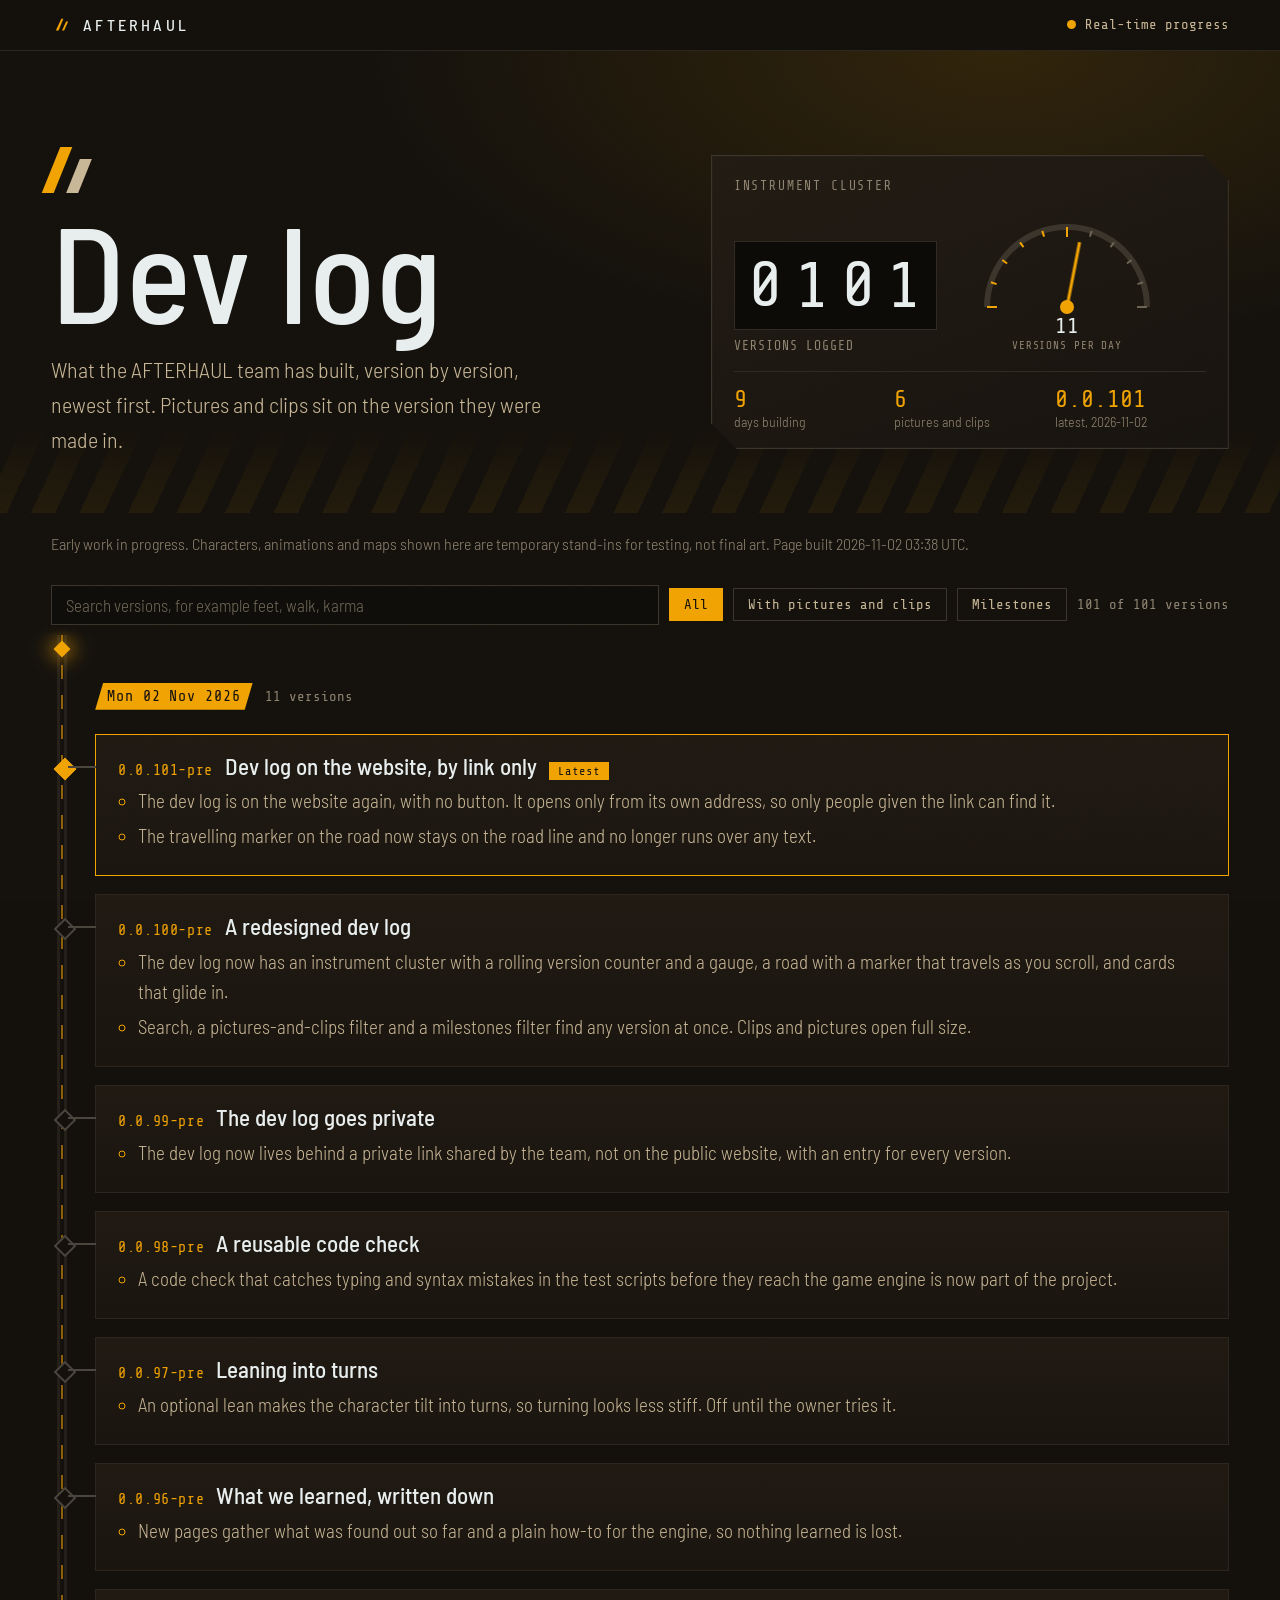
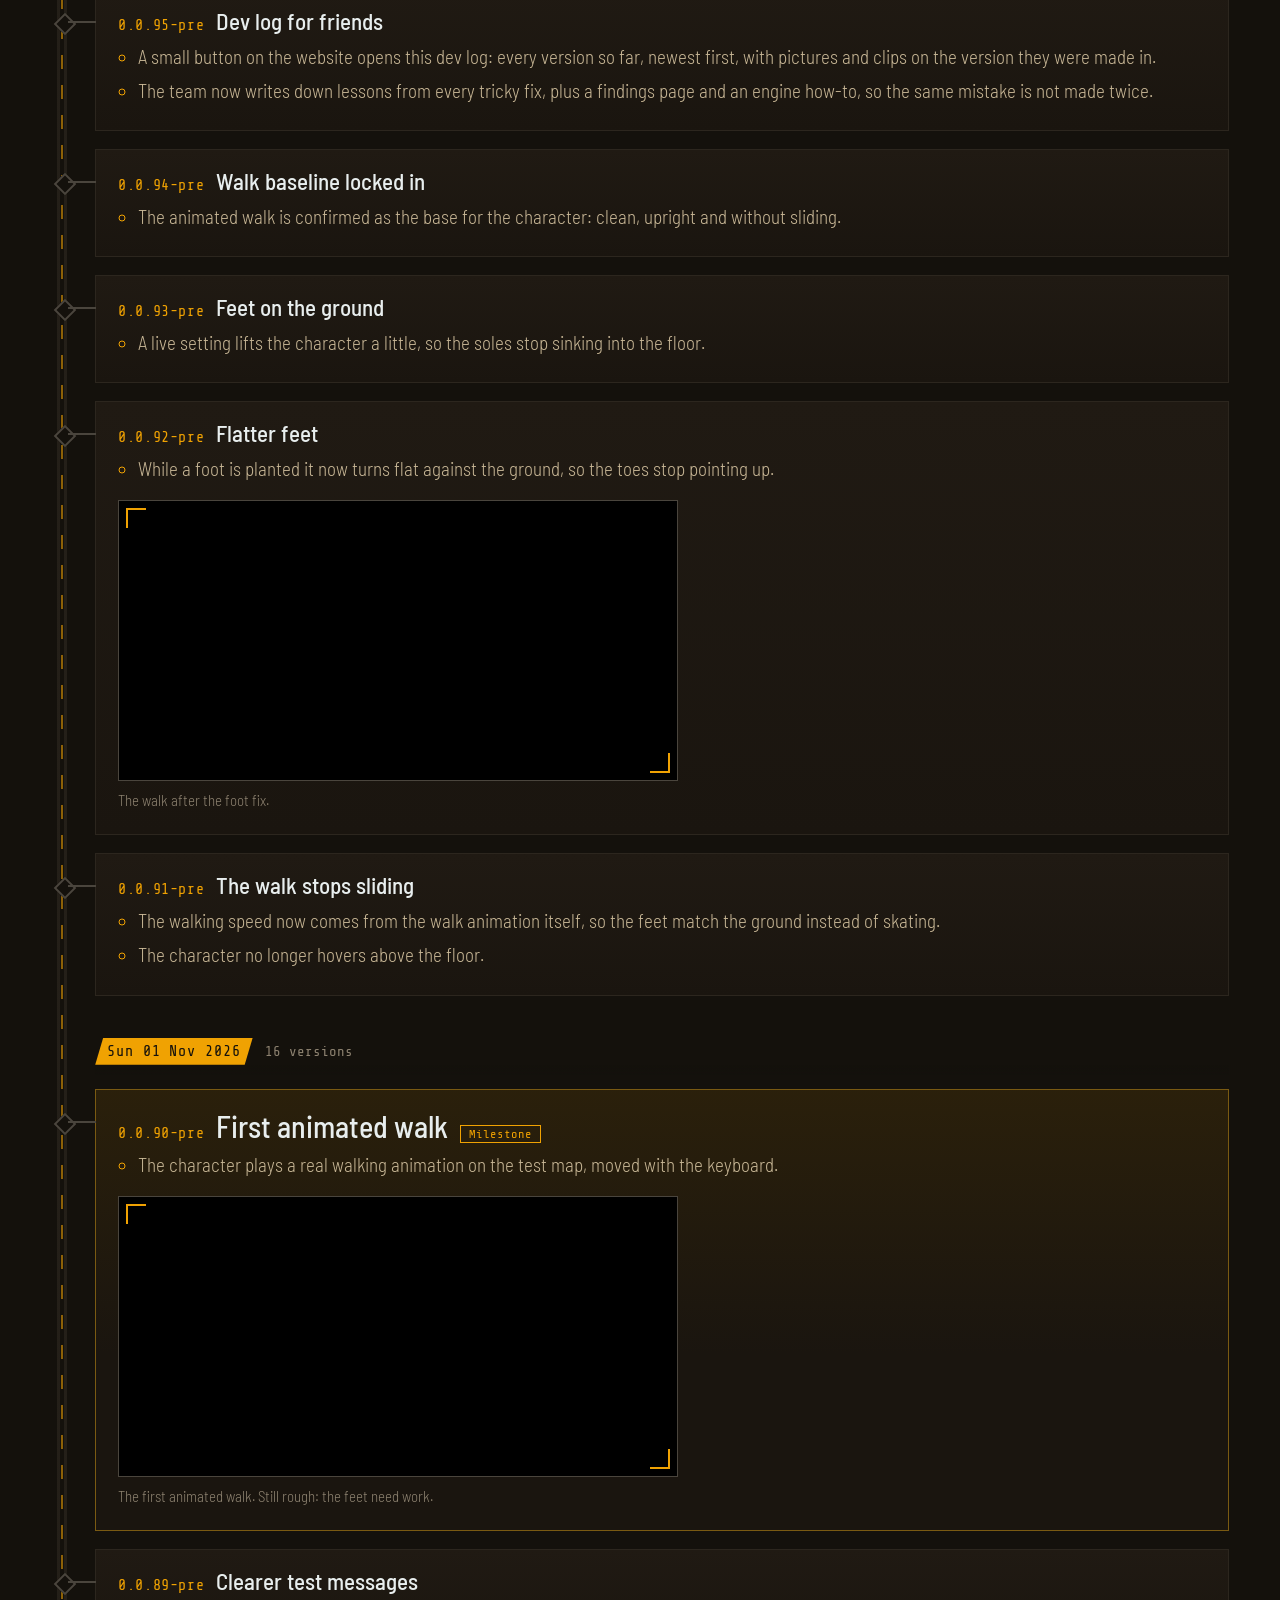
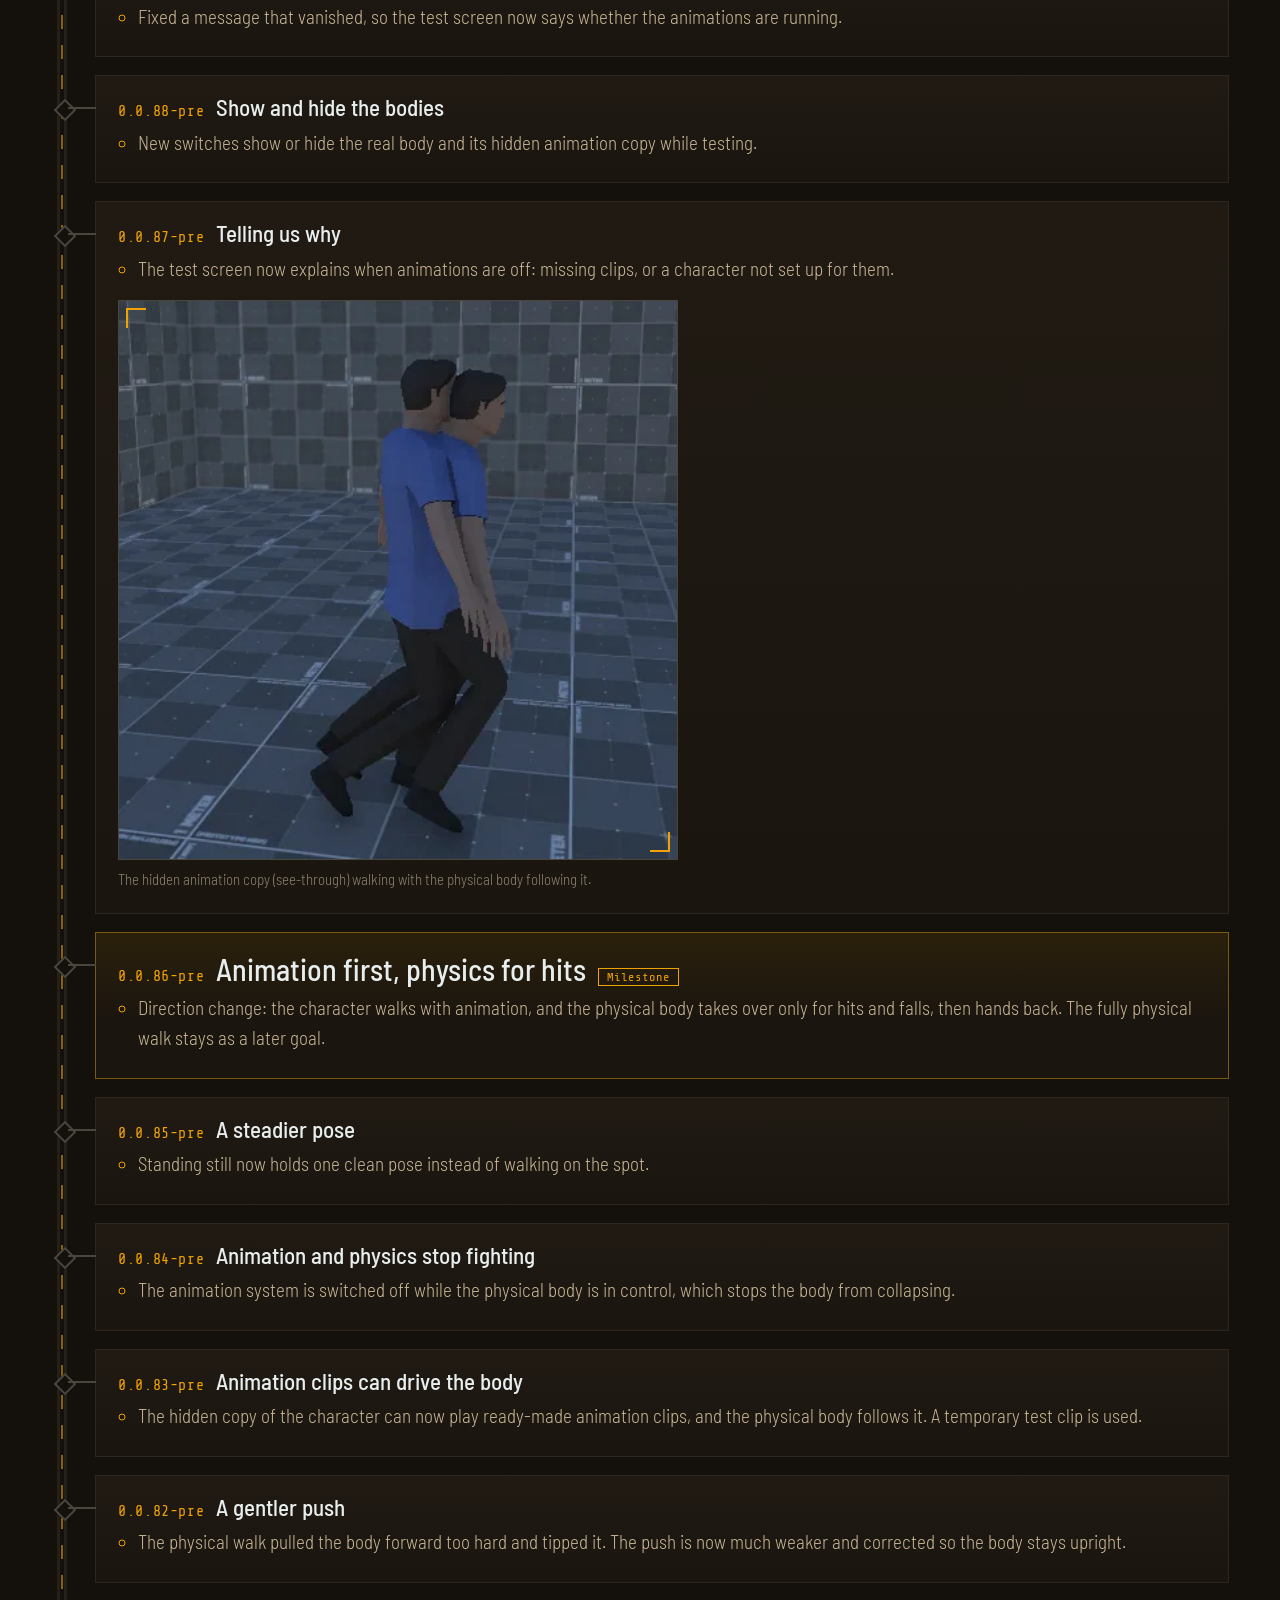
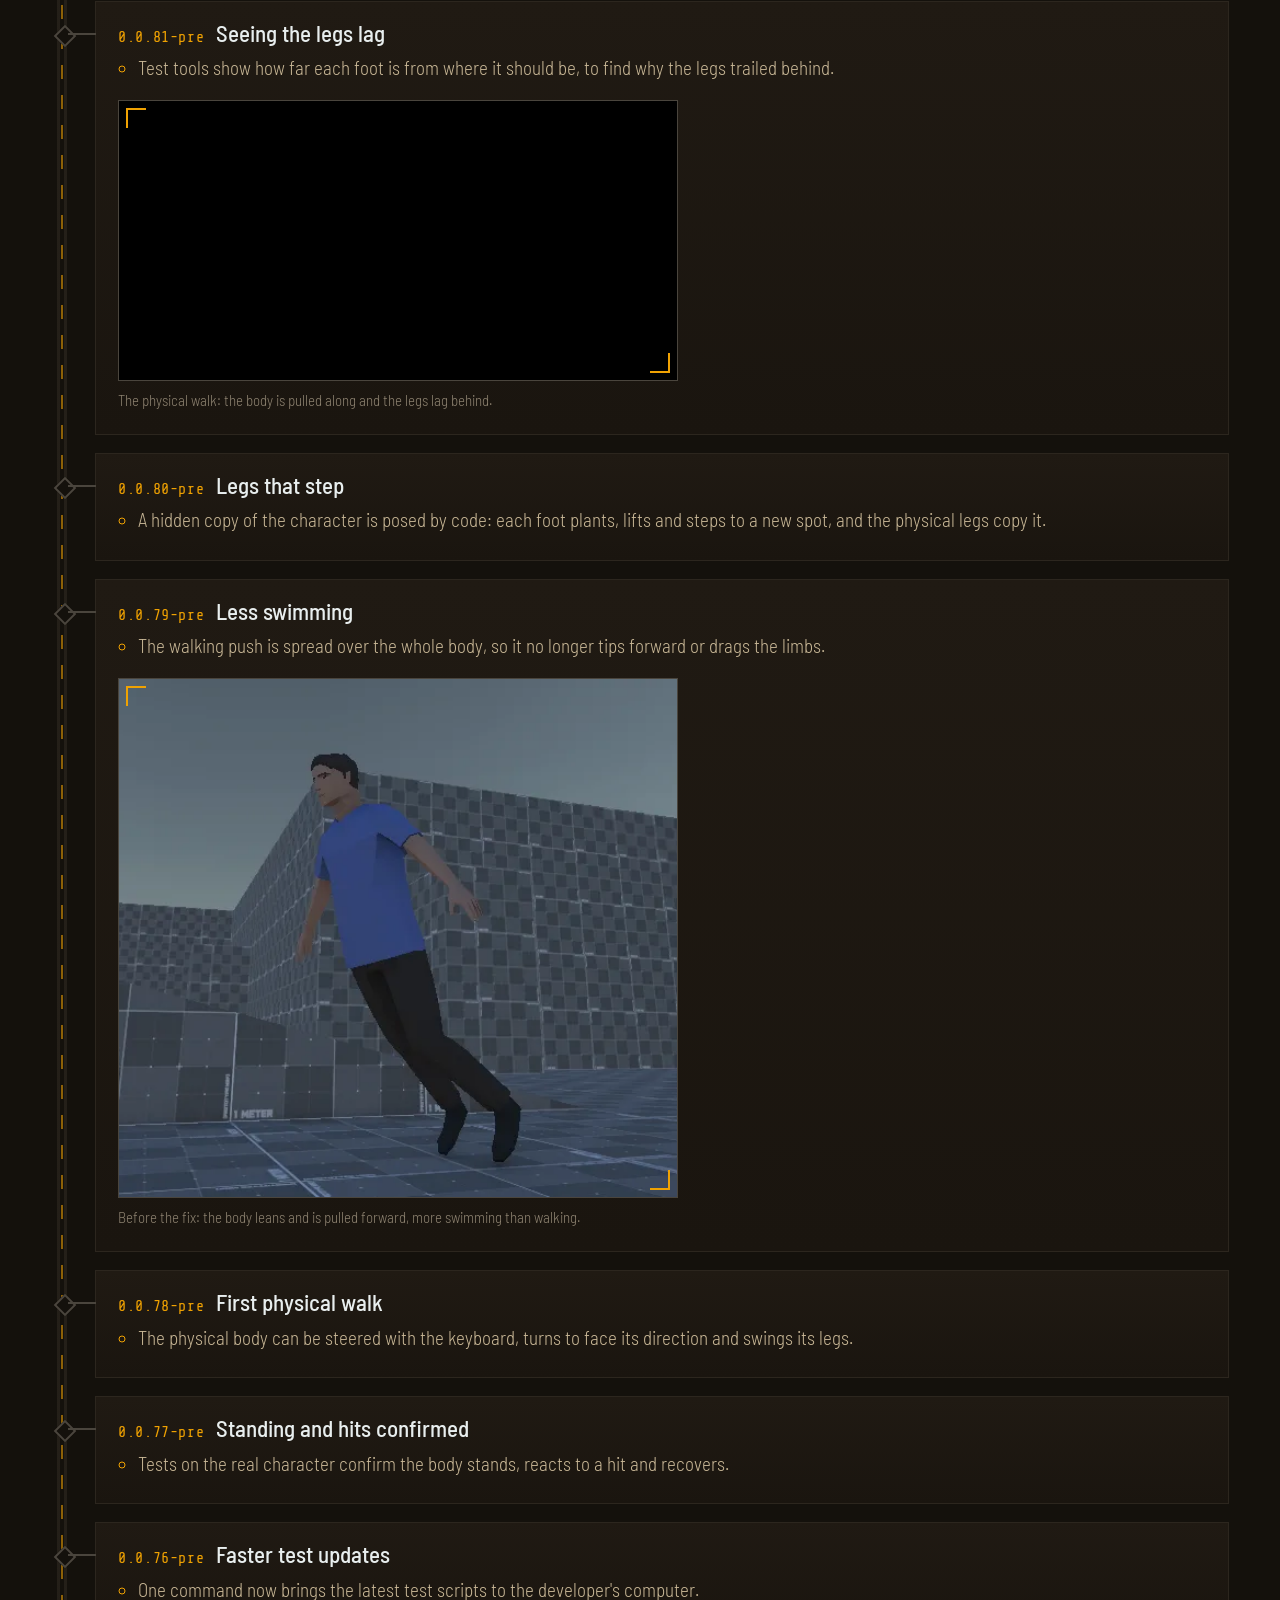
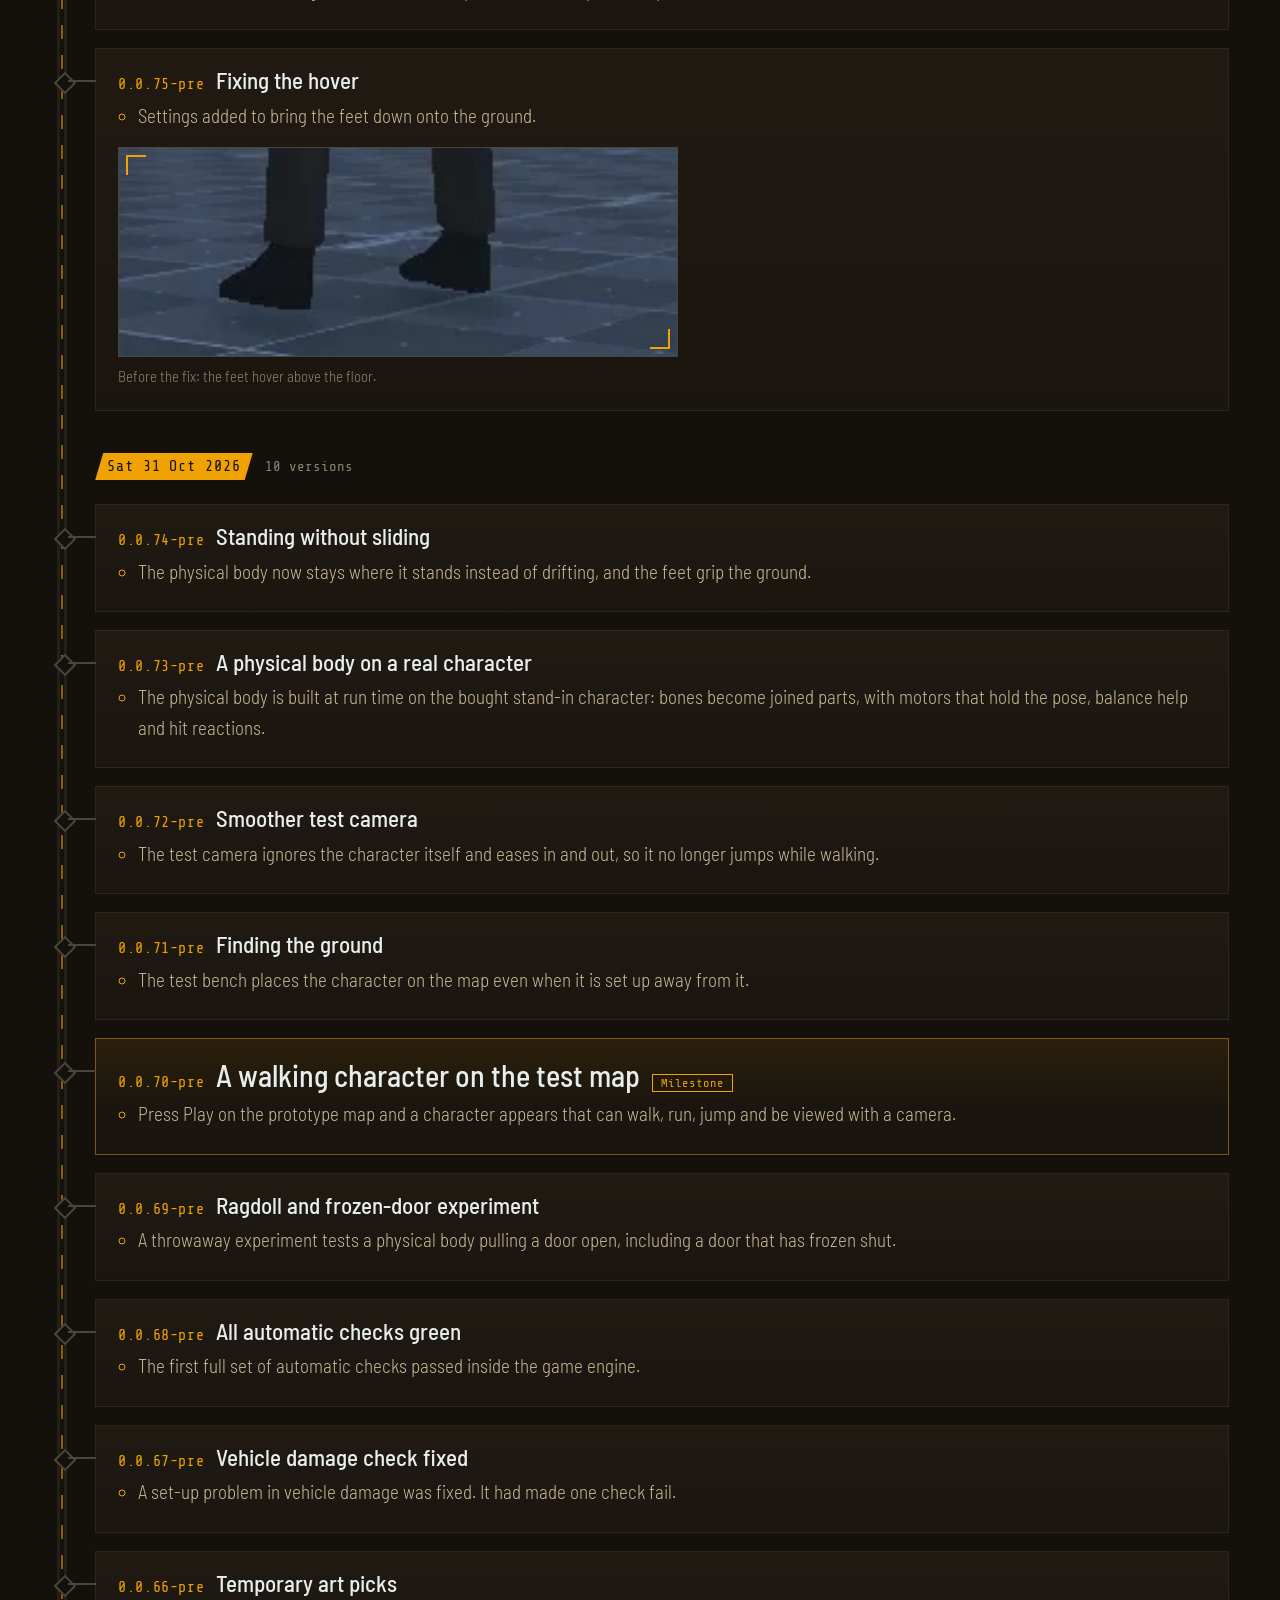
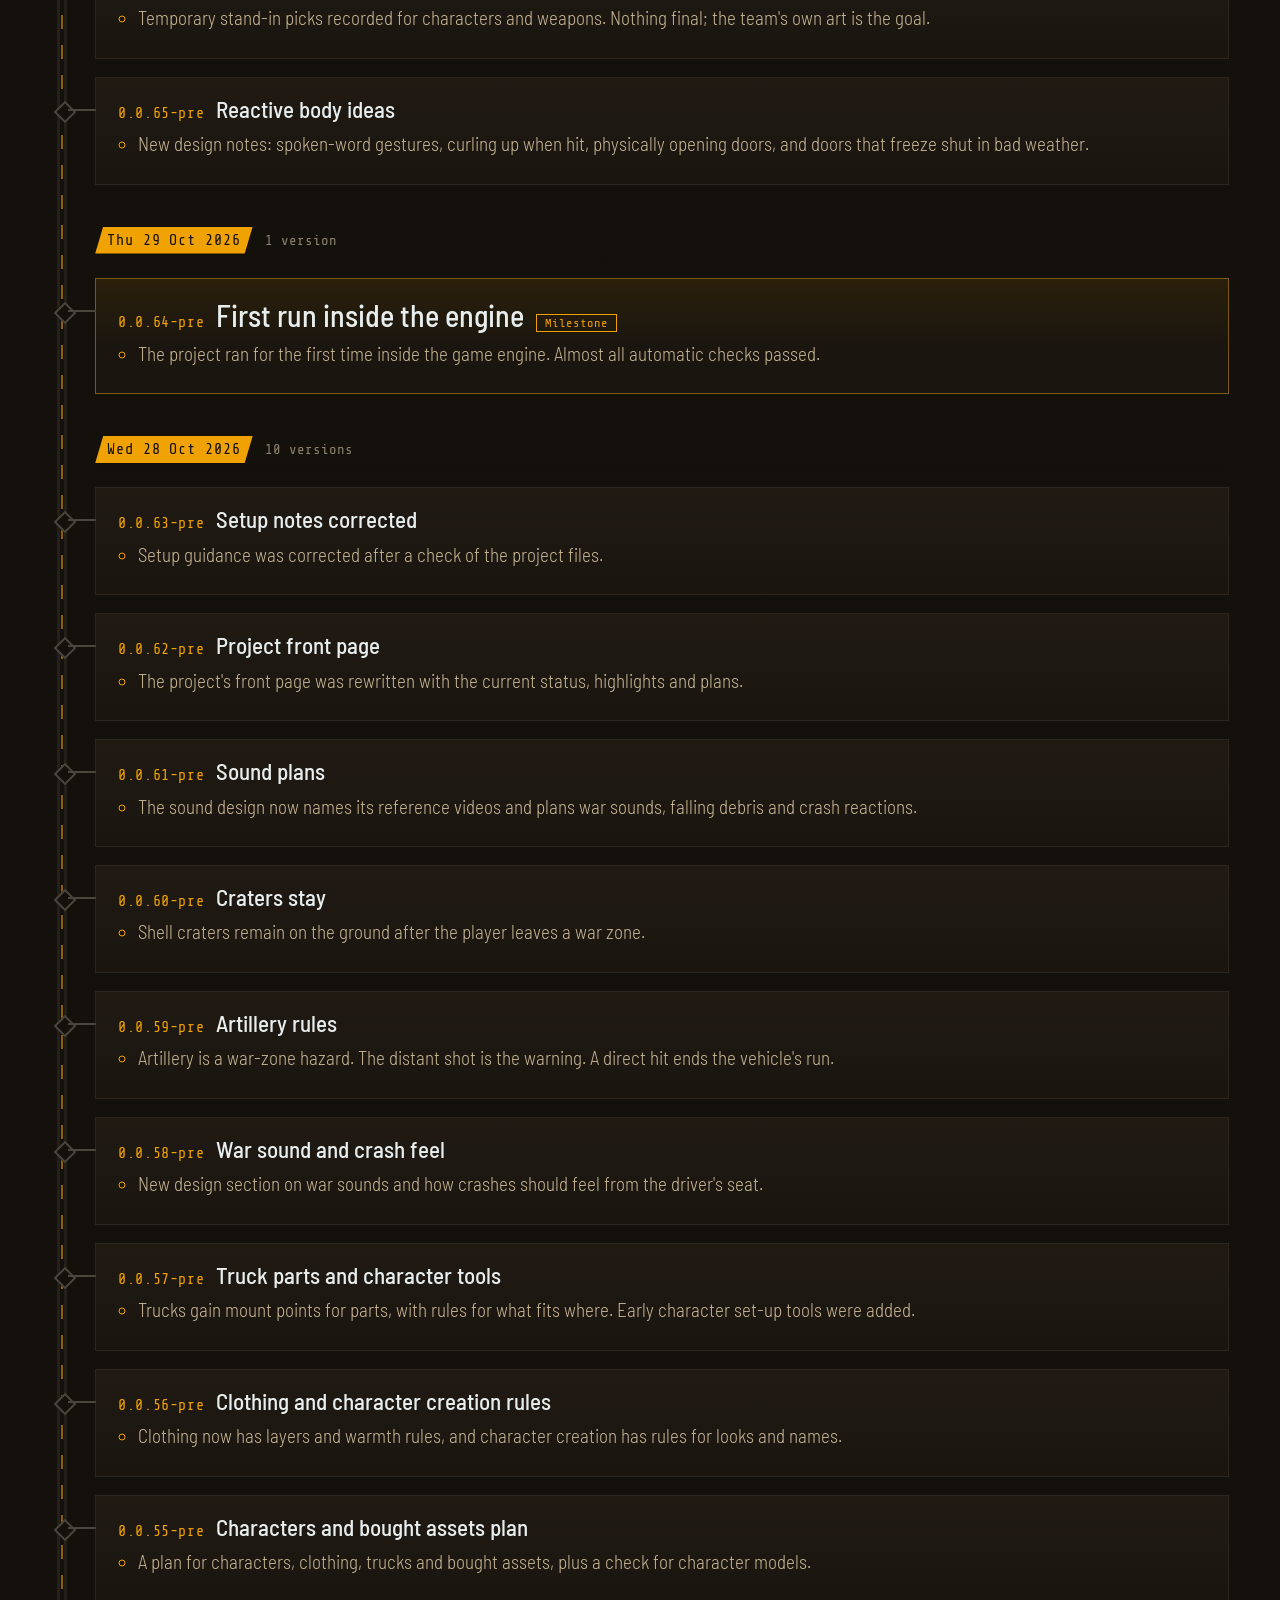
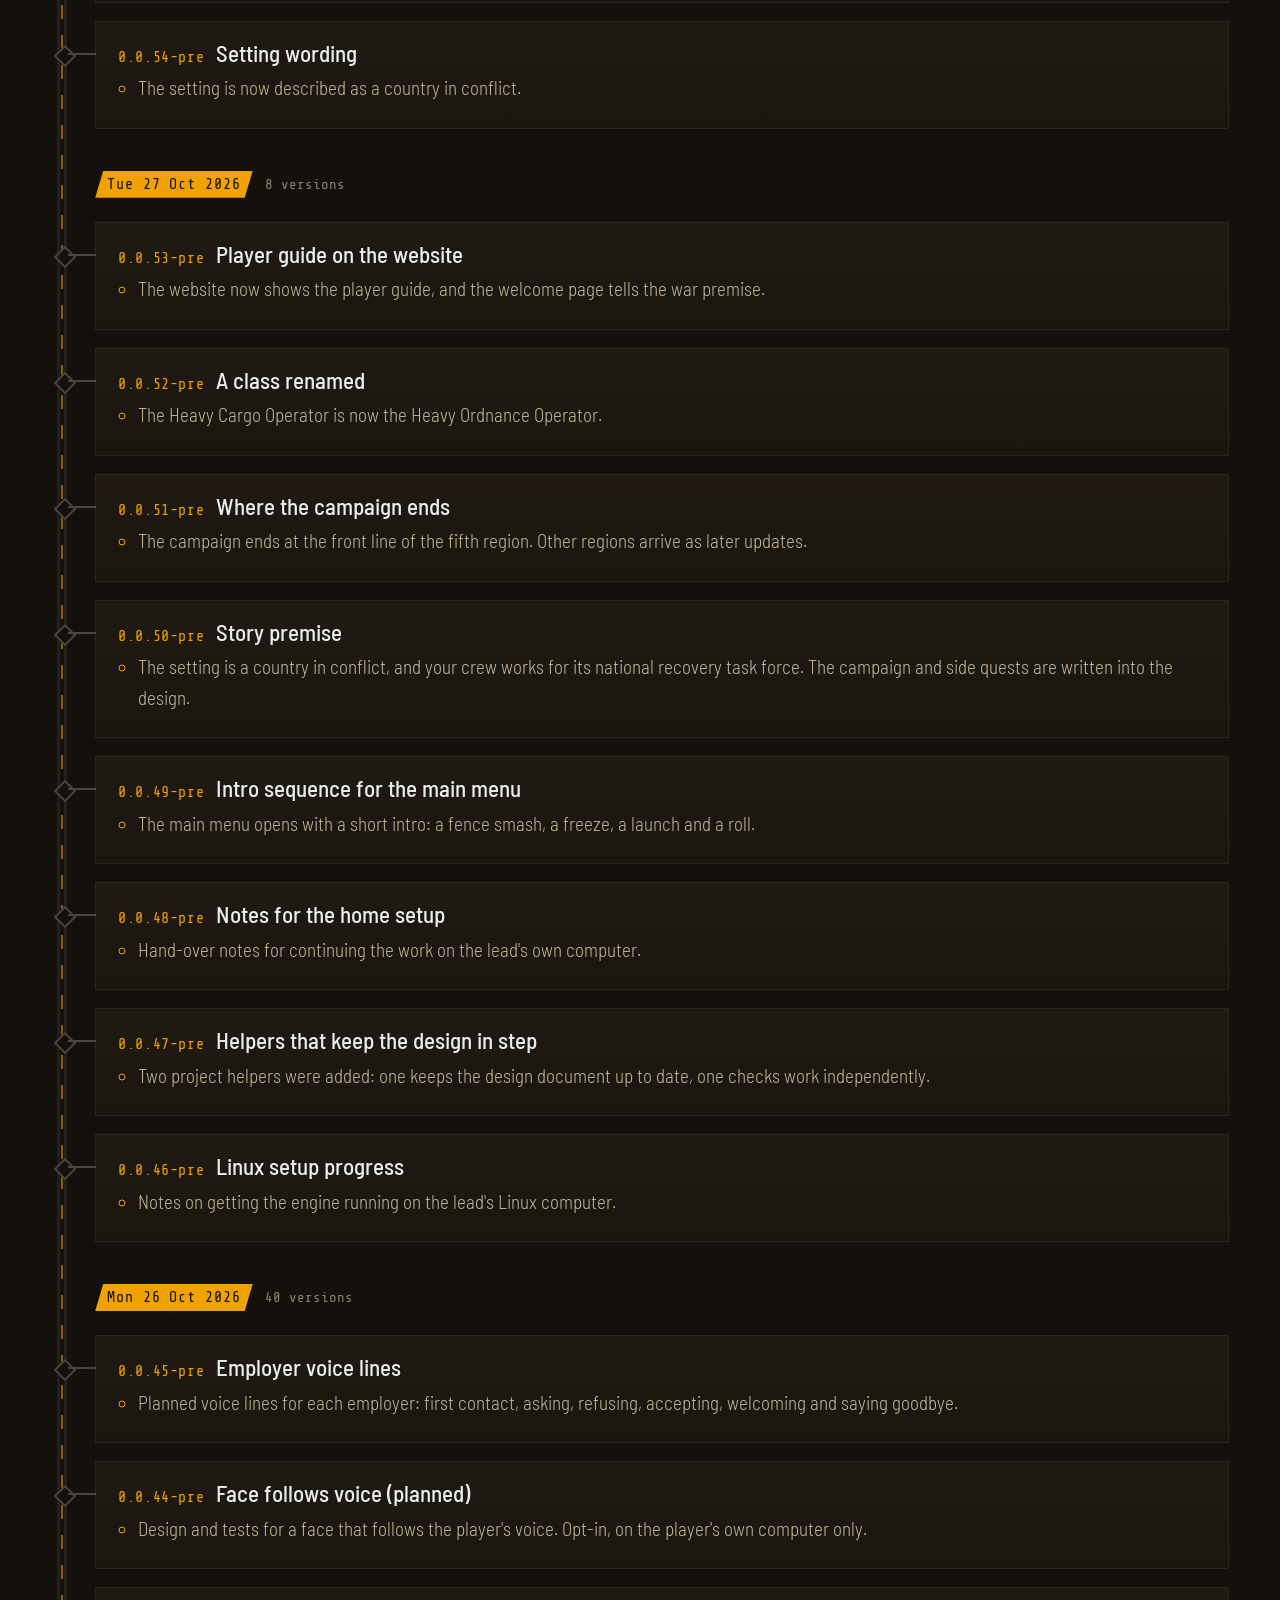
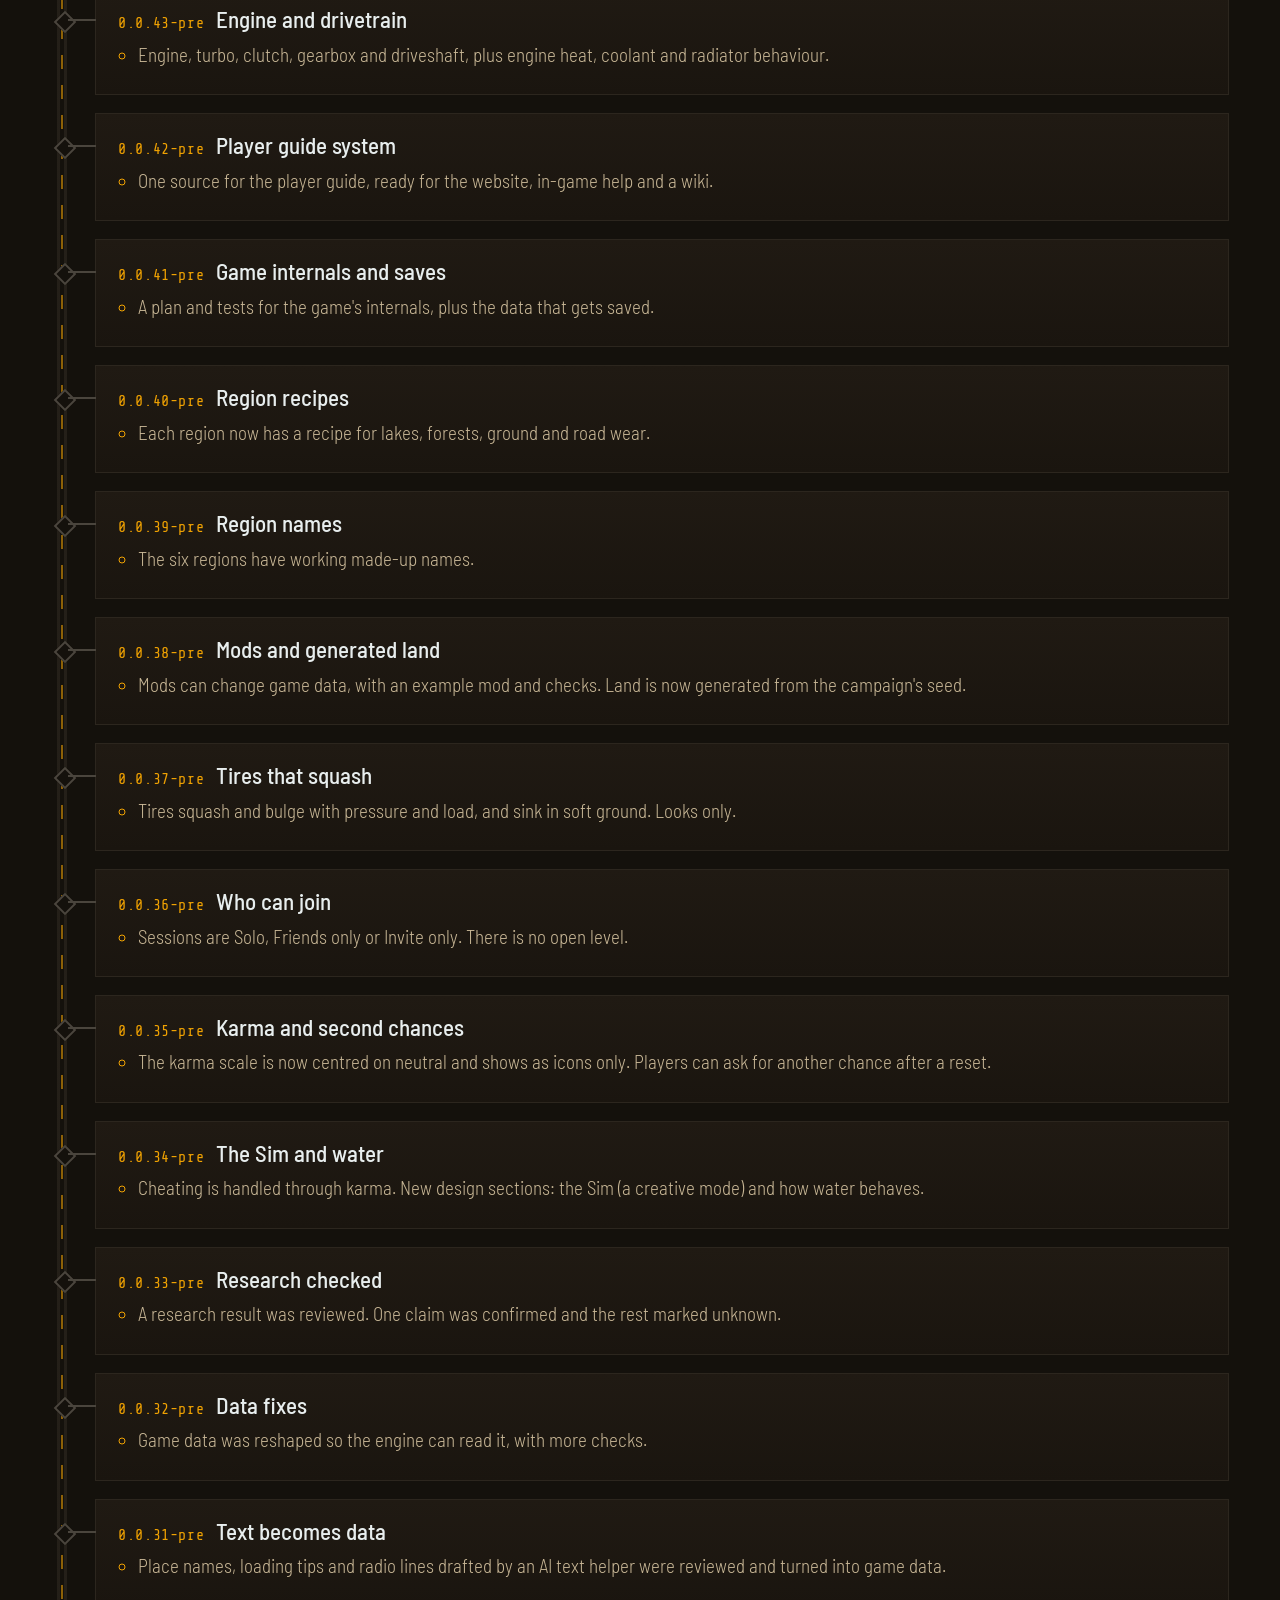
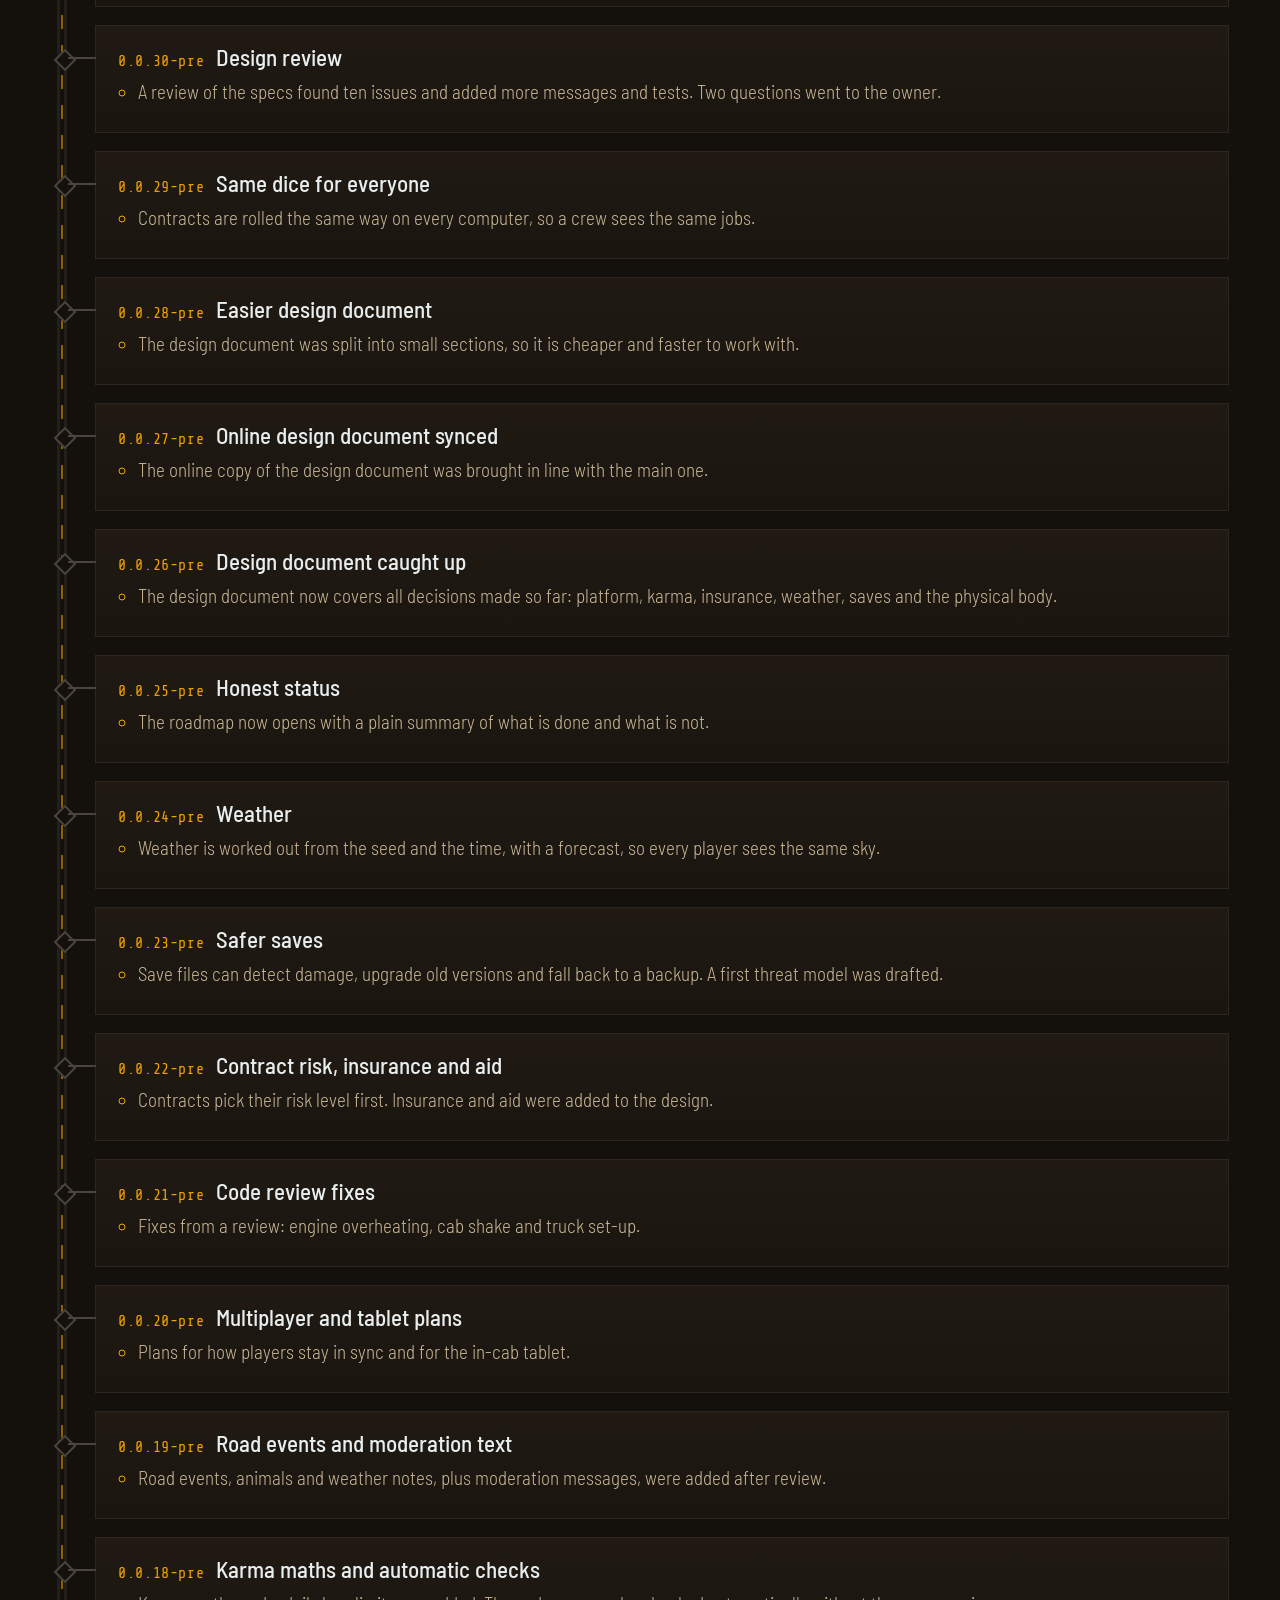
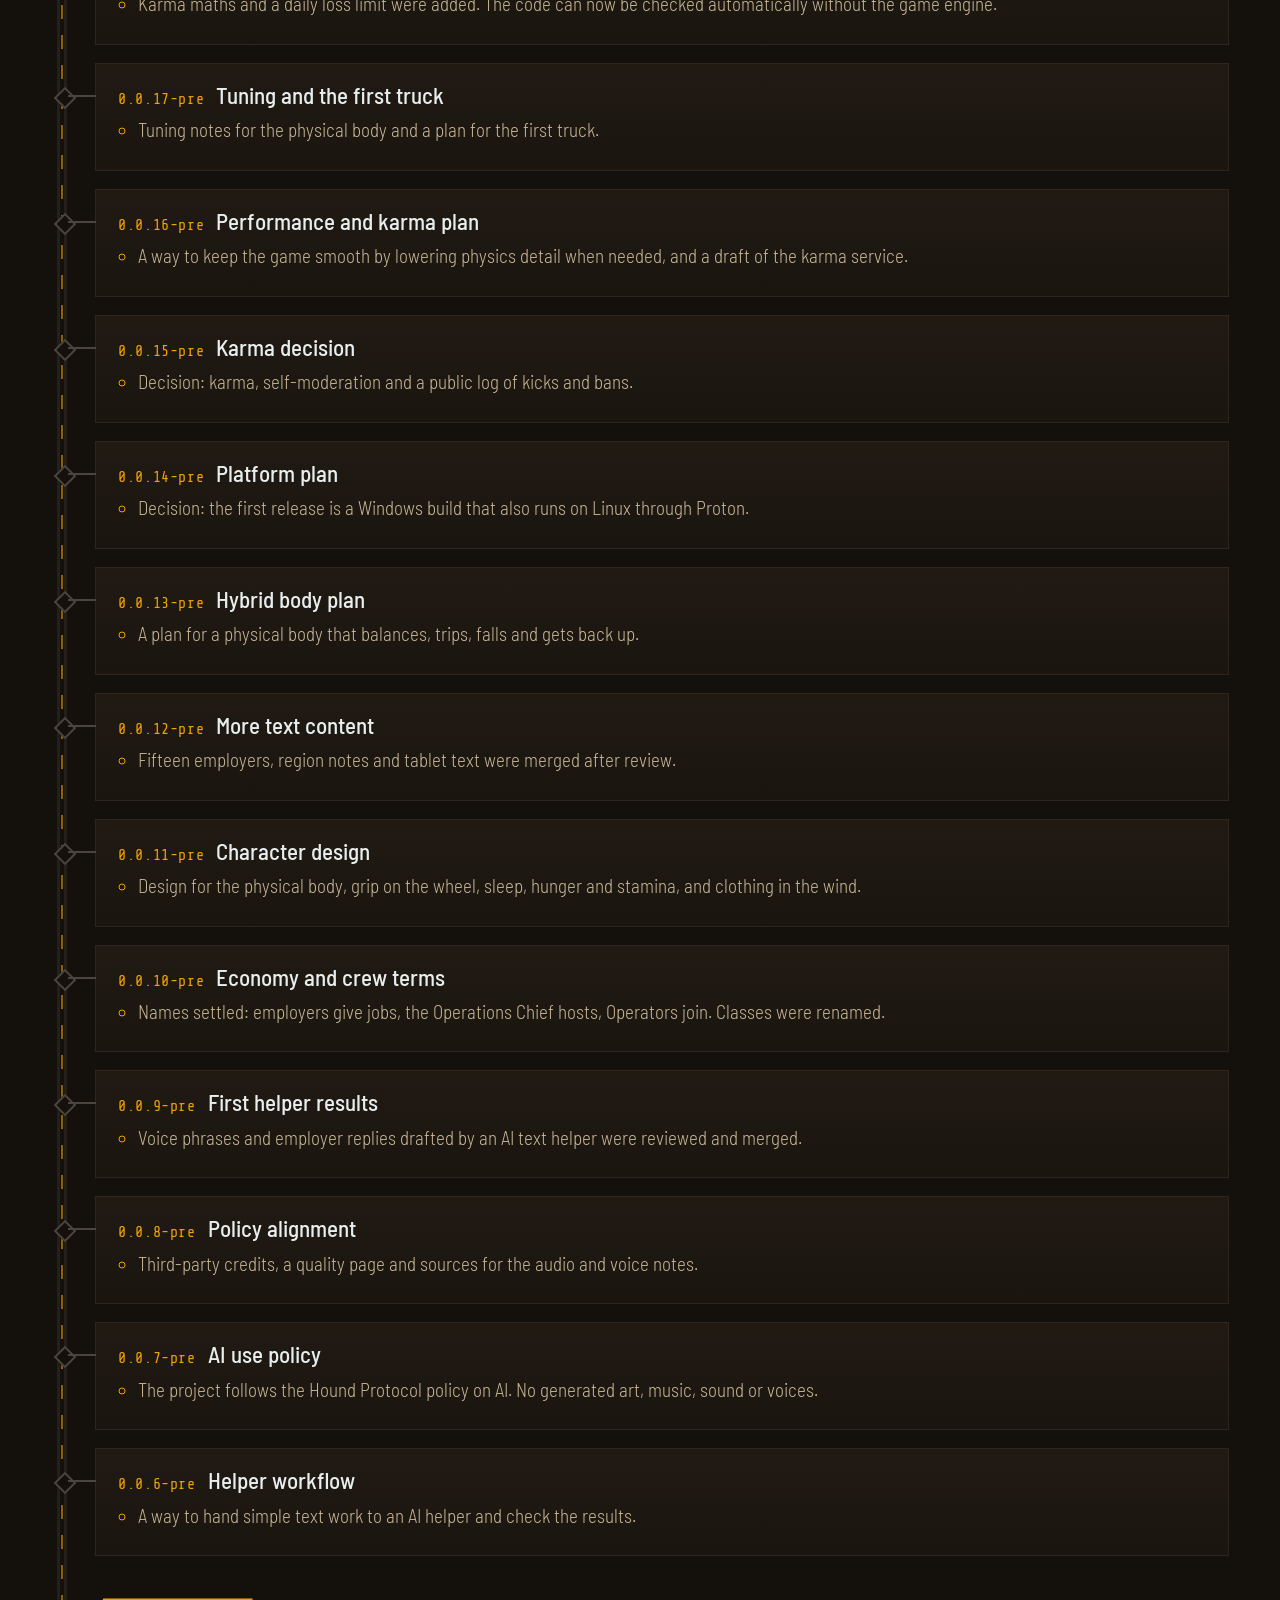
==== devlog/index.html @ 40c46827 "Dev log page back at devlog/, no button (0.8.2-pre) Co-Authored-By: Claude Sonnet 5.5 <noreply@anthr" ====
<!doctype html>
<html lang="en"><head><meta charset="utf-8"><meta name="viewport" content="width=device-width, initial-scale=1">
<title>AFTERHAUL dev log</title>
<meta name="robots" content="noindex,nofollow"><meta name="description" content="Real-time progress on AFTERHAUL, for the team and friends.">
<link rel="icon" href="../assets/img/favicon.svg" type="image/svg+xml"><style>@font-face{font-family:"Barlow Semi Condensed";font-weight:300;font-display:swap;src:url("../assets/fonts/barlow-semi-condensed-light.woff") format("woff")}@font-face{font-family:"Barlow Semi Condensed";font-weight:500;font-display:swap;src:url("../assets/fonts/barlow-semi-condensed-medium.woff") format("woff")}@font-face{font-family:"Share Tech Mono";font-weight:400;font-display:swap;src:url("../assets/fonts/share-tech-mono-regular.woff") format("woff")}</style><style>
/* Layout idea: an instrument cluster up top, then a road that runs down the page with one marker per version. */
:root{color-scheme:dark;--soot:#14110c;--soot-2:#1d1812;--iron:#4a453d;--dust:#c8b796;--frost:#e8eeee;--amber:#f0a202;
--ui:"Barlow Semi Condensed","Arial Narrow",Arial,sans-serif;--mono:"Share Tech Mono",ui-monospace,Consolas,monospace;--gut:clamp(16px,4vw,56px)}
*{box-sizing:border-box}html{scroll-behavior:smooth;background:var(--soot)}
body{margin:0;background:var(--soot);color:var(--dust);font:300 19px/1.6 var(--ui);overflow-x:hidden}
body::before{content:"";position:fixed;inset:0;z-index:50;pointer-events:none;opacity:.07;mix-blend-mode:overlay;background:url("data:image/svg+xml,%3Csvg xmlns='http://www.w3.org/2000/svg' width='160' height='160'%3E%3Cfilter id='n'%3E%3CfeTurbulence type='fractalNoise' baseFrequency='.9' numOctaves='2' stitchTiles='stitch'/%3E%3C/filter%3E%3Crect width='160' height='160' filter='url(%23n)'/%3E%3C/svg%3E")}
a{color:var(--frost);text-decoration-color:var(--amber);text-underline-offset:4px}
:focus-visible{outline:2px solid var(--amber);outline-offset:3px}
::selection{background:var(--amber);color:var(--soot)}
.bar{position:sticky;top:0;z-index:20;display:flex;align-items:center;justify-content:space-between;gap:16px;padding:12px var(--gut);background:rgba(20,17,12,.82);backdrop-filter:blur(10px);-webkit-backdrop-filter:blur(10px);border-bottom:1px solid #2a251d}
.bar::after{content:"";position:absolute;left:0;right:0;bottom:-1px;height:2px;background:var(--amber);transform-origin:0 50%;transform:scaleX(0)}
.mark{display:flex;align-items:center;gap:10px;color:var(--frost);font-weight:500;letter-spacing:.2em;text-transform:uppercase;font-size:16px}
.mark svg{width:22px;height:22px;fill:var(--amber)}
.live{display:flex;align-items:center;gap:9px;font:400 14px var(--mono);color:var(--dust)}
.live i{width:9px;height:9px;border-radius:50%;background:var(--amber);box-shadow:0 0 0 0 rgba(240,162,2,.6);animation:ping 2s ease-out infinite}
@keyframes ping{70%{box-shadow:0 0 0 10px rgba(240,162,2,0)}100%{box-shadow:0 0 0 0 rgba(240,162,2,0)}}
.hero{position:relative;overflow:hidden;padding:clamp(40px,8vw,96px) var(--gut) clamp(28px,5vw,56px);background:radial-gradient(900px 420px at 78% 0%,rgba(240,162,2,.13),transparent 70%),linear-gradient(var(--soot),var(--soot))}
.hero::after{content:"";position:absolute;left:0;right:0;bottom:0;height:90px;background:repeating-linear-gradient(115deg,transparent 0 22px,rgba(240,162,2,.07) 22px 44px);mask-image:linear-gradient(transparent,#000);-webkit-mask-image:linear-gradient(transparent,#000);pointer-events:none}
.hero-in{position:relative;z-index:1;max-width:1180px;margin:0 auto;display:grid;grid-template-columns:minmax(0,1.15fr) minmax(0,1fr);gap:clamp(24px,5vw,64px);align-items:center}
.slash{display:flex;gap:10px;margin:0 0 14px}
.slash i{display:block;width:12px;height:46px;background:var(--amber);transform:skewX(-22deg);animation:slide .9s cubic-bezier(.2,.8,.2,1) both}
.slash i+i{background:var(--dust);animation-delay:.12s;height:34px;margin-top:12px}
@keyframes slide{from{transform:translateX(-40px) skewX(-22deg);opacity:0}to{transform:translateX(0) skewX(-22deg);opacity:1}}
h1{margin:0;font-weight:500;font-size:clamp(56px,11vw,136px);line-height:.92;letter-spacing:.005em;color:var(--frost);text-wrap:balance}
.lede{margin:20px 0 0;max-width:46ch;font-size:clamp(18px,2vw,22px);color:var(--dust)}
.cluster{position:relative;padding:22px 22px 18px;background:linear-gradient(160deg,#211b13,#17130e);border:1px solid #3a342b;clip-path:polygon(0 0,calc(100% - 26px) 0,100% 26px,100% 100%,26px 100%,0 calc(100% - 26px));box-shadow:inset 0 0 0 1px rgba(255,255,255,.02)}
.cluster h2{margin:0 0 14px;font:400 13px var(--mono);letter-spacing:.14em;color:#8d8270;font-weight:400;text-transform:none}
.dials{display:flex;align-items:flex-end;gap:clamp(14px,3vw,30px);flex-wrap:wrap}
.odo{display:flex;align-items:center;gap:4px;padding:8px 10px;background:#0c0a07;border:1px solid #2f2a22;font:400 clamp(44px,6vw,64px)/1 var(--mono);color:var(--frost)}
.dg{display:inline-block;width:.66em;height:1.1em;overflow:hidden;position:relative}
.dg ol{margin:0;padding:0;list-style:none;transform:translateY(calc(var(--d)*-1.1em));animation:roll 1.7s cubic-bezier(.2,.8,.15,1) both;animation-delay:calc(var(--i)*.14s)}
.dg li{height:1.1em;line-height:1.1em;text-align:center}
@keyframes roll{from{transform:translateY(0)}}
.odo-l{display:block;margin-top:8px;font:400 13px var(--mono);color:#8d8270;letter-spacing:.08em}
.gauge{width:clamp(150px,22vw,200px)}
.gauge .arc{fill:none;stroke:#3a342b;stroke-width:6}.gauge .tk{stroke:#6a6253;stroke-width:2}.gauge .tk.hi{stroke:var(--amber)}
.gauge .nd{transform-origin:100px 100px;transform:rotate(var(--ang));animation:sweep 1.8s cubic-bezier(.2,.9,.2,1) .2s both}
@keyframes sweep{from{transform:rotate(-90deg)}}
.gauge text{font:400 22px var(--mono);fill:var(--frost);text-anchor:middle}.gauge .sm{font-size:11px;fill:#8d8270;letter-spacing:.08em}
.stats{display:grid;grid-template-columns:repeat(3,1fr);gap:10px;margin:18px 0 0;padding:14px 0 0;border-top:1px solid #2f2a22}
.stats div{display:flex;flex-direction:column}.stats b{font:400 24px var(--mono);color:var(--amber)}.stats span{font-size:14px;color:#8d8270;line-height:1.25}
.notice{max-width:calc(1180px + 2*var(--gut));margin:0 auto;padding:18px var(--gut) 0;font-size:16px;color:#8d8270}
.tools{position:sticky;top:54px;z-index:15;max-width:calc(1180px + 2*var(--gut));margin:18px auto 0;padding:10px var(--gut);display:flex;flex-wrap:wrap;gap:10px;align-items:center;background:linear-gradient(var(--soot) 84%,transparent)}
.tools input{flex:1 1 220px;min-width:0;padding:9px 14px;background:#0f0d09;border:1px solid #3a342b;color:var(--frost);font:300 17px var(--ui)}
.tools input::placeholder{color:#6f6757}
.chip{padding:8px 14px;background:transparent;border:1px solid #3a342b;color:var(--dust);font:400 14px var(--mono);cursor:pointer}
.chip[aria-pressed=true]{background:var(--amber);border-color:var(--amber);color:var(--soot)}
.chip:hover{border-color:var(--amber)}
.count{font:400 14px var(--mono);color:#8d8270;margin-left:auto}
main{position:relative;max-width:calc(1180px + 2*var(--gut));margin:0 auto;padding:6px var(--gut) 96px}
main::before{content:"";position:absolute;top:0;bottom:70px;left:calc(var(--gut) + 6px);width:10px;background:linear-gradient(90deg,#26211a 0 3px,transparent 3px 7px,#26211a 7px);opacity:.9}
.road{position:absolute;top:0;bottom:70px;left:calc(var(--gut) + 10px);width:2px;background:repeating-linear-gradient(var(--amber) 0 14px,transparent 14px 30px);opacity:.55;animation:drive 1.2s linear infinite}
@keyframes drive{to{background-position:0 30px}}
.truck{position:fixed;left:calc(var(--gut) - 6px);top:140px;opacity:0;transition:opacity .2s;width:12px;height:12px;background:var(--amber);transform:rotate(45deg);box-shadow:0 0 18px 4px rgba(240,162,2,.55);z-index:12;pointer-events:none}
.grp{position:relative;padding-left:44px}
.day{position:sticky;top:112px;z-index:5;display:flex;align-items:baseline;gap:12px;margin:34px 0 14px;padding:8px 0 10px;background:linear-gradient(var(--soot) 78%,transparent)}
.day b{padding:5px 12px;background:var(--amber);color:var(--soot);font:400 15px var(--mono);letter-spacing:.06em;clip-path:polygon(8px 0,100% 0,calc(100% - 8px) 100%,0 100%)}
.day span{font:400 14px var(--mono);color:#8d8270}
.log{margin:0;padding:0;list-style:none;display:grid;gap:18px}
.log>li{position:relative;padding:18px 22px 20px;background:linear-gradient(180deg,#201a13,#1a150f);border:1px solid #2c261e;transition:transform .25s ease,border-color .25s ease,box-shadow .25s ease}
.log>li::before{content:"";position:absolute;left:-39px;top:26px;width:12px;height:12px;background:var(--soot);border:2px solid var(--iron);transform:rotate(45deg);transition:background .25s,border-color .25s}
.log>li::after{content:"";position:absolute;left:-28px;top:31px;width:28px;height:2px;background:var(--iron)}
.log>li:hover{transform:translateX(4px);border-color:#5a5142;box-shadow:0 12px 30px -16px rgba(0,0,0,.9)}
.log>li:hover::before{background:var(--amber);border-color:var(--amber)}
.log>li.latest{border-color:var(--amber);animation:glow 3s ease-in-out infinite}
.log>li.latest::before{background:var(--amber);border-color:var(--amber)}
@keyframes glow{50%{box-shadow:0 0 0 1px rgba(240,162,2,.4),0 0 34px -6px rgba(240,162,2,.35)}}
.log>li.ms{background:linear-gradient(180deg,rgba(240,162,2,.10),#1a150f 60%);border-color:#7a5a12}
.log>li.ms h3{font-size:clamp(24px,3vw,30px)}
.log h3{margin:0 0 6px;display:flex;flex-wrap:wrap;align-items:baseline;gap:6px 12px;font-weight:500;font-size:23px;line-height:1.2;color:var(--frost);text-wrap:balance}
.v{font:400 15px var(--mono);color:var(--amber);letter-spacing:.04em}
.tag{font:400 12px var(--mono);letter-spacing:.08em;padding:1px 8px;border:1px solid var(--amber);color:var(--amber);text-transform:none}
.tag.fill{background:var(--amber);color:var(--soot)}
.log ul{margin:0;padding-left:20px}.log ul li{margin:4px 0}.log ul li::marker{color:var(--amber)}
figure.m{margin:16px 0 2px;max-width:560px}
.zoom{position:relative;display:block;width:100%;padding:0;border:1px solid var(--iron);background:#000;cursor:zoom-in;overflow:hidden}
.zoom::before,.zoom::after{content:"";position:absolute;width:18px;height:18px;border:2px solid var(--amber);z-index:2;pointer-events:none;transition:all .25s}
.zoom::before{top:7px;left:7px;border-right:0;border-bottom:0}.zoom::after{right:7px;bottom:7px;border-left:0;border-top:0}
.zoom:hover::before{top:12px;left:12px}.zoom:hover::after{right:12px;bottom:12px}
.zoom video,.zoom img{display:block;width:100%;height:auto;transition:transform .5s ease}
.zoom:hover video,.zoom:hover img{transform:scale(1.03)}
.hint{position:absolute;right:10px;top:10px;z-index:2;padding:2px 9px;background:rgba(20,17,12,.8);font:400 12px var(--mono);color:var(--frost);opacity:0;transition:opacity .2s}
.zoom:hover .hint,.zoom:focus-visible .hint{opacity:1}
figcaption{margin-top:7px;font-size:15px;color:#8d8270}
.none{display:none;padding:40px 0;font:400 16px var(--mono);color:#8d8270}
footer{max-width:calc(1180px + 2*var(--gut));margin:0 auto;padding:28px var(--gut) 72px;border-top:1px solid #2a251d;font-size:15px;color:#8d8270}footer p{margin:0 0 6px}
dialog{max-width:min(94vw,1100px);max-height:92vh;padding:0;border:1px solid var(--amber);background:#000;color:var(--frost)}
dialog::backdrop{background:rgba(10,8,5,.88);backdrop-filter:blur(4px)}
dialog .box{position:relative}dialog img,dialog video{display:block;max-width:100%;max-height:82vh;margin:0 auto}
dialog p{margin:0;padding:12px 18px;font-size:16px;color:var(--dust);background:#14110c}
dialog button{position:absolute;top:8px;right:8px;z-index:3;padding:6px 12px;background:var(--amber);border:0;color:var(--soot);font:400 14px var(--mono);cursor:pointer}
@supports (animation-timeline:view()){
.log>li{animation:rise linear both;animation-timeline:view();animation-range:entry 0% entry 40%}
@keyframes rise{from{opacity:.3;transform:translateY(22px)}to{opacity:1;transform:none}}
.log>li.latest{animation:rise linear both,glow 3s ease-in-out infinite;animation-timeline:view(),auto;animation-range:entry 0% entry 40%,normal}
}
@supports (animation-timeline:scroll()){
.bar::after{animation:prog linear both;animation-timeline:scroll(root)}
@keyframes prog{to{transform:scaleX(1)}}
}
@media (max-width:820px){.hero-in{grid-template-columns:1fr}.cluster{max-width:560px}.grp{padding-left:34px}.log>li::before{left:-31px}.log>li::after{left:-20px;width:20px}.day{top:106px}}
@media (max-width:520px){body{font-size:18px}.log>li{padding:14px 14px 16px}.stats{grid-template-columns:1fr 1fr 1fr}.tools{top:52px}.count{margin-left:0;width:100%}}
@media (prefers-reduced-motion:reduce){*,*::before,*::after{animation:none!important;transition:none!important;scroll-behavior:auto!important}.log>li{opacity:1!important;transform:none!important}}
</style></head><body>
<div class="bar"><span class="mark" role="img" aria-label="AFTERHAUL"><svg viewBox="0 0 64 64" aria-hidden="true"><path d="M14 48 L30 14 h6 L22 48z"/><path d="M32 48 L44 22 h6 L38 48z"/></svg><span>Afterhaul</span></span><span class="live"><i aria-hidden="true"></i>Real-time progress</span></div>
<header class="hero"><div class="hero-in">
<div><div class="slash" aria-hidden="true"><i></i><i></i></div><h1>Dev log</h1><p class="lede">What the AFTERHAUL team has built, version by version, newest first. Pictures and clips sit on the version they were made in.</p></div>
<aside class="cluster" aria-label="Progress at a glance"><h2>INSTRUMENT CLUSTER</h2>
<div class="dials"><div><div class="odo" role="img" aria-label="101 versions"><span class="dg" style="--d:0;--i:0"><ol><li>0</li><li>1</li><li>2</li><li>3</li><li>4</li><li>5</li><li>6</li><li>7</li><li>8</li><li>9</li></ol></span><span class="dg" style="--d:1;--i:1"><ol><li>0</li><li>1</li><li>2</li><li>3</li><li>4</li><li>5</li><li>6</li><li>7</li><li>8</li><li>9</li></ol></span><span class="dg" style="--d:0;--i:2"><ol><li>0</li><li>1</li><li>2</li><li>3</li><li>4</li><li>5</li><li>6</li><li>7</li><li>8</li><li>9</li></ol></span><span class="dg" style="--d:1;--i:3"><ol><li>0</li><li>1</li><li>2</li><li>3</li><li>4</li><li>5</li><li>6</li><li>7</li><li>8</li><li>9</li></ol></span></div><span class="odo-l">VERSIONS LOGGED</span></div><svg class="gauge" viewBox="0 0 200 146" role="img" aria-label="11 versions per day"><path class="arc" d="M20 100 A80 80 0 0 1 180 100"/><line class="tk hi" x1="30.0" y1="100.0" x2="20.0" y2="100.0"/><line class="tk hi" x1="29.6" y1="77.1" x2="23.9" y2="75.3"/><line class="tk hi" x1="40.1" y1="56.5" x2="35.3" y2="53.0"/><line class="tk hi" x1="56.5" y1="40.1" x2="53.0" y2="35.3"/><line class="tk hi" x1="77.1" y1="29.6" x2="75.3" y2="23.9"/><line class="tk hi" x1="100.0" y1="30.0" x2="100.0" y2="20.0"/><line class="tk" x1="122.9" y1="29.6" x2="124.7" y2="23.9"/><line class="tk" x1="143.5" y1="40.1" x2="147.0" y2="35.3"/><line class="tk" x1="159.9" y1="56.5" x2="164.7" y2="53.0"/><line class="tk" x1="170.4" y1="77.1" x2="176.1" y2="75.3"/><line class="tk" x1="170.0" y1="100.0" x2="180.0" y2="100.0"/><g class="nd" style="--ang:11deg"><line x1="100" y1="100" x2="100" y2="34" stroke="#f0a202" stroke-width="3"/></g><circle cx="100" cy="100" r="7" fill="#f0a202"/><text x="100" y="126" >11</text><text class="sm" x="100" y="142">VERSIONS PER DAY</text></svg></div>
<div class="stats"><div><b>9</b><span>days building</span></div><div><b>6</b><span>pictures and clips</span></div><div><b>0.0.101</b><span>latest, 2026-11-02</span></div></div></aside>
</div></header>
<p class="notice">Early work in progress. Characters, animations and maps shown here are temporary stand-ins for testing, not final art. Page built 2026-11-02 03:38 UTC.</p>
<div class="tools" role="search"><input id="q" type="search" placeholder="Search versions, for example feet, walk, karma" aria-label="Search the dev log"><button class="chip" data-m="all" aria-pressed="true" type="button">All</button><button class="chip" data-m="media" aria-pressed="false" type="button">With pictures and clips</button><button class="chip" data-m="ms" aria-pressed="false" type="button">Milestones</button><span class="count" id="cnt" aria-live="polite"></span></div>
<main><div class="road" aria-hidden="true"></div><div class="truck" aria-hidden="true"></div><section class="grp"><h2 class="day"><b>Mon 02 Nov 2026</b><span>11 versions</span></h2><ol class="log"><li id="v0.0.101-pre" class="latest" data-t="0.0.101-pre dev log on the website, by link only the dev log is on the website again, with no button. it opens only from its own address, so only people given the link can find it. the travelling marker on the road now stays on the road line and no longer runs over any text."><h3><span class="v">0.0.101-pre</span>Dev log on the website, by link only<span class="tag fill">Latest</span></h3><ul><li>The dev log is on the website again, with no button. It opens only from its own address, so only people given the link can find it.</li><li>The travelling marker on the road now stays on the road line and no longer runs over any text.</li></ul></li><li id="v0.0.100-pre" class="" data-t="0.0.100-pre a redesigned dev log the dev log now has an instrument cluster with a rolling version counter and a gauge, a road with a marker that travels as you scroll, and cards that glide in. search, a pictures-and-clips filter and a milestones filter find any version at once. clips and pictures open full size."><h3><span class="v">0.0.100-pre</span>A redesigned dev log</h3><ul><li>The dev log now has an instrument cluster with a rolling version counter and a gauge, a road with a marker that travels as you scroll, and cards that glide in.</li><li>Search, a pictures-and-clips filter and a milestones filter find any version at once. Clips and pictures open full size.</li></ul></li><li id="v0.0.99-pre" class="" data-t="0.0.99-pre the dev log goes private the dev log now lives behind a private link shared by the team, not on the public website, with an entry for every version."><h3><span class="v">0.0.99-pre</span>The dev log goes private</h3><ul><li>The dev log now lives behind a private link shared by the team, not on the public website, with an entry for every version.</li></ul></li><li id="v0.0.98-pre" class="" data-t="0.0.98-pre a reusable code check a code check that catches typing and syntax mistakes in the test scripts before they reach the game engine is now part of the project."><h3><span class="v">0.0.98-pre</span>A reusable code check</h3><ul><li>A code check that catches typing and syntax mistakes in the test scripts before they reach the game engine is now part of the project.</li></ul></li><li id="v0.0.97-pre" class="" data-t="0.0.97-pre leaning into turns an optional lean makes the character tilt into turns, so turning looks less stiff. off until the owner tries it."><h3><span class="v">0.0.97-pre</span>Leaning into turns</h3><ul><li>An optional lean makes the character tilt into turns, so turning looks less stiff. Off until the owner tries it.</li></ul></li><li id="v0.0.96-pre" class="" data-t="0.0.96-pre what we learned, written down new pages gather what was found out so far and a plain how-to for the engine, so nothing learned is lost."><h3><span class="v">0.0.96-pre</span>What we learned, written down</h3><ul><li>New pages gather what was found out so far and a plain how-to for the engine, so nothing learned is lost.</li></ul></li><li id="v0.0.95-pre" class="" data-t="0.0.95-pre dev log for friends a small button on the website opens this dev log: every version so far, newest first, with pictures and clips on the version they were made in. the team now writes down lessons from every tricky fix, plus a findings page and an engine how-to, so the same mistake is not made twice."><h3><span class="v">0.0.95-pre</span>Dev log for friends</h3><ul><li>A small button on the website opens this dev log: every version so far, newest first, with pictures and clips on the version they were made in.</li><li>The team now writes down lessons from every tricky fix, plus a findings page and an engine how-to, so the same mistake is not made twice.</li></ul></li><li id="v0.0.94-pre" class="" data-t="0.0.94-pre walk baseline locked in the animated walk is confirmed as the base for the character: clean, upright and without sliding."><h3><span class="v">0.0.94-pre</span>Walk baseline locked in</h3><ul><li>The animated walk is confirmed as the base for the character: clean, upright and without sliding.</li></ul></li><li id="v0.0.93-pre" class="" data-t="0.0.93-pre feet on the ground a live setting lifts the character a little, so the soles stop sinking into the floor."><h3><span class="v">0.0.93-pre</span>Feet on the ground</h3><ul><li>A live setting lifts the character a little, so the soles stop sinking into the floor.</li></ul></li><li id="v0.0.92-pre" class="" data-t="0.0.92-pre flatter feet while a foot is planted it now turns flat against the ground, so the toes stop pointing up. the walk after the foot fix."><h3><span class="v">0.0.92-pre</span>Flatter feet</h3><ul><li>While a foot is planted it now turns flat against the ground, so the toes stop pointing up.</li></ul><figure class="m"><button type="button" class="zoom" aria-label="Enlarge: The walk after the foot fix."><video src="media/devlog-0.0.92-feet.mp4" muted loop playsinline preload="metadata" aria-label="The walk after the foot fix."></video><span class="hint">Enlarge</span></button><figcaption>The walk after the foot fix.</figcaption></figure></li><li id="v0.0.91-pre" class="" data-t="0.0.91-pre the walk stops sliding the walking speed now comes from the walk animation itself, so the feet match the ground instead of skating. the character no longer hovers above the floor."><h3><span class="v">0.0.91-pre</span>The walk stops sliding</h3><ul><li>The walking speed now comes from the walk animation itself, so the feet match the ground instead of skating.</li><li>The character no longer hovers above the floor.</li></ul></li></ol></section><section class="grp"><h2 class="day"><b>Sun 01 Nov 2026</b><span>16 versions</span></h2><ol class="log"><li id="v0.0.90-pre" class="ms" data-t="0.0.90-pre first animated walk the character plays a real walking animation on the test map, moved with the keyboard. the first animated walk. still rough: the feet need work."><h3><span class="v">0.0.90-pre</span>First animated walk<span class="tag">Milestone</span></h3><ul><li>The character plays a real walking animation on the test map, moved with the keyboard.</li></ul><figure class="m"><button type="button" class="zoom" aria-label="Enlarge: The first animated walk. Still rough: the feet need work."><video src="media/devlog-0.0.90-walk.mp4" muted loop playsinline preload="metadata" aria-label="The first animated walk. Still rough: the feet need work."></video><span class="hint">Enlarge</span></button><figcaption>The first animated walk. Still rough: the feet need work.</figcaption></figure></li><li id="v0.0.89-pre" class="" data-t="0.0.89-pre clearer test messages fixed a message that vanished, so the test screen now says whether the animations are running."><h3><span class="v">0.0.89-pre</span>Clearer test messages</h3><ul><li>Fixed a message that vanished, so the test screen now says whether the animations are running.</li></ul></li><li id="v0.0.88-pre" class="" data-t="0.0.88-pre show and hide the bodies new switches show or hide the real body and its hidden animation copy while testing."><h3><span class="v">0.0.88-pre</span>Show and hide the bodies</h3><ul><li>New switches show or hide the real body and its hidden animation copy while testing.</li></ul></li><li id="v0.0.87-pre" class="" data-t="0.0.87-pre telling us why the test screen now explains when animations are off: missing clips, or a character not set up for them. the hidden animation copy (see-through) walking with the physical body following it."><h3><span class="v">0.0.87-pre</span>Telling us why</h3><ul><li>The test screen now explains when animations are off: missing clips, or a character not set up for them.</li></ul><figure class="m"><button type="button" class="zoom" aria-label="Enlarge: The hidden animation copy (see-through) walking with the physical body following it."><img src="media/devlog-0.0.87-twin.webp" loading="lazy" alt="The hidden animation copy (see-through) walking with the physical body following it."><span class="hint">Enlarge</span></button><figcaption>The hidden animation copy (see-through) walking with the physical body following it.</figcaption></figure></li><li id="v0.0.86-pre" class="ms" data-t="0.0.86-pre animation first, physics for hits direction change: the character walks with animation, and the physical body takes over only for hits and falls, then hands back. the fully physical walk stays as a later goal."><h3><span class="v">0.0.86-pre</span>Animation first, physics for hits<span class="tag">Milestone</span></h3><ul><li>Direction change: the character walks with animation, and the physical body takes over only for hits and falls, then hands back. The fully physical walk stays as a later goal.</li></ul></li><li id="v0.0.85-pre" class="" data-t="0.0.85-pre a steadier pose standing still now holds one clean pose instead of walking on the spot."><h3><span class="v">0.0.85-pre</span>A steadier pose</h3><ul><li>Standing still now holds one clean pose instead of walking on the spot.</li></ul></li><li id="v0.0.84-pre" class="" data-t="0.0.84-pre animation and physics stop fighting the animation system is switched off while the physical body is in control, which stops the body from collapsing."><h3><span class="v">0.0.84-pre</span>Animation and physics stop fighting</h3><ul><li>The animation system is switched off while the physical body is in control, which stops the body from collapsing.</li></ul></li><li id="v0.0.83-pre" class="" data-t="0.0.83-pre animation clips can drive the body the hidden copy of the character can now play ready-made animation clips, and the physical body follows it. a temporary test clip is used."><h3><span class="v">0.0.83-pre</span>Animation clips can drive the body</h3><ul><li>The hidden copy of the character can now play ready-made animation clips, and the physical body follows it. A temporary test clip is used.</li></ul></li><li id="v0.0.82-pre" class="" data-t="0.0.82-pre a gentler push the physical walk pulled the body forward too hard and tipped it. the push is now much weaker and corrected so the body stays upright."><h3><span class="v">0.0.82-pre</span>A gentler push</h3><ul><li>The physical walk pulled the body forward too hard and tipped it. The push is now much weaker and corrected so the body stays upright.</li></ul></li><li id="v0.0.81-pre" class="" data-t="0.0.81-pre seeing the legs lag test tools show how far each foot is from where it should be, to find why the legs trailed behind. the physical walk: the body is pulled along and the legs lag behind."><h3><span class="v">0.0.81-pre</span>Seeing the legs lag</h3><ul><li>Test tools show how far each foot is from where it should be, to find why the legs trailed behind.</li></ul><figure class="m"><button type="button" class="zoom" aria-label="Enlarge: The physical walk: the body is pulled along and the legs lag behind."><video src="media/devlog-0.0.81-physical-walk.mp4" muted loop playsinline preload="metadata" aria-label="The physical walk: the body is pulled along and the legs lag behind."></video><span class="hint">Enlarge</span></button><figcaption>The physical walk: the body is pulled along and the legs lag behind.</figcaption></figure></li><li id="v0.0.80-pre" class="" data-t="0.0.80-pre legs that step a hidden copy of the character is posed by code: each foot plants, lifts and steps to a new spot, and the physical legs copy it."><h3><span class="v">0.0.80-pre</span>Legs that step</h3><ul><li>A hidden copy of the character is posed by code: each foot plants, lifts and steps to a new spot, and the physical legs copy it.</li></ul></li><li id="v0.0.79-pre" class="" data-t="0.0.79-pre less swimming the walking push is spread over the whole body, so it no longer tips forward or drags the limbs. before the fix: the body leans and is pulled forward, more swimming than walking."><h3><span class="v">0.0.79-pre</span>Less swimming</h3><ul><li>The walking push is spread over the whole body, so it no longer tips forward or drags the limbs.</li></ul><figure class="m"><button type="button" class="zoom" aria-label="Enlarge: Before the fix: the body leans and is pulled forward, more swimming than walking."><img src="media/devlog-0.0.79-swimming.webp" loading="lazy" alt="Before the fix: the body leans and is pulled forward, more swimming than walking."><span class="hint">Enlarge</span></button><figcaption>Before the fix: the body leans and is pulled forward, more swimming than walking.</figcaption></figure></li><li id="v0.0.78-pre" class="" data-t="0.0.78-pre first physical walk the physical body can be steered with the keyboard, turns to face its direction and swings its legs."><h3><span class="v">0.0.78-pre</span>First physical walk</h3><ul><li>The physical body can be steered with the keyboard, turns to face its direction and swings its legs.</li></ul></li><li id="v0.0.77-pre" class="" data-t="0.0.77-pre standing and hits confirmed tests on the real character confirm the body stands, reacts to a hit and recovers."><h3><span class="v">0.0.77-pre</span>Standing and hits confirmed</h3><ul><li>Tests on the real character confirm the body stands, reacts to a hit and recovers.</li></ul></li><li id="v0.0.76-pre" class="" data-t="0.0.76-pre faster test updates one command now brings the latest test scripts to the developer&#x27;s computer."><h3><span class="v">0.0.76-pre</span>Faster test updates</h3><ul><li>One command now brings the latest test scripts to the developer's computer.</li></ul></li><li id="v0.0.75-pre" class="" data-t="0.0.75-pre fixing the hover settings added to bring the feet down onto the ground. before the fix: the feet hover above the floor."><h3><span class="v">0.0.75-pre</span>Fixing the hover</h3><ul><li>Settings added to bring the feet down onto the ground.</li></ul><figure class="m"><button type="button" class="zoom" aria-label="Enlarge: Before the fix: the feet hover above the floor."><img src="media/devlog-0.0.75-hover.webp" loading="lazy" alt="Before the fix: the feet hover above the floor."><span class="hint">Enlarge</span></button><figcaption>Before the fix: the feet hover above the floor.</figcaption></figure></li></ol></section><section class="grp"><h2 class="day"><b>Sat 31 Oct 2026</b><span>10 versions</span></h2><ol class="log"><li id="v0.0.74-pre" class="" data-t="0.0.74-pre standing without sliding the physical body now stays where it stands instead of drifting, and the feet grip the ground."><h3><span class="v">0.0.74-pre</span>Standing without sliding</h3><ul><li>The physical body now stays where it stands instead of drifting, and the feet grip the ground.</li></ul></li><li id="v0.0.73-pre" class="" data-t="0.0.73-pre a physical body on a real character the physical body is built at run time on the bought stand-in character: bones become joined parts, with motors that hold the pose, balance help and hit reactions."><h3><span class="v">0.0.73-pre</span>A physical body on a real character</h3><ul><li>The physical body is built at run time on the bought stand-in character: bones become joined parts, with motors that hold the pose, balance help and hit reactions.</li></ul></li><li id="v0.0.72-pre" class="" data-t="0.0.72-pre smoother test camera the test camera ignores the character itself and eases in and out, so it no longer jumps while walking."><h3><span class="v">0.0.72-pre</span>Smoother test camera</h3><ul><li>The test camera ignores the character itself and eases in and out, so it no longer jumps while walking.</li></ul></li><li id="v0.0.71-pre" class="" data-t="0.0.71-pre finding the ground the test bench places the character on the map even when it is set up away from it."><h3><span class="v">0.0.71-pre</span>Finding the ground</h3><ul><li>The test bench places the character on the map even when it is set up away from it.</li></ul></li><li id="v0.0.70-pre" class="ms" data-t="0.0.70-pre a walking character on the test map press play on the prototype map and a character appears that can walk, run, jump and be viewed with a camera."><h3><span class="v">0.0.70-pre</span>A walking character on the test map<span class="tag">Milestone</span></h3><ul><li>Press Play on the prototype map and a character appears that can walk, run, jump and be viewed with a camera.</li></ul></li><li id="v0.0.69-pre" class="" data-t="0.0.69-pre ragdoll and frozen-door experiment a throwaway experiment tests a physical body pulling a door open, including a door that has frozen shut."><h3><span class="v">0.0.69-pre</span>Ragdoll and frozen-door experiment</h3><ul><li>A throwaway experiment tests a physical body pulling a door open, including a door that has frozen shut.</li></ul></li><li id="v0.0.68-pre" class="" data-t="0.0.68-pre all automatic checks green the first full set of automatic checks passed inside the game engine."><h3><span class="v">0.0.68-pre</span>All automatic checks green</h3><ul><li>The first full set of automatic checks passed inside the game engine.</li></ul></li><li id="v0.0.67-pre" class="" data-t="0.0.67-pre vehicle damage check fixed a set-up problem in vehicle damage was fixed. it had made one check fail."><h3><span class="v">0.0.67-pre</span>Vehicle damage check fixed</h3><ul><li>A set-up problem in vehicle damage was fixed. It had made one check fail.</li></ul></li><li id="v0.0.66-pre" class="" data-t="0.0.66-pre temporary art picks temporary stand-in picks recorded for characters and weapons. nothing final; the team&#x27;s own art is the goal."><h3><span class="v">0.0.66-pre</span>Temporary art picks</h3><ul><li>Temporary stand-in picks recorded for characters and weapons. Nothing final; the team's own art is the goal.</li></ul></li><li id="v0.0.65-pre" class="" data-t="0.0.65-pre reactive body ideas new design notes: spoken-word gestures, curling up when hit, physically opening doors, and doors that freeze shut in bad weather."><h3><span class="v">0.0.65-pre</span>Reactive body ideas</h3><ul><li>New design notes: spoken-word gestures, curling up when hit, physically opening doors, and doors that freeze shut in bad weather.</li></ul></li></ol></section><section class="grp"><h2 class="day"><b>Thu 29 Oct 2026</b><span>1 version</span></h2><ol class="log"><li id="v0.0.64-pre" class="ms" data-t="0.0.64-pre first run inside the engine the project ran for the first time inside the game engine. almost all automatic checks passed."><h3><span class="v">0.0.64-pre</span>First run inside the engine<span class="tag">Milestone</span></h3><ul><li>The project ran for the first time inside the game engine. Almost all automatic checks passed.</li></ul></li></ol></section><section class="grp"><h2 class="day"><b>Wed 28 Oct 2026</b><span>10 versions</span></h2><ol class="log"><li id="v0.0.63-pre" class="" data-t="0.0.63-pre setup notes corrected setup guidance was corrected after a check of the project files."><h3><span class="v">0.0.63-pre</span>Setup notes corrected</h3><ul><li>Setup guidance was corrected after a check of the project files.</li></ul></li><li id="v0.0.62-pre" class="" data-t="0.0.62-pre project front page the project&#x27;s front page was rewritten with the current status, highlights and plans."><h3><span class="v">0.0.62-pre</span>Project front page</h3><ul><li>The project's front page was rewritten with the current status, highlights and plans.</li></ul></li><li id="v0.0.61-pre" class="" data-t="0.0.61-pre sound plans the sound design now names its reference videos and plans war sounds, falling debris and crash reactions."><h3><span class="v">0.0.61-pre</span>Sound plans</h3><ul><li>The sound design now names its reference videos and plans war sounds, falling debris and crash reactions.</li></ul></li><li id="v0.0.60-pre" class="" data-t="0.0.60-pre craters stay shell craters remain on the ground after the player leaves a war zone."><h3><span class="v">0.0.60-pre</span>Craters stay</h3><ul><li>Shell craters remain on the ground after the player leaves a war zone.</li></ul></li><li id="v0.0.59-pre" class="" data-t="0.0.59-pre artillery rules artillery is a war-zone hazard. the distant shot is the warning. a direct hit ends the vehicle&#x27;s run."><h3><span class="v">0.0.59-pre</span>Artillery rules</h3><ul><li>Artillery is a war-zone hazard. The distant shot is the warning. A direct hit ends the vehicle's run.</li></ul></li><li id="v0.0.58-pre" class="" data-t="0.0.58-pre war sound and crash feel new design section on war sounds and how crashes should feel from the driver&#x27;s seat."><h3><span class="v">0.0.58-pre</span>War sound and crash feel</h3><ul><li>New design section on war sounds and how crashes should feel from the driver's seat.</li></ul></li><li id="v0.0.57-pre" class="" data-t="0.0.57-pre truck parts and character tools trucks gain mount points for parts, with rules for what fits where. early character set-up tools were added."><h3><span class="v">0.0.57-pre</span>Truck parts and character tools</h3><ul><li>Trucks gain mount points for parts, with rules for what fits where. Early character set-up tools were added.</li></ul></li><li id="v0.0.56-pre" class="" data-t="0.0.56-pre clothing and character creation rules clothing now has layers and warmth rules, and character creation has rules for looks and names."><h3><span class="v">0.0.56-pre</span>Clothing and character creation rules</h3><ul><li>Clothing now has layers and warmth rules, and character creation has rules for looks and names.</li></ul></li><li id="v0.0.55-pre" class="" data-t="0.0.55-pre characters and bought assets plan a plan for characters, clothing, trucks and bought assets, plus a check for character models."><h3><span class="v">0.0.55-pre</span>Characters and bought assets plan</h3><ul><li>A plan for characters, clothing, trucks and bought assets, plus a check for character models.</li></ul></li><li id="v0.0.54-pre" class="" data-t="0.0.54-pre setting wording the setting is now described as a country in conflict."><h3><span class="v">0.0.54-pre</span>Setting wording</h3><ul><li>The setting is now described as a country in conflict.</li></ul></li></ol></section><section class="grp"><h2 class="day"><b>Tue 27 Oct 2026</b><span>8 versions</span></h2><ol class="log"><li id="v0.0.53-pre" class="" data-t="0.0.53-pre player guide on the website the website now shows the player guide, and the welcome page tells the war premise."><h3><span class="v">0.0.53-pre</span>Player guide on the website</h3><ul><li>The website now shows the player guide, and the welcome page tells the war premise.</li></ul></li><li id="v0.0.52-pre" class="" data-t="0.0.52-pre a class renamed the heavy cargo operator is now the heavy ordnance operator."><h3><span class="v">0.0.52-pre</span>A class renamed</h3><ul><li>The Heavy Cargo Operator is now the Heavy Ordnance Operator.</li></ul></li><li id="v0.0.51-pre" class="" data-t="0.0.51-pre where the campaign ends the campaign ends at the front line of the fifth region. other regions arrive as later updates."><h3><span class="v">0.0.51-pre</span>Where the campaign ends</h3><ul><li>The campaign ends at the front line of the fifth region. Other regions arrive as later updates.</li></ul></li><li id="v0.0.50-pre" class="" data-t="0.0.50-pre story premise the setting is a country in conflict, and your crew works for its national recovery task force. the campaign and side quests are written into the design."><h3><span class="v">0.0.50-pre</span>Story premise</h3><ul><li>The setting is a country in conflict, and your crew works for its national recovery task force. The campaign and side quests are written into the design.</li></ul></li><li id="v0.0.49-pre" class="" data-t="0.0.49-pre intro sequence for the main menu the main menu opens with a short intro: a fence smash, a freeze, a launch and a roll."><h3><span class="v">0.0.49-pre</span>Intro sequence for the main menu</h3><ul><li>The main menu opens with a short intro: a fence smash, a freeze, a launch and a roll.</li></ul></li><li id="v0.0.48-pre" class="" data-t="0.0.48-pre notes for the home setup hand-over notes for continuing the work on the lead&#x27;s own computer."><h3><span class="v">0.0.48-pre</span>Notes for the home setup</h3><ul><li>Hand-over notes for continuing the work on the lead's own computer.</li></ul></li><li id="v0.0.47-pre" class="" data-t="0.0.47-pre helpers that keep the design in step two project helpers were added: one keeps the design document up to date, one checks work independently."><h3><span class="v">0.0.47-pre</span>Helpers that keep the design in step</h3><ul><li>Two project helpers were added: one keeps the design document up to date, one checks work independently.</li></ul></li><li id="v0.0.46-pre" class="" data-t="0.0.46-pre linux setup progress notes on getting the engine running on the lead&#x27;s linux computer."><h3><span class="v">0.0.46-pre</span>Linux setup progress</h3><ul><li>Notes on getting the engine running on the lead's Linux computer.</li></ul></li></ol></section><section class="grp"><h2 class="day"><b>Mon 26 Oct 2026</b><span>40 versions</span></h2><ol class="log"><li id="v0.0.45-pre" class="" data-t="0.0.45-pre employer voice lines planned voice lines for each employer: first contact, asking, refusing, accepting, welcoming and saying goodbye."><h3><span class="v">0.0.45-pre</span>Employer voice lines</h3><ul><li>Planned voice lines for each employer: first contact, asking, refusing, accepting, welcoming and saying goodbye.</li></ul></li><li id="v0.0.44-pre" class="" data-t="0.0.44-pre face follows voice (planned) design and tests for a face that follows the player&#x27;s voice. opt-in, on the player&#x27;s own computer only."><h3><span class="v">0.0.44-pre</span>Face follows voice (planned)</h3><ul><li>Design and tests for a face that follows the player's voice. Opt-in, on the player's own computer only.</li></ul></li><li id="v0.0.43-pre" class="" data-t="0.0.43-pre engine and drivetrain engine, turbo, clutch, gearbox and driveshaft, plus engine heat, coolant and radiator behaviour."><h3><span class="v">0.0.43-pre</span>Engine and drivetrain</h3><ul><li>Engine, turbo, clutch, gearbox and driveshaft, plus engine heat, coolant and radiator behaviour.</li></ul></li><li id="v0.0.42-pre" class="" data-t="0.0.42-pre player guide system one source for the player guide, ready for the website, in-game help and a wiki."><h3><span class="v">0.0.42-pre</span>Player guide system</h3><ul><li>One source for the player guide, ready for the website, in-game help and a wiki.</li></ul></li><li id="v0.0.41-pre" class="" data-t="0.0.41-pre game internals and saves a plan and tests for the game&#x27;s internals, plus the data that gets saved."><h3><span class="v">0.0.41-pre</span>Game internals and saves</h3><ul><li>A plan and tests for the game's internals, plus the data that gets saved.</li></ul></li><li id="v0.0.40-pre" class="" data-t="0.0.40-pre region recipes each region now has a recipe for lakes, forests, ground and road wear."><h3><span class="v">0.0.40-pre</span>Region recipes</h3><ul><li>Each region now has a recipe for lakes, forests, ground and road wear.</li></ul></li><li id="v0.0.39-pre" class="" data-t="0.0.39-pre region names the six regions have working made-up names."><h3><span class="v">0.0.39-pre</span>Region names</h3><ul><li>The six regions have working made-up names.</li></ul></li><li id="v0.0.38-pre" class="" data-t="0.0.38-pre mods and generated land mods can change game data, with an example mod and checks. land is now generated from the campaign&#x27;s seed."><h3><span class="v">0.0.38-pre</span>Mods and generated land</h3><ul><li>Mods can change game data, with an example mod and checks. Land is now generated from the campaign's seed.</li></ul></li><li id="v0.0.37-pre" class="" data-t="0.0.37-pre tires that squash tires squash and bulge with pressure and load, and sink in soft ground. looks only."><h3><span class="v">0.0.37-pre</span>Tires that squash</h3><ul><li>Tires squash and bulge with pressure and load, and sink in soft ground. Looks only.</li></ul></li><li id="v0.0.36-pre" class="" data-t="0.0.36-pre who can join sessions are solo, friends only or invite only. there is no open level."><h3><span class="v">0.0.36-pre</span>Who can join</h3><ul><li>Sessions are Solo, Friends only or Invite only. There is no open level.</li></ul></li><li id="v0.0.35-pre" class="" data-t="0.0.35-pre karma and second chances the karma scale is now centred on neutral and shows as icons only. players can ask for another chance after a reset."><h3><span class="v">0.0.35-pre</span>Karma and second chances</h3><ul><li>The karma scale is now centred on neutral and shows as icons only. Players can ask for another chance after a reset.</li></ul></li><li id="v0.0.34-pre" class="" data-t="0.0.34-pre the sim and water cheating is handled through karma. new design sections: the sim (a creative mode) and how water behaves."><h3><span class="v">0.0.34-pre</span>The Sim and water</h3><ul><li>Cheating is handled through karma. New design sections: the Sim (a creative mode) and how water behaves.</li></ul></li><li id="v0.0.33-pre" class="" data-t="0.0.33-pre research checked a research result was reviewed. one claim was confirmed and the rest marked unknown."><h3><span class="v">0.0.33-pre</span>Research checked</h3><ul><li>A research result was reviewed. One claim was confirmed and the rest marked unknown.</li></ul></li><li id="v0.0.32-pre" class="" data-t="0.0.32-pre data fixes game data was reshaped so the engine can read it, with more checks."><h3><span class="v">0.0.32-pre</span>Data fixes</h3><ul><li>Game data was reshaped so the engine can read it, with more checks.</li></ul></li><li id="v0.0.31-pre" class="" data-t="0.0.31-pre text becomes data place names, loading tips and radio lines drafted by an ai text helper were reviewed and turned into game data."><h3><span class="v">0.0.31-pre</span>Text becomes data</h3><ul><li>Place names, loading tips and radio lines drafted by an AI text helper were reviewed and turned into game data.</li></ul></li><li id="v0.0.30-pre" class="" data-t="0.0.30-pre design review a review of the specs found ten issues and added more messages and tests. two questions went to the owner."><h3><span class="v">0.0.30-pre</span>Design review</h3><ul><li>A review of the specs found ten issues and added more messages and tests. Two questions went to the owner.</li></ul></li><li id="v0.0.29-pre" class="" data-t="0.0.29-pre same dice for everyone contracts are rolled the same way on every computer, so a crew sees the same jobs."><h3><span class="v">0.0.29-pre</span>Same dice for everyone</h3><ul><li>Contracts are rolled the same way on every computer, so a crew sees the same jobs.</li></ul></li><li id="v0.0.28-pre" class="" data-t="0.0.28-pre easier design document the design document was split into small sections, so it is cheaper and faster to work with."><h3><span class="v">0.0.28-pre</span>Easier design document</h3><ul><li>The design document was split into small sections, so it is cheaper and faster to work with.</li></ul></li><li id="v0.0.27-pre" class="" data-t="0.0.27-pre online design document synced the online copy of the design document was brought in line with the main one."><h3><span class="v">0.0.27-pre</span>Online design document synced</h3><ul><li>The online copy of the design document was brought in line with the main one.</li></ul></li><li id="v0.0.26-pre" class="" data-t="0.0.26-pre design document caught up the design document now covers all decisions made so far: platform, karma, insurance, weather, saves and the physical body."><h3><span class="v">0.0.26-pre</span>Design document caught up</h3><ul><li>The design document now covers all decisions made so far: platform, karma, insurance, weather, saves and the physical body.</li></ul></li><li id="v0.0.25-pre" class="" data-t="0.0.25-pre honest status the roadmap now opens with a plain summary of what is done and what is not."><h3><span class="v">0.0.25-pre</span>Honest status</h3><ul><li>The roadmap now opens with a plain summary of what is done and what is not.</li></ul></li><li id="v0.0.24-pre" class="" data-t="0.0.24-pre weather weather is worked out from the seed and the time, with a forecast, so every player sees the same sky."><h3><span class="v">0.0.24-pre</span>Weather</h3><ul><li>Weather is worked out from the seed and the time, with a forecast, so every player sees the same sky.</li></ul></li><li id="v0.0.23-pre" class="" data-t="0.0.23-pre safer saves save files can detect damage, upgrade old versions and fall back to a backup. a first threat model was drafted."><h3><span class="v">0.0.23-pre</span>Safer saves</h3><ul><li>Save files can detect damage, upgrade old versions and fall back to a backup. A first threat model was drafted.</li></ul></li><li id="v0.0.22-pre" class="" data-t="0.0.22-pre contract risk, insurance and aid contracts pick their risk level first. insurance and aid were added to the design."><h3><span class="v">0.0.22-pre</span>Contract risk, insurance and aid</h3><ul><li>Contracts pick their risk level first. Insurance and aid were added to the design.</li></ul></li><li id="v0.0.21-pre" class="" data-t="0.0.21-pre code review fixes fixes from a review: engine overheating, cab shake and truck set-up."><h3><span class="v">0.0.21-pre</span>Code review fixes</h3><ul><li>Fixes from a review: engine overheating, cab shake and truck set-up.</li></ul></li><li id="v0.0.20-pre" class="" data-t="0.0.20-pre multiplayer and tablet plans plans for how players stay in sync and for the in-cab tablet."><h3><span class="v">0.0.20-pre</span>Multiplayer and tablet plans</h3><ul><li>Plans for how players stay in sync and for the in-cab tablet.</li></ul></li><li id="v0.0.19-pre" class="" data-t="0.0.19-pre road events and moderation text road events, animals and weather notes, plus moderation messages, were added after review."><h3><span class="v">0.0.19-pre</span>Road events and moderation text</h3><ul><li>Road events, animals and weather notes, plus moderation messages, were added after review.</li></ul></li><li id="v0.0.18-pre" class="" data-t="0.0.18-pre karma maths and automatic checks karma maths and a daily loss limit were added. the code can now be checked automatically without the game engine."><h3><span class="v">0.0.18-pre</span>Karma maths and automatic checks</h3><ul><li>Karma maths and a daily loss limit were added. The code can now be checked automatically without the game engine.</li></ul></li><li id="v0.0.17-pre" class="" data-t="0.0.17-pre tuning and the first truck tuning notes for the physical body and a plan for the first truck."><h3><span class="v">0.0.17-pre</span>Tuning and the first truck</h3><ul><li>Tuning notes for the physical body and a plan for the first truck.</li></ul></li><li id="v0.0.16-pre" class="" data-t="0.0.16-pre performance and karma plan a way to keep the game smooth by lowering physics detail when needed, and a draft of the karma service."><h3><span class="v">0.0.16-pre</span>Performance and karma plan</h3><ul><li>A way to keep the game smooth by lowering physics detail when needed, and a draft of the karma service.</li></ul></li><li id="v0.0.15-pre" class="" data-t="0.0.15-pre karma decision decision: karma, self-moderation and a public log of kicks and bans."><h3><span class="v">0.0.15-pre</span>Karma decision</h3><ul><li>Decision: karma, self-moderation and a public log of kicks and bans.</li></ul></li><li id="v0.0.14-pre" class="" data-t="0.0.14-pre platform plan decision: the first release is a windows build that also runs on linux through proton."><h3><span class="v">0.0.14-pre</span>Platform plan</h3><ul><li>Decision: the first release is a Windows build that also runs on Linux through Proton.</li></ul></li><li id="v0.0.13-pre" class="" data-t="0.0.13-pre hybrid body plan a plan for a physical body that balances, trips, falls and gets back up."><h3><span class="v">0.0.13-pre</span>Hybrid body plan</h3><ul><li>A plan for a physical body that balances, trips, falls and gets back up.</li></ul></li><li id="v0.0.12-pre" class="" data-t="0.0.12-pre more text content fifteen employers, region notes and tablet text were merged after review."><h3><span class="v">0.0.12-pre</span>More text content</h3><ul><li>Fifteen employers, region notes and tablet text were merged after review.</li></ul></li><li id="v0.0.11-pre" class="" data-t="0.0.11-pre character design design for the physical body, grip on the wheel, sleep, hunger and stamina, and clothing in the wind."><h3><span class="v">0.0.11-pre</span>Character design</h3><ul><li>Design for the physical body, grip on the wheel, sleep, hunger and stamina, and clothing in the wind.</li></ul></li><li id="v0.0.10-pre" class="" data-t="0.0.10-pre economy and crew terms names settled: employers give jobs, the operations chief hosts, operators join. classes were renamed."><h3><span class="v">0.0.10-pre</span>Economy and crew terms</h3><ul><li>Names settled: employers give jobs, the Operations Chief hosts, Operators join. Classes were renamed.</li></ul></li><li id="v0.0.9-pre" class="" data-t="0.0.9-pre first helper results voice phrases and employer replies drafted by an ai text helper were reviewed and merged."><h3><span class="v">0.0.9-pre</span>First helper results</h3><ul><li>Voice phrases and employer replies drafted by an AI text helper were reviewed and merged.</li></ul></li><li id="v0.0.8-pre" class="" data-t="0.0.8-pre policy alignment third-party credits, a quality page and sources for the audio and voice notes."><h3><span class="v">0.0.8-pre</span>Policy alignment</h3><ul><li>Third-party credits, a quality page and sources for the audio and voice notes.</li></ul></li><li id="v0.0.7-pre" class="" data-t="0.0.7-pre ai use policy the project follows the hound protocol policy on ai. no generated art, music, sound or voices."><h3><span class="v">0.0.7-pre</span>AI use policy</h3><ul><li>The project follows the Hound Protocol policy on AI. No generated art, music, sound or voices.</li></ul></li><li id="v0.0.6-pre" class="" data-t="0.0.6-pre helper workflow a way to hand simple text work to an ai helper and check the results."><h3><span class="v">0.0.6-pre</span>Helper workflow</h3><ul><li>A way to hand simple text work to an AI helper and check the results.</li></ul></li></ol></section><section class="grp"><h2 class="day"><b>Sun 25 Oct 2026</b><span>5 versions</span></h2><ol class="log"><li id="v0.0.5-pre" class="" data-t="0.0.5-pre content data first draft data for surfaces, grip, weather, seasons, regions, items, contracts and the economy."><h3><span class="v">0.0.5-pre</span>Content data</h3><ul><li>First draft data for surfaces, grip, weather, seasons, regions, items, contracts and the economy.</li></ul></li><li id="v0.0.4-pre" class="" data-t="0.0.4-pre audio choice and data the audio tool was chosen. the first master data table was added, with checks."><h3><span class="v">0.0.4-pre</span>Audio choice and data</h3><ul><li>The audio tool was chosen. The first master data table was added, with checks.</li></ul></li><li id="v0.0.3-pre" class="" data-t="0.0.3-pre truck folder and multiplayer model each truck lives in one folder. multiplayer is planned so that lag never shows as stutter."><h3><span class="v">0.0.3-pre</span>Truck folder and multiplayer model</h3><ul><li>Each truck lives in one folder. Multiplayer is planned so that lag never shows as stutter.</li></ul></li><li id="v0.0.2-pre" class="" data-t="0.0.2-pre groundwork eight classes for eight crew slots, and the first multiplayer and audio proposals."><h3><span class="v">0.0.2-pre</span>Groundwork</h3><ul><li>Eight classes for eight crew slots, and the first multiplayer and audio proposals.</li></ul></li><li id="v0.0.1-pre" class="ms" data-t="0.0.1-pre the skeleton the project&#x27;s skeleton: rules, checks, the first design document and the plan for the first modules."><h3><span class="v">0.0.1-pre</span>The skeleton<span class="tag">Milestone</span></h3><ul><li>The project's skeleton: rules, checks, the first design document and the plan for the first modules.</li></ul></li></ol></section><p class="none" id="none">No version matches. Clear the search or pick All.</p></main>
<footer><p>AFTERHAUL by Hound Protocol. Private link for the team and friends. Please do not share it further.</p><p>Plain-English summaries only. The full working log is private.</p></footer>
<dialog id="lb" aria-label="Enlarged picture or clip"><div class="box"><button type="button" id="lbx">Close</button><div id="lbbox"></div><p id="lbcap"></p></div></dialog>
<script>
(function(){
var q=document.getElementById('q'),chips=[].slice.call(document.querySelectorAll('.chip')),cnt=document.getElementById('cnt'),none=document.getElementById('none');
var items=[].slice.call(document.querySelectorAll('.log>li')),groups=[].slice.call(document.querySelectorAll('.grp')),mode='all';
function apply(){var t=(q.value||'').toLowerCase().trim(),n=0;
 items.forEach(function(li){var ok=(!t||li.getAttribute('data-t').indexOf(t)>-1)&&(mode==='all'||(mode==='media'&&li.querySelector('figure'))||(mode==='ms'&&li.classList.contains('ms')));li.hidden=!ok;if(ok)n++});
 groups.forEach(function(g){var any=g.querySelector('.log>li:not([hidden])');g.hidden=!any});
 cnt.textContent=n+' of '+items.length+' versions';none.style.display=n?'none':'block'}
q.addEventListener('input',apply);
chips.forEach(function(c){c.addEventListener('click',function(){mode=c.getAttribute('data-m');chips.forEach(function(x){x.setAttribute('aria-pressed',x===c?'true':'false')});apply()})});
var calm=window.matchMedia&&matchMedia('(prefers-reduced-motion: reduce)').matches;
var vids=[].slice.call(document.querySelectorAll('.zoom video'));
if(calm||!('IntersectionObserver' in window)){vids.forEach(function(v){v.controls=false})}
else{var io=new IntersectionObserver(function(es){es.forEach(function(e){if(e.isIntersecting){e.target.play().catch(function(){})}else{e.target.pause()}})},{threshold:.4});vids.forEach(function(v){io.observe(v)})}
var dlg=document.getElementById('lb'),box=document.getElementById('lbbox'),cap=document.getElementById('lbcap');
function openLb(btn){var m=btn.querySelector('video,img'),c=btn.parentNode.querySelector('figcaption').textContent;box.innerHTML='';
 var el;if(m.tagName==='VIDEO'){el=document.createElement('video');el.src=m.getAttribute('src');el.loop=true;el.muted=true;el.controls=true;el.autoplay=true;el.playsInline=true}else{el=document.createElement('img');el.src=m.getAttribute('src');el.alt=c}
 box.appendChild(el);cap.textContent=c;try{dlg.showModal()}catch(e){dlg.setAttribute('open','')}}
[].slice.call(document.querySelectorAll('.zoom')).forEach(function(b){b.addEventListener('click',function(){openLb(b)})});
function closeLb(){box.innerHTML='';try{dlg.close()}catch(e){dlg.removeAttribute('open')}}
document.getElementById('lbx').addEventListener('click',closeLb);
dlg.addEventListener('click',function(e){if(e.target===dlg)closeLb()});dlg.addEventListener('close',function(){box.innerHTML=''});
var road=document.querySelector('.road'),truck=document.querySelector('.truck');
// The marker rides the road: it follows the scroll position but never leaves the road, never goes under the sticky bars, and hides when the road is off screen.
function place(){if(!road||!truck)return;var r=road.getBoundingClientRect(),vh=window.innerHeight,de=document.documentElement,max=Math.max(1,de.scrollHeight-vh),p=Math.min(1,Math.max(0,(window.scrollY||de.scrollTop)/max));
 var top=Math.max(r.top+8,132),bot=Math.min(r.bottom-8,vh-48);
 if(bot<=top||r.bottom<132||r.top>vh){truck.style.opacity='0';return}
 var want=132+p*(vh-132-48),y=Math.min(bot,Math.max(top,want));
 truck.style.left=(r.left+1-6)+'px';truck.style.top=y+'px';truck.style.opacity='1'}
place();window.addEventListener('resize',place);window.addEventListener('scroll',place,{passive:true});
apply();
})();
</script></body></html>
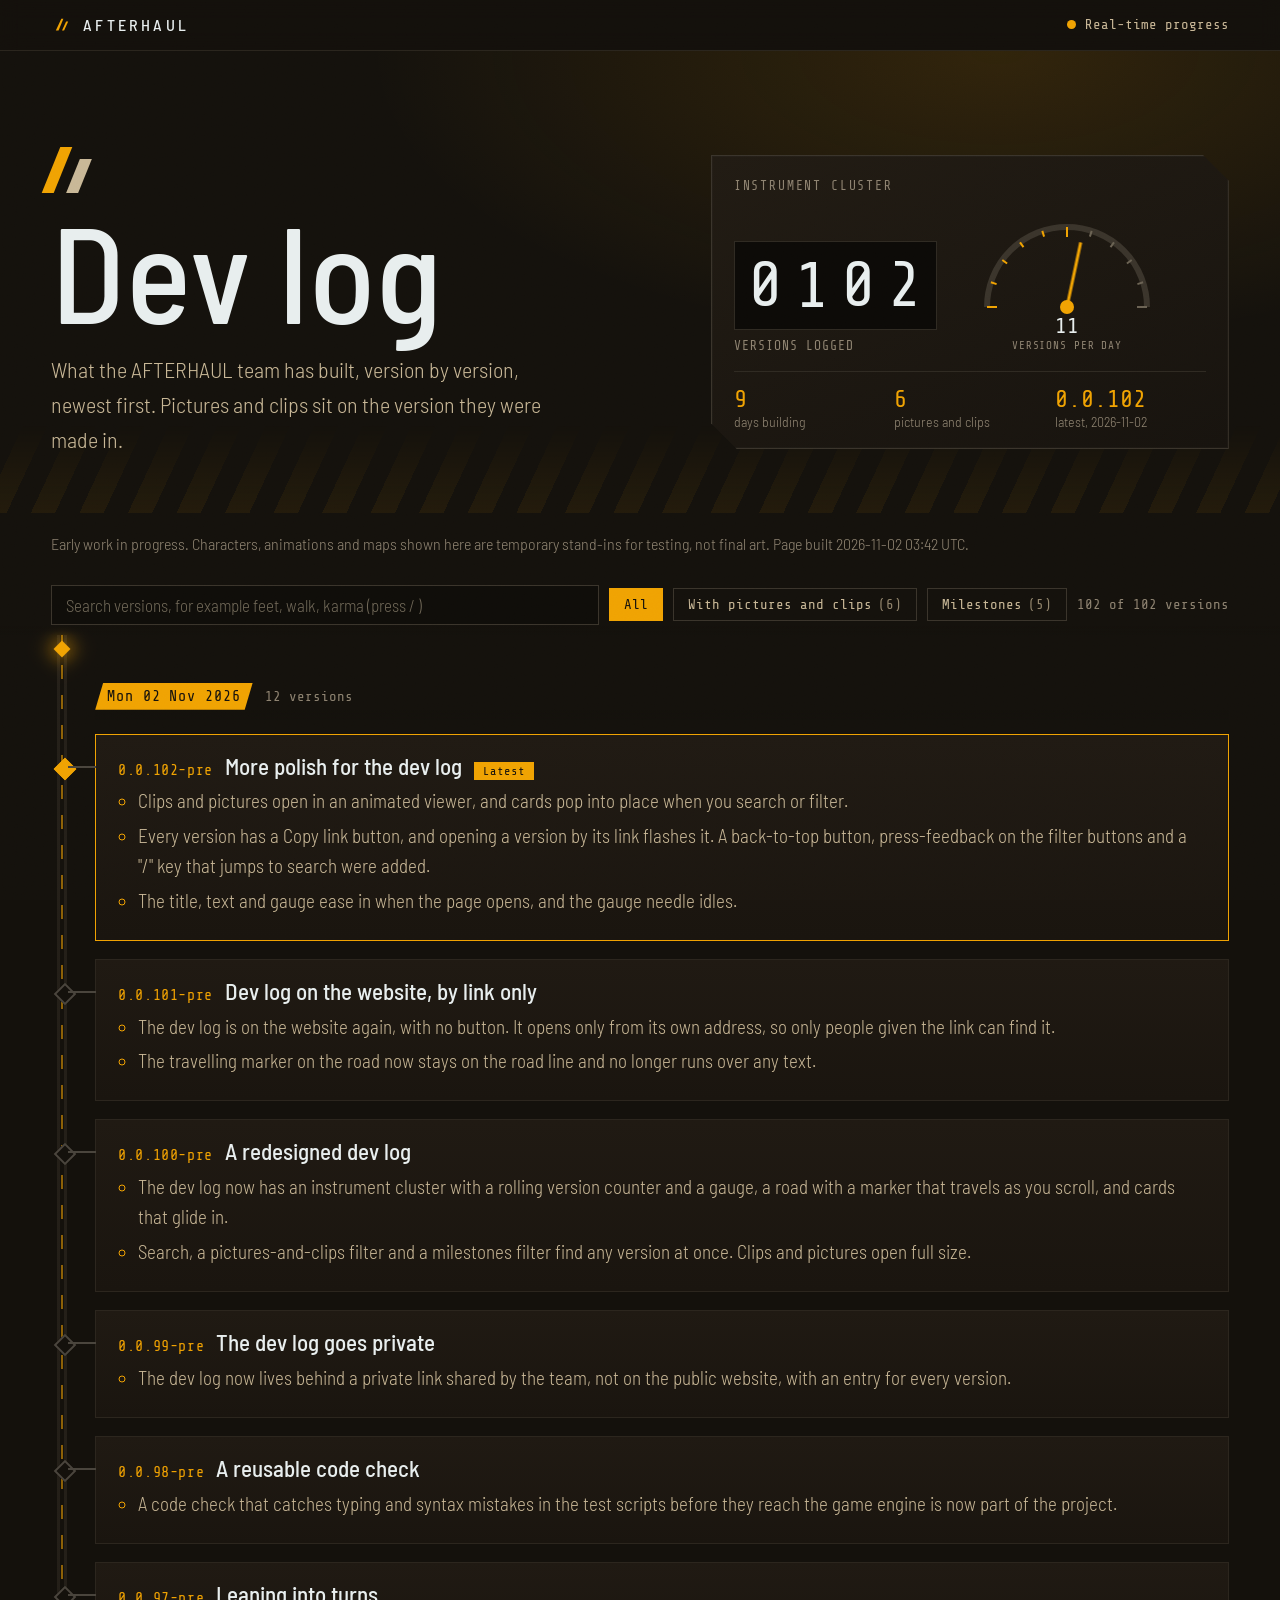
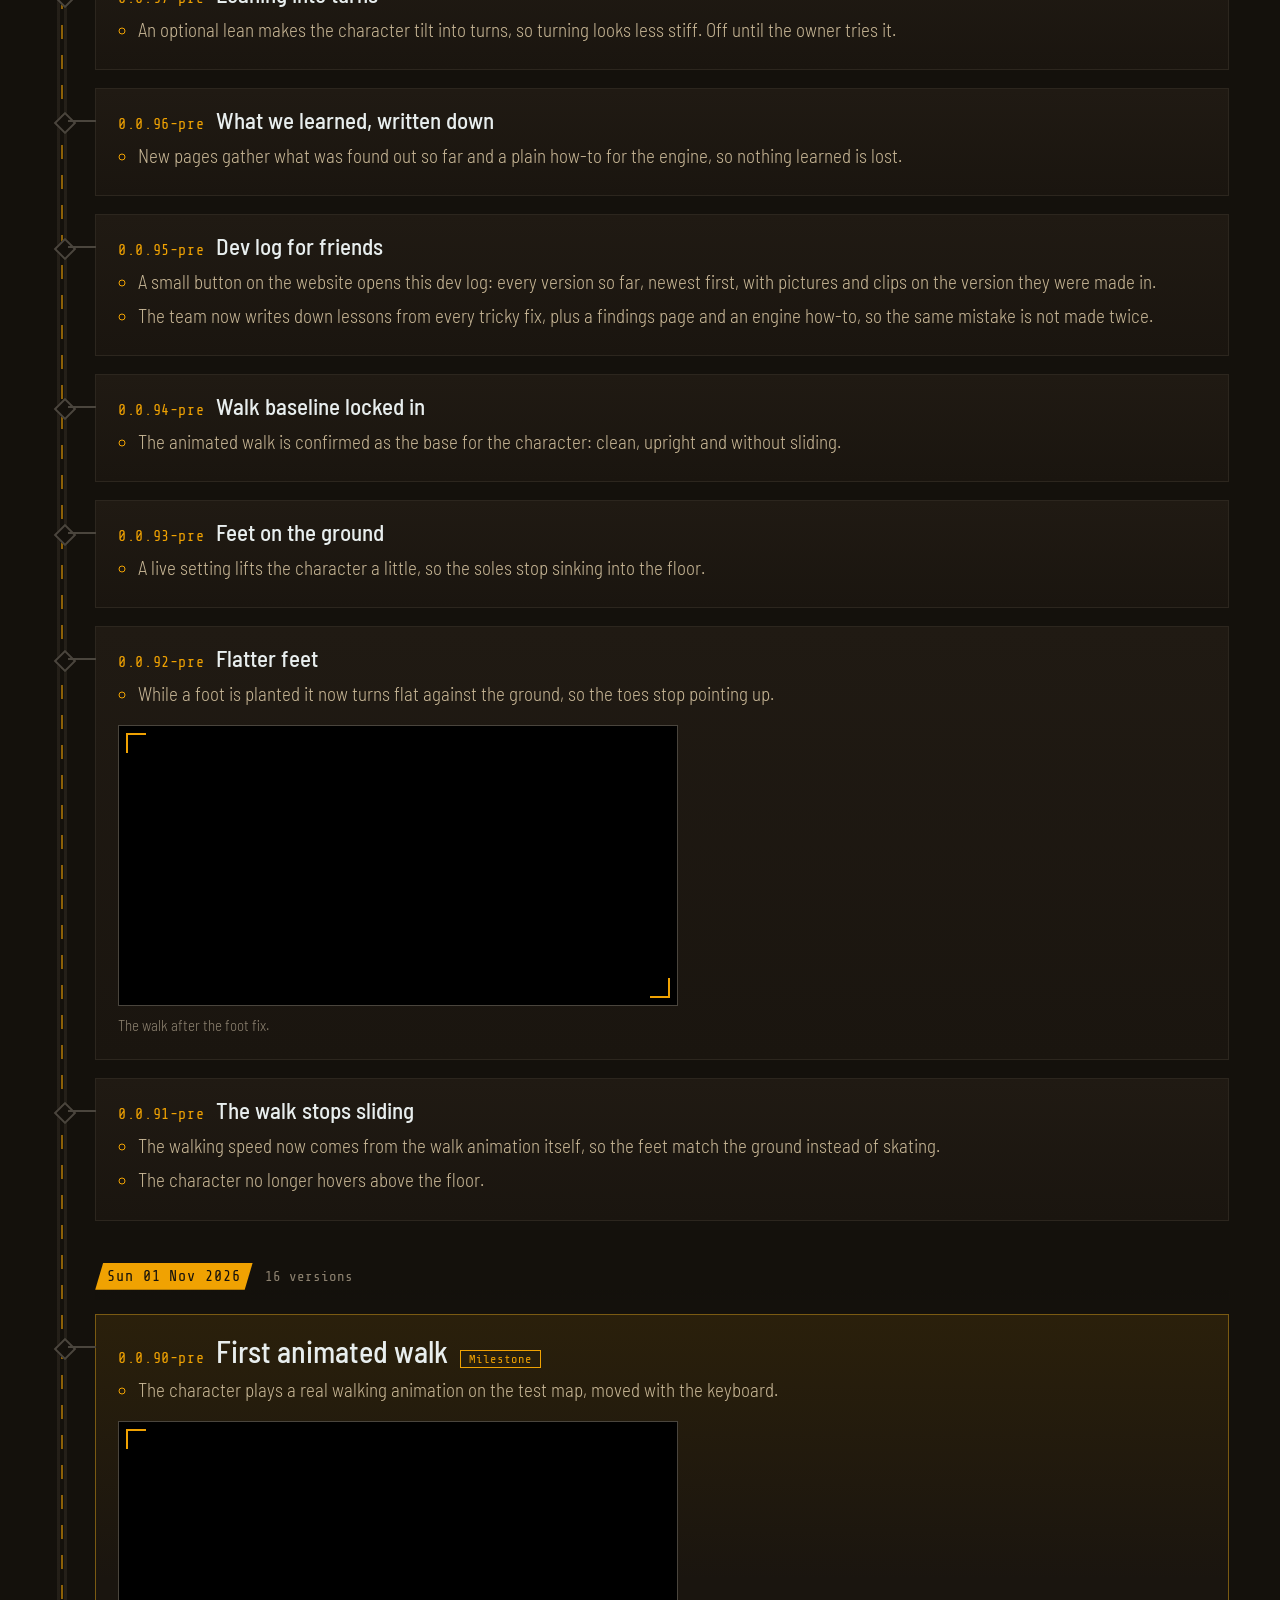
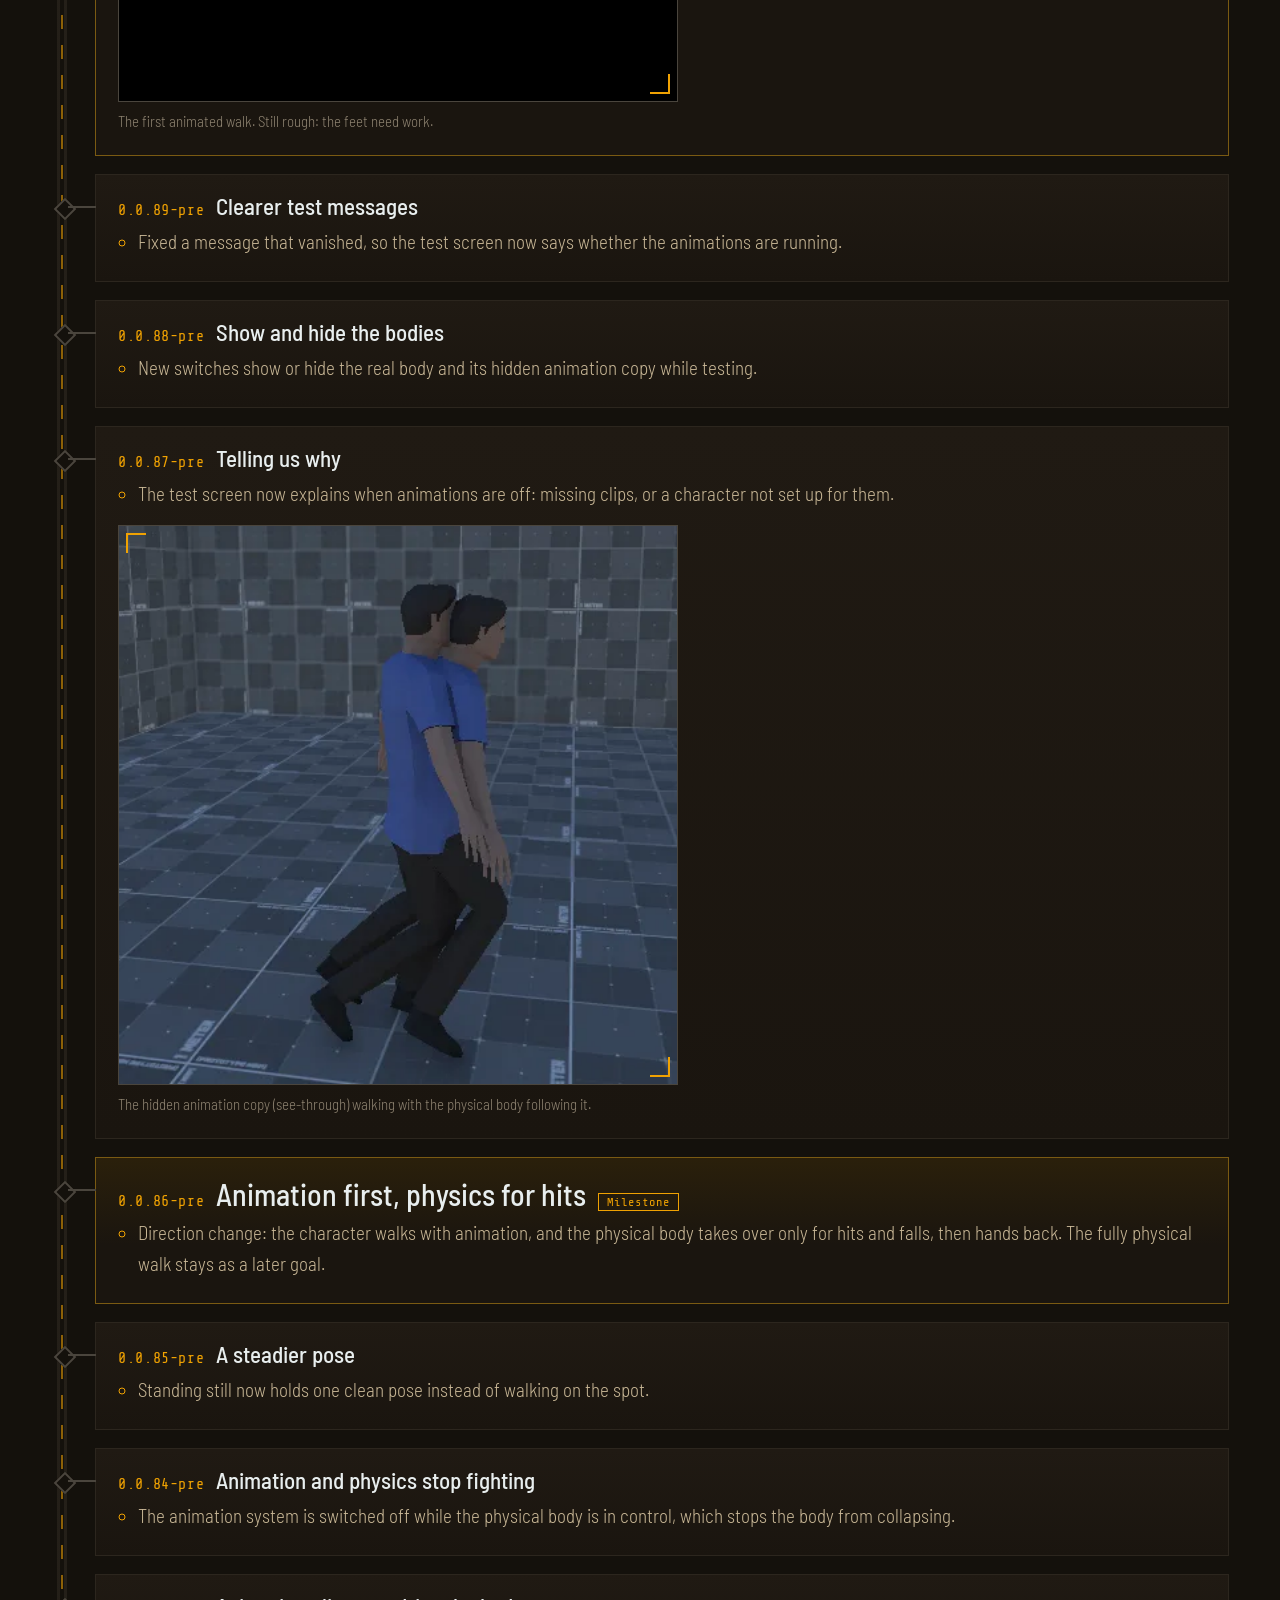
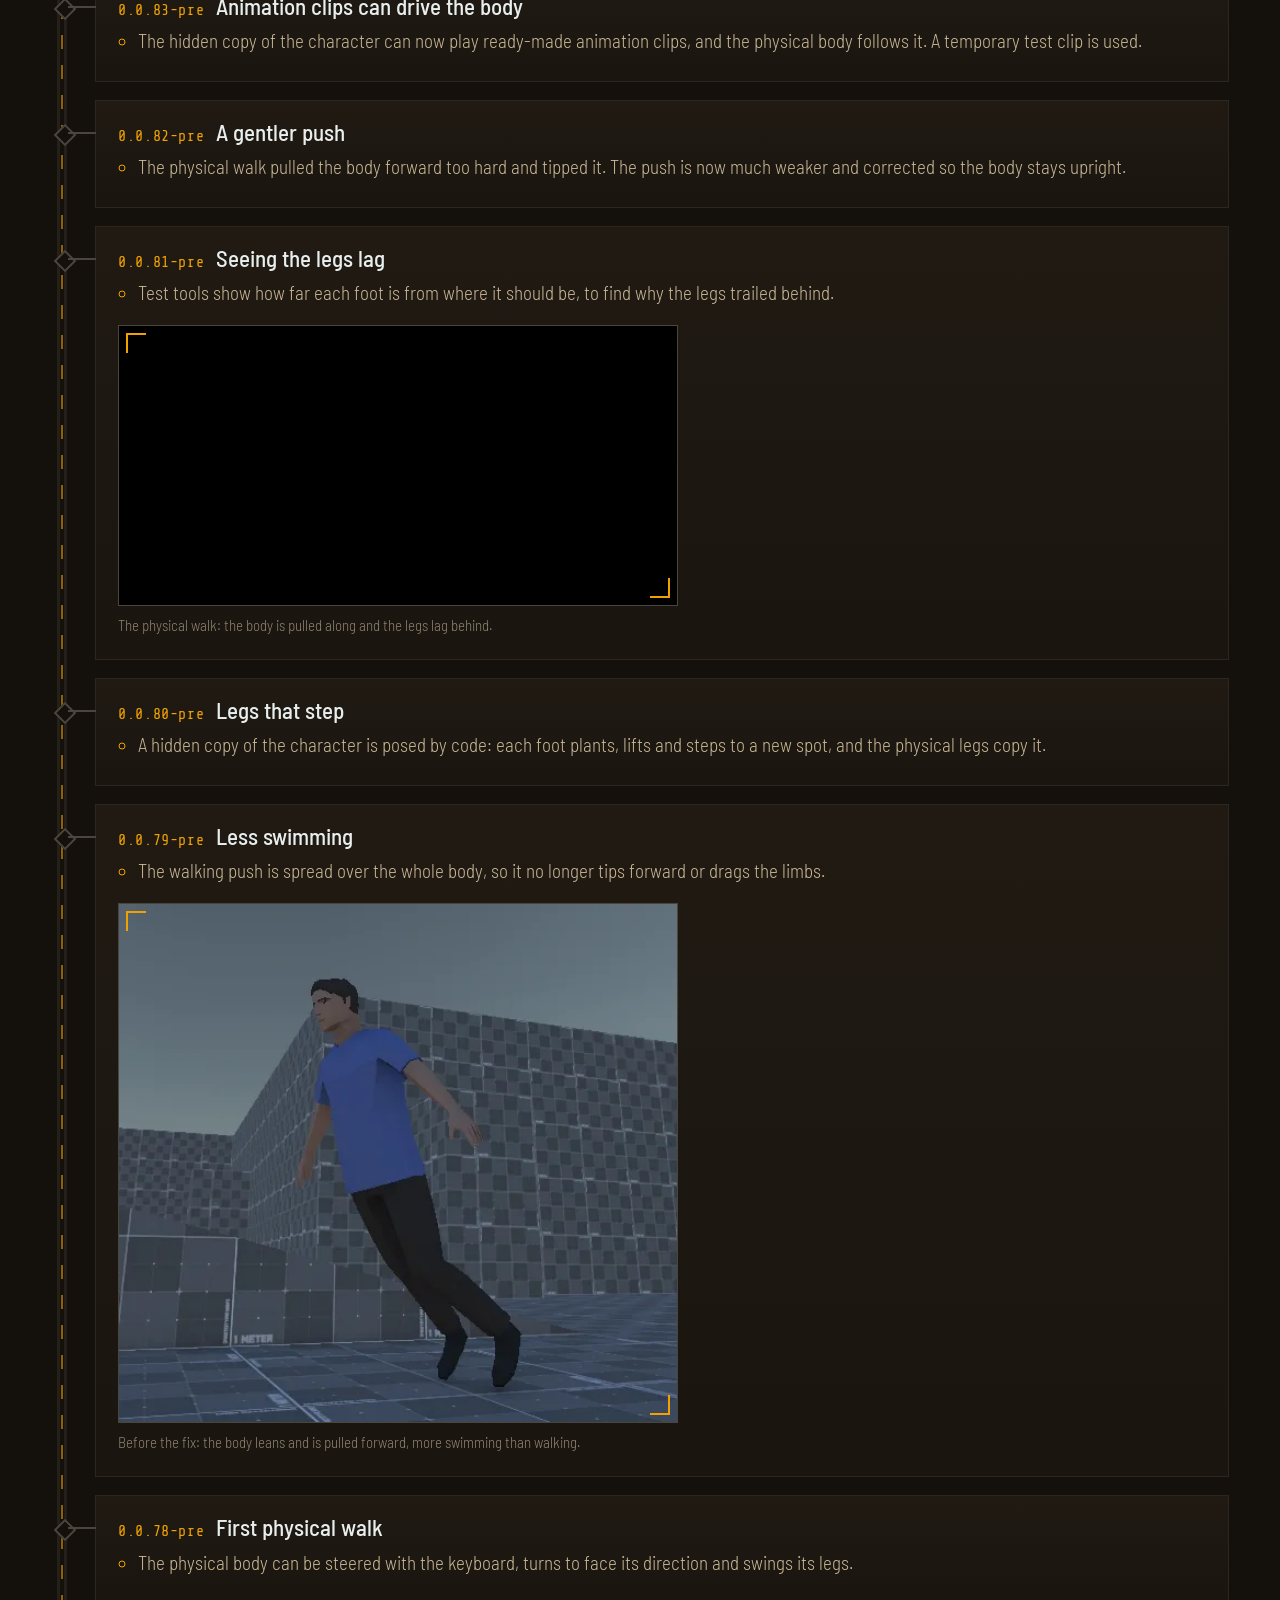
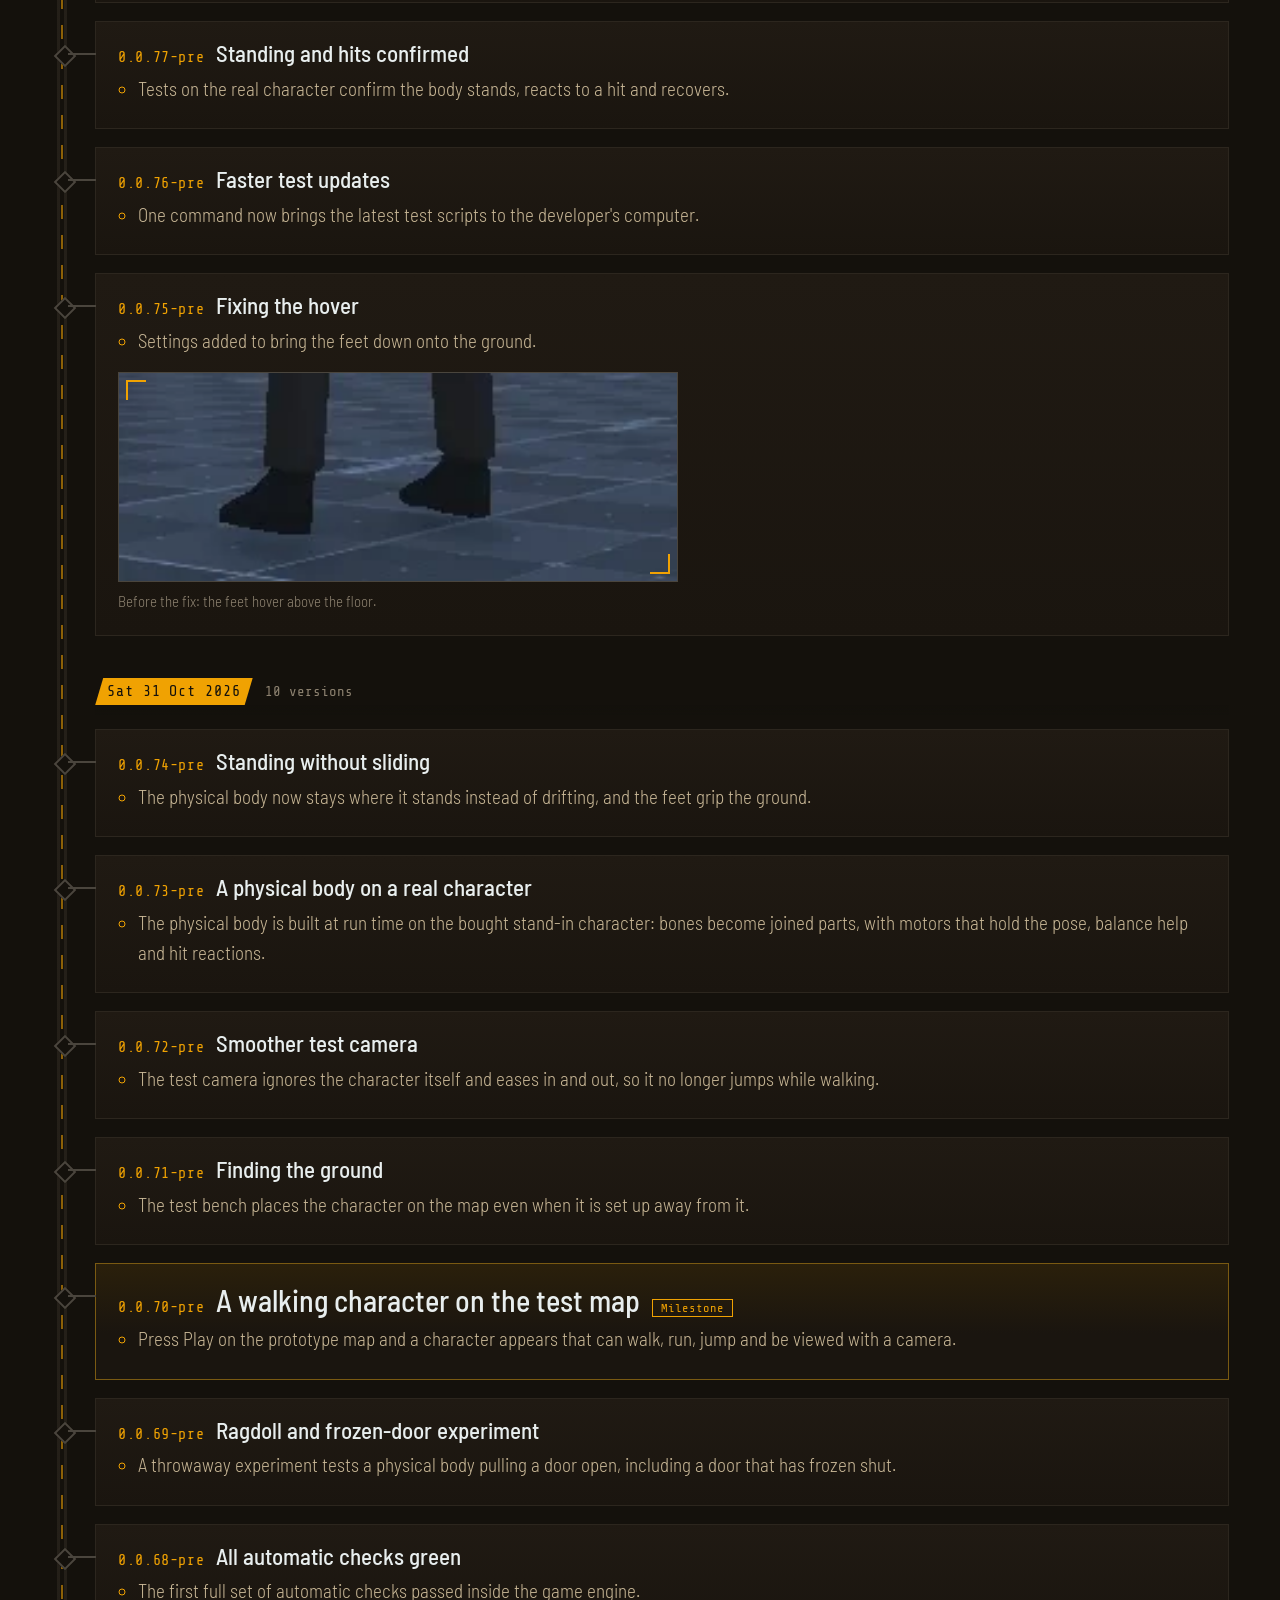
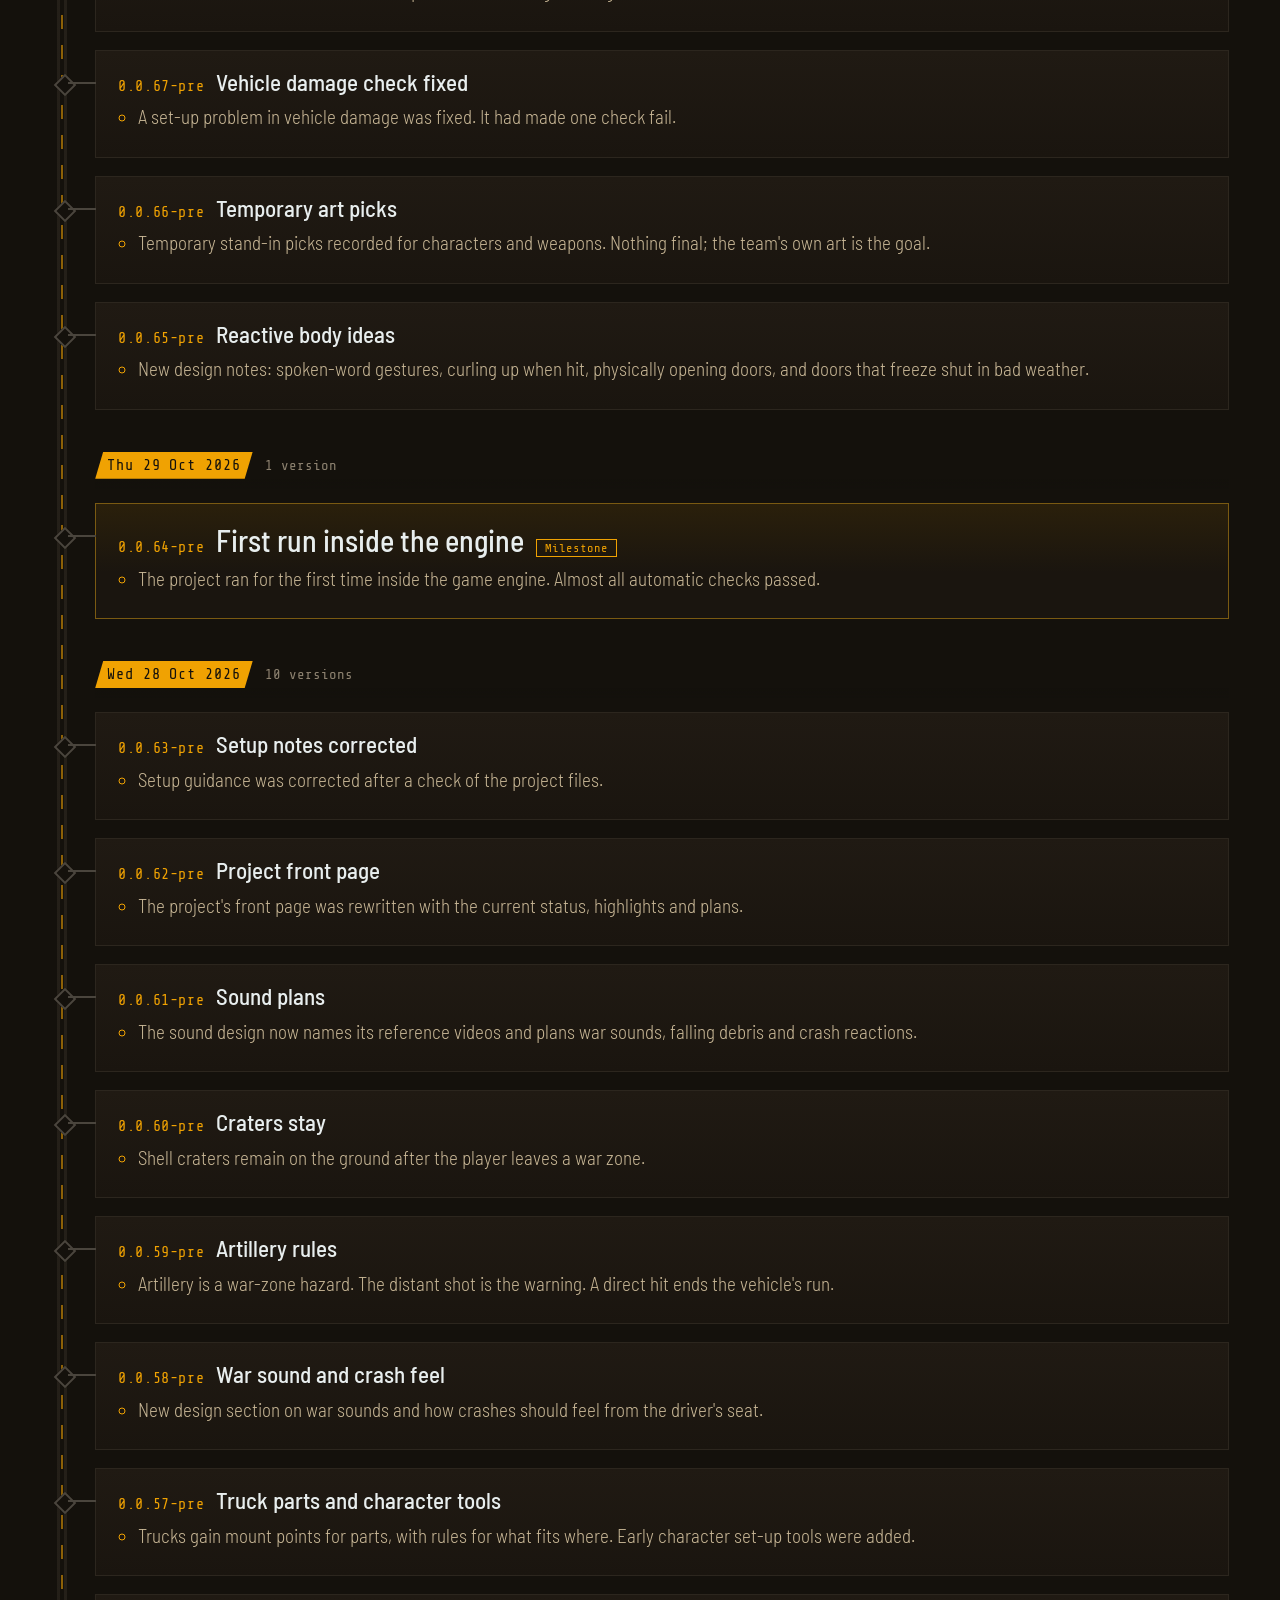
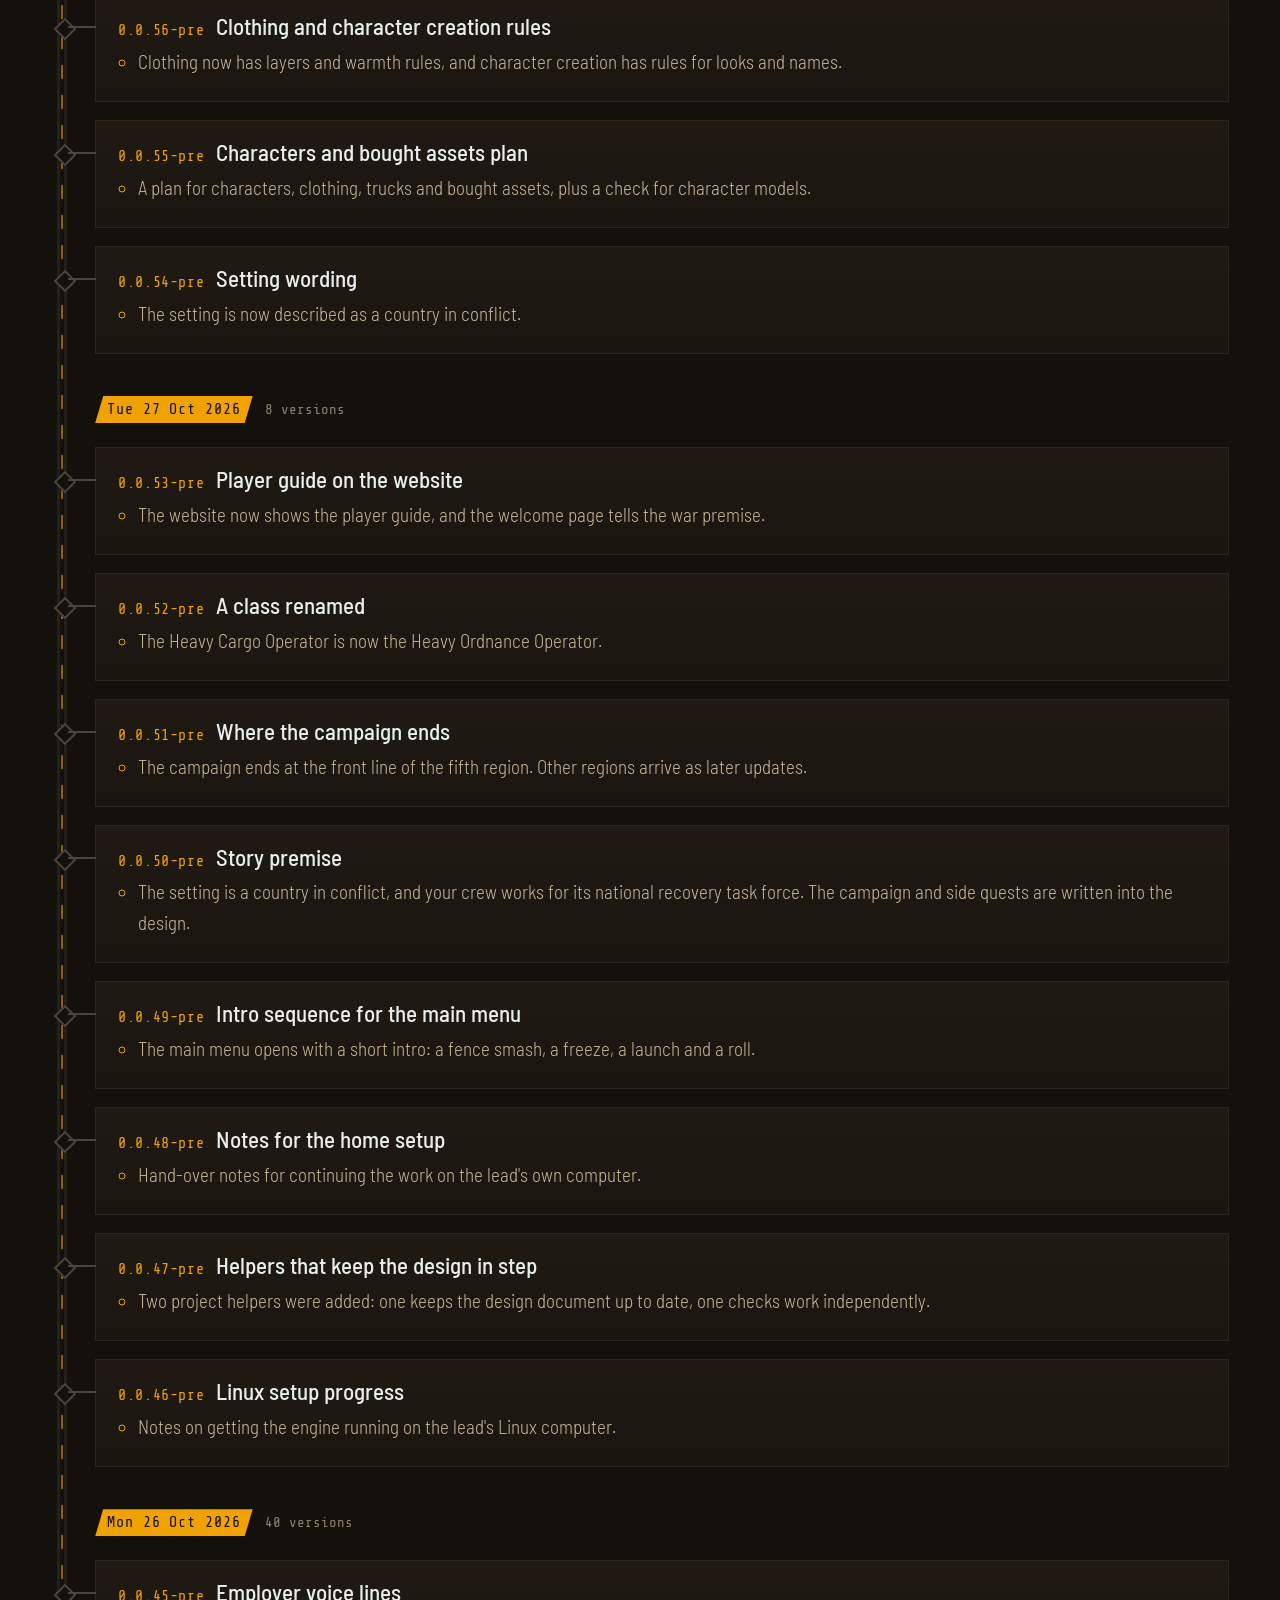
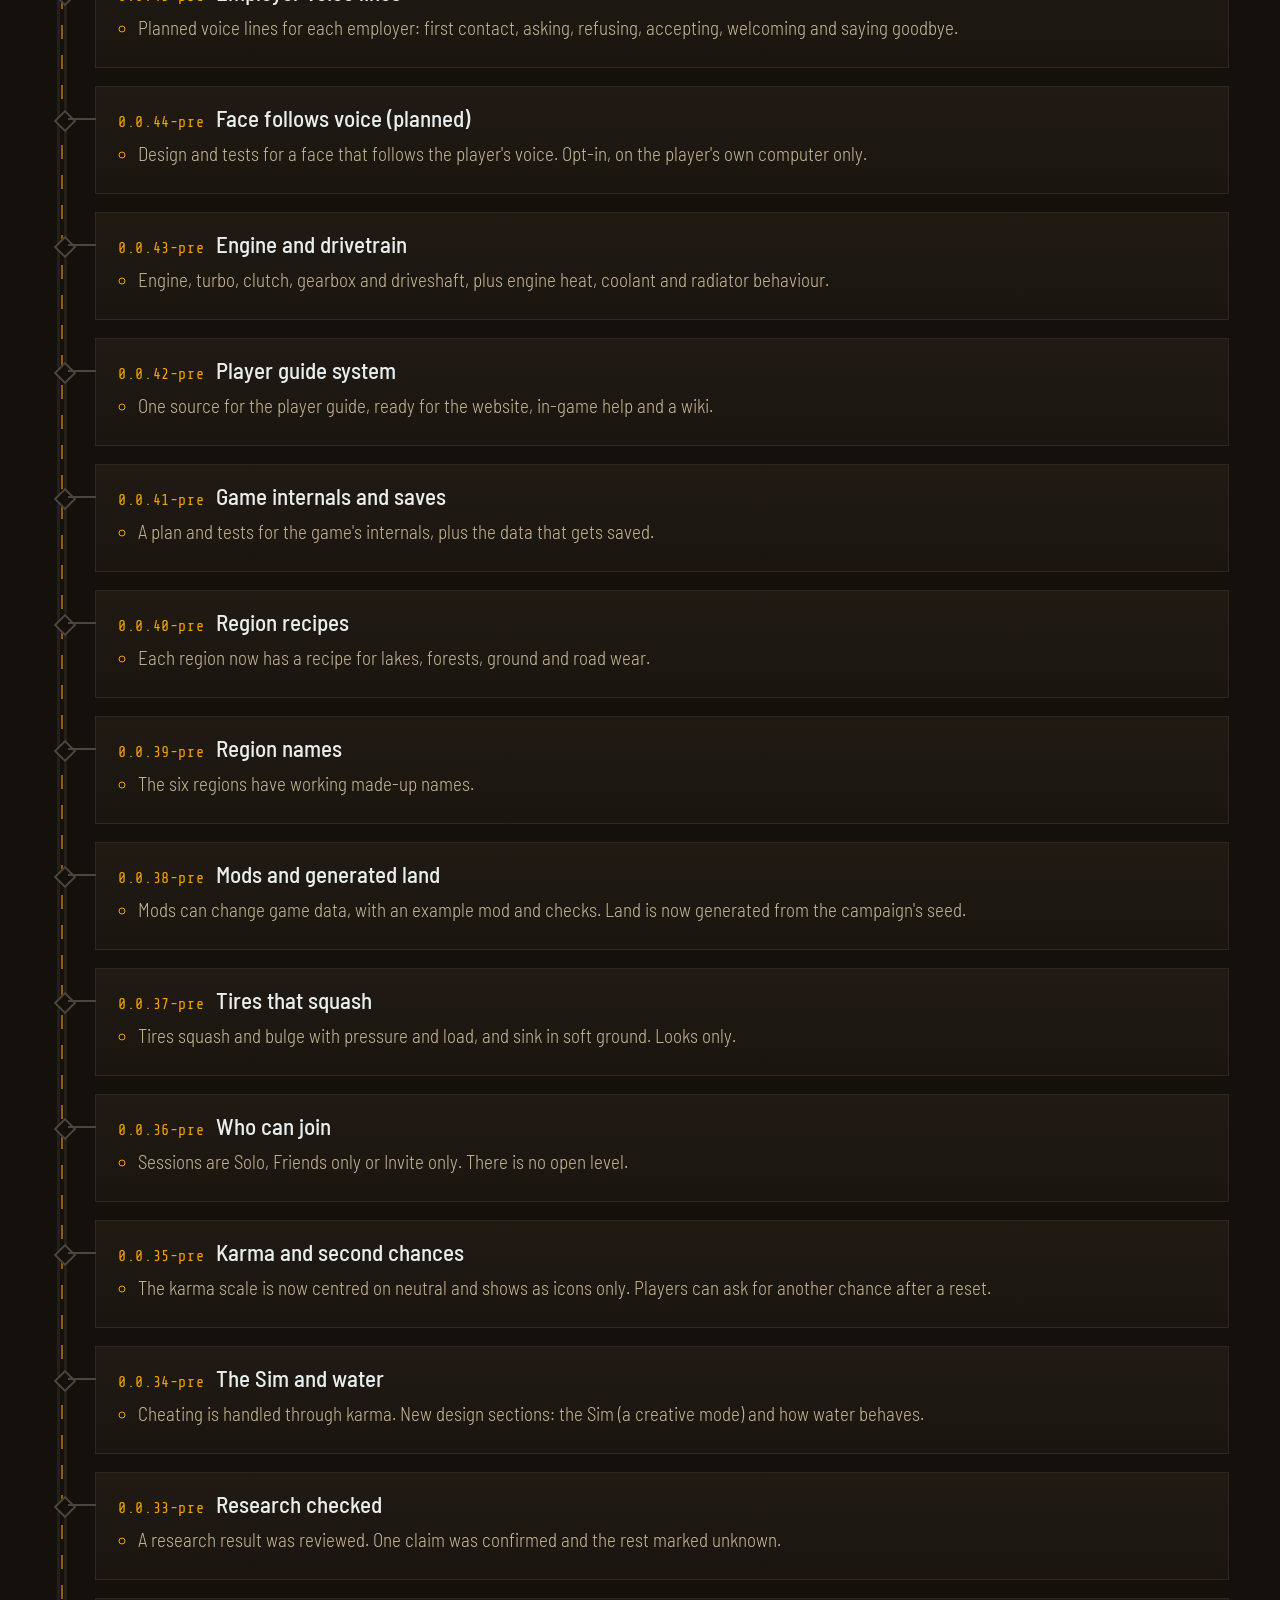
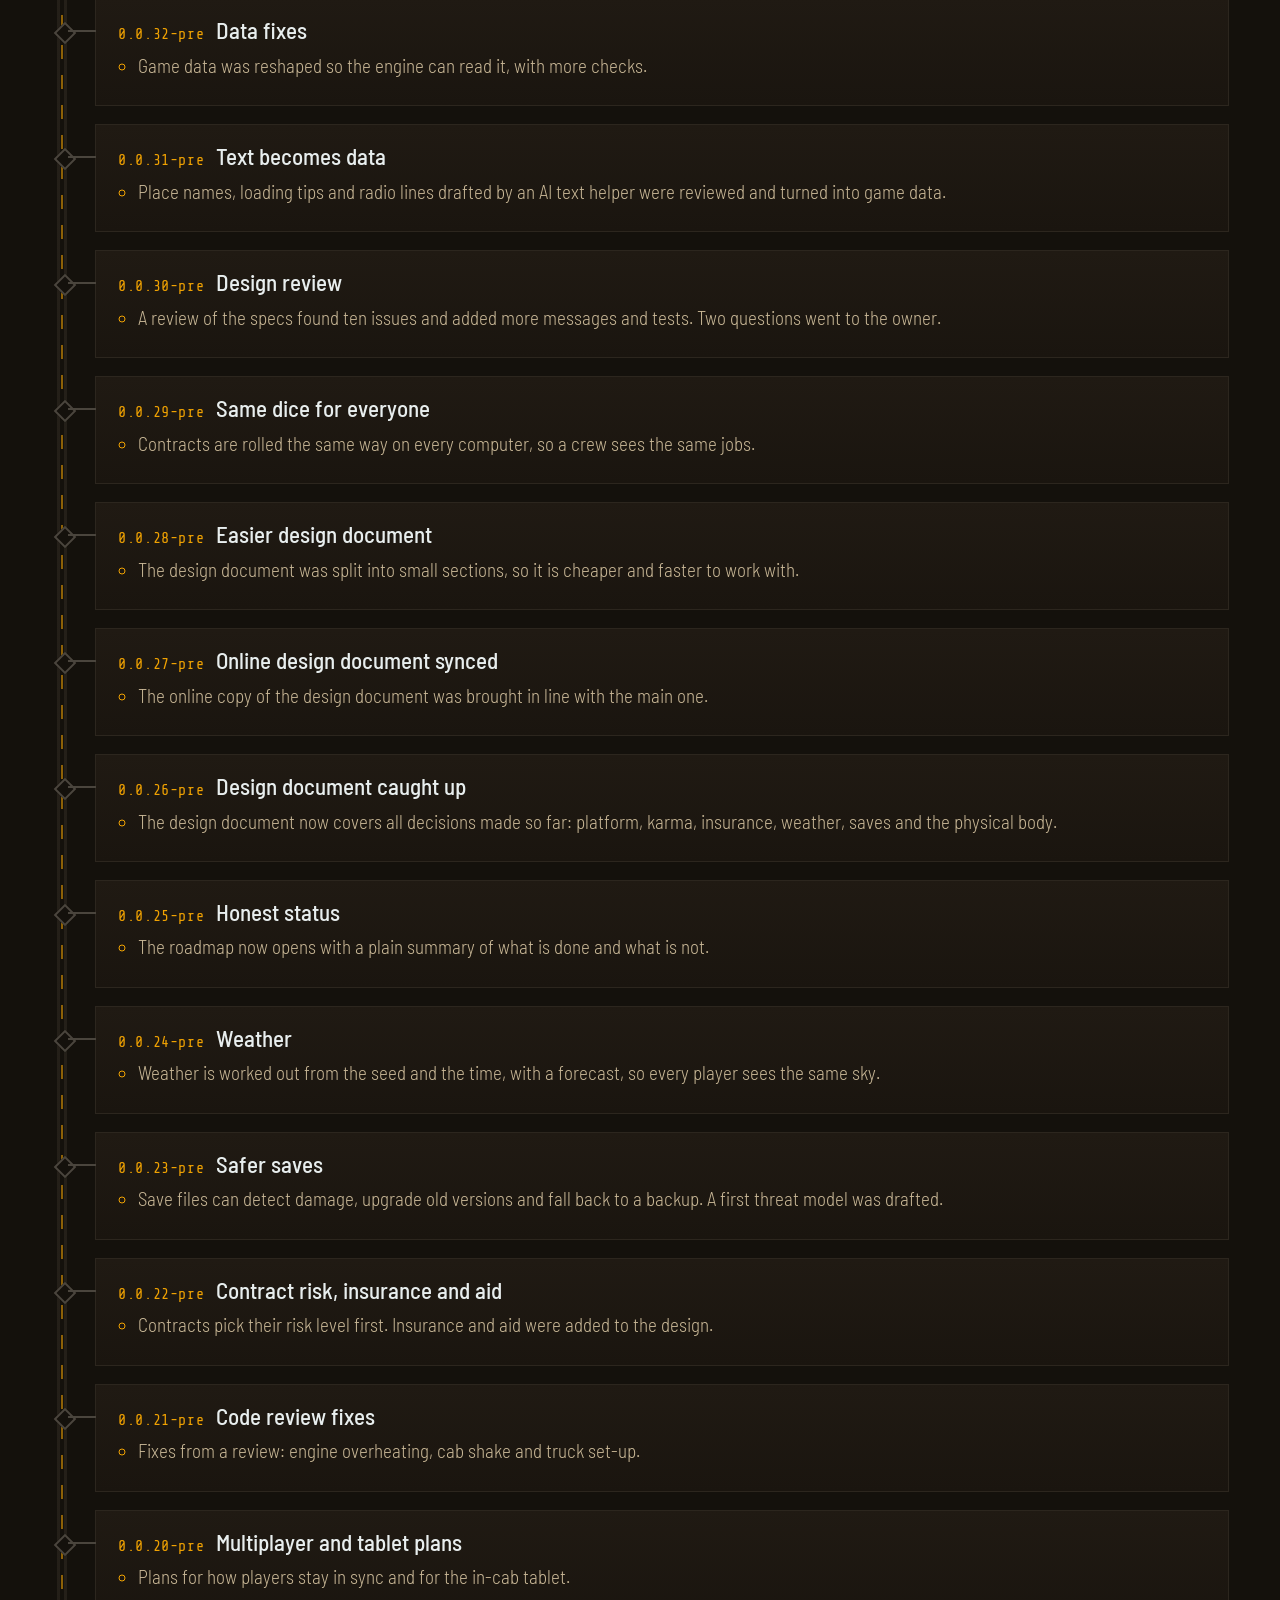
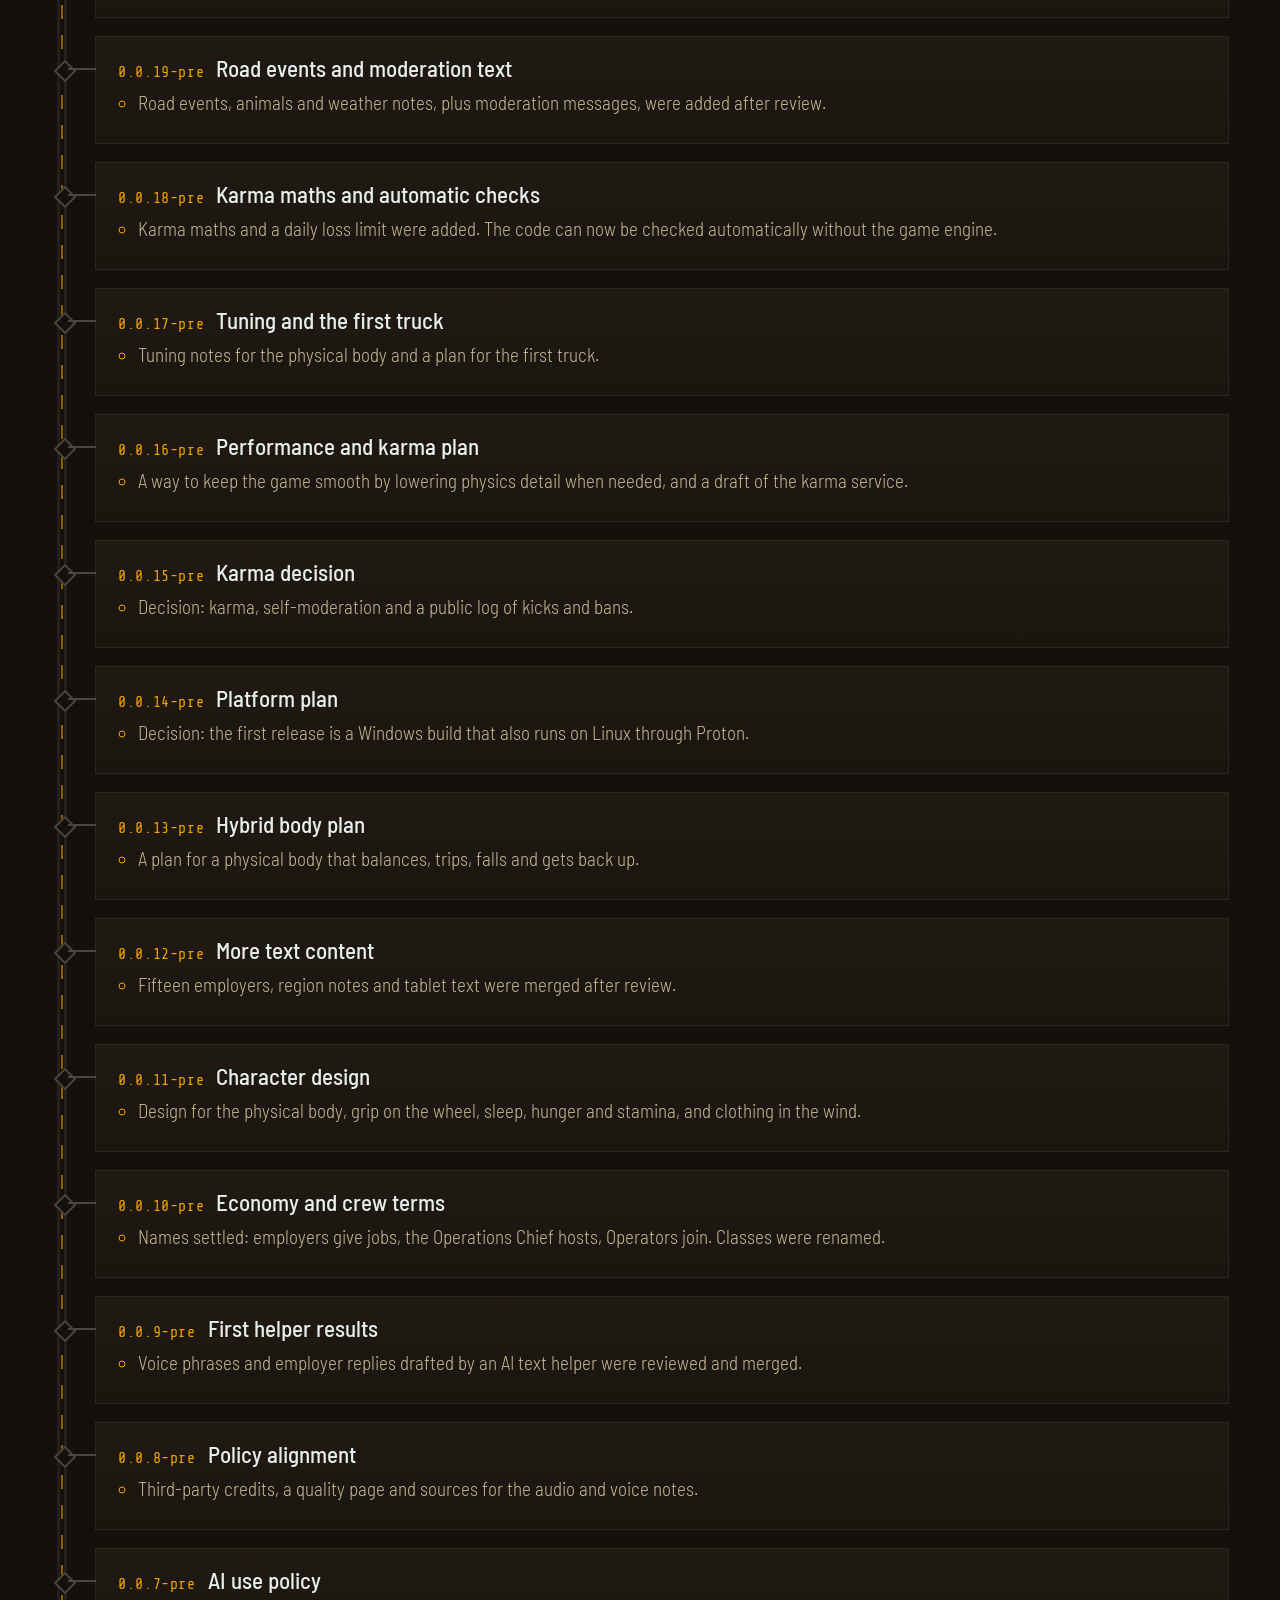
==== commit 9b16812e: "Dev log: polish and motion (0.0.102-pre) Co-Authored-By: Claude Sonnet 5.5 <noreply@anthropic.com> C" ====
--- a/devlog/index.html
+++ b/devlog/index.html
@@ -6,7 +6,7 @@
 /* Layout idea: an instrument cluster up top, then a road that runs down the page with one marker per version. */
 :root{color-scheme:dark;--soot:#14110c;--soot-2:#1d1812;--iron:#4a453d;--dust:#c8b796;--frost:#e8eeee;--amber:#f0a202;
 --ui:"Barlow Semi Condensed","Arial Narrow",Arial,sans-serif;--mono:"Share Tech Mono",ui-monospace,Consolas,monospace;--gut:clamp(16px,4vw,56px)}
-*{box-sizing:border-box}html{scroll-behavior:smooth;background:var(--soot)}
+*{box-sizing:border-box}html{scroll-behavior:smooth;scroll-padding-top:136px;background:var(--soot)}
 body{margin:0;background:var(--soot);color:var(--dust);font:300 19px/1.6 var(--ui);overflow-x:hidden}
 body::before{content:"";position:fixed;inset:0;z-index:50;pointer-events:none;opacity:.07;mix-blend-mode:overlay;background:url("data:image/svg+xml,%3Csvg xmlns='http://www.w3.org/2000/svg' width='160' height='160'%3E%3Cfilter id='n'%3E%3CfeTurbulence type='fractalNoise' baseFrequency='.9' numOctaves='2' stitchTiles='stitch'/%3E%3C/filter%3E%3Crect width='160' height='160' filter='url(%23n)'/%3E%3C/svg%3E")}
 a{color:var(--frost);text-decoration-color:var(--amber);text-underline-offset:4px}
@@ -25,10 +25,12 @@
 .slash{display:flex;gap:10px;margin:0 0 14px}
 .slash i{display:block;width:12px;height:46px;background:var(--amber);transform:skewX(-22deg);animation:slide .9s cubic-bezier(.2,.8,.2,1) both}
 .slash i+i{background:var(--dust);animation-delay:.12s;height:34px;margin-top:12px}
+@keyframes lift{from{transform:translateY(18px);opacity:.5}to{transform:none;opacity:1}}
+@keyframes dock{from{transform:translateX(34px);opacity:.5}to{transform:none;opacity:1}}
 @keyframes slide{from{transform:translateX(-40px) skewX(-22deg);opacity:0}to{transform:translateX(0) skewX(-22deg);opacity:1}}
-h1{margin:0;font-weight:500;font-size:clamp(56px,11vw,136px);line-height:.92;letter-spacing:.005em;color:var(--frost);text-wrap:balance}
-.lede{margin:20px 0 0;max-width:46ch;font-size:clamp(18px,2vw,22px);color:var(--dust)}
-.cluster{position:relative;padding:22px 22px 18px;background:linear-gradient(160deg,#211b13,#17130e);border:1px solid #3a342b;clip-path:polygon(0 0,calc(100% - 26px) 0,100% 26px,100% 100%,26px 100%,0 calc(100% - 26px));box-shadow:inset 0 0 0 1px rgba(255,255,255,.02)}
+h1{animation:lift .8s cubic-bezier(.2,.8,.2,1) .15s both;margin:0;font-weight:500;font-size:clamp(56px,11vw,136px);line-height:.92;letter-spacing:.005em;color:var(--frost);text-wrap:balance}
+.lede{animation:lift .8s cubic-bezier(.2,.8,.2,1) .3s both;margin:20px 0 0;max-width:46ch;font-size:clamp(18px,2vw,22px);color:var(--dust)}
+.cluster{animation:dock .9s cubic-bezier(.2,.8,.2,1) .25s both;position:relative;padding:22px 22px 18px;background:linear-gradient(160deg,#211b13,#17130e);border:1px solid #3a342b;clip-path:polygon(0 0,calc(100% - 26px) 0,100% 26px,100% 100%,26px 100%,0 calc(100% - 26px));box-shadow:inset 0 0 0 1px rgba(255,255,255,.02)}
 .cluster h2{margin:0 0 14px;font:400 13px var(--mono);letter-spacing:.14em;color:#8d8270;font-weight:400;text-transform:none}
 .dials{display:flex;align-items:flex-end;gap:clamp(14px,3vw,30px);flex-wrap:wrap}
 .odo{display:flex;align-items:center;gap:4px;padding:8px 10px;background:#0c0a07;border:1px solid #2f2a22;font:400 clamp(44px,6vw,64px)/1 var(--mono);color:var(--frost)}
@@ -39,6 +41,8 @@
 .odo-l{display:block;margin-top:8px;font:400 13px var(--mono);color:#8d8270;letter-spacing:.08em}
 .gauge{width:clamp(150px,22vw,200px)}
 .gauge .arc{fill:none;stroke:#3a342b;stroke-width:6}.gauge .tk{stroke:#6a6253;stroke-width:2}.gauge .tk.hi{stroke:var(--amber)}
+.gauge .jit{transform-origin:100px 100px;animation:idle 3.6s ease-in-out 2.2s infinite}
+@keyframes idle{0%,100%{transform:rotate(0)}35%{transform:rotate(1.6deg)}70%{transform:rotate(-1.2deg)}}
 .gauge .nd{transform-origin:100px 100px;transform:rotate(var(--ang));animation:sweep 1.8s cubic-bezier(.2,.9,.2,1) .2s both}
 @keyframes sweep{from{transform:rotate(-90deg)}}
 .gauge text{font:400 22px var(--mono);fill:var(--frost);text-anchor:middle}.gauge .sm{font-size:11px;fill:#8d8270;letter-spacing:.08em}
@@ -46,12 +50,18 @@
 .stats div{display:flex;flex-direction:column}.stats b{font:400 24px var(--mono);color:var(--amber)}.stats span{font-size:14px;color:#8d8270;line-height:1.25}
 .notice{max-width:calc(1180px + 2*var(--gut));margin:0 auto;padding:18px var(--gut) 0;font-size:16px;color:#8d8270}
 .tools{position:sticky;top:54px;z-index:15;max-width:calc(1180px + 2*var(--gut));margin:18px auto 0;padding:10px var(--gut);display:flex;flex-wrap:wrap;gap:10px;align-items:center;background:linear-gradient(var(--soot) 84%,transparent)}
-.tools input{flex:1 1 220px;min-width:0;padding:9px 14px;background:#0f0d09;border:1px solid #3a342b;color:var(--frost);font:300 17px var(--ui)}
+.sw{position:relative;flex:1 1 220px;min-width:0}.tools input{width:100%;padding:9px 38px 9px 14px;background:#0f0d09;border:1px solid #3a342b;color:var(--frost);font:300 17px var(--ui);transition:border-color .2s,box-shadow .25s}
+.tools input:focus{outline:none;border-color:var(--amber);box-shadow:0 0 0 3px rgba(240,162,2,.18),0 0 24px -6px rgba(240,162,2,.5)}
+.qx{position:absolute;right:6px;top:50%;width:26px;height:26px;margin-top:-13px;border:0;background:transparent;color:var(--dust);font:400 18px/1 var(--mono);cursor:pointer;transition:transform .2s,color .2s}.qx:hover{color:var(--amber);transform:rotate(90deg)}
 .tools input::placeholder{color:#6f6757}
-.chip{padding:8px 14px;background:transparent;border:1px solid #3a342b;color:var(--dust);font:400 14px var(--mono);cursor:pointer}
+.chip{position:relative;overflow:hidden;padding:8px 14px;background:transparent;border:1px solid #3a342b;color:var(--dust);font:400 14px var(--mono);cursor:pointer;transition:background .25s,color .25s,border-color .25s,transform .12s}
+.chip em{font-style:normal;margin-left:6px;opacity:.7}
+.chip::after{content:"";position:absolute;inset:0;background:radial-gradient(circle at var(--rx,50%) var(--ry,50%),rgba(240,162,2,.45),transparent 60%);opacity:0;transform:scale(.4);transition:opacity .5s,transform .5s}
+.chip:active{transform:scale(.95)}.chip.rip::after{opacity:1;transform:scale(2.4);transition:none}
 .chip[aria-pressed=true]{background:var(--amber);border-color:var(--amber);color:var(--soot)}
 .chip:hover{border-color:var(--amber)}
-.count{font:400 14px var(--mono);color:#8d8270;margin-left:auto}
+.count{font:400 14px var(--mono);color:#8d8270;margin-left:auto}.count.bump{animation:bump .35s ease}
+@keyframes bump{40%{color:var(--amber);transform:translateY(-2px)}}
 main{position:relative;max-width:calc(1180px + 2*var(--gut));margin:0 auto;padding:6px var(--gut) 96px}
 main::before{content:"";position:absolute;top:0;bottom:70px;left:calc(var(--gut) + 6px);width:10px;background:linear-gradient(90deg,#26211a 0 3px,transparent 3px 7px,#26211a 7px);opacity:.9}
 .road{position:absolute;top:0;bottom:70px;left:calc(var(--gut) + 10px);width:2px;background:repeating-linear-gradient(var(--amber) 0 14px,transparent 14px 30px);opacity:.55;animation:drive 1.2s linear infinite}
@@ -87,13 +97,27 @@
 .hint{position:absolute;right:10px;top:10px;z-index:2;padding:2px 9px;background:rgba(20,17,12,.8);font:400 12px var(--mono);color:var(--frost);opacity:0;transition:opacity .2s}
 .zoom:hover .hint,.zoom:focus-visible .hint{opacity:1}
 figcaption{margin-top:7px;font-size:15px;color:#8d8270}
+.log>li.pop{animation:pop .42s cubic-bezier(.2,.9,.2,1) both;animation-delay:var(--pd,0s)}
+@keyframes pop{from{transform:translateY(14px) scale(.985);opacity:.4}to{transform:none;opacity:1}}
+.cp{position:absolute;right:12px;top:12px;padding:4px 10px;background:transparent;border:1px solid #3a342b;color:#8d8270;font:400 12px var(--mono);letter-spacing:.06em;cursor:pointer;opacity:0;transform:translateY(-4px);transition:opacity .2s,transform .2s,color .2s,border-color .2s,background .2s}
+.log>li:hover .cp,.cp:focus-visible{opacity:1;transform:none}.cp:hover{color:var(--amber);border-color:var(--amber)}.cp.ok{opacity:1;transform:none;background:var(--amber);border-color:var(--amber);color:var(--soot)}
+@media (hover:none){.cp{opacity:1;transform:none}}
+.log>li:target{animation:flash 1.8s ease-out 1}
+@keyframes flash{0%{box-shadow:0 0 0 2px var(--amber),0 0 40px 0 rgba(240,162,2,.6)}100%{box-shadow:0 0 0 0 transparent}}
+.tag{transition:background .2s,color .2s}.log>li:hover .tag{background:var(--amber);color:var(--soot)}
+#top{position:fixed;right:clamp(14px,3vw,32px);bottom:clamp(14px,3vw,32px);z-index:25;width:46px;height:46px;display:grid;place-items:center;background:var(--amber);border:0;color:var(--soot);cursor:pointer;clip-path:polygon(0 0,calc(100% - 12px) 0,100% 12px,100% 100%,12px 100%,0 calc(100% - 12px));opacity:0;transform:translateY(16px);pointer-events:none;transition:opacity .3s,transform .3s}
+#top.show{opacity:1;transform:none;pointer-events:auto}#top:hover svg{animation:nudge .6s ease infinite}#top:active{transform:scale(.94)}
+#top svg{width:20px;height:20px}@keyframes nudge{50%{transform:translateY(-4px)}}
 .none{display:none;padding:40px 0;font:400 16px var(--mono);color:#8d8270}
 footer{max-width:calc(1180px + 2*var(--gut));margin:0 auto;padding:28px var(--gut) 72px;border-top:1px solid #2a251d;font-size:15px;color:#8d8270}footer p{margin:0 0 6px}
-dialog{max-width:min(94vw,1100px);max-height:92vh;padding:0;border:1px solid var(--amber);background:#000;color:var(--frost)}
-dialog::backdrop{background:rgba(10,8,5,.88);backdrop-filter:blur(4px)}
+dialog{max-width:min(94vw,1100px);max-height:92vh;padding:0;border:1px solid var(--amber);background:#000;color:var(--frost);opacity:0;transform:scale(.95) translateY(14px);transition:opacity .28s ease,transform .28s cubic-bezier(.2,.9,.2,1),overlay .28s allow-discrete,display .28s allow-discrete}
+dialog[open]{opacity:1;transform:none}
+dialog::backdrop{background:rgba(10,8,5,0);backdrop-filter:blur(0);transition:background .28s,backdrop-filter .28s,overlay .28s allow-discrete,display .28s allow-discrete}
+dialog[open]::backdrop{background:rgba(10,8,5,.88);backdrop-filter:blur(4px)}
+@starting-style{dialog[open]{opacity:0;transform:scale(.95) translateY(14px)}dialog[open]::backdrop{background:rgba(10,8,5,0);backdrop-filter:blur(0)}}
 dialog .box{position:relative}dialog img,dialog video{display:block;max-width:100%;max-height:82vh;margin:0 auto}
 dialog p{margin:0;padding:12px 18px;font-size:16px;color:var(--dust);background:#14110c}
-dialog button{position:absolute;top:8px;right:8px;z-index:3;padding:6px 12px;background:var(--amber);border:0;color:var(--soot);font:400 14px var(--mono);cursor:pointer}
+dialog button{transition:transform .15s,background .2s;position:absolute;top:8px;right:8px;z-index:3;padding:6px 12px;background:var(--amber);border:0;color:var(--soot);font:400 14px var(--mono);cursor:pointer}
 @supports (animation-timeline:view()){
 .log>li{animation:rise linear both;animation-timeline:view();animation-range:entry 0% entry 40%}
 @keyframes rise{from{opacity:.3;transform:translateY(22px)}to{opacity:1;transform:none}}
@@ -105,31 +129,51 @@
 }
 @media (max-width:820px){.hero-in{grid-template-columns:1fr}.cluster{max-width:560px}.grp{padding-left:34px}.log>li::before{left:-31px}.log>li::after{left:-20px;width:20px}.day{top:106px}}
 @media (max-width:520px){body{font-size:18px}.log>li{padding:14px 14px 16px}.stats{grid-template-columns:1fr 1fr 1fr}.tools{top:52px}.count{margin-left:0;width:100%}}
+dialog button:hover{background:var(--frost)}dialog button:active{transform:scale(.94)}
 @media (prefers-reduced-motion:reduce){*,*::before,*::after{animation:none!important;transition:none!important;scroll-behavior:auto!important}.log>li{opacity:1!important;transform:none!important}}
 </style></head><body>
 <div class="bar"><span class="mark" role="img" aria-label="AFTERHAUL"><svg viewBox="0 0 64 64" aria-hidden="true"><path d="M14 48 L30 14 h6 L22 48z"/><path d="M32 48 L44 22 h6 L38 48z"/></svg><span>Afterhaul</span></span><span class="live"><i aria-hidden="true"></i>Real-time progress</span></div>
 <header class="hero"><div class="hero-in">
 <div><div class="slash" aria-hidden="true"><i></i><i></i></div><h1>Dev log</h1><p class="lede">What the AFTERHAUL team has built, version by version, newest first. Pictures and clips sit on the version they were made in.</p></div>
 <aside class="cluster" aria-label="Progress at a glance"><h2>INSTRUMENT CLUSTER</h2>
-<div class="dials"><div><div class="odo" role="img" aria-label="101 versions"><span class="dg" style="--d:0;--i:0"><ol><li>0</li><li>1</li><li>2</li><li>3</li><li>4</li><li>5</li><li>6</li><li>7</li><li>8</li><li>9</li></ol></span><span class="dg" style="--d:1;--i:1"><ol><li>0</li><li>1</li><li>2</li><li>3</li><li>4</li><li>5</li><li>6</li><li>7</li><li>8</li><li>9</li></ol></span><span class="dg" style="--d:0;--i:2"><ol><li>0</li><li>1</li><li>2</li><li>3</li><li>4</li><li>5</li><li>6</li><li>7</li><li>8</li><li>9</li></ol></span><span class="dg" style="--d:1;--i:3"><ol><li>0</li><li>1</li><li>2</li><li>3</li><li>4</li><li>5</li><li>6</li><li>7</li><li>8</li><li>9</li></ol></span></div><span class="odo-l">VERSIONS LOGGED</span></div><svg class="gauge" viewBox="0 0 200 146" role="img" aria-label="11 versions per day"><path class="arc" d="M20 100 A80 80 0 0 1 180 100"/><line class="tk hi" x1="30.0" y1="100.0" x2="20.0" y2="100.0"/><line class="tk hi" x1="29.6" y1="77.1" x2="23.9" y2="75.3"/><line class="tk hi" x1="40.1" y1="56.5" x2="35.3" y2="53.0"/><line class="tk hi" x1="56.5" y1="40.1" x2="53.0" y2="35.3"/><line class="tk hi" x1="77.1" y1="29.6" x2="75.3" y2="23.9"/><line class="tk hi" x1="100.0" y1="30.0" x2="100.0" y2="20.0"/><line class="tk" x1="122.9" y1="29.6" x2="124.7" y2="23.9"/><line class="tk" x1="143.5" y1="40.1" x2="147.0" y2="35.3"/><line class="tk" x1="159.9" y1="56.5" x2="164.7" y2="53.0"/><line class="tk" x1="170.4" y1="77.1" x2="176.1" y2="75.3"/><line class="tk" x1="170.0" y1="100.0" x2="180.0" y2="100.0"/><g class="nd" style="--ang:11deg"><line x1="100" y1="100" x2="100" y2="34" stroke="#f0a202" stroke-width="3"/></g><circle cx="100" cy="100" r="7" fill="#f0a202"/><text x="100" y="126" >11</text><text class="sm" x="100" y="142">VERSIONS PER DAY</text></svg></div>
-<div class="stats"><div><b>9</b><span>days building</span></div><div><b>6</b><span>pictures and clips</span></div><div><b>0.0.101</b><span>latest, 2026-11-02</span></div></div></aside>
+<div class="dials"><div><div class="odo" role="img" aria-label="102 versions"><span class="dg" style="--d:0;--i:0"><ol><li>0</li><li>1</li><li>2</li><li>3</li><li>4</li><li>5</li><li>6</li><li>7</li><li>8</li><li>9</li></ol></span><span class="dg" style="--d:1;--i:1"><ol><li>0</li><li>1</li><li>2</li><li>3</li><li>4</li><li>5</li><li>6</li><li>7</li><li>8</li><li>9</li></ol></span><span class="dg" style="--d:0;--i:2"><ol><li>0</li><li>1</li><li>2</li><li>3</li><li>4</li><li>5</li><li>6</li><li>7</li><li>8</li><li>9</li></ol></span><span class="dg" style="--d:2;--i:3"><ol><li>0</li><li>1</li><li>2</li><li>3</li><li>4</li><li>5</li><li>6</li><li>7</li><li>8</li><li>9</li></ol></span></div><span class="odo-l">VERSIONS LOGGED</span></div><svg class="gauge" viewBox="0 0 200 146" role="img" aria-label="11 versions per day"><path class="arc" d="M20 100 A80 80 0 0 1 180 100"/><line class="tk hi" x1="30.0" y1="100.0" x2="20.0" y2="100.0"/><line class="tk hi" x1="29.6" y1="77.1" x2="23.9" y2="75.3"/><line class="tk hi" x1="40.1" y1="56.5" x2="35.3" y2="53.0"/><line class="tk hi" x1="56.5" y1="40.1" x2="53.0" y2="35.3"/><line class="tk hi" x1="77.1" y1="29.6" x2="75.3" y2="23.9"/><line class="tk hi" x1="100.0" y1="30.0" x2="100.0" y2="20.0"/><line class="tk" x1="122.9" y1="29.6" x2="124.7" y2="23.9"/><line class="tk" x1="143.5" y1="40.1" x2="147.0" y2="35.3"/><line class="tk" x1="159.9" y1="56.5" x2="164.7" y2="53.0"/><line class="tk" x1="170.4" y1="77.1" x2="176.1" y2="75.3"/><line class="tk" x1="170.0" y1="100.0" x2="180.0" y2="100.0"/><g class="nd" style="--ang:12deg"><g class="jit"><line x1="100" y1="100" x2="100" y2="34" stroke="#f0a202" stroke-width="3"/></g></g><circle cx="100" cy="100" r="7" fill="#f0a202"/><text x="100" y="126" >11</text><text class="sm" x="100" y="142">VERSIONS PER DAY</text></svg></div>
+<div class="stats"><div><b>9</b><span>days building</span></div><div><b>6</b><span>pictures and clips</span></div><div><b>0.0.102</b><span>latest, 2026-11-02</span></div></div></aside>
 </div></header>
-<p class="notice">Early work in progress. Characters, animations and maps shown here are temporary stand-ins for testing, not final art. Page built 2026-11-02 03:38 UTC.</p>
-<div class="tools" role="search"><input id="q" type="search" placeholder="Search versions, for example feet, walk, karma" aria-label="Search the dev log"><button class="chip" data-m="all" aria-pressed="true" type="button">All</button><button class="chip" data-m="media" aria-pressed="false" type="button">With pictures and clips</button><button class="chip" data-m="ms" aria-pressed="false" type="button">Milestones</button><span class="count" id="cnt" aria-live="polite"></span></div>
-<main><div class="road" aria-hidden="true"></div><div class="truck" aria-hidden="true"></div><section class="grp"><h2 class="day"><b>Mon 02 Nov 2026</b><span>11 versions</span></h2><ol class="log"><li id="v0.0.101-pre" class="latest" data-t="0.0.101-pre dev log on the website, by link only the dev log is on the website again, with no button. it opens only from its own address, so only people given the link can find it. the travelling marker on the road now stays on the road line and no longer runs over any text."><h3><span class="v">0.0.101-pre</span>Dev log on the website, by link only<span class="tag fill">Latest</span></h3><ul><li>The dev log is on the website again, with no button. It opens only from its own address, so only people given the link can find it.</li><li>The travelling marker on the road now stays on the road line and no longer runs over any text.</li></ul></li><li id="v0.0.100-pre" class="" data-t="0.0.100-pre a redesigned dev log the dev log now has an instrument cluster with a rolling version counter and a gauge, a road with a marker that travels as you scroll, and cards that glide in. search, a pictures-and-clips filter and a milestones filter find any version at once. clips and pictures open full size."><h3><span class="v">0.0.100-pre</span>A redesigned dev log</h3><ul><li>The dev log now has an instrument cluster with a rolling version counter and a gauge, a road with a marker that travels as you scroll, and cards that glide in.</li><li>Search, a pictures-and-clips filter and a milestones filter find any version at once. Clips and pictures open full size.</li></ul></li><li id="v0.0.99-pre" class="" data-t="0.0.99-pre the dev log goes private the dev log now lives behind a private link shared by the team, not on the public website, with an entry for every version."><h3><span class="v">0.0.99-pre</span>The dev log goes private</h3><ul><li>The dev log now lives behind a private link shared by the team, not on the public website, with an entry for every version.</li></ul></li><li id="v0.0.98-pre" class="" data-t="0.0.98-pre a reusable code check a code check that catches typing and syntax mistakes in the test scripts before they reach the game engine is now part of the project."><h3><span class="v">0.0.98-pre</span>A reusable code check</h3><ul><li>A code check that catches typing and syntax mistakes in the test scripts before they reach the game engine is now part of the project.</li></ul></li><li id="v0.0.97-pre" class="" data-t="0.0.97-pre leaning into turns an optional lean makes the character tilt into turns, so turning looks less stiff. off until the owner tries it."><h3><span class="v">0.0.97-pre</span>Leaning into turns</h3><ul><li>An optional lean makes the character tilt into turns, so turning looks less stiff. Off until the owner tries it.</li></ul></li><li id="v0.0.96-pre" class="" data-t="0.0.96-pre what we learned, written down new pages gather what was found out so far and a plain how-to for the engine, so nothing learned is lost."><h3><span class="v">0.0.96-pre</span>What we learned, written down</h3><ul><li>New pages gather what was found out so far and a plain how-to for the engine, so nothing learned is lost.</li></ul></li><li id="v0.0.95-pre" class="" data-t="0.0.95-pre dev log for friends a small button on the website opens this dev log: every version so far, newest first, with pictures and clips on the version they were made in. the team now writes down lessons from every tricky fix, plus a findings page and an engine how-to, so the same mistake is not made twice."><h3><span class="v">0.0.95-pre</span>Dev log for friends</h3><ul><li>A small button on the website opens this dev log: every version so far, newest first, with pictures and clips on the version they were made in.</li><li>The team now writes down lessons from every tricky fix, plus a findings page and an engine how-to, so the same mistake is not made twice.</li></ul></li><li id="v0.0.94-pre" class="" data-t="0.0.94-pre walk baseline locked in the animated walk is confirmed as the base for the character: clean, upright and without sliding."><h3><span class="v">0.0.94-pre</span>Walk baseline locked in</h3><ul><li>The animated walk is confirmed as the base for the character: clean, upright and without sliding.</li></ul></li><li id="v0.0.93-pre" class="" data-t="0.0.93-pre feet on the ground a live setting lifts the character a little, so the soles stop sinking into the floor."><h3><span class="v">0.0.93-pre</span>Feet on the ground</h3><ul><li>A live setting lifts the character a little, so the soles stop sinking into the floor.</li></ul></li><li id="v0.0.92-pre" class="" data-t="0.0.92-pre flatter feet while a foot is planted it now turns flat against the ground, so the toes stop pointing up. the walk after the foot fix."><h3><span class="v">0.0.92-pre</span>Flatter feet</h3><ul><li>While a foot is planted it now turns flat against the ground, so the toes stop pointing up.</li></ul><figure class="m"><button type="button" class="zoom" aria-label="Enlarge: The walk after the foot fix."><video src="media/devlog-0.0.92-feet.mp4" muted loop playsinline preload="metadata" aria-label="The walk after the foot fix."></video><span class="hint">Enlarge</span></button><figcaption>The walk after the foot fix.</figcaption></figure></li><li id="v0.0.91-pre" class="" data-t="0.0.91-pre the walk stops sliding the walking speed now comes from the walk animation itself, so the feet match the ground instead of skating. the character no longer hovers above the floor."><h3><span class="v">0.0.91-pre</span>The walk stops sliding</h3><ul><li>The walking speed now comes from the walk animation itself, so the feet match the ground instead of skating.</li><li>The character no longer hovers above the floor.</li></ul></li></ol></section><section class="grp"><h2 class="day"><b>Sun 01 Nov 2026</b><span>16 versions</span></h2><ol class="log"><li id="v0.0.90-pre" class="ms" data-t="0.0.90-pre first animated walk the character plays a real walking animation on the test map, moved with the keyboard. the first animated walk. still rough: the feet need work."><h3><span class="v">0.0.90-pre</span>First animated walk<span class="tag">Milestone</span></h3><ul><li>The character plays a real walking animation on the test map, moved with the keyboard.</li></ul><figure class="m"><button type="button" class="zoom" aria-label="Enlarge: The first animated walk. Still rough: the feet need work."><video src="media/devlog-0.0.90-walk.mp4" muted loop playsinline preload="metadata" aria-label="The first animated walk. Still rough: the feet need work."></video><span class="hint">Enlarge</span></button><figcaption>The first animated walk. Still rough: the feet need work.</figcaption></figure></li><li id="v0.0.89-pre" class="" data-t="0.0.89-pre clearer test messages fixed a message that vanished, so the test screen now says whether the animations are running."><h3><span class="v">0.0.89-pre</span>Clearer test messages</h3><ul><li>Fixed a message that vanished, so the test screen now says whether the animations are running.</li></ul></li><li id="v0.0.88-pre" class="" data-t="0.0.88-pre show and hide the bodies new switches show or hide the real body and its hidden animation copy while testing."><h3><span class="v">0.0.88-pre</span>Show and hide the bodies</h3><ul><li>New switches show or hide the real body and its hidden animation copy while testing.</li></ul></li><li id="v0.0.87-pre" class="" data-t="0.0.87-pre telling us why the test screen now explains when animations are off: missing clips, or a character not set up for them. the hidden animation copy (see-through) walking with the physical body following it."><h3><span class="v">0.0.87-pre</span>Telling us why</h3><ul><li>The test screen now explains when animations are off: missing clips, or a character not set up for them.</li></ul><figure class="m"><button type="button" class="zoom" aria-label="Enlarge: The hidden animation copy (see-through) walking with the physical body following it."><img src="media/devlog-0.0.87-twin.webp" loading="lazy" alt="The hidden animation copy (see-through) walking with the physical body following it."><span class="hint">Enlarge</span></button><figcaption>The hidden animation copy (see-through) walking with the physical body following it.</figcaption></figure></li><li id="v0.0.86-pre" class="ms" data-t="0.0.86-pre animation first, physics for hits direction change: the character walks with animation, and the physical body takes over only for hits and falls, then hands back. the fully physical walk stays as a later goal."><h3><span class="v">0.0.86-pre</span>Animation first, physics for hits<span class="tag">Milestone</span></h3><ul><li>Direction change: the character walks with animation, and the physical body takes over only for hits and falls, then hands back. The fully physical walk stays as a later goal.</li></ul></li><li id="v0.0.85-pre" class="" data-t="0.0.85-pre a steadier pose standing still now holds one clean pose instead of walking on the spot."><h3><span class="v">0.0.85-pre</span>A steadier pose</h3><ul><li>Standing still now holds one clean pose instead of walking on the spot.</li></ul></li><li id="v0.0.84-pre" class="" data-t="0.0.84-pre animation and physics stop fighting the animation system is switched off while the physical body is in control, which stops the body from collapsing."><h3><span class="v">0.0.84-pre</span>Animation and physics stop fighting</h3><ul><li>The animation system is switched off while the physical body is in control, which stops the body from collapsing.</li></ul></li><li id="v0.0.83-pre" class="" data-t="0.0.83-pre animation clips can drive the body the hidden copy of the character can now play ready-made animation clips, and the physical body follows it. a temporary test clip is used."><h3><span class="v">0.0.83-pre</span>Animation clips can drive the body</h3><ul><li>The hidden copy of the character can now play ready-made animation clips, and the physical body follows it. A temporary test clip is used.</li></ul></li><li id="v0.0.82-pre" class="" data-t="0.0.82-pre a gentler push the physical walk pulled the body forward too hard and tipped it. the push is now much weaker and corrected so the body stays upright."><h3><span class="v">0.0.82-pre</span>A gentler push</h3><ul><li>The physical walk pulled the body forward too hard and tipped it. The push is now much weaker and corrected so the body stays upright.</li></ul></li><li id="v0.0.81-pre" class="" data-t="0.0.81-pre seeing the legs lag test tools show how far each foot is from where it should be, to find why the legs trailed behind. the physical walk: the body is pulled along and the legs lag behind."><h3><span class="v">0.0.81-pre</span>Seeing the legs lag</h3><ul><li>Test tools show how far each foot is from where it should be, to find why the legs trailed behind.</li></ul><figure class="m"><button type="button" class="zoom" aria-label="Enlarge: The physical walk: the body is pulled along and the legs lag behind."><video src="media/devlog-0.0.81-physical-walk.mp4" muted loop playsinline preload="metadata" aria-label="The physical walk: the body is pulled along and the legs lag behind."></video><span class="hint">Enlarge</span></button><figcaption>The physical walk: the body is pulled along and the legs lag behind.</figcaption></figure></li><li id="v0.0.80-pre" class="" data-t="0.0.80-pre legs that step a hidden copy of the character is posed by code: each foot plants, lifts and steps to a new spot, and the physical legs copy it."><h3><span class="v">0.0.80-pre</span>Legs that step</h3><ul><li>A hidden copy of the character is posed by code: each foot plants, lifts and steps to a new spot, and the physical legs copy it.</li></ul></li><li id="v0.0.79-pre" class="" data-t="0.0.79-pre less swimming the walking push is spread over the whole body, so it no longer tips forward or drags the limbs. before the fix: the body leans and is pulled forward, more swimming than walking."><h3><span class="v">0.0.79-pre</span>Less swimming</h3><ul><li>The walking push is spread over the whole body, so it no longer tips forward or drags the limbs.</li></ul><figure class="m"><button type="button" class="zoom" aria-label="Enlarge: Before the fix: the body leans and is pulled forward, more swimming than walking."><img src="media/devlog-0.0.79-swimming.webp" loading="lazy" alt="Before the fix: the body leans and is pulled forward, more swimming than walking."><span class="hint">Enlarge</span></button><figcaption>Before the fix: the body leans and is pulled forward, more swimming than walking.</figcaption></figure></li><li id="v0.0.78-pre" class="" data-t="0.0.78-pre first physical walk the physical body can be steered with the keyboard, turns to face its direction and swings its legs."><h3><span class="v">0.0.78-pre</span>First physical walk</h3><ul><li>The physical body can be steered with the keyboard, turns to face its direction and swings its legs.</li></ul></li><li id="v0.0.77-pre" class="" data-t="0.0.77-pre standing and hits confirmed tests on the real character confirm the body stands, reacts to a hit and recovers."><h3><span class="v">0.0.77-pre</span>Standing and hits confirmed</h3><ul><li>Tests on the real character confirm the body stands, reacts to a hit and recovers.</li></ul></li><li id="v0.0.76-pre" class="" data-t="0.0.76-pre faster test updates one command now brings the latest test scripts to the developer&#x27;s computer."><h3><span class="v">0.0.76-pre</span>Faster test updates</h3><ul><li>One command now brings the latest test scripts to the developer's computer.</li></ul></li><li id="v0.0.75-pre" class="" data-t="0.0.75-pre fixing the hover settings added to bring the feet down onto the ground. before the fix: the feet hover above the floor."><h3><span class="v">0.0.75-pre</span>Fixing the hover</h3><ul><li>Settings added to bring the feet down onto the ground.</li></ul><figure class="m"><button type="button" class="zoom" aria-label="Enlarge: Before the fix: the feet hover above the floor."><img src="media/devlog-0.0.75-hover.webp" loading="lazy" alt="Before the fix: the feet hover above the floor."><span class="hint">Enlarge</span></button><figcaption>Before the fix: the feet hover above the floor.</figcaption></figure></li></ol></section><section class="grp"><h2 class="day"><b>Sat 31 Oct 2026</b><span>10 versions</span></h2><ol class="log"><li id="v0.0.74-pre" class="" data-t="0.0.74-pre standing without sliding the physical body now stays where it stands instead of drifting, and the feet grip the ground."><h3><span class="v">0.0.74-pre</span>Standing without sliding</h3><ul><li>The physical body now stays where it stands instead of drifting, and the feet grip the ground.</li></ul></li><li id="v0.0.73-pre" class="" data-t="0.0.73-pre a physical body on a real character the physical body is built at run time on the bought stand-in character: bones become joined parts, with motors that hold the pose, balance help and hit reactions."><h3><span class="v">0.0.73-pre</span>A physical body on a real character</h3><ul><li>The physical body is built at run time on the bought stand-in character: bones become joined parts, with motors that hold the pose, balance help and hit reactions.</li></ul></li><li id="v0.0.72-pre" class="" data-t="0.0.72-pre smoother test camera the test camera ignores the character itself and eases in and out, so it no longer jumps while walking."><h3><span class="v">0.0.72-pre</span>Smoother test camera</h3><ul><li>The test camera ignores the character itself and eases in and out, so it no longer jumps while walking.</li></ul></li><li id="v0.0.71-pre" class="" data-t="0.0.71-pre finding the ground the test bench places the character on the map even when it is set up away from it."><h3><span class="v">0.0.71-pre</span>Finding the ground</h3><ul><li>The test bench places the character on the map even when it is set up away from it.</li></ul></li><li id="v0.0.70-pre" class="ms" data-t="0.0.70-pre a walking character on the test map press play on the prototype map and a character appears that can walk, run, jump and be viewed with a camera."><h3><span class="v">0.0.70-pre</span>A walking character on the test map<span class="tag">Milestone</span></h3><ul><li>Press Play on the prototype map and a character appears that can walk, run, jump and be viewed with a camera.</li></ul></li><li id="v0.0.69-pre" class="" data-t="0.0.69-pre ragdoll and frozen-door experiment a throwaway experiment tests a physical body pulling a door open, including a door that has frozen shut."><h3><span class="v">0.0.69-pre</span>Ragdoll and frozen-door experiment</h3><ul><li>A throwaway experiment tests a physical body pulling a door open, including a door that has frozen shut.</li></ul></li><li id="v0.0.68-pre" class="" data-t="0.0.68-pre all automatic checks green the first full set of automatic checks passed inside the game engine."><h3><span class="v">0.0.68-pre</span>All automatic checks green</h3><ul><li>The first full set of automatic checks passed inside the game engine.</li></ul></li><li id="v0.0.67-pre" class="" data-t="0.0.67-pre vehicle damage check fixed a set-up problem in vehicle damage was fixed. it had made one check fail."><h3><span class="v">0.0.67-pre</span>Vehicle damage check fixed</h3><ul><li>A set-up problem in vehicle damage was fixed. It had made one check fail.</li></ul></li><li id="v0.0.66-pre" class="" data-t="0.0.66-pre temporary art picks temporary stand-in picks recorded for characters and weapons. nothing final; the team&#x27;s own art is the goal."><h3><span class="v">0.0.66-pre</span>Temporary art picks</h3><ul><li>Temporary stand-in picks recorded for characters and weapons. Nothing final; the team's own art is the goal.</li></ul></li><li id="v0.0.65-pre" class="" data-t="0.0.65-pre reactive body ideas new design notes: spoken-word gestures, curling up when hit, physically opening doors, and doors that freeze shut in bad weather."><h3><span class="v">0.0.65-pre</span>Reactive body ideas</h3><ul><li>New design notes: spoken-word gestures, curling up when hit, physically opening doors, and doors that freeze shut in bad weather.</li></ul></li></ol></section><section class="grp"><h2 class="day"><b>Thu 29 Oct 2026</b><span>1 version</span></h2><ol class="log"><li id="v0.0.64-pre" class="ms" data-t="0.0.64-pre first run inside the engine the project ran for the first time inside the game engine. almost all automatic checks passed."><h3><span class="v">0.0.64-pre</span>First run inside the engine<span class="tag">Milestone</span></h3><ul><li>The project ran for the first time inside the game engine. Almost all automatic checks passed.</li></ul></li></ol></section><section class="grp"><h2 class="day"><b>Wed 28 Oct 2026</b><span>10 versions</span></h2><ol class="log"><li id="v0.0.63-pre" class="" data-t="0.0.63-pre setup notes corrected setup guidance was corrected after a check of the project files."><h3><span class="v">0.0.63-pre</span>Setup notes corrected</h3><ul><li>Setup guidance was corrected after a check of the project files.</li></ul></li><li id="v0.0.62-pre" class="" data-t="0.0.62-pre project front page the project&#x27;s front page was rewritten with the current status, highlights and plans."><h3><span class="v">0.0.62-pre</span>Project front page</h3><ul><li>The project's front page was rewritten with the current status, highlights and plans.</li></ul></li><li id="v0.0.61-pre" class="" data-t="0.0.61-pre sound plans the sound design now names its reference videos and plans war sounds, falling debris and crash reactions."><h3><span class="v">0.0.61-pre</span>Sound plans</h3><ul><li>The sound design now names its reference videos and plans war sounds, falling debris and crash reactions.</li></ul></li><li id="v0.0.60-pre" class="" data-t="0.0.60-pre craters stay shell craters remain on the ground after the player leaves a war zone."><h3><span class="v">0.0.60-pre</span>Craters stay</h3><ul><li>Shell craters remain on the ground after the player leaves a war zone.</li></ul></li><li id="v0.0.59-pre" class="" data-t="0.0.59-pre artillery rules artillery is a war-zone hazard. the distant shot is the warning. a direct hit ends the vehicle&#x27;s run."><h3><span class="v">0.0.59-pre</span>Artillery rules</h3><ul><li>Artillery is a war-zone hazard. The distant shot is the warning. A direct hit ends the vehicle's run.</li></ul></li><li id="v0.0.58-pre" class="" data-t="0.0.58-pre war sound and crash feel new design section on war sounds and how crashes should feel from the driver&#x27;s seat."><h3><span class="v">0.0.58-pre</span>War sound and crash feel</h3><ul><li>New design section on war sounds and how crashes should feel from the driver's seat.</li></ul></li><li id="v0.0.57-pre" class="" data-t="0.0.57-pre truck parts and character tools trucks gain mount points for parts, with rules for what fits where. early character set-up tools were added."><h3><span class="v">0.0.57-pre</span>Truck parts and character tools</h3><ul><li>Trucks gain mount points for parts, with rules for what fits where. Early character set-up tools were added.</li></ul></li><li id="v0.0.56-pre" class="" data-t="0.0.56-pre clothing and character creation rules clothing now has layers and warmth rules, and character creation has rules for looks and names."><h3><span class="v">0.0.56-pre</span>Clothing and character creation rules</h3><ul><li>Clothing now has layers and warmth rules, and character creation has rules for looks and names.</li></ul></li><li id="v0.0.55-pre" class="" data-t="0.0.55-pre characters and bought assets plan a plan for characters, clothing, trucks and bought assets, plus a check for character models."><h3><span class="v">0.0.55-pre</span>Characters and bought assets plan</h3><ul><li>A plan for characters, clothing, trucks and bought assets, plus a check for character models.</li></ul></li><li id="v0.0.54-pre" class="" data-t="0.0.54-pre setting wording the setting is now described as a country in conflict."><h3><span class="v">0.0.54-pre</span>Setting wording</h3><ul><li>The setting is now described as a country in conflict.</li></ul></li></ol></section><section class="grp"><h2 class="day"><b>Tue 27 Oct 2026</b><span>8 versions</span></h2><ol class="log"><li id="v0.0.53-pre" class="" data-t="0.0.53-pre player guide on the website the website now shows the player guide, and the welcome page tells the war premise."><h3><span class="v">0.0.53-pre</span>Player guide on the website</h3><ul><li>The website now shows the player guide, and the welcome page tells the war premise.</li></ul></li><li id="v0.0.52-pre" class="" data-t="0.0.52-pre a class renamed the heavy cargo operator is now the heavy ordnance operator."><h3><span class="v">0.0.52-pre</span>A class renamed</h3><ul><li>The Heavy Cargo Operator is now the Heavy Ordnance Operator.</li></ul></li><li id="v0.0.51-pre" class="" data-t="0.0.51-pre where the campaign ends the campaign ends at the front line of the fifth region. other regions arrive as later updates."><h3><span class="v">0.0.51-pre</span>Where the campaign ends</h3><ul><li>The campaign ends at the front line of the fifth region. Other regions arrive as later updates.</li></ul></li><li id="v0.0.50-pre" class="" data-t="0.0.50-pre story premise the setting is a country in conflict, and your crew works for its national recovery task force. the campaign and side quests are written into the design."><h3><span class="v">0.0.50-pre</span>Story premise</h3><ul><li>The setting is a country in conflict, and your crew works for its national recovery task force. The campaign and side quests are written into the design.</li></ul></li><li id="v0.0.49-pre" class="" data-t="0.0.49-pre intro sequence for the main menu the main menu opens with a short intro: a fence smash, a freeze, a launch and a roll."><h3><span class="v">0.0.49-pre</span>Intro sequence for the main menu</h3><ul><li>The main menu opens with a short intro: a fence smash, a freeze, a launch and a roll.</li></ul></li><li id="v0.0.48-pre" class="" data-t="0.0.48-pre notes for the home setup hand-over notes for continuing the work on the lead&#x27;s own computer."><h3><span class="v">0.0.48-pre</span>Notes for the home setup</h3><ul><li>Hand-over notes for continuing the work on the lead's own computer.</li></ul></li><li id="v0.0.47-pre" class="" data-t="0.0.47-pre helpers that keep the design in step two project helpers were added: one keeps the design document up to date, one checks work independently."><h3><span class="v">0.0.47-pre</span>Helpers that keep the design in step</h3><ul><li>Two project helpers were added: one keeps the design document up to date, one checks work independently.</li></ul></li><li id="v0.0.46-pre" class="" data-t="0.0.46-pre linux setup progress notes on getting the engine running on the lead&#x27;s linux computer."><h3><span class="v">0.0.46-pre</span>Linux setup progress</h3><ul><li>Notes on getting the engine running on the lead's Linux computer.</li></ul></li></ol></section><section class="grp"><h2 class="day"><b>Mon 26 Oct 2026</b><span>40 versions</span></h2><ol class="log"><li id="v0.0.45-pre" class="" data-t="0.0.45-pre employer voice lines planned voice lines for each employer: first contact, asking, refusing, accepting, welcoming and saying goodbye."><h3><span class="v">0.0.45-pre</span>Employer voice lines</h3><ul><li>Planned voice lines for each employer: first contact, asking, refusing, accepting, welcoming and saying goodbye.</li></ul></li><li id="v0.0.44-pre" class="" data-t="0.0.44-pre face follows voice (planned) design and tests for a face that follows the player&#x27;s voice. opt-in, on the player&#x27;s own computer only."><h3><span class="v">0.0.44-pre</span>Face follows voice (planned)</h3><ul><li>Design and tests for a face that follows the player's voice. Opt-in, on the player's own computer only.</li></ul></li><li id="v0.0.43-pre" class="" data-t="0.0.43-pre engine and drivetrain engine, turbo, clutch, gearbox and driveshaft, plus engine heat, coolant and radiator behaviour."><h3><span class="v">0.0.43-pre</span>Engine and drivetrain</h3><ul><li>Engine, turbo, clutch, gearbox and driveshaft, plus engine heat, coolant and radiator behaviour.</li></ul></li><li id="v0.0.42-pre" class="" data-t="0.0.42-pre player guide system one source for the player guide, ready for the website, in-game help and a wiki."><h3><span class="v">0.0.42-pre</span>Player guide system</h3><ul><li>One source for the player guide, ready for the website, in-game help and a wiki.</li></ul></li><li id="v0.0.41-pre" class="" data-t="0.0.41-pre game internals and saves a plan and tests for the game&#x27;s internals, plus the data that gets saved."><h3><span class="v">0.0.41-pre</span>Game internals and saves</h3><ul><li>A plan and tests for the game's internals, plus the data that gets saved.</li></ul></li><li id="v0.0.40-pre" class="" data-t="0.0.40-pre region recipes each region now has a recipe for lakes, forests, ground and road wear."><h3><span class="v">0.0.40-pre</span>Region recipes</h3><ul><li>Each region now has a recipe for lakes, forests, ground and road wear.</li></ul></li><li id="v0.0.39-pre" class="" data-t="0.0.39-pre region names the six regions have working made-up names."><h3><span class="v">0.0.39-pre</span>Region names</h3><ul><li>The six regions have working made-up names.</li></ul></li><li id="v0.0.38-pre" class="" data-t="0.0.38-pre mods and generated land mods can change game data, with an example mod and checks. land is now generated from the campaign&#x27;s seed."><h3><span class="v">0.0.38-pre</span>Mods and generated land</h3><ul><li>Mods can change game data, with an example mod and checks. Land is now generated from the campaign's seed.</li></ul></li><li id="v0.0.37-pre" class="" data-t="0.0.37-pre tires that squash tires squash and bulge with pressure and load, and sink in soft ground. looks only."><h3><span class="v">0.0.37-pre</span>Tires that squash</h3><ul><li>Tires squash and bulge with pressure and load, and sink in soft ground. Looks only.</li></ul></li><li id="v0.0.36-pre" class="" data-t="0.0.36-pre who can join sessions are solo, friends only or invite only. there is no open level."><h3><span class="v">0.0.36-pre</span>Who can join</h3><ul><li>Sessions are Solo, Friends only or Invite only. There is no open level.</li></ul></li><li id="v0.0.35-pre" class="" data-t="0.0.35-pre karma and second chances the karma scale is now centred on neutral and shows as icons only. players can ask for another chance after a reset."><h3><span class="v">0.0.35-pre</span>Karma and second chances</h3><ul><li>The karma scale is now centred on neutral and shows as icons only. Players can ask for another chance after a reset.</li></ul></li><li id="v0.0.34-pre" class="" data-t="0.0.34-pre the sim and water cheating is handled through karma. new design sections: the sim (a creative mode) and how water behaves."><h3><span class="v">0.0.34-pre</span>The Sim and water</h3><ul><li>Cheating is handled through karma. New design sections: the Sim (a creative mode) and how water behaves.</li></ul></li><li id="v0.0.33-pre" class="" data-t="0.0.33-pre research checked a research result was reviewed. one claim was confirmed and the rest marked unknown."><h3><span class="v">0.0.33-pre</span>Research checked</h3><ul><li>A research result was reviewed. One claim was confirmed and the rest marked unknown.</li></ul></li><li id="v0.0.32-pre" class="" data-t="0.0.32-pre data fixes game data was reshaped so the engine can read it, with more checks."><h3><span class="v">0.0.32-pre</span>Data fixes</h3><ul><li>Game data was reshaped so the engine can read it, with more checks.</li></ul></li><li id="v0.0.31-pre" class="" data-t="0.0.31-pre text becomes data place names, loading tips and radio lines drafted by an ai text helper were reviewed and turned into game data."><h3><span class="v">0.0.31-pre</span>Text becomes data</h3><ul><li>Place names, loading tips and radio lines drafted by an AI text helper were reviewed and turned into game data.</li></ul></li><li id="v0.0.30-pre" class="" data-t="0.0.30-pre design review a review of the specs found ten issues and added more messages and tests. two questions went to the owner."><h3><span class="v">0.0.30-pre</span>Design review</h3><ul><li>A review of the specs found ten issues and added more messages and tests. Two questions went to the owner.</li></ul></li><li id="v0.0.29-pre" class="" data-t="0.0.29-pre same dice for everyone contracts are rolled the same way on every computer, so a crew sees the same jobs."><h3><span class="v">0.0.29-pre</span>Same dice for everyone</h3><ul><li>Contracts are rolled the same way on every computer, so a crew sees the same jobs.</li></ul></li><li id="v0.0.28-pre" class="" data-t="0.0.28-pre easier design document the design document was split into small sections, so it is cheaper and faster to work with."><h3><span class="v">0.0.28-pre</span>Easier design document</h3><ul><li>The design document was split into small sections, so it is cheaper and faster to work with.</li></ul></li><li id="v0.0.27-pre" class="" data-t="0.0.27-pre online design document synced the online copy of the design document was brought in line with the main one."><h3><span class="v">0.0.27-pre</span>Online design document synced</h3><ul><li>The online copy of the design document was brought in line with the main one.</li></ul></li><li id="v0.0.26-pre" class="" data-t="0.0.26-pre design document caught up the design document now covers all decisions made so far: platform, karma, insurance, weather, saves and the physical body."><h3><span class="v">0.0.26-pre</span>Design document caught up</h3><ul><li>The design document now covers all decisions made so far: platform, karma, insurance, weather, saves and the physical body.</li></ul></li><li id="v0.0.25-pre" class="" data-t="0.0.25-pre honest status the roadmap now opens with a plain summary of what is done and what is not."><h3><span class="v">0.0.25-pre</span>Honest status</h3><ul><li>The roadmap now opens with a plain summary of what is done and what is not.</li></ul></li><li id="v0.0.24-pre" class="" data-t="0.0.24-pre weather weather is worked out from the seed and the time, with a forecast, so every player sees the same sky."><h3><span class="v">0.0.24-pre</span>Weather</h3><ul><li>Weather is worked out from the seed and the time, with a forecast, so every player sees the same sky.</li></ul></li><li id="v0.0.23-pre" class="" data-t="0.0.23-pre safer saves save files can detect damage, upgrade old versions and fall back to a backup. a first threat model was drafted."><h3><span class="v">0.0.23-pre</span>Safer saves</h3><ul><li>Save files can detect damage, upgrade old versions and fall back to a backup. A first threat model was drafted.</li></ul></li><li id="v0.0.22-pre" class="" data-t="0.0.22-pre contract risk, insurance and aid contracts pick their risk level first. insurance and aid were added to the design."><h3><span class="v">0.0.22-pre</span>Contract risk, insurance and aid</h3><ul><li>Contracts pick their risk level first. Insurance and aid were added to the design.</li></ul></li><li id="v0.0.21-pre" class="" data-t="0.0.21-pre code review fixes fixes from a review: engine overheating, cab shake and truck set-up."><h3><span class="v">0.0.21-pre</span>Code review fixes</h3><ul><li>Fixes from a review: engine overheating, cab shake and truck set-up.</li></ul></li><li id="v0.0.20-pre" class="" data-t="0.0.20-pre multiplayer and tablet plans plans for how players stay in sync and for the in-cab tablet."><h3><span class="v">0.0.20-pre</span>Multiplayer and tablet plans</h3><ul><li>Plans for how players stay in sync and for the in-cab tablet.</li></ul></li><li id="v0.0.19-pre" class="" data-t="0.0.19-pre road events and moderation text road events, animals and weather notes, plus moderation messages, were added after review."><h3><span class="v">0.0.19-pre</span>Road events and moderation text</h3><ul><li>Road events, animals and weather notes, plus moderation messages, were added after review.</li></ul></li><li id="v0.0.18-pre" class="" data-t="0.0.18-pre karma maths and automatic checks karma maths and a daily loss limit were added. the code can now be checked automatically without the game engine."><h3><span class="v">0.0.18-pre</span>Karma maths and automatic checks</h3><ul><li>Karma maths and a daily loss limit were added. The code can now be checked automatically without the game engine.</li></ul></li><li id="v0.0.17-pre" class="" data-t="0.0.17-pre tuning and the first truck tuning notes for the physical body and a plan for the first truck."><h3><span class="v">0.0.17-pre</span>Tuning and the first truck</h3><ul><li>Tuning notes for the physical body and a plan for the first truck.</li></ul></li><li id="v0.0.16-pre" class="" data-t="0.0.16-pre performance and karma plan a way to keep the game smooth by lowering physics detail when needed, and a draft of the karma service."><h3><span class="v">0.0.16-pre</span>Performance and karma plan</h3><ul><li>A way to keep the game smooth by lowering physics detail when needed, and a draft of the karma service.</li></ul></li><li id="v0.0.15-pre" class="" data-t="0.0.15-pre karma decision decision: karma, self-moderation and a public log of kicks and bans."><h3><span class="v">0.0.15-pre</span>Karma decision</h3><ul><li>Decision: karma, self-moderation and a public log of kicks and bans.</li></ul></li><li id="v0.0.14-pre" class="" data-t="0.0.14-pre platform plan decision: the first release is a windows build that also runs on linux through proton."><h3><span class="v">0.0.14-pre</span>Platform plan</h3><ul><li>Decision: the first release is a Windows build that also runs on Linux through Proton.</li></ul></li><li id="v0.0.13-pre" class="" data-t="0.0.13-pre hybrid body plan a plan for a physical body that balances, trips, falls and gets back up."><h3><span class="v">0.0.13-pre</span>Hybrid body plan</h3><ul><li>A plan for a physical body that balances, trips, falls and gets back up.</li></ul></li><li id="v0.0.12-pre" class="" data-t="0.0.12-pre more text content fifteen employers, region notes and tablet text were merged after review."><h3><span class="v">0.0.12-pre</span>More text content</h3><ul><li>Fifteen employers, region notes and tablet text were merged after review.</li></ul></li><li id="v0.0.11-pre" class="" data-t="0.0.11-pre character design design for the physical body, grip on the wheel, sleep, hunger and stamina, and clothing in the wind."><h3><span class="v">0.0.11-pre</span>Character design</h3><ul><li>Design for the physical body, grip on the wheel, sleep, hunger and stamina, and clothing in the wind.</li></ul></li><li id="v0.0.10-pre" class="" data-t="0.0.10-pre economy and crew terms names settled: employers give jobs, the operations chief hosts, operators join. classes were renamed."><h3><span class="v">0.0.10-pre</span>Economy and crew terms</h3><ul><li>Names settled: employers give jobs, the Operations Chief hosts, Operators join. Classes were renamed.</li></ul></li><li id="v0.0.9-pre" class="" data-t="0.0.9-pre first helper results voice phrases and employer replies drafted by an ai text helper were reviewed and merged."><h3><span class="v">0.0.9-pre</span>First helper results</h3><ul><li>Voice phrases and employer replies drafted by an AI text helper were reviewed and merged.</li></ul></li><li id="v0.0.8-pre" class="" data-t="0.0.8-pre policy alignment third-party credits, a quality page and sources for the audio and voice notes."><h3><span class="v">0.0.8-pre</span>Policy alignment</h3><ul><li>Third-party credits, a quality page and sources for the audio and voice notes.</li></ul></li><li id="v0.0.7-pre" class="" data-t="0.0.7-pre ai use policy the project follows the hound protocol policy on ai. no generated art, music, sound or voices."><h3><span class="v">0.0.7-pre</span>AI use policy</h3><ul><li>The project follows the Hound Protocol policy on AI. No generated art, music, sound or voices.</li></ul></li><li id="v0.0.6-pre" class="" data-t="0.0.6-pre helper workflow a way to hand simple text work to an ai helper and check the results."><h3><span class="v">0.0.6-pre</span>Helper workflow</h3><ul><li>A way to hand simple text work to an AI helper and check the results.</li></ul></li></ol></section><section class="grp"><h2 class="day"><b>Sun 25 Oct 2026</b><span>5 versions</span></h2><ol class="log"><li id="v0.0.5-pre" class="" data-t="0.0.5-pre content data first draft data for surfaces, grip, weather, seasons, regions, items, contracts and the economy."><h3><span class="v">0.0.5-pre</span>Content data</h3><ul><li>First draft data for surfaces, grip, weather, seasons, regions, items, contracts and the economy.</li></ul></li><li id="v0.0.4-pre" class="" data-t="0.0.4-pre audio choice and data the audio tool was chosen. the first master data table was added, with checks."><h3><span class="v">0.0.4-pre</span>Audio choice and data</h3><ul><li>The audio tool was chosen. The first master data table was added, with checks.</li></ul></li><li id="v0.0.3-pre" class="" data-t="0.0.3-pre truck folder and multiplayer model each truck lives in one folder. multiplayer is planned so that lag never shows as stutter."><h3><span class="v">0.0.3-pre</span>Truck folder and multiplayer model</h3><ul><li>Each truck lives in one folder. Multiplayer is planned so that lag never shows as stutter.</li></ul></li><li id="v0.0.2-pre" class="" data-t="0.0.2-pre groundwork eight classes for eight crew slots, and the first multiplayer and audio proposals."><h3><span class="v">0.0.2-pre</span>Groundwork</h3><ul><li>Eight classes for eight crew slots, and the first multiplayer and audio proposals.</li></ul></li><li id="v0.0.1-pre" class="ms" data-t="0.0.1-pre the skeleton the project&#x27;s skeleton: rules, checks, the first design document and the plan for the first modules."><h3><span class="v">0.0.1-pre</span>The skeleton<span class="tag">Milestone</span></h3><ul><li>The project's skeleton: rules, checks, the first design document and the plan for the first modules.</li></ul></li></ol></section><p class="none" id="none">No version matches. Clear the search or pick All.</p></main>
+<p class="notice">Early work in progress. Characters, animations and maps shown here are temporary stand-ins for testing, not final art. Page built 2026-11-02 03:42 UTC.</p>
+<div class="tools" role="search"><div class="sw"><input id="q" type="search" placeholder="Search versions, for example feet, walk, karma (press / )" aria-label="Search the dev log"><button class="qx" id="qx" type="button" aria-label="Clear search" hidden>&times;</button></div><button class="chip" data-m="all" aria-pressed="true" type="button">All</button><button class="chip" data-m="media" aria-pressed="false" type="button">With pictures and clips<em id="n-media"></em></button><button class="chip" data-m="ms" aria-pressed="false" type="button">Milestones<em id="n-ms"></em></button><span class="count" id="cnt" aria-live="polite"></span></div>
+<main><div class="road" aria-hidden="true"></div><div class="truck" aria-hidden="true"></div><section class="grp"><h2 class="day"><b>Mon 02 Nov 2026</b><span>12 versions</span></h2><ol class="log"><li id="v0.0.102-pre" class="latest" data-t="0.0.102-pre more polish for the dev log clips and pictures open in an animated viewer, and cards pop into place when you search or filter. every version has a copy link button, and opening a version by its link flashes it. a back-to-top button, press-feedback on the filter buttons and a &quot;/&quot; key that jumps to search were added. the title, text and gauge ease in when the page opens, and the gauge needle idles."><button type="button" class="cp" aria-label="Copy link to 0.0.102-pre">Copy link</button><h3><span class="v">0.0.102-pre</span>More polish for the dev log<span class="tag fill">Latest</span></h3><ul><li>Clips and pictures open in an animated viewer, and cards pop into place when you search or filter.</li><li>Every version has a Copy link button, and opening a version by its link flashes it. A back-to-top button, press-feedback on the filter buttons and a "/" key that jumps to search were added.</li><li>The title, text and gauge ease in when the page opens, and the gauge needle idles.</li></ul></li><li id="v0.0.101-pre" class="" data-t="0.0.101-pre dev log on the website, by link only the dev log is on the website again, with no button. it opens only from its own address, so only people given the link can find it. the travelling marker on the road now stays on the road line and no longer runs over any text."><button type="button" class="cp" aria-label="Copy link to 0.0.101-pre">Copy link</button><h3><span class="v">0.0.101-pre</span>Dev log on the website, by link only</h3><ul><li>The dev log is on the website again, with no button. It opens only from its own address, so only people given the link can find it.</li><li>The travelling marker on the road now stays on the road line and no longer runs over any text.</li></ul></li><li id="v0.0.100-pre" class="" data-t="0.0.100-pre a redesigned dev log the dev log now has an instrument cluster with a rolling version counter and a gauge, a road with a marker that travels as you scroll, and cards that glide in. search, a pictures-and-clips filter and a milestones filter find any version at once. clips and pictures open full size."><button type="button" class="cp" aria-label="Copy link to 0.0.100-pre">Copy link</button><h3><span class="v">0.0.100-pre</span>A redesigned dev log</h3><ul><li>The dev log now has an instrument cluster with a rolling version counter and a gauge, a road with a marker that travels as you scroll, and cards that glide in.</li><li>Search, a pictures-and-clips filter and a milestones filter find any version at once. Clips and pictures open full size.</li></ul></li><li id="v0.0.99-pre" class="" data-t="0.0.99-pre the dev log goes private the dev log now lives behind a private link shared by the team, not on the public website, with an entry for every version."><button type="button" class="cp" aria-label="Copy link to 0.0.99-pre">Copy link</button><h3><span class="v">0.0.99-pre</span>The dev log goes private</h3><ul><li>The dev log now lives behind a private link shared by the team, not on the public website, with an entry for every version.</li></ul></li><li id="v0.0.98-pre" class="" data-t="0.0.98-pre a reusable code check a code check that catches typing and syntax mistakes in the test scripts before they reach the game engine is now part of the project."><button type="button" class="cp" aria-label="Copy link to 0.0.98-pre">Copy link</button><h3><span class="v">0.0.98-pre</span>A reusable code check</h3><ul><li>A code check that catches typing and syntax mistakes in the test scripts before they reach the game engine is now part of the project.</li></ul></li><li id="v0.0.97-pre" class="" data-t="0.0.97-pre leaning into turns an optional lean makes the character tilt into turns, so turning looks less stiff. off until the owner tries it."><button type="button" class="cp" aria-label="Copy link to 0.0.97-pre">Copy link</button><h3><span class="v">0.0.97-pre</span>Leaning into turns</h3><ul><li>An optional lean makes the character tilt into turns, so turning looks less stiff. Off until the owner tries it.</li></ul></li><li id="v0.0.96-pre" class="" data-t="0.0.96-pre what we learned, written down new pages gather what was found out so far and a plain how-to for the engine, so nothing learned is lost."><button type="button" class="cp" aria-label="Copy link to 0.0.96-pre">Copy link</button><h3><span class="v">0.0.96-pre</span>What we learned, written down</h3><ul><li>New pages gather what was found out so far and a plain how-to for the engine, so nothing learned is lost.</li></ul></li><li id="v0.0.95-pre" class="" data-t="0.0.95-pre dev log for friends a small button on the website opens this dev log: every version so far, newest first, with pictures and clips on the version they were made in. the team now writes down lessons from every tricky fix, plus a findings page and an engine how-to, so the same mistake is not made twice."><button type="button" class="cp" aria-label="Copy link to 0.0.95-pre">Copy link</button><h3><span class="v">0.0.95-pre</span>Dev log for friends</h3><ul><li>A small button on the website opens this dev log: every version so far, newest first, with pictures and clips on the version they were made in.</li><li>The team now writes down lessons from every tricky fix, plus a findings page and an engine how-to, so the same mistake is not made twice.</li></ul></li><li id="v0.0.94-pre" class="" data-t="0.0.94-pre walk baseline locked in the animated walk is confirmed as the base for the character: clean, upright and without sliding."><button type="button" class="cp" aria-label="Copy link to 0.0.94-pre">Copy link</button><h3><span class="v">0.0.94-pre</span>Walk baseline locked in</h3><ul><li>The animated walk is confirmed as the base for the character: clean, upright and without sliding.</li></ul></li><li id="v0.0.93-pre" class="" data-t="0.0.93-pre feet on the ground a live setting lifts the character a little, so the soles stop sinking into the floor."><button type="button" class="cp" aria-label="Copy link to 0.0.93-pre">Copy link</button><h3><span class="v">0.0.93-pre</span>Feet on the ground</h3><ul><li>A live setting lifts the character a little, so the soles stop sinking into the floor.</li></ul></li><li id="v0.0.92-pre" class="" data-t="0.0.92-pre flatter feet while a foot is planted it now turns flat against the ground, so the toes stop pointing up. the walk after the foot fix."><button type="button" class="cp" aria-label="Copy link to 0.0.92-pre">Copy link</button><h3><span class="v">0.0.92-pre</span>Flatter feet</h3><ul><li>While a foot is planted it now turns flat against the ground, so the toes stop pointing up.</li></ul><figure class="m"><button type="button" class="zoom" aria-label="Enlarge: The walk after the foot fix."><video src="media/devlog-0.0.92-feet.mp4" muted loop playsinline preload="metadata" aria-label="The walk after the foot fix."></video><span class="hint">Enlarge</span></button><figcaption>The walk after the foot fix.</figcaption></figure></li><li id="v0.0.91-pre" class="" data-t="0.0.91-pre the walk stops sliding the walking speed now comes from the walk animation itself, so the feet match the ground instead of skating. the character no longer hovers above the floor."><button type="button" class="cp" aria-label="Copy link to 0.0.91-pre">Copy link</button><h3><span class="v">0.0.91-pre</span>The walk stops sliding</h3><ul><li>The walking speed now comes from the walk animation itself, so the feet match the ground instead of skating.</li><li>The character no longer hovers above the floor.</li></ul></li></ol></section><section class="grp"><h2 class="day"><b>Sun 01 Nov 2026</b><span>16 versions</span></h2><ol class="log"><li id="v0.0.90-pre" class="ms" data-t="0.0.90-pre first animated walk the character plays a real walking animation on the test map, moved with the keyboard. the first animated walk. still rough: the feet need work."><button type="button" class="cp" aria-label="Copy link to 0.0.90-pre">Copy link</button><h3><span class="v">0.0.90-pre</span>First animated walk<span class="tag">Milestone</span></h3><ul><li>The character plays a real walking animation on the test map, moved with the keyboard.</li></ul><figure class="m"><button type="button" class="zoom" aria-label="Enlarge: The first animated walk. Still rough: the feet need work."><video src="media/devlog-0.0.90-walk.mp4" muted loop playsinline preload="metadata" aria-label="The first animated walk. Still rough: the feet need work."></video><span class="hint">Enlarge</span></button><figcaption>The first animated walk. Still rough: the feet need work.</figcaption></figure></li><li id="v0.0.89-pre" class="" data-t="0.0.89-pre clearer test messages fixed a message that vanished, so the test screen now says whether the animations are running."><button type="button" class="cp" aria-label="Copy link to 0.0.89-pre">Copy link</button><h3><span class="v">0.0.89-pre</span>Clearer test messages</h3><ul><li>Fixed a message that vanished, so the test screen now says whether the animations are running.</li></ul></li><li id="v0.0.88-pre" class="" data-t="0.0.88-pre show and hide the bodies new switches show or hide the real body and its hidden animation copy while testing."><button type="button" class="cp" aria-label="Copy link to 0.0.88-pre">Copy link</button><h3><span class="v">0.0.88-pre</span>Show and hide the bodies</h3><ul><li>New switches show or hide the real body and its hidden animation copy while testing.</li></ul></li><li id="v0.0.87-pre" class="" data-t="0.0.87-pre telling us why the test screen now explains when animations are off: missing clips, or a character not set up for them. the hidden animation copy (see-through) walking with the physical body following it."><button type="button" class="cp" aria-label="Copy link to 0.0.87-pre">Copy link</button><h3><span class="v">0.0.87-pre</span>Telling us why</h3><ul><li>The test screen now explains when animations are off: missing clips, or a character not set up for them.</li></ul><figure class="m"><button type="button" class="zoom" aria-label="Enlarge: The hidden animation copy (see-through) walking with the physical body following it."><img src="media/devlog-0.0.87-twin.webp" loading="lazy" alt="The hidden animation copy (see-through) walking with the physical body following it."><span class="hint">Enlarge</span></button><figcaption>The hidden animation copy (see-through) walking with the physical body following it.</figcaption></figure></li><li id="v0.0.86-pre" class="ms" data-t="0.0.86-pre animation first, physics for hits direction change: the character walks with animation, and the physical body takes over only for hits and falls, then hands back. the fully physical walk stays as a later goal."><button type="button" class="cp" aria-label="Copy link to 0.0.86-pre">Copy link</button><h3><span class="v">0.0.86-pre</span>Animation first, physics for hits<span class="tag">Milestone</span></h3><ul><li>Direction change: the character walks with animation, and the physical body takes over only for hits and falls, then hands back. The fully physical walk stays as a later goal.</li></ul></li><li id="v0.0.85-pre" class="" data-t="0.0.85-pre a steadier pose standing still now holds one clean pose instead of walking on the spot."><button type="button" class="cp" aria-label="Copy link to 0.0.85-pre">Copy link</button><h3><span class="v">0.0.85-pre</span>A steadier pose</h3><ul><li>Standing still now holds one clean pose instead of walking on the spot.</li></ul></li><li id="v0.0.84-pre" class="" data-t="0.0.84-pre animation and physics stop fighting the animation system is switched off while the physical body is in control, which stops the body from collapsing."><button type="button" class="cp" aria-label="Copy link to 0.0.84-pre">Copy link</button><h3><span class="v">0.0.84-pre</span>Animation and physics stop fighting</h3><ul><li>The animation system is switched off while the physical body is in control, which stops the body from collapsing.</li></ul></li><li id="v0.0.83-pre" class="" data-t="0.0.83-pre animation clips can drive the body the hidden copy of the character can now play ready-made animation clips, and the physical body follows it. a temporary test clip is used."><button type="button" class="cp" aria-label="Copy link to 0.0.83-pre">Copy link</button><h3><span class="v">0.0.83-pre</span>Animation clips can drive the body</h3><ul><li>The hidden copy of the character can now play ready-made animation clips, and the physical body follows it. A temporary test clip is used.</li></ul></li><li id="v0.0.82-pre" class="" data-t="0.0.82-pre a gentler push the physical walk pulled the body forward too hard and tipped it. the push is now much weaker and corrected so the body stays upright."><button type="button" class="cp" aria-label="Copy link to 0.0.82-pre">Copy link</button><h3><span class="v">0.0.82-pre</span>A gentler push</h3><ul><li>The physical walk pulled the body forward too hard and tipped it. The push is now much weaker and corrected so the body stays upright.</li></ul></li><li id="v0.0.81-pre" class="" data-t="0.0.81-pre seeing the legs lag test tools show how far each foot is from where it should be, to find why the legs trailed behind. the physical walk: the body is pulled along and the legs lag behind."><button type="button" class="cp" aria-label="Copy link to 0.0.81-pre">Copy link</button><h3><span class="v">0.0.81-pre</span>Seeing the legs lag</h3><ul><li>Test tools show how far each foot is from where it should be, to find why the legs trailed behind.</li></ul><figure class="m"><button type="button" class="zoom" aria-label="Enlarge: The physical walk: the body is pulled along and the legs lag behind."><video src="media/devlog-0.0.81-physical-walk.mp4" muted loop playsinline preload="metadata" aria-label="The physical walk: the body is pulled along and the legs lag behind."></video><span class="hint">Enlarge</span></button><figcaption>The physical walk: the body is pulled along and the legs lag behind.</figcaption></figure></li><li id="v0.0.80-pre" class="" data-t="0.0.80-pre legs that step a hidden copy of the character is posed by code: each foot plants, lifts and steps to a new spot, and the physical legs copy it."><button type="button" class="cp" aria-label="Copy link to 0.0.80-pre">Copy link</button><h3><span class="v">0.0.80-pre</span>Legs that step</h3><ul><li>A hidden copy of the character is posed by code: each foot plants, lifts and steps to a new spot, and the physical legs copy it.</li></ul></li><li id="v0.0.79-pre" class="" data-t="0.0.79-pre less swimming the walking push is spread over the whole body, so it no longer tips forward or drags the limbs. before the fix: the body leans and is pulled forward, more swimming than walking."><button type="button" class="cp" aria-label="Copy link to 0.0.79-pre">Copy link</button><h3><span class="v">0.0.79-pre</span>Less swimming</h3><ul><li>The walking push is spread over the whole body, so it no longer tips forward or drags the limbs.</li></ul><figure class="m"><button type="button" class="zoom" aria-label="Enlarge: Before the fix: the body leans and is pulled forward, more swimming than walking."><img src="media/devlog-0.0.79-swimming.webp" loading="lazy" alt="Before the fix: the body leans and is pulled forward, more swimming than walking."><span class="hint">Enlarge</span></button><figcaption>Before the fix: the body leans and is pulled forward, more swimming than walking.</figcaption></figure></li><li id="v0.0.78-pre" class="" data-t="0.0.78-pre first physical walk the physical body can be steered with the keyboard, turns to face its direction and swings its legs."><button type="button" class="cp" aria-label="Copy link to 0.0.78-pre">Copy link</button><h3><span class="v">0.0.78-pre</span>First physical walk</h3><ul><li>The physical body can be steered with the keyboard, turns to face its direction and swings its legs.</li></ul></li><li id="v0.0.77-pre" class="" data-t="0.0.77-pre standing and hits confirmed tests on the real character confirm the body stands, reacts to a hit and recovers."><button type="button" class="cp" aria-label="Copy link to 0.0.77-pre">Copy link</button><h3><span class="v">0.0.77-pre</span>Standing and hits confirmed</h3><ul><li>Tests on the real character confirm the body stands, reacts to a hit and recovers.</li></ul></li><li id="v0.0.76-pre" class="" data-t="0.0.76-pre faster test updates one command now brings the latest test scripts to the developer&#x27;s computer."><button type="button" class="cp" aria-label="Copy link to 0.0.76-pre">Copy link</button><h3><span class="v">0.0.76-pre</span>Faster test updates</h3><ul><li>One command now brings the latest test scripts to the developer's computer.</li></ul></li><li id="v0.0.75-pre" class="" data-t="0.0.75-pre fixing the hover settings added to bring the feet down onto the ground. before the fix: the feet hover above the floor."><button type="button" class="cp" aria-label="Copy link to 0.0.75-pre">Copy link</button><h3><span class="v">0.0.75-pre</span>Fixing the hover</h3><ul><li>Settings added to bring the feet down onto the ground.</li></ul><figure class="m"><button type="button" class="zoom" aria-label="Enlarge: Before the fix: the feet hover above the floor."><img src="media/devlog-0.0.75-hover.webp" loading="lazy" alt="Before the fix: the feet hover above the floor."><span class="hint">Enlarge</span></button><figcaption>Before the fix: the feet hover above the floor.</figcaption></figure></li></ol></section><section class="grp"><h2 class="day"><b>Sat 31 Oct 2026</b><span>10 versions</span></h2><ol class="log"><li id="v0.0.74-pre" class="" data-t="0.0.74-pre standing without sliding the physical body now stays where it stands instead of drifting, and the feet grip the ground."><button type="button" class="cp" aria-label="Copy link to 0.0.74-pre">Copy link</button><h3><span class="v">0.0.74-pre</span>Standing without sliding</h3><ul><li>The physical body now stays where it stands instead of drifting, and the feet grip the ground.</li></ul></li><li id="v0.0.73-pre" class="" data-t="0.0.73-pre a physical body on a real character the physical body is built at run time on the bought stand-in character: bones become joined parts, with motors that hold the pose, balance help and hit reactions."><button type="button" class="cp" aria-label="Copy link to 0.0.73-pre">Copy link</button><h3><span class="v">0.0.73-pre</span>A physical body on a real character</h3><ul><li>The physical body is built at run time on the bought stand-in character: bones become joined parts, with motors that hold the pose, balance help and hit reactions.</li></ul></li><li id="v0.0.72-pre" class="" data-t="0.0.72-pre smoother test camera the test camera ignores the character itself and eases in and out, so it no longer jumps while walking."><button type="button" class="cp" aria-label="Copy link to 0.0.72-pre">Copy link</button><h3><span class="v">0.0.72-pre</span>Smoother test camera</h3><ul><li>The test camera ignores the character itself and eases in and out, so it no longer jumps while walking.</li></ul></li><li id="v0.0.71-pre" class="" data-t="0.0.71-pre finding the ground the test bench places the character on the map even when it is set up away from it."><button type="button" class="cp" aria-label="Copy link to 0.0.71-pre">Copy link</button><h3><span class="v">0.0.71-pre</span>Finding the ground</h3><ul><li>The test bench places the character on the map even when it is set up away from it.</li></ul></li><li id="v0.0.70-pre" class="ms" data-t="0.0.70-pre a walking character on the test map press play on the prototype map and a character appears that can walk, run, jump and be viewed with a camera."><button type="button" class="cp" aria-label="Copy link to 0.0.70-pre">Copy link</button><h3><span class="v">0.0.70-pre</span>A walking character on the test map<span class="tag">Milestone</span></h3><ul><li>Press Play on the prototype map and a character appears that can walk, run, jump and be viewed with a camera.</li></ul></li><li id="v0.0.69-pre" class="" data-t="0.0.69-pre ragdoll and frozen-door experiment a throwaway experiment tests a physical body pulling a door open, including a door that has frozen shut."><button type="button" class="cp" aria-label="Copy link to 0.0.69-pre">Copy link</button><h3><span class="v">0.0.69-pre</span>Ragdoll and frozen-door experiment</h3><ul><li>A throwaway experiment tests a physical body pulling a door open, including a door that has frozen shut.</li></ul></li><li id="v0.0.68-pre" class="" data-t="0.0.68-pre all automatic checks green the first full set of automatic checks passed inside the game engine."><button type="button" class="cp" aria-label="Copy link to 0.0.68-pre">Copy link</button><h3><span class="v">0.0.68-pre</span>All automatic checks green</h3><ul><li>The first full set of automatic checks passed inside the game engine.</li></ul></li><li id="v0.0.67-pre" class="" data-t="0.0.67-pre vehicle damage check fixed a set-up problem in vehicle damage was fixed. it had made one check fail."><button type="button" class="cp" aria-label="Copy link to 0.0.67-pre">Copy link</button><h3><span class="v">0.0.67-pre</span>Vehicle damage check fixed</h3><ul><li>A set-up problem in vehicle damage was fixed. It had made one check fail.</li></ul></li><li id="v0.0.66-pre" class="" data-t="0.0.66-pre temporary art picks temporary stand-in picks recorded for characters and weapons. nothing final; the team&#x27;s own art is the goal."><button type="button" class="cp" aria-label="Copy link to 0.0.66-pre">Copy link</button><h3><span class="v">0.0.66-pre</span>Temporary art picks</h3><ul><li>Temporary stand-in picks recorded for characters and weapons. Nothing final; the team's own art is the goal.</li></ul></li><li id="v0.0.65-pre" class="" data-t="0.0.65-pre reactive body ideas new design notes: spoken-word gestures, curling up when hit, physically opening doors, and doors that freeze shut in bad weather."><button type="button" class="cp" aria-label="Copy link to 0.0.65-pre">Copy link</button><h3><span class="v">0.0.65-pre</span>Reactive body ideas</h3><ul><li>New design notes: spoken-word gestures, curling up when hit, physically opening doors, and doors that freeze shut in bad weather.</li></ul></li></ol></section><section class="grp"><h2 class="day"><b>Thu 29 Oct 2026</b><span>1 version</span></h2><ol class="log"><li id="v0.0.64-pre" class="ms" data-t="0.0.64-pre first run inside the engine the project ran for the first time inside the game engine. almost all automatic checks passed."><button type="button" class="cp" aria-label="Copy link to 0.0.64-pre">Copy link</button><h3><span class="v">0.0.64-pre</span>First run inside the engine<span class="tag">Milestone</span></h3><ul><li>The project ran for the first time inside the game engine. Almost all automatic checks passed.</li></ul></li></ol></section><section class="grp"><h2 class="day"><b>Wed 28 Oct 2026</b><span>10 versions</span></h2><ol class="log"><li id="v0.0.63-pre" class="" data-t="0.0.63-pre setup notes corrected setup guidance was corrected after a check of the project files."><button type="button" class="cp" aria-label="Copy link to 0.0.63-pre">Copy link</button><h3><span class="v">0.0.63-pre</span>Setup notes corrected</h3><ul><li>Setup guidance was corrected after a check of the project files.</li></ul></li><li id="v0.0.62-pre" class="" data-t="0.0.62-pre project front page the project&#x27;s front page was rewritten with the current status, highlights and plans."><button type="button" class="cp" aria-label="Copy link to 0.0.62-pre">Copy link</button><h3><span class="v">0.0.62-pre</span>Project front page</h3><ul><li>The project's front page was rewritten with the current status, highlights and plans.</li></ul></li><li id="v0.0.61-pre" class="" data-t="0.0.61-pre sound plans the sound design now names its reference videos and plans war sounds, falling debris and crash reactions."><button type="button" class="cp" aria-label="Copy link to 0.0.61-pre">Copy link</button><h3><span class="v">0.0.61-pre</span>Sound plans</h3><ul><li>The sound design now names its reference videos and plans war sounds, falling debris and crash reactions.</li></ul></li><li id="v0.0.60-pre" class="" data-t="0.0.60-pre craters stay shell craters remain on the ground after the player leaves a war zone."><button type="button" class="cp" aria-label="Copy link to 0.0.60-pre">Copy link</button><h3><span class="v">0.0.60-pre</span>Craters stay</h3><ul><li>Shell craters remain on the ground after the player leaves a war zone.</li></ul></li><li id="v0.0.59-pre" class="" data-t="0.0.59-pre artillery rules artillery is a war-zone hazard. the distant shot is the warning. a direct hit ends the vehicle&#x27;s run."><button type="button" class="cp" aria-label="Copy link to 0.0.59-pre">Copy link</button><h3><span class="v">0.0.59-pre</span>Artillery rules</h3><ul><li>Artillery is a war-zone hazard. The distant shot is the warning. A direct hit ends the vehicle's run.</li></ul></li><li id="v0.0.58-pre" class="" data-t="0.0.58-pre war sound and crash feel new design section on war sounds and how crashes should feel from the driver&#x27;s seat."><button type="button" class="cp" aria-label="Copy link to 0.0.58-pre">Copy link</button><h3><span class="v">0.0.58-pre</span>War sound and crash feel</h3><ul><li>New design section on war sounds and how crashes should feel from the driver's seat.</li></ul></li><li id="v0.0.57-pre" class="" data-t="0.0.57-pre truck parts and character tools trucks gain mount points for parts, with rules for what fits where. early character set-up tools were added."><button type="button" class="cp" aria-label="Copy link to 0.0.57-pre">Copy link</button><h3><span class="v">0.0.57-pre</span>Truck parts and character tools</h3><ul><li>Trucks gain mount points for parts, with rules for what fits where. Early character set-up tools were added.</li></ul></li><li id="v0.0.56-pre" class="" data-t="0.0.56-pre clothing and character creation rules clothing now has layers and warmth rules, and character creation has rules for looks and names."><button type="button" class="cp" aria-label="Copy link to 0.0.56-pre">Copy link</button><h3><span class="v">0.0.56-pre</span>Clothing and character creation rules</h3><ul><li>Clothing now has layers and warmth rules, and character creation has rules for looks and names.</li></ul></li><li id="v0.0.55-pre" class="" data-t="0.0.55-pre characters and bought assets plan a plan for characters, clothing, trucks and bought assets, plus a check for character models."><button type="button" class="cp" aria-label="Copy link to 0.0.55-pre">Copy link</button><h3><span class="v">0.0.55-pre</span>Characters and bought assets plan</h3><ul><li>A plan for characters, clothing, trucks and bought assets, plus a check for character models.</li></ul></li><li id="v0.0.54-pre" class="" data-t="0.0.54-pre setting wording the setting is now described as a country in conflict."><button type="button" class="cp" aria-label="Copy link to 0.0.54-pre">Copy link</button><h3><span class="v">0.0.54-pre</span>Setting wording</h3><ul><li>The setting is now described as a country in conflict.</li></ul></li></ol></section><section class="grp"><h2 class="day"><b>Tue 27 Oct 2026</b><span>8 versions</span></h2><ol class="log"><li id="v0.0.53-pre" class="" data-t="0.0.53-pre player guide on the website the website now shows the player guide, and the welcome page tells the war premise."><button type="button" class="cp" aria-label="Copy link to 0.0.53-pre">Copy link</button><h3><span class="v">0.0.53-pre</span>Player guide on the website</h3><ul><li>The website now shows the player guide, and the welcome page tells the war premise.</li></ul></li><li id="v0.0.52-pre" class="" data-t="0.0.52-pre a class renamed the heavy cargo operator is now the heavy ordnance operator."><button type="button" class="cp" aria-label="Copy link to 0.0.52-pre">Copy link</button><h3><span class="v">0.0.52-pre</span>A class renamed</h3><ul><li>The Heavy Cargo Operator is now the Heavy Ordnance Operator.</li></ul></li><li id="v0.0.51-pre" class="" data-t="0.0.51-pre where the campaign ends the campaign ends at the front line of the fifth region. other regions arrive as later updates."><button type="button" class="cp" aria-label="Copy link to 0.0.51-pre">Copy link</button><h3><span class="v">0.0.51-pre</span>Where the campaign ends</h3><ul><li>The campaign ends at the front line of the fifth region. Other regions arrive as later updates.</li></ul></li><li id="v0.0.50-pre" class="" data-t="0.0.50-pre story premise the setting is a country in conflict, and your crew works for its national recovery task force. the campaign and side quests are written into the design."><button type="button" class="cp" aria-label="Copy link to 0.0.50-pre">Copy link</button><h3><span class="v">0.0.50-pre</span>Story premise</h3><ul><li>The setting is a country in conflict, and your crew works for its national recovery task force. The campaign and side quests are written into the design.</li></ul></li><li id="v0.0.49-pre" class="" data-t="0.0.49-pre intro sequence for the main menu the main menu opens with a short intro: a fence smash, a freeze, a launch and a roll."><button type="button" class="cp" aria-label="Copy link to 0.0.49-pre">Copy link</button><h3><span class="v">0.0.49-pre</span>Intro sequence for the main menu</h3><ul><li>The main menu opens with a short intro: a fence smash, a freeze, a launch and a roll.</li></ul></li><li id="v0.0.48-pre" class="" data-t="0.0.48-pre notes for the home setup hand-over notes for continuing the work on the lead&#x27;s own computer."><button type="button" class="cp" aria-label="Copy link to 0.0.48-pre">Copy link</button><h3><span class="v">0.0.48-pre</span>Notes for the home setup</h3><ul><li>Hand-over notes for continuing the work on the lead's own computer.</li></ul></li><li id="v0.0.47-pre" class="" data-t="0.0.47-pre helpers that keep the design in step two project helpers were added: one keeps the design document up to date, one checks work independently."><button type="button" class="cp" aria-label="Copy link to 0.0.47-pre">Copy link</button><h3><span class="v">0.0.47-pre</span>Helpers that keep the design in step</h3><ul><li>Two project helpers were added: one keeps the design document up to date, one checks work independently.</li></ul></li><li id="v0.0.46-pre" class="" data-t="0.0.46-pre linux setup progress notes on getting the engine running on the lead&#x27;s linux computer."><button type="button" class="cp" aria-label="Copy link to 0.0.46-pre">Copy link</button><h3><span class="v">0.0.46-pre</span>Linux setup progress</h3><ul><li>Notes on getting the engine running on the lead's Linux computer.</li></ul></li></ol></section><section class="grp"><h2 class="day"><b>Mon 26 Oct 2026</b><span>40 versions</span></h2><ol class="log"><li id="v0.0.45-pre" class="" data-t="0.0.45-pre employer voice lines planned voice lines for each employer: first contact, asking, refusing, accepting, welcoming and saying goodbye."><button type="button" class="cp" aria-label="Copy link to 0.0.45-pre">Copy link</button><h3><span class="v">0.0.45-pre</span>Employer voice lines</h3><ul><li>Planned voice lines for each employer: first contact, asking, refusing, accepting, welcoming and saying goodbye.</li></ul></li><li id="v0.0.44-pre" class="" data-t="0.0.44-pre face follows voice (planned) design and tests for a face that follows the player&#x27;s voice. opt-in, on the player&#x27;s own computer only."><button type="button" class="cp" aria-label="Copy link to 0.0.44-pre">Copy link</button><h3><span class="v">0.0.44-pre</span>Face follows voice (planned)</h3><ul><li>Design and tests for a face that follows the player's voice. Opt-in, on the player's own computer only.</li></ul></li><li id="v0.0.43-pre" class="" data-t="0.0.43-pre engine and drivetrain engine, turbo, clutch, gearbox and driveshaft, plus engine heat, coolant and radiator behaviour."><button type="button" class="cp" aria-label="Copy link to 0.0.43-pre">Copy link</button><h3><span class="v">0.0.43-pre</span>Engine and drivetrain</h3><ul><li>Engine, turbo, clutch, gearbox and driveshaft, plus engine heat, coolant and radiator behaviour.</li></ul></li><li id="v0.0.42-pre" class="" data-t="0.0.42-pre player guide system one source for the player guide, ready for the website, in-game help and a wiki."><button type="button" class="cp" aria-label="Copy link to 0.0.42-pre">Copy link</button><h3><span class="v">0.0.42-pre</span>Player guide system</h3><ul><li>One source for the player guide, ready for the website, in-game help and a wiki.</li></ul></li><li id="v0.0.41-pre" class="" data-t="0.0.41-pre game internals and saves a plan and tests for the game&#x27;s internals, plus the data that gets saved."><button type="button" class="cp" aria-label="Copy link to 0.0.41-pre">Copy link</button><h3><span class="v">0.0.41-pre</span>Game internals and saves</h3><ul><li>A plan and tests for the game's internals, plus the data that gets saved.</li></ul></li><li id="v0.0.40-pre" class="" data-t="0.0.40-pre region recipes each region now has a recipe for lakes, forests, ground and road wear."><button type="button" class="cp" aria-label="Copy link to 0.0.40-pre">Copy link</button><h3><span class="v">0.0.40-pre</span>Region recipes</h3><ul><li>Each region now has a recipe for lakes, forests, ground and road wear.</li></ul></li><li id="v0.0.39-pre" class="" data-t="0.0.39-pre region names the six regions have working made-up names."><button type="button" class="cp" aria-label="Copy link to 0.0.39-pre">Copy link</button><h3><span class="v">0.0.39-pre</span>Region names</h3><ul><li>The six regions have working made-up names.</li></ul></li><li id="v0.0.38-pre" class="" data-t="0.0.38-pre mods and generated land mods can change game data, with an example mod and checks. land is now generated from the campaign&#x27;s seed."><button type="button" class="cp" aria-label="Copy link to 0.0.38-pre">Copy link</button><h3><span class="v">0.0.38-pre</span>Mods and generated land</h3><ul><li>Mods can change game data, with an example mod and checks. Land is now generated from the campaign's seed.</li></ul></li><li id="v0.0.37-pre" class="" data-t="0.0.37-pre tires that squash tires squash and bulge with pressure and load, and sink in soft ground. looks only."><button type="button" class="cp" aria-label="Copy link to 0.0.37-pre">Copy link</button><h3><span class="v">0.0.37-pre</span>Tires that squash</h3><ul><li>Tires squash and bulge with pressure and load, and sink in soft ground. Looks only.</li></ul></li><li id="v0.0.36-pre" class="" data-t="0.0.36-pre who can join sessions are solo, friends only or invite only. there is no open level."><button type="button" class="cp" aria-label="Copy link to 0.0.36-pre">Copy link</button><h3><span class="v">0.0.36-pre</span>Who can join</h3><ul><li>Sessions are Solo, Friends only or Invite only. There is no open level.</li></ul></li><li id="v0.0.35-pre" class="" data-t="0.0.35-pre karma and second chances the karma scale is now centred on neutral and shows as icons only. players can ask for another chance after a reset."><button type="button" class="cp" aria-label="Copy link to 0.0.35-pre">Copy link</button><h3><span class="v">0.0.35-pre</span>Karma and second chances</h3><ul><li>The karma scale is now centred on neutral and shows as icons only. Players can ask for another chance after a reset.</li></ul></li><li id="v0.0.34-pre" class="" data-t="0.0.34-pre the sim and water cheating is handled through karma. new design sections: the sim (a creative mode) and how water behaves."><button type="button" class="cp" aria-label="Copy link to 0.0.34-pre">Copy link</button><h3><span class="v">0.0.34-pre</span>The Sim and water</h3><ul><li>Cheating is handled through karma. New design sections: the Sim (a creative mode) and how water behaves.</li></ul></li><li id="v0.0.33-pre" class="" data-t="0.0.33-pre research checked a research result was reviewed. one claim was confirmed and the rest marked unknown."><button type="button" class="cp" aria-label="Copy link to 0.0.33-pre">Copy link</button><h3><span class="v">0.0.33-pre</span>Research checked</h3><ul><li>A research result was reviewed. One claim was confirmed and the rest marked unknown.</li></ul></li><li id="v0.0.32-pre" class="" data-t="0.0.32-pre data fixes game data was reshaped so the engine can read it, with more checks."><button type="button" class="cp" aria-label="Copy link to 0.0.32-pre">Copy link</button><h3><span class="v">0.0.32-pre</span>Data fixes</h3><ul><li>Game data was reshaped so the engine can read it, with more checks.</li></ul></li><li id="v0.0.31-pre" class="" data-t="0.0.31-pre text becomes data place names, loading tips and radio lines drafted by an ai text helper were reviewed and turned into game data."><button type="button" class="cp" aria-label="Copy link to 0.0.31-pre">Copy link</button><h3><span class="v">0.0.31-pre</span>Text becomes data</h3><ul><li>Place names, loading tips and radio lines drafted by an AI text helper were reviewed and turned into game data.</li></ul></li><li id="v0.0.30-pre" class="" data-t="0.0.30-pre design review a review of the specs found ten issues and added more messages and tests. two questions went to the owner."><button type="button" class="cp" aria-label="Copy link to 0.0.30-pre">Copy link</button><h3><span class="v">0.0.30-pre</span>Design review</h3><ul><li>A review of the specs found ten issues and added more messages and tests. Two questions went to the owner.</li></ul></li><li id="v0.0.29-pre" class="" data-t="0.0.29-pre same dice for everyone contracts are rolled the same way on every computer, so a crew sees the same jobs."><button type="button" class="cp" aria-label="Copy link to 0.0.29-pre">Copy link</button><h3><span class="v">0.0.29-pre</span>Same dice for everyone</h3><ul><li>Contracts are rolled the same way on every computer, so a crew sees the same jobs.</li></ul></li><li id="v0.0.28-pre" class="" data-t="0.0.28-pre easier design document the design document was split into small sections, so it is cheaper and faster to work with."><button type="button" class="cp" aria-label="Copy link to 0.0.28-pre">Copy link</button><h3><span class="v">0.0.28-pre</span>Easier design document</h3><ul><li>The design document was split into small sections, so it is cheaper and faster to work with.</li></ul></li><li id="v0.0.27-pre" class="" data-t="0.0.27-pre online design document synced the online copy of the design document was brought in line with the main one."><button type="button" class="cp" aria-label="Copy link to 0.0.27-pre">Copy link</button><h3><span class="v">0.0.27-pre</span>Online design document synced</h3><ul><li>The online copy of the design document was brought in line with the main one.</li></ul></li><li id="v0.0.26-pre" class="" data-t="0.0.26-pre design document caught up the design document now covers all decisions made so far: platform, karma, insurance, weather, saves and the physical body."><button type="button" class="cp" aria-label="Copy link to 0.0.26-pre">Copy link</button><h3><span class="v">0.0.26-pre</span>Design document caught up</h3><ul><li>The design document now covers all decisions made so far: platform, karma, insurance, weather, saves and the physical body.</li></ul></li><li id="v0.0.25-pre" class="" data-t="0.0.25-pre honest status the roadmap now opens with a plain summary of what is done and what is not."><button type="button" class="cp" aria-label="Copy link to 0.0.25-pre">Copy link</button><h3><span class="v">0.0.25-pre</span>Honest status</h3><ul><li>The roadmap now opens with a plain summary of what is done and what is not.</li></ul></li><li id="v0.0.24-pre" class="" data-t="0.0.24-pre weather weather is worked out from the seed and the time, with a forecast, so every player sees the same sky."><button type="button" class="cp" aria-label="Copy link to 0.0.24-pre">Copy link</button><h3><span class="v">0.0.24-pre</span>Weather</h3><ul><li>Weather is worked out from the seed and the time, with a forecast, so every player sees the same sky.</li></ul></li><li id="v0.0.23-pre" class="" data-t="0.0.23-pre safer saves save files can detect damage, upgrade old versions and fall back to a backup. a first threat model was drafted."><button type="button" class="cp" aria-label="Copy link to 0.0.23-pre">Copy link</button><h3><span class="v">0.0.23-pre</span>Safer saves</h3><ul><li>Save files can detect damage, upgrade old versions and fall back to a backup. A first threat model was drafted.</li></ul></li><li id="v0.0.22-pre" class="" data-t="0.0.22-pre contract risk, insurance and aid contracts pick their risk level first. insurance and aid were added to the design."><button type="button" class="cp" aria-label="Copy link to 0.0.22-pre">Copy link</button><h3><span class="v">0.0.22-pre</span>Contract risk, insurance and aid</h3><ul><li>Contracts pick their risk level first. Insurance and aid were added to the design.</li></ul></li><li id="v0.0.21-pre" class="" data-t="0.0.21-pre code review fixes fixes from a review: engine overheating, cab shake and truck set-up."><button type="button" class="cp" aria-label="Copy link to 0.0.21-pre">Copy link</button><h3><span class="v">0.0.21-pre</span>Code review fixes</h3><ul><li>Fixes from a review: engine overheating, cab shake and truck set-up.</li></ul></li><li id="v0.0.20-pre" class="" data-t="0.0.20-pre multiplayer and tablet plans plans for how players stay in sync and for the in-cab tablet."><button type="button" class="cp" aria-label="Copy link to 0.0.20-pre">Copy link</button><h3><span class="v">0.0.20-pre</span>Multiplayer and tablet plans</h3><ul><li>Plans for how players stay in sync and for the in-cab tablet.</li></ul></li><li id="v0.0.19-pre" class="" data-t="0.0.19-pre road events and moderation text road events, animals and weather notes, plus moderation messages, were added after review."><button type="button" class="cp" aria-label="Copy link to 0.0.19-pre">Copy link</button><h3><span class="v">0.0.19-pre</span>Road events and moderation text</h3><ul><li>Road events, animals and weather notes, plus moderation messages, were added after review.</li></ul></li><li id="v0.0.18-pre" class="" data-t="0.0.18-pre karma maths and automatic checks karma maths and a daily loss limit were added. the code can now be checked automatically without the game engine."><button type="button" class="cp" aria-label="Copy link to 0.0.18-pre">Copy link</button><h3><span class="v">0.0.18-pre</span>Karma maths and automatic checks</h3><ul><li>Karma maths and a daily loss limit were added. The code can now be checked automatically without the game engine.</li></ul></li><li id="v0.0.17-pre" class="" data-t="0.0.17-pre tuning and the first truck tuning notes for the physical body and a plan for the first truck."><button type="button" class="cp" aria-label="Copy link to 0.0.17-pre">Copy link</button><h3><span class="v">0.0.17-pre</span>Tuning and the first truck</h3><ul><li>Tuning notes for the physical body and a plan for the first truck.</li></ul></li><li id="v0.0.16-pre" class="" data-t="0.0.16-pre performance and karma plan a way to keep the game smooth by lowering physics detail when needed, and a draft of the karma service."><button type="button" class="cp" aria-label="Copy link to 0.0.16-pre">Copy link</button><h3><span class="v">0.0.16-pre</span>Performance and karma plan</h3><ul><li>A way to keep the game smooth by lowering physics detail when needed, and a draft of the karma service.</li></ul></li><li id="v0.0.15-pre" class="" data-t="0.0.15-pre karma decision decision: karma, self-moderation and a public log of kicks and bans."><button type="button" class="cp" aria-label="Copy link to 0.0.15-pre">Copy link</button><h3><span class="v">0.0.15-pre</span>Karma decision</h3><ul><li>Decision: karma, self-moderation and a public log of kicks and bans.</li></ul></li><li id="v0.0.14-pre" class="" data-t="0.0.14-pre platform plan decision: the first release is a windows build that also runs on linux through proton."><button type="button" class="cp" aria-label="Copy link to 0.0.14-pre">Copy link</button><h3><span class="v">0.0.14-pre</span>Platform plan</h3><ul><li>Decision: the first release is a Windows build that also runs on Linux through Proton.</li></ul></li><li id="v0.0.13-pre" class="" data-t="0.0.13-pre hybrid body plan a plan for a physical body that balances, trips, falls and gets back up."><button type="button" class="cp" aria-label="Copy link to 0.0.13-pre">Copy link</button><h3><span class="v">0.0.13-pre</span>Hybrid body plan</h3><ul><li>A plan for a physical body that balances, trips, falls and gets back up.</li></ul></li><li id="v0.0.12-pre" class="" data-t="0.0.12-pre more text content fifteen employers, region notes and tablet text were merged after review."><button type="button" class="cp" aria-label="Copy link to 0.0.12-pre">Copy link</button><h3><span class="v">0.0.12-pre</span>More text content</h3><ul><li>Fifteen employers, region notes and tablet text were merged after review.</li></ul></li><li id="v0.0.11-pre" class="" data-t="0.0.11-pre character design design for the physical body, grip on the wheel, sleep, hunger and stamina, and clothing in the wind."><button type="button" class="cp" aria-label="Copy link to 0.0.11-pre">Copy link</button><h3><span class="v">0.0.11-pre</span>Character design</h3><ul><li>Design for the physical body, grip on the wheel, sleep, hunger and stamina, and clothing in the wind.</li></ul></li><li id="v0.0.10-pre" class="" data-t="0.0.10-pre economy and crew terms names settled: employers give jobs, the operations chief hosts, operators join. classes were renamed."><button type="button" class="cp" aria-label="Copy link to 0.0.10-pre">Copy link</button><h3><span class="v">0.0.10-pre</span>Economy and crew terms</h3><ul><li>Names settled: employers give jobs, the Operations Chief hosts, Operators join. Classes were renamed.</li></ul></li><li id="v0.0.9-pre" class="" data-t="0.0.9-pre first helper results voice phrases and employer replies drafted by an ai text helper were reviewed and merged."><button type="button" class="cp" aria-label="Copy link to 0.0.9-pre">Copy link</button><h3><span class="v">0.0.9-pre</span>First helper results</h3><ul><li>Voice phrases and employer replies drafted by an AI text helper were reviewed and merged.</li></ul></li><li id="v0.0.8-pre" class="" data-t="0.0.8-pre policy alignment third-party credits, a quality page and sources for the audio and voice notes."><button type="button" class="cp" aria-label="Copy link to 0.0.8-pre">Copy link</button><h3><span class="v">0.0.8-pre</span>Policy alignment</h3><ul><li>Third-party credits, a quality page and sources for the audio and voice notes.</li></ul></li><li id="v0.0.7-pre" class="" data-t="0.0.7-pre ai use policy the project follows the hound protocol policy on ai. no generated art, music, sound or voices."><button type="button" class="cp" aria-label="Copy link to 0.0.7-pre">Copy link</button><h3><span class="v">0.0.7-pre</span>AI use policy</h3><ul><li>The project follows the Hound Protocol policy on AI. No generated art, music, sound or voices.</li></ul></li><li id="v0.0.6-pre" class="" data-t="0.0.6-pre helper workflow a way to hand simple text work to an ai helper and check the results."><button type="button" class="cp" aria-label="Copy link to 0.0.6-pre">Copy link</button><h3><span class="v">0.0.6-pre</span>Helper workflow</h3><ul><li>A way to hand simple text work to an AI helper and check the results.</li></ul></li></ol></section><section class="grp"><h2 class="day"><b>Sun 25 Oct 2026</b><span>5 versions</span></h2><ol class="log"><li id="v0.0.5-pre" class="" data-t="0.0.5-pre content data first draft data for surfaces, grip, weather, seasons, regions, items, contracts and the economy."><button type="button" class="cp" aria-label="Copy link to 0.0.5-pre">Copy link</button><h3><span class="v">0.0.5-pre</span>Content data</h3><ul><li>First draft data for surfaces, grip, weather, seasons, regions, items, contracts and the economy.</li></ul></li><li id="v0.0.4-pre" class="" data-t="0.0.4-pre audio choice and data the audio tool was chosen. the first master data table was added, with checks."><button type="button" class="cp" aria-label="Copy link to 0.0.4-pre">Copy link</button><h3><span class="v">0.0.4-pre</span>Audio choice and data</h3><ul><li>The audio tool was chosen. The first master data table was added, with checks.</li></ul></li><li id="v0.0.3-pre" class="" data-t="0.0.3-pre truck folder and multiplayer model each truck lives in one folder. multiplayer is planned so that lag never shows as stutter."><button type="button" class="cp" aria-label="Copy link to 0.0.3-pre">Copy link</button><h3><span class="v">0.0.3-pre</span>Truck folder and multiplayer model</h3><ul><li>Each truck lives in one folder. Multiplayer is planned so that lag never shows as stutter.</li></ul></li><li id="v0.0.2-pre" class="" data-t="0.0.2-pre groundwork eight classes for eight crew slots, and the first multiplayer and audio proposals."><button type="button" class="cp" aria-label="Copy link to 0.0.2-pre">Copy link</button><h3><span class="v">0.0.2-pre</span>Groundwork</h3><ul><li>Eight classes for eight crew slots, and the first multiplayer and audio proposals.</li></ul></li><li id="v0.0.1-pre" class="ms" data-t="0.0.1-pre the skeleton the project&#x27;s skeleton: rules, checks, the first design document and the plan for the first modules."><button type="button" class="cp" aria-label="Copy link to 0.0.1-pre">Copy link</button><h3><span class="v">0.0.1-pre</span>The skeleton<span class="tag">Milestone</span></h3><ul><li>The project's skeleton: rules, checks, the first design document and the plan for the first modules.</li></ul></li></ol></section><p class="none" id="none">No version matches. Clear the search or pick All.</p></main>
 <footer><p>AFTERHAUL by Hound Protocol. Private link for the team and friends. Please do not share it further.</p><p>Plain-English summaries only. The full working log is private.</p></footer>
+<button type="button" id="top" aria-label="Back to the top"><svg viewBox="0 0 24 24" fill="none" stroke="currentColor" stroke-width="2.6" stroke-linecap="square"><path d="M12 20V5M5 12l7-7 7 7"/></svg></button>
 <dialog id="lb" aria-label="Enlarged picture or clip"><div class="box"><button type="button" id="lbx">Close</button><div id="lbbox"></div><p id="lbcap"></p></div></dialog>
 <script>
 (function(){
 var q=document.getElementById('q'),chips=[].slice.call(document.querySelectorAll('.chip')),cnt=document.getElementById('cnt'),none=document.getElementById('none');
 var items=[].slice.call(document.querySelectorAll('.log>li')),groups=[].slice.call(document.querySelectorAll('.grp')),mode='all';
-function apply(){var t=(q.value||'').toLowerCase().trim(),n=0;
- items.forEach(function(li){var ok=(!t||li.getAttribute('data-t').indexOf(t)>-1)&&(mode==='all'||(mode==='media'&&li.querySelector('figure'))||(mode==='ms'&&li.classList.contains('ms')));li.hidden=!ok;if(ok)n++});
+var calm=window.matchMedia&&matchMedia('(prefers-reduced-motion: reduce)').matches,qx=document.getElementById('qx'),first=true;
+document.getElementById('n-media').textContent='('+items.filter(function(li){return li.querySelector('figure')}).length+')';
+document.getElementById('n-ms').textContent='('+items.filter(function(li){return li.classList.contains('ms')}).length+')';
+function apply(){var t=(q.value||'').toLowerCase().trim(),n=0,k=0;qx.hidden=!t;
+ items.forEach(function(li){var ok=(!t||li.getAttribute('data-t').indexOf(t)>-1)&&(mode==='all'||(mode==='media'&&li.querySelector('figure'))||(mode==='ms'&&li.classList.contains('ms')));
+  var was=!li.hidden;li.hidden=!ok;if(ok)n++;
+  if(ok&&!was&&!first&&!calm){li.style.setProperty('--pd',(Math.min(k,8)*0.045)+'s');li.classList.remove('pop');void li.offsetWidth;li.classList.add('pop');k++}});
  groups.forEach(function(g){var any=g.querySelector('.log>li:not([hidden])');g.hidden=!any});
- cnt.textContent=n+' of '+items.length+' versions';none.style.display=n?'none':'block'}
+ var txt=n+' of '+items.length+' versions';if(cnt.textContent!==txt&&!first){cnt.classList.remove('bump');void cnt.offsetWidth;cnt.classList.add('bump')}
+ cnt.textContent=txt;none.style.display=n?'none':'block';first=false}
 q.addEventListener('input',apply);
-chips.forEach(function(c){c.addEventListener('click',function(){mode=c.getAttribute('data-m');chips.forEach(function(x){x.setAttribute('aria-pressed',x===c?'true':'false')});apply()})});
-var calm=window.matchMedia&&matchMedia('(prefers-reduced-motion: reduce)').matches;
+qx.addEventListener('click',function(){q.value='';apply();q.focus()});
+chips.forEach(function(c){c.addEventListener('click',function(e){var r=c.getBoundingClientRect();c.style.setProperty('--rx',(e.clientX-r.left)+'px');c.style.setProperty('--ry',(e.clientY-r.top)+'px');c.classList.remove('rip');void c.offsetWidth;c.classList.add('rip');setTimeout(function(){c.classList.remove('rip')},40);
+ mode=c.getAttribute('data-m');chips.forEach(function(x){x.setAttribute('aria-pressed',x===c?'true':'false')});apply()})});
+document.addEventListener('keydown',function(e){var tg=(e.target&&e.target.tagName)||'';
+ if(e.key==='/'&&tg!=='INPUT'&&tg!=='TEXTAREA'){e.preventDefault();q.focus();q.select()}
+ else if(e.key==='Escape'&&e.target===q){q.value='';apply();q.blur()}});
+var topb=document.getElementById('top');
+function topShow(){topb.classList.toggle('show',(window.scrollY||document.documentElement.scrollTop)>700)}
+topb.addEventListener('click',function(){window.scrollTo({top:0,behavior:calm?'auto':'smooth'})});
+window.addEventListener('scroll',topShow,{passive:true});topShow();
+[].slice.call(document.querySelectorAll('.cp')).forEach(function(b){b.addEventListener('click',function(){
+ var li=b.parentNode,url=location.href.split('#')[0]+'#'+li.id;
+ function done(ok){b.textContent=ok?'Copied':'Copy failed';b.classList.add('ok');setTimeout(function(){b.textContent='Copy link';b.classList.remove('ok')},1400)}
+ try{navigator.clipboard.writeText(url).then(function(){done(true)},function(){done(false)})}catch(e){done(false)}})});
 var vids=[].slice.call(document.querySelectorAll('.zoom video'));
 if(calm||!('IntersectionObserver' in window)){vids.forEach(function(v){v.controls=false})}
 else{var io=new IntersectionObserver(function(es){es.forEach(function(e){if(e.isIntersecting){e.target.play().catch(function(){})}else{e.target.pause()}})},{threshold:.4});vids.forEach(function(v){io.observe(v)})}
@@ -138,7 +182,7 @@
  var el;if(m.tagName==='VIDEO'){el=document.createElement('video');el.src=m.getAttribute('src');el.loop=true;el.muted=true;el.controls=true;el.autoplay=true;el.playsInline=true}else{el=document.createElement('img');el.src=m.getAttribute('src');el.alt=c}
  box.appendChild(el);cap.textContent=c;try{dlg.showModal()}catch(e){dlg.setAttribute('open','')}}
 [].slice.call(document.querySelectorAll('.zoom')).forEach(function(b){b.addEventListener('click',function(){openLb(b)})});
-function closeLb(){box.innerHTML='';try{dlg.close()}catch(e){dlg.removeAttribute('open')}}
+function closeLb(){try{dlg.close()}catch(e){dlg.removeAttribute('open');box.innerHTML=''}}
 document.getElementById('lbx').addEventListener('click',closeLb);
 dlg.addEventListener('click',function(e){if(e.target===dlg)closeLb()});dlg.addEventListener('close',function(){box.innerHTML=''});
 var road=document.querySelector('.road'),truck=document.querySelector('.truck');
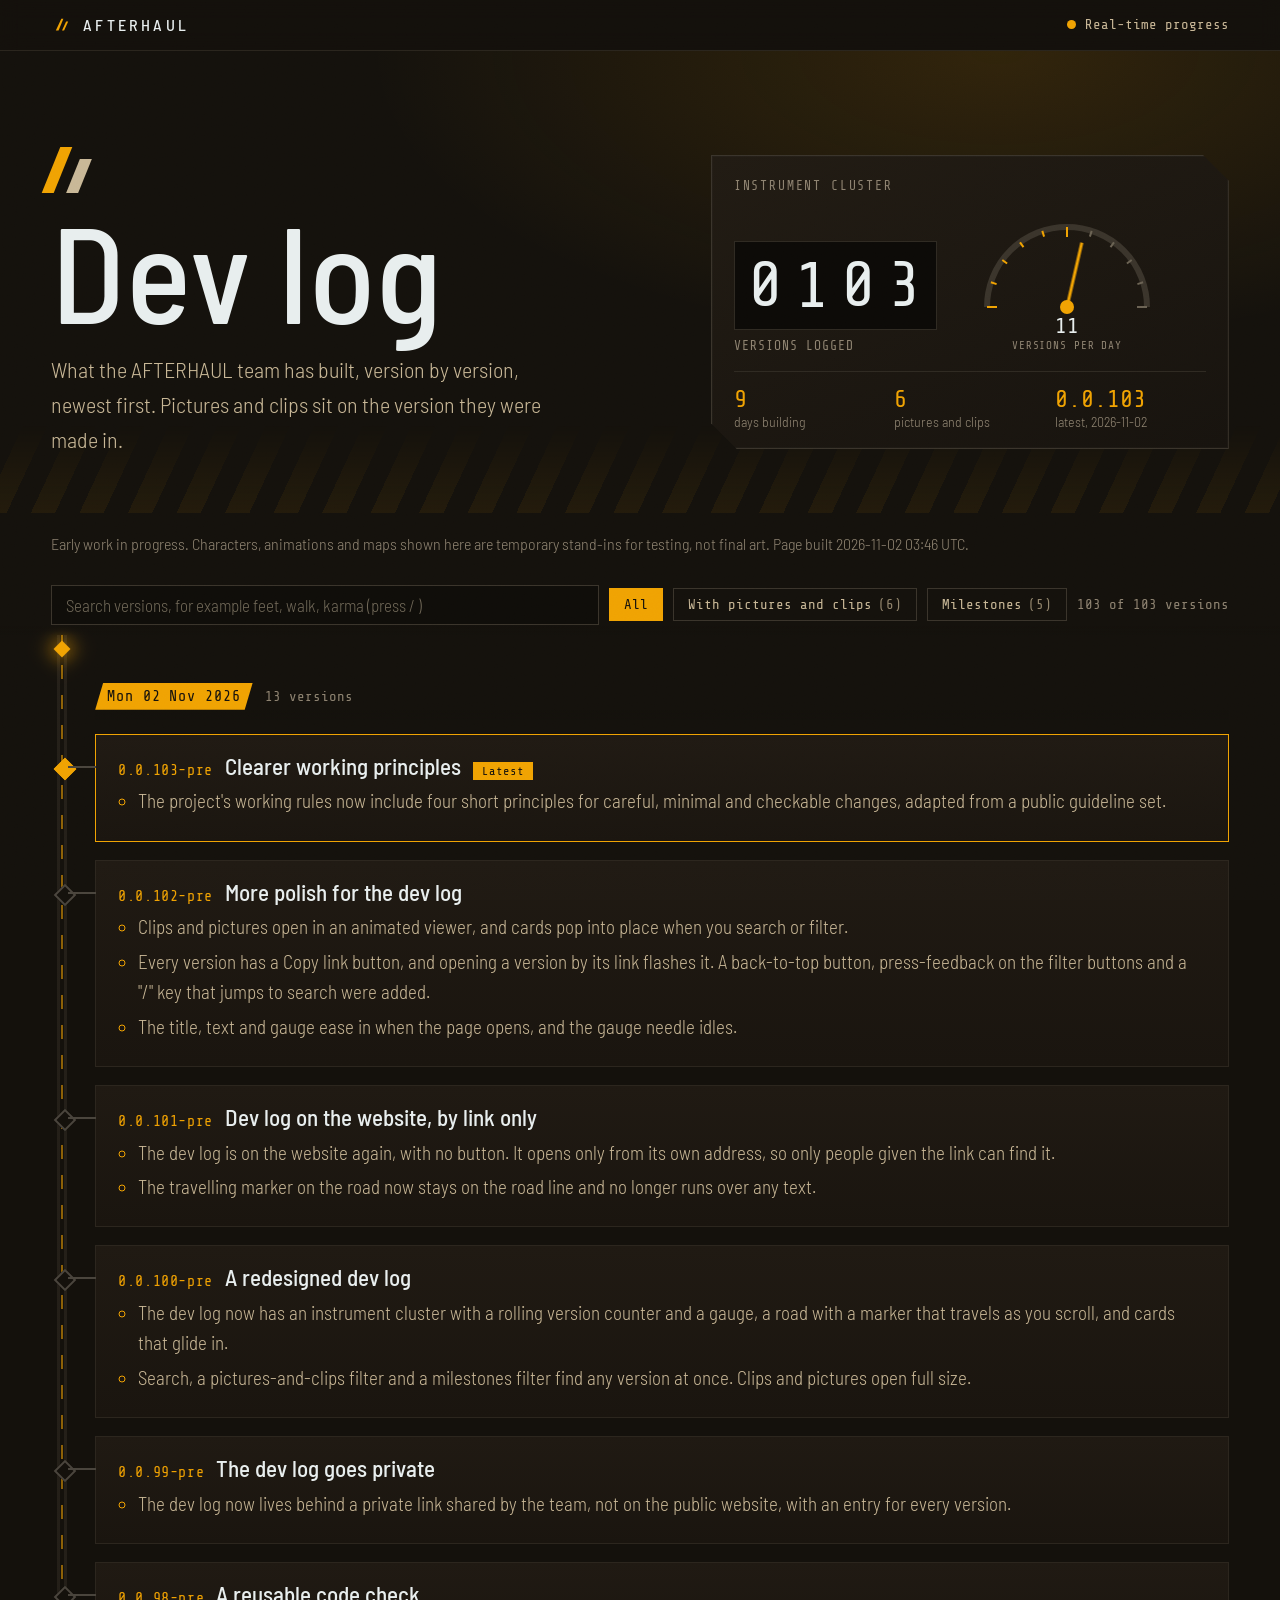
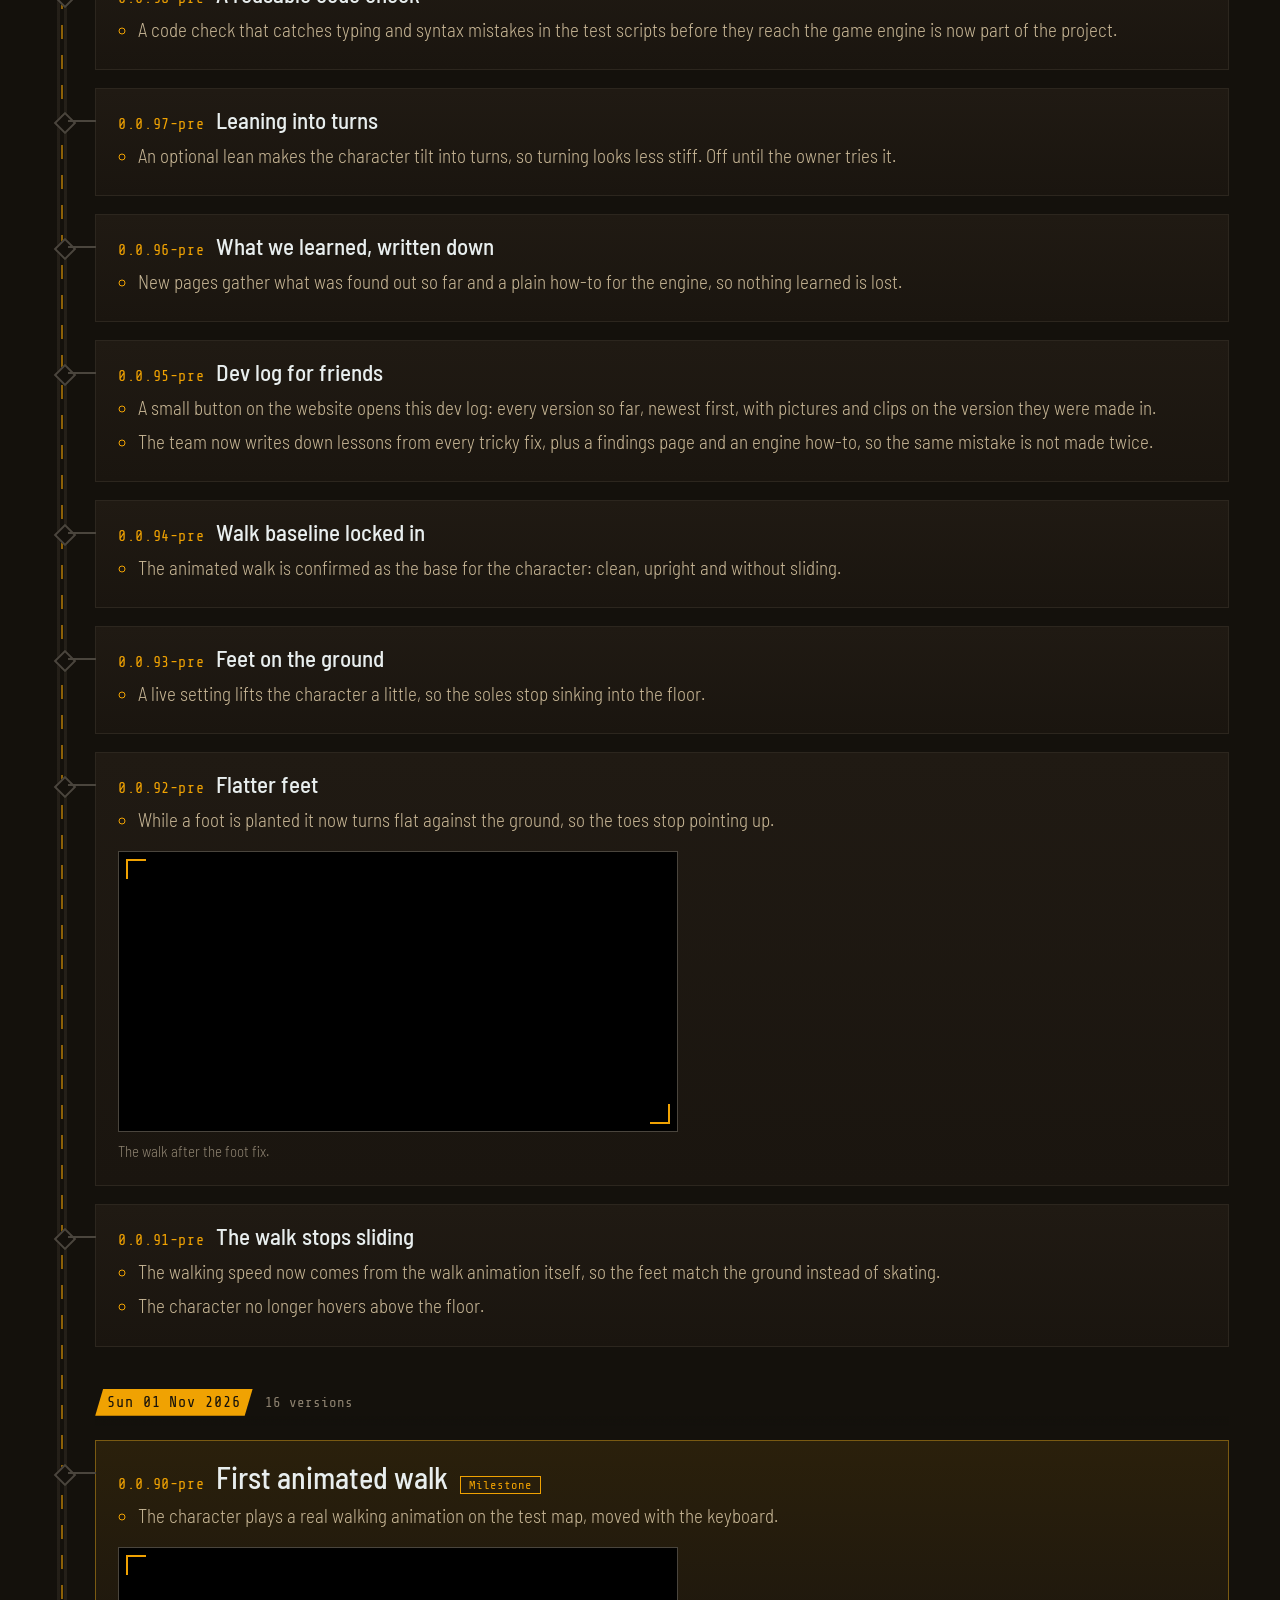
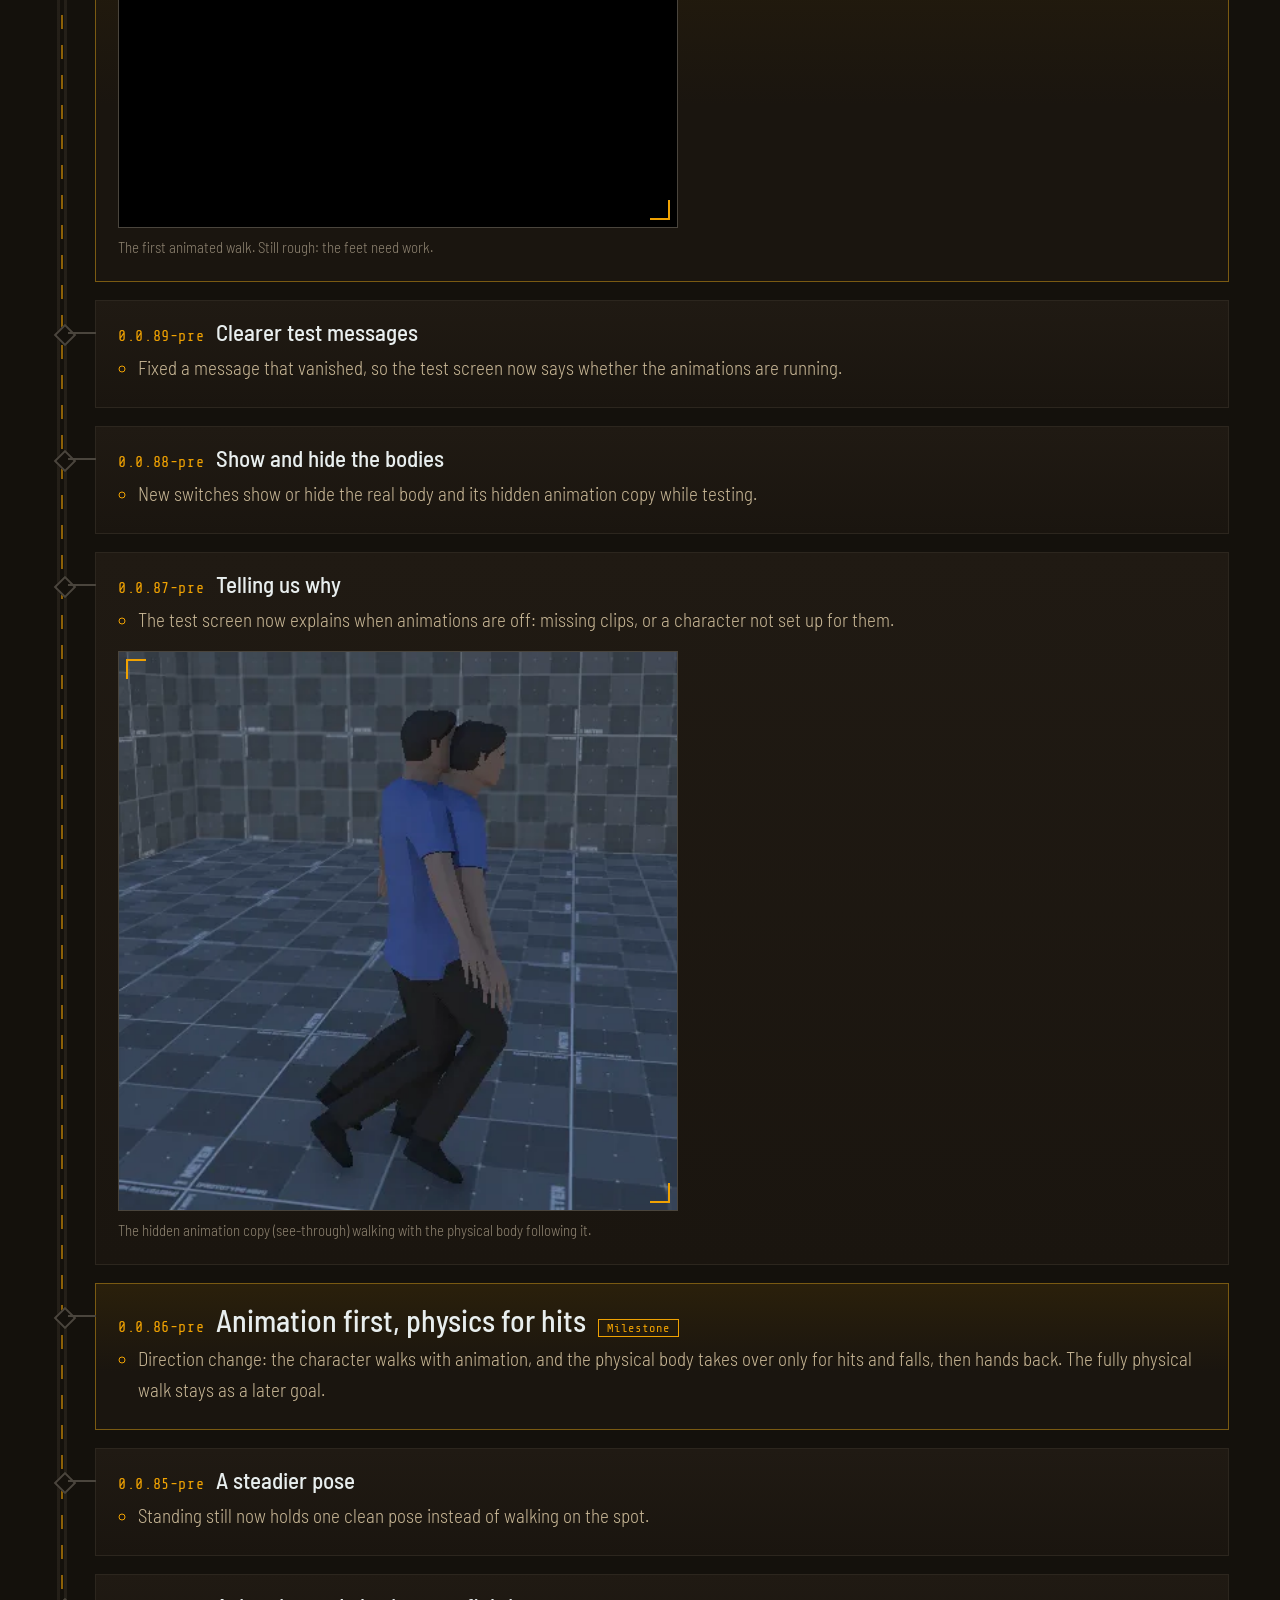
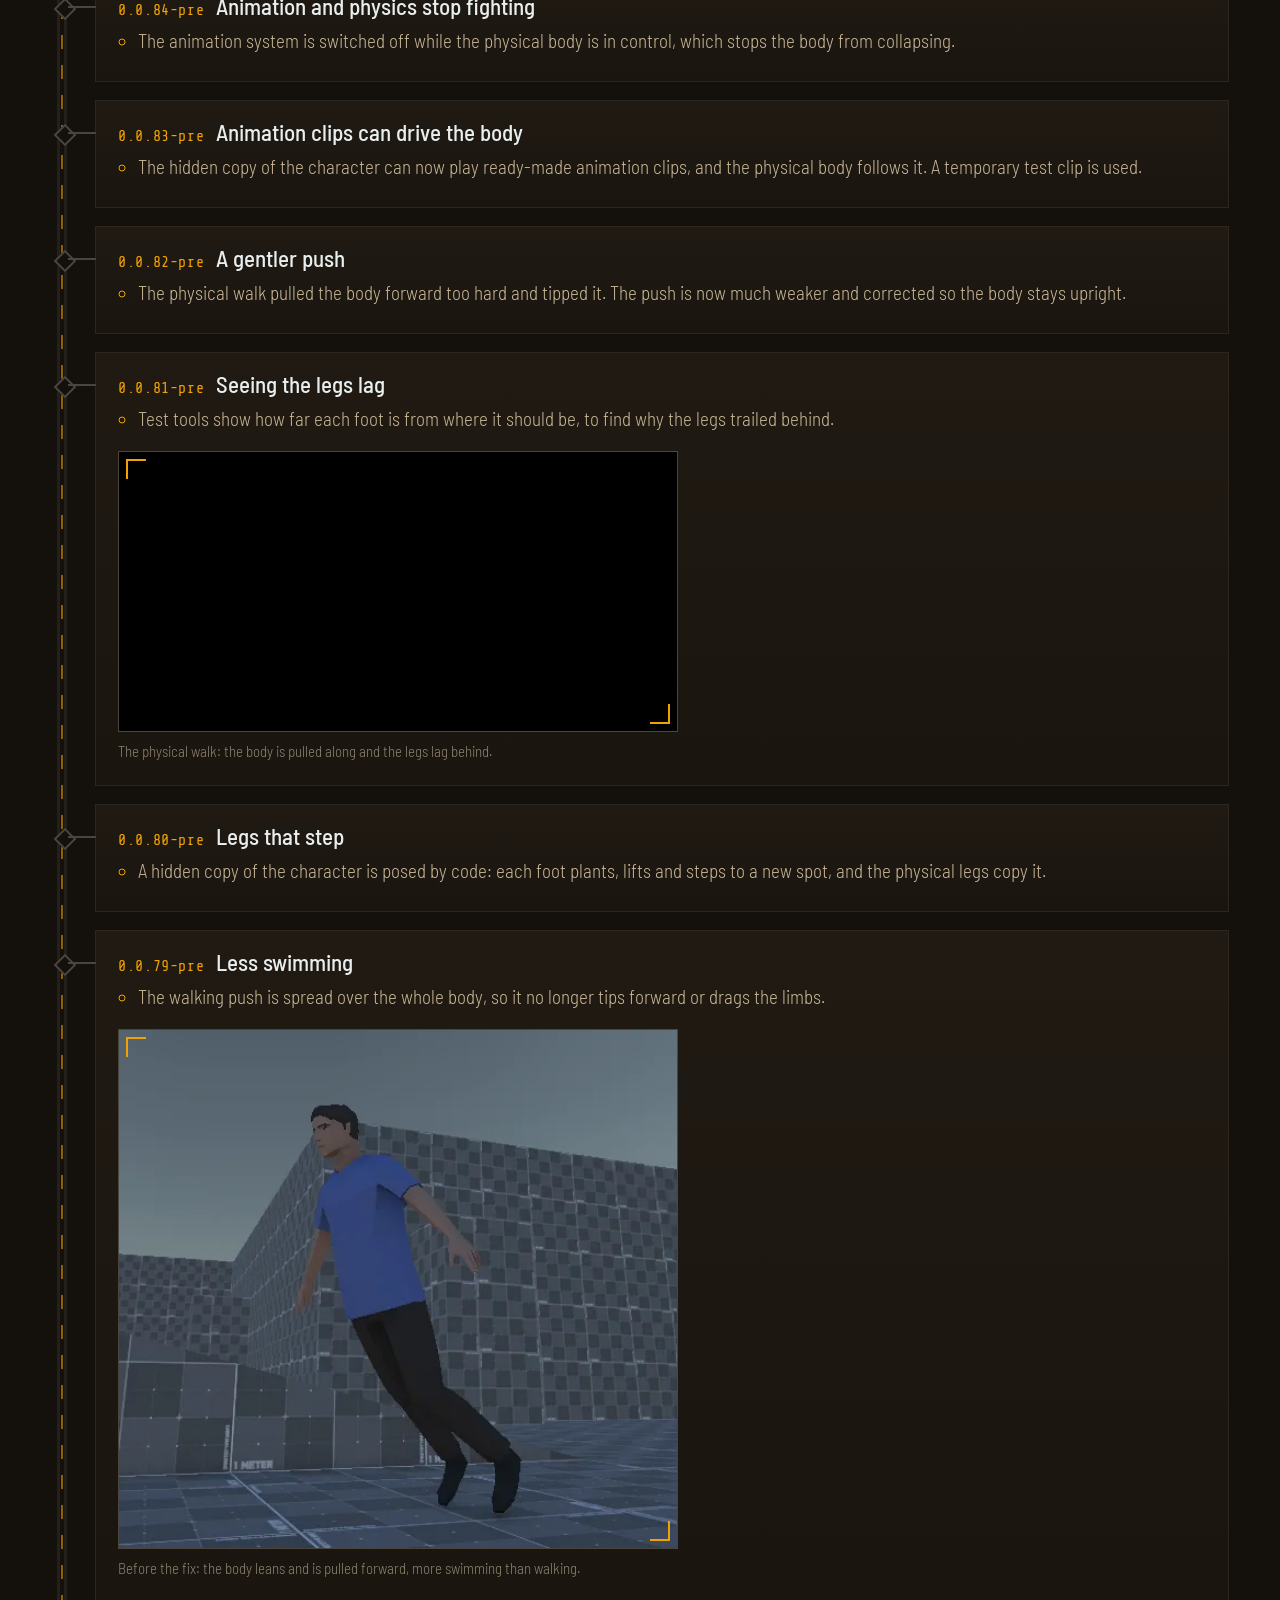
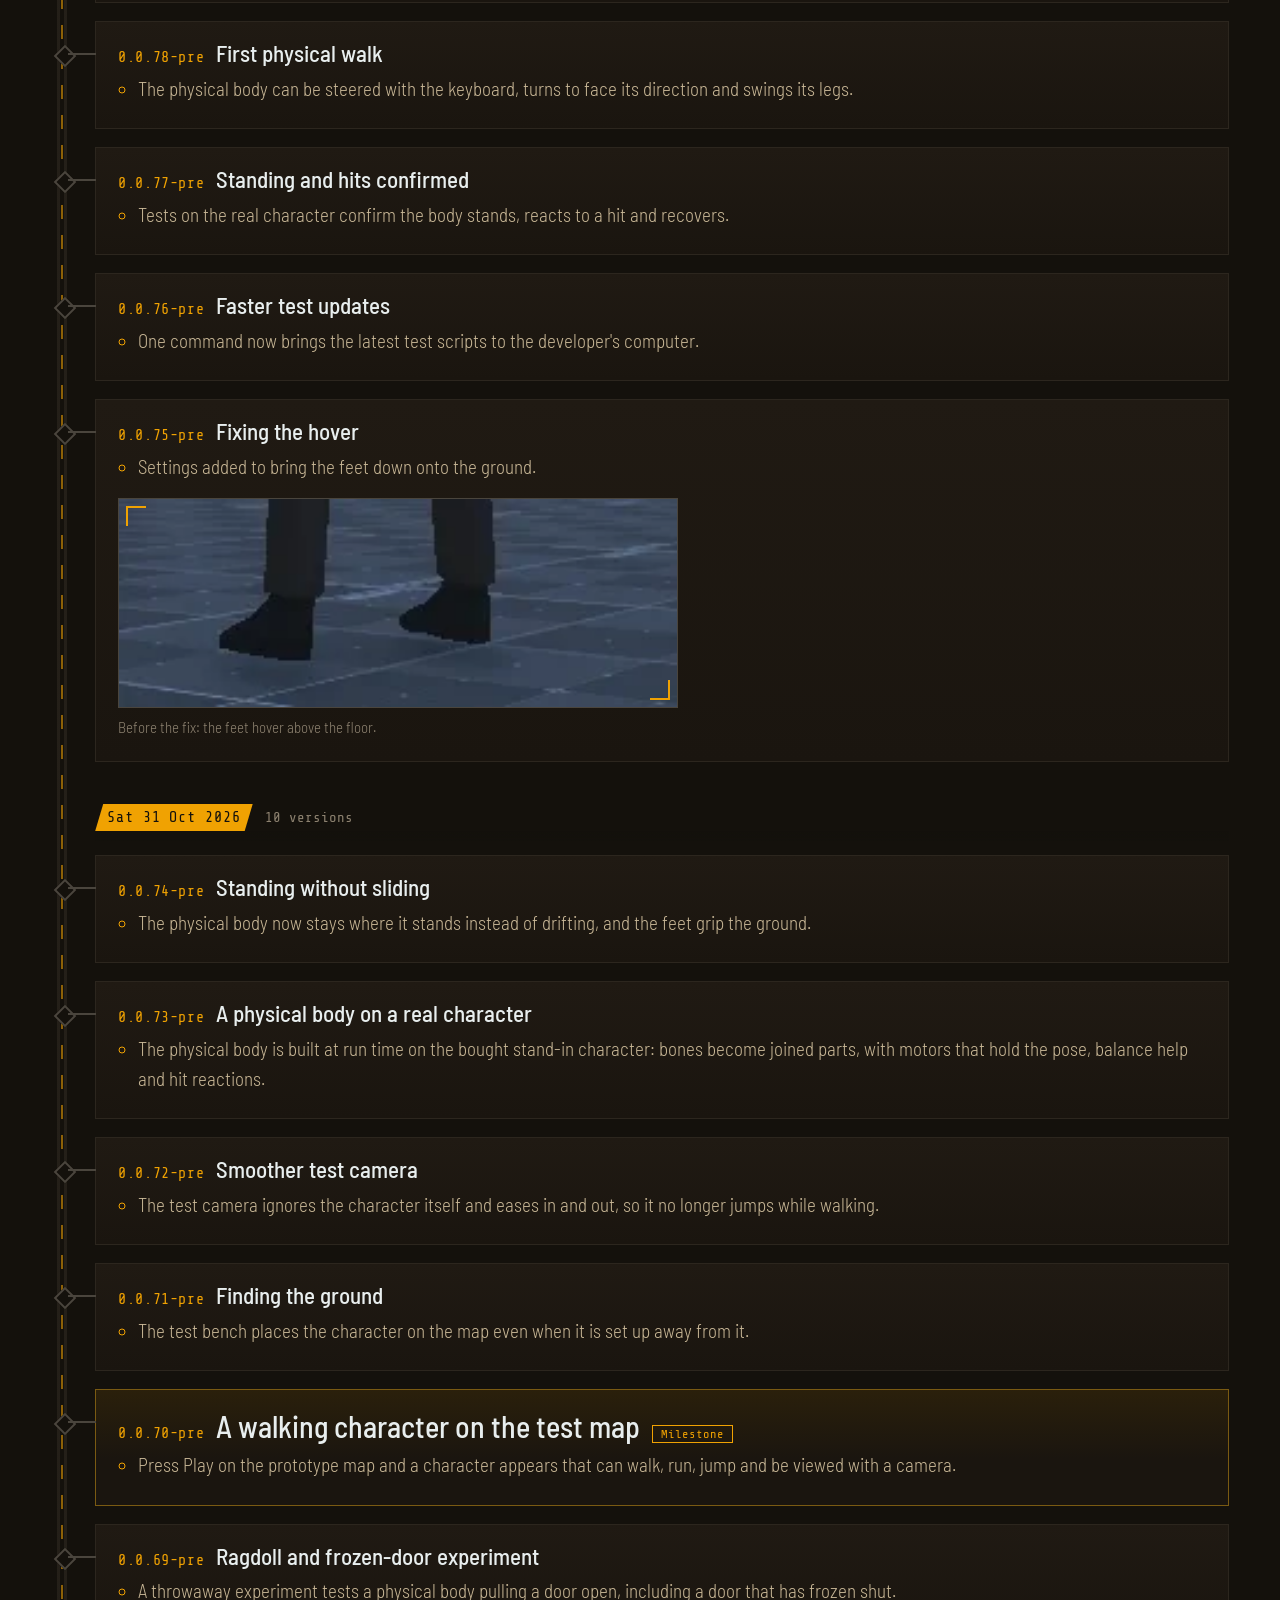
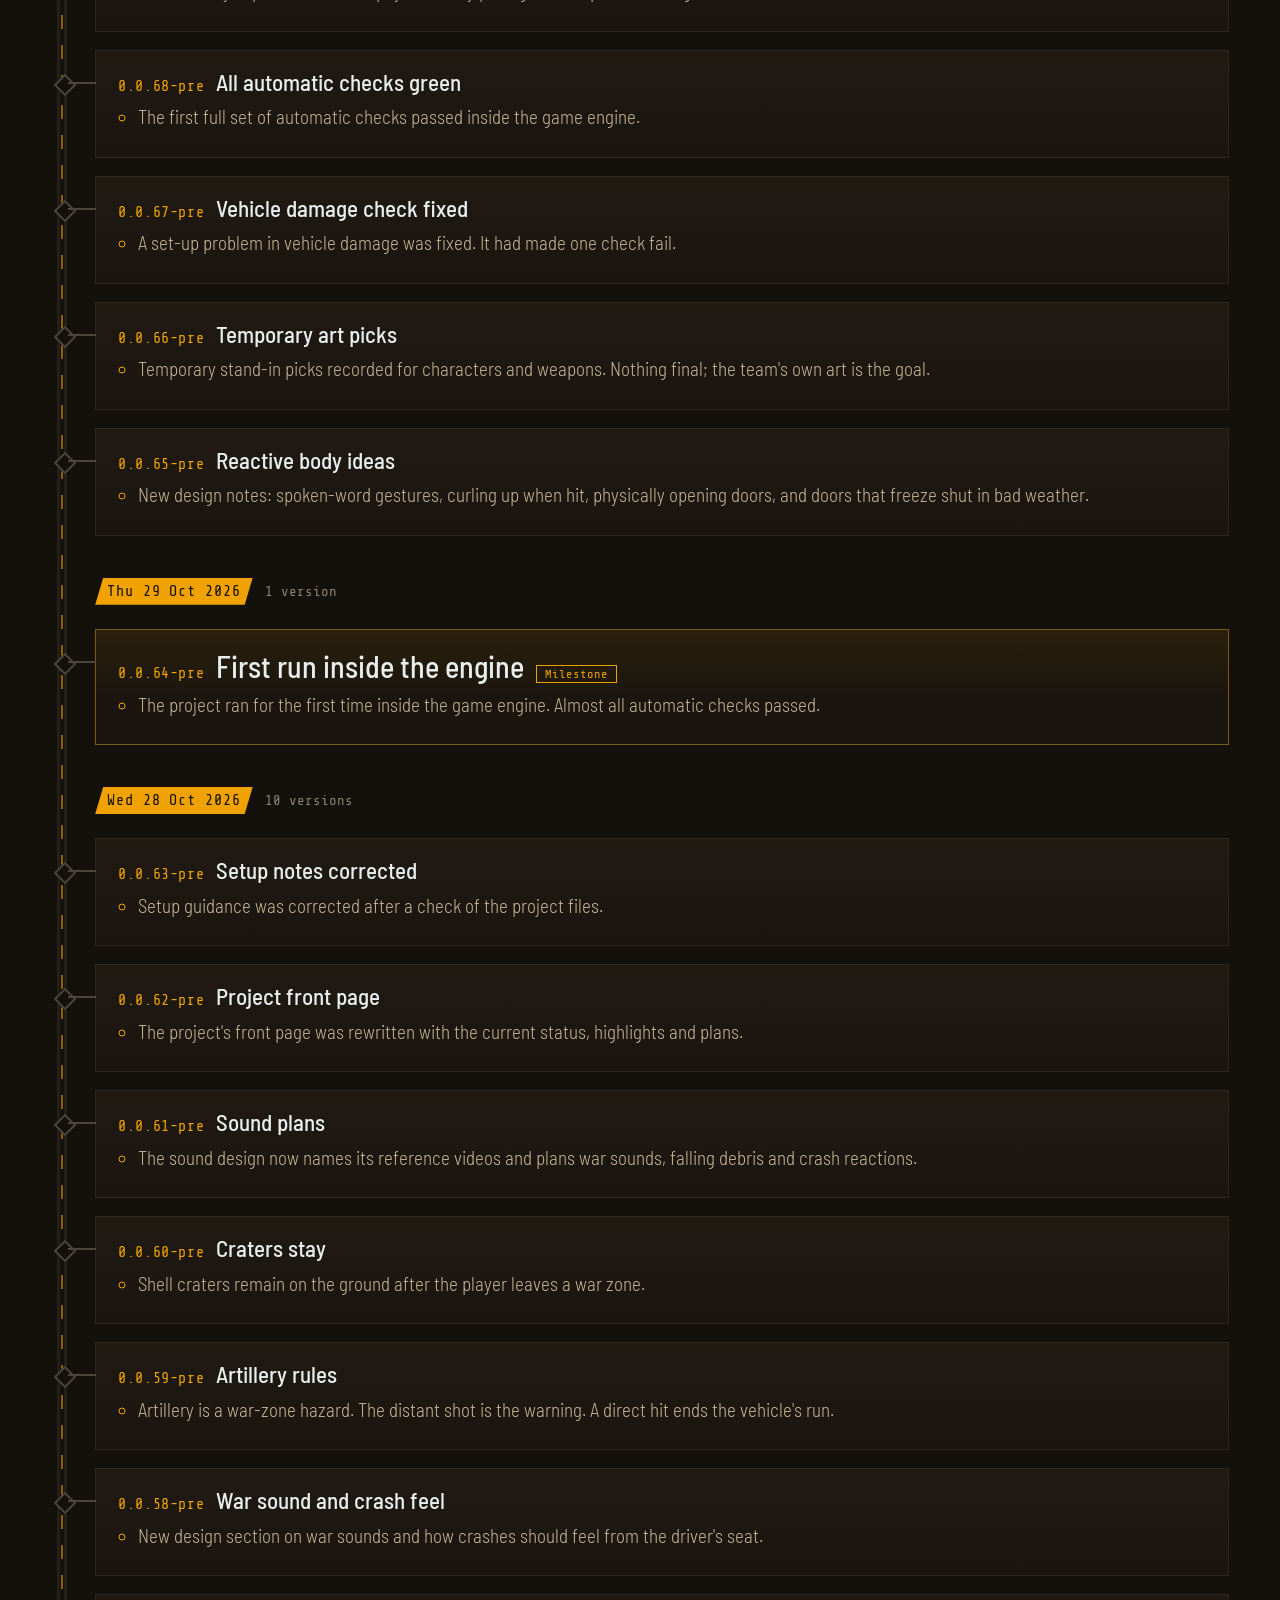
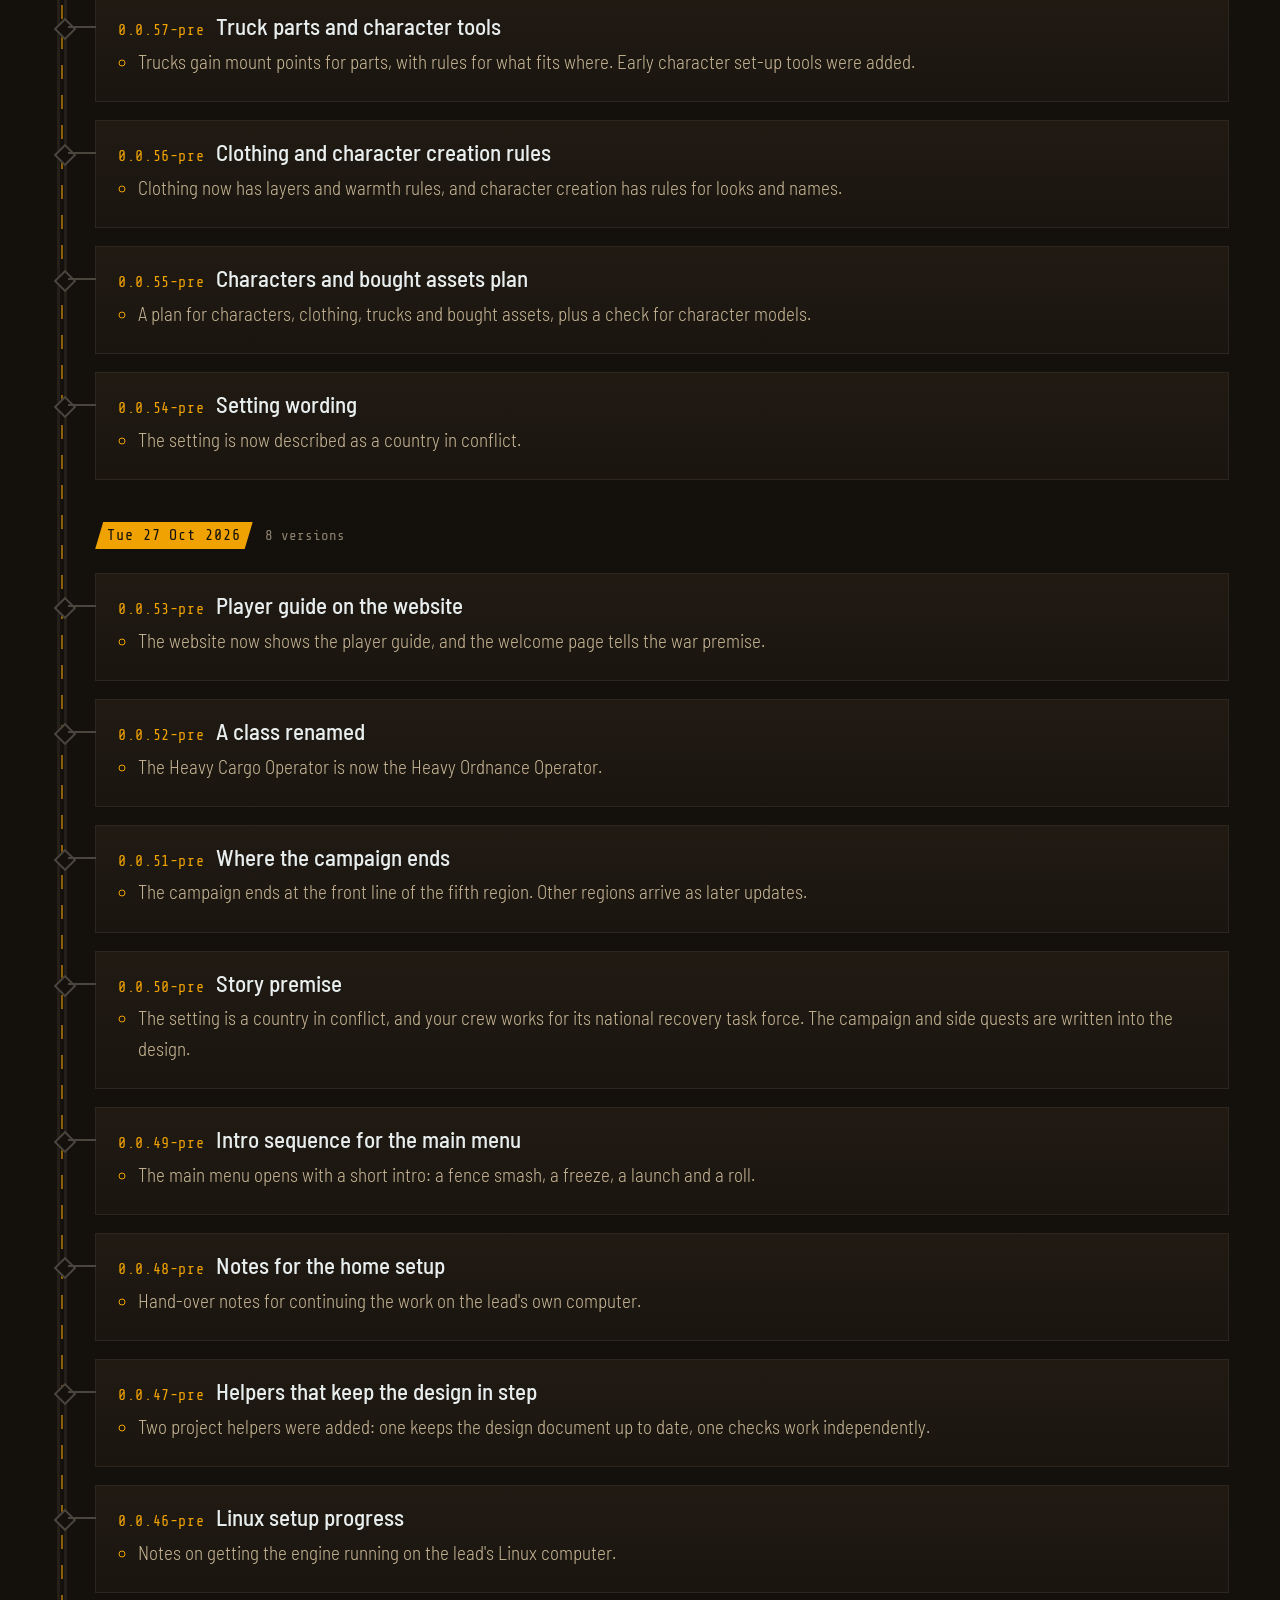
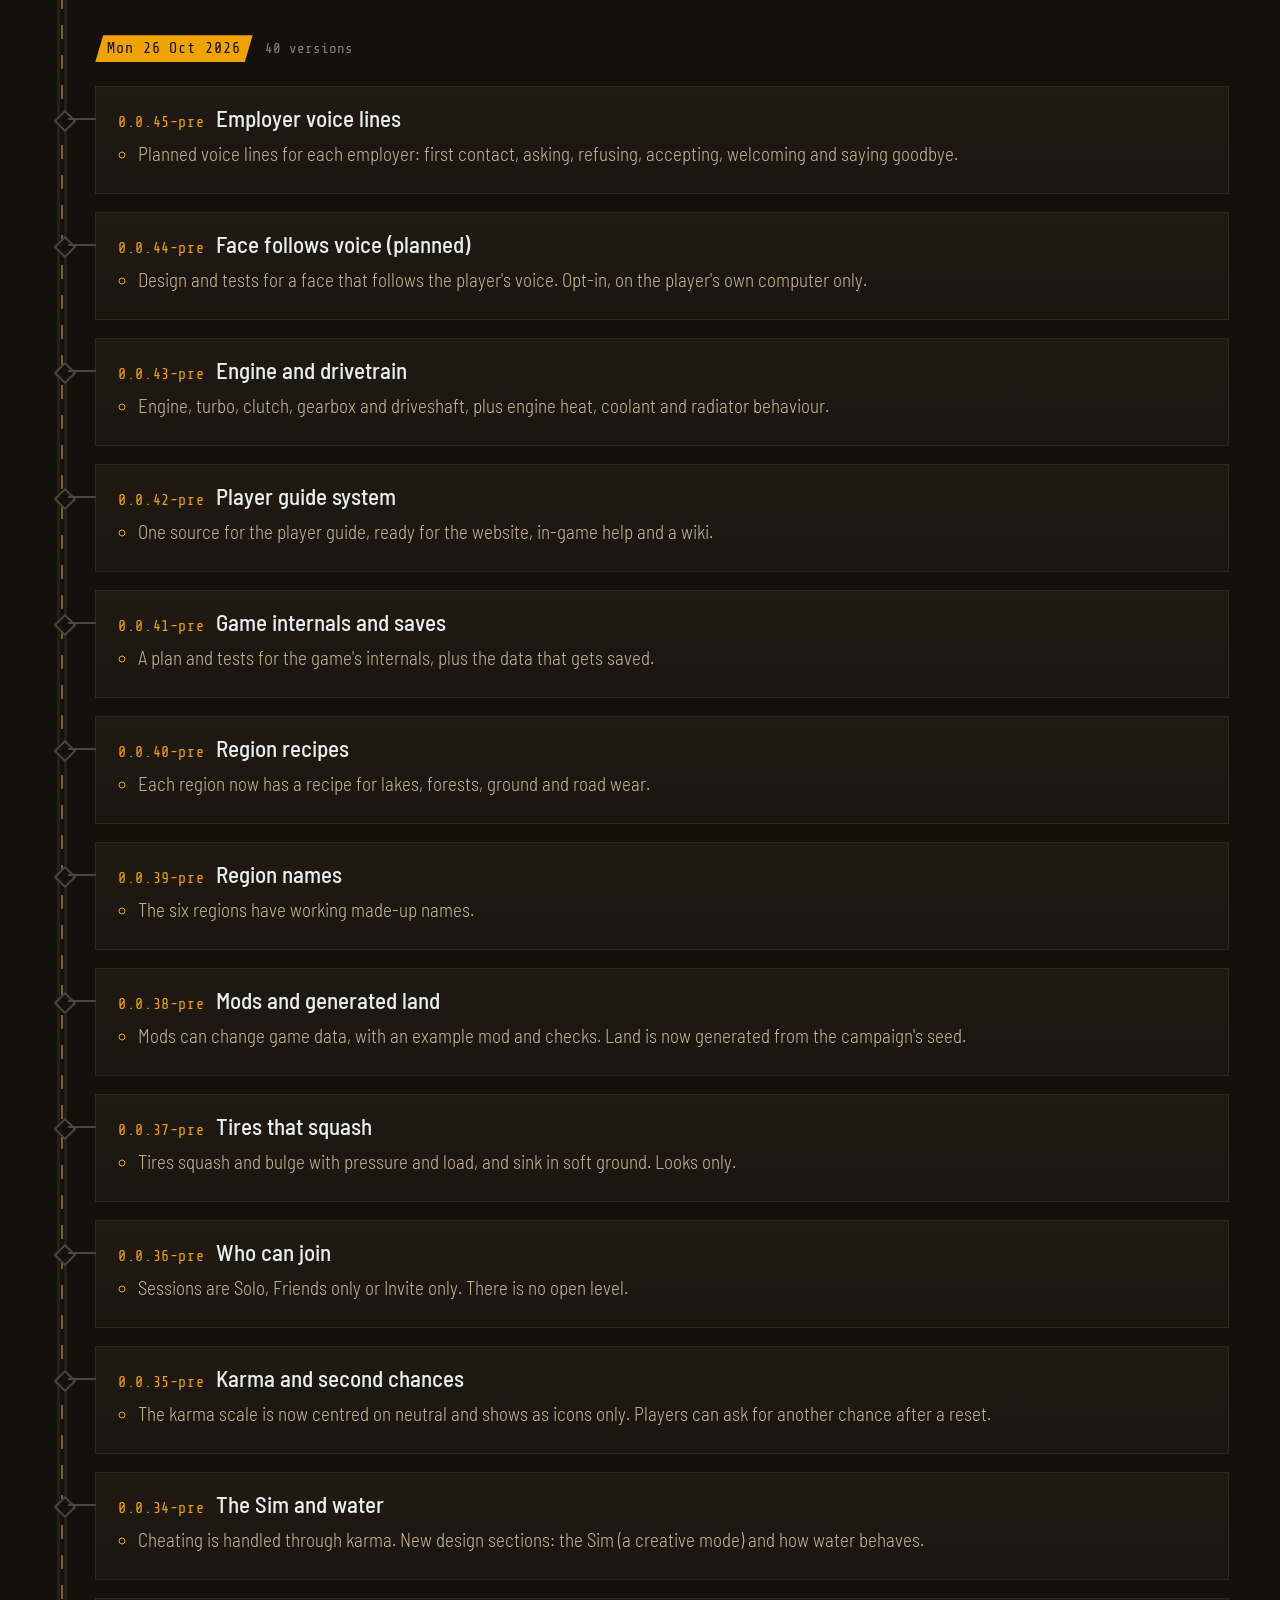
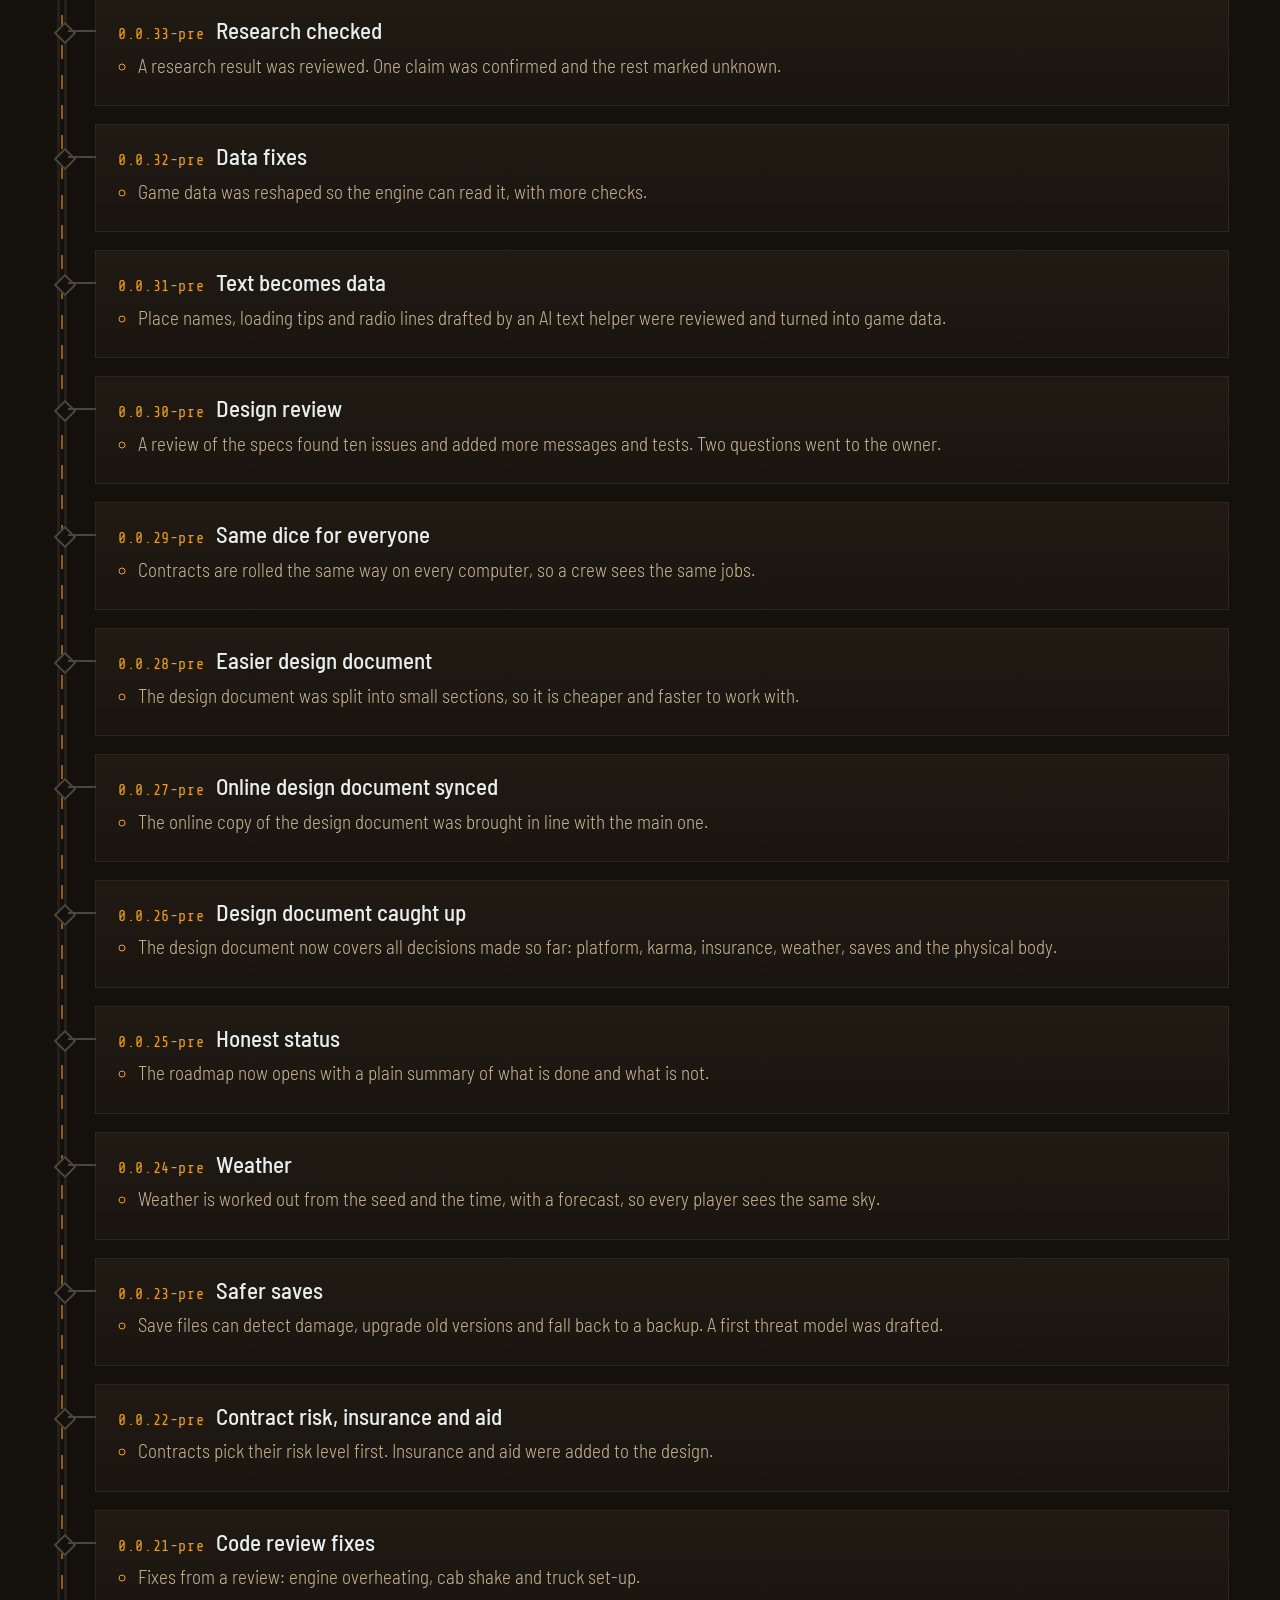
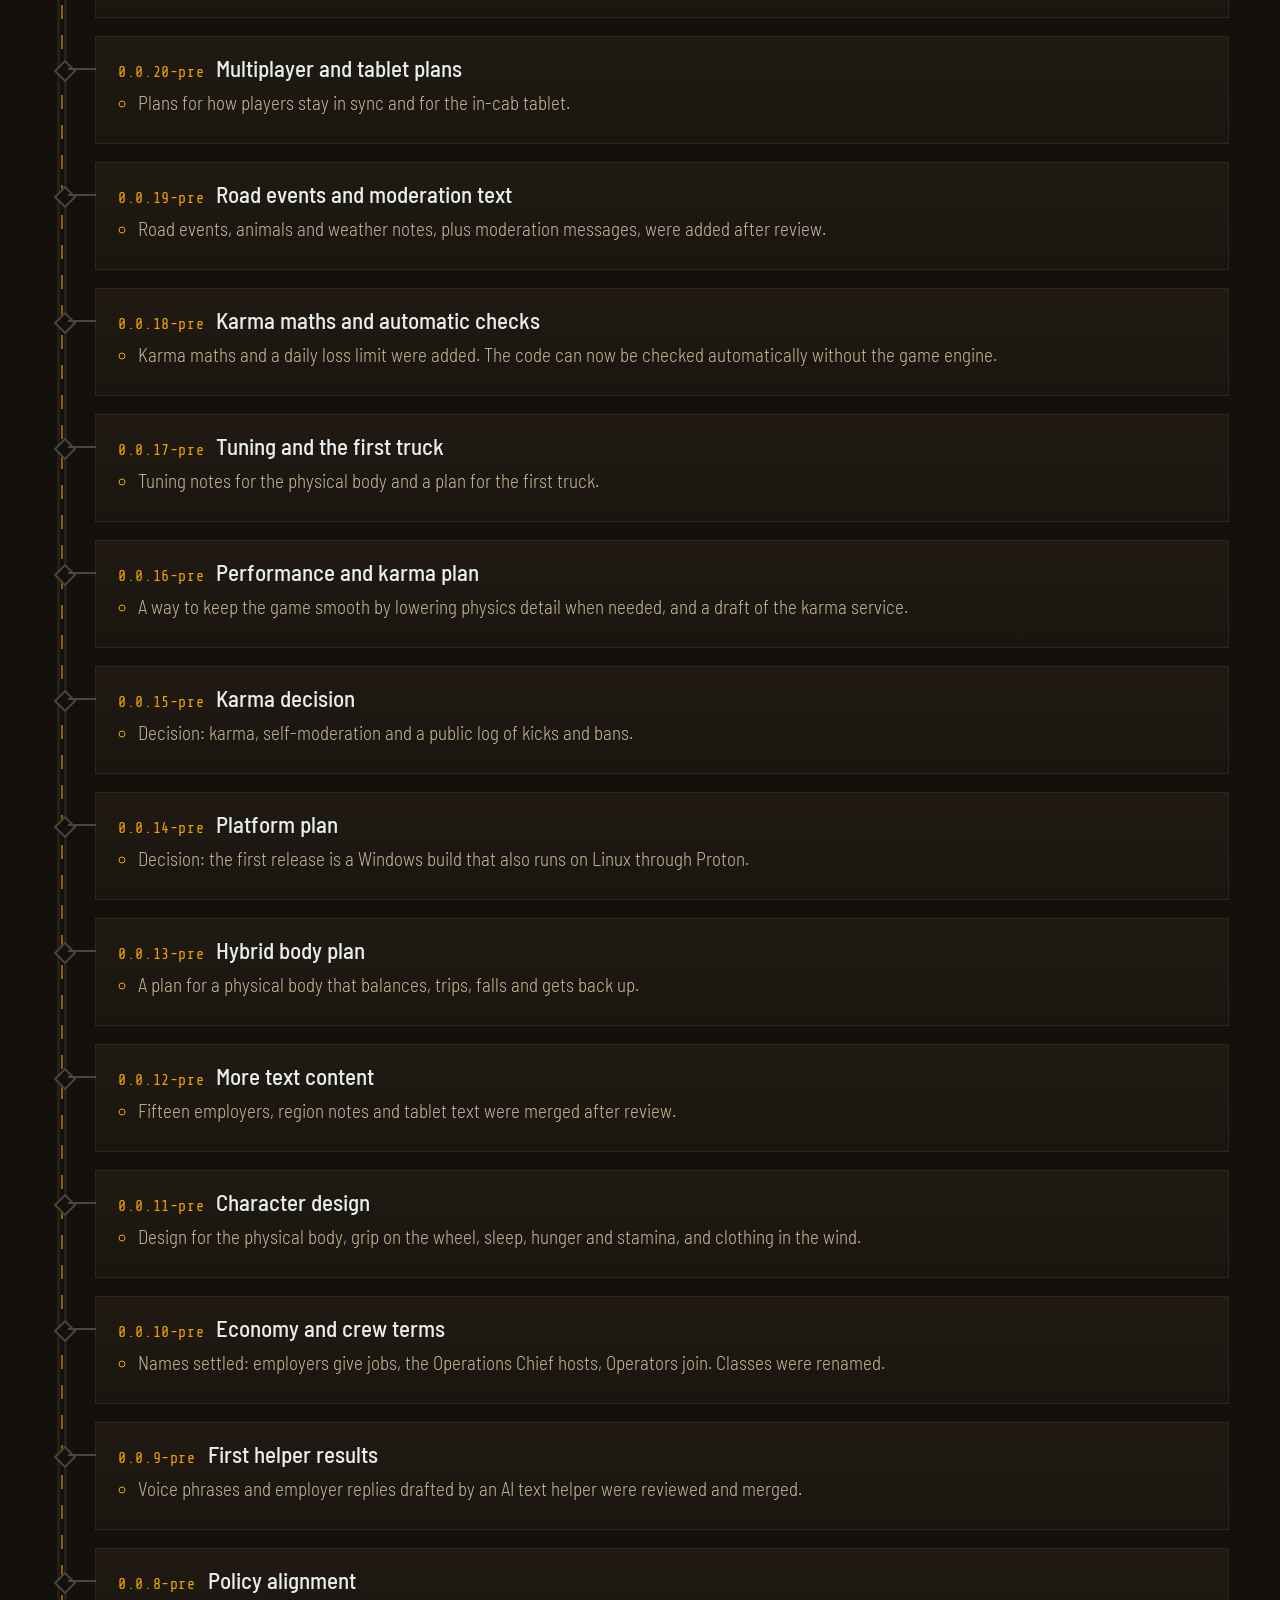
==== commit edae0c22: "Dev log: 0.0.103-pre Co-Authored-By: Claude Sonnet 5.5 <noreply@anthropic.com> Claude-Session: https" ====
--- a/devlog/index.html
+++ b/devlog/index.html
@@ -136,12 +136,12 @@
 <header class="hero"><div class="hero-in">
 <div><div class="slash" aria-hidden="true"><i></i><i></i></div><h1>Dev log</h1><p class="lede">What the AFTERHAUL team has built, version by version, newest first. Pictures and clips sit on the version they were made in.</p></div>
 <aside class="cluster" aria-label="Progress at a glance"><h2>INSTRUMENT CLUSTER</h2>
-<div class="dials"><div><div class="odo" role="img" aria-label="102 versions"><span class="dg" style="--d:0;--i:0"><ol><li>0</li><li>1</li><li>2</li><li>3</li><li>4</li><li>5</li><li>6</li><li>7</li><li>8</li><li>9</li></ol></span><span class="dg" style="--d:1;--i:1"><ol><li>0</li><li>1</li><li>2</li><li>3</li><li>4</li><li>5</li><li>6</li><li>7</li><li>8</li><li>9</li></ol></span><span class="dg" style="--d:0;--i:2"><ol><li>0</li><li>1</li><li>2</li><li>3</li><li>4</li><li>5</li><li>6</li><li>7</li><li>8</li><li>9</li></ol></span><span class="dg" style="--d:2;--i:3"><ol><li>0</li><li>1</li><li>2</li><li>3</li><li>4</li><li>5</li><li>6</li><li>7</li><li>8</li><li>9</li></ol></span></div><span class="odo-l">VERSIONS LOGGED</span></div><svg class="gauge" viewBox="0 0 200 146" role="img" aria-label="11 versions per day"><path class="arc" d="M20 100 A80 80 0 0 1 180 100"/><line class="tk hi" x1="30.0" y1="100.0" x2="20.0" y2="100.0"/><line class="tk hi" x1="29.6" y1="77.1" x2="23.9" y2="75.3"/><line class="tk hi" x1="40.1" y1="56.5" x2="35.3" y2="53.0"/><line class="tk hi" x1="56.5" y1="40.1" x2="53.0" y2="35.3"/><line class="tk hi" x1="77.1" y1="29.6" x2="75.3" y2="23.9"/><line class="tk hi" x1="100.0" y1="30.0" x2="100.0" y2="20.0"/><line class="tk" x1="122.9" y1="29.6" x2="124.7" y2="23.9"/><line class="tk" x1="143.5" y1="40.1" x2="147.0" y2="35.3"/><line class="tk" x1="159.9" y1="56.5" x2="164.7" y2="53.0"/><line class="tk" x1="170.4" y1="77.1" x2="176.1" y2="75.3"/><line class="tk" x1="170.0" y1="100.0" x2="180.0" y2="100.0"/><g class="nd" style="--ang:12deg"><g class="jit"><line x1="100" y1="100" x2="100" y2="34" stroke="#f0a202" stroke-width="3"/></g></g><circle cx="100" cy="100" r="7" fill="#f0a202"/><text x="100" y="126" >11</text><text class="sm" x="100" y="142">VERSIONS PER DAY</text></svg></div>
-<div class="stats"><div><b>9</b><span>days building</span></div><div><b>6</b><span>pictures and clips</span></div><div><b>0.0.102</b><span>latest, 2026-11-02</span></div></div></aside>
+<div class="dials"><div><div class="odo" role="img" aria-label="103 versions"><span class="dg" style="--d:0;--i:0"><ol><li>0</li><li>1</li><li>2</li><li>3</li><li>4</li><li>5</li><li>6</li><li>7</li><li>8</li><li>9</li></ol></span><span class="dg" style="--d:1;--i:1"><ol><li>0</li><li>1</li><li>2</li><li>3</li><li>4</li><li>5</li><li>6</li><li>7</li><li>8</li><li>9</li></ol></span><span class="dg" style="--d:0;--i:2"><ol><li>0</li><li>1</li><li>2</li><li>3</li><li>4</li><li>5</li><li>6</li><li>7</li><li>8</li><li>9</li></ol></span><span class="dg" style="--d:3;--i:3"><ol><li>0</li><li>1</li><li>2</li><li>3</li><li>4</li><li>5</li><li>6</li><li>7</li><li>8</li><li>9</li></ol></span></div><span class="odo-l">VERSIONS LOGGED</span></div><svg class="gauge" viewBox="0 0 200 146" role="img" aria-label="11 versions per day"><path class="arc" d="M20 100 A80 80 0 0 1 180 100"/><line class="tk hi" x1="30.0" y1="100.0" x2="20.0" y2="100.0"/><line class="tk hi" x1="29.6" y1="77.1" x2="23.9" y2="75.3"/><line class="tk hi" x1="40.1" y1="56.5" x2="35.3" y2="53.0"/><line class="tk hi" x1="56.5" y1="40.1" x2="53.0" y2="35.3"/><line class="tk hi" x1="77.1" y1="29.6" x2="75.3" y2="23.9"/><line class="tk hi" x1="100.0" y1="30.0" x2="100.0" y2="20.0"/><line class="tk" x1="122.9" y1="29.6" x2="124.7" y2="23.9"/><line class="tk" x1="143.5" y1="40.1" x2="147.0" y2="35.3"/><line class="tk" x1="159.9" y1="56.5" x2="164.7" y2="53.0"/><line class="tk" x1="170.4" y1="77.1" x2="176.1" y2="75.3"/><line class="tk" x1="170.0" y1="100.0" x2="180.0" y2="100.0"/><g class="nd" style="--ang:13deg"><g class="jit"><line x1="100" y1="100" x2="100" y2="34" stroke="#f0a202" stroke-width="3"/></g></g><circle cx="100" cy="100" r="7" fill="#f0a202"/><text x="100" y="126" >11</text><text class="sm" x="100" y="142">VERSIONS PER DAY</text></svg></div>
+<div class="stats"><div><b>9</b><span>days building</span></div><div><b>6</b><span>pictures and clips</span></div><div><b>0.0.103</b><span>latest, 2026-11-02</span></div></div></aside>
 </div></header>
-<p class="notice">Early work in progress. Characters, animations and maps shown here are temporary stand-ins for testing, not final art. Page built 2026-11-02 03:42 UTC.</p>
+<p class="notice">Early work in progress. Characters, animations and maps shown here are temporary stand-ins for testing, not final art. Page built 2026-11-02 03:46 UTC.</p>
 <div class="tools" role="search"><div class="sw"><input id="q" type="search" placeholder="Search versions, for example feet, walk, karma (press / )" aria-label="Search the dev log"><button class="qx" id="qx" type="button" aria-label="Clear search" hidden>&times;</button></div><button class="chip" data-m="all" aria-pressed="true" type="button">All</button><button class="chip" data-m="media" aria-pressed="false" type="button">With pictures and clips<em id="n-media"></em></button><button class="chip" data-m="ms" aria-pressed="false" type="button">Milestones<em id="n-ms"></em></button><span class="count" id="cnt" aria-live="polite"></span></div>
-<main><div class="road" aria-hidden="true"></div><div class="truck" aria-hidden="true"></div><section class="grp"><h2 class="day"><b>Mon 02 Nov 2026</b><span>12 versions</span></h2><ol class="log"><li id="v0.0.102-pre" class="latest" data-t="0.0.102-pre more polish for the dev log clips and pictures open in an animated viewer, and cards pop into place when you search or filter. every version has a copy link button, and opening a version by its link flashes it. a back-to-top button, press-feedback on the filter buttons and a &quot;/&quot; key that jumps to search were added. the title, text and gauge ease in when the page opens, and the gauge needle idles."><button type="button" class="cp" aria-label="Copy link to 0.0.102-pre">Copy link</button><h3><span class="v">0.0.102-pre</span>More polish for the dev log<span class="tag fill">Latest</span></h3><ul><li>Clips and pictures open in an animated viewer, and cards pop into place when you search or filter.</li><li>Every version has a Copy link button, and opening a version by its link flashes it. A back-to-top button, press-feedback on the filter buttons and a "/" key that jumps to search were added.</li><li>The title, text and gauge ease in when the page opens, and the gauge needle idles.</li></ul></li><li id="v0.0.101-pre" class="" data-t="0.0.101-pre dev log on the website, by link only the dev log is on the website again, with no button. it opens only from its own address, so only people given the link can find it. the travelling marker on the road now stays on the road line and no longer runs over any text."><button type="button" class="cp" aria-label="Copy link to 0.0.101-pre">Copy link</button><h3><span class="v">0.0.101-pre</span>Dev log on the website, by link only</h3><ul><li>The dev log is on the website again, with no button. It opens only from its own address, so only people given the link can find it.</li><li>The travelling marker on the road now stays on the road line and no longer runs over any text.</li></ul></li><li id="v0.0.100-pre" class="" data-t="0.0.100-pre a redesigned dev log the dev log now has an instrument cluster with a rolling version counter and a gauge, a road with a marker that travels as you scroll, and cards that glide in. search, a pictures-and-clips filter and a milestones filter find any version at once. clips and pictures open full size."><button type="button" class="cp" aria-label="Copy link to 0.0.100-pre">Copy link</button><h3><span class="v">0.0.100-pre</span>A redesigned dev log</h3><ul><li>The dev log now has an instrument cluster with a rolling version counter and a gauge, a road with a marker that travels as you scroll, and cards that glide in.</li><li>Search, a pictures-and-clips filter and a milestones filter find any version at once. Clips and pictures open full size.</li></ul></li><li id="v0.0.99-pre" class="" data-t="0.0.99-pre the dev log goes private the dev log now lives behind a private link shared by the team, not on the public website, with an entry for every version."><button type="button" class="cp" aria-label="Copy link to 0.0.99-pre">Copy link</button><h3><span class="v">0.0.99-pre</span>The dev log goes private</h3><ul><li>The dev log now lives behind a private link shared by the team, not on the public website, with an entry for every version.</li></ul></li><li id="v0.0.98-pre" class="" data-t="0.0.98-pre a reusable code check a code check that catches typing and syntax mistakes in the test scripts before they reach the game engine is now part of the project."><button type="button" class="cp" aria-label="Copy link to 0.0.98-pre">Copy link</button><h3><span class="v">0.0.98-pre</span>A reusable code check</h3><ul><li>A code check that catches typing and syntax mistakes in the test scripts before they reach the game engine is now part of the project.</li></ul></li><li id="v0.0.97-pre" class="" data-t="0.0.97-pre leaning into turns an optional lean makes the character tilt into turns, so turning looks less stiff. off until the owner tries it."><button type="button" class="cp" aria-label="Copy link to 0.0.97-pre">Copy link</button><h3><span class="v">0.0.97-pre</span>Leaning into turns</h3><ul><li>An optional lean makes the character tilt into turns, so turning looks less stiff. Off until the owner tries it.</li></ul></li><li id="v0.0.96-pre" class="" data-t="0.0.96-pre what we learned, written down new pages gather what was found out so far and a plain how-to for the engine, so nothing learned is lost."><button type="button" class="cp" aria-label="Copy link to 0.0.96-pre">Copy link</button><h3><span class="v">0.0.96-pre</span>What we learned, written down</h3><ul><li>New pages gather what was found out so far and a plain how-to for the engine, so nothing learned is lost.</li></ul></li><li id="v0.0.95-pre" class="" data-t="0.0.95-pre dev log for friends a small button on the website opens this dev log: every version so far, newest first, with pictures and clips on the version they were made in. the team now writes down lessons from every tricky fix, plus a findings page and an engine how-to, so the same mistake is not made twice."><button type="button" class="cp" aria-label="Copy link to 0.0.95-pre">Copy link</button><h3><span class="v">0.0.95-pre</span>Dev log for friends</h3><ul><li>A small button on the website opens this dev log: every version so far, newest first, with pictures and clips on the version they were made in.</li><li>The team now writes down lessons from every tricky fix, plus a findings page and an engine how-to, so the same mistake is not made twice.</li></ul></li><li id="v0.0.94-pre" class="" data-t="0.0.94-pre walk baseline locked in the animated walk is confirmed as the base for the character: clean, upright and without sliding."><button type="button" class="cp" aria-label="Copy link to 0.0.94-pre">Copy link</button><h3><span class="v">0.0.94-pre</span>Walk baseline locked in</h3><ul><li>The animated walk is confirmed as the base for the character: clean, upright and without sliding.</li></ul></li><li id="v0.0.93-pre" class="" data-t="0.0.93-pre feet on the ground a live setting lifts the character a little, so the soles stop sinking into the floor."><button type="button" class="cp" aria-label="Copy link to 0.0.93-pre">Copy link</button><h3><span class="v">0.0.93-pre</span>Feet on the ground</h3><ul><li>A live setting lifts the character a little, so the soles stop sinking into the floor.</li></ul></li><li id="v0.0.92-pre" class="" data-t="0.0.92-pre flatter feet while a foot is planted it now turns flat against the ground, so the toes stop pointing up. the walk after the foot fix."><button type="button" class="cp" aria-label="Copy link to 0.0.92-pre">Copy link</button><h3><span class="v">0.0.92-pre</span>Flatter feet</h3><ul><li>While a foot is planted it now turns flat against the ground, so the toes stop pointing up.</li></ul><figure class="m"><button type="button" class="zoom" aria-label="Enlarge: The walk after the foot fix."><video src="media/devlog-0.0.92-feet.mp4" muted loop playsinline preload="metadata" aria-label="The walk after the foot fix."></video><span class="hint">Enlarge</span></button><figcaption>The walk after the foot fix.</figcaption></figure></li><li id="v0.0.91-pre" class="" data-t="0.0.91-pre the walk stops sliding the walking speed now comes from the walk animation itself, so the feet match the ground instead of skating. the character no longer hovers above the floor."><button type="button" class="cp" aria-label="Copy link to 0.0.91-pre">Copy link</button><h3><span class="v">0.0.91-pre</span>The walk stops sliding</h3><ul><li>The walking speed now comes from the walk animation itself, so the feet match the ground instead of skating.</li><li>The character no longer hovers above the floor.</li></ul></li></ol></section><section class="grp"><h2 class="day"><b>Sun 01 Nov 2026</b><span>16 versions</span></h2><ol class="log"><li id="v0.0.90-pre" class="ms" data-t="0.0.90-pre first animated walk the character plays a real walking animation on the test map, moved with the keyboard. the first animated walk. still rough: the feet need work."><button type="button" class="cp" aria-label="Copy link to 0.0.90-pre">Copy link</button><h3><span class="v">0.0.90-pre</span>First animated walk<span class="tag">Milestone</span></h3><ul><li>The character plays a real walking animation on the test map, moved with the keyboard.</li></ul><figure class="m"><button type="button" class="zoom" aria-label="Enlarge: The first animated walk. Still rough: the feet need work."><video src="media/devlog-0.0.90-walk.mp4" muted loop playsinline preload="metadata" aria-label="The first animated walk. Still rough: the feet need work."></video><span class="hint">Enlarge</span></button><figcaption>The first animated walk. Still rough: the feet need work.</figcaption></figure></li><li id="v0.0.89-pre" class="" data-t="0.0.89-pre clearer test messages fixed a message that vanished, so the test screen now says whether the animations are running."><button type="button" class="cp" aria-label="Copy link to 0.0.89-pre">Copy link</button><h3><span class="v">0.0.89-pre</span>Clearer test messages</h3><ul><li>Fixed a message that vanished, so the test screen now says whether the animations are running.</li></ul></li><li id="v0.0.88-pre" class="" data-t="0.0.88-pre show and hide the bodies new switches show or hide the real body and its hidden animation copy while testing."><button type="button" class="cp" aria-label="Copy link to 0.0.88-pre">Copy link</button><h3><span class="v">0.0.88-pre</span>Show and hide the bodies</h3><ul><li>New switches show or hide the real body and its hidden animation copy while testing.</li></ul></li><li id="v0.0.87-pre" class="" data-t="0.0.87-pre telling us why the test screen now explains when animations are off: missing clips, or a character not set up for them. the hidden animation copy (see-through) walking with the physical body following it."><button type="button" class="cp" aria-label="Copy link to 0.0.87-pre">Copy link</button><h3><span class="v">0.0.87-pre</span>Telling us why</h3><ul><li>The test screen now explains when animations are off: missing clips, or a character not set up for them.</li></ul><figure class="m"><button type="button" class="zoom" aria-label="Enlarge: The hidden animation copy (see-through) walking with the physical body following it."><img src="media/devlog-0.0.87-twin.webp" loading="lazy" alt="The hidden animation copy (see-through) walking with the physical body following it."><span class="hint">Enlarge</span></button><figcaption>The hidden animation copy (see-through) walking with the physical body following it.</figcaption></figure></li><li id="v0.0.86-pre" class="ms" data-t="0.0.86-pre animation first, physics for hits direction change: the character walks with animation, and the physical body takes over only for hits and falls, then hands back. the fully physical walk stays as a later goal."><button type="button" class="cp" aria-label="Copy link to 0.0.86-pre">Copy link</button><h3><span class="v">0.0.86-pre</span>Animation first, physics for hits<span class="tag">Milestone</span></h3><ul><li>Direction change: the character walks with animation, and the physical body takes over only for hits and falls, then hands back. The fully physical walk stays as a later goal.</li></ul></li><li id="v0.0.85-pre" class="" data-t="0.0.85-pre a steadier pose standing still now holds one clean pose instead of walking on the spot."><button type="button" class="cp" aria-label="Copy link to 0.0.85-pre">Copy link</button><h3><span class="v">0.0.85-pre</span>A steadier pose</h3><ul><li>Standing still now holds one clean pose instead of walking on the spot.</li></ul></li><li id="v0.0.84-pre" class="" data-t="0.0.84-pre animation and physics stop fighting the animation system is switched off while the physical body is in control, which stops the body from collapsing."><button type="button" class="cp" aria-label="Copy link to 0.0.84-pre">Copy link</button><h3><span class="v">0.0.84-pre</span>Animation and physics stop fighting</h3><ul><li>The animation system is switched off while the physical body is in control, which stops the body from collapsing.</li></ul></li><li id="v0.0.83-pre" class="" data-t="0.0.83-pre animation clips can drive the body the hidden copy of the character can now play ready-made animation clips, and the physical body follows it. a temporary test clip is used."><button type="button" class="cp" aria-label="Copy link to 0.0.83-pre">Copy link</button><h3><span class="v">0.0.83-pre</span>Animation clips can drive the body</h3><ul><li>The hidden copy of the character can now play ready-made animation clips, and the physical body follows it. A temporary test clip is used.</li></ul></li><li id="v0.0.82-pre" class="" data-t="0.0.82-pre a gentler push the physical walk pulled the body forward too hard and tipped it. the push is now much weaker and corrected so the body stays upright."><button type="button" class="cp" aria-label="Copy link to 0.0.82-pre">Copy link</button><h3><span class="v">0.0.82-pre</span>A gentler push</h3><ul><li>The physical walk pulled the body forward too hard and tipped it. The push is now much weaker and corrected so the body stays upright.</li></ul></li><li id="v0.0.81-pre" class="" data-t="0.0.81-pre seeing the legs lag test tools show how far each foot is from where it should be, to find why the legs trailed behind. the physical walk: the body is pulled along and the legs lag behind."><button type="button" class="cp" aria-label="Copy link to 0.0.81-pre">Copy link</button><h3><span class="v">0.0.81-pre</span>Seeing the legs lag</h3><ul><li>Test tools show how far each foot is from where it should be, to find why the legs trailed behind.</li></ul><figure class="m"><button type="button" class="zoom" aria-label="Enlarge: The physical walk: the body is pulled along and the legs lag behind."><video src="media/devlog-0.0.81-physical-walk.mp4" muted loop playsinline preload="metadata" aria-label="The physical walk: the body is pulled along and the legs lag behind."></video><span class="hint">Enlarge</span></button><figcaption>The physical walk: the body is pulled along and the legs lag behind.</figcaption></figure></li><li id="v0.0.80-pre" class="" data-t="0.0.80-pre legs that step a hidden copy of the character is posed by code: each foot plants, lifts and steps to a new spot, and the physical legs copy it."><button type="button" class="cp" aria-label="Copy link to 0.0.80-pre">Copy link</button><h3><span class="v">0.0.80-pre</span>Legs that step</h3><ul><li>A hidden copy of the character is posed by code: each foot plants, lifts and steps to a new spot, and the physical legs copy it.</li></ul></li><li id="v0.0.79-pre" class="" data-t="0.0.79-pre less swimming the walking push is spread over the whole body, so it no longer tips forward or drags the limbs. before the fix: the body leans and is pulled forward, more swimming than walking."><button type="button" class="cp" aria-label="Copy link to 0.0.79-pre">Copy link</button><h3><span class="v">0.0.79-pre</span>Less swimming</h3><ul><li>The walking push is spread over the whole body, so it no longer tips forward or drags the limbs.</li></ul><figure class="m"><button type="button" class="zoom" aria-label="Enlarge: Before the fix: the body leans and is pulled forward, more swimming than walking."><img src="media/devlog-0.0.79-swimming.webp" loading="lazy" alt="Before the fix: the body leans and is pulled forward, more swimming than walking."><span class="hint">Enlarge</span></button><figcaption>Before the fix: the body leans and is pulled forward, more swimming than walking.</figcaption></figure></li><li id="v0.0.78-pre" class="" data-t="0.0.78-pre first physical walk the physical body can be steered with the keyboard, turns to face its direction and swings its legs."><button type="button" class="cp" aria-label="Copy link to 0.0.78-pre">Copy link</button><h3><span class="v">0.0.78-pre</span>First physical walk</h3><ul><li>The physical body can be steered with the keyboard, turns to face its direction and swings its legs.</li></ul></li><li id="v0.0.77-pre" class="" data-t="0.0.77-pre standing and hits confirmed tests on the real character confirm the body stands, reacts to a hit and recovers."><button type="button" class="cp" aria-label="Copy link to 0.0.77-pre">Copy link</button><h3><span class="v">0.0.77-pre</span>Standing and hits confirmed</h3><ul><li>Tests on the real character confirm the body stands, reacts to a hit and recovers.</li></ul></li><li id="v0.0.76-pre" class="" data-t="0.0.76-pre faster test updates one command now brings the latest test scripts to the developer&#x27;s computer."><button type="button" class="cp" aria-label="Copy link to 0.0.76-pre">Copy link</button><h3><span class="v">0.0.76-pre</span>Faster test updates</h3><ul><li>One command now brings the latest test scripts to the developer's computer.</li></ul></li><li id="v0.0.75-pre" class="" data-t="0.0.75-pre fixing the hover settings added to bring the feet down onto the ground. before the fix: the feet hover above the floor."><button type="button" class="cp" aria-label="Copy link to 0.0.75-pre">Copy link</button><h3><span class="v">0.0.75-pre</span>Fixing the hover</h3><ul><li>Settings added to bring the feet down onto the ground.</li></ul><figure class="m"><button type="button" class="zoom" aria-label="Enlarge: Before the fix: the feet hover above the floor."><img src="media/devlog-0.0.75-hover.webp" loading="lazy" alt="Before the fix: the feet hover above the floor."><span class="hint">Enlarge</span></button><figcaption>Before the fix: the feet hover above the floor.</figcaption></figure></li></ol></section><section class="grp"><h2 class="day"><b>Sat 31 Oct 2026</b><span>10 versions</span></h2><ol class="log"><li id="v0.0.74-pre" class="" data-t="0.0.74-pre standing without sliding the physical body now stays where it stands instead of drifting, and the feet grip the ground."><button type="button" class="cp" aria-label="Copy link to 0.0.74-pre">Copy link</button><h3><span class="v">0.0.74-pre</span>Standing without sliding</h3><ul><li>The physical body now stays where it stands instead of drifting, and the feet grip the ground.</li></ul></li><li id="v0.0.73-pre" class="" data-t="0.0.73-pre a physical body on a real character the physical body is built at run time on the bought stand-in character: bones become joined parts, with motors that hold the pose, balance help and hit reactions."><button type="button" class="cp" aria-label="Copy link to 0.0.73-pre">Copy link</button><h3><span class="v">0.0.73-pre</span>A physical body on a real character</h3><ul><li>The physical body is built at run time on the bought stand-in character: bones become joined parts, with motors that hold the pose, balance help and hit reactions.</li></ul></li><li id="v0.0.72-pre" class="" data-t="0.0.72-pre smoother test camera the test camera ignores the character itself and eases in and out, so it no longer jumps while walking."><button type="button" class="cp" aria-label="Copy link to 0.0.72-pre">Copy link</button><h3><span class="v">0.0.72-pre</span>Smoother test camera</h3><ul><li>The test camera ignores the character itself and eases in and out, so it no longer jumps while walking.</li></ul></li><li id="v0.0.71-pre" class="" data-t="0.0.71-pre finding the ground the test bench places the character on the map even when it is set up away from it."><button type="button" class="cp" aria-label="Copy link to 0.0.71-pre">Copy link</button><h3><span class="v">0.0.71-pre</span>Finding the ground</h3><ul><li>The test bench places the character on the map even when it is set up away from it.</li></ul></li><li id="v0.0.70-pre" class="ms" data-t="0.0.70-pre a walking character on the test map press play on the prototype map and a character appears that can walk, run, jump and be viewed with a camera."><button type="button" class="cp" aria-label="Copy link to 0.0.70-pre">Copy link</button><h3><span class="v">0.0.70-pre</span>A walking character on the test map<span class="tag">Milestone</span></h3><ul><li>Press Play on the prototype map and a character appears that can walk, run, jump and be viewed with a camera.</li></ul></li><li id="v0.0.69-pre" class="" data-t="0.0.69-pre ragdoll and frozen-door experiment a throwaway experiment tests a physical body pulling a door open, including a door that has frozen shut."><button type="button" class="cp" aria-label="Copy link to 0.0.69-pre">Copy link</button><h3><span class="v">0.0.69-pre</span>Ragdoll and frozen-door experiment</h3><ul><li>A throwaway experiment tests a physical body pulling a door open, including a door that has frozen shut.</li></ul></li><li id="v0.0.68-pre" class="" data-t="0.0.68-pre all automatic checks green the first full set of automatic checks passed inside the game engine."><button type="button" class="cp" aria-label="Copy link to 0.0.68-pre">Copy link</button><h3><span class="v">0.0.68-pre</span>All automatic checks green</h3><ul><li>The first full set of automatic checks passed inside the game engine.</li></ul></li><li id="v0.0.67-pre" class="" data-t="0.0.67-pre vehicle damage check fixed a set-up problem in vehicle damage was fixed. it had made one check fail."><button type="button" class="cp" aria-label="Copy link to 0.0.67-pre">Copy link</button><h3><span class="v">0.0.67-pre</span>Vehicle damage check fixed</h3><ul><li>A set-up problem in vehicle damage was fixed. It had made one check fail.</li></ul></li><li id="v0.0.66-pre" class="" data-t="0.0.66-pre temporary art picks temporary stand-in picks recorded for characters and weapons. nothing final; the team&#x27;s own art is the goal."><button type="button" class="cp" aria-label="Copy link to 0.0.66-pre">Copy link</button><h3><span class="v">0.0.66-pre</span>Temporary art picks</h3><ul><li>Temporary stand-in picks recorded for characters and weapons. Nothing final; the team's own art is the goal.</li></ul></li><li id="v0.0.65-pre" class="" data-t="0.0.65-pre reactive body ideas new design notes: spoken-word gestures, curling up when hit, physically opening doors, and doors that freeze shut in bad weather."><button type="button" class="cp" aria-label="Copy link to 0.0.65-pre">Copy link</button><h3><span class="v">0.0.65-pre</span>Reactive body ideas</h3><ul><li>New design notes: spoken-word gestures, curling up when hit, physically opening doors, and doors that freeze shut in bad weather.</li></ul></li></ol></section><section class="grp"><h2 class="day"><b>Thu 29 Oct 2026</b><span>1 version</span></h2><ol class="log"><li id="v0.0.64-pre" class="ms" data-t="0.0.64-pre first run inside the engine the project ran for the first time inside the game engine. almost all automatic checks passed."><button type="button" class="cp" aria-label="Copy link to 0.0.64-pre">Copy link</button><h3><span class="v">0.0.64-pre</span>First run inside the engine<span class="tag">Milestone</span></h3><ul><li>The project ran for the first time inside the game engine. Almost all automatic checks passed.</li></ul></li></ol></section><section class="grp"><h2 class="day"><b>Wed 28 Oct 2026</b><span>10 versions</span></h2><ol class="log"><li id="v0.0.63-pre" class="" data-t="0.0.63-pre setup notes corrected setup guidance was corrected after a check of the project files."><button type="button" class="cp" aria-label="Copy link to 0.0.63-pre">Copy link</button><h3><span class="v">0.0.63-pre</span>Setup notes corrected</h3><ul><li>Setup guidance was corrected after a check of the project files.</li></ul></li><li id="v0.0.62-pre" class="" data-t="0.0.62-pre project front page the project&#x27;s front page was rewritten with the current status, highlights and plans."><button type="button" class="cp" aria-label="Copy link to 0.0.62-pre">Copy link</button><h3><span class="v">0.0.62-pre</span>Project front page</h3><ul><li>The project's front page was rewritten with the current status, highlights and plans.</li></ul></li><li id="v0.0.61-pre" class="" data-t="0.0.61-pre sound plans the sound design now names its reference videos and plans war sounds, falling debris and crash reactions."><button type="button" class="cp" aria-label="Copy link to 0.0.61-pre">Copy link</button><h3><span class="v">0.0.61-pre</span>Sound plans</h3><ul><li>The sound design now names its reference videos and plans war sounds, falling debris and crash reactions.</li></ul></li><li id="v0.0.60-pre" class="" data-t="0.0.60-pre craters stay shell craters remain on the ground after the player leaves a war zone."><button type="button" class="cp" aria-label="Copy link to 0.0.60-pre">Copy link</button><h3><span class="v">0.0.60-pre</span>Craters stay</h3><ul><li>Shell craters remain on the ground after the player leaves a war zone.</li></ul></li><li id="v0.0.59-pre" class="" data-t="0.0.59-pre artillery rules artillery is a war-zone hazard. the distant shot is the warning. a direct hit ends the vehicle&#x27;s run."><button type="button" class="cp" aria-label="Copy link to 0.0.59-pre">Copy link</button><h3><span class="v">0.0.59-pre</span>Artillery rules</h3><ul><li>Artillery is a war-zone hazard. The distant shot is the warning. A direct hit ends the vehicle's run.</li></ul></li><li id="v0.0.58-pre" class="" data-t="0.0.58-pre war sound and crash feel new design section on war sounds and how crashes should feel from the driver&#x27;s seat."><button type="button" class="cp" aria-label="Copy link to 0.0.58-pre">Copy link</button><h3><span class="v">0.0.58-pre</span>War sound and crash feel</h3><ul><li>New design section on war sounds and how crashes should feel from the driver's seat.</li></ul></li><li id="v0.0.57-pre" class="" data-t="0.0.57-pre truck parts and character tools trucks gain mount points for parts, with rules for what fits where. early character set-up tools were added."><button type="button" class="cp" aria-label="Copy link to 0.0.57-pre">Copy link</button><h3><span class="v">0.0.57-pre</span>Truck parts and character tools</h3><ul><li>Trucks gain mount points for parts, with rules for what fits where. Early character set-up tools were added.</li></ul></li><li id="v0.0.56-pre" class="" data-t="0.0.56-pre clothing and character creation rules clothing now has layers and warmth rules, and character creation has rules for looks and names."><button type="button" class="cp" aria-label="Copy link to 0.0.56-pre">Copy link</button><h3><span class="v">0.0.56-pre</span>Clothing and character creation rules</h3><ul><li>Clothing now has layers and warmth rules, and character creation has rules for looks and names.</li></ul></li><li id="v0.0.55-pre" class="" data-t="0.0.55-pre characters and bought assets plan a plan for characters, clothing, trucks and bought assets, plus a check for character models."><button type="button" class="cp" aria-label="Copy link to 0.0.55-pre">Copy link</button><h3><span class="v">0.0.55-pre</span>Characters and bought assets plan</h3><ul><li>A plan for characters, clothing, trucks and bought assets, plus a check for character models.</li></ul></li><li id="v0.0.54-pre" class="" data-t="0.0.54-pre setting wording the setting is now described as a country in conflict."><button type="button" class="cp" aria-label="Copy link to 0.0.54-pre">Copy link</button><h3><span class="v">0.0.54-pre</span>Setting wording</h3><ul><li>The setting is now described as a country in conflict.</li></ul></li></ol></section><section class="grp"><h2 class="day"><b>Tue 27 Oct 2026</b><span>8 versions</span></h2><ol class="log"><li id="v0.0.53-pre" class="" data-t="0.0.53-pre player guide on the website the website now shows the player guide, and the welcome page tells the war premise."><button type="button" class="cp" aria-label="Copy link to 0.0.53-pre">Copy link</button><h3><span class="v">0.0.53-pre</span>Player guide on the website</h3><ul><li>The website now shows the player guide, and the welcome page tells the war premise.</li></ul></li><li id="v0.0.52-pre" class="" data-t="0.0.52-pre a class renamed the heavy cargo operator is now the heavy ordnance operator."><button type="button" class="cp" aria-label="Copy link to 0.0.52-pre">Copy link</button><h3><span class="v">0.0.52-pre</span>A class renamed</h3><ul><li>The Heavy Cargo Operator is now the Heavy Ordnance Operator.</li></ul></li><li id="v0.0.51-pre" class="" data-t="0.0.51-pre where the campaign ends the campaign ends at the front line of the fifth region. other regions arrive as later updates."><button type="button" class="cp" aria-label="Copy link to 0.0.51-pre">Copy link</button><h3><span class="v">0.0.51-pre</span>Where the campaign ends</h3><ul><li>The campaign ends at the front line of the fifth region. Other regions arrive as later updates.</li></ul></li><li id="v0.0.50-pre" class="" data-t="0.0.50-pre story premise the setting is a country in conflict, and your crew works for its national recovery task force. the campaign and side quests are written into the design."><button type="button" class="cp" aria-label="Copy link to 0.0.50-pre">Copy link</button><h3><span class="v">0.0.50-pre</span>Story premise</h3><ul><li>The setting is a country in conflict, and your crew works for its national recovery task force. The campaign and side quests are written into the design.</li></ul></li><li id="v0.0.49-pre" class="" data-t="0.0.49-pre intro sequence for the main menu the main menu opens with a short intro: a fence smash, a freeze, a launch and a roll."><button type="button" class="cp" aria-label="Copy link to 0.0.49-pre">Copy link</button><h3><span class="v">0.0.49-pre</span>Intro sequence for the main menu</h3><ul><li>The main menu opens with a short intro: a fence smash, a freeze, a launch and a roll.</li></ul></li><li id="v0.0.48-pre" class="" data-t="0.0.48-pre notes for the home setup hand-over notes for continuing the work on the lead&#x27;s own computer."><button type="button" class="cp" aria-label="Copy link to 0.0.48-pre">Copy link</button><h3><span class="v">0.0.48-pre</span>Notes for the home setup</h3><ul><li>Hand-over notes for continuing the work on the lead's own computer.</li></ul></li><li id="v0.0.47-pre" class="" data-t="0.0.47-pre helpers that keep the design in step two project helpers were added: one keeps the design document up to date, one checks work independently."><button type="button" class="cp" aria-label="Copy link to 0.0.47-pre">Copy link</button><h3><span class="v">0.0.47-pre</span>Helpers that keep the design in step</h3><ul><li>Two project helpers were added: one keeps the design document up to date, one checks work independently.</li></ul></li><li id="v0.0.46-pre" class="" data-t="0.0.46-pre linux setup progress notes on getting the engine running on the lead&#x27;s linux computer."><button type="button" class="cp" aria-label="Copy link to 0.0.46-pre">Copy link</button><h3><span class="v">0.0.46-pre</span>Linux setup progress</h3><ul><li>Notes on getting the engine running on the lead's Linux computer.</li></ul></li></ol></section><section class="grp"><h2 class="day"><b>Mon 26 Oct 2026</b><span>40 versions</span></h2><ol class="log"><li id="v0.0.45-pre" class="" data-t="0.0.45-pre employer voice lines planned voice lines for each employer: first contact, asking, refusing, accepting, welcoming and saying goodbye."><button type="button" class="cp" aria-label="Copy link to 0.0.45-pre">Copy link</button><h3><span class="v">0.0.45-pre</span>Employer voice lines</h3><ul><li>Planned voice lines for each employer: first contact, asking, refusing, accepting, welcoming and saying goodbye.</li></ul></li><li id="v0.0.44-pre" class="" data-t="0.0.44-pre face follows voice (planned) design and tests for a face that follows the player&#x27;s voice. opt-in, on the player&#x27;s own computer only."><button type="button" class="cp" aria-label="Copy link to 0.0.44-pre">Copy link</button><h3><span class="v">0.0.44-pre</span>Face follows voice (planned)</h3><ul><li>Design and tests for a face that follows the player's voice. Opt-in, on the player's own computer only.</li></ul></li><li id="v0.0.43-pre" class="" data-t="0.0.43-pre engine and drivetrain engine, turbo, clutch, gearbox and driveshaft, plus engine heat, coolant and radiator behaviour."><button type="button" class="cp" aria-label="Copy link to 0.0.43-pre">Copy link</button><h3><span class="v">0.0.43-pre</span>Engine and drivetrain</h3><ul><li>Engine, turbo, clutch, gearbox and driveshaft, plus engine heat, coolant and radiator behaviour.</li></ul></li><li id="v0.0.42-pre" class="" data-t="0.0.42-pre player guide system one source for the player guide, ready for the website, in-game help and a wiki."><button type="button" class="cp" aria-label="Copy link to 0.0.42-pre">Copy link</button><h3><span class="v">0.0.42-pre</span>Player guide system</h3><ul><li>One source for the player guide, ready for the website, in-game help and a wiki.</li></ul></li><li id="v0.0.41-pre" class="" data-t="0.0.41-pre game internals and saves a plan and tests for the game&#x27;s internals, plus the data that gets saved."><button type="button" class="cp" aria-label="Copy link to 0.0.41-pre">Copy link</button><h3><span class="v">0.0.41-pre</span>Game internals and saves</h3><ul><li>A plan and tests for the game's internals, plus the data that gets saved.</li></ul></li><li id="v0.0.40-pre" class="" data-t="0.0.40-pre region recipes each region now has a recipe for lakes, forests, ground and road wear."><button type="button" class="cp" aria-label="Copy link to 0.0.40-pre">Copy link</button><h3><span class="v">0.0.40-pre</span>Region recipes</h3><ul><li>Each region now has a recipe for lakes, forests, ground and road wear.</li></ul></li><li id="v0.0.39-pre" class="" data-t="0.0.39-pre region names the six regions have working made-up names."><button type="button" class="cp" aria-label="Copy link to 0.0.39-pre">Copy link</button><h3><span class="v">0.0.39-pre</span>Region names</h3><ul><li>The six regions have working made-up names.</li></ul></li><li id="v0.0.38-pre" class="" data-t="0.0.38-pre mods and generated land mods can change game data, with an example mod and checks. land is now generated from the campaign&#x27;s seed."><button type="button" class="cp" aria-label="Copy link to 0.0.38-pre">Copy link</button><h3><span class="v">0.0.38-pre</span>Mods and generated land</h3><ul><li>Mods can change game data, with an example mod and checks. Land is now generated from the campaign's seed.</li></ul></li><li id="v0.0.37-pre" class="" data-t="0.0.37-pre tires that squash tires squash and bulge with pressure and load, and sink in soft ground. looks only."><button type="button" class="cp" aria-label="Copy link to 0.0.37-pre">Copy link</button><h3><span class="v">0.0.37-pre</span>Tires that squash</h3><ul><li>Tires squash and bulge with pressure and load, and sink in soft ground. Looks only.</li></ul></li><li id="v0.0.36-pre" class="" data-t="0.0.36-pre who can join sessions are solo, friends only or invite only. there is no open level."><button type="button" class="cp" aria-label="Copy link to 0.0.36-pre">Copy link</button><h3><span class="v">0.0.36-pre</span>Who can join</h3><ul><li>Sessions are Solo, Friends only or Invite only. There is no open level.</li></ul></li><li id="v0.0.35-pre" class="" data-t="0.0.35-pre karma and second chances the karma scale is now centred on neutral and shows as icons only. players can ask for another chance after a reset."><button type="button" class="cp" aria-label="Copy link to 0.0.35-pre">Copy link</button><h3><span class="v">0.0.35-pre</span>Karma and second chances</h3><ul><li>The karma scale is now centred on neutral and shows as icons only. Players can ask for another chance after a reset.</li></ul></li><li id="v0.0.34-pre" class="" data-t="0.0.34-pre the sim and water cheating is handled through karma. new design sections: the sim (a creative mode) and how water behaves."><button type="button" class="cp" aria-label="Copy link to 0.0.34-pre">Copy link</button><h3><span class="v">0.0.34-pre</span>The Sim and water</h3><ul><li>Cheating is handled through karma. New design sections: the Sim (a creative mode) and how water behaves.</li></ul></li><li id="v0.0.33-pre" class="" data-t="0.0.33-pre research checked a research result was reviewed. one claim was confirmed and the rest marked unknown."><button type="button" class="cp" aria-label="Copy link to 0.0.33-pre">Copy link</button><h3><span class="v">0.0.33-pre</span>Research checked</h3><ul><li>A research result was reviewed. One claim was confirmed and the rest marked unknown.</li></ul></li><li id="v0.0.32-pre" class="" data-t="0.0.32-pre data fixes game data was reshaped so the engine can read it, with more checks."><button type="button" class="cp" aria-label="Copy link to 0.0.32-pre">Copy link</button><h3><span class="v">0.0.32-pre</span>Data fixes</h3><ul><li>Game data was reshaped so the engine can read it, with more checks.</li></ul></li><li id="v0.0.31-pre" class="" data-t="0.0.31-pre text becomes data place names, loading tips and radio lines drafted by an ai text helper were reviewed and turned into game data."><button type="button" class="cp" aria-label="Copy link to 0.0.31-pre">Copy link</button><h3><span class="v">0.0.31-pre</span>Text becomes data</h3><ul><li>Place names, loading tips and radio lines drafted by an AI text helper were reviewed and turned into game data.</li></ul></li><li id="v0.0.30-pre" class="" data-t="0.0.30-pre design review a review of the specs found ten issues and added more messages and tests. two questions went to the owner."><button type="button" class="cp" aria-label="Copy link to 0.0.30-pre">Copy link</button><h3><span class="v">0.0.30-pre</span>Design review</h3><ul><li>A review of the specs found ten issues and added more messages and tests. Two questions went to the owner.</li></ul></li><li id="v0.0.29-pre" class="" data-t="0.0.29-pre same dice for everyone contracts are rolled the same way on every computer, so a crew sees the same jobs."><button type="button" class="cp" aria-label="Copy link to 0.0.29-pre">Copy link</button><h3><span class="v">0.0.29-pre</span>Same dice for everyone</h3><ul><li>Contracts are rolled the same way on every computer, so a crew sees the same jobs.</li></ul></li><li id="v0.0.28-pre" class="" data-t="0.0.28-pre easier design document the design document was split into small sections, so it is cheaper and faster to work with."><button type="button" class="cp" aria-label="Copy link to 0.0.28-pre">Copy link</button><h3><span class="v">0.0.28-pre</span>Easier design document</h3><ul><li>The design document was split into small sections, so it is cheaper and faster to work with.</li></ul></li><li id="v0.0.27-pre" class="" data-t="0.0.27-pre online design document synced the online copy of the design document was brought in line with the main one."><button type="button" class="cp" aria-label="Copy link to 0.0.27-pre">Copy link</button><h3><span class="v">0.0.27-pre</span>Online design document synced</h3><ul><li>The online copy of the design document was brought in line with the main one.</li></ul></li><li id="v0.0.26-pre" class="" data-t="0.0.26-pre design document caught up the design document now covers all decisions made so far: platform, karma, insurance, weather, saves and the physical body."><button type="button" class="cp" aria-label="Copy link to 0.0.26-pre">Copy link</button><h3><span class="v">0.0.26-pre</span>Design document caught up</h3><ul><li>The design document now covers all decisions made so far: platform, karma, insurance, weather, saves and the physical body.</li></ul></li><li id="v0.0.25-pre" class="" data-t="0.0.25-pre honest status the roadmap now opens with a plain summary of what is done and what is not."><button type="button" class="cp" aria-label="Copy link to 0.0.25-pre">Copy link</button><h3><span class="v">0.0.25-pre</span>Honest status</h3><ul><li>The roadmap now opens with a plain summary of what is done and what is not.</li></ul></li><li id="v0.0.24-pre" class="" data-t="0.0.24-pre weather weather is worked out from the seed and the time, with a forecast, so every player sees the same sky."><button type="button" class="cp" aria-label="Copy link to 0.0.24-pre">Copy link</button><h3><span class="v">0.0.24-pre</span>Weather</h3><ul><li>Weather is worked out from the seed and the time, with a forecast, so every player sees the same sky.</li></ul></li><li id="v0.0.23-pre" class="" data-t="0.0.23-pre safer saves save files can detect damage, upgrade old versions and fall back to a backup. a first threat model was drafted."><button type="button" class="cp" aria-label="Copy link to 0.0.23-pre">Copy link</button><h3><span class="v">0.0.23-pre</span>Safer saves</h3><ul><li>Save files can detect damage, upgrade old versions and fall back to a backup. A first threat model was drafted.</li></ul></li><li id="v0.0.22-pre" class="" data-t="0.0.22-pre contract risk, insurance and aid contracts pick their risk level first. insurance and aid were added to the design."><button type="button" class="cp" aria-label="Copy link to 0.0.22-pre">Copy link</button><h3><span class="v">0.0.22-pre</span>Contract risk, insurance and aid</h3><ul><li>Contracts pick their risk level first. Insurance and aid were added to the design.</li></ul></li><li id="v0.0.21-pre" class="" data-t="0.0.21-pre code review fixes fixes from a review: engine overheating, cab shake and truck set-up."><button type="button" class="cp" aria-label="Copy link to 0.0.21-pre">Copy link</button><h3><span class="v">0.0.21-pre</span>Code review fixes</h3><ul><li>Fixes from a review: engine overheating, cab shake and truck set-up.</li></ul></li><li id="v0.0.20-pre" class="" data-t="0.0.20-pre multiplayer and tablet plans plans for how players stay in sync and for the in-cab tablet."><button type="button" class="cp" aria-label="Copy link to 0.0.20-pre">Copy link</button><h3><span class="v">0.0.20-pre</span>Multiplayer and tablet plans</h3><ul><li>Plans for how players stay in sync and for the in-cab tablet.</li></ul></li><li id="v0.0.19-pre" class="" data-t="0.0.19-pre road events and moderation text road events, animals and weather notes, plus moderation messages, were added after review."><button type="button" class="cp" aria-label="Copy link to 0.0.19-pre">Copy link</button><h3><span class="v">0.0.19-pre</span>Road events and moderation text</h3><ul><li>Road events, animals and weather notes, plus moderation messages, were added after review.</li></ul></li><li id="v0.0.18-pre" class="" data-t="0.0.18-pre karma maths and automatic checks karma maths and a daily loss limit were added. the code can now be checked automatically without the game engine."><button type="button" class="cp" aria-label="Copy link to 0.0.18-pre">Copy link</button><h3><span class="v">0.0.18-pre</span>Karma maths and automatic checks</h3><ul><li>Karma maths and a daily loss limit were added. The code can now be checked automatically without the game engine.</li></ul></li><li id="v0.0.17-pre" class="" data-t="0.0.17-pre tuning and the first truck tuning notes for the physical body and a plan for the first truck."><button type="button" class="cp" aria-label="Copy link to 0.0.17-pre">Copy link</button><h3><span class="v">0.0.17-pre</span>Tuning and the first truck</h3><ul><li>Tuning notes for the physical body and a plan for the first truck.</li></ul></li><li id="v0.0.16-pre" class="" data-t="0.0.16-pre performance and karma plan a way to keep the game smooth by lowering physics detail when needed, and a draft of the karma service."><button type="button" class="cp" aria-label="Copy link to 0.0.16-pre">Copy link</button><h3><span class="v">0.0.16-pre</span>Performance and karma plan</h3><ul><li>A way to keep the game smooth by lowering physics detail when needed, and a draft of the karma service.</li></ul></li><li id="v0.0.15-pre" class="" data-t="0.0.15-pre karma decision decision: karma, self-moderation and a public log of kicks and bans."><button type="button" class="cp" aria-label="Copy link to 0.0.15-pre">Copy link</button><h3><span class="v">0.0.15-pre</span>Karma decision</h3><ul><li>Decision: karma, self-moderation and a public log of kicks and bans.</li></ul></li><li id="v0.0.14-pre" class="" data-t="0.0.14-pre platform plan decision: the first release is a windows build that also runs on linux through proton."><button type="button" class="cp" aria-label="Copy link to 0.0.14-pre">Copy link</button><h3><span class="v">0.0.14-pre</span>Platform plan</h3><ul><li>Decision: the first release is a Windows build that also runs on Linux through Proton.</li></ul></li><li id="v0.0.13-pre" class="" data-t="0.0.13-pre hybrid body plan a plan for a physical body that balances, trips, falls and gets back up."><button type="button" class="cp" aria-label="Copy link to 0.0.13-pre">Copy link</button><h3><span class="v">0.0.13-pre</span>Hybrid body plan</h3><ul><li>A plan for a physical body that balances, trips, falls and gets back up.</li></ul></li><li id="v0.0.12-pre" class="" data-t="0.0.12-pre more text content fifteen employers, region notes and tablet text were merged after review."><button type="button" class="cp" aria-label="Copy link to 0.0.12-pre">Copy link</button><h3><span class="v">0.0.12-pre</span>More text content</h3><ul><li>Fifteen employers, region notes and tablet text were merged after review.</li></ul></li><li id="v0.0.11-pre" class="" data-t="0.0.11-pre character design design for the physical body, grip on the wheel, sleep, hunger and stamina, and clothing in the wind."><button type="button" class="cp" aria-label="Copy link to 0.0.11-pre">Copy link</button><h3><span class="v">0.0.11-pre</span>Character design</h3><ul><li>Design for the physical body, grip on the wheel, sleep, hunger and stamina, and clothing in the wind.</li></ul></li><li id="v0.0.10-pre" class="" data-t="0.0.10-pre economy and crew terms names settled: employers give jobs, the operations chief hosts, operators join. classes were renamed."><button type="button" class="cp" aria-label="Copy link to 0.0.10-pre">Copy link</button><h3><span class="v">0.0.10-pre</span>Economy and crew terms</h3><ul><li>Names settled: employers give jobs, the Operations Chief hosts, Operators join. Classes were renamed.</li></ul></li><li id="v0.0.9-pre" class="" data-t="0.0.9-pre first helper results voice phrases and employer replies drafted by an ai text helper were reviewed and merged."><button type="button" class="cp" aria-label="Copy link to 0.0.9-pre">Copy link</button><h3><span class="v">0.0.9-pre</span>First helper results</h3><ul><li>Voice phrases and employer replies drafted by an AI text helper were reviewed and merged.</li></ul></li><li id="v0.0.8-pre" class="" data-t="0.0.8-pre policy alignment third-party credits, a quality page and sources for the audio and voice notes."><button type="button" class="cp" aria-label="Copy link to 0.0.8-pre">Copy link</button><h3><span class="v">0.0.8-pre</span>Policy alignment</h3><ul><li>Third-party credits, a quality page and sources for the audio and voice notes.</li></ul></li><li id="v0.0.7-pre" class="" data-t="0.0.7-pre ai use policy the project follows the hound protocol policy on ai. no generated art, music, sound or voices."><button type="button" class="cp" aria-label="Copy link to 0.0.7-pre">Copy link</button><h3><span class="v">0.0.7-pre</span>AI use policy</h3><ul><li>The project follows the Hound Protocol policy on AI. No generated art, music, sound or voices.</li></ul></li><li id="v0.0.6-pre" class="" data-t="0.0.6-pre helper workflow a way to hand simple text work to an ai helper and check the results."><button type="button" class="cp" aria-label="Copy link to 0.0.6-pre">Copy link</button><h3><span class="v">0.0.6-pre</span>Helper workflow</h3><ul><li>A way to hand simple text work to an AI helper and check the results.</li></ul></li></ol></section><section class="grp"><h2 class="day"><b>Sun 25 Oct 2026</b><span>5 versions</span></h2><ol class="log"><li id="v0.0.5-pre" class="" data-t="0.0.5-pre content data first draft data for surfaces, grip, weather, seasons, regions, items, contracts and the economy."><button type="button" class="cp" aria-label="Copy link to 0.0.5-pre">Copy link</button><h3><span class="v">0.0.5-pre</span>Content data</h3><ul><li>First draft data for surfaces, grip, weather, seasons, regions, items, contracts and the economy.</li></ul></li><li id="v0.0.4-pre" class="" data-t="0.0.4-pre audio choice and data the audio tool was chosen. the first master data table was added, with checks."><button type="button" class="cp" aria-label="Copy link to 0.0.4-pre">Copy link</button><h3><span class="v">0.0.4-pre</span>Audio choice and data</h3><ul><li>The audio tool was chosen. The first master data table was added, with checks.</li></ul></li><li id="v0.0.3-pre" class="" data-t="0.0.3-pre truck folder and multiplayer model each truck lives in one folder. multiplayer is planned so that lag never shows as stutter."><button type="button" class="cp" aria-label="Copy link to 0.0.3-pre">Copy link</button><h3><span class="v">0.0.3-pre</span>Truck folder and multiplayer model</h3><ul><li>Each truck lives in one folder. Multiplayer is planned so that lag never shows as stutter.</li></ul></li><li id="v0.0.2-pre" class="" data-t="0.0.2-pre groundwork eight classes for eight crew slots, and the first multiplayer and audio proposals."><button type="button" class="cp" aria-label="Copy link to 0.0.2-pre">Copy link</button><h3><span class="v">0.0.2-pre</span>Groundwork</h3><ul><li>Eight classes for eight crew slots, and the first multiplayer and audio proposals.</li></ul></li><li id="v0.0.1-pre" class="ms" data-t="0.0.1-pre the skeleton the project&#x27;s skeleton: rules, checks, the first design document and the plan for the first modules."><button type="button" class="cp" aria-label="Copy link to 0.0.1-pre">Copy link</button><h3><span class="v">0.0.1-pre</span>The skeleton<span class="tag">Milestone</span></h3><ul><li>The project's skeleton: rules, checks, the first design document and the plan for the first modules.</li></ul></li></ol></section><p class="none" id="none">No version matches. Clear the search or pick All.</p></main>
+<main><div class="road" aria-hidden="true"></div><div class="truck" aria-hidden="true"></div><section class="grp"><h2 class="day"><b>Mon 02 Nov 2026</b><span>13 versions</span></h2><ol class="log"><li id="v0.0.103-pre" class="latest" data-t="0.0.103-pre clearer working principles the project&#x27;s working rules now include four short principles for careful, minimal and checkable changes, adapted from a public guideline set."><button type="button" class="cp" aria-label="Copy link to 0.0.103-pre">Copy link</button><h3><span class="v">0.0.103-pre</span>Clearer working principles<span class="tag fill">Latest</span></h3><ul><li>The project's working rules now include four short principles for careful, minimal and checkable changes, adapted from a public guideline set.</li></ul></li><li id="v0.0.102-pre" class="" data-t="0.0.102-pre more polish for the dev log clips and pictures open in an animated viewer, and cards pop into place when you search or filter. every version has a copy link button, and opening a version by its link flashes it. a back-to-top button, press-feedback on the filter buttons and a &quot;/&quot; key that jumps to search were added. the title, text and gauge ease in when the page opens, and the gauge needle idles."><button type="button" class="cp" aria-label="Copy link to 0.0.102-pre">Copy link</button><h3><span class="v">0.0.102-pre</span>More polish for the dev log</h3><ul><li>Clips and pictures open in an animated viewer, and cards pop into place when you search or filter.</li><li>Every version has a Copy link button, and opening a version by its link flashes it. A back-to-top button, press-feedback on the filter buttons and a "/" key that jumps to search were added.</li><li>The title, text and gauge ease in when the page opens, and the gauge needle idles.</li></ul></li><li id="v0.0.101-pre" class="" data-t="0.0.101-pre dev log on the website, by link only the dev log is on the website again, with no button. it opens only from its own address, so only people given the link can find it. the travelling marker on the road now stays on the road line and no longer runs over any text."><button type="button" class="cp" aria-label="Copy link to 0.0.101-pre">Copy link</button><h3><span class="v">0.0.101-pre</span>Dev log on the website, by link only</h3><ul><li>The dev log is on the website again, with no button. It opens only from its own address, so only people given the link can find it.</li><li>The travelling marker on the road now stays on the road line and no longer runs over any text.</li></ul></li><li id="v0.0.100-pre" class="" data-t="0.0.100-pre a redesigned dev log the dev log now has an instrument cluster with a rolling version counter and a gauge, a road with a marker that travels as you scroll, and cards that glide in. search, a pictures-and-clips filter and a milestones filter find any version at once. clips and pictures open full size."><button type="button" class="cp" aria-label="Copy link to 0.0.100-pre">Copy link</button><h3><span class="v">0.0.100-pre</span>A redesigned dev log</h3><ul><li>The dev log now has an instrument cluster with a rolling version counter and a gauge, a road with a marker that travels as you scroll, and cards that glide in.</li><li>Search, a pictures-and-clips filter and a milestones filter find any version at once. Clips and pictures open full size.</li></ul></li><li id="v0.0.99-pre" class="" data-t="0.0.99-pre the dev log goes private the dev log now lives behind a private link shared by the team, not on the public website, with an entry for every version."><button type="button" class="cp" aria-label="Copy link to 0.0.99-pre">Copy link</button><h3><span class="v">0.0.99-pre</span>The dev log goes private</h3><ul><li>The dev log now lives behind a private link shared by the team, not on the public website, with an entry for every version.</li></ul></li><li id="v0.0.98-pre" class="" data-t="0.0.98-pre a reusable code check a code check that catches typing and syntax mistakes in the test scripts before they reach the game engine is now part of the project."><button type="button" class="cp" aria-label="Copy link to 0.0.98-pre">Copy link</button><h3><span class="v">0.0.98-pre</span>A reusable code check</h3><ul><li>A code check that catches typing and syntax mistakes in the test scripts before they reach the game engine is now part of the project.</li></ul></li><li id="v0.0.97-pre" class="" data-t="0.0.97-pre leaning into turns an optional lean makes the character tilt into turns, so turning looks less stiff. off until the owner tries it."><button type="button" class="cp" aria-label="Copy link to 0.0.97-pre">Copy link</button><h3><span class="v">0.0.97-pre</span>Leaning into turns</h3><ul><li>An optional lean makes the character tilt into turns, so turning looks less stiff. Off until the owner tries it.</li></ul></li><li id="v0.0.96-pre" class="" data-t="0.0.96-pre what we learned, written down new pages gather what was found out so far and a plain how-to for the engine, so nothing learned is lost."><button type="button" class="cp" aria-label="Copy link to 0.0.96-pre">Copy link</button><h3><span class="v">0.0.96-pre</span>What we learned, written down</h3><ul><li>New pages gather what was found out so far and a plain how-to for the engine, so nothing learned is lost.</li></ul></li><li id="v0.0.95-pre" class="" data-t="0.0.95-pre dev log for friends a small button on the website opens this dev log: every version so far, newest first, with pictures and clips on the version they were made in. the team now writes down lessons from every tricky fix, plus a findings page and an engine how-to, so the same mistake is not made twice."><button type="button" class="cp" aria-label="Copy link to 0.0.95-pre">Copy link</button><h3><span class="v">0.0.95-pre</span>Dev log for friends</h3><ul><li>A small button on the website opens this dev log: every version so far, newest first, with pictures and clips on the version they were made in.</li><li>The team now writes down lessons from every tricky fix, plus a findings page and an engine how-to, so the same mistake is not made twice.</li></ul></li><li id="v0.0.94-pre" class="" data-t="0.0.94-pre walk baseline locked in the animated walk is confirmed as the base for the character: clean, upright and without sliding."><button type="button" class="cp" aria-label="Copy link to 0.0.94-pre">Copy link</button><h3><span class="v">0.0.94-pre</span>Walk baseline locked in</h3><ul><li>The animated walk is confirmed as the base for the character: clean, upright and without sliding.</li></ul></li><li id="v0.0.93-pre" class="" data-t="0.0.93-pre feet on the ground a live setting lifts the character a little, so the soles stop sinking into the floor."><button type="button" class="cp" aria-label="Copy link to 0.0.93-pre">Copy link</button><h3><span class="v">0.0.93-pre</span>Feet on the ground</h3><ul><li>A live setting lifts the character a little, so the soles stop sinking into the floor.</li></ul></li><li id="v0.0.92-pre" class="" data-t="0.0.92-pre flatter feet while a foot is planted it now turns flat against the ground, so the toes stop pointing up. the walk after the foot fix."><button type="button" class="cp" aria-label="Copy link to 0.0.92-pre">Copy link</button><h3><span class="v">0.0.92-pre</span>Flatter feet</h3><ul><li>While a foot is planted it now turns flat against the ground, so the toes stop pointing up.</li></ul><figure class="m"><button type="button" class="zoom" aria-label="Enlarge: The walk after the foot fix."><video src="media/devlog-0.0.92-feet.mp4" muted loop playsinline preload="metadata" aria-label="The walk after the foot fix."></video><span class="hint">Enlarge</span></button><figcaption>The walk after the foot fix.</figcaption></figure></li><li id="v0.0.91-pre" class="" data-t="0.0.91-pre the walk stops sliding the walking speed now comes from the walk animation itself, so the feet match the ground instead of skating. the character no longer hovers above the floor."><button type="button" class="cp" aria-label="Copy link to 0.0.91-pre">Copy link</button><h3><span class="v">0.0.91-pre</span>The walk stops sliding</h3><ul><li>The walking speed now comes from the walk animation itself, so the feet match the ground instead of skating.</li><li>The character no longer hovers above the floor.</li></ul></li></ol></section><section class="grp"><h2 class="day"><b>Sun 01 Nov 2026</b><span>16 versions</span></h2><ol class="log"><li id="v0.0.90-pre" class="ms" data-t="0.0.90-pre first animated walk the character plays a real walking animation on the test map, moved with the keyboard. the first animated walk. still rough: the feet need work."><button type="button" class="cp" aria-label="Copy link to 0.0.90-pre">Copy link</button><h3><span class="v">0.0.90-pre</span>First animated walk<span class="tag">Milestone</span></h3><ul><li>The character plays a real walking animation on the test map, moved with the keyboard.</li></ul><figure class="m"><button type="button" class="zoom" aria-label="Enlarge: The first animated walk. Still rough: the feet need work."><video src="media/devlog-0.0.90-walk.mp4" muted loop playsinline preload="metadata" aria-label="The first animated walk. Still rough: the feet need work."></video><span class="hint">Enlarge</span></button><figcaption>The first animated walk. Still rough: the feet need work.</figcaption></figure></li><li id="v0.0.89-pre" class="" data-t="0.0.89-pre clearer test messages fixed a message that vanished, so the test screen now says whether the animations are running."><button type="button" class="cp" aria-label="Copy link to 0.0.89-pre">Copy link</button><h3><span class="v">0.0.89-pre</span>Clearer test messages</h3><ul><li>Fixed a message that vanished, so the test screen now says whether the animations are running.</li></ul></li><li id="v0.0.88-pre" class="" data-t="0.0.88-pre show and hide the bodies new switches show or hide the real body and its hidden animation copy while testing."><button type="button" class="cp" aria-label="Copy link to 0.0.88-pre">Copy link</button><h3><span class="v">0.0.88-pre</span>Show and hide the bodies</h3><ul><li>New switches show or hide the real body and its hidden animation copy while testing.</li></ul></li><li id="v0.0.87-pre" class="" data-t="0.0.87-pre telling us why the test screen now explains when animations are off: missing clips, or a character not set up for them. the hidden animation copy (see-through) walking with the physical body following it."><button type="button" class="cp" aria-label="Copy link to 0.0.87-pre">Copy link</button><h3><span class="v">0.0.87-pre</span>Telling us why</h3><ul><li>The test screen now explains when animations are off: missing clips, or a character not set up for them.</li></ul><figure class="m"><button type="button" class="zoom" aria-label="Enlarge: The hidden animation copy (see-through) walking with the physical body following it."><img src="media/devlog-0.0.87-twin.webp" loading="lazy" alt="The hidden animation copy (see-through) walking with the physical body following it."><span class="hint">Enlarge</span></button><figcaption>The hidden animation copy (see-through) walking with the physical body following it.</figcaption></figure></li><li id="v0.0.86-pre" class="ms" data-t="0.0.86-pre animation first, physics for hits direction change: the character walks with animation, and the physical body takes over only for hits and falls, then hands back. the fully physical walk stays as a later goal."><button type="button" class="cp" aria-label="Copy link to 0.0.86-pre">Copy link</button><h3><span class="v">0.0.86-pre</span>Animation first, physics for hits<span class="tag">Milestone</span></h3><ul><li>Direction change: the character walks with animation, and the physical body takes over only for hits and falls, then hands back. The fully physical walk stays as a later goal.</li></ul></li><li id="v0.0.85-pre" class="" data-t="0.0.85-pre a steadier pose standing still now holds one clean pose instead of walking on the spot."><button type="button" class="cp" aria-label="Copy link to 0.0.85-pre">Copy link</button><h3><span class="v">0.0.85-pre</span>A steadier pose</h3><ul><li>Standing still now holds one clean pose instead of walking on the spot.</li></ul></li><li id="v0.0.84-pre" class="" data-t="0.0.84-pre animation and physics stop fighting the animation system is switched off while the physical body is in control, which stops the body from collapsing."><button type="button" class="cp" aria-label="Copy link to 0.0.84-pre">Copy link</button><h3><span class="v">0.0.84-pre</span>Animation and physics stop fighting</h3><ul><li>The animation system is switched off while the physical body is in control, which stops the body from collapsing.</li></ul></li><li id="v0.0.83-pre" class="" data-t="0.0.83-pre animation clips can drive the body the hidden copy of the character can now play ready-made animation clips, and the physical body follows it. a temporary test clip is used."><button type="button" class="cp" aria-label="Copy link to 0.0.83-pre">Copy link</button><h3><span class="v">0.0.83-pre</span>Animation clips can drive the body</h3><ul><li>The hidden copy of the character can now play ready-made animation clips, and the physical body follows it. A temporary test clip is used.</li></ul></li><li id="v0.0.82-pre" class="" data-t="0.0.82-pre a gentler push the physical walk pulled the body forward too hard and tipped it. the push is now much weaker and corrected so the body stays upright."><button type="button" class="cp" aria-label="Copy link to 0.0.82-pre">Copy link</button><h3><span class="v">0.0.82-pre</span>A gentler push</h3><ul><li>The physical walk pulled the body forward too hard and tipped it. The push is now much weaker and corrected so the body stays upright.</li></ul></li><li id="v0.0.81-pre" class="" data-t="0.0.81-pre seeing the legs lag test tools show how far each foot is from where it should be, to find why the legs trailed behind. the physical walk: the body is pulled along and the legs lag behind."><button type="button" class="cp" aria-label="Copy link to 0.0.81-pre">Copy link</button><h3><span class="v">0.0.81-pre</span>Seeing the legs lag</h3><ul><li>Test tools show how far each foot is from where it should be, to find why the legs trailed behind.</li></ul><figure class="m"><button type="button" class="zoom" aria-label="Enlarge: The physical walk: the body is pulled along and the legs lag behind."><video src="media/devlog-0.0.81-physical-walk.mp4" muted loop playsinline preload="metadata" aria-label="The physical walk: the body is pulled along and the legs lag behind."></video><span class="hint">Enlarge</span></button><figcaption>The physical walk: the body is pulled along and the legs lag behind.</figcaption></figure></li><li id="v0.0.80-pre" class="" data-t="0.0.80-pre legs that step a hidden copy of the character is posed by code: each foot plants, lifts and steps to a new spot, and the physical legs copy it."><button type="button" class="cp" aria-label="Copy link to 0.0.80-pre">Copy link</button><h3><span class="v">0.0.80-pre</span>Legs that step</h3><ul><li>A hidden copy of the character is posed by code: each foot plants, lifts and steps to a new spot, and the physical legs copy it.</li></ul></li><li id="v0.0.79-pre" class="" data-t="0.0.79-pre less swimming the walking push is spread over the whole body, so it no longer tips forward or drags the limbs. before the fix: the body leans and is pulled forward, more swimming than walking."><button type="button" class="cp" aria-label="Copy link to 0.0.79-pre">Copy link</button><h3><span class="v">0.0.79-pre</span>Less swimming</h3><ul><li>The walking push is spread over the whole body, so it no longer tips forward or drags the limbs.</li></ul><figure class="m"><button type="button" class="zoom" aria-label="Enlarge: Before the fix: the body leans and is pulled forward, more swimming than walking."><img src="media/devlog-0.0.79-swimming.webp" loading="lazy" alt="Before the fix: the body leans and is pulled forward, more swimming than walking."><span class="hint">Enlarge</span></button><figcaption>Before the fix: the body leans and is pulled forward, more swimming than walking.</figcaption></figure></li><li id="v0.0.78-pre" class="" data-t="0.0.78-pre first physical walk the physical body can be steered with the keyboard, turns to face its direction and swings its legs."><button type="button" class="cp" aria-label="Copy link to 0.0.78-pre">Copy link</button><h3><span class="v">0.0.78-pre</span>First physical walk</h3><ul><li>The physical body can be steered with the keyboard, turns to face its direction and swings its legs.</li></ul></li><li id="v0.0.77-pre" class="" data-t="0.0.77-pre standing and hits confirmed tests on the real character confirm the body stands, reacts to a hit and recovers."><button type="button" class="cp" aria-label="Copy link to 0.0.77-pre">Copy link</button><h3><span class="v">0.0.77-pre</span>Standing and hits confirmed</h3><ul><li>Tests on the real character confirm the body stands, reacts to a hit and recovers.</li></ul></li><li id="v0.0.76-pre" class="" data-t="0.0.76-pre faster test updates one command now brings the latest test scripts to the developer&#x27;s computer."><button type="button" class="cp" aria-label="Copy link to 0.0.76-pre">Copy link</button><h3><span class="v">0.0.76-pre</span>Faster test updates</h3><ul><li>One command now brings the latest test scripts to the developer's computer.</li></ul></li><li id="v0.0.75-pre" class="" data-t="0.0.75-pre fixing the hover settings added to bring the feet down onto the ground. before the fix: the feet hover above the floor."><button type="button" class="cp" aria-label="Copy link to 0.0.75-pre">Copy link</button><h3><span class="v">0.0.75-pre</span>Fixing the hover</h3><ul><li>Settings added to bring the feet down onto the ground.</li></ul><figure class="m"><button type="button" class="zoom" aria-label="Enlarge: Before the fix: the feet hover above the floor."><img src="media/devlog-0.0.75-hover.webp" loading="lazy" alt="Before the fix: the feet hover above the floor."><span class="hint">Enlarge</span></button><figcaption>Before the fix: the feet hover above the floor.</figcaption></figure></li></ol></section><section class="grp"><h2 class="day"><b>Sat 31 Oct 2026</b><span>10 versions</span></h2><ol class="log"><li id="v0.0.74-pre" class="" data-t="0.0.74-pre standing without sliding the physical body now stays where it stands instead of drifting, and the feet grip the ground."><button type="button" class="cp" aria-label="Copy link to 0.0.74-pre">Copy link</button><h3><span class="v">0.0.74-pre</span>Standing without sliding</h3><ul><li>The physical body now stays where it stands instead of drifting, and the feet grip the ground.</li></ul></li><li id="v0.0.73-pre" class="" data-t="0.0.73-pre a physical body on a real character the physical body is built at run time on the bought stand-in character: bones become joined parts, with motors that hold the pose, balance help and hit reactions."><button type="button" class="cp" aria-label="Copy link to 0.0.73-pre">Copy link</button><h3><span class="v">0.0.73-pre</span>A physical body on a real character</h3><ul><li>The physical body is built at run time on the bought stand-in character: bones become joined parts, with motors that hold the pose, balance help and hit reactions.</li></ul></li><li id="v0.0.72-pre" class="" data-t="0.0.72-pre smoother test camera the test camera ignores the character itself and eases in and out, so it no longer jumps while walking."><button type="button" class="cp" aria-label="Copy link to 0.0.72-pre">Copy link</button><h3><span class="v">0.0.72-pre</span>Smoother test camera</h3><ul><li>The test camera ignores the character itself and eases in and out, so it no longer jumps while walking.</li></ul></li><li id="v0.0.71-pre" class="" data-t="0.0.71-pre finding the ground the test bench places the character on the map even when it is set up away from it."><button type="button" class="cp" aria-label="Copy link to 0.0.71-pre">Copy link</button><h3><span class="v">0.0.71-pre</span>Finding the ground</h3><ul><li>The test bench places the character on the map even when it is set up away from it.</li></ul></li><li id="v0.0.70-pre" class="ms" data-t="0.0.70-pre a walking character on the test map press play on the prototype map and a character appears that can walk, run, jump and be viewed with a camera."><button type="button" class="cp" aria-label="Copy link to 0.0.70-pre">Copy link</button><h3><span class="v">0.0.70-pre</span>A walking character on the test map<span class="tag">Milestone</span></h3><ul><li>Press Play on the prototype map and a character appears that can walk, run, jump and be viewed with a camera.</li></ul></li><li id="v0.0.69-pre" class="" data-t="0.0.69-pre ragdoll and frozen-door experiment a throwaway experiment tests a physical body pulling a door open, including a door that has frozen shut."><button type="button" class="cp" aria-label="Copy link to 0.0.69-pre">Copy link</button><h3><span class="v">0.0.69-pre</span>Ragdoll and frozen-door experiment</h3><ul><li>A throwaway experiment tests a physical body pulling a door open, including a door that has frozen shut.</li></ul></li><li id="v0.0.68-pre" class="" data-t="0.0.68-pre all automatic checks green the first full set of automatic checks passed inside the game engine."><button type="button" class="cp" aria-label="Copy link to 0.0.68-pre">Copy link</button><h3><span class="v">0.0.68-pre</span>All automatic checks green</h3><ul><li>The first full set of automatic checks passed inside the game engine.</li></ul></li><li id="v0.0.67-pre" class="" data-t="0.0.67-pre vehicle damage check fixed a set-up problem in vehicle damage was fixed. it had made one check fail."><button type="button" class="cp" aria-label="Copy link to 0.0.67-pre">Copy link</button><h3><span class="v">0.0.67-pre</span>Vehicle damage check fixed</h3><ul><li>A set-up problem in vehicle damage was fixed. It had made one check fail.</li></ul></li><li id="v0.0.66-pre" class="" data-t="0.0.66-pre temporary art picks temporary stand-in picks recorded for characters and weapons. nothing final; the team&#x27;s own art is the goal."><button type="button" class="cp" aria-label="Copy link to 0.0.66-pre">Copy link</button><h3><span class="v">0.0.66-pre</span>Temporary art picks</h3><ul><li>Temporary stand-in picks recorded for characters and weapons. Nothing final; the team's own art is the goal.</li></ul></li><li id="v0.0.65-pre" class="" data-t="0.0.65-pre reactive body ideas new design notes: spoken-word gestures, curling up when hit, physically opening doors, and doors that freeze shut in bad weather."><button type="button" class="cp" aria-label="Copy link to 0.0.65-pre">Copy link</button><h3><span class="v">0.0.65-pre</span>Reactive body ideas</h3><ul><li>New design notes: spoken-word gestures, curling up when hit, physically opening doors, and doors that freeze shut in bad weather.</li></ul></li></ol></section><section class="grp"><h2 class="day"><b>Thu 29 Oct 2026</b><span>1 version</span></h2><ol class="log"><li id="v0.0.64-pre" class="ms" data-t="0.0.64-pre first run inside the engine the project ran for the first time inside the game engine. almost all automatic checks passed."><button type="button" class="cp" aria-label="Copy link to 0.0.64-pre">Copy link</button><h3><span class="v">0.0.64-pre</span>First run inside the engine<span class="tag">Milestone</span></h3><ul><li>The project ran for the first time inside the game engine. Almost all automatic checks passed.</li></ul></li></ol></section><section class="grp"><h2 class="day"><b>Wed 28 Oct 2026</b><span>10 versions</span></h2><ol class="log"><li id="v0.0.63-pre" class="" data-t="0.0.63-pre setup notes corrected setup guidance was corrected after a check of the project files."><button type="button" class="cp" aria-label="Copy link to 0.0.63-pre">Copy link</button><h3><span class="v">0.0.63-pre</span>Setup notes corrected</h3><ul><li>Setup guidance was corrected after a check of the project files.</li></ul></li><li id="v0.0.62-pre" class="" data-t="0.0.62-pre project front page the project&#x27;s front page was rewritten with the current status, highlights and plans."><button type="button" class="cp" aria-label="Copy link to 0.0.62-pre">Copy link</button><h3><span class="v">0.0.62-pre</span>Project front page</h3><ul><li>The project's front page was rewritten with the current status, highlights and plans.</li></ul></li><li id="v0.0.61-pre" class="" data-t="0.0.61-pre sound plans the sound design now names its reference videos and plans war sounds, falling debris and crash reactions."><button type="button" class="cp" aria-label="Copy link to 0.0.61-pre">Copy link</button><h3><span class="v">0.0.61-pre</span>Sound plans</h3><ul><li>The sound design now names its reference videos and plans war sounds, falling debris and crash reactions.</li></ul></li><li id="v0.0.60-pre" class="" data-t="0.0.60-pre craters stay shell craters remain on the ground after the player leaves a war zone."><button type="button" class="cp" aria-label="Copy link to 0.0.60-pre">Copy link</button><h3><span class="v">0.0.60-pre</span>Craters stay</h3><ul><li>Shell craters remain on the ground after the player leaves a war zone.</li></ul></li><li id="v0.0.59-pre" class="" data-t="0.0.59-pre artillery rules artillery is a war-zone hazard. the distant shot is the warning. a direct hit ends the vehicle&#x27;s run."><button type="button" class="cp" aria-label="Copy link to 0.0.59-pre">Copy link</button><h3><span class="v">0.0.59-pre</span>Artillery rules</h3><ul><li>Artillery is a war-zone hazard. The distant shot is the warning. A direct hit ends the vehicle's run.</li></ul></li><li id="v0.0.58-pre" class="" data-t="0.0.58-pre war sound and crash feel new design section on war sounds and how crashes should feel from the driver&#x27;s seat."><button type="button" class="cp" aria-label="Copy link to 0.0.58-pre">Copy link</button><h3><span class="v">0.0.58-pre</span>War sound and crash feel</h3><ul><li>New design section on war sounds and how crashes should feel from the driver's seat.</li></ul></li><li id="v0.0.57-pre" class="" data-t="0.0.57-pre truck parts and character tools trucks gain mount points for parts, with rules for what fits where. early character set-up tools were added."><button type="button" class="cp" aria-label="Copy link to 0.0.57-pre">Copy link</button><h3><span class="v">0.0.57-pre</span>Truck parts and character tools</h3><ul><li>Trucks gain mount points for parts, with rules for what fits where. Early character set-up tools were added.</li></ul></li><li id="v0.0.56-pre" class="" data-t="0.0.56-pre clothing and character creation rules clothing now has layers and warmth rules, and character creation has rules for looks and names."><button type="button" class="cp" aria-label="Copy link to 0.0.56-pre">Copy link</button><h3><span class="v">0.0.56-pre</span>Clothing and character creation rules</h3><ul><li>Clothing now has layers and warmth rules, and character creation has rules for looks and names.</li></ul></li><li id="v0.0.55-pre" class="" data-t="0.0.55-pre characters and bought assets plan a plan for characters, clothing, trucks and bought assets, plus a check for character models."><button type="button" class="cp" aria-label="Copy link to 0.0.55-pre">Copy link</button><h3><span class="v">0.0.55-pre</span>Characters and bought assets plan</h3><ul><li>A plan for characters, clothing, trucks and bought assets, plus a check for character models.</li></ul></li><li id="v0.0.54-pre" class="" data-t="0.0.54-pre setting wording the setting is now described as a country in conflict."><button type="button" class="cp" aria-label="Copy link to 0.0.54-pre">Copy link</button><h3><span class="v">0.0.54-pre</span>Setting wording</h3><ul><li>The setting is now described as a country in conflict.</li></ul></li></ol></section><section class="grp"><h2 class="day"><b>Tue 27 Oct 2026</b><span>8 versions</span></h2><ol class="log"><li id="v0.0.53-pre" class="" data-t="0.0.53-pre player guide on the website the website now shows the player guide, and the welcome page tells the war premise."><button type="button" class="cp" aria-label="Copy link to 0.0.53-pre">Copy link</button><h3><span class="v">0.0.53-pre</span>Player guide on the website</h3><ul><li>The website now shows the player guide, and the welcome page tells the war premise.</li></ul></li><li id="v0.0.52-pre" class="" data-t="0.0.52-pre a class renamed the heavy cargo operator is now the heavy ordnance operator."><button type="button" class="cp" aria-label="Copy link to 0.0.52-pre">Copy link</button><h3><span class="v">0.0.52-pre</span>A class renamed</h3><ul><li>The Heavy Cargo Operator is now the Heavy Ordnance Operator.</li></ul></li><li id="v0.0.51-pre" class="" data-t="0.0.51-pre where the campaign ends the campaign ends at the front line of the fifth region. other regions arrive as later updates."><button type="button" class="cp" aria-label="Copy link to 0.0.51-pre">Copy link</button><h3><span class="v">0.0.51-pre</span>Where the campaign ends</h3><ul><li>The campaign ends at the front line of the fifth region. Other regions arrive as later updates.</li></ul></li><li id="v0.0.50-pre" class="" data-t="0.0.50-pre story premise the setting is a country in conflict, and your crew works for its national recovery task force. the campaign and side quests are written into the design."><button type="button" class="cp" aria-label="Copy link to 0.0.50-pre">Copy link</button><h3><span class="v">0.0.50-pre</span>Story premise</h3><ul><li>The setting is a country in conflict, and your crew works for its national recovery task force. The campaign and side quests are written into the design.</li></ul></li><li id="v0.0.49-pre" class="" data-t="0.0.49-pre intro sequence for the main menu the main menu opens with a short intro: a fence smash, a freeze, a launch and a roll."><button type="button" class="cp" aria-label="Copy link to 0.0.49-pre">Copy link</button><h3><span class="v">0.0.49-pre</span>Intro sequence for the main menu</h3><ul><li>The main menu opens with a short intro: a fence smash, a freeze, a launch and a roll.</li></ul></li><li id="v0.0.48-pre" class="" data-t="0.0.48-pre notes for the home setup hand-over notes for continuing the work on the lead&#x27;s own computer."><button type="button" class="cp" aria-label="Copy link to 0.0.48-pre">Copy link</button><h3><span class="v">0.0.48-pre</span>Notes for the home setup</h3><ul><li>Hand-over notes for continuing the work on the lead's own computer.</li></ul></li><li id="v0.0.47-pre" class="" data-t="0.0.47-pre helpers that keep the design in step two project helpers were added: one keeps the design document up to date, one checks work independently."><button type="button" class="cp" aria-label="Copy link to 0.0.47-pre">Copy link</button><h3><span class="v">0.0.47-pre</span>Helpers that keep the design in step</h3><ul><li>Two project helpers were added: one keeps the design document up to date, one checks work independently.</li></ul></li><li id="v0.0.46-pre" class="" data-t="0.0.46-pre linux setup progress notes on getting the engine running on the lead&#x27;s linux computer."><button type="button" class="cp" aria-label="Copy link to 0.0.46-pre">Copy link</button><h3><span class="v">0.0.46-pre</span>Linux setup progress</h3><ul><li>Notes on getting the engine running on the lead's Linux computer.</li></ul></li></ol></section><section class="grp"><h2 class="day"><b>Mon 26 Oct 2026</b><span>40 versions</span></h2><ol class="log"><li id="v0.0.45-pre" class="" data-t="0.0.45-pre employer voice lines planned voice lines for each employer: first contact, asking, refusing, accepting, welcoming and saying goodbye."><button type="button" class="cp" aria-label="Copy link to 0.0.45-pre">Copy link</button><h3><span class="v">0.0.45-pre</span>Employer voice lines</h3><ul><li>Planned voice lines for each employer: first contact, asking, refusing, accepting, welcoming and saying goodbye.</li></ul></li><li id="v0.0.44-pre" class="" data-t="0.0.44-pre face follows voice (planned) design and tests for a face that follows the player&#x27;s voice. opt-in, on the player&#x27;s own computer only."><button type="button" class="cp" aria-label="Copy link to 0.0.44-pre">Copy link</button><h3><span class="v">0.0.44-pre</span>Face follows voice (planned)</h3><ul><li>Design and tests for a face that follows the player's voice. Opt-in, on the player's own computer only.</li></ul></li><li id="v0.0.43-pre" class="" data-t="0.0.43-pre engine and drivetrain engine, turbo, clutch, gearbox and driveshaft, plus engine heat, coolant and radiator behaviour."><button type="button" class="cp" aria-label="Copy link to 0.0.43-pre">Copy link</button><h3><span class="v">0.0.43-pre</span>Engine and drivetrain</h3><ul><li>Engine, turbo, clutch, gearbox and driveshaft, plus engine heat, coolant and radiator behaviour.</li></ul></li><li id="v0.0.42-pre" class="" data-t="0.0.42-pre player guide system one source for the player guide, ready for the website, in-game help and a wiki."><button type="button" class="cp" aria-label="Copy link to 0.0.42-pre">Copy link</button><h3><span class="v">0.0.42-pre</span>Player guide system</h3><ul><li>One source for the player guide, ready for the website, in-game help and a wiki.</li></ul></li><li id="v0.0.41-pre" class="" data-t="0.0.41-pre game internals and saves a plan and tests for the game&#x27;s internals, plus the data that gets saved."><button type="button" class="cp" aria-label="Copy link to 0.0.41-pre">Copy link</button><h3><span class="v">0.0.41-pre</span>Game internals and saves</h3><ul><li>A plan and tests for the game's internals, plus the data that gets saved.</li></ul></li><li id="v0.0.40-pre" class="" data-t="0.0.40-pre region recipes each region now has a recipe for lakes, forests, ground and road wear."><button type="button" class="cp" aria-label="Copy link to 0.0.40-pre">Copy link</button><h3><span class="v">0.0.40-pre</span>Region recipes</h3><ul><li>Each region now has a recipe for lakes, forests, ground and road wear.</li></ul></li><li id="v0.0.39-pre" class="" data-t="0.0.39-pre region names the six regions have working made-up names."><button type="button" class="cp" aria-label="Copy link to 0.0.39-pre">Copy link</button><h3><span class="v">0.0.39-pre</span>Region names</h3><ul><li>The six regions have working made-up names.</li></ul></li><li id="v0.0.38-pre" class="" data-t="0.0.38-pre mods and generated land mods can change game data, with an example mod and checks. land is now generated from the campaign&#x27;s seed."><button type="button" class="cp" aria-label="Copy link to 0.0.38-pre">Copy link</button><h3><span class="v">0.0.38-pre</span>Mods and generated land</h3><ul><li>Mods can change game data, with an example mod and checks. Land is now generated from the campaign's seed.</li></ul></li><li id="v0.0.37-pre" class="" data-t="0.0.37-pre tires that squash tires squash and bulge with pressure and load, and sink in soft ground. looks only."><button type="button" class="cp" aria-label="Copy link to 0.0.37-pre">Copy link</button><h3><span class="v">0.0.37-pre</span>Tires that squash</h3><ul><li>Tires squash and bulge with pressure and load, and sink in soft ground. Looks only.</li></ul></li><li id="v0.0.36-pre" class="" data-t="0.0.36-pre who can join sessions are solo, friends only or invite only. there is no open level."><button type="button" class="cp" aria-label="Copy link to 0.0.36-pre">Copy link</button><h3><span class="v">0.0.36-pre</span>Who can join</h3><ul><li>Sessions are Solo, Friends only or Invite only. There is no open level.</li></ul></li><li id="v0.0.35-pre" class="" data-t="0.0.35-pre karma and second chances the karma scale is now centred on neutral and shows as icons only. players can ask for another chance after a reset."><button type="button" class="cp" aria-label="Copy link to 0.0.35-pre">Copy link</button><h3><span class="v">0.0.35-pre</span>Karma and second chances</h3><ul><li>The karma scale is now centred on neutral and shows as icons only. Players can ask for another chance after a reset.</li></ul></li><li id="v0.0.34-pre" class="" data-t="0.0.34-pre the sim and water cheating is handled through karma. new design sections: the sim (a creative mode) and how water behaves."><button type="button" class="cp" aria-label="Copy link to 0.0.34-pre">Copy link</button><h3><span class="v">0.0.34-pre</span>The Sim and water</h3><ul><li>Cheating is handled through karma. New design sections: the Sim (a creative mode) and how water behaves.</li></ul></li><li id="v0.0.33-pre" class="" data-t="0.0.33-pre research checked a research result was reviewed. one claim was confirmed and the rest marked unknown."><button type="button" class="cp" aria-label="Copy link to 0.0.33-pre">Copy link</button><h3><span class="v">0.0.33-pre</span>Research checked</h3><ul><li>A research result was reviewed. One claim was confirmed and the rest marked unknown.</li></ul></li><li id="v0.0.32-pre" class="" data-t="0.0.32-pre data fixes game data was reshaped so the engine can read it, with more checks."><button type="button" class="cp" aria-label="Copy link to 0.0.32-pre">Copy link</button><h3><span class="v">0.0.32-pre</span>Data fixes</h3><ul><li>Game data was reshaped so the engine can read it, with more checks.</li></ul></li><li id="v0.0.31-pre" class="" data-t="0.0.31-pre text becomes data place names, loading tips and radio lines drafted by an ai text helper were reviewed and turned into game data."><button type="button" class="cp" aria-label="Copy link to 0.0.31-pre">Copy link</button><h3><span class="v">0.0.31-pre</span>Text becomes data</h3><ul><li>Place names, loading tips and radio lines drafted by an AI text helper were reviewed and turned into game data.</li></ul></li><li id="v0.0.30-pre" class="" data-t="0.0.30-pre design review a review of the specs found ten issues and added more messages and tests. two questions went to the owner."><button type="button" class="cp" aria-label="Copy link to 0.0.30-pre">Copy link</button><h3><span class="v">0.0.30-pre</span>Design review</h3><ul><li>A review of the specs found ten issues and added more messages and tests. Two questions went to the owner.</li></ul></li><li id="v0.0.29-pre" class="" data-t="0.0.29-pre same dice for everyone contracts are rolled the same way on every computer, so a crew sees the same jobs."><button type="button" class="cp" aria-label="Copy link to 0.0.29-pre">Copy link</button><h3><span class="v">0.0.29-pre</span>Same dice for everyone</h3><ul><li>Contracts are rolled the same way on every computer, so a crew sees the same jobs.</li></ul></li><li id="v0.0.28-pre" class="" data-t="0.0.28-pre easier design document the design document was split into small sections, so it is cheaper and faster to work with."><button type="button" class="cp" aria-label="Copy link to 0.0.28-pre">Copy link</button><h3><span class="v">0.0.28-pre</span>Easier design document</h3><ul><li>The design document was split into small sections, so it is cheaper and faster to work with.</li></ul></li><li id="v0.0.27-pre" class="" data-t="0.0.27-pre online design document synced the online copy of the design document was brought in line with the main one."><button type="button" class="cp" aria-label="Copy link to 0.0.27-pre">Copy link</button><h3><span class="v">0.0.27-pre</span>Online design document synced</h3><ul><li>The online copy of the design document was brought in line with the main one.</li></ul></li><li id="v0.0.26-pre" class="" data-t="0.0.26-pre design document caught up the design document now covers all decisions made so far: platform, karma, insurance, weather, saves and the physical body."><button type="button" class="cp" aria-label="Copy link to 0.0.26-pre">Copy link</button><h3><span class="v">0.0.26-pre</span>Design document caught up</h3><ul><li>The design document now covers all decisions made so far: platform, karma, insurance, weather, saves and the physical body.</li></ul></li><li id="v0.0.25-pre" class="" data-t="0.0.25-pre honest status the roadmap now opens with a plain summary of what is done and what is not."><button type="button" class="cp" aria-label="Copy link to 0.0.25-pre">Copy link</button><h3><span class="v">0.0.25-pre</span>Honest status</h3><ul><li>The roadmap now opens with a plain summary of what is done and what is not.</li></ul></li><li id="v0.0.24-pre" class="" data-t="0.0.24-pre weather weather is worked out from the seed and the time, with a forecast, so every player sees the same sky."><button type="button" class="cp" aria-label="Copy link to 0.0.24-pre">Copy link</button><h3><span class="v">0.0.24-pre</span>Weather</h3><ul><li>Weather is worked out from the seed and the time, with a forecast, so every player sees the same sky.</li></ul></li><li id="v0.0.23-pre" class="" data-t="0.0.23-pre safer saves save files can detect damage, upgrade old versions and fall back to a backup. a first threat model was drafted."><button type="button" class="cp" aria-label="Copy link to 0.0.23-pre">Copy link</button><h3><span class="v">0.0.23-pre</span>Safer saves</h3><ul><li>Save files can detect damage, upgrade old versions and fall back to a backup. A first threat model was drafted.</li></ul></li><li id="v0.0.22-pre" class="" data-t="0.0.22-pre contract risk, insurance and aid contracts pick their risk level first. insurance and aid were added to the design."><button type="button" class="cp" aria-label="Copy link to 0.0.22-pre">Copy link</button><h3><span class="v">0.0.22-pre</span>Contract risk, insurance and aid</h3><ul><li>Contracts pick their risk level first. Insurance and aid were added to the design.</li></ul></li><li id="v0.0.21-pre" class="" data-t="0.0.21-pre code review fixes fixes from a review: engine overheating, cab shake and truck set-up."><button type="button" class="cp" aria-label="Copy link to 0.0.21-pre">Copy link</button><h3><span class="v">0.0.21-pre</span>Code review fixes</h3><ul><li>Fixes from a review: engine overheating, cab shake and truck set-up.</li></ul></li><li id="v0.0.20-pre" class="" data-t="0.0.20-pre multiplayer and tablet plans plans for how players stay in sync and for the in-cab tablet."><button type="button" class="cp" aria-label="Copy link to 0.0.20-pre">Copy link</button><h3><span class="v">0.0.20-pre</span>Multiplayer and tablet plans</h3><ul><li>Plans for how players stay in sync and for the in-cab tablet.</li></ul></li><li id="v0.0.19-pre" class="" data-t="0.0.19-pre road events and moderation text road events, animals and weather notes, plus moderation messages, were added after review."><button type="button" class="cp" aria-label="Copy link to 0.0.19-pre">Copy link</button><h3><span class="v">0.0.19-pre</span>Road events and moderation text</h3><ul><li>Road events, animals and weather notes, plus moderation messages, were added after review.</li></ul></li><li id="v0.0.18-pre" class="" data-t="0.0.18-pre karma maths and automatic checks karma maths and a daily loss limit were added. the code can now be checked automatically without the game engine."><button type="button" class="cp" aria-label="Copy link to 0.0.18-pre">Copy link</button><h3><span class="v">0.0.18-pre</span>Karma maths and automatic checks</h3><ul><li>Karma maths and a daily loss limit were added. The code can now be checked automatically without the game engine.</li></ul></li><li id="v0.0.17-pre" class="" data-t="0.0.17-pre tuning and the first truck tuning notes for the physical body and a plan for the first truck."><button type="button" class="cp" aria-label="Copy link to 0.0.17-pre">Copy link</button><h3><span class="v">0.0.17-pre</span>Tuning and the first truck</h3><ul><li>Tuning notes for the physical body and a plan for the first truck.</li></ul></li><li id="v0.0.16-pre" class="" data-t="0.0.16-pre performance and karma plan a way to keep the game smooth by lowering physics detail when needed, and a draft of the karma service."><button type="button" class="cp" aria-label="Copy link to 0.0.16-pre">Copy link</button><h3><span class="v">0.0.16-pre</span>Performance and karma plan</h3><ul><li>A way to keep the game smooth by lowering physics detail when needed, and a draft of the karma service.</li></ul></li><li id="v0.0.15-pre" class="" data-t="0.0.15-pre karma decision decision: karma, self-moderation and a public log of kicks and bans."><button type="button" class="cp" aria-label="Copy link to 0.0.15-pre">Copy link</button><h3><span class="v">0.0.15-pre</span>Karma decision</h3><ul><li>Decision: karma, self-moderation and a public log of kicks and bans.</li></ul></li><li id="v0.0.14-pre" class="" data-t="0.0.14-pre platform plan decision: the first release is a windows build that also runs on linux through proton."><button type="button" class="cp" aria-label="Copy link to 0.0.14-pre">Copy link</button><h3><span class="v">0.0.14-pre</span>Platform plan</h3><ul><li>Decision: the first release is a Windows build that also runs on Linux through Proton.</li></ul></li><li id="v0.0.13-pre" class="" data-t="0.0.13-pre hybrid body plan a plan for a physical body that balances, trips, falls and gets back up."><button type="button" class="cp" aria-label="Copy link to 0.0.13-pre">Copy link</button><h3><span class="v">0.0.13-pre</span>Hybrid body plan</h3><ul><li>A plan for a physical body that balances, trips, falls and gets back up.</li></ul></li><li id="v0.0.12-pre" class="" data-t="0.0.12-pre more text content fifteen employers, region notes and tablet text were merged after review."><button type="button" class="cp" aria-label="Copy link to 0.0.12-pre">Copy link</button><h3><span class="v">0.0.12-pre</span>More text content</h3><ul><li>Fifteen employers, region notes and tablet text were merged after review.</li></ul></li><li id="v0.0.11-pre" class="" data-t="0.0.11-pre character design design for the physical body, grip on the wheel, sleep, hunger and stamina, and clothing in the wind."><button type="button" class="cp" aria-label="Copy link to 0.0.11-pre">Copy link</button><h3><span class="v">0.0.11-pre</span>Character design</h3><ul><li>Design for the physical body, grip on the wheel, sleep, hunger and stamina, and clothing in the wind.</li></ul></li><li id="v0.0.10-pre" class="" data-t="0.0.10-pre economy and crew terms names settled: employers give jobs, the operations chief hosts, operators join. classes were renamed."><button type="button" class="cp" aria-label="Copy link to 0.0.10-pre">Copy link</button><h3><span class="v">0.0.10-pre</span>Economy and crew terms</h3><ul><li>Names settled: employers give jobs, the Operations Chief hosts, Operators join. Classes were renamed.</li></ul></li><li id="v0.0.9-pre" class="" data-t="0.0.9-pre first helper results voice phrases and employer replies drafted by an ai text helper were reviewed and merged."><button type="button" class="cp" aria-label="Copy link to 0.0.9-pre">Copy link</button><h3><span class="v">0.0.9-pre</span>First helper results</h3><ul><li>Voice phrases and employer replies drafted by an AI text helper were reviewed and merged.</li></ul></li><li id="v0.0.8-pre" class="" data-t="0.0.8-pre policy alignment third-party credits, a quality page and sources for the audio and voice notes."><button type="button" class="cp" aria-label="Copy link to 0.0.8-pre">Copy link</button><h3><span class="v">0.0.8-pre</span>Policy alignment</h3><ul><li>Third-party credits, a quality page and sources for the audio and voice notes.</li></ul></li><li id="v0.0.7-pre" class="" data-t="0.0.7-pre ai use policy the project follows the hound protocol policy on ai. no generated art, music, sound or voices."><button type="button" class="cp" aria-label="Copy link to 0.0.7-pre">Copy link</button><h3><span class="v">0.0.7-pre</span>AI use policy</h3><ul><li>The project follows the Hound Protocol policy on AI. No generated art, music, sound or voices.</li></ul></li><li id="v0.0.6-pre" class="" data-t="0.0.6-pre helper workflow a way to hand simple text work to an ai helper and check the results."><button type="button" class="cp" aria-label="Copy link to 0.0.6-pre">Copy link</button><h3><span class="v">0.0.6-pre</span>Helper workflow</h3><ul><li>A way to hand simple text work to an AI helper and check the results.</li></ul></li></ol></section><section class="grp"><h2 class="day"><b>Sun 25 Oct 2026</b><span>5 versions</span></h2><ol class="log"><li id="v0.0.5-pre" class="" data-t="0.0.5-pre content data first draft data for surfaces, grip, weather, seasons, regions, items, contracts and the economy."><button type="button" class="cp" aria-label="Copy link to 0.0.5-pre">Copy link</button><h3><span class="v">0.0.5-pre</span>Content data</h3><ul><li>First draft data for surfaces, grip, weather, seasons, regions, items, contracts and the economy.</li></ul></li><li id="v0.0.4-pre" class="" data-t="0.0.4-pre audio choice and data the audio tool was chosen. the first master data table was added, with checks."><button type="button" class="cp" aria-label="Copy link to 0.0.4-pre">Copy link</button><h3><span class="v">0.0.4-pre</span>Audio choice and data</h3><ul><li>The audio tool was chosen. The first master data table was added, with checks.</li></ul></li><li id="v0.0.3-pre" class="" data-t="0.0.3-pre truck folder and multiplayer model each truck lives in one folder. multiplayer is planned so that lag never shows as stutter."><button type="button" class="cp" aria-label="Copy link to 0.0.3-pre">Copy link</button><h3><span class="v">0.0.3-pre</span>Truck folder and multiplayer model</h3><ul><li>Each truck lives in one folder. Multiplayer is planned so that lag never shows as stutter.</li></ul></li><li id="v0.0.2-pre" class="" data-t="0.0.2-pre groundwork eight classes for eight crew slots, and the first multiplayer and audio proposals."><button type="button" class="cp" aria-label="Copy link to 0.0.2-pre">Copy link</button><h3><span class="v">0.0.2-pre</span>Groundwork</h3><ul><li>Eight classes for eight crew slots, and the first multiplayer and audio proposals.</li></ul></li><li id="v0.0.1-pre" class="ms" data-t="0.0.1-pre the skeleton the project&#x27;s skeleton: rules, checks, the first design document and the plan for the first modules."><button type="button" class="cp" aria-label="Copy link to 0.0.1-pre">Copy link</button><h3><span class="v">0.0.1-pre</span>The skeleton<span class="tag">Milestone</span></h3><ul><li>The project's skeleton: rules, checks, the first design document and the plan for the first modules.</li></ul></li></ol></section><p class="none" id="none">No version matches. Clear the search or pick All.</p></main>
 <footer><p>AFTERHAUL by Hound Protocol. Private link for the team and friends. Please do not share it further.</p><p>Plain-English summaries only. The full working log is private.</p></footer>
 <button type="button" id="top" aria-label="Back to the top"><svg viewBox="0 0 24 24" fill="none" stroke="currentColor" stroke-width="2.6" stroke-linecap="square"><path d="M12 20V5M5 12l7-7 7 7"/></svg></button>
 <dialog id="lb" aria-label="Enlarged picture or clip"><div class="box"><button type="button" id="lbx">Close</button><div id="lbbox"></div><p id="lbcap"></p></div></dialog>
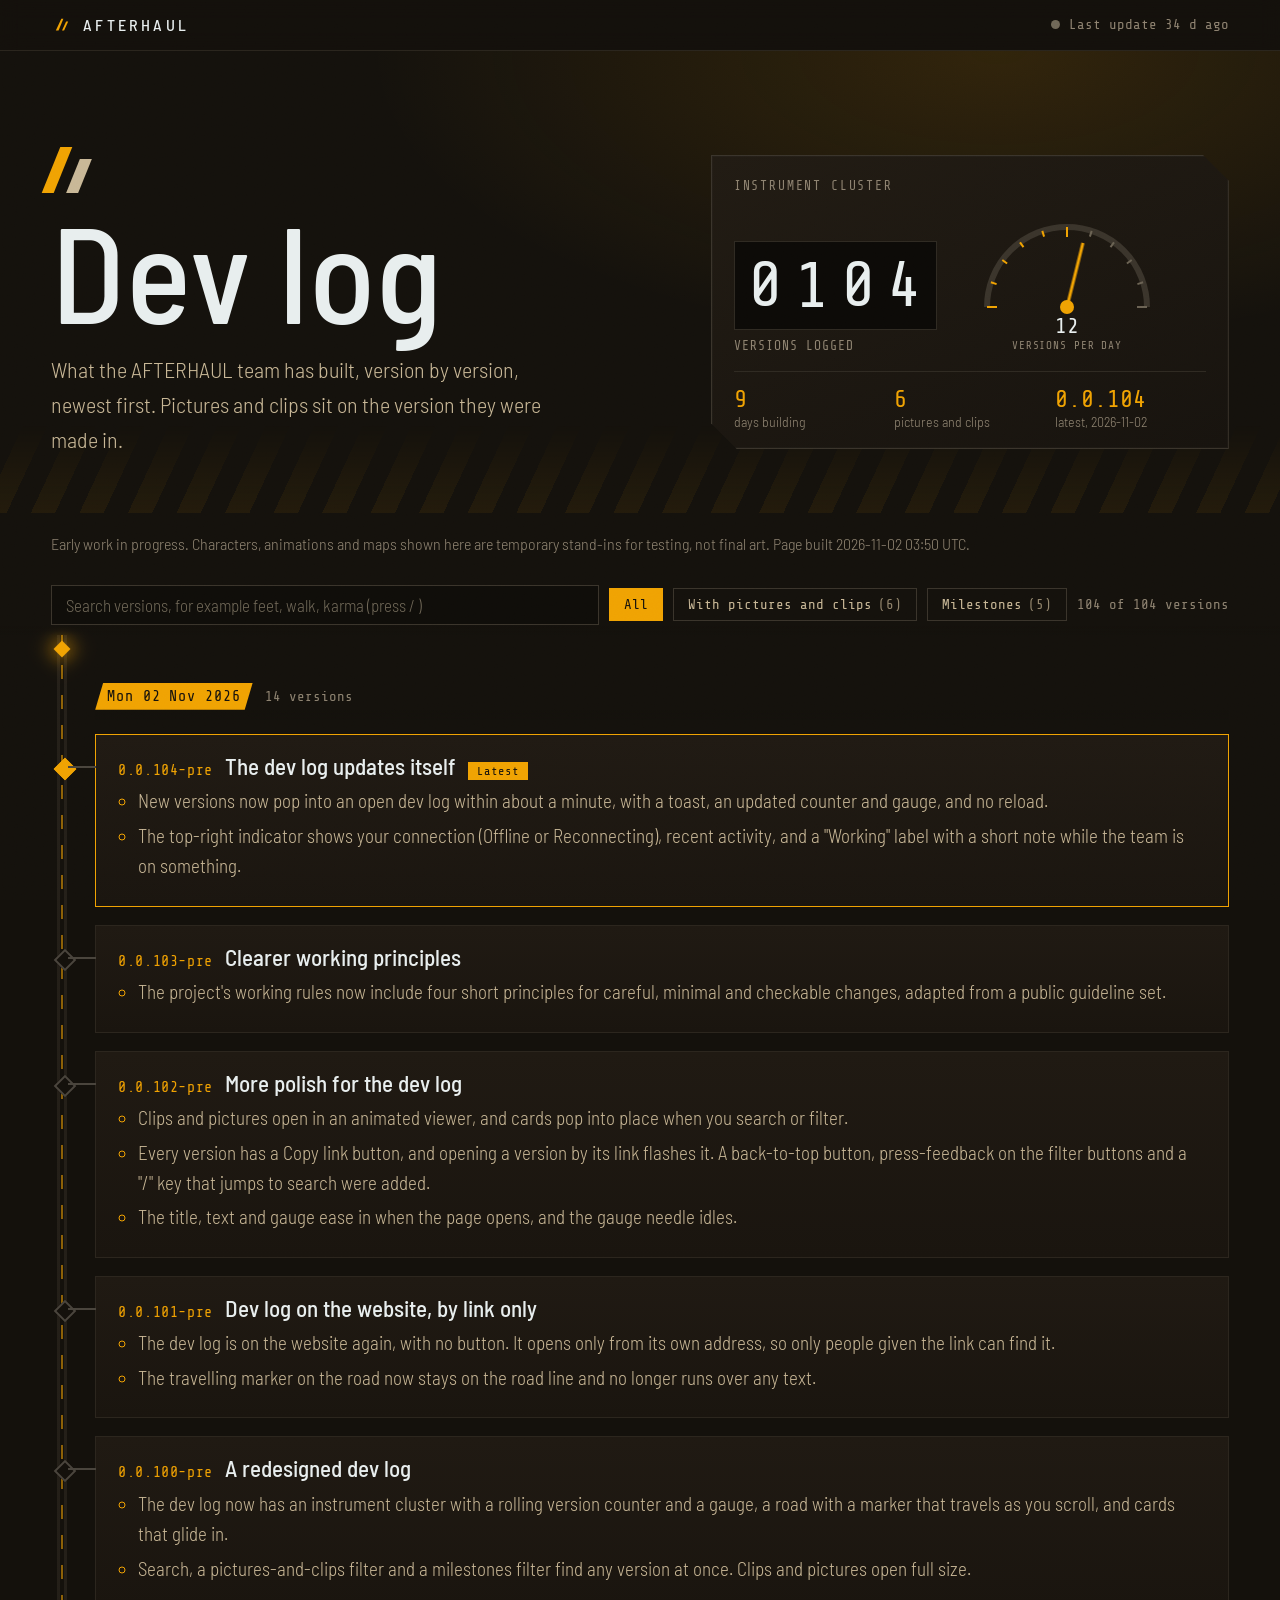
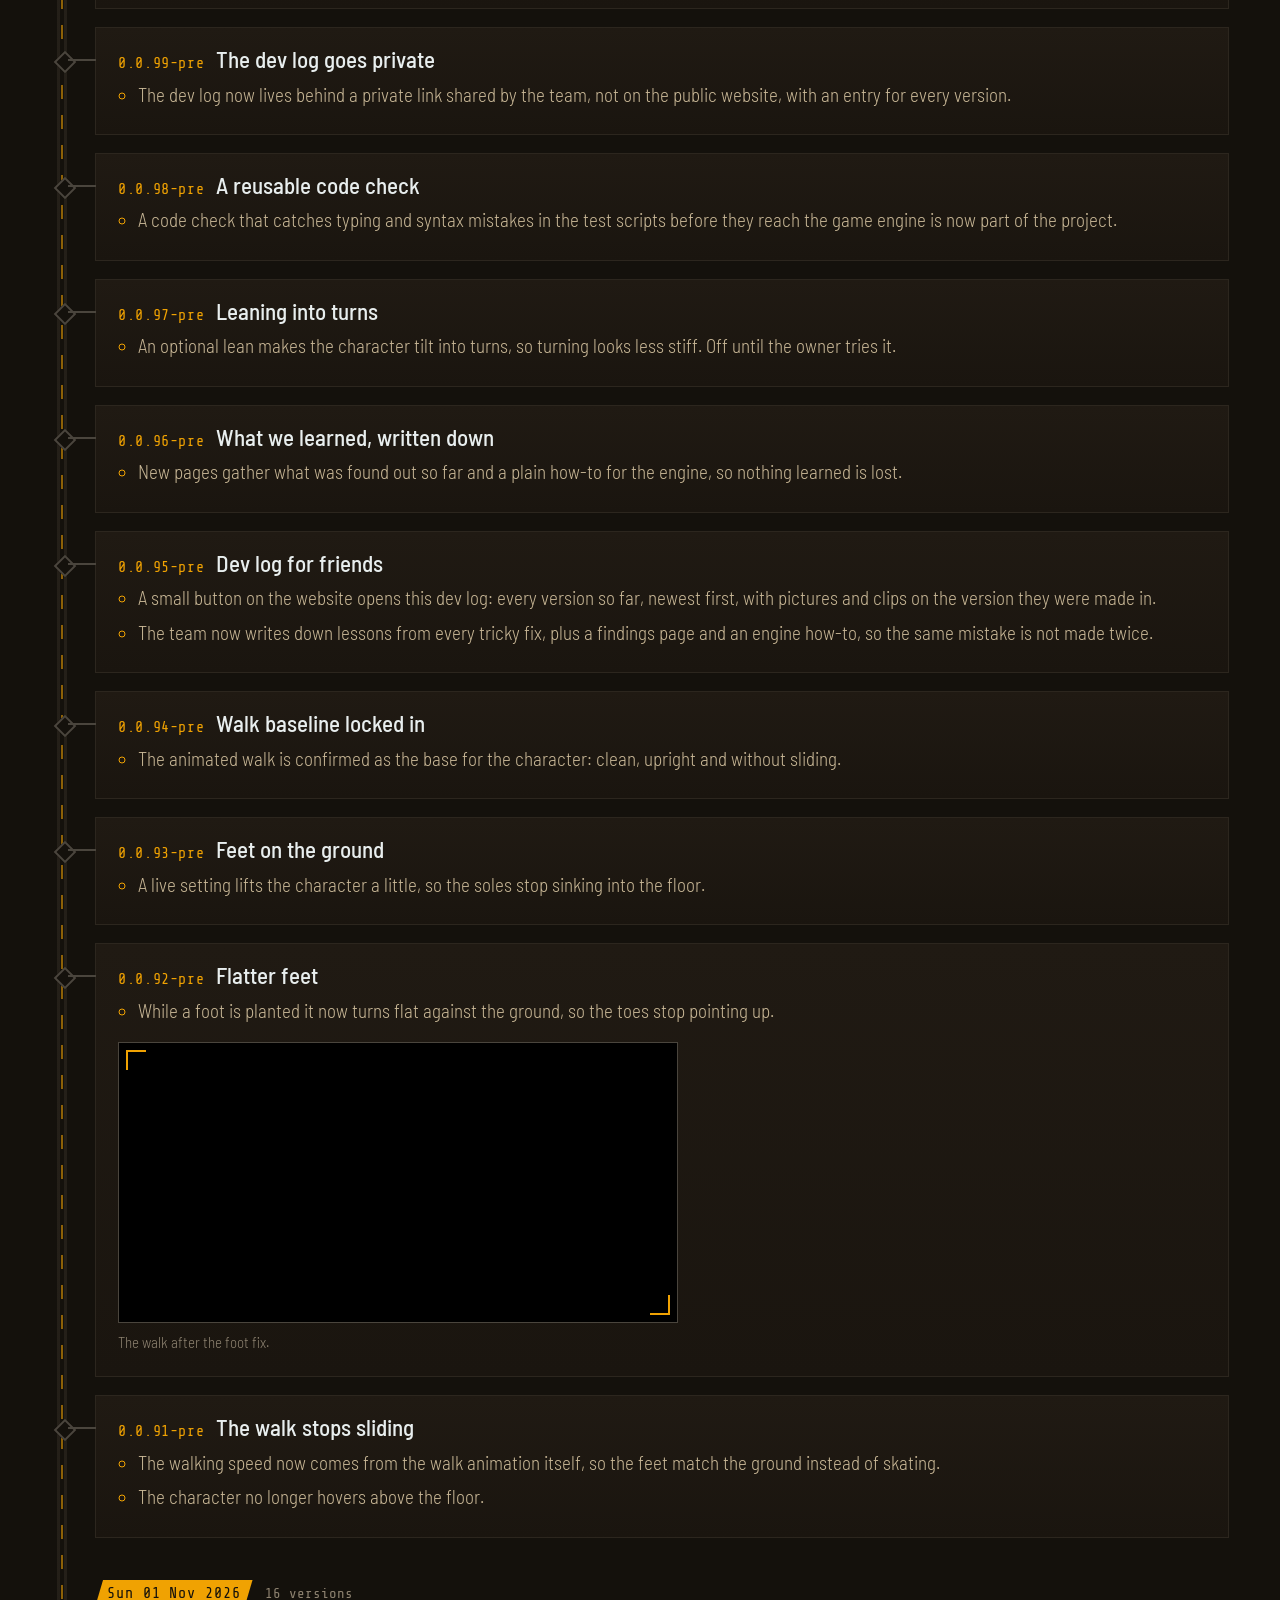
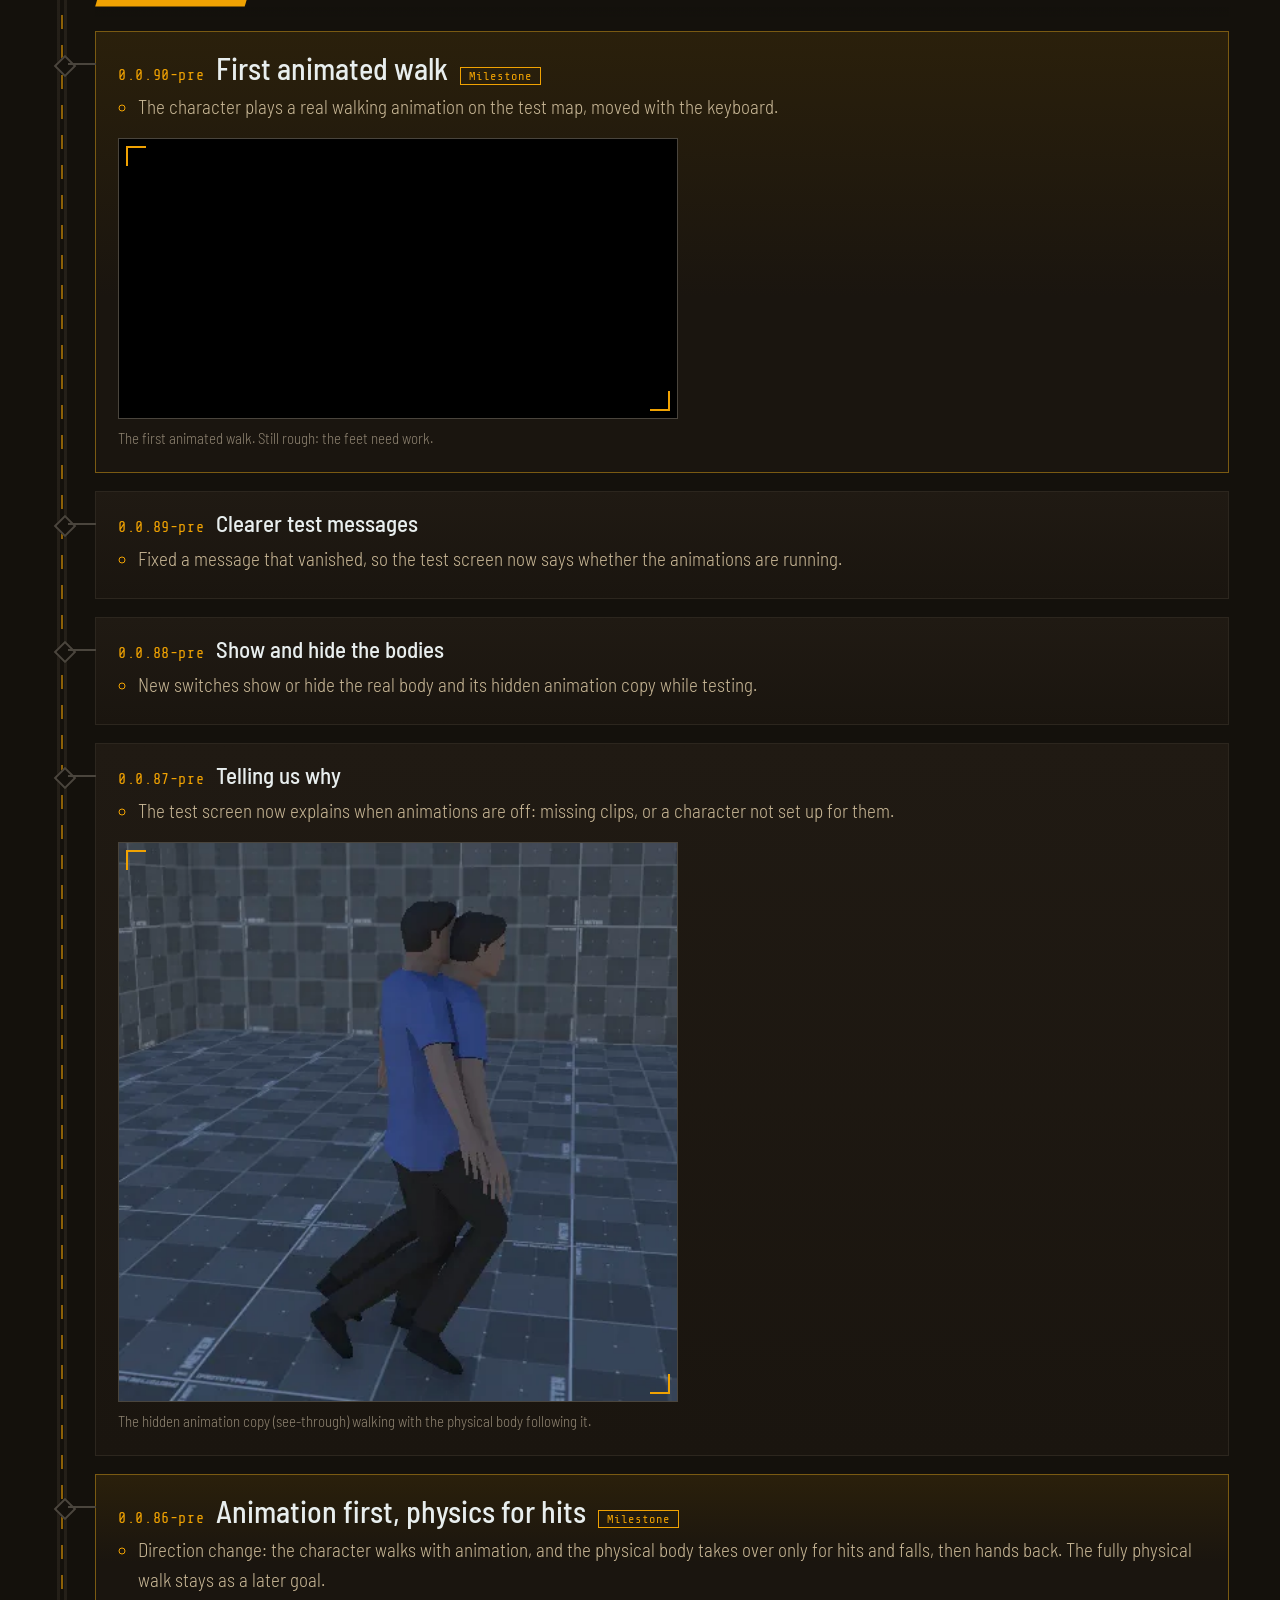
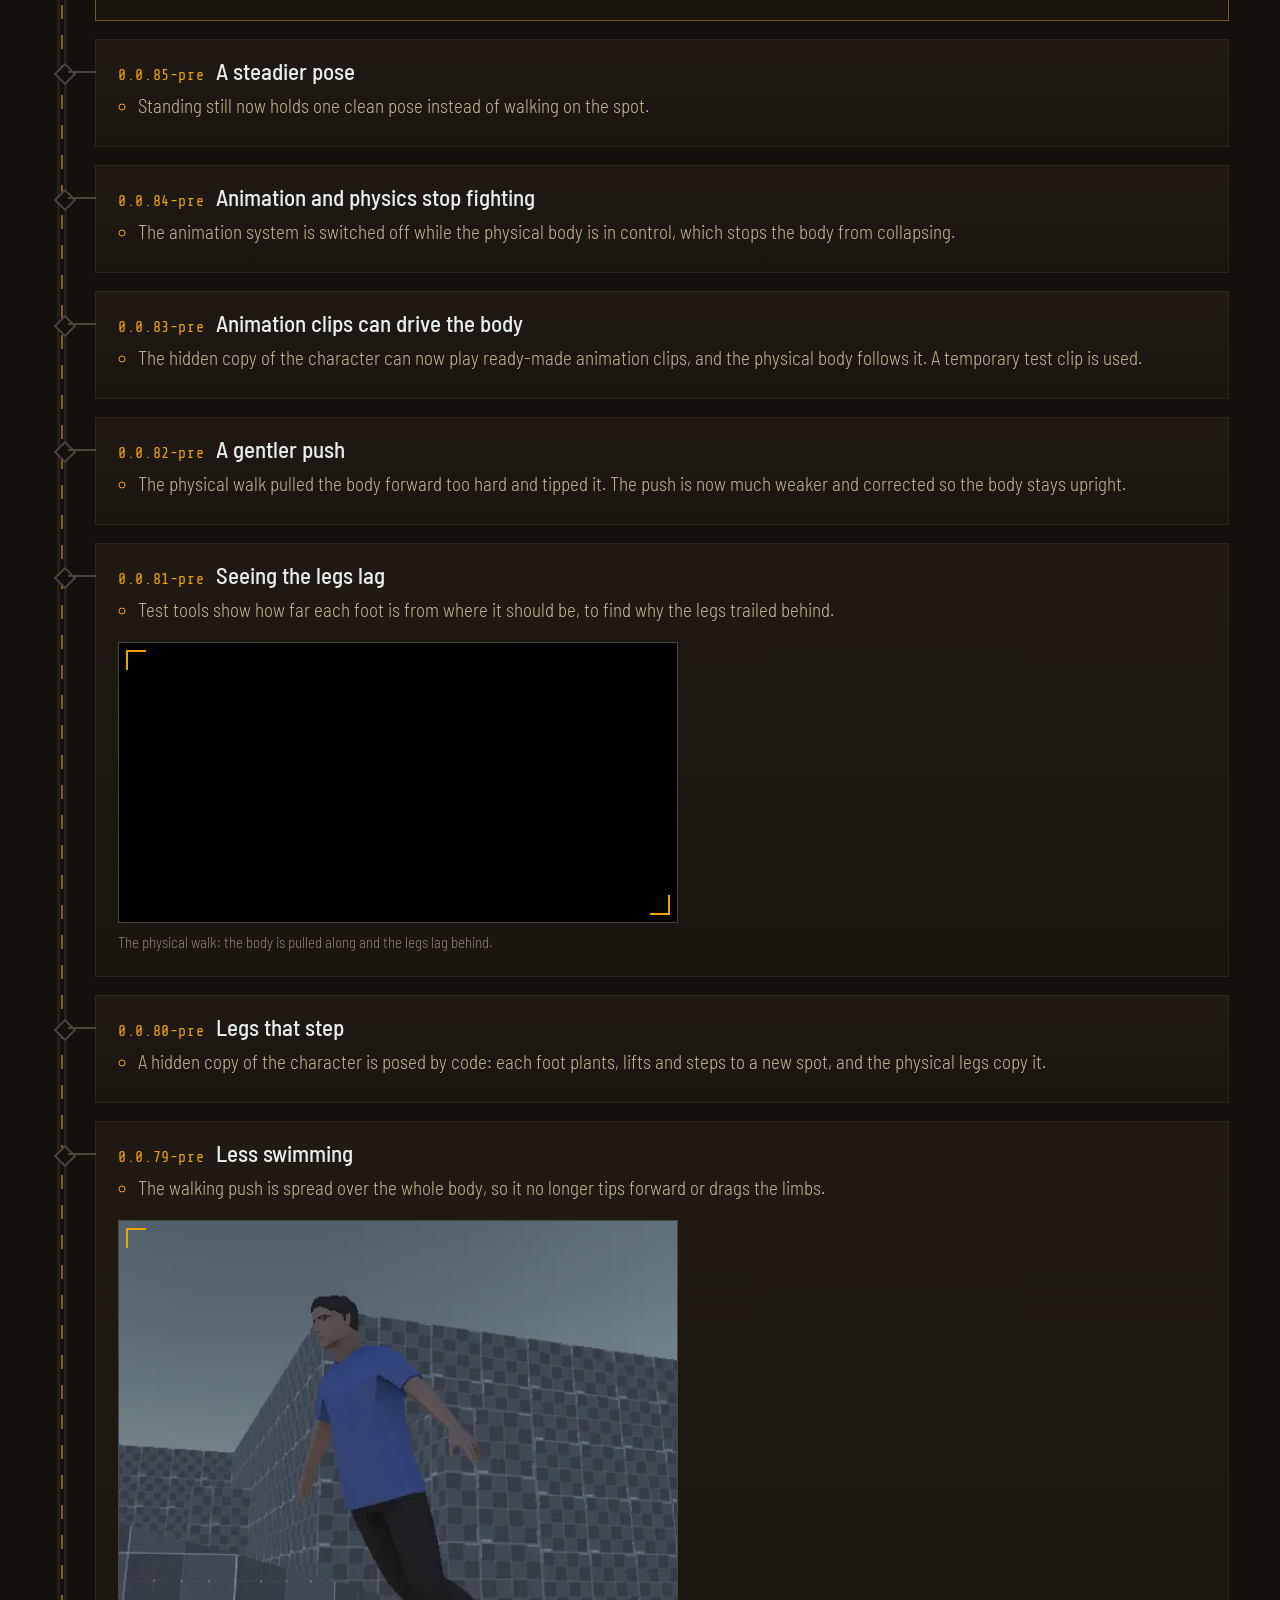
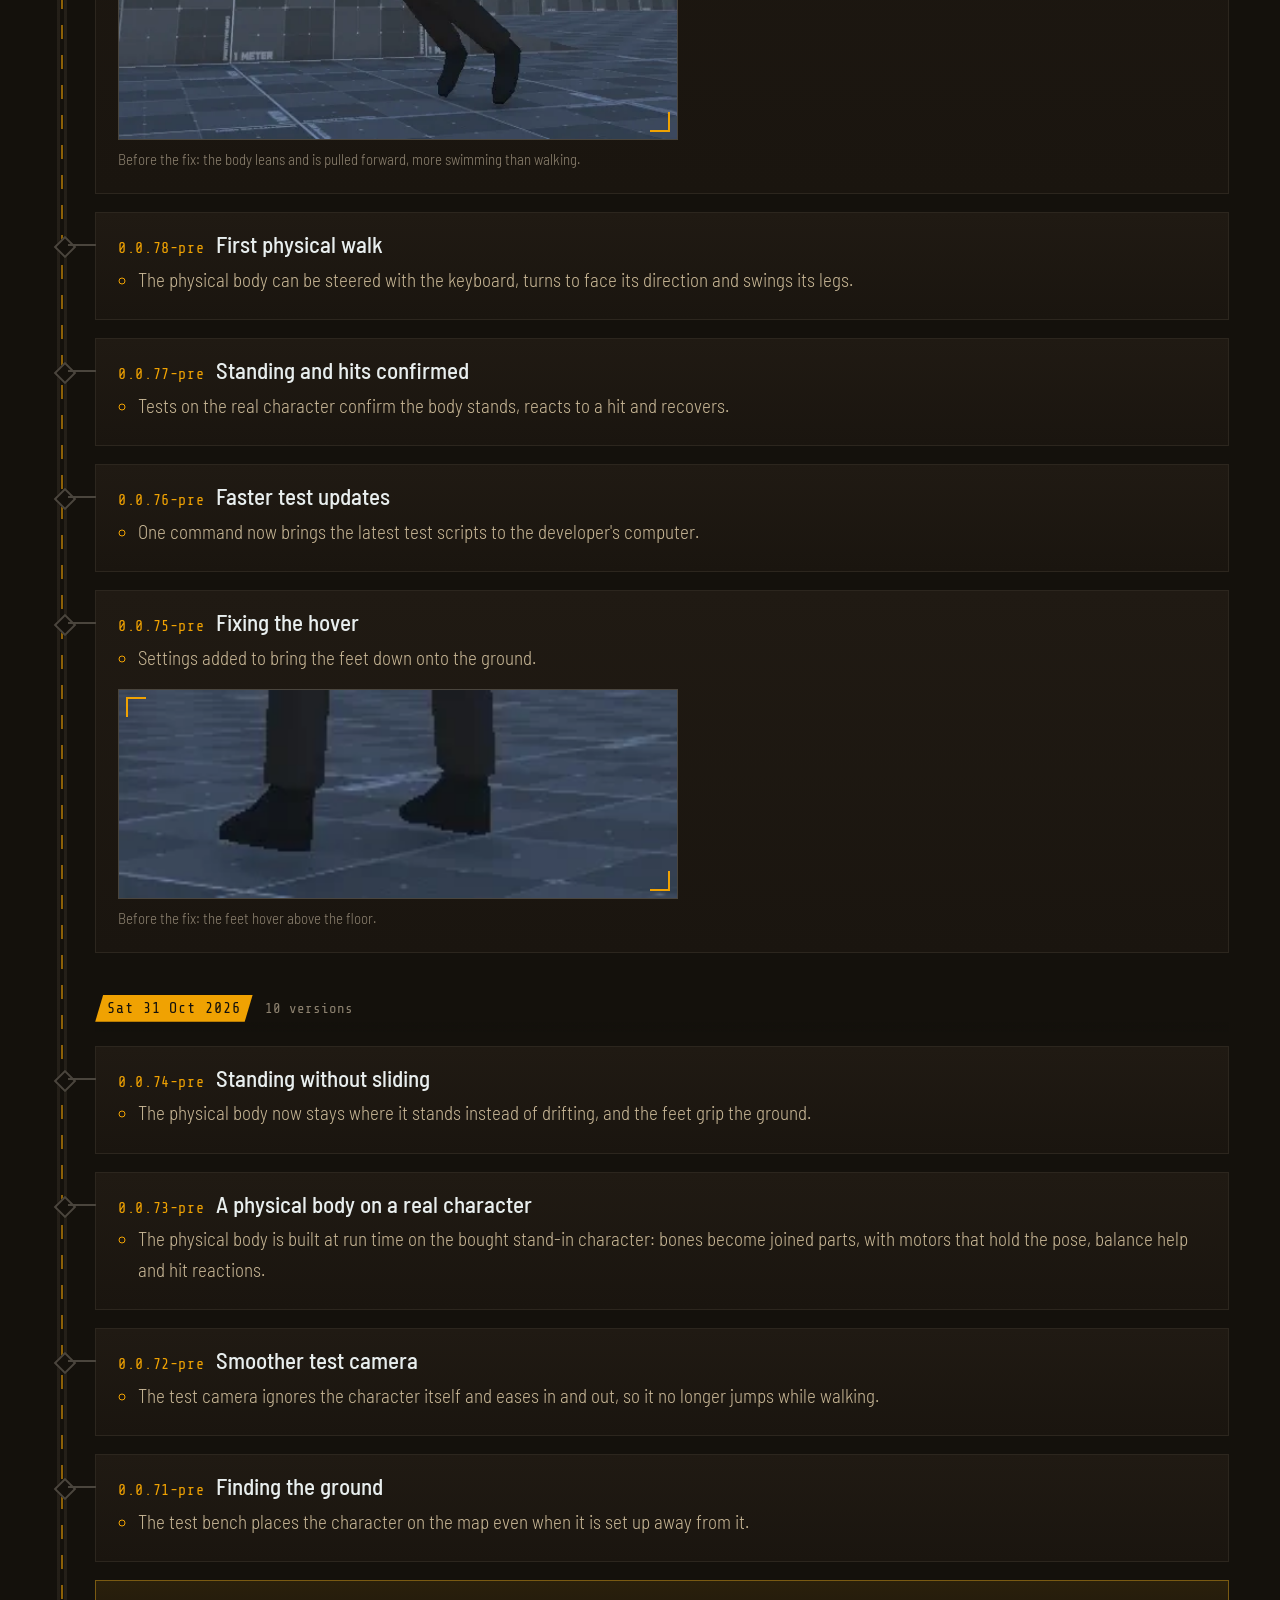
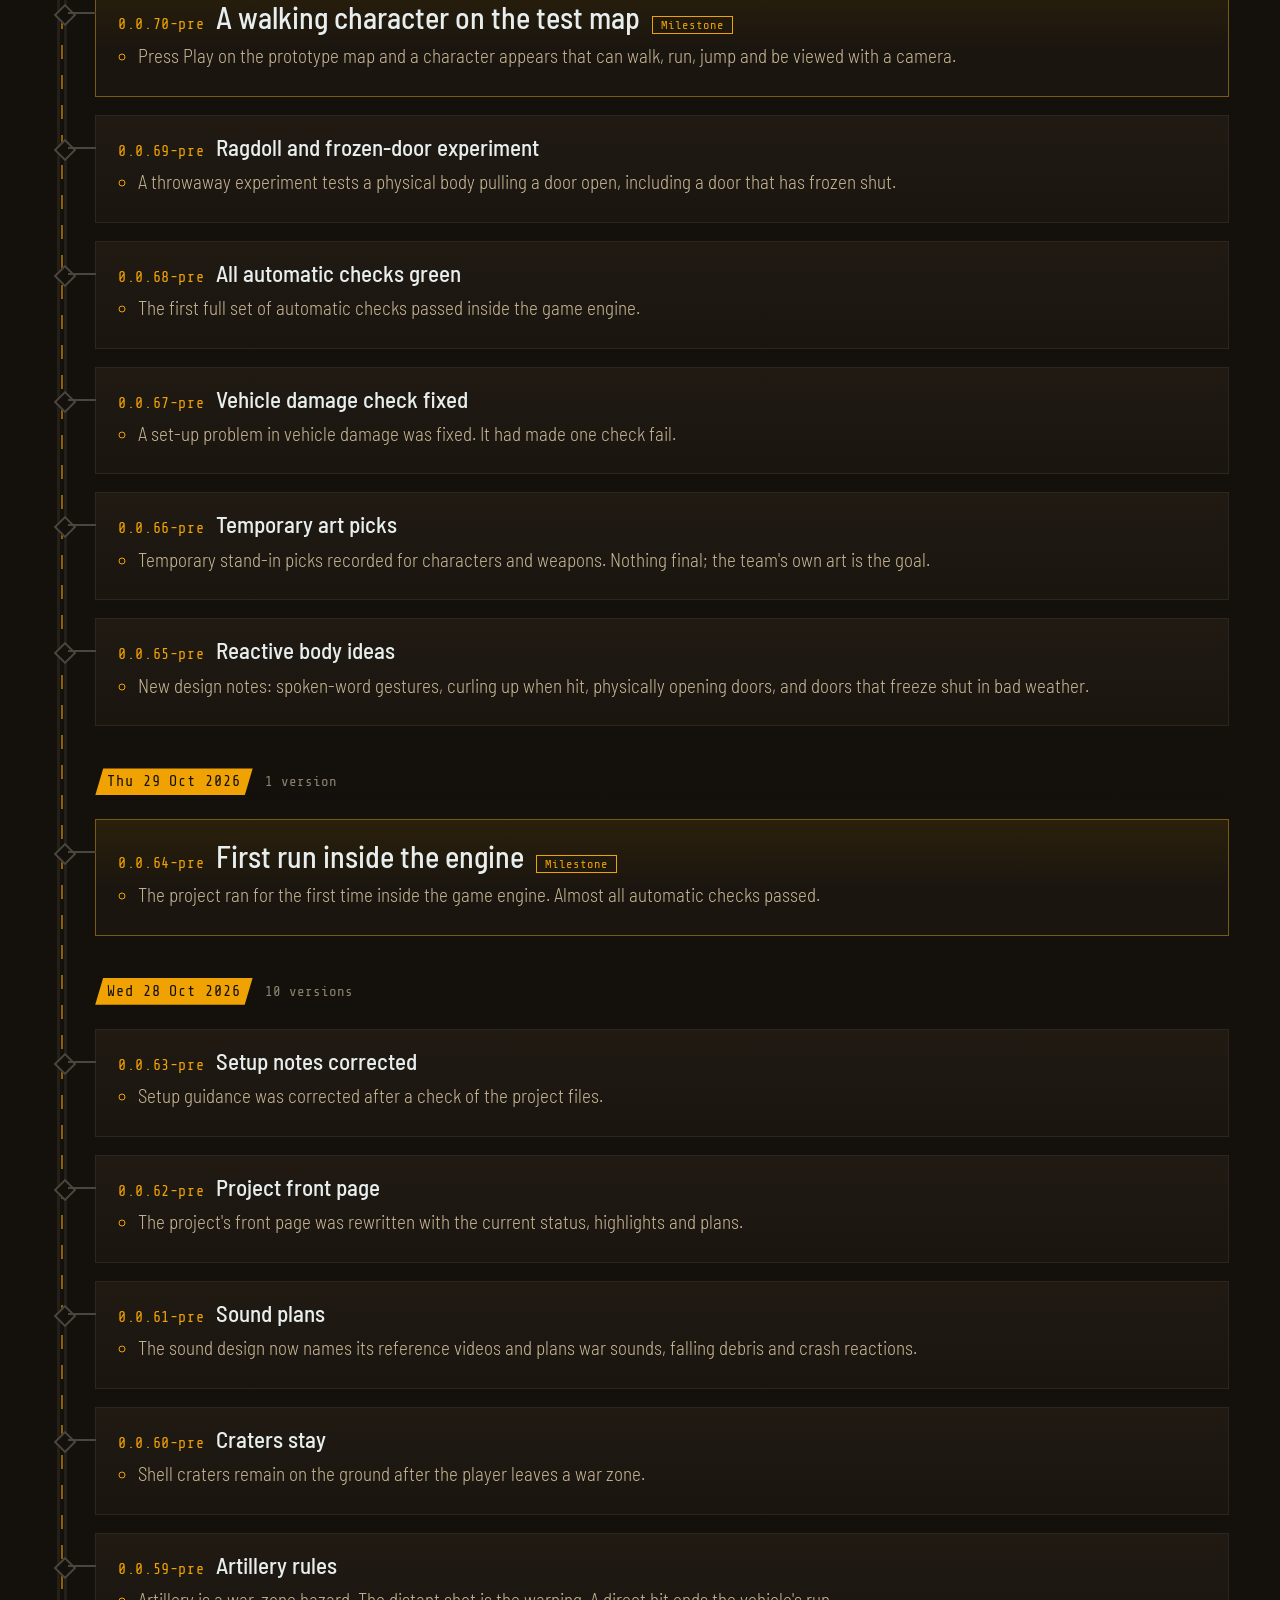
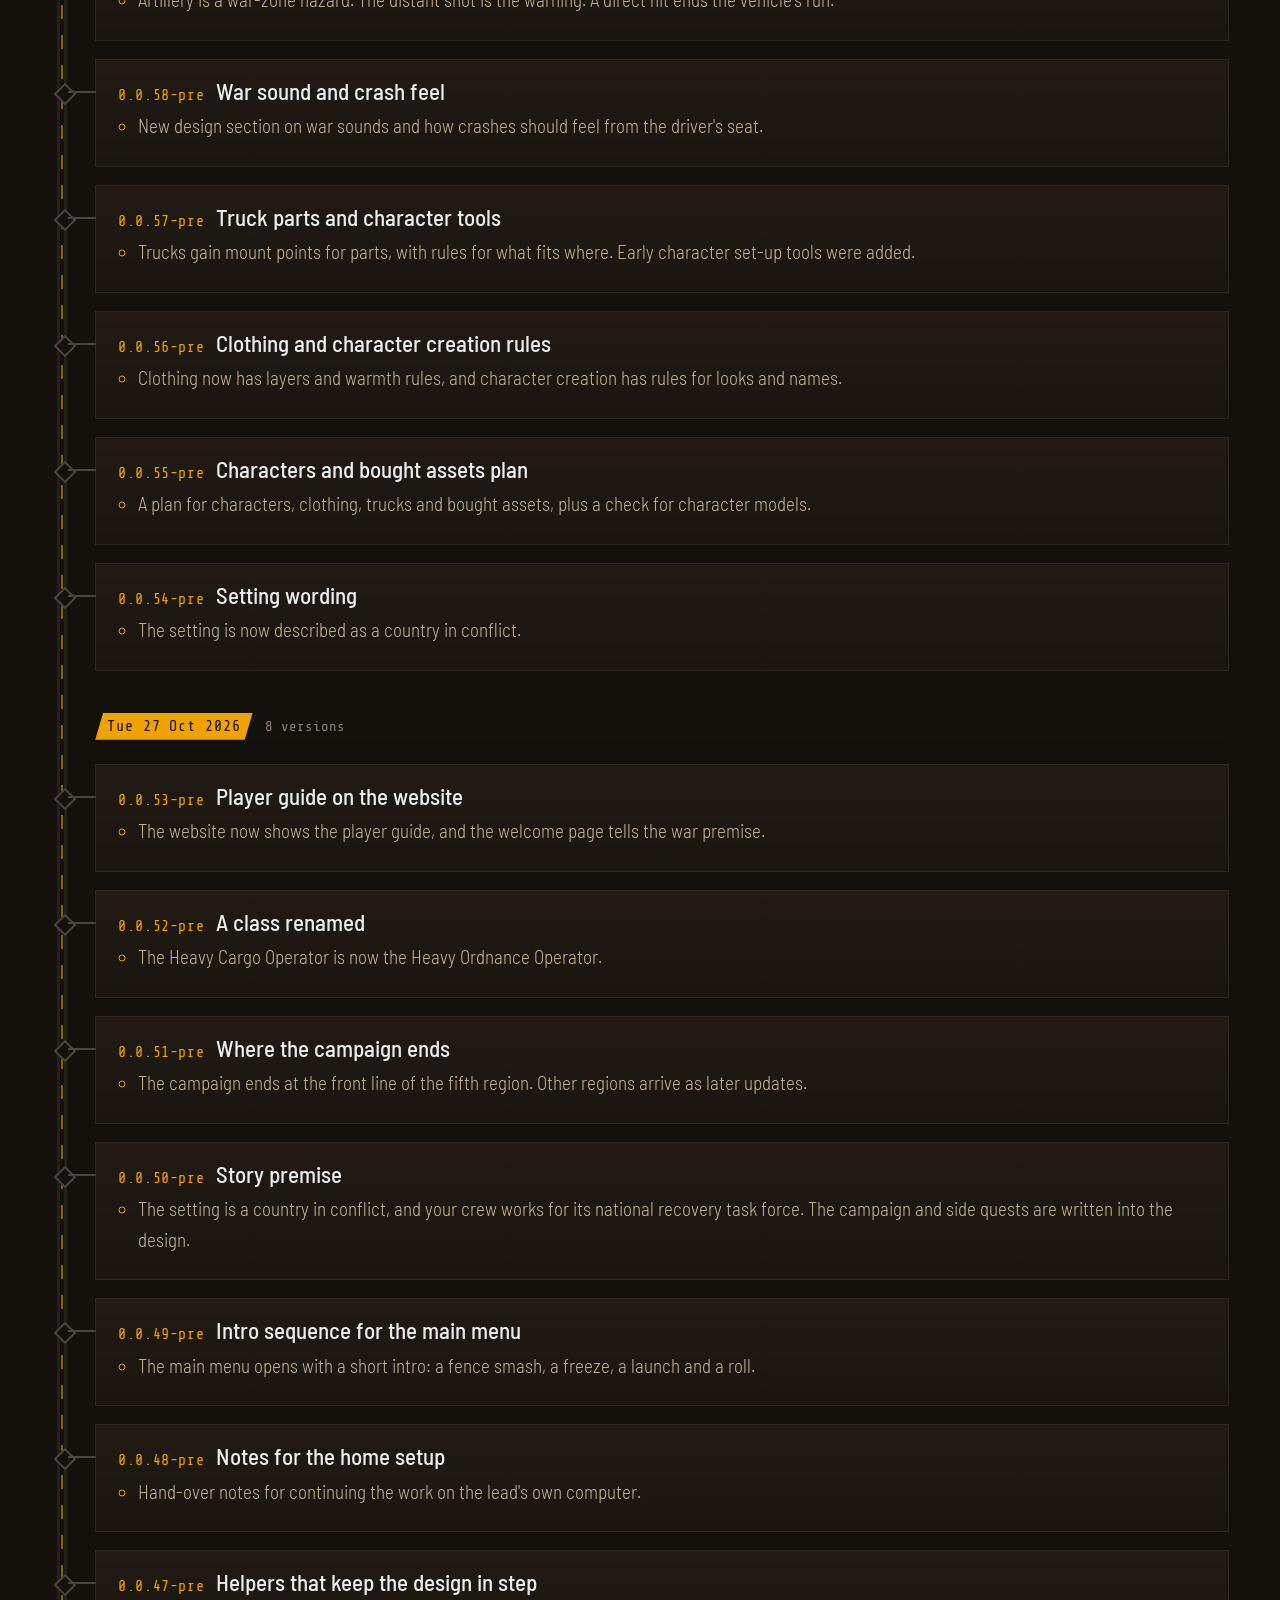
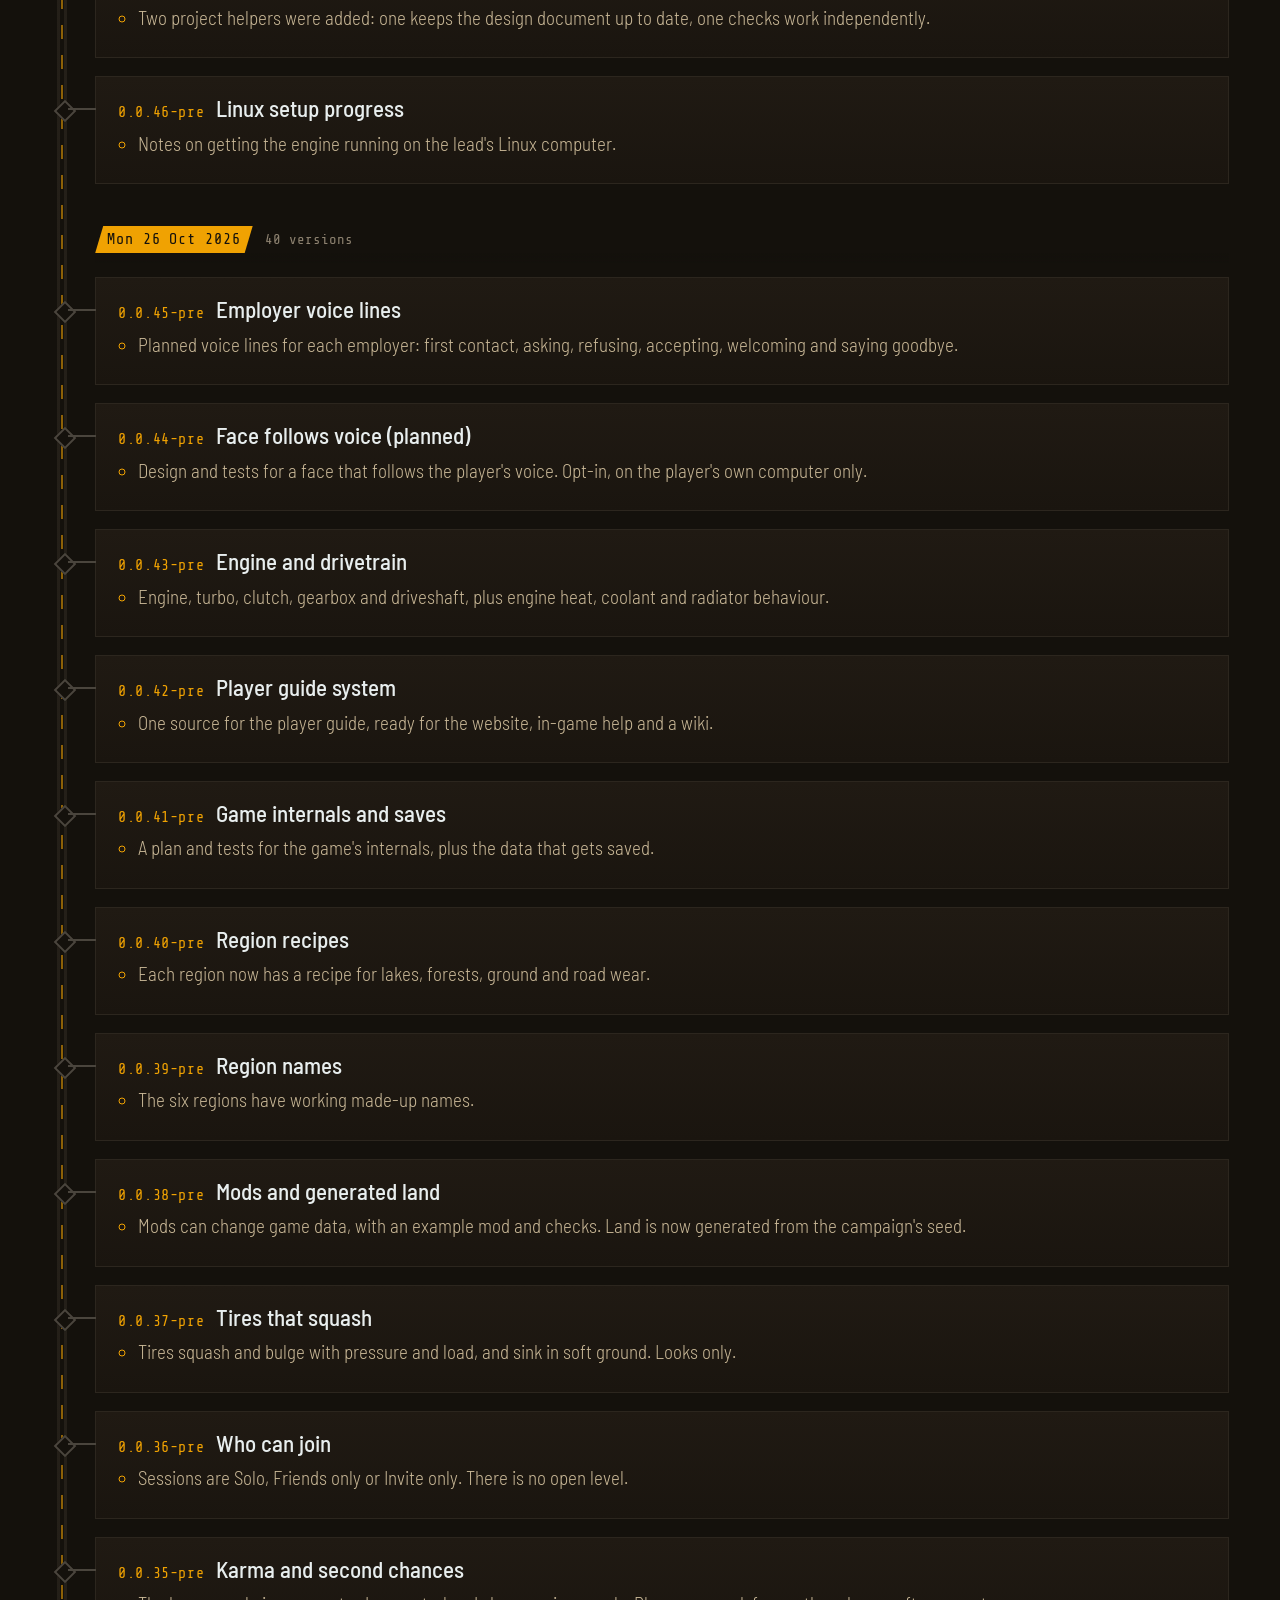
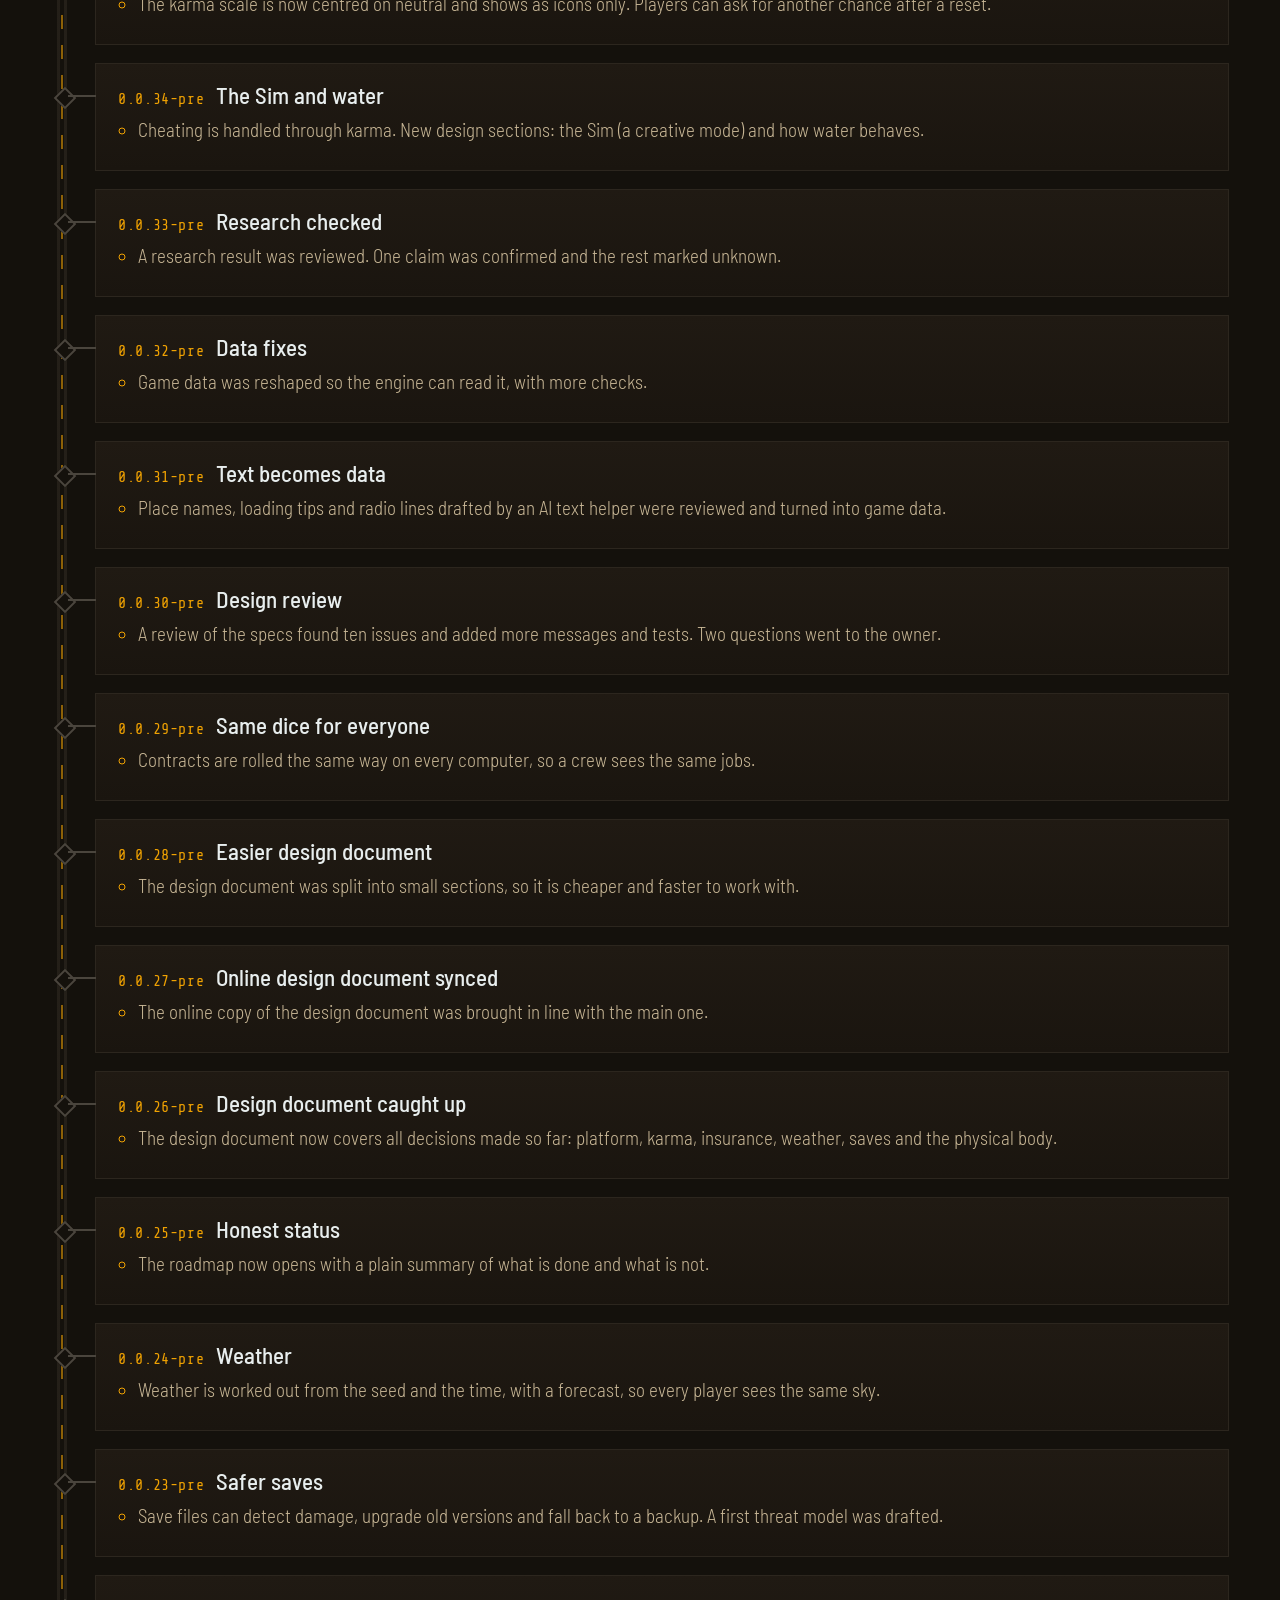
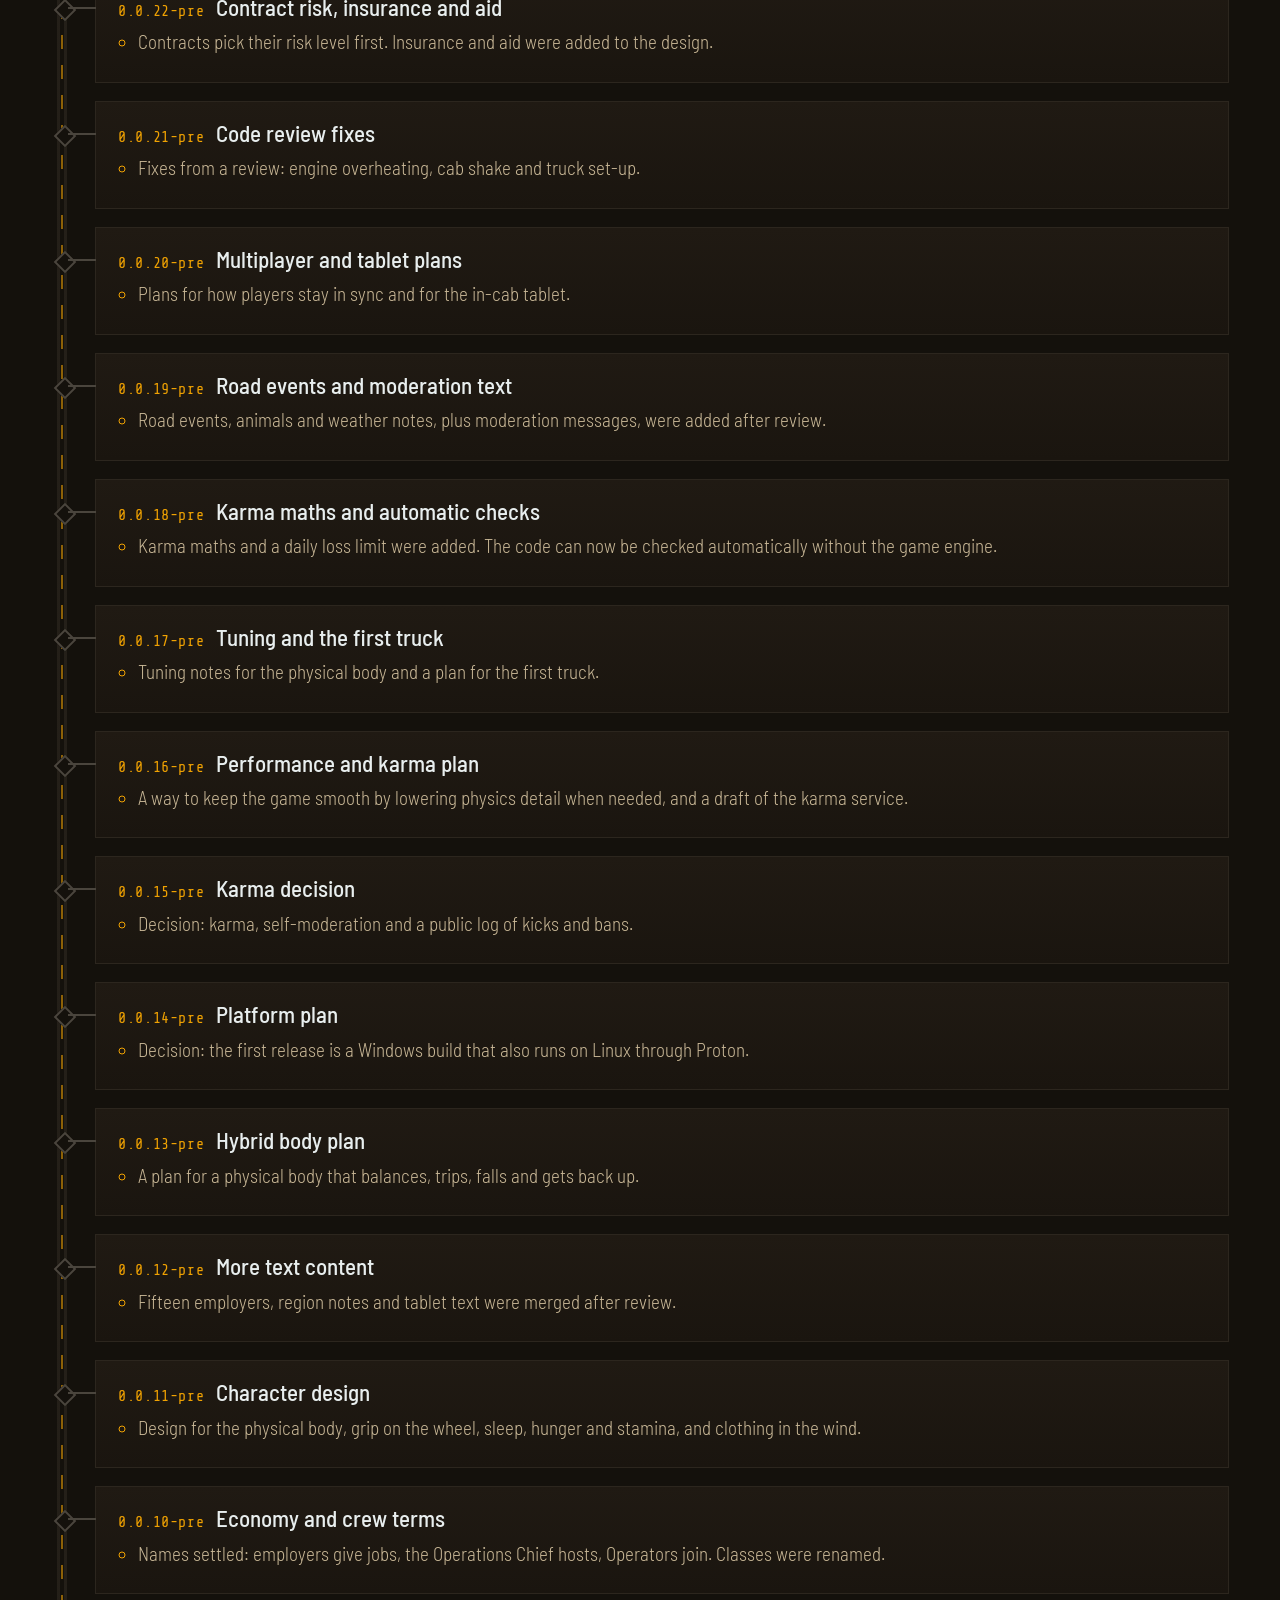
==== commit 2df38cd0: "Dev log: live updates and status (0.0.104-pre) Co-Authored-By: Claude Sonnet 5.5 <noreply@anthropic." ====
--- a/devlog/index.html
+++ b/devlog/index.html
@@ -1,5 +1,5 @@
 <!doctype html>
-<html lang="en"><head><meta charset="utf-8"><meta name="viewport" content="width=device-width, initial-scale=1">
+<html lang="en" data-tpl="f2a394e650" data-rev="8c55b42857d5" data-built="2026-11-02T03:50:27Z"><head><meta charset="utf-8"><meta name="viewport" content="width=device-width, initial-scale=1">
 <title>AFTERHAUL dev log</title>
 <meta name="robots" content="noindex,nofollow"><meta name="description" content="Real-time progress on AFTERHAUL, for the team and friends.">
 <link rel="icon" href="../assets/img/favicon.svg" type="image/svg+xml"><style>@font-face{font-family:"Barlow Semi Condensed";font-weight:300;font-display:swap;src:url("../assets/fonts/barlow-semi-condensed-light.woff") format("woff")}@font-face{font-family:"Barlow Semi Condensed";font-weight:500;font-display:swap;src:url("../assets/fonts/barlow-semi-condensed-medium.woff") format("woff")}@font-face{font-family:"Share Tech Mono";font-weight:400;font-display:swap;src:url("../assets/fonts/share-tech-mono-regular.woff") format("woff")}</style><style>
@@ -17,6 +17,7 @@
 .mark{display:flex;align-items:center;gap:10px;color:var(--frost);font-weight:500;letter-spacing:.2em;text-transform:uppercase;font-size:16px}
 .mark svg{width:22px;height:22px;fill:var(--amber)}
 .live{display:flex;align-items:center;gap:9px;font:400 14px var(--mono);color:var(--dust)}
+.live.off i,.live.idle i{background:#6f6757;animation:none}.live.off{color:#8d8270}.live.idle{color:#8d8270}.live.rec i{animation:none}.live.work{color:var(--frost)}
 .live i{width:9px;height:9px;border-radius:50%;background:var(--amber);box-shadow:0 0 0 0 rgba(240,162,2,.6);animation:ping 2s ease-out infinite}
 @keyframes ping{70%{box-shadow:0 0 0 10px rgba(240,162,2,0)}100%{box-shadow:0 0 0 0 rgba(240,162,2,0)}}
 .hero{position:relative;overflow:hidden;padding:clamp(40px,8vw,96px) var(--gut) clamp(28px,5vw,56px);background:radial-gradient(900px 420px at 78% 0%,rgba(240,162,2,.13),transparent 70%),linear-gradient(var(--soot),var(--soot))}
@@ -108,6 +109,14 @@
 #top{position:fixed;right:clamp(14px,3vw,32px);bottom:clamp(14px,3vw,32px);z-index:25;width:46px;height:46px;display:grid;place-items:center;background:var(--amber);border:0;color:var(--soot);cursor:pointer;clip-path:polygon(0 0,calc(100% - 12px) 0,100% 12px,100% 100%,12px 100%,0 calc(100% - 12px));opacity:0;transform:translateY(16px);pointer-events:none;transition:opacity .3s,transform .3s}
 #top.show{opacity:1;transform:none;pointer-events:auto}#top:hover svg{animation:nudge .6s ease infinite}#top:active{transform:scale(.94)}
 #top svg{width:20px;height:20px}@keyframes nudge{50%{transform:translateY(-4px)}}
+#toast{position:fixed;left:50%;bottom:clamp(14px,3vw,30px);z-index:40;display:flex;align-items:center;gap:14px;max-width:min(92vw,560px);padding:12px 16px;background:#1d1812;border:1px solid var(--amber);color:var(--frost);box-shadow:0 18px 50px -12px rgba(0,0,0,.9),0 0 40px -10px rgba(240,162,2,.5);transform:translate(-50%,24px);opacity:0;pointer-events:none;transition:opacity .35s,transform .45s cubic-bezier(.2,.9,.2,1)}
+#toast.show{transform:translate(-50%,0);opacity:1;pointer-events:auto}
+#toast i{flex:none;width:10px;height:10px;background:var(--amber);transform:rotate(45deg);animation:ping 1.6s ease-out infinite}
+#toast span{font-size:17px;line-height:1.3}#toast b{font:400 14px var(--mono);color:var(--amber);margin-right:6px}
+#toast button{flex:none;padding:6px 12px;background:var(--amber);border:0;color:var(--soot);font:400 13px var(--mono);cursor:pointer;transition:transform .15s}#toast button:active{transform:scale(.94)}
+#toast button.x{background:transparent;color:var(--dust);border:1px solid #3a342b}
+.log>li.fresh{animation:fresh 2.6s ease-out 1}
+@keyframes fresh{0%{box-shadow:0 0 0 2px var(--amber),0 0 46px 0 rgba(240,162,2,.7);transform:translateY(-18px) scale(.98);opacity:.3}18%{transform:none;opacity:1}100%{box-shadow:0 0 0 0 transparent}}
 .none{display:none;padding:40px 0;font:400 16px var(--mono);color:#8d8270}
 footer{max-width:calc(1180px + 2*var(--gut));margin:0 auto;padding:28px var(--gut) 72px;border-top:1px solid #2a251d;font-size:15px;color:#8d8270}footer p{margin:0 0 6px}
 dialog{max-width:min(94vw,1100px);max-height:92vh;padding:0;border:1px solid var(--amber);background:#000;color:var(--frost);opacity:0;transform:scale(.95) translateY(14px);transition:opacity .28s ease,transform .28s cubic-bezier(.2,.9,.2,1),overlay .28s allow-discrete,display .28s allow-discrete}
@@ -132,18 +141,17 @@
 dialog button:hover{background:var(--frost)}dialog button:active{transform:scale(.94)}
 @media (prefers-reduced-motion:reduce){*,*::before,*::after{animation:none!important;transition:none!important;scroll-behavior:auto!important}.log>li{opacity:1!important;transform:none!important}}
 </style></head><body>
-<div class="bar"><span class="mark" role="img" aria-label="AFTERHAUL"><svg viewBox="0 0 64 64" aria-hidden="true"><path d="M14 48 L30 14 h6 L22 48z"/><path d="M32 48 L44 22 h6 L38 48z"/></svg><span>Afterhaul</span></span><span class="live"><i aria-hidden="true"></i>Real-time progress</span></div>
+<div class="bar"><span class="mark" role="img" aria-label="AFTERHAUL"><svg viewBox="0 0 64 64" aria-hidden="true"><path d="M14 48 L30 14 h6 L22 48z"/><path d="M32 48 L44 22 h6 L38 48z"/></svg><span>Afterhaul</span></span><span class="live" id="live" title="Shows recent project activity and your connection. It cannot see whether a Claude window is open."><i aria-hidden="true"></i><span id="livet">Real-time progress</span></span></div>
 <header class="hero"><div class="hero-in">
 <div><div class="slash" aria-hidden="true"><i></i><i></i></div><h1>Dev log</h1><p class="lede">What the AFTERHAUL team has built, version by version, newest first. Pictures and clips sit on the version they were made in.</p></div>
-<aside class="cluster" aria-label="Progress at a glance"><h2>INSTRUMENT CLUSTER</h2>
-<div class="dials"><div><div class="odo" role="img" aria-label="103 versions"><span class="dg" style="--d:0;--i:0"><ol><li>0</li><li>1</li><li>2</li><li>3</li><li>4</li><li>5</li><li>6</li><li>7</li><li>8</li><li>9</li></ol></span><span class="dg" style="--d:1;--i:1"><ol><li>0</li><li>1</li><li>2</li><li>3</li><li>4</li><li>5</li><li>6</li><li>7</li><li>8</li><li>9</li></ol></span><span class="dg" style="--d:0;--i:2"><ol><li>0</li><li>1</li><li>2</li><li>3</li><li>4</li><li>5</li><li>6</li><li>7</li><li>8</li><li>9</li></ol></span><span class="dg" style="--d:3;--i:3"><ol><li>0</li><li>1</li><li>2</li><li>3</li><li>4</li><li>5</li><li>6</li><li>7</li><li>8</li><li>9</li></ol></span></div><span class="odo-l">VERSIONS LOGGED</span></div><svg class="gauge" viewBox="0 0 200 146" role="img" aria-label="11 versions per day"><path class="arc" d="M20 100 A80 80 0 0 1 180 100"/><line class="tk hi" x1="30.0" y1="100.0" x2="20.0" y2="100.0"/><line class="tk hi" x1="29.6" y1="77.1" x2="23.9" y2="75.3"/><line class="tk hi" x1="40.1" y1="56.5" x2="35.3" y2="53.0"/><line class="tk hi" x1="56.5" y1="40.1" x2="53.0" y2="35.3"/><line class="tk hi" x1="77.1" y1="29.6" x2="75.3" y2="23.9"/><line class="tk hi" x1="100.0" y1="30.0" x2="100.0" y2="20.0"/><line class="tk" x1="122.9" y1="29.6" x2="124.7" y2="23.9"/><line class="tk" x1="143.5" y1="40.1" x2="147.0" y2="35.3"/><line class="tk" x1="159.9" y1="56.5" x2="164.7" y2="53.0"/><line class="tk" x1="170.4" y1="77.1" x2="176.1" y2="75.3"/><line class="tk" x1="170.0" y1="100.0" x2="180.0" y2="100.0"/><g class="nd" style="--ang:13deg"><g class="jit"><line x1="100" y1="100" x2="100" y2="34" stroke="#f0a202" stroke-width="3"/></g></g><circle cx="100" cy="100" r="7" fill="#f0a202"/><text x="100" y="126" >11</text><text class="sm" x="100" y="142">VERSIONS PER DAY</text></svg></div>
-<div class="stats"><div><b>9</b><span>days building</span></div><div><b>6</b><span>pictures and clips</span></div><div><b>0.0.103</b><span>latest, 2026-11-02</span></div></div></aside>
+<aside class="cluster" aria-label="Progress at a glance"><h2>INSTRUMENT CLUSTER</h2><div class="dials"><div><div class="odo" role="img" aria-label="104 versions"><span class="dg" style="--d:0;--i:0"><ol><li>0</li><li>1</li><li>2</li><li>3</li><li>4</li><li>5</li><li>6</li><li>7</li><li>8</li><li>9</li></ol></span><span class="dg" style="--d:1;--i:1"><ol><li>0</li><li>1</li><li>2</li><li>3</li><li>4</li><li>5</li><li>6</li><li>7</li><li>8</li><li>9</li></ol></span><span class="dg" style="--d:0;--i:2"><ol><li>0</li><li>1</li><li>2</li><li>3</li><li>4</li><li>5</li><li>6</li><li>7</li><li>8</li><li>9</li></ol></span><span class="dg" style="--d:4;--i:3"><ol><li>0</li><li>1</li><li>2</li><li>3</li><li>4</li><li>5</li><li>6</li><li>7</li><li>8</li><li>9</li></ol></span></div><span class="odo-l">VERSIONS LOGGED</span></div><svg class="gauge" viewBox="0 0 200 146" role="img" aria-label="12 versions per day"><path class="arc" d="M20 100 A80 80 0 0 1 180 100"/><line class="tk hi" x1="30.0" y1="100.0" x2="20.0" y2="100.0"/><line class="tk hi" x1="29.6" y1="77.1" x2="23.9" y2="75.3"/><line class="tk hi" x1="40.1" y1="56.5" x2="35.3" y2="53.0"/><line class="tk hi" x1="56.5" y1="40.1" x2="53.0" y2="35.3"/><line class="tk hi" x1="77.1" y1="29.6" x2="75.3" y2="23.9"/><line class="tk hi" x1="100.0" y1="30.0" x2="100.0" y2="20.0"/><line class="tk" x1="122.9" y1="29.6" x2="124.7" y2="23.9"/><line class="tk" x1="143.5" y1="40.1" x2="147.0" y2="35.3"/><line class="tk" x1="159.9" y1="56.5" x2="164.7" y2="53.0"/><line class="tk" x1="170.4" y1="77.1" x2="176.1" y2="75.3"/><line class="tk" x1="170.0" y1="100.0" x2="180.0" y2="100.0"/><g class="nd" style="--ang:14deg"><g class="jit"><line x1="100" y1="100" x2="100" y2="34" stroke="#f0a202" stroke-width="3"/></g></g><circle cx="100" cy="100" r="7" fill="#f0a202"/><text x="100" y="126" >12</text><text class="sm" x="100" y="142">VERSIONS PER DAY</text></svg></div><div class="stats"><div><b>9</b><span>days building</span></div><div><b>6</b><span>pictures and clips</span></div><div><b>0.0.104</b><span>latest, 2026-11-02</span></div></div></aside>
 </div></header>
-<p class="notice">Early work in progress. Characters, animations and maps shown here are temporary stand-ins for testing, not final art. Page built 2026-11-02 03:46 UTC.</p>
+<p class="notice">Early work in progress. Characters, animations and maps shown here are temporary stand-ins for testing, not final art. Page built 2026-11-02 03:50 UTC.</p>
 <div class="tools" role="search"><div class="sw"><input id="q" type="search" placeholder="Search versions, for example feet, walk, karma (press / )" aria-label="Search the dev log"><button class="qx" id="qx" type="button" aria-label="Clear search" hidden>&times;</button></div><button class="chip" data-m="all" aria-pressed="true" type="button">All</button><button class="chip" data-m="media" aria-pressed="false" type="button">With pictures and clips<em id="n-media"></em></button><button class="chip" data-m="ms" aria-pressed="false" type="button">Milestones<em id="n-ms"></em></button><span class="count" id="cnt" aria-live="polite"></span></div>
-<main><div class="road" aria-hidden="true"></div><div class="truck" aria-hidden="true"></div><section class="grp"><h2 class="day"><b>Mon 02 Nov 2026</b><span>13 versions</span></h2><ol class="log"><li id="v0.0.103-pre" class="latest" data-t="0.0.103-pre clearer working principles the project&#x27;s working rules now include four short principles for careful, minimal and checkable changes, adapted from a public guideline set."><button type="button" class="cp" aria-label="Copy link to 0.0.103-pre">Copy link</button><h3><span class="v">0.0.103-pre</span>Clearer working principles<span class="tag fill">Latest</span></h3><ul><li>The project's working rules now include four short principles for careful, minimal and checkable changes, adapted from a public guideline set.</li></ul></li><li id="v0.0.102-pre" class="" data-t="0.0.102-pre more polish for the dev log clips and pictures open in an animated viewer, and cards pop into place when you search or filter. every version has a copy link button, and opening a version by its link flashes it. a back-to-top button, press-feedback on the filter buttons and a &quot;/&quot; key that jumps to search were added. the title, text and gauge ease in when the page opens, and the gauge needle idles."><button type="button" class="cp" aria-label="Copy link to 0.0.102-pre">Copy link</button><h3><span class="v">0.0.102-pre</span>More polish for the dev log</h3><ul><li>Clips and pictures open in an animated viewer, and cards pop into place when you search or filter.</li><li>Every version has a Copy link button, and opening a version by its link flashes it. A back-to-top button, press-feedback on the filter buttons and a "/" key that jumps to search were added.</li><li>The title, text and gauge ease in when the page opens, and the gauge needle idles.</li></ul></li><li id="v0.0.101-pre" class="" data-t="0.0.101-pre dev log on the website, by link only the dev log is on the website again, with no button. it opens only from its own address, so only people given the link can find it. the travelling marker on the road now stays on the road line and no longer runs over any text."><button type="button" class="cp" aria-label="Copy link to 0.0.101-pre">Copy link</button><h3><span class="v">0.0.101-pre</span>Dev log on the website, by link only</h3><ul><li>The dev log is on the website again, with no button. It opens only from its own address, so only people given the link can find it.</li><li>The travelling marker on the road now stays on the road line and no longer runs over any text.</li></ul></li><li id="v0.0.100-pre" class="" data-t="0.0.100-pre a redesigned dev log the dev log now has an instrument cluster with a rolling version counter and a gauge, a road with a marker that travels as you scroll, and cards that glide in. search, a pictures-and-clips filter and a milestones filter find any version at once. clips and pictures open full size."><button type="button" class="cp" aria-label="Copy link to 0.0.100-pre">Copy link</button><h3><span class="v">0.0.100-pre</span>A redesigned dev log</h3><ul><li>The dev log now has an instrument cluster with a rolling version counter and a gauge, a road with a marker that travels as you scroll, and cards that glide in.</li><li>Search, a pictures-and-clips filter and a milestones filter find any version at once. Clips and pictures open full size.</li></ul></li><li id="v0.0.99-pre" class="" data-t="0.0.99-pre the dev log goes private the dev log now lives behind a private link shared by the team, not on the public website, with an entry for every version."><button type="button" class="cp" aria-label="Copy link to 0.0.99-pre">Copy link</button><h3><span class="v">0.0.99-pre</span>The dev log goes private</h3><ul><li>The dev log now lives behind a private link shared by the team, not on the public website, with an entry for every version.</li></ul></li><li id="v0.0.98-pre" class="" data-t="0.0.98-pre a reusable code check a code check that catches typing and syntax mistakes in the test scripts before they reach the game engine is now part of the project."><button type="button" class="cp" aria-label="Copy link to 0.0.98-pre">Copy link</button><h3><span class="v">0.0.98-pre</span>A reusable code check</h3><ul><li>A code check that catches typing and syntax mistakes in the test scripts before they reach the game engine is now part of the project.</li></ul></li><li id="v0.0.97-pre" class="" data-t="0.0.97-pre leaning into turns an optional lean makes the character tilt into turns, so turning looks less stiff. off until the owner tries it."><button type="button" class="cp" aria-label="Copy link to 0.0.97-pre">Copy link</button><h3><span class="v">0.0.97-pre</span>Leaning into turns</h3><ul><li>An optional lean makes the character tilt into turns, so turning looks less stiff. Off until the owner tries it.</li></ul></li><li id="v0.0.96-pre" class="" data-t="0.0.96-pre what we learned, written down new pages gather what was found out so far and a plain how-to for the engine, so nothing learned is lost."><button type="button" class="cp" aria-label="Copy link to 0.0.96-pre">Copy link</button><h3><span class="v">0.0.96-pre</span>What we learned, written down</h3><ul><li>New pages gather what was found out so far and a plain how-to for the engine, so nothing learned is lost.</li></ul></li><li id="v0.0.95-pre" class="" data-t="0.0.95-pre dev log for friends a small button on the website opens this dev log: every version so far, newest first, with pictures and clips on the version they were made in. the team now writes down lessons from every tricky fix, plus a findings page and an engine how-to, so the same mistake is not made twice."><button type="button" class="cp" aria-label="Copy link to 0.0.95-pre">Copy link</button><h3><span class="v">0.0.95-pre</span>Dev log for friends</h3><ul><li>A small button on the website opens this dev log: every version so far, newest first, with pictures and clips on the version they were made in.</li><li>The team now writes down lessons from every tricky fix, plus a findings page and an engine how-to, so the same mistake is not made twice.</li></ul></li><li id="v0.0.94-pre" class="" data-t="0.0.94-pre walk baseline locked in the animated walk is confirmed as the base for the character: clean, upright and without sliding."><button type="button" class="cp" aria-label="Copy link to 0.0.94-pre">Copy link</button><h3><span class="v">0.0.94-pre</span>Walk baseline locked in</h3><ul><li>The animated walk is confirmed as the base for the character: clean, upright and without sliding.</li></ul></li><li id="v0.0.93-pre" class="" data-t="0.0.93-pre feet on the ground a live setting lifts the character a little, so the soles stop sinking into the floor."><button type="button" class="cp" aria-label="Copy link to 0.0.93-pre">Copy link</button><h3><span class="v">0.0.93-pre</span>Feet on the ground</h3><ul><li>A live setting lifts the character a little, so the soles stop sinking into the floor.</li></ul></li><li id="v0.0.92-pre" class="" data-t="0.0.92-pre flatter feet while a foot is planted it now turns flat against the ground, so the toes stop pointing up. the walk after the foot fix."><button type="button" class="cp" aria-label="Copy link to 0.0.92-pre">Copy link</button><h3><span class="v">0.0.92-pre</span>Flatter feet</h3><ul><li>While a foot is planted it now turns flat against the ground, so the toes stop pointing up.</li></ul><figure class="m"><button type="button" class="zoom" aria-label="Enlarge: The walk after the foot fix."><video src="media/devlog-0.0.92-feet.mp4" muted loop playsinline preload="metadata" aria-label="The walk after the foot fix."></video><span class="hint">Enlarge</span></button><figcaption>The walk after the foot fix.</figcaption></figure></li><li id="v0.0.91-pre" class="" data-t="0.0.91-pre the walk stops sliding the walking speed now comes from the walk animation itself, so the feet match the ground instead of skating. the character no longer hovers above the floor."><button type="button" class="cp" aria-label="Copy link to 0.0.91-pre">Copy link</button><h3><span class="v">0.0.91-pre</span>The walk stops sliding</h3><ul><li>The walking speed now comes from the walk animation itself, so the feet match the ground instead of skating.</li><li>The character no longer hovers above the floor.</li></ul></li></ol></section><section class="grp"><h2 class="day"><b>Sun 01 Nov 2026</b><span>16 versions</span></h2><ol class="log"><li id="v0.0.90-pre" class="ms" data-t="0.0.90-pre first animated walk the character plays a real walking animation on the test map, moved with the keyboard. the first animated walk. still rough: the feet need work."><button type="button" class="cp" aria-label="Copy link to 0.0.90-pre">Copy link</button><h3><span class="v">0.0.90-pre</span>First animated walk<span class="tag">Milestone</span></h3><ul><li>The character plays a real walking animation on the test map, moved with the keyboard.</li></ul><figure class="m"><button type="button" class="zoom" aria-label="Enlarge: The first animated walk. Still rough: the feet need work."><video src="media/devlog-0.0.90-walk.mp4" muted loop playsinline preload="metadata" aria-label="The first animated walk. Still rough: the feet need work."></video><span class="hint">Enlarge</span></button><figcaption>The first animated walk. Still rough: the feet need work.</figcaption></figure></li><li id="v0.0.89-pre" class="" data-t="0.0.89-pre clearer test messages fixed a message that vanished, so the test screen now says whether the animations are running."><button type="button" class="cp" aria-label="Copy link to 0.0.89-pre">Copy link</button><h3><span class="v">0.0.89-pre</span>Clearer test messages</h3><ul><li>Fixed a message that vanished, so the test screen now says whether the animations are running.</li></ul></li><li id="v0.0.88-pre" class="" data-t="0.0.88-pre show and hide the bodies new switches show or hide the real body and its hidden animation copy while testing."><button type="button" class="cp" aria-label="Copy link to 0.0.88-pre">Copy link</button><h3><span class="v">0.0.88-pre</span>Show and hide the bodies</h3><ul><li>New switches show or hide the real body and its hidden animation copy while testing.</li></ul></li><li id="v0.0.87-pre" class="" data-t="0.0.87-pre telling us why the test screen now explains when animations are off: missing clips, or a character not set up for them. the hidden animation copy (see-through) walking with the physical body following it."><button type="button" class="cp" aria-label="Copy link to 0.0.87-pre">Copy link</button><h3><span class="v">0.0.87-pre</span>Telling us why</h3><ul><li>The test screen now explains when animations are off: missing clips, or a character not set up for them.</li></ul><figure class="m"><button type="button" class="zoom" aria-label="Enlarge: The hidden animation copy (see-through) walking with the physical body following it."><img src="media/devlog-0.0.87-twin.webp" loading="lazy" alt="The hidden animation copy (see-through) walking with the physical body following it."><span class="hint">Enlarge</span></button><figcaption>The hidden animation copy (see-through) walking with the physical body following it.</figcaption></figure></li><li id="v0.0.86-pre" class="ms" data-t="0.0.86-pre animation first, physics for hits direction change: the character walks with animation, and the physical body takes over only for hits and falls, then hands back. the fully physical walk stays as a later goal."><button type="button" class="cp" aria-label="Copy link to 0.0.86-pre">Copy link</button><h3><span class="v">0.0.86-pre</span>Animation first, physics for hits<span class="tag">Milestone</span></h3><ul><li>Direction change: the character walks with animation, and the physical body takes over only for hits and falls, then hands back. The fully physical walk stays as a later goal.</li></ul></li><li id="v0.0.85-pre" class="" data-t="0.0.85-pre a steadier pose standing still now holds one clean pose instead of walking on the spot."><button type="button" class="cp" aria-label="Copy link to 0.0.85-pre">Copy link</button><h3><span class="v">0.0.85-pre</span>A steadier pose</h3><ul><li>Standing still now holds one clean pose instead of walking on the spot.</li></ul></li><li id="v0.0.84-pre" class="" data-t="0.0.84-pre animation and physics stop fighting the animation system is switched off while the physical body is in control, which stops the body from collapsing."><button type="button" class="cp" aria-label="Copy link to 0.0.84-pre">Copy link</button><h3><span class="v">0.0.84-pre</span>Animation and physics stop fighting</h3><ul><li>The animation system is switched off while the physical body is in control, which stops the body from collapsing.</li></ul></li><li id="v0.0.83-pre" class="" data-t="0.0.83-pre animation clips can drive the body the hidden copy of the character can now play ready-made animation clips, and the physical body follows it. a temporary test clip is used."><button type="button" class="cp" aria-label="Copy link to 0.0.83-pre">Copy link</button><h3><span class="v">0.0.83-pre</span>Animation clips can drive the body</h3><ul><li>The hidden copy of the character can now play ready-made animation clips, and the physical body follows it. A temporary test clip is used.</li></ul></li><li id="v0.0.82-pre" class="" data-t="0.0.82-pre a gentler push the physical walk pulled the body forward too hard and tipped it. the push is now much weaker and corrected so the body stays upright."><button type="button" class="cp" aria-label="Copy link to 0.0.82-pre">Copy link</button><h3><span class="v">0.0.82-pre</span>A gentler push</h3><ul><li>The physical walk pulled the body forward too hard and tipped it. The push is now much weaker and corrected so the body stays upright.</li></ul></li><li id="v0.0.81-pre" class="" data-t="0.0.81-pre seeing the legs lag test tools show how far each foot is from where it should be, to find why the legs trailed behind. the physical walk: the body is pulled along and the legs lag behind."><button type="button" class="cp" aria-label="Copy link to 0.0.81-pre">Copy link</button><h3><span class="v">0.0.81-pre</span>Seeing the legs lag</h3><ul><li>Test tools show how far each foot is from where it should be, to find why the legs trailed behind.</li></ul><figure class="m"><button type="button" class="zoom" aria-label="Enlarge: The physical walk: the body is pulled along and the legs lag behind."><video src="media/devlog-0.0.81-physical-walk.mp4" muted loop playsinline preload="metadata" aria-label="The physical walk: the body is pulled along and the legs lag behind."></video><span class="hint">Enlarge</span></button><figcaption>The physical walk: the body is pulled along and the legs lag behind.</figcaption></figure></li><li id="v0.0.80-pre" class="" data-t="0.0.80-pre legs that step a hidden copy of the character is posed by code: each foot plants, lifts and steps to a new spot, and the physical legs copy it."><button type="button" class="cp" aria-label="Copy link to 0.0.80-pre">Copy link</button><h3><span class="v">0.0.80-pre</span>Legs that step</h3><ul><li>A hidden copy of the character is posed by code: each foot plants, lifts and steps to a new spot, and the physical legs copy it.</li></ul></li><li id="v0.0.79-pre" class="" data-t="0.0.79-pre less swimming the walking push is spread over the whole body, so it no longer tips forward or drags the limbs. before the fix: the body leans and is pulled forward, more swimming than walking."><button type="button" class="cp" aria-label="Copy link to 0.0.79-pre">Copy link</button><h3><span class="v">0.0.79-pre</span>Less swimming</h3><ul><li>The walking push is spread over the whole body, so it no longer tips forward or drags the limbs.</li></ul><figure class="m"><button type="button" class="zoom" aria-label="Enlarge: Before the fix: the body leans and is pulled forward, more swimming than walking."><img src="media/devlog-0.0.79-swimming.webp" loading="lazy" alt="Before the fix: the body leans and is pulled forward, more swimming than walking."><span class="hint">Enlarge</span></button><figcaption>Before the fix: the body leans and is pulled forward, more swimming than walking.</figcaption></figure></li><li id="v0.0.78-pre" class="" data-t="0.0.78-pre first physical walk the physical body can be steered with the keyboard, turns to face its direction and swings its legs."><button type="button" class="cp" aria-label="Copy link to 0.0.78-pre">Copy link</button><h3><span class="v">0.0.78-pre</span>First physical walk</h3><ul><li>The physical body can be steered with the keyboard, turns to face its direction and swings its legs.</li></ul></li><li id="v0.0.77-pre" class="" data-t="0.0.77-pre standing and hits confirmed tests on the real character confirm the body stands, reacts to a hit and recovers."><button type="button" class="cp" aria-label="Copy link to 0.0.77-pre">Copy link</button><h3><span class="v">0.0.77-pre</span>Standing and hits confirmed</h3><ul><li>Tests on the real character confirm the body stands, reacts to a hit and recovers.</li></ul></li><li id="v0.0.76-pre" class="" data-t="0.0.76-pre faster test updates one command now brings the latest test scripts to the developer&#x27;s computer."><button type="button" class="cp" aria-label="Copy link to 0.0.76-pre">Copy link</button><h3><span class="v">0.0.76-pre</span>Faster test updates</h3><ul><li>One command now brings the latest test scripts to the developer's computer.</li></ul></li><li id="v0.0.75-pre" class="" data-t="0.0.75-pre fixing the hover settings added to bring the feet down onto the ground. before the fix: the feet hover above the floor."><button type="button" class="cp" aria-label="Copy link to 0.0.75-pre">Copy link</button><h3><span class="v">0.0.75-pre</span>Fixing the hover</h3><ul><li>Settings added to bring the feet down onto the ground.</li></ul><figure class="m"><button type="button" class="zoom" aria-label="Enlarge: Before the fix: the feet hover above the floor."><img src="media/devlog-0.0.75-hover.webp" loading="lazy" alt="Before the fix: the feet hover above the floor."><span class="hint">Enlarge</span></button><figcaption>Before the fix: the feet hover above the floor.</figcaption></figure></li></ol></section><section class="grp"><h2 class="day"><b>Sat 31 Oct 2026</b><span>10 versions</span></h2><ol class="log"><li id="v0.0.74-pre" class="" data-t="0.0.74-pre standing without sliding the physical body now stays where it stands instead of drifting, and the feet grip the ground."><button type="button" class="cp" aria-label="Copy link to 0.0.74-pre">Copy link</button><h3><span class="v">0.0.74-pre</span>Standing without sliding</h3><ul><li>The physical body now stays where it stands instead of drifting, and the feet grip the ground.</li></ul></li><li id="v0.0.73-pre" class="" data-t="0.0.73-pre a physical body on a real character the physical body is built at run time on the bought stand-in character: bones become joined parts, with motors that hold the pose, balance help and hit reactions."><button type="button" class="cp" aria-label="Copy link to 0.0.73-pre">Copy link</button><h3><span class="v">0.0.73-pre</span>A physical body on a real character</h3><ul><li>The physical body is built at run time on the bought stand-in character: bones become joined parts, with motors that hold the pose, balance help and hit reactions.</li></ul></li><li id="v0.0.72-pre" class="" data-t="0.0.72-pre smoother test camera the test camera ignores the character itself and eases in and out, so it no longer jumps while walking."><button type="button" class="cp" aria-label="Copy link to 0.0.72-pre">Copy link</button><h3><span class="v">0.0.72-pre</span>Smoother test camera</h3><ul><li>The test camera ignores the character itself and eases in and out, so it no longer jumps while walking.</li></ul></li><li id="v0.0.71-pre" class="" data-t="0.0.71-pre finding the ground the test bench places the character on the map even when it is set up away from it."><button type="button" class="cp" aria-label="Copy link to 0.0.71-pre">Copy link</button><h3><span class="v">0.0.71-pre</span>Finding the ground</h3><ul><li>The test bench places the character on the map even when it is set up away from it.</li></ul></li><li id="v0.0.70-pre" class="ms" data-t="0.0.70-pre a walking character on the test map press play on the prototype map and a character appears that can walk, run, jump and be viewed with a camera."><button type="button" class="cp" aria-label="Copy link to 0.0.70-pre">Copy link</button><h3><span class="v">0.0.70-pre</span>A walking character on the test map<span class="tag">Milestone</span></h3><ul><li>Press Play on the prototype map and a character appears that can walk, run, jump and be viewed with a camera.</li></ul></li><li id="v0.0.69-pre" class="" data-t="0.0.69-pre ragdoll and frozen-door experiment a throwaway experiment tests a physical body pulling a door open, including a door that has frozen shut."><button type="button" class="cp" aria-label="Copy link to 0.0.69-pre">Copy link</button><h3><span class="v">0.0.69-pre</span>Ragdoll and frozen-door experiment</h3><ul><li>A throwaway experiment tests a physical body pulling a door open, including a door that has frozen shut.</li></ul></li><li id="v0.0.68-pre" class="" data-t="0.0.68-pre all automatic checks green the first full set of automatic checks passed inside the game engine."><button type="button" class="cp" aria-label="Copy link to 0.0.68-pre">Copy link</button><h3><span class="v">0.0.68-pre</span>All automatic checks green</h3><ul><li>The first full set of automatic checks passed inside the game engine.</li></ul></li><li id="v0.0.67-pre" class="" data-t="0.0.67-pre vehicle damage check fixed a set-up problem in vehicle damage was fixed. it had made one check fail."><button type="button" class="cp" aria-label="Copy link to 0.0.67-pre">Copy link</button><h3><span class="v">0.0.67-pre</span>Vehicle damage check fixed</h3><ul><li>A set-up problem in vehicle damage was fixed. It had made one check fail.</li></ul></li><li id="v0.0.66-pre" class="" data-t="0.0.66-pre temporary art picks temporary stand-in picks recorded for characters and weapons. nothing final; the team&#x27;s own art is the goal."><button type="button" class="cp" aria-label="Copy link to 0.0.66-pre">Copy link</button><h3><span class="v">0.0.66-pre</span>Temporary art picks</h3><ul><li>Temporary stand-in picks recorded for characters and weapons. Nothing final; the team's own art is the goal.</li></ul></li><li id="v0.0.65-pre" class="" data-t="0.0.65-pre reactive body ideas new design notes: spoken-word gestures, curling up when hit, physically opening doors, and doors that freeze shut in bad weather."><button type="button" class="cp" aria-label="Copy link to 0.0.65-pre">Copy link</button><h3><span class="v">0.0.65-pre</span>Reactive body ideas</h3><ul><li>New design notes: spoken-word gestures, curling up when hit, physically opening doors, and doors that freeze shut in bad weather.</li></ul></li></ol></section><section class="grp"><h2 class="day"><b>Thu 29 Oct 2026</b><span>1 version</span></h2><ol class="log"><li id="v0.0.64-pre" class="ms" data-t="0.0.64-pre first run inside the engine the project ran for the first time inside the game engine. almost all automatic checks passed."><button type="button" class="cp" aria-label="Copy link to 0.0.64-pre">Copy link</button><h3><span class="v">0.0.64-pre</span>First run inside the engine<span class="tag">Milestone</span></h3><ul><li>The project ran for the first time inside the game engine. Almost all automatic checks passed.</li></ul></li></ol></section><section class="grp"><h2 class="day"><b>Wed 28 Oct 2026</b><span>10 versions</span></h2><ol class="log"><li id="v0.0.63-pre" class="" data-t="0.0.63-pre setup notes corrected setup guidance was corrected after a check of the project files."><button type="button" class="cp" aria-label="Copy link to 0.0.63-pre">Copy link</button><h3><span class="v">0.0.63-pre</span>Setup notes corrected</h3><ul><li>Setup guidance was corrected after a check of the project files.</li></ul></li><li id="v0.0.62-pre" class="" data-t="0.0.62-pre project front page the project&#x27;s front page was rewritten with the current status, highlights and plans."><button type="button" class="cp" aria-label="Copy link to 0.0.62-pre">Copy link</button><h3><span class="v">0.0.62-pre</span>Project front page</h3><ul><li>The project's front page was rewritten with the current status, highlights and plans.</li></ul></li><li id="v0.0.61-pre" class="" data-t="0.0.61-pre sound plans the sound design now names its reference videos and plans war sounds, falling debris and crash reactions."><button type="button" class="cp" aria-label="Copy link to 0.0.61-pre">Copy link</button><h3><span class="v">0.0.61-pre</span>Sound plans</h3><ul><li>The sound design now names its reference videos and plans war sounds, falling debris and crash reactions.</li></ul></li><li id="v0.0.60-pre" class="" data-t="0.0.60-pre craters stay shell craters remain on the ground after the player leaves a war zone."><button type="button" class="cp" aria-label="Copy link to 0.0.60-pre">Copy link</button><h3><span class="v">0.0.60-pre</span>Craters stay</h3><ul><li>Shell craters remain on the ground after the player leaves a war zone.</li></ul></li><li id="v0.0.59-pre" class="" data-t="0.0.59-pre artillery rules artillery is a war-zone hazard. the distant shot is the warning. a direct hit ends the vehicle&#x27;s run."><button type="button" class="cp" aria-label="Copy link to 0.0.59-pre">Copy link</button><h3><span class="v">0.0.59-pre</span>Artillery rules</h3><ul><li>Artillery is a war-zone hazard. The distant shot is the warning. A direct hit ends the vehicle's run.</li></ul></li><li id="v0.0.58-pre" class="" data-t="0.0.58-pre war sound and crash feel new design section on war sounds and how crashes should feel from the driver&#x27;s seat."><button type="button" class="cp" aria-label="Copy link to 0.0.58-pre">Copy link</button><h3><span class="v">0.0.58-pre</span>War sound and crash feel</h3><ul><li>New design section on war sounds and how crashes should feel from the driver's seat.</li></ul></li><li id="v0.0.57-pre" class="" data-t="0.0.57-pre truck parts and character tools trucks gain mount points for parts, with rules for what fits where. early character set-up tools were added."><button type="button" class="cp" aria-label="Copy link to 0.0.57-pre">Copy link</button><h3><span class="v">0.0.57-pre</span>Truck parts and character tools</h3><ul><li>Trucks gain mount points for parts, with rules for what fits where. Early character set-up tools were added.</li></ul></li><li id="v0.0.56-pre" class="" data-t="0.0.56-pre clothing and character creation rules clothing now has layers and warmth rules, and character creation has rules for looks and names."><button type="button" class="cp" aria-label="Copy link to 0.0.56-pre">Copy link</button><h3><span class="v">0.0.56-pre</span>Clothing and character creation rules</h3><ul><li>Clothing now has layers and warmth rules, and character creation has rules for looks and names.</li></ul></li><li id="v0.0.55-pre" class="" data-t="0.0.55-pre characters and bought assets plan a plan for characters, clothing, trucks and bought assets, plus a check for character models."><button type="button" class="cp" aria-label="Copy link to 0.0.55-pre">Copy link</button><h3><span class="v">0.0.55-pre</span>Characters and bought assets plan</h3><ul><li>A plan for characters, clothing, trucks and bought assets, plus a check for character models.</li></ul></li><li id="v0.0.54-pre" class="" data-t="0.0.54-pre setting wording the setting is now described as a country in conflict."><button type="button" class="cp" aria-label="Copy link to 0.0.54-pre">Copy link</button><h3><span class="v">0.0.54-pre</span>Setting wording</h3><ul><li>The setting is now described as a country in conflict.</li></ul></li></ol></section><section class="grp"><h2 class="day"><b>Tue 27 Oct 2026</b><span>8 versions</span></h2><ol class="log"><li id="v0.0.53-pre" class="" data-t="0.0.53-pre player guide on the website the website now shows the player guide, and the welcome page tells the war premise."><button type="button" class="cp" aria-label="Copy link to 0.0.53-pre">Copy link</button><h3><span class="v">0.0.53-pre</span>Player guide on the website</h3><ul><li>The website now shows the player guide, and the welcome page tells the war premise.</li></ul></li><li id="v0.0.52-pre" class="" data-t="0.0.52-pre a class renamed the heavy cargo operator is now the heavy ordnance operator."><button type="button" class="cp" aria-label="Copy link to 0.0.52-pre">Copy link</button><h3><span class="v">0.0.52-pre</span>A class renamed</h3><ul><li>The Heavy Cargo Operator is now the Heavy Ordnance Operator.</li></ul></li><li id="v0.0.51-pre" class="" data-t="0.0.51-pre where the campaign ends the campaign ends at the front line of the fifth region. other regions arrive as later updates."><button type="button" class="cp" aria-label="Copy link to 0.0.51-pre">Copy link</button><h3><span class="v">0.0.51-pre</span>Where the campaign ends</h3><ul><li>The campaign ends at the front line of the fifth region. Other regions arrive as later updates.</li></ul></li><li id="v0.0.50-pre" class="" data-t="0.0.50-pre story premise the setting is a country in conflict, and your crew works for its national recovery task force. the campaign and side quests are written into the design."><button type="button" class="cp" aria-label="Copy link to 0.0.50-pre">Copy link</button><h3><span class="v">0.0.50-pre</span>Story premise</h3><ul><li>The setting is a country in conflict, and your crew works for its national recovery task force. The campaign and side quests are written into the design.</li></ul></li><li id="v0.0.49-pre" class="" data-t="0.0.49-pre intro sequence for the main menu the main menu opens with a short intro: a fence smash, a freeze, a launch and a roll."><button type="button" class="cp" aria-label="Copy link to 0.0.49-pre">Copy link</button><h3><span class="v">0.0.49-pre</span>Intro sequence for the main menu</h3><ul><li>The main menu opens with a short intro: a fence smash, a freeze, a launch and a roll.</li></ul></li><li id="v0.0.48-pre" class="" data-t="0.0.48-pre notes for the home setup hand-over notes for continuing the work on the lead&#x27;s own computer."><button type="button" class="cp" aria-label="Copy link to 0.0.48-pre">Copy link</button><h3><span class="v">0.0.48-pre</span>Notes for the home setup</h3><ul><li>Hand-over notes for continuing the work on the lead's own computer.</li></ul></li><li id="v0.0.47-pre" class="" data-t="0.0.47-pre helpers that keep the design in step two project helpers were added: one keeps the design document up to date, one checks work independently."><button type="button" class="cp" aria-label="Copy link to 0.0.47-pre">Copy link</button><h3><span class="v">0.0.47-pre</span>Helpers that keep the design in step</h3><ul><li>Two project helpers were added: one keeps the design document up to date, one checks work independently.</li></ul></li><li id="v0.0.46-pre" class="" data-t="0.0.46-pre linux setup progress notes on getting the engine running on the lead&#x27;s linux computer."><button type="button" class="cp" aria-label="Copy link to 0.0.46-pre">Copy link</button><h3><span class="v">0.0.46-pre</span>Linux setup progress</h3><ul><li>Notes on getting the engine running on the lead's Linux computer.</li></ul></li></ol></section><section class="grp"><h2 class="day"><b>Mon 26 Oct 2026</b><span>40 versions</span></h2><ol class="log"><li id="v0.0.45-pre" class="" data-t="0.0.45-pre employer voice lines planned voice lines for each employer: first contact, asking, refusing, accepting, welcoming and saying goodbye."><button type="button" class="cp" aria-label="Copy link to 0.0.45-pre">Copy link</button><h3><span class="v">0.0.45-pre</span>Employer voice lines</h3><ul><li>Planned voice lines for each employer: first contact, asking, refusing, accepting, welcoming and saying goodbye.</li></ul></li><li id="v0.0.44-pre" class="" data-t="0.0.44-pre face follows voice (planned) design and tests for a face that follows the player&#x27;s voice. opt-in, on the player&#x27;s own computer only."><button type="button" class="cp" aria-label="Copy link to 0.0.44-pre">Copy link</button><h3><span class="v">0.0.44-pre</span>Face follows voice (planned)</h3><ul><li>Design and tests for a face that follows the player's voice. Opt-in, on the player's own computer only.</li></ul></li><li id="v0.0.43-pre" class="" data-t="0.0.43-pre engine and drivetrain engine, turbo, clutch, gearbox and driveshaft, plus engine heat, coolant and radiator behaviour."><button type="button" class="cp" aria-label="Copy link to 0.0.43-pre">Copy link</button><h3><span class="v">0.0.43-pre</span>Engine and drivetrain</h3><ul><li>Engine, turbo, clutch, gearbox and driveshaft, plus engine heat, coolant and radiator behaviour.</li></ul></li><li id="v0.0.42-pre" class="" data-t="0.0.42-pre player guide system one source for the player guide, ready for the website, in-game help and a wiki."><button type="button" class="cp" aria-label="Copy link to 0.0.42-pre">Copy link</button><h3><span class="v">0.0.42-pre</span>Player guide system</h3><ul><li>One source for the player guide, ready for the website, in-game help and a wiki.</li></ul></li><li id="v0.0.41-pre" class="" data-t="0.0.41-pre game internals and saves a plan and tests for the game&#x27;s internals, plus the data that gets saved."><button type="button" class="cp" aria-label="Copy link to 0.0.41-pre">Copy link</button><h3><span class="v">0.0.41-pre</span>Game internals and saves</h3><ul><li>A plan and tests for the game's internals, plus the data that gets saved.</li></ul></li><li id="v0.0.40-pre" class="" data-t="0.0.40-pre region recipes each region now has a recipe for lakes, forests, ground and road wear."><button type="button" class="cp" aria-label="Copy link to 0.0.40-pre">Copy link</button><h3><span class="v">0.0.40-pre</span>Region recipes</h3><ul><li>Each region now has a recipe for lakes, forests, ground and road wear.</li></ul></li><li id="v0.0.39-pre" class="" data-t="0.0.39-pre region names the six regions have working made-up names."><button type="button" class="cp" aria-label="Copy link to 0.0.39-pre">Copy link</button><h3><span class="v">0.0.39-pre</span>Region names</h3><ul><li>The six regions have working made-up names.</li></ul></li><li id="v0.0.38-pre" class="" data-t="0.0.38-pre mods and generated land mods can change game data, with an example mod and checks. land is now generated from the campaign&#x27;s seed."><button type="button" class="cp" aria-label="Copy link to 0.0.38-pre">Copy link</button><h3><span class="v">0.0.38-pre</span>Mods and generated land</h3><ul><li>Mods can change game data, with an example mod and checks. Land is now generated from the campaign's seed.</li></ul></li><li id="v0.0.37-pre" class="" data-t="0.0.37-pre tires that squash tires squash and bulge with pressure and load, and sink in soft ground. looks only."><button type="button" class="cp" aria-label="Copy link to 0.0.37-pre">Copy link</button><h3><span class="v">0.0.37-pre</span>Tires that squash</h3><ul><li>Tires squash and bulge with pressure and load, and sink in soft ground. Looks only.</li></ul></li><li id="v0.0.36-pre" class="" data-t="0.0.36-pre who can join sessions are solo, friends only or invite only. there is no open level."><button type="button" class="cp" aria-label="Copy link to 0.0.36-pre">Copy link</button><h3><span class="v">0.0.36-pre</span>Who can join</h3><ul><li>Sessions are Solo, Friends only or Invite only. There is no open level.</li></ul></li><li id="v0.0.35-pre" class="" data-t="0.0.35-pre karma and second chances the karma scale is now centred on neutral and shows as icons only. players can ask for another chance after a reset."><button type="button" class="cp" aria-label="Copy link to 0.0.35-pre">Copy link</button><h3><span class="v">0.0.35-pre</span>Karma and second chances</h3><ul><li>The karma scale is now centred on neutral and shows as icons only. Players can ask for another chance after a reset.</li></ul></li><li id="v0.0.34-pre" class="" data-t="0.0.34-pre the sim and water cheating is handled through karma. new design sections: the sim (a creative mode) and how water behaves."><button type="button" class="cp" aria-label="Copy link to 0.0.34-pre">Copy link</button><h3><span class="v">0.0.34-pre</span>The Sim and water</h3><ul><li>Cheating is handled through karma. New design sections: the Sim (a creative mode) and how water behaves.</li></ul></li><li id="v0.0.33-pre" class="" data-t="0.0.33-pre research checked a research result was reviewed. one claim was confirmed and the rest marked unknown."><button type="button" class="cp" aria-label="Copy link to 0.0.33-pre">Copy link</button><h3><span class="v">0.0.33-pre</span>Research checked</h3><ul><li>A research result was reviewed. One claim was confirmed and the rest marked unknown.</li></ul></li><li id="v0.0.32-pre" class="" data-t="0.0.32-pre data fixes game data was reshaped so the engine can read it, with more checks."><button type="button" class="cp" aria-label="Copy link to 0.0.32-pre">Copy link</button><h3><span class="v">0.0.32-pre</span>Data fixes</h3><ul><li>Game data was reshaped so the engine can read it, with more checks.</li></ul></li><li id="v0.0.31-pre" class="" data-t="0.0.31-pre text becomes data place names, loading tips and radio lines drafted by an ai text helper were reviewed and turned into game data."><button type="button" class="cp" aria-label="Copy link to 0.0.31-pre">Copy link</button><h3><span class="v">0.0.31-pre</span>Text becomes data</h3><ul><li>Place names, loading tips and radio lines drafted by an AI text helper were reviewed and turned into game data.</li></ul></li><li id="v0.0.30-pre" class="" data-t="0.0.30-pre design review a review of the specs found ten issues and added more messages and tests. two questions went to the owner."><button type="button" class="cp" aria-label="Copy link to 0.0.30-pre">Copy link</button><h3><span class="v">0.0.30-pre</span>Design review</h3><ul><li>A review of the specs found ten issues and added more messages and tests. Two questions went to the owner.</li></ul></li><li id="v0.0.29-pre" class="" data-t="0.0.29-pre same dice for everyone contracts are rolled the same way on every computer, so a crew sees the same jobs."><button type="button" class="cp" aria-label="Copy link to 0.0.29-pre">Copy link</button><h3><span class="v">0.0.29-pre</span>Same dice for everyone</h3><ul><li>Contracts are rolled the same way on every computer, so a crew sees the same jobs.</li></ul></li><li id="v0.0.28-pre" class="" data-t="0.0.28-pre easier design document the design document was split into small sections, so it is cheaper and faster to work with."><button type="button" class="cp" aria-label="Copy link to 0.0.28-pre">Copy link</button><h3><span class="v">0.0.28-pre</span>Easier design document</h3><ul><li>The design document was split into small sections, so it is cheaper and faster to work with.</li></ul></li><li id="v0.0.27-pre" class="" data-t="0.0.27-pre online design document synced the online copy of the design document was brought in line with the main one."><button type="button" class="cp" aria-label="Copy link to 0.0.27-pre">Copy link</button><h3><span class="v">0.0.27-pre</span>Online design document synced</h3><ul><li>The online copy of the design document was brought in line with the main one.</li></ul></li><li id="v0.0.26-pre" class="" data-t="0.0.26-pre design document caught up the design document now covers all decisions made so far: platform, karma, insurance, weather, saves and the physical body."><button type="button" class="cp" aria-label="Copy link to 0.0.26-pre">Copy link</button><h3><span class="v">0.0.26-pre</span>Design document caught up</h3><ul><li>The design document now covers all decisions made so far: platform, karma, insurance, weather, saves and the physical body.</li></ul></li><li id="v0.0.25-pre" class="" data-t="0.0.25-pre honest status the roadmap now opens with a plain summary of what is done and what is not."><button type="button" class="cp" aria-label="Copy link to 0.0.25-pre">Copy link</button><h3><span class="v">0.0.25-pre</span>Honest status</h3><ul><li>The roadmap now opens with a plain summary of what is done and what is not.</li></ul></li><li id="v0.0.24-pre" class="" data-t="0.0.24-pre weather weather is worked out from the seed and the time, with a forecast, so every player sees the same sky."><button type="button" class="cp" aria-label="Copy link to 0.0.24-pre">Copy link</button><h3><span class="v">0.0.24-pre</span>Weather</h3><ul><li>Weather is worked out from the seed and the time, with a forecast, so every player sees the same sky.</li></ul></li><li id="v0.0.23-pre" class="" data-t="0.0.23-pre safer saves save files can detect damage, upgrade old versions and fall back to a backup. a first threat model was drafted."><button type="button" class="cp" aria-label="Copy link to 0.0.23-pre">Copy link</button><h3><span class="v">0.0.23-pre</span>Safer saves</h3><ul><li>Save files can detect damage, upgrade old versions and fall back to a backup. A first threat model was drafted.</li></ul></li><li id="v0.0.22-pre" class="" data-t="0.0.22-pre contract risk, insurance and aid contracts pick their risk level first. insurance and aid were added to the design."><button type="button" class="cp" aria-label="Copy link to 0.0.22-pre">Copy link</button><h3><span class="v">0.0.22-pre</span>Contract risk, insurance and aid</h3><ul><li>Contracts pick their risk level first. Insurance and aid were added to the design.</li></ul></li><li id="v0.0.21-pre" class="" data-t="0.0.21-pre code review fixes fixes from a review: engine overheating, cab shake and truck set-up."><button type="button" class="cp" aria-label="Copy link to 0.0.21-pre">Copy link</button><h3><span class="v">0.0.21-pre</span>Code review fixes</h3><ul><li>Fixes from a review: engine overheating, cab shake and truck set-up.</li></ul></li><li id="v0.0.20-pre" class="" data-t="0.0.20-pre multiplayer and tablet plans plans for how players stay in sync and for the in-cab tablet."><button type="button" class="cp" aria-label="Copy link to 0.0.20-pre">Copy link</button><h3><span class="v">0.0.20-pre</span>Multiplayer and tablet plans</h3><ul><li>Plans for how players stay in sync and for the in-cab tablet.</li></ul></li><li id="v0.0.19-pre" class="" data-t="0.0.19-pre road events and moderation text road events, animals and weather notes, plus moderation messages, were added after review."><button type="button" class="cp" aria-label="Copy link to 0.0.19-pre">Copy link</button><h3><span class="v">0.0.19-pre</span>Road events and moderation text</h3><ul><li>Road events, animals and weather notes, plus moderation messages, were added after review.</li></ul></li><li id="v0.0.18-pre" class="" data-t="0.0.18-pre karma maths and automatic checks karma maths and a daily loss limit were added. the code can now be checked automatically without the game engine."><button type="button" class="cp" aria-label="Copy link to 0.0.18-pre">Copy link</button><h3><span class="v">0.0.18-pre</span>Karma maths and automatic checks</h3><ul><li>Karma maths and a daily loss limit were added. The code can now be checked automatically without the game engine.</li></ul></li><li id="v0.0.17-pre" class="" data-t="0.0.17-pre tuning and the first truck tuning notes for the physical body and a plan for the first truck."><button type="button" class="cp" aria-label="Copy link to 0.0.17-pre">Copy link</button><h3><span class="v">0.0.17-pre</span>Tuning and the first truck</h3><ul><li>Tuning notes for the physical body and a plan for the first truck.</li></ul></li><li id="v0.0.16-pre" class="" data-t="0.0.16-pre performance and karma plan a way to keep the game smooth by lowering physics detail when needed, and a draft of the karma service."><button type="button" class="cp" aria-label="Copy link to 0.0.16-pre">Copy link</button><h3><span class="v">0.0.16-pre</span>Performance and karma plan</h3><ul><li>A way to keep the game smooth by lowering physics detail when needed, and a draft of the karma service.</li></ul></li><li id="v0.0.15-pre" class="" data-t="0.0.15-pre karma decision decision: karma, self-moderation and a public log of kicks and bans."><button type="button" class="cp" aria-label="Copy link to 0.0.15-pre">Copy link</button><h3><span class="v">0.0.15-pre</span>Karma decision</h3><ul><li>Decision: karma, self-moderation and a public log of kicks and bans.</li></ul></li><li id="v0.0.14-pre" class="" data-t="0.0.14-pre platform plan decision: the first release is a windows build that also runs on linux through proton."><button type="button" class="cp" aria-label="Copy link to 0.0.14-pre">Copy link</button><h3><span class="v">0.0.14-pre</span>Platform plan</h3><ul><li>Decision: the first release is a Windows build that also runs on Linux through Proton.</li></ul></li><li id="v0.0.13-pre" class="" data-t="0.0.13-pre hybrid body plan a plan for a physical body that balances, trips, falls and gets back up."><button type="button" class="cp" aria-label="Copy link to 0.0.13-pre">Copy link</button><h3><span class="v">0.0.13-pre</span>Hybrid body plan</h3><ul><li>A plan for a physical body that balances, trips, falls and gets back up.</li></ul></li><li id="v0.0.12-pre" class="" data-t="0.0.12-pre more text content fifteen employers, region notes and tablet text were merged after review."><button type="button" class="cp" aria-label="Copy link to 0.0.12-pre">Copy link</button><h3><span class="v">0.0.12-pre</span>More text content</h3><ul><li>Fifteen employers, region notes and tablet text were merged after review.</li></ul></li><li id="v0.0.11-pre" class="" data-t="0.0.11-pre character design design for the physical body, grip on the wheel, sleep, hunger and stamina, and clothing in the wind."><button type="button" class="cp" aria-label="Copy link to 0.0.11-pre">Copy link</button><h3><span class="v">0.0.11-pre</span>Character design</h3><ul><li>Design for the physical body, grip on the wheel, sleep, hunger and stamina, and clothing in the wind.</li></ul></li><li id="v0.0.10-pre" class="" data-t="0.0.10-pre economy and crew terms names settled: employers give jobs, the operations chief hosts, operators join. classes were renamed."><button type="button" class="cp" aria-label="Copy link to 0.0.10-pre">Copy link</button><h3><span class="v">0.0.10-pre</span>Economy and crew terms</h3><ul><li>Names settled: employers give jobs, the Operations Chief hosts, Operators join. Classes were renamed.</li></ul></li><li id="v0.0.9-pre" class="" data-t="0.0.9-pre first helper results voice phrases and employer replies drafted by an ai text helper were reviewed and merged."><button type="button" class="cp" aria-label="Copy link to 0.0.9-pre">Copy link</button><h3><span class="v">0.0.9-pre</span>First helper results</h3><ul><li>Voice phrases and employer replies drafted by an AI text helper were reviewed and merged.</li></ul></li><li id="v0.0.8-pre" class="" data-t="0.0.8-pre policy alignment third-party credits, a quality page and sources for the audio and voice notes."><button type="button" class="cp" aria-label="Copy link to 0.0.8-pre">Copy link</button><h3><span class="v">0.0.8-pre</span>Policy alignment</h3><ul><li>Third-party credits, a quality page and sources for the audio and voice notes.</li></ul></li><li id="v0.0.7-pre" class="" data-t="0.0.7-pre ai use policy the project follows the hound protocol policy on ai. no generated art, music, sound or voices."><button type="button" class="cp" aria-label="Copy link to 0.0.7-pre">Copy link</button><h3><span class="v">0.0.7-pre</span>AI use policy</h3><ul><li>The project follows the Hound Protocol policy on AI. No generated art, music, sound or voices.</li></ul></li><li id="v0.0.6-pre" class="" data-t="0.0.6-pre helper workflow a way to hand simple text work to an ai helper and check the results."><button type="button" class="cp" aria-label="Copy link to 0.0.6-pre">Copy link</button><h3><span class="v">0.0.6-pre</span>Helper workflow</h3><ul><li>A way to hand simple text work to an AI helper and check the results.</li></ul></li></ol></section><section class="grp"><h2 class="day"><b>Sun 25 Oct 2026</b><span>5 versions</span></h2><ol class="log"><li id="v0.0.5-pre" class="" data-t="0.0.5-pre content data first draft data for surfaces, grip, weather, seasons, regions, items, contracts and the economy."><button type="button" class="cp" aria-label="Copy link to 0.0.5-pre">Copy link</button><h3><span class="v">0.0.5-pre</span>Content data</h3><ul><li>First draft data for surfaces, grip, weather, seasons, regions, items, contracts and the economy.</li></ul></li><li id="v0.0.4-pre" class="" data-t="0.0.4-pre audio choice and data the audio tool was chosen. the first master data table was added, with checks."><button type="button" class="cp" aria-label="Copy link to 0.0.4-pre">Copy link</button><h3><span class="v">0.0.4-pre</span>Audio choice and data</h3><ul><li>The audio tool was chosen. The first master data table was added, with checks.</li></ul></li><li id="v0.0.3-pre" class="" data-t="0.0.3-pre truck folder and multiplayer model each truck lives in one folder. multiplayer is planned so that lag never shows as stutter."><button type="button" class="cp" aria-label="Copy link to 0.0.3-pre">Copy link</button><h3><span class="v">0.0.3-pre</span>Truck folder and multiplayer model</h3><ul><li>Each truck lives in one folder. Multiplayer is planned so that lag never shows as stutter.</li></ul></li><li id="v0.0.2-pre" class="" data-t="0.0.2-pre groundwork eight classes for eight crew slots, and the first multiplayer and audio proposals."><button type="button" class="cp" aria-label="Copy link to 0.0.2-pre">Copy link</button><h3><span class="v">0.0.2-pre</span>Groundwork</h3><ul><li>Eight classes for eight crew slots, and the first multiplayer and audio proposals.</li></ul></li><li id="v0.0.1-pre" class="ms" data-t="0.0.1-pre the skeleton the project&#x27;s skeleton: rules, checks, the first design document and the plan for the first modules."><button type="button" class="cp" aria-label="Copy link to 0.0.1-pre">Copy link</button><h3><span class="v">0.0.1-pre</span>The skeleton<span class="tag">Milestone</span></h3><ul><li>The project's skeleton: rules, checks, the first design document and the plan for the first modules.</li></ul></li></ol></section><p class="none" id="none">No version matches. Clear the search or pick All.</p></main>
+<main><div class="road" aria-hidden="true"></div><div class="truck" aria-hidden="true"></div><section class="grp" data-date="2026-11-02"><h2 class="day"><b>Mon 02 Nov 2026</b><span>14 versions</span></h2><ol class="log"><li id="v0.0.104-pre" class="latest" data-h="8a044edbc1" data-t="0.0.104-pre the dev log updates itself new versions now pop into an open dev log within about a minute, with a toast, an updated counter and gauge, and no reload. the top-right indicator shows your connection (offline or reconnecting), recent activity, and a &quot;working&quot; label with a short note while the team is on something."><button type="button" class="cp" aria-label="Copy link to 0.0.104-pre">Copy link</button><h3><span class="v">0.0.104-pre</span>The dev log updates itself<span class="tag fill">Latest</span></h3><ul><li>New versions now pop into an open dev log within about a minute, with a toast, an updated counter and gauge, and no reload.</li><li>The top-right indicator shows your connection (Offline or Reconnecting), recent activity, and a "Working" label with a short note while the team is on something.</li></ul></li><li id="v0.0.103-pre" class="" data-h="6f3fc319e0" data-t="0.0.103-pre clearer working principles the project&#x27;s working rules now include four short principles for careful, minimal and checkable changes, adapted from a public guideline set."><button type="button" class="cp" aria-label="Copy link to 0.0.103-pre">Copy link</button><h3><span class="v">0.0.103-pre</span>Clearer working principles</h3><ul><li>The project's working rules now include four short principles for careful, minimal and checkable changes, adapted from a public guideline set.</li></ul></li><li id="v0.0.102-pre" class="" data-h="5911ebcafc" data-t="0.0.102-pre more polish for the dev log clips and pictures open in an animated viewer, and cards pop into place when you search or filter. every version has a copy link button, and opening a version by its link flashes it. a back-to-top button, press-feedback on the filter buttons and a &quot;/&quot; key that jumps to search were added. the title, text and gauge ease in when the page opens, and the gauge needle idles."><button type="button" class="cp" aria-label="Copy link to 0.0.102-pre">Copy link</button><h3><span class="v">0.0.102-pre</span>More polish for the dev log</h3><ul><li>Clips and pictures open in an animated viewer, and cards pop into place when you search or filter.</li><li>Every version has a Copy link button, and opening a version by its link flashes it. A back-to-top button, press-feedback on the filter buttons and a "/" key that jumps to search were added.</li><li>The title, text and gauge ease in when the page opens, and the gauge needle idles.</li></ul></li><li id="v0.0.101-pre" class="" data-h="ccb606a703" data-t="0.0.101-pre dev log on the website, by link only the dev log is on the website again, with no button. it opens only from its own address, so only people given the link can find it. the travelling marker on the road now stays on the road line and no longer runs over any text."><button type="button" class="cp" aria-label="Copy link to 0.0.101-pre">Copy link</button><h3><span class="v">0.0.101-pre</span>Dev log on the website, by link only</h3><ul><li>The dev log is on the website again, with no button. It opens only from its own address, so only people given the link can find it.</li><li>The travelling marker on the road now stays on the road line and no longer runs over any text.</li></ul></li><li id="v0.0.100-pre" class="" data-h="f63a6efac8" data-t="0.0.100-pre a redesigned dev log the dev log now has an instrument cluster with a rolling version counter and a gauge, a road with a marker that travels as you scroll, and cards that glide in. search, a pictures-and-clips filter and a milestones filter find any version at once. clips and pictures open full size."><button type="button" class="cp" aria-label="Copy link to 0.0.100-pre">Copy link</button><h3><span class="v">0.0.100-pre</span>A redesigned dev log</h3><ul><li>The dev log now has an instrument cluster with a rolling version counter and a gauge, a road with a marker that travels as you scroll, and cards that glide in.</li><li>Search, a pictures-and-clips filter and a milestones filter find any version at once. Clips and pictures open full size.</li></ul></li><li id="v0.0.99-pre" class="" data-h="4c1c7ffb6f" data-t="0.0.99-pre the dev log goes private the dev log now lives behind a private link shared by the team, not on the public website, with an entry for every version."><button type="button" class="cp" aria-label="Copy link to 0.0.99-pre">Copy link</button><h3><span class="v">0.0.99-pre</span>The dev log goes private</h3><ul><li>The dev log now lives behind a private link shared by the team, not on the public website, with an entry for every version.</li></ul></li><li id="v0.0.98-pre" class="" data-h="765a206022" data-t="0.0.98-pre a reusable code check a code check that catches typing and syntax mistakes in the test scripts before they reach the game engine is now part of the project."><button type="button" class="cp" aria-label="Copy link to 0.0.98-pre">Copy link</button><h3><span class="v">0.0.98-pre</span>A reusable code check</h3><ul><li>A code check that catches typing and syntax mistakes in the test scripts before they reach the game engine is now part of the project.</li></ul></li><li id="v0.0.97-pre" class="" data-h="fe37ee31d2" data-t="0.0.97-pre leaning into turns an optional lean makes the character tilt into turns, so turning looks less stiff. off until the owner tries it."><button type="button" class="cp" aria-label="Copy link to 0.0.97-pre">Copy link</button><h3><span class="v">0.0.97-pre</span>Leaning into turns</h3><ul><li>An optional lean makes the character tilt into turns, so turning looks less stiff. Off until the owner tries it.</li></ul></li><li id="v0.0.96-pre" class="" data-h="7437d9f3a1" data-t="0.0.96-pre what we learned, written down new pages gather what was found out so far and a plain how-to for the engine, so nothing learned is lost."><button type="button" class="cp" aria-label="Copy link to 0.0.96-pre">Copy link</button><h3><span class="v">0.0.96-pre</span>What we learned, written down</h3><ul><li>New pages gather what was found out so far and a plain how-to for the engine, so nothing learned is lost.</li></ul></li><li id="v0.0.95-pre" class="" data-h="4cc6288012" data-t="0.0.95-pre dev log for friends a small button on the website opens this dev log: every version so far, newest first, with pictures and clips on the version they were made in. the team now writes down lessons from every tricky fix, plus a findings page and an engine how-to, so the same mistake is not made twice."><button type="button" class="cp" aria-label="Copy link to 0.0.95-pre">Copy link</button><h3><span class="v">0.0.95-pre</span>Dev log for friends</h3><ul><li>A small button on the website opens this dev log: every version so far, newest first, with pictures and clips on the version they were made in.</li><li>The team now writes down lessons from every tricky fix, plus a findings page and an engine how-to, so the same mistake is not made twice.</li></ul></li><li id="v0.0.94-pre" class="" data-h="652cff8ccc" data-t="0.0.94-pre walk baseline locked in the animated walk is confirmed as the base for the character: clean, upright and without sliding."><button type="button" class="cp" aria-label="Copy link to 0.0.94-pre">Copy link</button><h3><span class="v">0.0.94-pre</span>Walk baseline locked in</h3><ul><li>The animated walk is confirmed as the base for the character: clean, upright and without sliding.</li></ul></li><li id="v0.0.93-pre" class="" data-h="198be5d1d9" data-t="0.0.93-pre feet on the ground a live setting lifts the character a little, so the soles stop sinking into the floor."><button type="button" class="cp" aria-label="Copy link to 0.0.93-pre">Copy link</button><h3><span class="v">0.0.93-pre</span>Feet on the ground</h3><ul><li>A live setting lifts the character a little, so the soles stop sinking into the floor.</li></ul></li><li id="v0.0.92-pre" class="" data-h="732d35fb99" data-t="0.0.92-pre flatter feet while a foot is planted it now turns flat against the ground, so the toes stop pointing up. the walk after the foot fix."><button type="button" class="cp" aria-label="Copy link to 0.0.92-pre">Copy link</button><h3><span class="v">0.0.92-pre</span>Flatter feet</h3><ul><li>While a foot is planted it now turns flat against the ground, so the toes stop pointing up.</li></ul><figure class="m"><button type="button" class="zoom" aria-label="Enlarge: The walk after the foot fix."><video src="media/devlog-0.0.92-feet.mp4" muted loop playsinline preload="metadata" aria-label="The walk after the foot fix."></video><span class="hint">Enlarge</span></button><figcaption>The walk after the foot fix.</figcaption></figure></li><li id="v0.0.91-pre" class="" data-h="84f34bd36e" data-t="0.0.91-pre the walk stops sliding the walking speed now comes from the walk animation itself, so the feet match the ground instead of skating. the character no longer hovers above the floor."><button type="button" class="cp" aria-label="Copy link to 0.0.91-pre">Copy link</button><h3><span class="v">0.0.91-pre</span>The walk stops sliding</h3><ul><li>The walking speed now comes from the walk animation itself, so the feet match the ground instead of skating.</li><li>The character no longer hovers above the floor.</li></ul></li></ol></section><section class="grp" data-date="2026-11-01"><h2 class="day"><b>Sun 01 Nov 2026</b><span>16 versions</span></h2><ol class="log"><li id="v0.0.90-pre" class="ms" data-h="070598a542" data-t="0.0.90-pre first animated walk the character plays a real walking animation on the test map, moved with the keyboard. the first animated walk. still rough: the feet need work."><button type="button" class="cp" aria-label="Copy link to 0.0.90-pre">Copy link</button><h3><span class="v">0.0.90-pre</span>First animated walk<span class="tag">Milestone</span></h3><ul><li>The character plays a real walking animation on the test map, moved with the keyboard.</li></ul><figure class="m"><button type="button" class="zoom" aria-label="Enlarge: The first animated walk. Still rough: the feet need work."><video src="media/devlog-0.0.90-walk.mp4" muted loop playsinline preload="metadata" aria-label="The first animated walk. Still rough: the feet need work."></video><span class="hint">Enlarge</span></button><figcaption>The first animated walk. Still rough: the feet need work.</figcaption></figure></li><li id="v0.0.89-pre" class="" data-h="98aea108de" data-t="0.0.89-pre clearer test messages fixed a message that vanished, so the test screen now says whether the animations are running."><button type="button" class="cp" aria-label="Copy link to 0.0.89-pre">Copy link</button><h3><span class="v">0.0.89-pre</span>Clearer test messages</h3><ul><li>Fixed a message that vanished, so the test screen now says whether the animations are running.</li></ul></li><li id="v0.0.88-pre" class="" data-h="1e67e6f7b8" data-t="0.0.88-pre show and hide the bodies new switches show or hide the real body and its hidden animation copy while testing."><button type="button" class="cp" aria-label="Copy link to 0.0.88-pre">Copy link</button><h3><span class="v">0.0.88-pre</span>Show and hide the bodies</h3><ul><li>New switches show or hide the real body and its hidden animation copy while testing.</li></ul></li><li id="v0.0.87-pre" class="" data-h="33ff24dd87" data-t="0.0.87-pre telling us why the test screen now explains when animations are off: missing clips, or a character not set up for them. the hidden animation copy (see-through) walking with the physical body following it."><button type="button" class="cp" aria-label="Copy link to 0.0.87-pre">Copy link</button><h3><span class="v">0.0.87-pre</span>Telling us why</h3><ul><li>The test screen now explains when animations are off: missing clips, or a character not set up for them.</li></ul><figure class="m"><button type="button" class="zoom" aria-label="Enlarge: The hidden animation copy (see-through) walking with the physical body following it."><img src="media/devlog-0.0.87-twin.webp" loading="lazy" alt="The hidden animation copy (see-through) walking with the physical body following it."><span class="hint">Enlarge</span></button><figcaption>The hidden animation copy (see-through) walking with the physical body following it.</figcaption></figure></li><li id="v0.0.86-pre" class="ms" data-h="8e2f951cb3" data-t="0.0.86-pre animation first, physics for hits direction change: the character walks with animation, and the physical body takes over only for hits and falls, then hands back. the fully physical walk stays as a later goal."><button type="button" class="cp" aria-label="Copy link to 0.0.86-pre">Copy link</button><h3><span class="v">0.0.86-pre</span>Animation first, physics for hits<span class="tag">Milestone</span></h3><ul><li>Direction change: the character walks with animation, and the physical body takes over only for hits and falls, then hands back. The fully physical walk stays as a later goal.</li></ul></li><li id="v0.0.85-pre" class="" data-h="461b79418c" data-t="0.0.85-pre a steadier pose standing still now holds one clean pose instead of walking on the spot."><button type="button" class="cp" aria-label="Copy link to 0.0.85-pre">Copy link</button><h3><span class="v">0.0.85-pre</span>A steadier pose</h3><ul><li>Standing still now holds one clean pose instead of walking on the spot.</li></ul></li><li id="v0.0.84-pre" class="" data-h="5c68fa5ff8" data-t="0.0.84-pre animation and physics stop fighting the animation system is switched off while the physical body is in control, which stops the body from collapsing."><button type="button" class="cp" aria-label="Copy link to 0.0.84-pre">Copy link</button><h3><span class="v">0.0.84-pre</span>Animation and physics stop fighting</h3><ul><li>The animation system is switched off while the physical body is in control, which stops the body from collapsing.</li></ul></li><li id="v0.0.83-pre" class="" data-h="70de3faa4c" data-t="0.0.83-pre animation clips can drive the body the hidden copy of the character can now play ready-made animation clips, and the physical body follows it. a temporary test clip is used."><button type="button" class="cp" aria-label="Copy link to 0.0.83-pre">Copy link</button><h3><span class="v">0.0.83-pre</span>Animation clips can drive the body</h3><ul><li>The hidden copy of the character can now play ready-made animation clips, and the physical body follows it. A temporary test clip is used.</li></ul></li><li id="v0.0.82-pre" class="" data-h="108a16f194" data-t="0.0.82-pre a gentler push the physical walk pulled the body forward too hard and tipped it. the push is now much weaker and corrected so the body stays upright."><button type="button" class="cp" aria-label="Copy link to 0.0.82-pre">Copy link</button><h3><span class="v">0.0.82-pre</span>A gentler push</h3><ul><li>The physical walk pulled the body forward too hard and tipped it. The push is now much weaker and corrected so the body stays upright.</li></ul></li><li id="v0.0.81-pre" class="" data-h="398c531076" data-t="0.0.81-pre seeing the legs lag test tools show how far each foot is from where it should be, to find why the legs trailed behind. the physical walk: the body is pulled along and the legs lag behind."><button type="button" class="cp" aria-label="Copy link to 0.0.81-pre">Copy link</button><h3><span class="v">0.0.81-pre</span>Seeing the legs lag</h3><ul><li>Test tools show how far each foot is from where it should be, to find why the legs trailed behind.</li></ul><figure class="m"><button type="button" class="zoom" aria-label="Enlarge: The physical walk: the body is pulled along and the legs lag behind."><video src="media/devlog-0.0.81-physical-walk.mp4" muted loop playsinline preload="metadata" aria-label="The physical walk: the body is pulled along and the legs lag behind."></video><span class="hint">Enlarge</span></button><figcaption>The physical walk: the body is pulled along and the legs lag behind.</figcaption></figure></li><li id="v0.0.80-pre" class="" data-h="0e2a1472ae" data-t="0.0.80-pre legs that step a hidden copy of the character is posed by code: each foot plants, lifts and steps to a new spot, and the physical legs copy it."><button type="button" class="cp" aria-label="Copy link to 0.0.80-pre">Copy link</button><h3><span class="v">0.0.80-pre</span>Legs that step</h3><ul><li>A hidden copy of the character is posed by code: each foot plants, lifts and steps to a new spot, and the physical legs copy it.</li></ul></li><li id="v0.0.79-pre" class="" data-h="4d1b9457a0" data-t="0.0.79-pre less swimming the walking push is spread over the whole body, so it no longer tips forward or drags the limbs. before the fix: the body leans and is pulled forward, more swimming than walking."><button type="button" class="cp" aria-label="Copy link to 0.0.79-pre">Copy link</button><h3><span class="v">0.0.79-pre</span>Less swimming</h3><ul><li>The walking push is spread over the whole body, so it no longer tips forward or drags the limbs.</li></ul><figure class="m"><button type="button" class="zoom" aria-label="Enlarge: Before the fix: the body leans and is pulled forward, more swimming than walking."><img src="media/devlog-0.0.79-swimming.webp" loading="lazy" alt="Before the fix: the body leans and is pulled forward, more swimming than walking."><span class="hint">Enlarge</span></button><figcaption>Before the fix: the body leans and is pulled forward, more swimming than walking.</figcaption></figure></li><li id="v0.0.78-pre" class="" data-h="c85b6e31d8" data-t="0.0.78-pre first physical walk the physical body can be steered with the keyboard, turns to face its direction and swings its legs."><button type="button" class="cp" aria-label="Copy link to 0.0.78-pre">Copy link</button><h3><span class="v">0.0.78-pre</span>First physical walk</h3><ul><li>The physical body can be steered with the keyboard, turns to face its direction and swings its legs.</li></ul></li><li id="v0.0.77-pre" class="" data-h="3d00a455fb" data-t="0.0.77-pre standing and hits confirmed tests on the real character confirm the body stands, reacts to a hit and recovers."><button type="button" class="cp" aria-label="Copy link to 0.0.77-pre">Copy link</button><h3><span class="v">0.0.77-pre</span>Standing and hits confirmed</h3><ul><li>Tests on the real character confirm the body stands, reacts to a hit and recovers.</li></ul></li><li id="v0.0.76-pre" class="" data-h="73a3564159" data-t="0.0.76-pre faster test updates one command now brings the latest test scripts to the developer&#x27;s computer."><button type="button" class="cp" aria-label="Copy link to 0.0.76-pre">Copy link</button><h3><span class="v">0.0.76-pre</span>Faster test updates</h3><ul><li>One command now brings the latest test scripts to the developer's computer.</li></ul></li><li id="v0.0.75-pre" class="" data-h="3681bba86b" data-t="0.0.75-pre fixing the hover settings added to bring the feet down onto the ground. before the fix: the feet hover above the floor."><button type="button" class="cp" aria-label="Copy link to 0.0.75-pre">Copy link</button><h3><span class="v">0.0.75-pre</span>Fixing the hover</h3><ul><li>Settings added to bring the feet down onto the ground.</li></ul><figure class="m"><button type="button" class="zoom" aria-label="Enlarge: Before the fix: the feet hover above the floor."><img src="media/devlog-0.0.75-hover.webp" loading="lazy" alt="Before the fix: the feet hover above the floor."><span class="hint">Enlarge</span></button><figcaption>Before the fix: the feet hover above the floor.</figcaption></figure></li></ol></section><section class="grp" data-date="2026-10-31"><h2 class="day"><b>Sat 31 Oct 2026</b><span>10 versions</span></h2><ol class="log"><li id="v0.0.74-pre" class="" data-h="544956288e" data-t="0.0.74-pre standing without sliding the physical body now stays where it stands instead of drifting, and the feet grip the ground."><button type="button" class="cp" aria-label="Copy link to 0.0.74-pre">Copy link</button><h3><span class="v">0.0.74-pre</span>Standing without sliding</h3><ul><li>The physical body now stays where it stands instead of drifting, and the feet grip the ground.</li></ul></li><li id="v0.0.73-pre" class="" data-h="decf6db00f" data-t="0.0.73-pre a physical body on a real character the physical body is built at run time on the bought stand-in character: bones become joined parts, with motors that hold the pose, balance help and hit reactions."><button type="button" class="cp" aria-label="Copy link to 0.0.73-pre">Copy link</button><h3><span class="v">0.0.73-pre</span>A physical body on a real character</h3><ul><li>The physical body is built at run time on the bought stand-in character: bones become joined parts, with motors that hold the pose, balance help and hit reactions.</li></ul></li><li id="v0.0.72-pre" class="" data-h="8865b895c1" data-t="0.0.72-pre smoother test camera the test camera ignores the character itself and eases in and out, so it no longer jumps while walking."><button type="button" class="cp" aria-label="Copy link to 0.0.72-pre">Copy link</button><h3><span class="v">0.0.72-pre</span>Smoother test camera</h3><ul><li>The test camera ignores the character itself and eases in and out, so it no longer jumps while walking.</li></ul></li><li id="v0.0.71-pre" class="" data-h="95fbf17f9e" data-t="0.0.71-pre finding the ground the test bench places the character on the map even when it is set up away from it."><button type="button" class="cp" aria-label="Copy link to 0.0.71-pre">Copy link</button><h3><span class="v">0.0.71-pre</span>Finding the ground</h3><ul><li>The test bench places the character on the map even when it is set up away from it.</li></ul></li><li id="v0.0.70-pre" class="ms" data-h="aabbeb9667" data-t="0.0.70-pre a walking character on the test map press play on the prototype map and a character appears that can walk, run, jump and be viewed with a camera."><button type="button" class="cp" aria-label="Copy link to 0.0.70-pre">Copy link</button><h3><span class="v">0.0.70-pre</span>A walking character on the test map<span class="tag">Milestone</span></h3><ul><li>Press Play on the prototype map and a character appears that can walk, run, jump and be viewed with a camera.</li></ul></li><li id="v0.0.69-pre" class="" data-h="44cdc09734" data-t="0.0.69-pre ragdoll and frozen-door experiment a throwaway experiment tests a physical body pulling a door open, including a door that has frozen shut."><button type="button" class="cp" aria-label="Copy link to 0.0.69-pre">Copy link</button><h3><span class="v">0.0.69-pre</span>Ragdoll and frozen-door experiment</h3><ul><li>A throwaway experiment tests a physical body pulling a door open, including a door that has frozen shut.</li></ul></li><li id="v0.0.68-pre" class="" data-h="f59b8949cd" data-t="0.0.68-pre all automatic checks green the first full set of automatic checks passed inside the game engine."><button type="button" class="cp" aria-label="Copy link to 0.0.68-pre">Copy link</button><h3><span class="v">0.0.68-pre</span>All automatic checks green</h3><ul><li>The first full set of automatic checks passed inside the game engine.</li></ul></li><li id="v0.0.67-pre" class="" data-h="d7b03ef6de" data-t="0.0.67-pre vehicle damage check fixed a set-up problem in vehicle damage was fixed. it had made one check fail."><button type="button" class="cp" aria-label="Copy link to 0.0.67-pre">Copy link</button><h3><span class="v">0.0.67-pre</span>Vehicle damage check fixed</h3><ul><li>A set-up problem in vehicle damage was fixed. It had made one check fail.</li></ul></li><li id="v0.0.66-pre" class="" data-h="00aaf90ea3" data-t="0.0.66-pre temporary art picks temporary stand-in picks recorded for characters and weapons. nothing final; the team&#x27;s own art is the goal."><button type="button" class="cp" aria-label="Copy link to 0.0.66-pre">Copy link</button><h3><span class="v">0.0.66-pre</span>Temporary art picks</h3><ul><li>Temporary stand-in picks recorded for characters and weapons. Nothing final; the team's own art is the goal.</li></ul></li><li id="v0.0.65-pre" class="" data-h="00a29bd03e" data-t="0.0.65-pre reactive body ideas new design notes: spoken-word gestures, curling up when hit, physically opening doors, and doors that freeze shut in bad weather."><button type="button" class="cp" aria-label="Copy link to 0.0.65-pre">Copy link</button><h3><span class="v">0.0.65-pre</span>Reactive body ideas</h3><ul><li>New design notes: spoken-word gestures, curling up when hit, physically opening doors, and doors that freeze shut in bad weather.</li></ul></li></ol></section><section class="grp" data-date="2026-10-29"><h2 class="day"><b>Thu 29 Oct 2026</b><span>1 version</span></h2><ol class="log"><li id="v0.0.64-pre" class="ms" data-h="2f4ef2ed68" data-t="0.0.64-pre first run inside the engine the project ran for the first time inside the game engine. almost all automatic checks passed."><button type="button" class="cp" aria-label="Copy link to 0.0.64-pre">Copy link</button><h3><span class="v">0.0.64-pre</span>First run inside the engine<span class="tag">Milestone</span></h3><ul><li>The project ran for the first time inside the game engine. Almost all automatic checks passed.</li></ul></li></ol></section><section class="grp" data-date="2026-10-28"><h2 class="day"><b>Wed 28 Oct 2026</b><span>10 versions</span></h2><ol class="log"><li id="v0.0.63-pre" class="" data-h="0a4f5c0fc1" data-t="0.0.63-pre setup notes corrected setup guidance was corrected after a check of the project files."><button type="button" class="cp" aria-label="Copy link to 0.0.63-pre">Copy link</button><h3><span class="v">0.0.63-pre</span>Setup notes corrected</h3><ul><li>Setup guidance was corrected after a check of the project files.</li></ul></li><li id="v0.0.62-pre" class="" data-h="5f14566945" data-t="0.0.62-pre project front page the project&#x27;s front page was rewritten with the current status, highlights and plans."><button type="button" class="cp" aria-label="Copy link to 0.0.62-pre">Copy link</button><h3><span class="v">0.0.62-pre</span>Project front page</h3><ul><li>The project's front page was rewritten with the current status, highlights and plans.</li></ul></li><li id="v0.0.61-pre" class="" data-h="a7c5ccc431" data-t="0.0.61-pre sound plans the sound design now names its reference videos and plans war sounds, falling debris and crash reactions."><button type="button" class="cp" aria-label="Copy link to 0.0.61-pre">Copy link</button><h3><span class="v">0.0.61-pre</span>Sound plans</h3><ul><li>The sound design now names its reference videos and plans war sounds, falling debris and crash reactions.</li></ul></li><li id="v0.0.60-pre" class="" data-h="49106e083a" data-t="0.0.60-pre craters stay shell craters remain on the ground after the player leaves a war zone."><button type="button" class="cp" aria-label="Copy link to 0.0.60-pre">Copy link</button><h3><span class="v">0.0.60-pre</span>Craters stay</h3><ul><li>Shell craters remain on the ground after the player leaves a war zone.</li></ul></li><li id="v0.0.59-pre" class="" data-h="97f944bbae" data-t="0.0.59-pre artillery rules artillery is a war-zone hazard. the distant shot is the warning. a direct hit ends the vehicle&#x27;s run."><button type="button" class="cp" aria-label="Copy link to 0.0.59-pre">Copy link</button><h3><span class="v">0.0.59-pre</span>Artillery rules</h3><ul><li>Artillery is a war-zone hazard. The distant shot is the warning. A direct hit ends the vehicle's run.</li></ul></li><li id="v0.0.58-pre" class="" data-h="ac4c8292ab" data-t="0.0.58-pre war sound and crash feel new design section on war sounds and how crashes should feel from the driver&#x27;s seat."><button type="button" class="cp" aria-label="Copy link to 0.0.58-pre">Copy link</button><h3><span class="v">0.0.58-pre</span>War sound and crash feel</h3><ul><li>New design section on war sounds and how crashes should feel from the driver's seat.</li></ul></li><li id="v0.0.57-pre" class="" data-h="fe16867e06" data-t="0.0.57-pre truck parts and character tools trucks gain mount points for parts, with rules for what fits where. early character set-up tools were added."><button type="button" class="cp" aria-label="Copy link to 0.0.57-pre">Copy link</button><h3><span class="v">0.0.57-pre</span>Truck parts and character tools</h3><ul><li>Trucks gain mount points for parts, with rules for what fits where. Early character set-up tools were added.</li></ul></li><li id="v0.0.56-pre" class="" data-h="a53d83c703" data-t="0.0.56-pre clothing and character creation rules clothing now has layers and warmth rules, and character creation has rules for looks and names."><button type="button" class="cp" aria-label="Copy link to 0.0.56-pre">Copy link</button><h3><span class="v">0.0.56-pre</span>Clothing and character creation rules</h3><ul><li>Clothing now has layers and warmth rules, and character creation has rules for looks and names.</li></ul></li><li id="v0.0.55-pre" class="" data-h="a8bb7c6c12" data-t="0.0.55-pre characters and bought assets plan a plan for characters, clothing, trucks and bought assets, plus a check for character models."><button type="button" class="cp" aria-label="Copy link to 0.0.55-pre">Copy link</button><h3><span class="v">0.0.55-pre</span>Characters and bought assets plan</h3><ul><li>A plan for characters, clothing, trucks and bought assets, plus a check for character models.</li></ul></li><li id="v0.0.54-pre" class="" data-h="8197a9bdc0" data-t="0.0.54-pre setting wording the setting is now described as a country in conflict."><button type="button" class="cp" aria-label="Copy link to 0.0.54-pre">Copy link</button><h3><span class="v">0.0.54-pre</span>Setting wording</h3><ul><li>The setting is now described as a country in conflict.</li></ul></li></ol></section><section class="grp" data-date="2026-10-27"><h2 class="day"><b>Tue 27 Oct 2026</b><span>8 versions</span></h2><ol class="log"><li id="v0.0.53-pre" class="" data-h="04b6dd4fbf" data-t="0.0.53-pre player guide on the website the website now shows the player guide, and the welcome page tells the war premise."><button type="button" class="cp" aria-label="Copy link to 0.0.53-pre">Copy link</button><h3><span class="v">0.0.53-pre</span>Player guide on the website</h3><ul><li>The website now shows the player guide, and the welcome page tells the war premise.</li></ul></li><li id="v0.0.52-pre" class="" data-h="9869138107" data-t="0.0.52-pre a class renamed the heavy cargo operator is now the heavy ordnance operator."><button type="button" class="cp" aria-label="Copy link to 0.0.52-pre">Copy link</button><h3><span class="v">0.0.52-pre</span>A class renamed</h3><ul><li>The Heavy Cargo Operator is now the Heavy Ordnance Operator.</li></ul></li><li id="v0.0.51-pre" class="" data-h="75db9fb1f4" data-t="0.0.51-pre where the campaign ends the campaign ends at the front line of the fifth region. other regions arrive as later updates."><button type="button" class="cp" aria-label="Copy link to 0.0.51-pre">Copy link</button><h3><span class="v">0.0.51-pre</span>Where the campaign ends</h3><ul><li>The campaign ends at the front line of the fifth region. Other regions arrive as later updates.</li></ul></li><li id="v0.0.50-pre" class="" data-h="86779562c7" data-t="0.0.50-pre story premise the setting is a country in conflict, and your crew works for its national recovery task force. the campaign and side quests are written into the design."><button type="button" class="cp" aria-label="Copy link to 0.0.50-pre">Copy link</button><h3><span class="v">0.0.50-pre</span>Story premise</h3><ul><li>The setting is a country in conflict, and your crew works for its national recovery task force. The campaign and side quests are written into the design.</li></ul></li><li id="v0.0.49-pre" class="" data-h="df65159fea" data-t="0.0.49-pre intro sequence for the main menu the main menu opens with a short intro: a fence smash, a freeze, a launch and a roll."><button type="button" class="cp" aria-label="Copy link to 0.0.49-pre">Copy link</button><h3><span class="v">0.0.49-pre</span>Intro sequence for the main menu</h3><ul><li>The main menu opens with a short intro: a fence smash, a freeze, a launch and a roll.</li></ul></li><li id="v0.0.48-pre" class="" data-h="a2244ec4e6" data-t="0.0.48-pre notes for the home setup hand-over notes for continuing the work on the lead&#x27;s own computer."><button type="button" class="cp" aria-label="Copy link to 0.0.48-pre">Copy link</button><h3><span class="v">0.0.48-pre</span>Notes for the home setup</h3><ul><li>Hand-over notes for continuing the work on the lead's own computer.</li></ul></li><li id="v0.0.47-pre" class="" data-h="289402e657" data-t="0.0.47-pre helpers that keep the design in step two project helpers were added: one keeps the design document up to date, one checks work independently."><button type="button" class="cp" aria-label="Copy link to 0.0.47-pre">Copy link</button><h3><span class="v">0.0.47-pre</span>Helpers that keep the design in step</h3><ul><li>Two project helpers were added: one keeps the design document up to date, one checks work independently.</li></ul></li><li id="v0.0.46-pre" class="" data-h="54a03baac7" data-t="0.0.46-pre linux setup progress notes on getting the engine running on the lead&#x27;s linux computer."><button type="button" class="cp" aria-label="Copy link to 0.0.46-pre">Copy link</button><h3><span class="v">0.0.46-pre</span>Linux setup progress</h3><ul><li>Notes on getting the engine running on the lead's Linux computer.</li></ul></li></ol></section><section class="grp" data-date="2026-10-26"><h2 class="day"><b>Mon 26 Oct 2026</b><span>40 versions</span></h2><ol class="log"><li id="v0.0.45-pre" class="" data-h="17ed2f864d" data-t="0.0.45-pre employer voice lines planned voice lines for each employer: first contact, asking, refusing, accepting, welcoming and saying goodbye."><button type="button" class="cp" aria-label="Copy link to 0.0.45-pre">Copy link</button><h3><span class="v">0.0.45-pre</span>Employer voice lines</h3><ul><li>Planned voice lines for each employer: first contact, asking, refusing, accepting, welcoming and saying goodbye.</li></ul></li><li id="v0.0.44-pre" class="" data-h="a1863cc153" data-t="0.0.44-pre face follows voice (planned) design and tests for a face that follows the player&#x27;s voice. opt-in, on the player&#x27;s own computer only."><button type="button" class="cp" aria-label="Copy link to 0.0.44-pre">Copy link</button><h3><span class="v">0.0.44-pre</span>Face follows voice (planned)</h3><ul><li>Design and tests for a face that follows the player's voice. Opt-in, on the player's own computer only.</li></ul></li><li id="v0.0.43-pre" class="" data-h="e6e1282b62" data-t="0.0.43-pre engine and drivetrain engine, turbo, clutch, gearbox and driveshaft, plus engine heat, coolant and radiator behaviour."><button type="button" class="cp" aria-label="Copy link to 0.0.43-pre">Copy link</button><h3><span class="v">0.0.43-pre</span>Engine and drivetrain</h3><ul><li>Engine, turbo, clutch, gearbox and driveshaft, plus engine heat, coolant and radiator behaviour.</li></ul></li><li id="v0.0.42-pre" class="" data-h="df91596888" data-t="0.0.42-pre player guide system one source for the player guide, ready for the website, in-game help and a wiki."><button type="button" class="cp" aria-label="Copy link to 0.0.42-pre">Copy link</button><h3><span class="v">0.0.42-pre</span>Player guide system</h3><ul><li>One source for the player guide, ready for the website, in-game help and a wiki.</li></ul></li><li id="v0.0.41-pre" class="" data-h="8bbd81dee3" data-t="0.0.41-pre game internals and saves a plan and tests for the game&#x27;s internals, plus the data that gets saved."><button type="button" class="cp" aria-label="Copy link to 0.0.41-pre">Copy link</button><h3><span class="v">0.0.41-pre</span>Game internals and saves</h3><ul><li>A plan and tests for the game's internals, plus the data that gets saved.</li></ul></li><li id="v0.0.40-pre" class="" data-h="cfa7ef751c" data-t="0.0.40-pre region recipes each region now has a recipe for lakes, forests, ground and road wear."><button type="button" class="cp" aria-label="Copy link to 0.0.40-pre">Copy link</button><h3><span class="v">0.0.40-pre</span>Region recipes</h3><ul><li>Each region now has a recipe for lakes, forests, ground and road wear.</li></ul></li><li id="v0.0.39-pre" class="" data-h="53ed7cd399" data-t="0.0.39-pre region names the six regions have working made-up names."><button type="button" class="cp" aria-label="Copy link to 0.0.39-pre">Copy link</button><h3><span class="v">0.0.39-pre</span>Region names</h3><ul><li>The six regions have working made-up names.</li></ul></li><li id="v0.0.38-pre" class="" data-h="fae659c1ed" data-t="0.0.38-pre mods and generated land mods can change game data, with an example mod and checks. land is now generated from the campaign&#x27;s seed."><button type="button" class="cp" aria-label="Copy link to 0.0.38-pre">Copy link</button><h3><span class="v">0.0.38-pre</span>Mods and generated land</h3><ul><li>Mods can change game data, with an example mod and checks. Land is now generated from the campaign's seed.</li></ul></li><li id="v0.0.37-pre" class="" data-h="0acfdb2ca2" data-t="0.0.37-pre tires that squash tires squash and bulge with pressure and load, and sink in soft ground. looks only."><button type="button" class="cp" aria-label="Copy link to 0.0.37-pre">Copy link</button><h3><span class="v">0.0.37-pre</span>Tires that squash</h3><ul><li>Tires squash and bulge with pressure and load, and sink in soft ground. Looks only.</li></ul></li><li id="v0.0.36-pre" class="" data-h="669cbe1cd8" data-t="0.0.36-pre who can join sessions are solo, friends only or invite only. there is no open level."><button type="button" class="cp" aria-label="Copy link to 0.0.36-pre">Copy link</button><h3><span class="v">0.0.36-pre</span>Who can join</h3><ul><li>Sessions are Solo, Friends only or Invite only. There is no open level.</li></ul></li><li id="v0.0.35-pre" class="" data-h="5e403b55c3" data-t="0.0.35-pre karma and second chances the karma scale is now centred on neutral and shows as icons only. players can ask for another chance after a reset."><button type="button" class="cp" aria-label="Copy link to 0.0.35-pre">Copy link</button><h3><span class="v">0.0.35-pre</span>Karma and second chances</h3><ul><li>The karma scale is now centred on neutral and shows as icons only. Players can ask for another chance after a reset.</li></ul></li><li id="v0.0.34-pre" class="" data-h="81f27c3da4" data-t="0.0.34-pre the sim and water cheating is handled through karma. new design sections: the sim (a creative mode) and how water behaves."><button type="button" class="cp" aria-label="Copy link to 0.0.34-pre">Copy link</button><h3><span class="v">0.0.34-pre</span>The Sim and water</h3><ul><li>Cheating is handled through karma. New design sections: the Sim (a creative mode) and how water behaves.</li></ul></li><li id="v0.0.33-pre" class="" data-h="654e546464" data-t="0.0.33-pre research checked a research result was reviewed. one claim was confirmed and the rest marked unknown."><button type="button" class="cp" aria-label="Copy link to 0.0.33-pre">Copy link</button><h3><span class="v">0.0.33-pre</span>Research checked</h3><ul><li>A research result was reviewed. One claim was confirmed and the rest marked unknown.</li></ul></li><li id="v0.0.32-pre" class="" data-h="a4f5644c89" data-t="0.0.32-pre data fixes game data was reshaped so the engine can read it, with more checks."><button type="button" class="cp" aria-label="Copy link to 0.0.32-pre">Copy link</button><h3><span class="v">0.0.32-pre</span>Data fixes</h3><ul><li>Game data was reshaped so the engine can read it, with more checks.</li></ul></li><li id="v0.0.31-pre" class="" data-h="bffadd6cd6" data-t="0.0.31-pre text becomes data place names, loading tips and radio lines drafted by an ai text helper were reviewed and turned into game data."><button type="button" class="cp" aria-label="Copy link to 0.0.31-pre">Copy link</button><h3><span class="v">0.0.31-pre</span>Text becomes data</h3><ul><li>Place names, loading tips and radio lines drafted by an AI text helper were reviewed and turned into game data.</li></ul></li><li id="v0.0.30-pre" class="" data-h="199d20baca" data-t="0.0.30-pre design review a review of the specs found ten issues and added more messages and tests. two questions went to the owner."><button type="button" class="cp" aria-label="Copy link to 0.0.30-pre">Copy link</button><h3><span class="v">0.0.30-pre</span>Design review</h3><ul><li>A review of the specs found ten issues and added more messages and tests. Two questions went to the owner.</li></ul></li><li id="v0.0.29-pre" class="" data-h="c6523af820" data-t="0.0.29-pre same dice for everyone contracts are rolled the same way on every computer, so a crew sees the same jobs."><button type="button" class="cp" aria-label="Copy link to 0.0.29-pre">Copy link</button><h3><span class="v">0.0.29-pre</span>Same dice for everyone</h3><ul><li>Contracts are rolled the same way on every computer, so a crew sees the same jobs.</li></ul></li><li id="v0.0.28-pre" class="" data-h="181a36d7c4" data-t="0.0.28-pre easier design document the design document was split into small sections, so it is cheaper and faster to work with."><button type="button" class="cp" aria-label="Copy link to 0.0.28-pre">Copy link</button><h3><span class="v">0.0.28-pre</span>Easier design document</h3><ul><li>The design document was split into small sections, so it is cheaper and faster to work with.</li></ul></li><li id="v0.0.27-pre" class="" data-h="e36376c26c" data-t="0.0.27-pre online design document synced the online copy of the design document was brought in line with the main one."><button type="button" class="cp" aria-label="Copy link to 0.0.27-pre">Copy link</button><h3><span class="v">0.0.27-pre</span>Online design document synced</h3><ul><li>The online copy of the design document was brought in line with the main one.</li></ul></li><li id="v0.0.26-pre" class="" data-h="60a118b2b8" data-t="0.0.26-pre design document caught up the design document now covers all decisions made so far: platform, karma, insurance, weather, saves and the physical body."><button type="button" class="cp" aria-label="Copy link to 0.0.26-pre">Copy link</button><h3><span class="v">0.0.26-pre</span>Design document caught up</h3><ul><li>The design document now covers all decisions made so far: platform, karma, insurance, weather, saves and the physical body.</li></ul></li><li id="v0.0.25-pre" class="" data-h="59d80a0db3" data-t="0.0.25-pre honest status the roadmap now opens with a plain summary of what is done and what is not."><button type="button" class="cp" aria-label="Copy link to 0.0.25-pre">Copy link</button><h3><span class="v">0.0.25-pre</span>Honest status</h3><ul><li>The roadmap now opens with a plain summary of what is done and what is not.</li></ul></li><li id="v0.0.24-pre" class="" data-h="72ad9a981c" data-t="0.0.24-pre weather weather is worked out from the seed and the time, with a forecast, so every player sees the same sky."><button type="button" class="cp" aria-label="Copy link to 0.0.24-pre">Copy link</button><h3><span class="v">0.0.24-pre</span>Weather</h3><ul><li>Weather is worked out from the seed and the time, with a forecast, so every player sees the same sky.</li></ul></li><li id="v0.0.23-pre" class="" data-h="4e64e71ea9" data-t="0.0.23-pre safer saves save files can detect damage, upgrade old versions and fall back to a backup. a first threat model was drafted."><button type="button" class="cp" aria-label="Copy link to 0.0.23-pre">Copy link</button><h3><span class="v">0.0.23-pre</span>Safer saves</h3><ul><li>Save files can detect damage, upgrade old versions and fall back to a backup. A first threat model was drafted.</li></ul></li><li id="v0.0.22-pre" class="" data-h="503071c480" data-t="0.0.22-pre contract risk, insurance and aid contracts pick their risk level first. insurance and aid were added to the design."><button type="button" class="cp" aria-label="Copy link to 0.0.22-pre">Copy link</button><h3><span class="v">0.0.22-pre</span>Contract risk, insurance and aid</h3><ul><li>Contracts pick their risk level first. Insurance and aid were added to the design.</li></ul></li><li id="v0.0.21-pre" class="" data-h="369cd2a455" data-t="0.0.21-pre code review fixes fixes from a review: engine overheating, cab shake and truck set-up."><button type="button" class="cp" aria-label="Copy link to 0.0.21-pre">Copy link</button><h3><span class="v">0.0.21-pre</span>Code review fixes</h3><ul><li>Fixes from a review: engine overheating, cab shake and truck set-up.</li></ul></li><li id="v0.0.20-pre" class="" data-h="0805577037" data-t="0.0.20-pre multiplayer and tablet plans plans for how players stay in sync and for the in-cab tablet."><button type="button" class="cp" aria-label="Copy link to 0.0.20-pre">Copy link</button><h3><span class="v">0.0.20-pre</span>Multiplayer and tablet plans</h3><ul><li>Plans for how players stay in sync and for the in-cab tablet.</li></ul></li><li id="v0.0.19-pre" class="" data-h="fa9f8caf16" data-t="0.0.19-pre road events and moderation text road events, animals and weather notes, plus moderation messages, were added after review."><button type="button" class="cp" aria-label="Copy link to 0.0.19-pre">Copy link</button><h3><span class="v">0.0.19-pre</span>Road events and moderation text</h3><ul><li>Road events, animals and weather notes, plus moderation messages, were added after review.</li></ul></li><li id="v0.0.18-pre" class="" data-h="63efd1e101" data-t="0.0.18-pre karma maths and automatic checks karma maths and a daily loss limit were added. the code can now be checked automatically without the game engine."><button type="button" class="cp" aria-label="Copy link to 0.0.18-pre">Copy link</button><h3><span class="v">0.0.18-pre</span>Karma maths and automatic checks</h3><ul><li>Karma maths and a daily loss limit were added. The code can now be checked automatically without the game engine.</li></ul></li><li id="v0.0.17-pre" class="" data-h="e3f8440e3d" data-t="0.0.17-pre tuning and the first truck tuning notes for the physical body and a plan for the first truck."><button type="button" class="cp" aria-label="Copy link to 0.0.17-pre">Copy link</button><h3><span class="v">0.0.17-pre</span>Tuning and the first truck</h3><ul><li>Tuning notes for the physical body and a plan for the first truck.</li></ul></li><li id="v0.0.16-pre" class="" data-h="a952cd2cff" data-t="0.0.16-pre performance and karma plan a way to keep the game smooth by lowering physics detail when needed, and a draft of the karma service."><button type="button" class="cp" aria-label="Copy link to 0.0.16-pre">Copy link</button><h3><span class="v">0.0.16-pre</span>Performance and karma plan</h3><ul><li>A way to keep the game smooth by lowering physics detail when needed, and a draft of the karma service.</li></ul></li><li id="v0.0.15-pre" class="" data-h="a0ea398ece" data-t="0.0.15-pre karma decision decision: karma, self-moderation and a public log of kicks and bans."><button type="button" class="cp" aria-label="Copy link to 0.0.15-pre">Copy link</button><h3><span class="v">0.0.15-pre</span>Karma decision</h3><ul><li>Decision: karma, self-moderation and a public log of kicks and bans.</li></ul></li><li id="v0.0.14-pre" class="" data-h="be77562622" data-t="0.0.14-pre platform plan decision: the first release is a windows build that also runs on linux through proton."><button type="button" class="cp" aria-label="Copy link to 0.0.14-pre">Copy link</button><h3><span class="v">0.0.14-pre</span>Platform plan</h3><ul><li>Decision: the first release is a Windows build that also runs on Linux through Proton.</li></ul></li><li id="v0.0.13-pre" class="" data-h="0de9d08875" data-t="0.0.13-pre hybrid body plan a plan for a physical body that balances, trips, falls and gets back up."><button type="button" class="cp" aria-label="Copy link to 0.0.13-pre">Copy link</button><h3><span class="v">0.0.13-pre</span>Hybrid body plan</h3><ul><li>A plan for a physical body that balances, trips, falls and gets back up.</li></ul></li><li id="v0.0.12-pre" class="" data-h="6d89193da1" data-t="0.0.12-pre more text content fifteen employers, region notes and tablet text were merged after review."><button type="button" class="cp" aria-label="Copy link to 0.0.12-pre">Copy link</button><h3><span class="v">0.0.12-pre</span>More text content</h3><ul><li>Fifteen employers, region notes and tablet text were merged after review.</li></ul></li><li id="v0.0.11-pre" class="" data-h="8aacc028c0" data-t="0.0.11-pre character design design for the physical body, grip on the wheel, sleep, hunger and stamina, and clothing in the wind."><button type="button" class="cp" aria-label="Copy link to 0.0.11-pre">Copy link</button><h3><span class="v">0.0.11-pre</span>Character design</h3><ul><li>Design for the physical body, grip on the wheel, sleep, hunger and stamina, and clothing in the wind.</li></ul></li><li id="v0.0.10-pre" class="" data-h="1dd11a7619" data-t="0.0.10-pre economy and crew terms names settled: employers give jobs, the operations chief hosts, operators join. classes were renamed."><button type="button" class="cp" aria-label="Copy link to 0.0.10-pre">Copy link</button><h3><span class="v">0.0.10-pre</span>Economy and crew terms</h3><ul><li>Names settled: employers give jobs, the Operations Chief hosts, Operators join. Classes were renamed.</li></ul></li><li id="v0.0.9-pre" class="" data-h="22392cb150" data-t="0.0.9-pre first helper results voice phrases and employer replies drafted by an ai text helper were reviewed and merged."><button type="button" class="cp" aria-label="Copy link to 0.0.9-pre">Copy link</button><h3><span class="v">0.0.9-pre</span>First helper results</h3><ul><li>Voice phrases and employer replies drafted by an AI text helper were reviewed and merged.</li></ul></li><li id="v0.0.8-pre" class="" data-h="fcc21edef5" data-t="0.0.8-pre policy alignment third-party credits, a quality page and sources for the audio and voice notes."><button type="button" class="cp" aria-label="Copy link to 0.0.8-pre">Copy link</button><h3><span class="v">0.0.8-pre</span>Policy alignment</h3><ul><li>Third-party credits, a quality page and sources for the audio and voice notes.</li></ul></li><li id="v0.0.7-pre" class="" data-h="939ba30a82" data-t="0.0.7-pre ai use policy the project follows the hound protocol policy on ai. no generated art, music, sound or voices."><button type="button" class="cp" aria-label="Copy link to 0.0.7-pre">Copy link</button><h3><span class="v">0.0.7-pre</span>AI use policy</h3><ul><li>The project follows the Hound Protocol policy on AI. No generated art, music, sound or voices.</li></ul></li><li id="v0.0.6-pre" class="" data-h="43ba37a678" data-t="0.0.6-pre helper workflow a way to hand simple text work to an ai helper and check the results."><button type="button" class="cp" aria-label="Copy link to 0.0.6-pre">Copy link</button><h3><span class="v">0.0.6-pre</span>Helper workflow</h3><ul><li>A way to hand simple text work to an AI helper and check the results.</li></ul></li></ol></section><section class="grp" data-date="2026-10-25"><h2 class="day"><b>Sun 25 Oct 2026</b><span>5 versions</span></h2><ol class="log"><li id="v0.0.5-pre" class="" data-h="1dd814bdf9" data-t="0.0.5-pre content data first draft data for surfaces, grip, weather, seasons, regions, items, contracts and the economy."><button type="button" class="cp" aria-label="Copy link to 0.0.5-pre">Copy link</button><h3><span class="v">0.0.5-pre</span>Content data</h3><ul><li>First draft data for surfaces, grip, weather, seasons, regions, items, contracts and the economy.</li></ul></li><li id="v0.0.4-pre" class="" data-h="33815f141d" data-t="0.0.4-pre audio choice and data the audio tool was chosen. the first master data table was added, with checks."><button type="button" class="cp" aria-label="Copy link to 0.0.4-pre">Copy link</button><h3><span class="v">0.0.4-pre</span>Audio choice and data</h3><ul><li>The audio tool was chosen. The first master data table was added, with checks.</li></ul></li><li id="v0.0.3-pre" class="" data-h="25d7d20ff6" data-t="0.0.3-pre truck folder and multiplayer model each truck lives in one folder. multiplayer is planned so that lag never shows as stutter."><button type="button" class="cp" aria-label="Copy link to 0.0.3-pre">Copy link</button><h3><span class="v">0.0.3-pre</span>Truck folder and multiplayer model</h3><ul><li>Each truck lives in one folder. Multiplayer is planned so that lag never shows as stutter.</li></ul></li><li id="v0.0.2-pre" class="" data-h="f6123d85ee" data-t="0.0.2-pre groundwork eight classes for eight crew slots, and the first multiplayer and audio proposals."><button type="button" class="cp" aria-label="Copy link to 0.0.2-pre">Copy link</button><h3><span class="v">0.0.2-pre</span>Groundwork</h3><ul><li>Eight classes for eight crew slots, and the first multiplayer and audio proposals.</li></ul></li><li id="v0.0.1-pre" class="ms" data-h="0e7248c9ef" data-t="0.0.1-pre the skeleton the project&#x27;s skeleton: rules, checks, the first design document and the plan for the first modules."><button type="button" class="cp" aria-label="Copy link to 0.0.1-pre">Copy link</button><h3><span class="v">0.0.1-pre</span>The skeleton<span class="tag">Milestone</span></h3><ul><li>The project's skeleton: rules, checks, the first design document and the plan for the first modules.</li></ul></li></ol></section><p class="none" id="none">No version matches. Clear the search or pick All.</p></main>
 <footer><p>AFTERHAUL by Hound Protocol. Private link for the team and friends. Please do not share it further.</p><p>Plain-English summaries only. The full working log is private.</p></footer>
 <button type="button" id="top" aria-label="Back to the top"><svg viewBox="0 0 24 24" fill="none" stroke="currentColor" stroke-width="2.6" stroke-linecap="square"><path d="M12 20V5M5 12l7-7 7 7"/></svg></button>
+<div id="toast" role="status" aria-live="polite"></div>
 <dialog id="lb" aria-label="Enlarged picture or clip"><div class="box"><button type="button" id="lbx">Close</button><div id="lbbox"></div><p id="lbcap"></p></div></dialog>
 <script>
 (function(){
@@ -170,21 +178,72 @@
 function topShow(){topb.classList.toggle('show',(window.scrollY||document.documentElement.scrollTop)>700)}
 topb.addEventListener('click',function(){window.scrollTo({top:0,behavior:calm?'auto':'smooth'})});
 window.addEventListener('scroll',topShow,{passive:true});topShow();
-[].slice.call(document.querySelectorAll('.cp')).forEach(function(b){b.addEventListener('click',function(){
- var li=b.parentNode,url=location.href.split('#')[0]+'#'+li.id;
- function done(ok){b.textContent=ok?'Copied':'Copy failed';b.classList.add('ok');setTimeout(function(){b.textContent='Copy link';b.classList.remove('ok')},1400)}
- try{navigator.clipboard.writeText(url).then(function(){done(true)},function(){done(false)})}catch(e){done(false)}})});
+
 var vids=[].slice.call(document.querySelectorAll('.zoom video'));
 if(calm||!('IntersectionObserver' in window)){vids.forEach(function(v){v.controls=false})}
-else{var io=new IntersectionObserver(function(es){es.forEach(function(e){if(e.isIntersecting){e.target.play().catch(function(){})}else{e.target.pause()}})},{threshold:.4});vids.forEach(function(v){io.observe(v)})}
+else{var io=new IntersectionObserver(function(es){es.forEach(function(e){if(e.isIntersecting){e.target.play().catch(function(){})}else{e.target.pause()}})},{threshold:.4});window.__io=io;vids.forEach(function(v){io.observe(v)})}
 var dlg=document.getElementById('lb'),box=document.getElementById('lbbox'),cap=document.getElementById('lbcap');
 function openLb(btn){var m=btn.querySelector('video,img'),c=btn.parentNode.querySelector('figcaption').textContent;box.innerHTML='';
  var el;if(m.tagName==='VIDEO'){el=document.createElement('video');el.src=m.getAttribute('src');el.loop=true;el.muted=true;el.controls=true;el.autoplay=true;el.playsInline=true}else{el=document.createElement('img');el.src=m.getAttribute('src');el.alt=c}
  box.appendChild(el);cap.textContent=c;try{dlg.showModal()}catch(e){dlg.setAttribute('open','')}}
-[].slice.call(document.querySelectorAll('.zoom')).forEach(function(b){b.addEventListener('click',function(){openLb(b)})});
 function closeLb(){try{dlg.close()}catch(e){dlg.removeAttribute('open');box.innerHTML=''}}
 document.getElementById('lbx').addEventListener('click',closeLb);
 dlg.addEventListener('click',function(e){if(e.target===dlg)closeLb()});dlg.addEventListener('close',function(){box.innerHTML=''});
+// Clicks are handled on the document, so cards added live work at once.
+document.addEventListener('click',function(e){
+ var z=e.target.closest&&e.target.closest('.zoom');if(z){openLb(z);return}
+ var b=e.target.closest&&e.target.closest('.cp');if(b){
+  var li=b.parentNode,url=location.href.split('#')[0]+'#'+li.id;
+  var done=function(ok){b.textContent=ok?'Copied':'Copy failed';b.classList.add('ok');setTimeout(function(){b.textContent='Copy link';b.classList.remove('ok')},1400)};
+  try{navigator.clipboard.writeText(url).then(function(){done(true)},function(){done(false)})}catch(x){done(false)}}});
+// ---- live updates: the page asks for a tiny version file, and pulls new cards when it changes ----
+var root=document.documentElement,TPL=root.getAttribute('data-tpl'),REV=root.getAttribute('data-rev'),busy=false,fails=0,toastT=null;
+var live=document.getElementById('live'),livet=document.getElementById('livet'),toast=document.getElementById('toast');
+function say(html,btn,fn){clearTimeout(toastT);toast.innerHTML='<i aria-hidden="true"></i><span>'+html+'</span>'+(btn?'<button type="button" id="tgo">'+btn+'</button>':'')+'<button type="button" class="x" id="tx" aria-label="Dismiss">Dismiss</button>';
+ toast.classList.add('show');document.getElementById('tx').onclick=function(){toast.classList.remove('show')};
+ if(btn)document.getElementById('tgo').onclick=function(){toast.classList.remove('show');fn()};toastT=setTimeout(function(){toast.classList.remove('show')},12000)}
+var built=root.getAttribute('data-built');
+function ago(ms){var m=Math.max(0,Math.round(ms/60000));if(m<1)return 'just now';if(m<60)return m+' min ago';var h=Math.round(m/60);if(h<48)return h+' h ago';return Math.round(h/24)+' d ago'}
+var status=null;
+function showLive(){var age=Date.now()-Date.parse(built),cls,txt,sage=status?Date.now()-Date.parse(status.updated):1e12;
+ if(!navigator.onLine||fails>=3){cls='off';txt=navigator.onLine?'Reconnecting':'Offline'}
+ else if(status&&status.state==='working'&&sage<1800000){cls='work';txt=status.text?'Working: '+status.text:'Working now'}
+ else if(age<10800000){cls='rec';txt='Updated '+ago(age)}
+ else{cls='idle';txt='Last update '+ago(age)}
+ live.className='live '+cls;livet.textContent=txt}
+function setLive(ok){fails=ok?0:fails+1;showLive()}
+window.addEventListener('online',showLive);window.addEventListener('offline',showLive);setInterval(showLive,30000);showLive();
+function mk(htmlText){var t=document.createElement('template');t.innerHTML=htmlText.trim();return t.content.firstChild}
+function recount(){items=[].slice.call(document.querySelectorAll('.log>li'));groups=[].slice.call(document.querySelectorAll('.grp'));
+ groups.forEach(function(g){var n=g.querySelectorAll('.log>li').length;g.querySelector('.day span').textContent=n+' version'+(n!==1?'s':'')});
+ document.getElementById('n-media').textContent='('+items.filter(function(li){return li.querySelector('figure')}).length+')';
+ document.getElementById('n-ms').textContent='('+items.filter(function(li){return li.classList.contains('ms')}).length+')'}
+function markLatest(){items.forEach(function(li,i){var is=i===0;li.classList.toggle('latest',is);var t=li.querySelector('h3 .tag.fill');if(is&&!t)li.querySelector('h3').insertAdjacentHTML('beforeend','<span class="tag fill">Latest</span>');if(!is&&t)t.remove()})}
+function applyFeed(f){
+ var fresh=[],changed=0;
+ f.entries.slice().reverse().forEach(function(e){
+  var cur=document.getElementById('v'+e.ver);
+  if(cur){if(cur.getAttribute('data-h')!==e.h){var n=mk(e.html);n.classList.remove('latest');var tg=n.querySelector('.tag.fill');if(tg)tg.remove();cur.replaceWith(n);n.classList.add('fresh');changed++}return}
+  var g=document.querySelector('.grp[data-date="'+e.date+'"]');
+  if(!g){g=document.createElement('section');g.className='grp';g.setAttribute('data-date',e.date);g.innerHTML='<h2 class="day"><b>'+e.label+'</b><span></span></h2><ol class="log"></ol>';var top=document.querySelector('.grp');top.parentNode.insertBefore(g,top)}
+  var ol=g.querySelector('.log'),n2=mk(e.html);n2.classList.remove('latest');var tg2=n2.querySelector('.tag.fill');if(tg2)tg2.remove();ol.insertBefore(n2,ol.firstChild);n2.classList.add('fresh');fresh.push(e)});
+ REV=f.rev;recount();markLatest();
+ var cl=document.querySelector('.cluster');if(cl)cl.innerHTML=f.cluster;
+ [].slice.call(document.querySelectorAll('.log>li.fresh')).forEach(function(li){li.hidden=false});
+ apply();
+ var vids=[].slice.call(document.querySelectorAll('.zoom video'));if(window.__io)vids.forEach(function(v){window.__io.observe(v)});
+ if(fresh.length){var newest=fresh[0];var go=function(){var el=document.getElementById('v'+newest.ver);if(el)el.scrollIntoView({behavior:calm?'auto':'smooth',block:'center'})};
+  say('<b>'+newest.ver+'</b>'+(fresh.length>1?(fresh.length+' new versions'):'New version added'),'Show',go)}
+ else if(changed){say('An entry was updated')}}
+function poll(){if(busy||document.hidden||location.protocol==='file:')return;busy=true;
+ fetch('version.json?t='+Date.now(),{cache:'no-store'}).then(function(r){if(!r.ok)throw 0;return r.json()}).then(function(v){if(v.built)built=v.built;setLive(true);
+  if(v.tpl&&v.tpl!==TPL){say('A newer design of this page is ready','Reload',function(){location.reload()});TPL=v.tpl}
+  if(v.rev===REV)return;
+  return fetch('feed.json?t='+Date.now(),{cache:'no-store'}).then(function(r){if(!r.ok)throw 0;return r.json()}).then(applyFeed)})
+ .catch(function(){setLive(false)}).then(function(){busy=false})}
+function pollStatus(){if(location.protocol==='file:')return;fetch('status.json?t='+Date.now(),{cache:'no-store'}).then(function(r){return r.ok?r.json():null}).then(function(j){if(j){status=j;showLive()}}).catch(function(){})}
+var every=location.search.indexOf('fastpoll')>-1?1500:20000;
+setInterval(poll,every);setInterval(pollStatus,every);setTimeout(poll,400);setTimeout(pollStatus,400);document.addEventListener('visibilitychange',function(){if(!document.hidden)poll()});
 var road=document.querySelector('.road'),truck=document.querySelector('.truck');
 // The marker rides the road: it follows the scroll position but never leaves the road, never goes under the sticky bars, and hides when the road is off screen.
 function place(){if(!road||!truck)return;var r=road.getBoundingClientRect(),vh=window.innerHeight,de=document.documentElement,max=Math.max(1,de.scrollHeight-vh),p=Math.min(1,Math.max(0,(window.scrollY||de.scrollTop)/max));
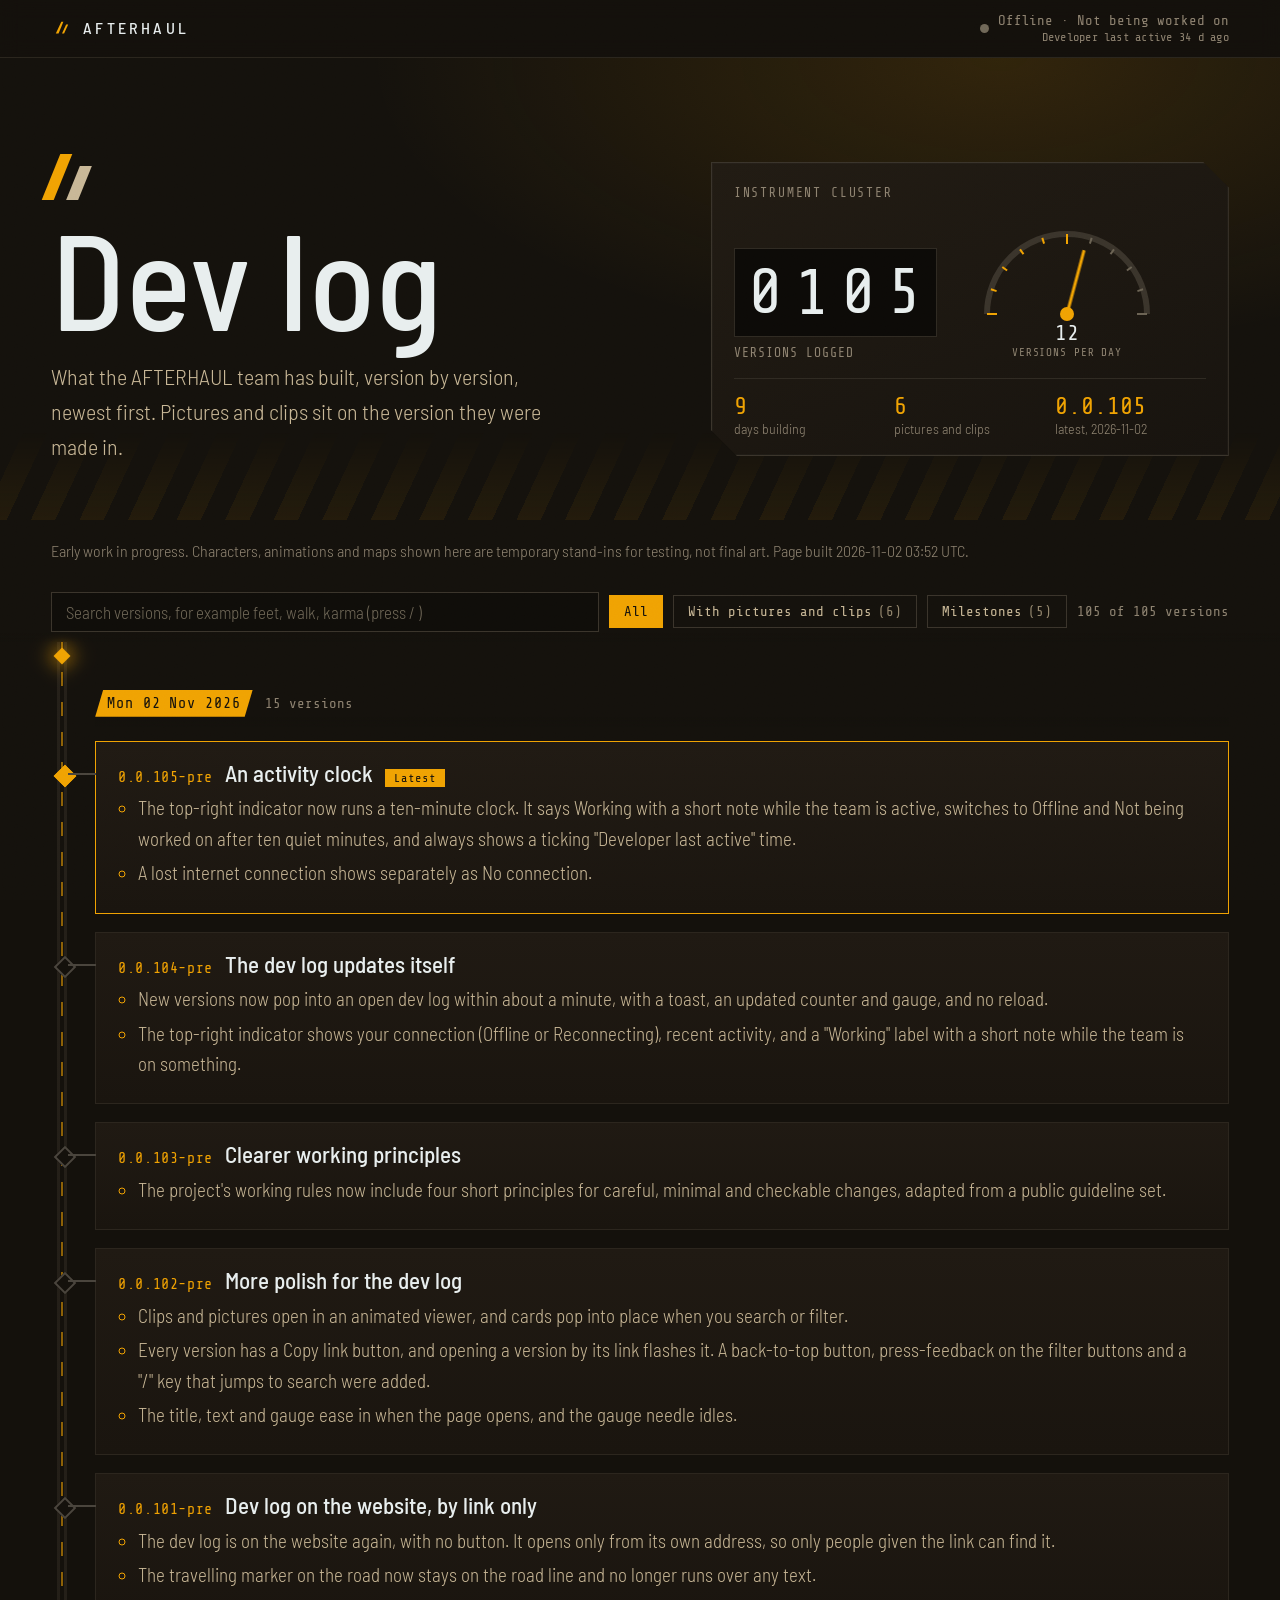
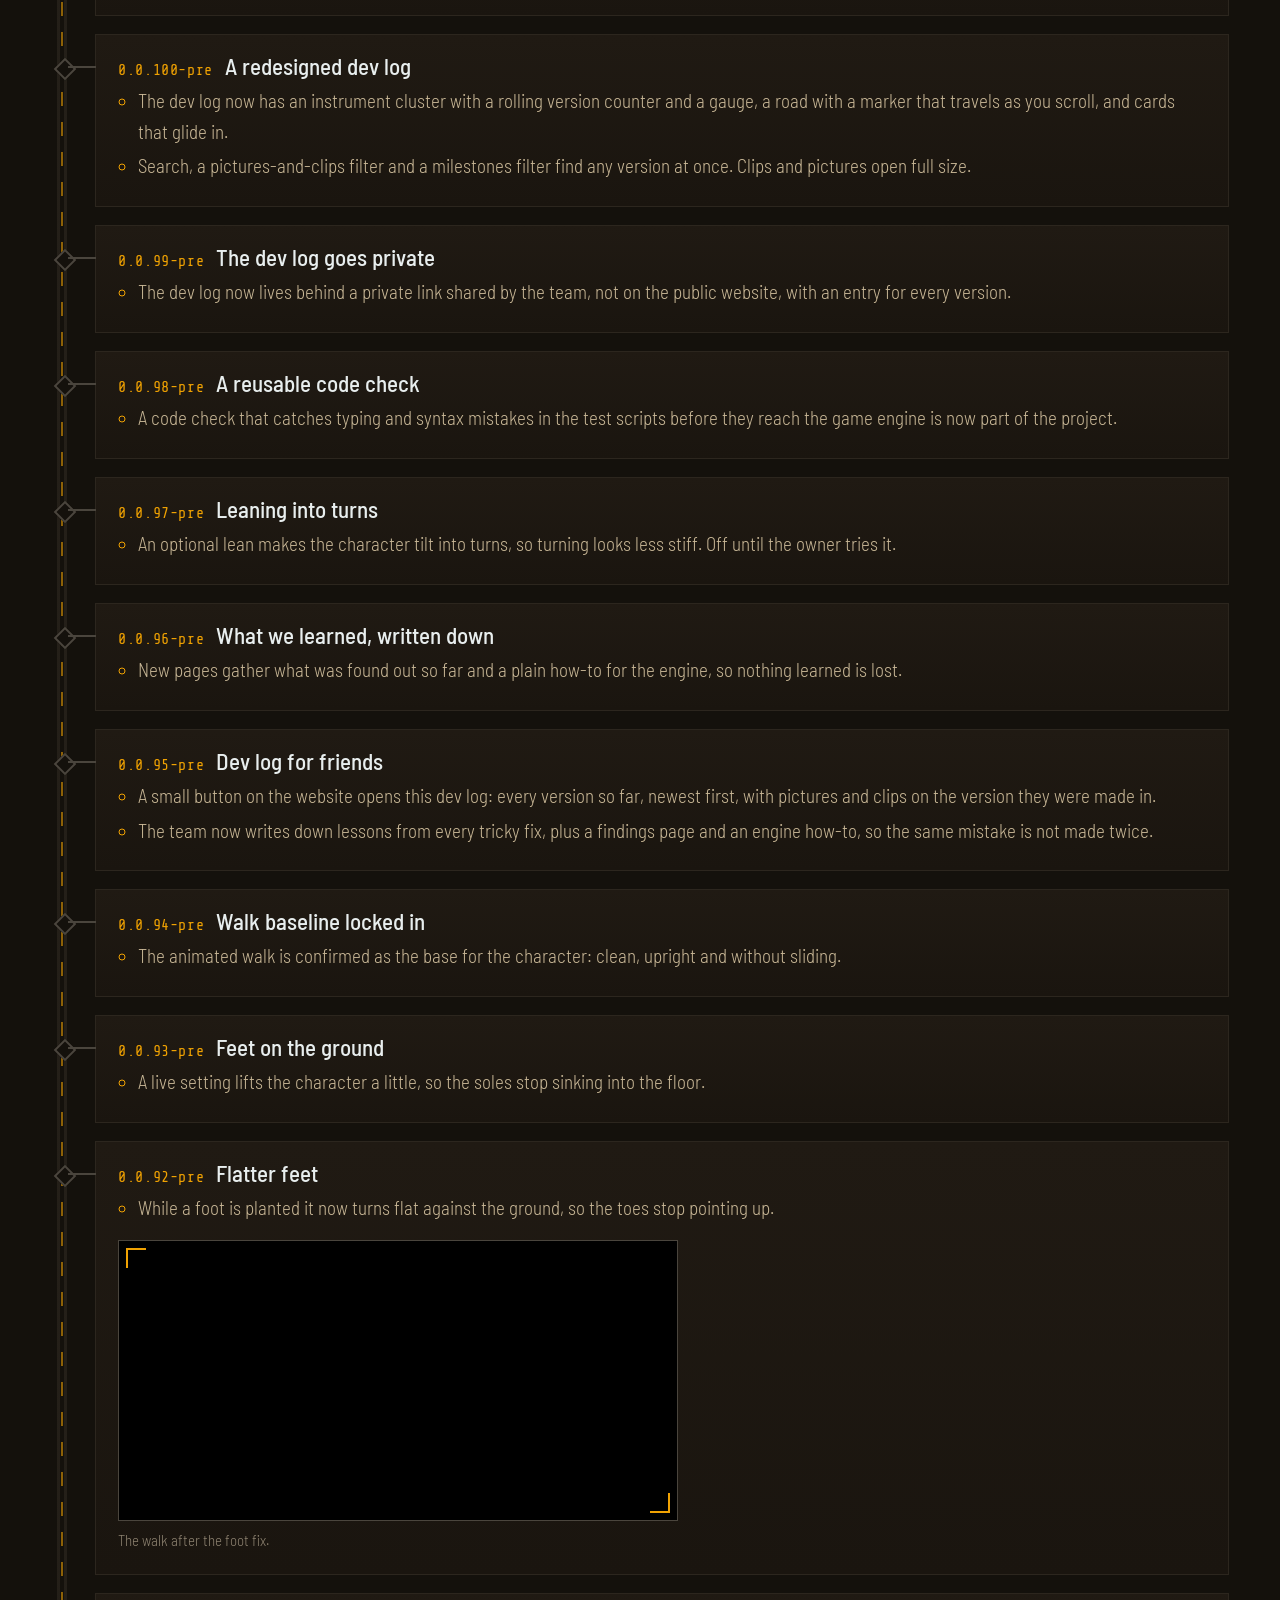
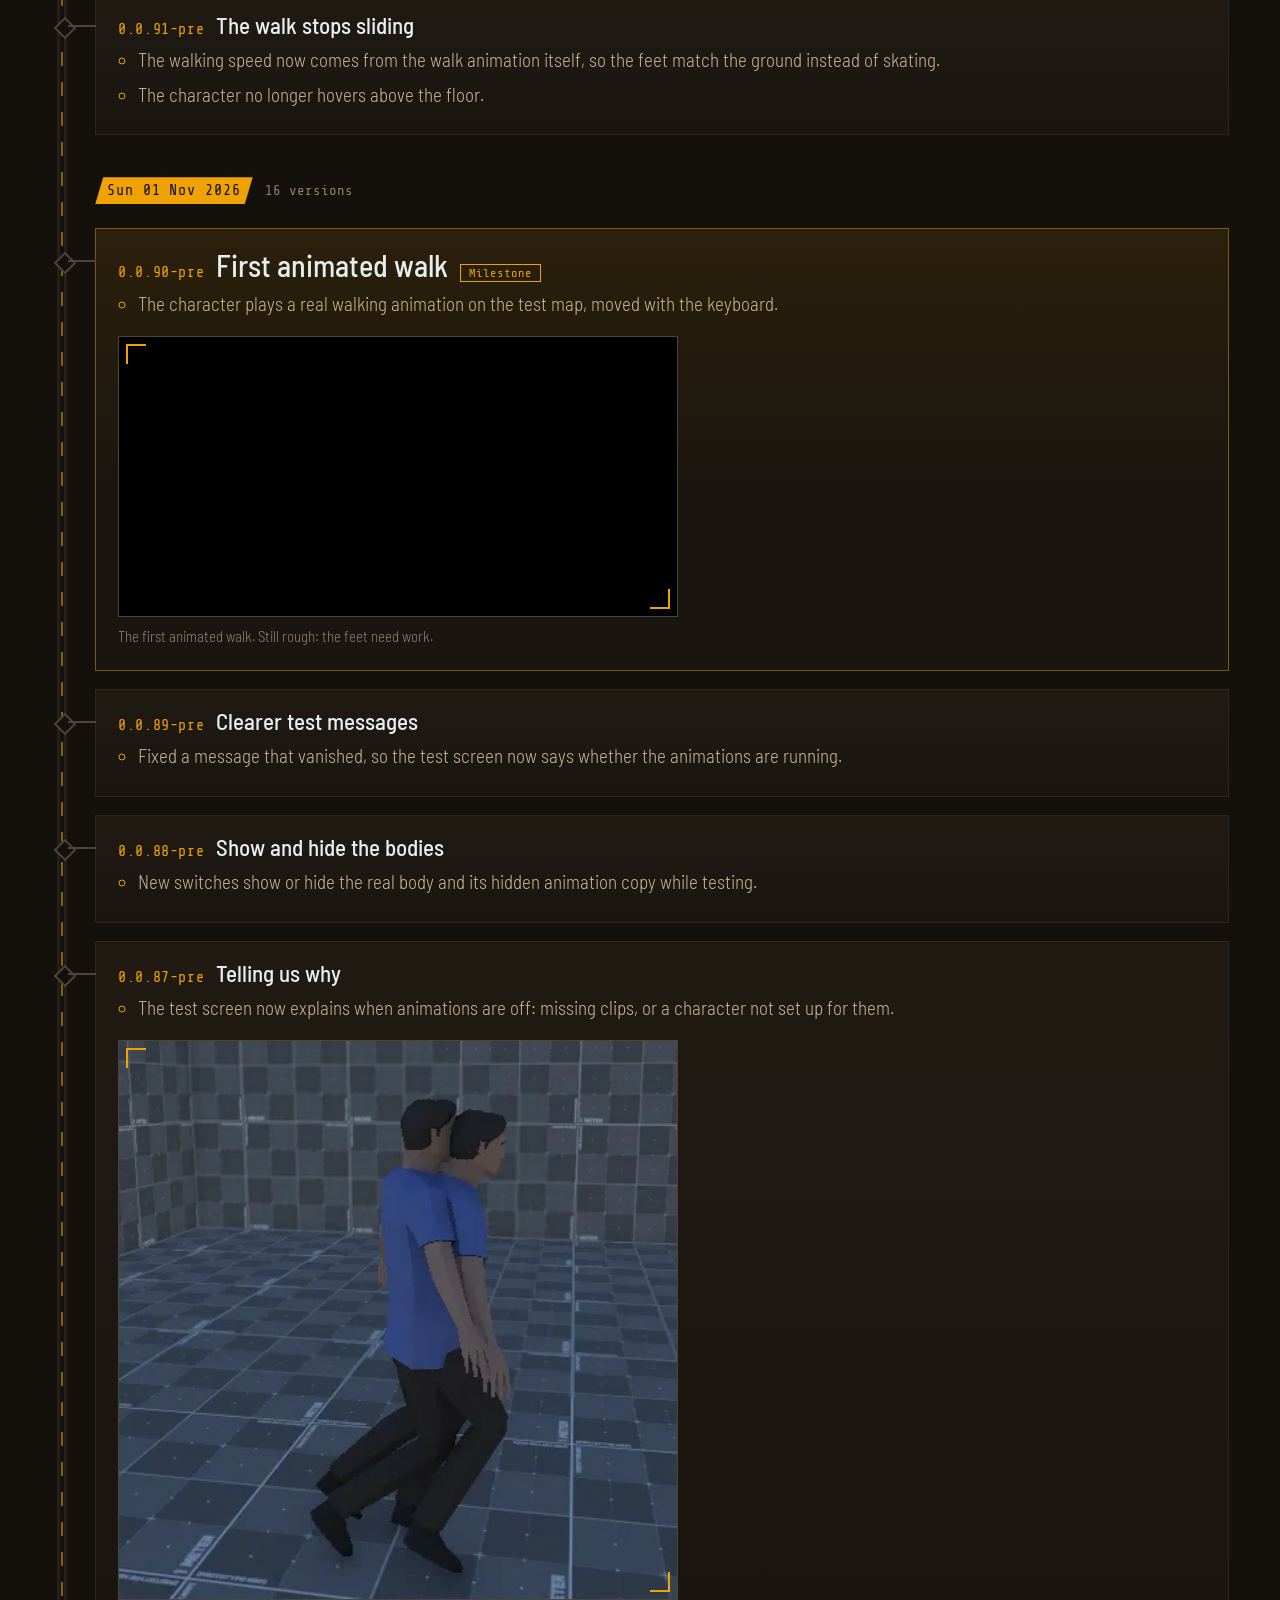
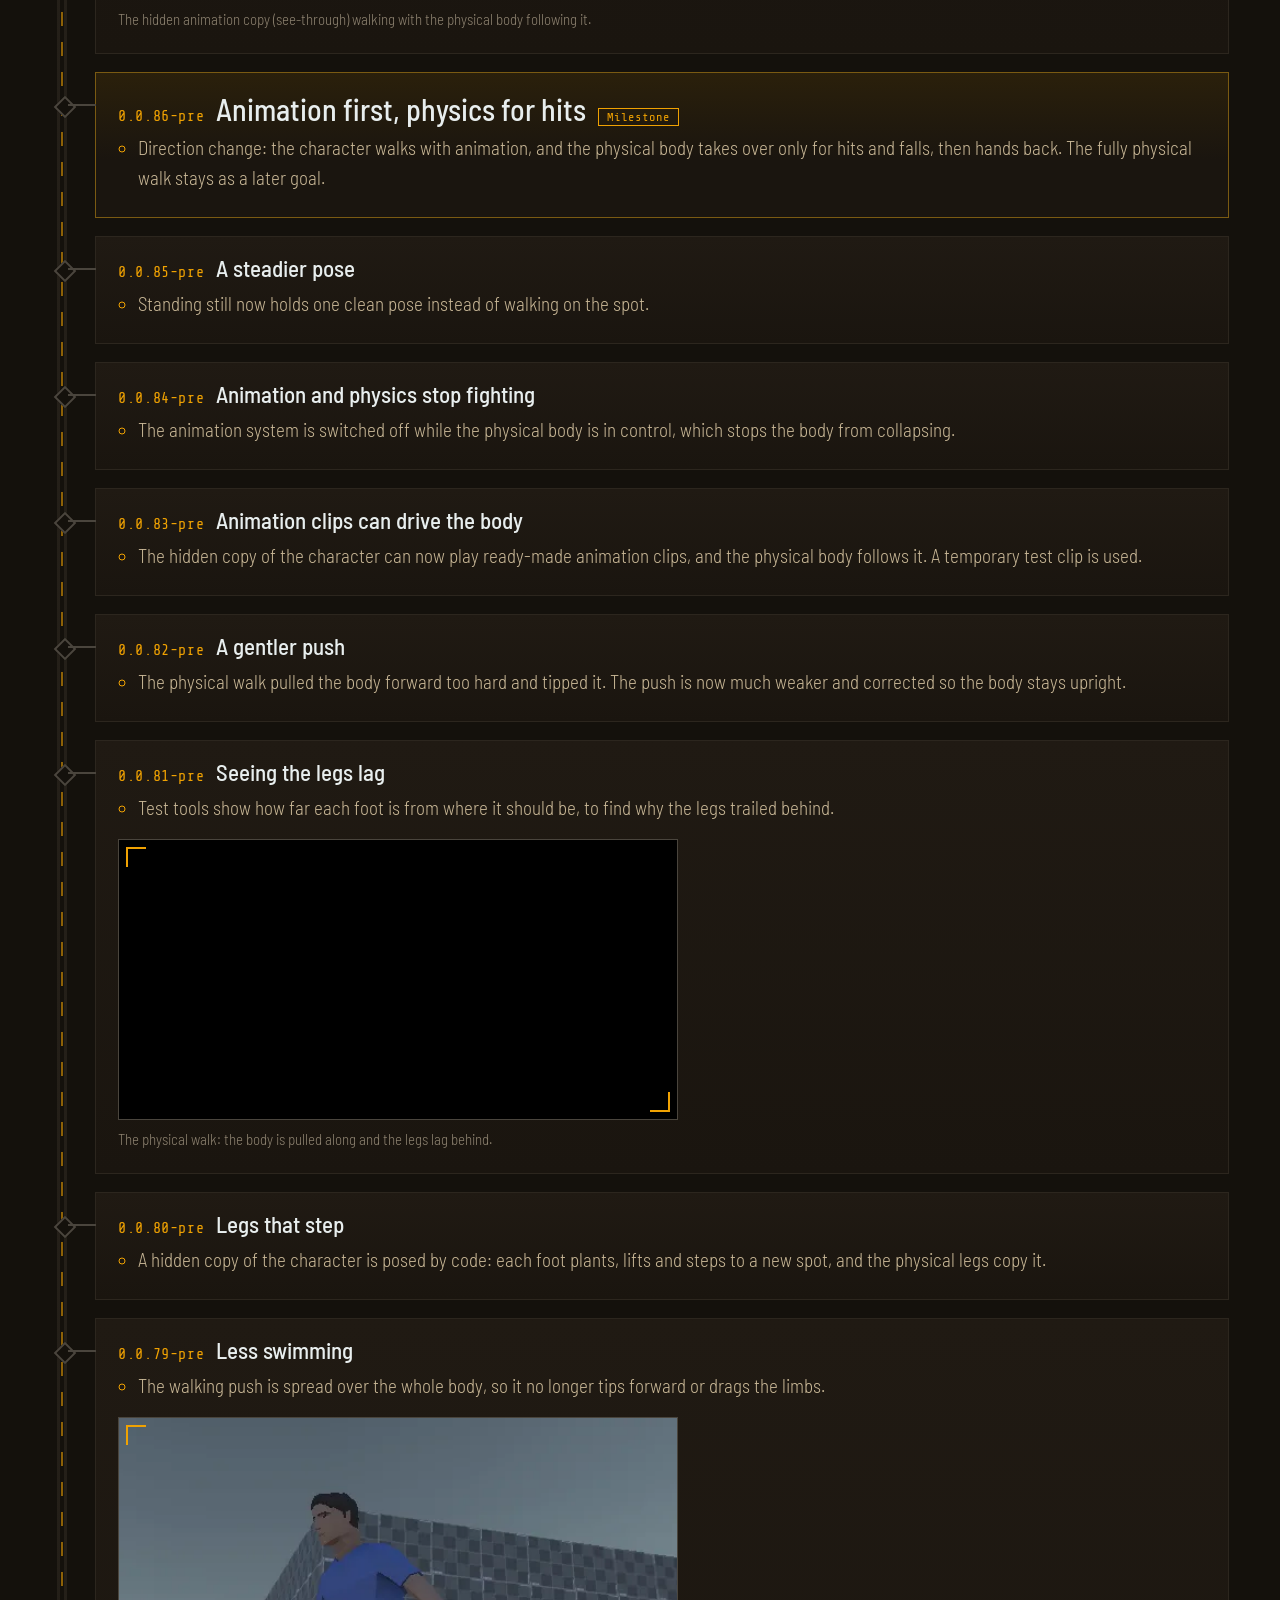
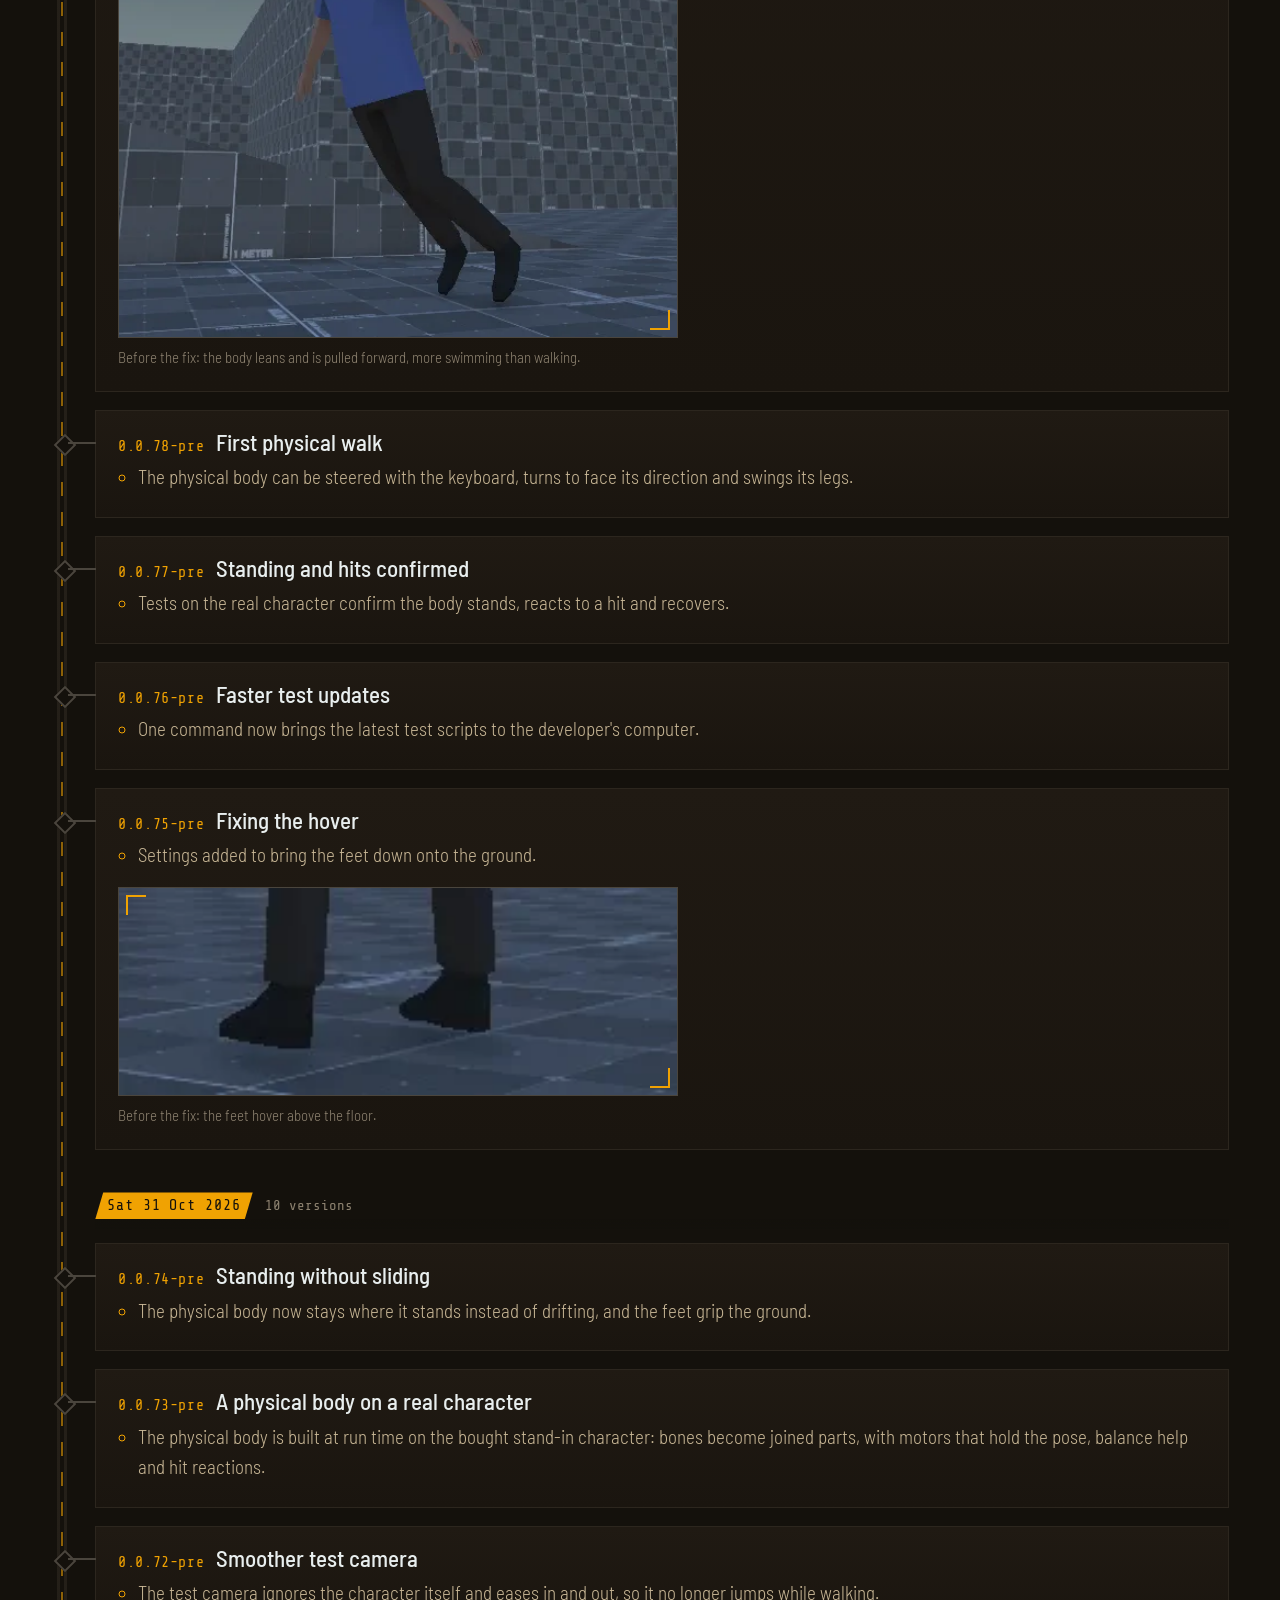
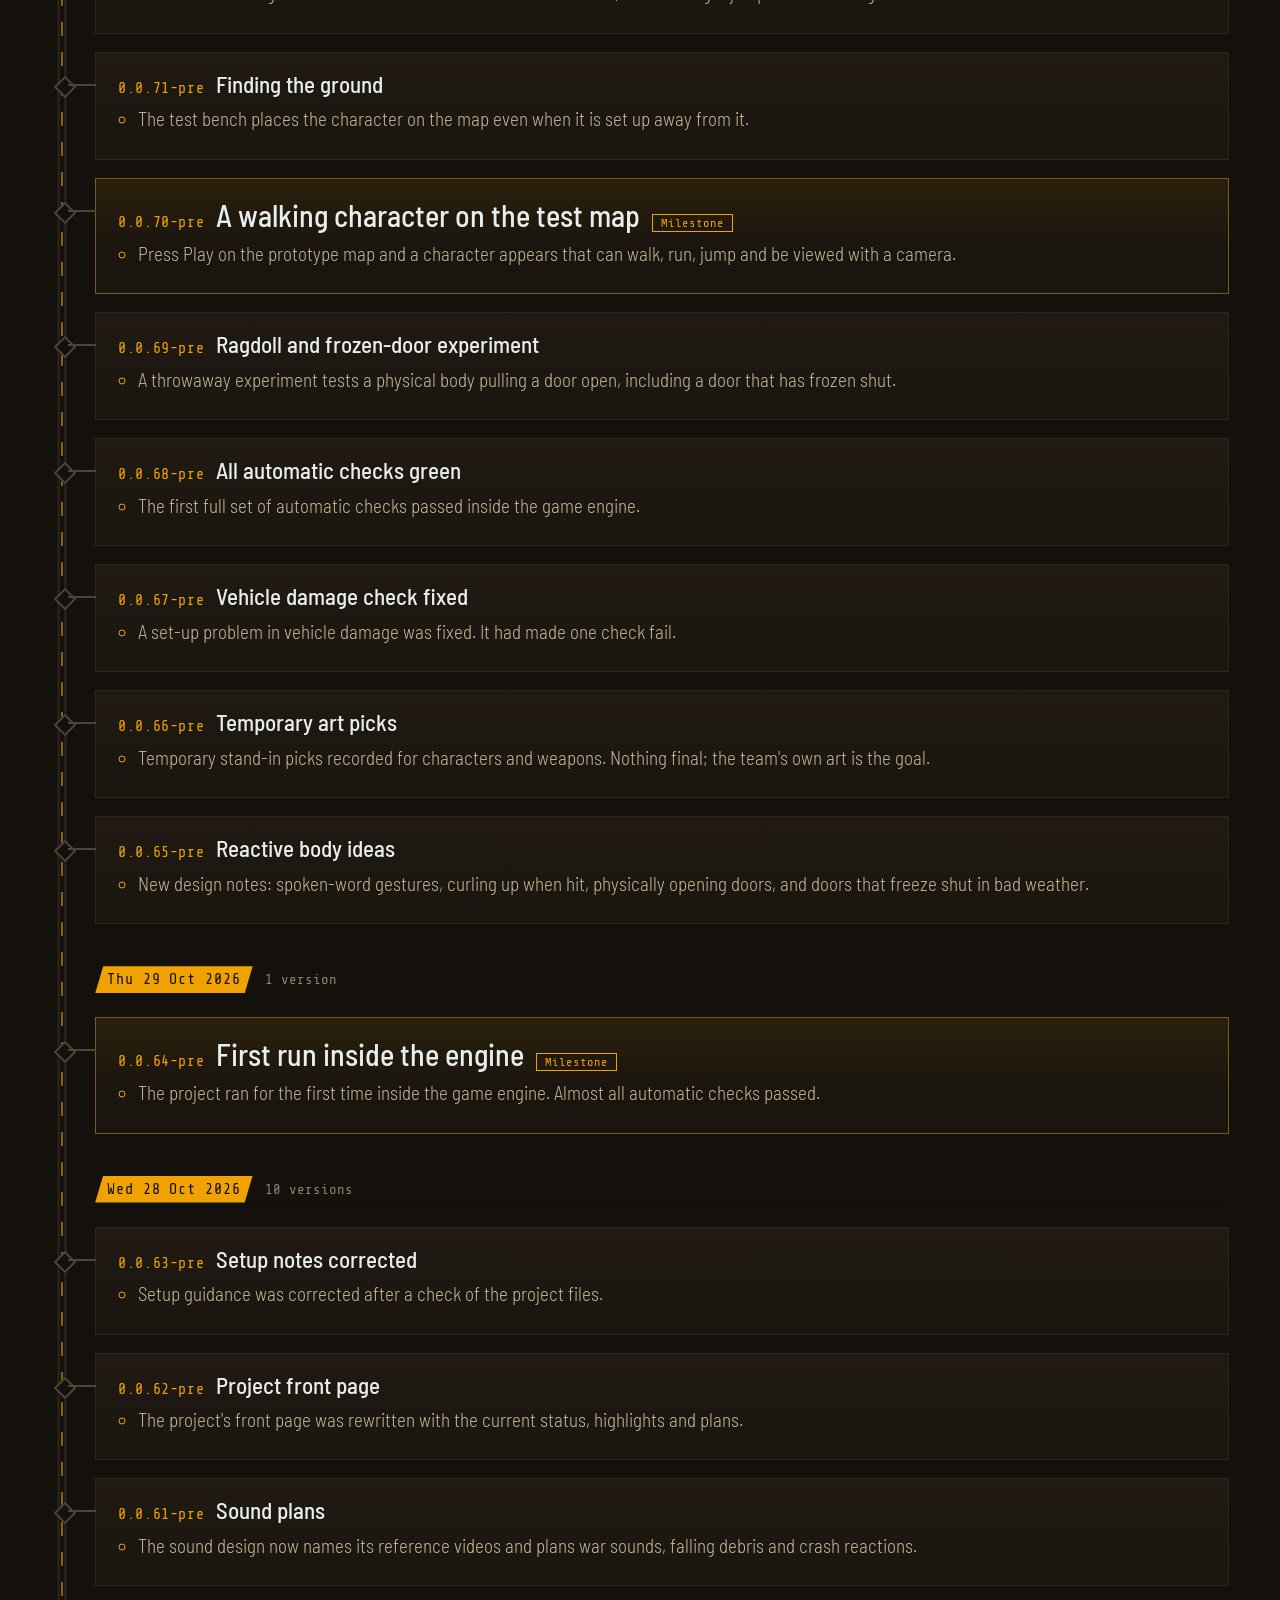
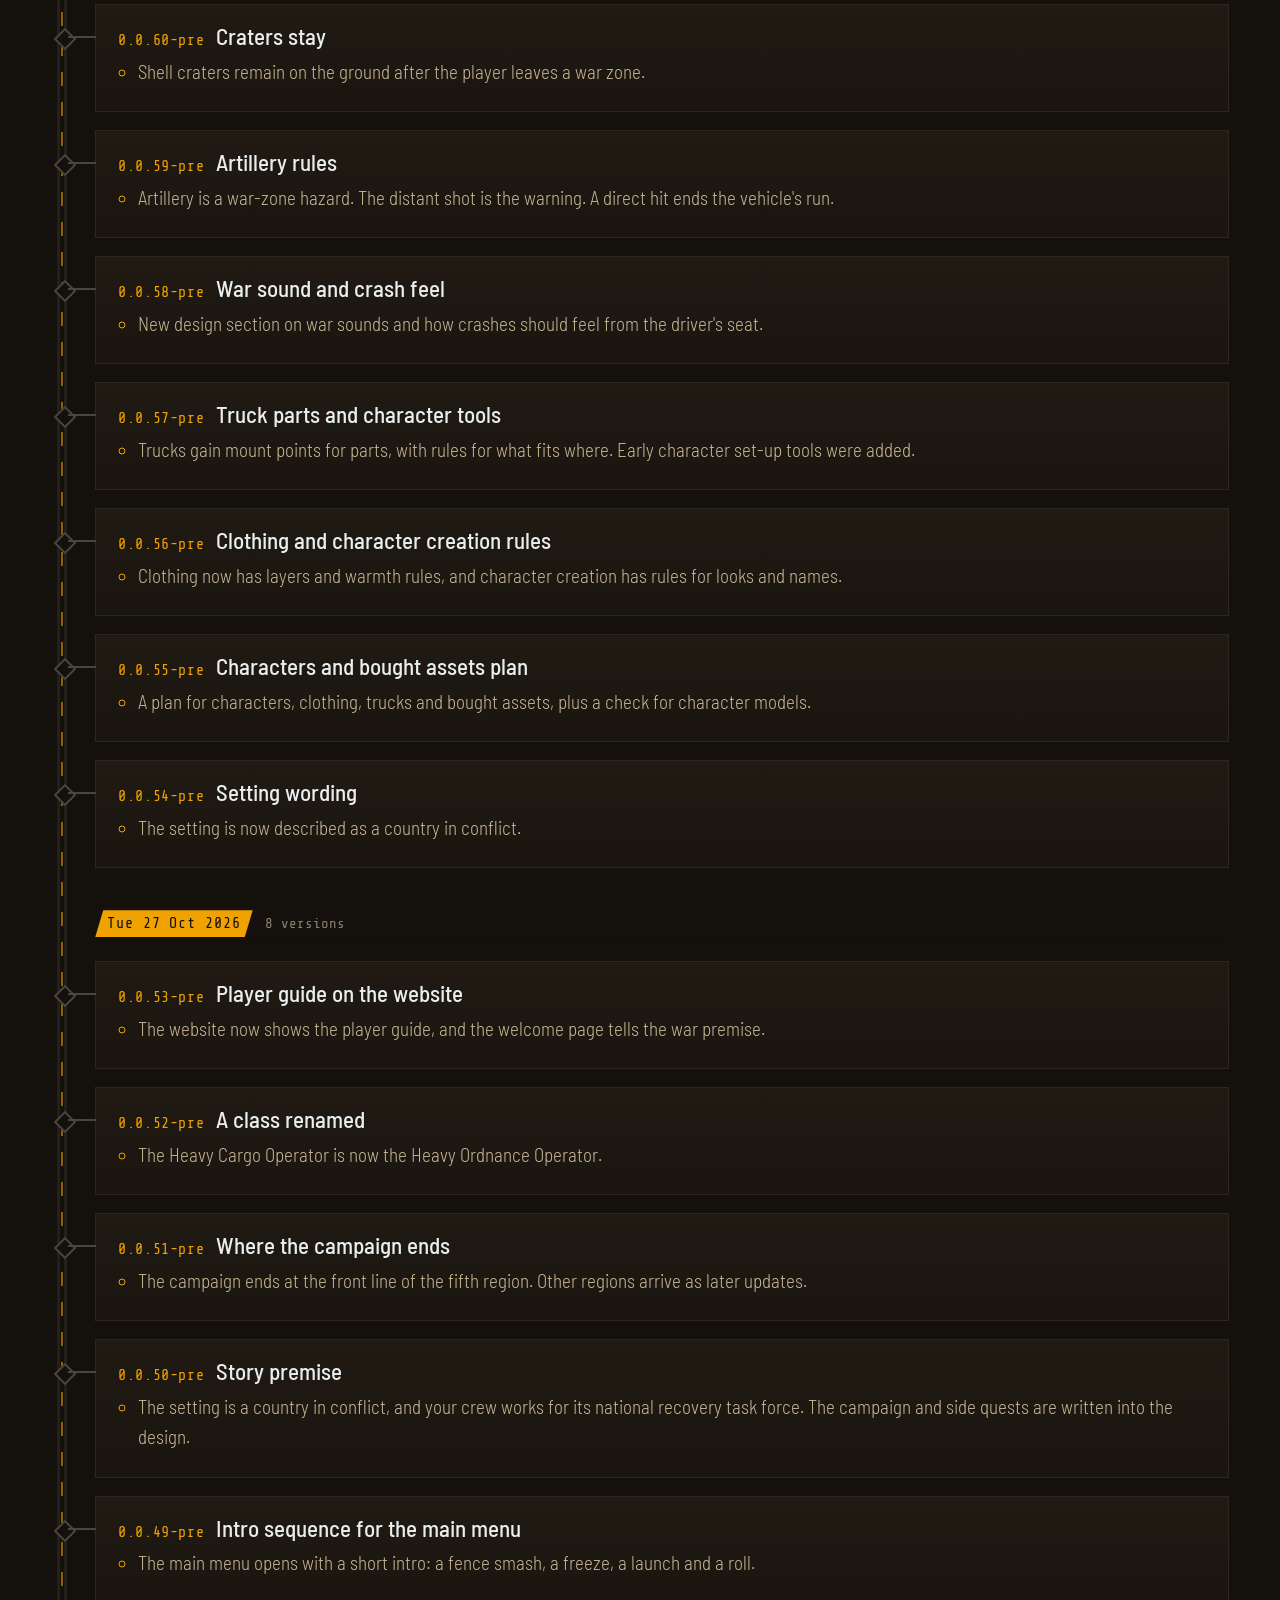
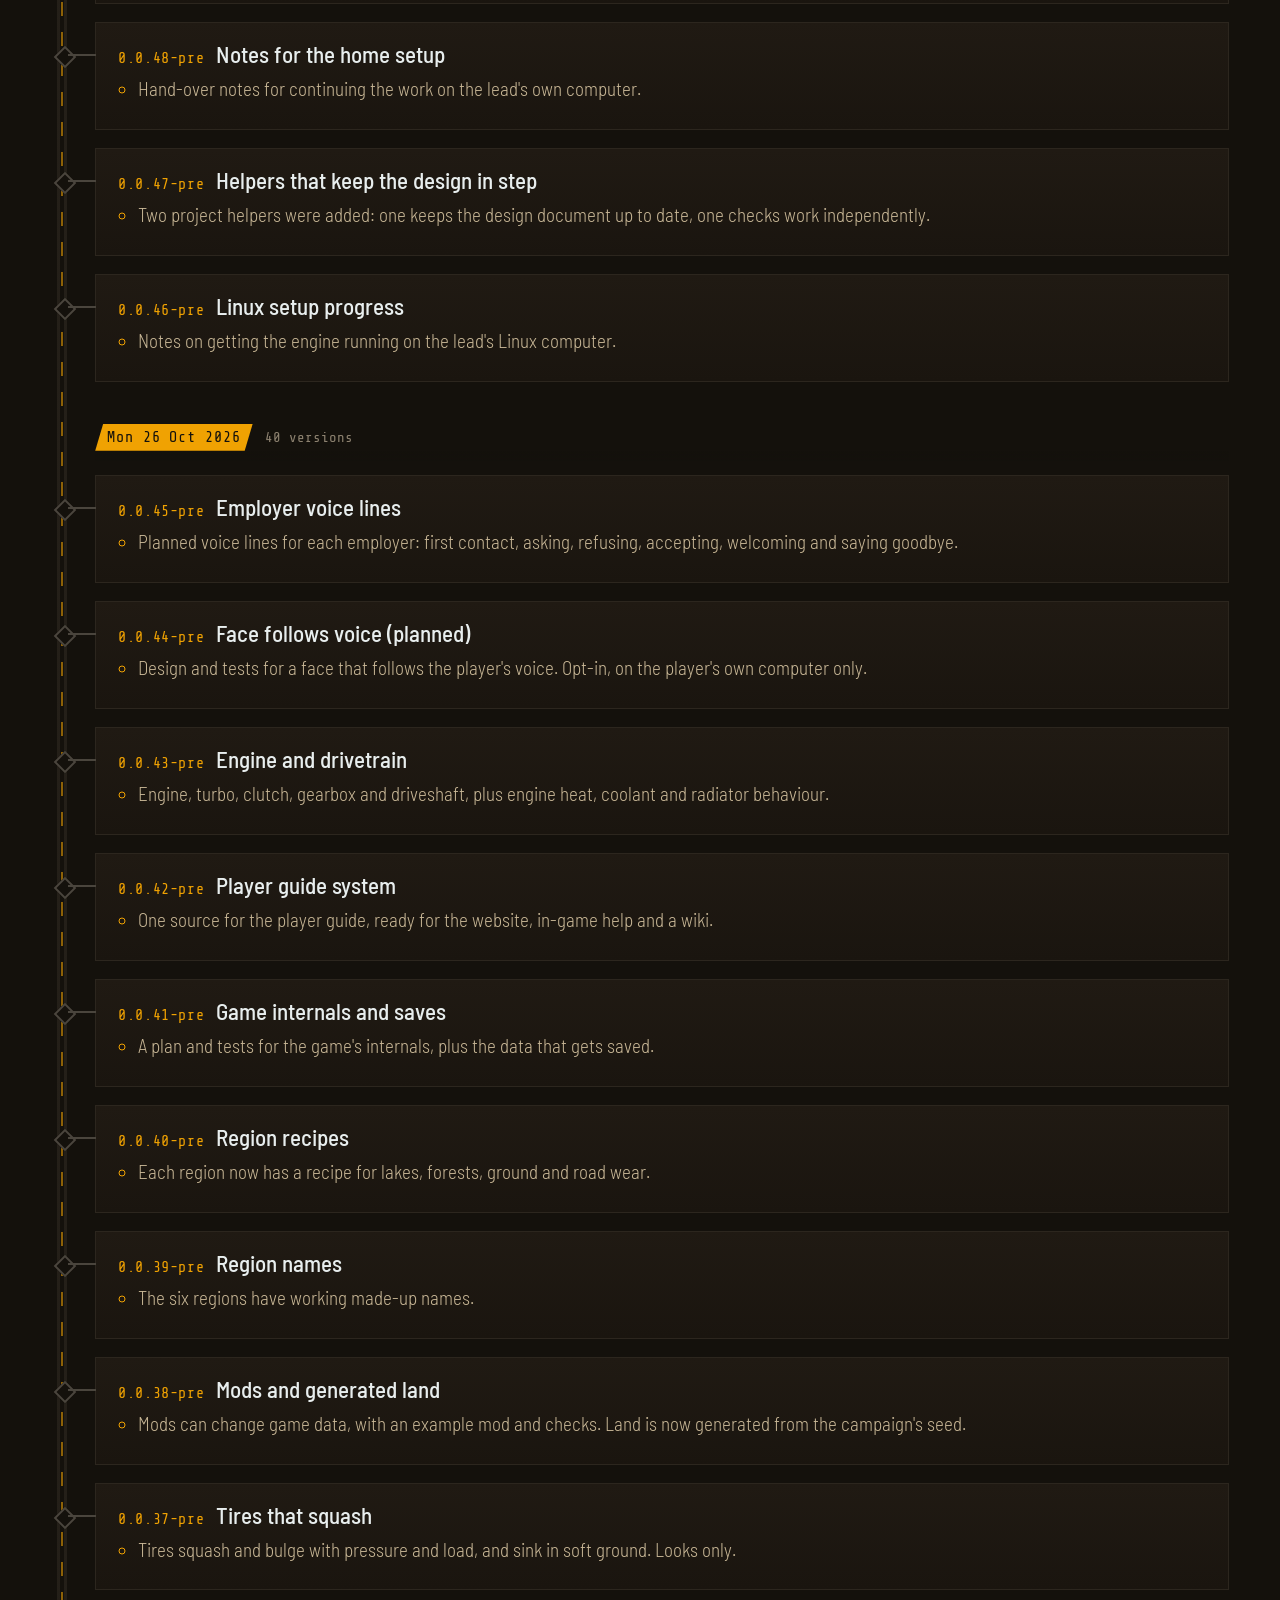
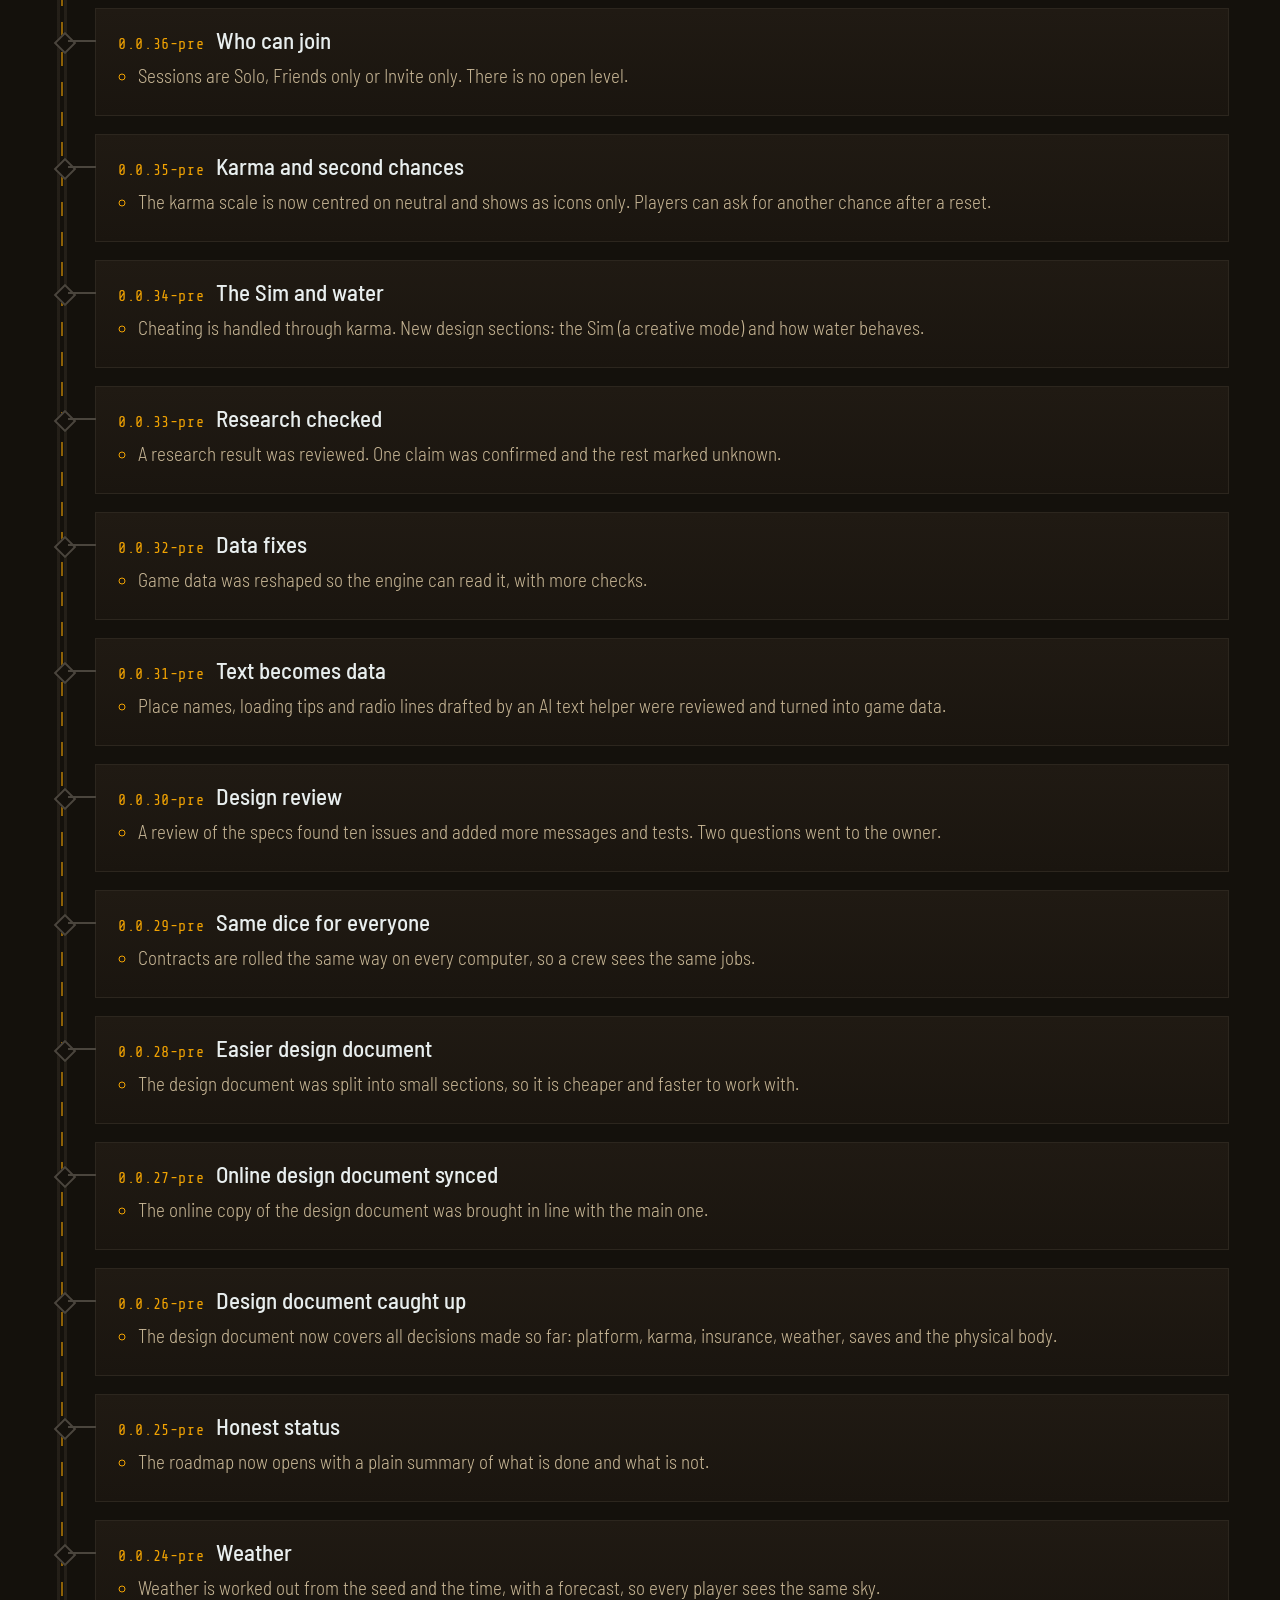
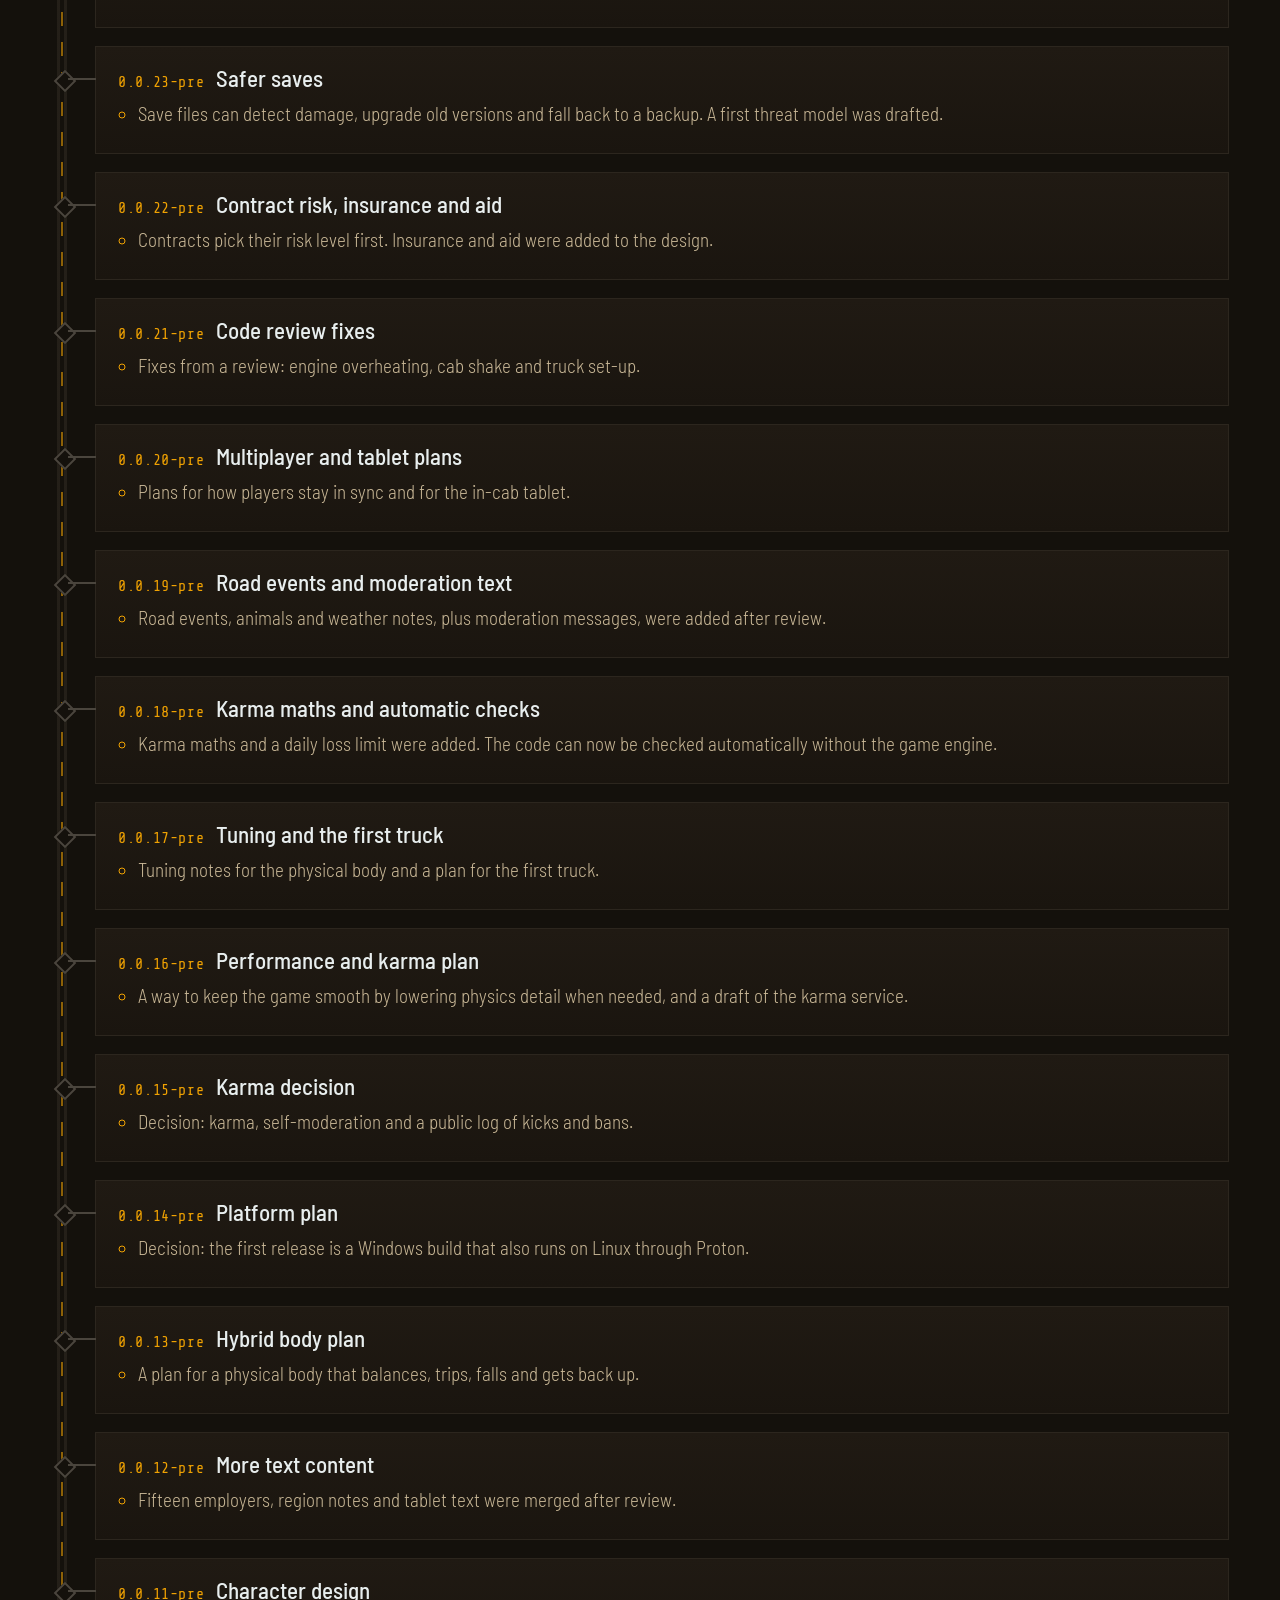
==== commit 3fa67fda: "Dev log: activity clock (0.0.105-pre) Co-Authored-By: Claude Sonnet 5.5 <noreply@anthropic.com> Clau" ====
--- a/devlog/index.html
+++ b/devlog/index.html
@@ -1,5 +1,5 @@
 <!doctype html>
-<html lang="en" data-tpl="f2a394e650" data-rev="8c55b42857d5" data-built="2026-11-02T03:50:27Z"><head><meta charset="utf-8"><meta name="viewport" content="width=device-width, initial-scale=1">
+<html lang="en" data-tpl="292fb56c38" data-rev="4f789bc709ed" data-built="2026-11-02T03:52:41Z"><head><meta charset="utf-8"><meta name="viewport" content="width=device-width, initial-scale=1">
 <title>AFTERHAUL dev log</title>
 <meta name="robots" content="noindex,nofollow"><meta name="description" content="Real-time progress on AFTERHAUL, for the team and friends.">
 <link rel="icon" href="../assets/img/favicon.svg" type="image/svg+xml"><style>@font-face{font-family:"Barlow Semi Condensed";font-weight:300;font-display:swap;src:url("../assets/fonts/barlow-semi-condensed-light.woff") format("woff")}@font-face{font-family:"Barlow Semi Condensed";font-weight:500;font-display:swap;src:url("../assets/fonts/barlow-semi-condensed-medium.woff") format("woff")}@font-face{font-family:"Share Tech Mono";font-weight:400;font-display:swap;src:url("../assets/fonts/share-tech-mono-regular.woff") format("woff")}</style><style>
@@ -17,7 +17,8 @@
 .mark{display:flex;align-items:center;gap:10px;color:var(--frost);font-weight:500;letter-spacing:.2em;text-transform:uppercase;font-size:16px}
 .mark svg{width:22px;height:22px;fill:var(--amber)}
 .live{display:flex;align-items:center;gap:9px;font:400 14px var(--mono);color:var(--dust)}
-.live.off i,.live.idle i{background:#6f6757;animation:none}.live.off{color:#8d8270}.live.idle{color:#8d8270}.live.rec i{animation:none}.live.work{color:var(--frost)}
+.live{max-width:62vw;text-align:right}.lt{display:flex;flex-direction:column;align-items:flex-end;line-height:1.25}.lt b{font-weight:400}.lt small{font-size:12px;color:#8d8270;letter-spacing:.02em}
+.live.off i,.live.idle i{background:#6f6757;animation:none}.live.off b{color:#d9774f}.live.idle b{color:#8d8270}.live.rec i{animation:none}.live.work b{color:var(--frost)}.live.off i{background:#c4562a}
 .live i{width:9px;height:9px;border-radius:50%;background:var(--amber);box-shadow:0 0 0 0 rgba(240,162,2,.6);animation:ping 2s ease-out infinite}
 @keyframes ping{70%{box-shadow:0 0 0 10px rgba(240,162,2,0)}100%{box-shadow:0 0 0 0 rgba(240,162,2,0)}}
 .hero{position:relative;overflow:hidden;padding:clamp(40px,8vw,96px) var(--gut) clamp(28px,5vw,56px);background:radial-gradient(900px 420px at 78% 0%,rgba(240,162,2,.13),transparent 70%),linear-gradient(var(--soot),var(--soot))}
@@ -141,14 +142,14 @@
 dialog button:hover{background:var(--frost)}dialog button:active{transform:scale(.94)}
 @media (prefers-reduced-motion:reduce){*,*::before,*::after{animation:none!important;transition:none!important;scroll-behavior:auto!important}.log>li{opacity:1!important;transform:none!important}}
 </style></head><body>
-<div class="bar"><span class="mark" role="img" aria-label="AFTERHAUL"><svg viewBox="0 0 64 64" aria-hidden="true"><path d="M14 48 L30 14 h6 L22 48z"/><path d="M32 48 L44 22 h6 L38 48z"/></svg><span>Afterhaul</span></span><span class="live" id="live" title="Shows recent project activity and your connection. It cannot see whether a Claude window is open."><i aria-hidden="true"></i><span id="livet">Real-time progress</span></span></div>
+<div class="bar"><span class="mark" role="img" aria-label="AFTERHAUL"><svg viewBox="0 0 64 64" aria-hidden="true"><path d="M14 48 L30 14 h6 L22 48z"/><path d="M32 48 L44 22 h6 L38 48z"/></svg><span>Afterhaul</span></span><span class="live" id="live" title="Shows whether the project was worked on in the last 10 minutes, and your own connection. It cannot see whether a Claude window is open."><i aria-hidden="true"></i><span class="lt"><b id="livet">Real-time progress</b><small id="lives"></small></span></span></div>
 <header class="hero"><div class="hero-in">
 <div><div class="slash" aria-hidden="true"><i></i><i></i></div><h1>Dev log</h1><p class="lede">What the AFTERHAUL team has built, version by version, newest first. Pictures and clips sit on the version they were made in.</p></div>
-<aside class="cluster" aria-label="Progress at a glance"><h2>INSTRUMENT CLUSTER</h2><div class="dials"><div><div class="odo" role="img" aria-label="104 versions"><span class="dg" style="--d:0;--i:0"><ol><li>0</li><li>1</li><li>2</li><li>3</li><li>4</li><li>5</li><li>6</li><li>7</li><li>8</li><li>9</li></ol></span><span class="dg" style="--d:1;--i:1"><ol><li>0</li><li>1</li><li>2</li><li>3</li><li>4</li><li>5</li><li>6</li><li>7</li><li>8</li><li>9</li></ol></span><span class="dg" style="--d:0;--i:2"><ol><li>0</li><li>1</li><li>2</li><li>3</li><li>4</li><li>5</li><li>6</li><li>7</li><li>8</li><li>9</li></ol></span><span class="dg" style="--d:4;--i:3"><ol><li>0</li><li>1</li><li>2</li><li>3</li><li>4</li><li>5</li><li>6</li><li>7</li><li>8</li><li>9</li></ol></span></div><span class="odo-l">VERSIONS LOGGED</span></div><svg class="gauge" viewBox="0 0 200 146" role="img" aria-label="12 versions per day"><path class="arc" d="M20 100 A80 80 0 0 1 180 100"/><line class="tk hi" x1="30.0" y1="100.0" x2="20.0" y2="100.0"/><line class="tk hi" x1="29.6" y1="77.1" x2="23.9" y2="75.3"/><line class="tk hi" x1="40.1" y1="56.5" x2="35.3" y2="53.0"/><line class="tk hi" x1="56.5" y1="40.1" x2="53.0" y2="35.3"/><line class="tk hi" x1="77.1" y1="29.6" x2="75.3" y2="23.9"/><line class="tk hi" x1="100.0" y1="30.0" x2="100.0" y2="20.0"/><line class="tk" x1="122.9" y1="29.6" x2="124.7" y2="23.9"/><line class="tk" x1="143.5" y1="40.1" x2="147.0" y2="35.3"/><line class="tk" x1="159.9" y1="56.5" x2="164.7" y2="53.0"/><line class="tk" x1="170.4" y1="77.1" x2="176.1" y2="75.3"/><line class="tk" x1="170.0" y1="100.0" x2="180.0" y2="100.0"/><g class="nd" style="--ang:14deg"><g class="jit"><line x1="100" y1="100" x2="100" y2="34" stroke="#f0a202" stroke-width="3"/></g></g><circle cx="100" cy="100" r="7" fill="#f0a202"/><text x="100" y="126" >12</text><text class="sm" x="100" y="142">VERSIONS PER DAY</text></svg></div><div class="stats"><div><b>9</b><span>days building</span></div><div><b>6</b><span>pictures and clips</span></div><div><b>0.0.104</b><span>latest, 2026-11-02</span></div></div></aside>
+<aside class="cluster" aria-label="Progress at a glance"><h2>INSTRUMENT CLUSTER</h2><div class="dials"><div><div class="odo" role="img" aria-label="105 versions"><span class="dg" style="--d:0;--i:0"><ol><li>0</li><li>1</li><li>2</li><li>3</li><li>4</li><li>5</li><li>6</li><li>7</li><li>8</li><li>9</li></ol></span><span class="dg" style="--d:1;--i:1"><ol><li>0</li><li>1</li><li>2</li><li>3</li><li>4</li><li>5</li><li>6</li><li>7</li><li>8</li><li>9</li></ol></span><span class="dg" style="--d:0;--i:2"><ol><li>0</li><li>1</li><li>2</li><li>3</li><li>4</li><li>5</li><li>6</li><li>7</li><li>8</li><li>9</li></ol></span><span class="dg" style="--d:5;--i:3"><ol><li>0</li><li>1</li><li>2</li><li>3</li><li>4</li><li>5</li><li>6</li><li>7</li><li>8</li><li>9</li></ol></span></div><span class="odo-l">VERSIONS LOGGED</span></div><svg class="gauge" viewBox="0 0 200 146" role="img" aria-label="12 versions per day"><path class="arc" d="M20 100 A80 80 0 0 1 180 100"/><line class="tk hi" x1="30.0" y1="100.0" x2="20.0" y2="100.0"/><line class="tk hi" x1="29.6" y1="77.1" x2="23.9" y2="75.3"/><line class="tk hi" x1="40.1" y1="56.5" x2="35.3" y2="53.0"/><line class="tk hi" x1="56.5" y1="40.1" x2="53.0" y2="35.3"/><line class="tk hi" x1="77.1" y1="29.6" x2="75.3" y2="23.9"/><line class="tk hi" x1="100.0" y1="30.0" x2="100.0" y2="20.0"/><line class="tk" x1="122.9" y1="29.6" x2="124.7" y2="23.9"/><line class="tk" x1="143.5" y1="40.1" x2="147.0" y2="35.3"/><line class="tk" x1="159.9" y1="56.5" x2="164.7" y2="53.0"/><line class="tk" x1="170.4" y1="77.1" x2="176.1" y2="75.3"/><line class="tk" x1="170.0" y1="100.0" x2="180.0" y2="100.0"/><g class="nd" style="--ang:15deg"><g class="jit"><line x1="100" y1="100" x2="100" y2="34" stroke="#f0a202" stroke-width="3"/></g></g><circle cx="100" cy="100" r="7" fill="#f0a202"/><text x="100" y="126" >12</text><text class="sm" x="100" y="142">VERSIONS PER DAY</text></svg></div><div class="stats"><div><b>9</b><span>days building</span></div><div><b>6</b><span>pictures and clips</span></div><div><b>0.0.105</b><span>latest, 2026-11-02</span></div></div></aside>
 </div></header>
-<p class="notice">Early work in progress. Characters, animations and maps shown here are temporary stand-ins for testing, not final art. Page built 2026-11-02 03:50 UTC.</p>
+<p class="notice">Early work in progress. Characters, animations and maps shown here are temporary stand-ins for testing, not final art. Page built 2026-11-02 03:52 UTC.</p>
 <div class="tools" role="search"><div class="sw"><input id="q" type="search" placeholder="Search versions, for example feet, walk, karma (press / )" aria-label="Search the dev log"><button class="qx" id="qx" type="button" aria-label="Clear search" hidden>&times;</button></div><button class="chip" data-m="all" aria-pressed="true" type="button">All</button><button class="chip" data-m="media" aria-pressed="false" type="button">With pictures and clips<em id="n-media"></em></button><button class="chip" data-m="ms" aria-pressed="false" type="button">Milestones<em id="n-ms"></em></button><span class="count" id="cnt" aria-live="polite"></span></div>
-<main><div class="road" aria-hidden="true"></div><div class="truck" aria-hidden="true"></div><section class="grp" data-date="2026-11-02"><h2 class="day"><b>Mon 02 Nov 2026</b><span>14 versions</span></h2><ol class="log"><li id="v0.0.104-pre" class="latest" data-h="8a044edbc1" data-t="0.0.104-pre the dev log updates itself new versions now pop into an open dev log within about a minute, with a toast, an updated counter and gauge, and no reload. the top-right indicator shows your connection (offline or reconnecting), recent activity, and a &quot;working&quot; label with a short note while the team is on something."><button type="button" class="cp" aria-label="Copy link to 0.0.104-pre">Copy link</button><h3><span class="v">0.0.104-pre</span>The dev log updates itself<span class="tag fill">Latest</span></h3><ul><li>New versions now pop into an open dev log within about a minute, with a toast, an updated counter and gauge, and no reload.</li><li>The top-right indicator shows your connection (Offline or Reconnecting), recent activity, and a "Working" label with a short note while the team is on something.</li></ul></li><li id="v0.0.103-pre" class="" data-h="6f3fc319e0" data-t="0.0.103-pre clearer working principles the project&#x27;s working rules now include four short principles for careful, minimal and checkable changes, adapted from a public guideline set."><button type="button" class="cp" aria-label="Copy link to 0.0.103-pre">Copy link</button><h3><span class="v">0.0.103-pre</span>Clearer working principles</h3><ul><li>The project's working rules now include four short principles for careful, minimal and checkable changes, adapted from a public guideline set.</li></ul></li><li id="v0.0.102-pre" class="" data-h="5911ebcafc" data-t="0.0.102-pre more polish for the dev log clips and pictures open in an animated viewer, and cards pop into place when you search or filter. every version has a copy link button, and opening a version by its link flashes it. a back-to-top button, press-feedback on the filter buttons and a &quot;/&quot; key that jumps to search were added. the title, text and gauge ease in when the page opens, and the gauge needle idles."><button type="button" class="cp" aria-label="Copy link to 0.0.102-pre">Copy link</button><h3><span class="v">0.0.102-pre</span>More polish for the dev log</h3><ul><li>Clips and pictures open in an animated viewer, and cards pop into place when you search or filter.</li><li>Every version has a Copy link button, and opening a version by its link flashes it. A back-to-top button, press-feedback on the filter buttons and a "/" key that jumps to search were added.</li><li>The title, text and gauge ease in when the page opens, and the gauge needle idles.</li></ul></li><li id="v0.0.101-pre" class="" data-h="ccb606a703" data-t="0.0.101-pre dev log on the website, by link only the dev log is on the website again, with no button. it opens only from its own address, so only people given the link can find it. the travelling marker on the road now stays on the road line and no longer runs over any text."><button type="button" class="cp" aria-label="Copy link to 0.0.101-pre">Copy link</button><h3><span class="v">0.0.101-pre</span>Dev log on the website, by link only</h3><ul><li>The dev log is on the website again, with no button. It opens only from its own address, so only people given the link can find it.</li><li>The travelling marker on the road now stays on the road line and no longer runs over any text.</li></ul></li><li id="v0.0.100-pre" class="" data-h="f63a6efac8" data-t="0.0.100-pre a redesigned dev log the dev log now has an instrument cluster with a rolling version counter and a gauge, a road with a marker that travels as you scroll, and cards that glide in. search, a pictures-and-clips filter and a milestones filter find any version at once. clips and pictures open full size."><button type="button" class="cp" aria-label="Copy link to 0.0.100-pre">Copy link</button><h3><span class="v">0.0.100-pre</span>A redesigned dev log</h3><ul><li>The dev log now has an instrument cluster with a rolling version counter and a gauge, a road with a marker that travels as you scroll, and cards that glide in.</li><li>Search, a pictures-and-clips filter and a milestones filter find any version at once. Clips and pictures open full size.</li></ul></li><li id="v0.0.99-pre" class="" data-h="4c1c7ffb6f" data-t="0.0.99-pre the dev log goes private the dev log now lives behind a private link shared by the team, not on the public website, with an entry for every version."><button type="button" class="cp" aria-label="Copy link to 0.0.99-pre">Copy link</button><h3><span class="v">0.0.99-pre</span>The dev log goes private</h3><ul><li>The dev log now lives behind a private link shared by the team, not on the public website, with an entry for every version.</li></ul></li><li id="v0.0.98-pre" class="" data-h="765a206022" data-t="0.0.98-pre a reusable code check a code check that catches typing and syntax mistakes in the test scripts before they reach the game engine is now part of the project."><button type="button" class="cp" aria-label="Copy link to 0.0.98-pre">Copy link</button><h3><span class="v">0.0.98-pre</span>A reusable code check</h3><ul><li>A code check that catches typing and syntax mistakes in the test scripts before they reach the game engine is now part of the project.</li></ul></li><li id="v0.0.97-pre" class="" data-h="fe37ee31d2" data-t="0.0.97-pre leaning into turns an optional lean makes the character tilt into turns, so turning looks less stiff. off until the owner tries it."><button type="button" class="cp" aria-label="Copy link to 0.0.97-pre">Copy link</button><h3><span class="v">0.0.97-pre</span>Leaning into turns</h3><ul><li>An optional lean makes the character tilt into turns, so turning looks less stiff. Off until the owner tries it.</li></ul></li><li id="v0.0.96-pre" class="" data-h="7437d9f3a1" data-t="0.0.96-pre what we learned, written down new pages gather what was found out so far and a plain how-to for the engine, so nothing learned is lost."><button type="button" class="cp" aria-label="Copy link to 0.0.96-pre">Copy link</button><h3><span class="v">0.0.96-pre</span>What we learned, written down</h3><ul><li>New pages gather what was found out so far and a plain how-to for the engine, so nothing learned is lost.</li></ul></li><li id="v0.0.95-pre" class="" data-h="4cc6288012" data-t="0.0.95-pre dev log for friends a small button on the website opens this dev log: every version so far, newest first, with pictures and clips on the version they were made in. the team now writes down lessons from every tricky fix, plus a findings page and an engine how-to, so the same mistake is not made twice."><button type="button" class="cp" aria-label="Copy link to 0.0.95-pre">Copy link</button><h3><span class="v">0.0.95-pre</span>Dev log for friends</h3><ul><li>A small button on the website opens this dev log: every version so far, newest first, with pictures and clips on the version they were made in.</li><li>The team now writes down lessons from every tricky fix, plus a findings page and an engine how-to, so the same mistake is not made twice.</li></ul></li><li id="v0.0.94-pre" class="" data-h="652cff8ccc" data-t="0.0.94-pre walk baseline locked in the animated walk is confirmed as the base for the character: clean, upright and without sliding."><button type="button" class="cp" aria-label="Copy link to 0.0.94-pre">Copy link</button><h3><span class="v">0.0.94-pre</span>Walk baseline locked in</h3><ul><li>The animated walk is confirmed as the base for the character: clean, upright and without sliding.</li></ul></li><li id="v0.0.93-pre" class="" data-h="198be5d1d9" data-t="0.0.93-pre feet on the ground a live setting lifts the character a little, so the soles stop sinking into the floor."><button type="button" class="cp" aria-label="Copy link to 0.0.93-pre">Copy link</button><h3><span class="v">0.0.93-pre</span>Feet on the ground</h3><ul><li>A live setting lifts the character a little, so the soles stop sinking into the floor.</li></ul></li><li id="v0.0.92-pre" class="" data-h="732d35fb99" data-t="0.0.92-pre flatter feet while a foot is planted it now turns flat against the ground, so the toes stop pointing up. the walk after the foot fix."><button type="button" class="cp" aria-label="Copy link to 0.0.92-pre">Copy link</button><h3><span class="v">0.0.92-pre</span>Flatter feet</h3><ul><li>While a foot is planted it now turns flat against the ground, so the toes stop pointing up.</li></ul><figure class="m"><button type="button" class="zoom" aria-label="Enlarge: The walk after the foot fix."><video src="media/devlog-0.0.92-feet.mp4" muted loop playsinline preload="metadata" aria-label="The walk after the foot fix."></video><span class="hint">Enlarge</span></button><figcaption>The walk after the foot fix.</figcaption></figure></li><li id="v0.0.91-pre" class="" data-h="84f34bd36e" data-t="0.0.91-pre the walk stops sliding the walking speed now comes from the walk animation itself, so the feet match the ground instead of skating. the character no longer hovers above the floor."><button type="button" class="cp" aria-label="Copy link to 0.0.91-pre">Copy link</button><h3><span class="v">0.0.91-pre</span>The walk stops sliding</h3><ul><li>The walking speed now comes from the walk animation itself, so the feet match the ground instead of skating.</li><li>The character no longer hovers above the floor.</li></ul></li></ol></section><section class="grp" data-date="2026-11-01"><h2 class="day"><b>Sun 01 Nov 2026</b><span>16 versions</span></h2><ol class="log"><li id="v0.0.90-pre" class="ms" data-h="070598a542" data-t="0.0.90-pre first animated walk the character plays a real walking animation on the test map, moved with the keyboard. the first animated walk. still rough: the feet need work."><button type="button" class="cp" aria-label="Copy link to 0.0.90-pre">Copy link</button><h3><span class="v">0.0.90-pre</span>First animated walk<span class="tag">Milestone</span></h3><ul><li>The character plays a real walking animation on the test map, moved with the keyboard.</li></ul><figure class="m"><button type="button" class="zoom" aria-label="Enlarge: The first animated walk. Still rough: the feet need work."><video src="media/devlog-0.0.90-walk.mp4" muted loop playsinline preload="metadata" aria-label="The first animated walk. Still rough: the feet need work."></video><span class="hint">Enlarge</span></button><figcaption>The first animated walk. Still rough: the feet need work.</figcaption></figure></li><li id="v0.0.89-pre" class="" data-h="98aea108de" data-t="0.0.89-pre clearer test messages fixed a message that vanished, so the test screen now says whether the animations are running."><button type="button" class="cp" aria-label="Copy link to 0.0.89-pre">Copy link</button><h3><span class="v">0.0.89-pre</span>Clearer test messages</h3><ul><li>Fixed a message that vanished, so the test screen now says whether the animations are running.</li></ul></li><li id="v0.0.88-pre" class="" data-h="1e67e6f7b8" data-t="0.0.88-pre show and hide the bodies new switches show or hide the real body and its hidden animation copy while testing."><button type="button" class="cp" aria-label="Copy link to 0.0.88-pre">Copy link</button><h3><span class="v">0.0.88-pre</span>Show and hide the bodies</h3><ul><li>New switches show or hide the real body and its hidden animation copy while testing.</li></ul></li><li id="v0.0.87-pre" class="" data-h="33ff24dd87" data-t="0.0.87-pre telling us why the test screen now explains when animations are off: missing clips, or a character not set up for them. the hidden animation copy (see-through) walking with the physical body following it."><button type="button" class="cp" aria-label="Copy link to 0.0.87-pre">Copy link</button><h3><span class="v">0.0.87-pre</span>Telling us why</h3><ul><li>The test screen now explains when animations are off: missing clips, or a character not set up for them.</li></ul><figure class="m"><button type="button" class="zoom" aria-label="Enlarge: The hidden animation copy (see-through) walking with the physical body following it."><img src="media/devlog-0.0.87-twin.webp" loading="lazy" alt="The hidden animation copy (see-through) walking with the physical body following it."><span class="hint">Enlarge</span></button><figcaption>The hidden animation copy (see-through) walking with the physical body following it.</figcaption></figure></li><li id="v0.0.86-pre" class="ms" data-h="8e2f951cb3" data-t="0.0.86-pre animation first, physics for hits direction change: the character walks with animation, and the physical body takes over only for hits and falls, then hands back. the fully physical walk stays as a later goal."><button type="button" class="cp" aria-label="Copy link to 0.0.86-pre">Copy link</button><h3><span class="v">0.0.86-pre</span>Animation first, physics for hits<span class="tag">Milestone</span></h3><ul><li>Direction change: the character walks with animation, and the physical body takes over only for hits and falls, then hands back. The fully physical walk stays as a later goal.</li></ul></li><li id="v0.0.85-pre" class="" data-h="461b79418c" data-t="0.0.85-pre a steadier pose standing still now holds one clean pose instead of walking on the spot."><button type="button" class="cp" aria-label="Copy link to 0.0.85-pre">Copy link</button><h3><span class="v">0.0.85-pre</span>A steadier pose</h3><ul><li>Standing still now holds one clean pose instead of walking on the spot.</li></ul></li><li id="v0.0.84-pre" class="" data-h="5c68fa5ff8" data-t="0.0.84-pre animation and physics stop fighting the animation system is switched off while the physical body is in control, which stops the body from collapsing."><button type="button" class="cp" aria-label="Copy link to 0.0.84-pre">Copy link</button><h3><span class="v">0.0.84-pre</span>Animation and physics stop fighting</h3><ul><li>The animation system is switched off while the physical body is in control, which stops the body from collapsing.</li></ul></li><li id="v0.0.83-pre" class="" data-h="70de3faa4c" data-t="0.0.83-pre animation clips can drive the body the hidden copy of the character can now play ready-made animation clips, and the physical body follows it. a temporary test clip is used."><button type="button" class="cp" aria-label="Copy link to 0.0.83-pre">Copy link</button><h3><span class="v">0.0.83-pre</span>Animation clips can drive the body</h3><ul><li>The hidden copy of the character can now play ready-made animation clips, and the physical body follows it. A temporary test clip is used.</li></ul></li><li id="v0.0.82-pre" class="" data-h="108a16f194" data-t="0.0.82-pre a gentler push the physical walk pulled the body forward too hard and tipped it. the push is now much weaker and corrected so the body stays upright."><button type="button" class="cp" aria-label="Copy link to 0.0.82-pre">Copy link</button><h3><span class="v">0.0.82-pre</span>A gentler push</h3><ul><li>The physical walk pulled the body forward too hard and tipped it. The push is now much weaker and corrected so the body stays upright.</li></ul></li><li id="v0.0.81-pre" class="" data-h="398c531076" data-t="0.0.81-pre seeing the legs lag test tools show how far each foot is from where it should be, to find why the legs trailed behind. the physical walk: the body is pulled along and the legs lag behind."><button type="button" class="cp" aria-label="Copy link to 0.0.81-pre">Copy link</button><h3><span class="v">0.0.81-pre</span>Seeing the legs lag</h3><ul><li>Test tools show how far each foot is from where it should be, to find why the legs trailed behind.</li></ul><figure class="m"><button type="button" class="zoom" aria-label="Enlarge: The physical walk: the body is pulled along and the legs lag behind."><video src="media/devlog-0.0.81-physical-walk.mp4" muted loop playsinline preload="metadata" aria-label="The physical walk: the body is pulled along and the legs lag behind."></video><span class="hint">Enlarge</span></button><figcaption>The physical walk: the body is pulled along and the legs lag behind.</figcaption></figure></li><li id="v0.0.80-pre" class="" data-h="0e2a1472ae" data-t="0.0.80-pre legs that step a hidden copy of the character is posed by code: each foot plants, lifts and steps to a new spot, and the physical legs copy it."><button type="button" class="cp" aria-label="Copy link to 0.0.80-pre">Copy link</button><h3><span class="v">0.0.80-pre</span>Legs that step</h3><ul><li>A hidden copy of the character is posed by code: each foot plants, lifts and steps to a new spot, and the physical legs copy it.</li></ul></li><li id="v0.0.79-pre" class="" data-h="4d1b9457a0" data-t="0.0.79-pre less swimming the walking push is spread over the whole body, so it no longer tips forward or drags the limbs. before the fix: the body leans and is pulled forward, more swimming than walking."><button type="button" class="cp" aria-label="Copy link to 0.0.79-pre">Copy link</button><h3><span class="v">0.0.79-pre</span>Less swimming</h3><ul><li>The walking push is spread over the whole body, so it no longer tips forward or drags the limbs.</li></ul><figure class="m"><button type="button" class="zoom" aria-label="Enlarge: Before the fix: the body leans and is pulled forward, more swimming than walking."><img src="media/devlog-0.0.79-swimming.webp" loading="lazy" alt="Before the fix: the body leans and is pulled forward, more swimming than walking."><span class="hint">Enlarge</span></button><figcaption>Before the fix: the body leans and is pulled forward, more swimming than walking.</figcaption></figure></li><li id="v0.0.78-pre" class="" data-h="c85b6e31d8" data-t="0.0.78-pre first physical walk the physical body can be steered with the keyboard, turns to face its direction and swings its legs."><button type="button" class="cp" aria-label="Copy link to 0.0.78-pre">Copy link</button><h3><span class="v">0.0.78-pre</span>First physical walk</h3><ul><li>The physical body can be steered with the keyboard, turns to face its direction and swings its legs.</li></ul></li><li id="v0.0.77-pre" class="" data-h="3d00a455fb" data-t="0.0.77-pre standing and hits confirmed tests on the real character confirm the body stands, reacts to a hit and recovers."><button type="button" class="cp" aria-label="Copy link to 0.0.77-pre">Copy link</button><h3><span class="v">0.0.77-pre</span>Standing and hits confirmed</h3><ul><li>Tests on the real character confirm the body stands, reacts to a hit and recovers.</li></ul></li><li id="v0.0.76-pre" class="" data-h="73a3564159" data-t="0.0.76-pre faster test updates one command now brings the latest test scripts to the developer&#x27;s computer."><button type="button" class="cp" aria-label="Copy link to 0.0.76-pre">Copy link</button><h3><span class="v">0.0.76-pre</span>Faster test updates</h3><ul><li>One command now brings the latest test scripts to the developer's computer.</li></ul></li><li id="v0.0.75-pre" class="" data-h="3681bba86b" data-t="0.0.75-pre fixing the hover settings added to bring the feet down onto the ground. before the fix: the feet hover above the floor."><button type="button" class="cp" aria-label="Copy link to 0.0.75-pre">Copy link</button><h3><span class="v">0.0.75-pre</span>Fixing the hover</h3><ul><li>Settings added to bring the feet down onto the ground.</li></ul><figure class="m"><button type="button" class="zoom" aria-label="Enlarge: Before the fix: the feet hover above the floor."><img src="media/devlog-0.0.75-hover.webp" loading="lazy" alt="Before the fix: the feet hover above the floor."><span class="hint">Enlarge</span></button><figcaption>Before the fix: the feet hover above the floor.</figcaption></figure></li></ol></section><section class="grp" data-date="2026-10-31"><h2 class="day"><b>Sat 31 Oct 2026</b><span>10 versions</span></h2><ol class="log"><li id="v0.0.74-pre" class="" data-h="544956288e" data-t="0.0.74-pre standing without sliding the physical body now stays where it stands instead of drifting, and the feet grip the ground."><button type="button" class="cp" aria-label="Copy link to 0.0.74-pre">Copy link</button><h3><span class="v">0.0.74-pre</span>Standing without sliding</h3><ul><li>The physical body now stays where it stands instead of drifting, and the feet grip the ground.</li></ul></li><li id="v0.0.73-pre" class="" data-h="decf6db00f" data-t="0.0.73-pre a physical body on a real character the physical body is built at run time on the bought stand-in character: bones become joined parts, with motors that hold the pose, balance help and hit reactions."><button type="button" class="cp" aria-label="Copy link to 0.0.73-pre">Copy link</button><h3><span class="v">0.0.73-pre</span>A physical body on a real character</h3><ul><li>The physical body is built at run time on the bought stand-in character: bones become joined parts, with motors that hold the pose, balance help and hit reactions.</li></ul></li><li id="v0.0.72-pre" class="" data-h="8865b895c1" data-t="0.0.72-pre smoother test camera the test camera ignores the character itself and eases in and out, so it no longer jumps while walking."><button type="button" class="cp" aria-label="Copy link to 0.0.72-pre">Copy link</button><h3><span class="v">0.0.72-pre</span>Smoother test camera</h3><ul><li>The test camera ignores the character itself and eases in and out, so it no longer jumps while walking.</li></ul></li><li id="v0.0.71-pre" class="" data-h="95fbf17f9e" data-t="0.0.71-pre finding the ground the test bench places the character on the map even when it is set up away from it."><button type="button" class="cp" aria-label="Copy link to 0.0.71-pre">Copy link</button><h3><span class="v">0.0.71-pre</span>Finding the ground</h3><ul><li>The test bench places the character on the map even when it is set up away from it.</li></ul></li><li id="v0.0.70-pre" class="ms" data-h="aabbeb9667" data-t="0.0.70-pre a walking character on the test map press play on the prototype map and a character appears that can walk, run, jump and be viewed with a camera."><button type="button" class="cp" aria-label="Copy link to 0.0.70-pre">Copy link</button><h3><span class="v">0.0.70-pre</span>A walking character on the test map<span class="tag">Milestone</span></h3><ul><li>Press Play on the prototype map and a character appears that can walk, run, jump and be viewed with a camera.</li></ul></li><li id="v0.0.69-pre" class="" data-h="44cdc09734" data-t="0.0.69-pre ragdoll and frozen-door experiment a throwaway experiment tests a physical body pulling a door open, including a door that has frozen shut."><button type="button" class="cp" aria-label="Copy link to 0.0.69-pre">Copy link</button><h3><span class="v">0.0.69-pre</span>Ragdoll and frozen-door experiment</h3><ul><li>A throwaway experiment tests a physical body pulling a door open, including a door that has frozen shut.</li></ul></li><li id="v0.0.68-pre" class="" data-h="f59b8949cd" data-t="0.0.68-pre all automatic checks green the first full set of automatic checks passed inside the game engine."><button type="button" class="cp" aria-label="Copy link to 0.0.68-pre">Copy link</button><h3><span class="v">0.0.68-pre</span>All automatic checks green</h3><ul><li>The first full set of automatic checks passed inside the game engine.</li></ul></li><li id="v0.0.67-pre" class="" data-h="d7b03ef6de" data-t="0.0.67-pre vehicle damage check fixed a set-up problem in vehicle damage was fixed. it had made one check fail."><button type="button" class="cp" aria-label="Copy link to 0.0.67-pre">Copy link</button><h3><span class="v">0.0.67-pre</span>Vehicle damage check fixed</h3><ul><li>A set-up problem in vehicle damage was fixed. It had made one check fail.</li></ul></li><li id="v0.0.66-pre" class="" data-h="00aaf90ea3" data-t="0.0.66-pre temporary art picks temporary stand-in picks recorded for characters and weapons. nothing final; the team&#x27;s own art is the goal."><button type="button" class="cp" aria-label="Copy link to 0.0.66-pre">Copy link</button><h3><span class="v">0.0.66-pre</span>Temporary art picks</h3><ul><li>Temporary stand-in picks recorded for characters and weapons. Nothing final; the team's own art is the goal.</li></ul></li><li id="v0.0.65-pre" class="" data-h="00a29bd03e" data-t="0.0.65-pre reactive body ideas new design notes: spoken-word gestures, curling up when hit, physically opening doors, and doors that freeze shut in bad weather."><button type="button" class="cp" aria-label="Copy link to 0.0.65-pre">Copy link</button><h3><span class="v">0.0.65-pre</span>Reactive body ideas</h3><ul><li>New design notes: spoken-word gestures, curling up when hit, physically opening doors, and doors that freeze shut in bad weather.</li></ul></li></ol></section><section class="grp" data-date="2026-10-29"><h2 class="day"><b>Thu 29 Oct 2026</b><span>1 version</span></h2><ol class="log"><li id="v0.0.64-pre" class="ms" data-h="2f4ef2ed68" data-t="0.0.64-pre first run inside the engine the project ran for the first time inside the game engine. almost all automatic checks passed."><button type="button" class="cp" aria-label="Copy link to 0.0.64-pre">Copy link</button><h3><span class="v">0.0.64-pre</span>First run inside the engine<span class="tag">Milestone</span></h3><ul><li>The project ran for the first time inside the game engine. Almost all automatic checks passed.</li></ul></li></ol></section><section class="grp" data-date="2026-10-28"><h2 class="day"><b>Wed 28 Oct 2026</b><span>10 versions</span></h2><ol class="log"><li id="v0.0.63-pre" class="" data-h="0a4f5c0fc1" data-t="0.0.63-pre setup notes corrected setup guidance was corrected after a check of the project files."><button type="button" class="cp" aria-label="Copy link to 0.0.63-pre">Copy link</button><h3><span class="v">0.0.63-pre</span>Setup notes corrected</h3><ul><li>Setup guidance was corrected after a check of the project files.</li></ul></li><li id="v0.0.62-pre" class="" data-h="5f14566945" data-t="0.0.62-pre project front page the project&#x27;s front page was rewritten with the current status, highlights and plans."><button type="button" class="cp" aria-label="Copy link to 0.0.62-pre">Copy link</button><h3><span class="v">0.0.62-pre</span>Project front page</h3><ul><li>The project's front page was rewritten with the current status, highlights and plans.</li></ul></li><li id="v0.0.61-pre" class="" data-h="a7c5ccc431" data-t="0.0.61-pre sound plans the sound design now names its reference videos and plans war sounds, falling debris and crash reactions."><button type="button" class="cp" aria-label="Copy link to 0.0.61-pre">Copy link</button><h3><span class="v">0.0.61-pre</span>Sound plans</h3><ul><li>The sound design now names its reference videos and plans war sounds, falling debris and crash reactions.</li></ul></li><li id="v0.0.60-pre" class="" data-h="49106e083a" data-t="0.0.60-pre craters stay shell craters remain on the ground after the player leaves a war zone."><button type="button" class="cp" aria-label="Copy link to 0.0.60-pre">Copy link</button><h3><span class="v">0.0.60-pre</span>Craters stay</h3><ul><li>Shell craters remain on the ground after the player leaves a war zone.</li></ul></li><li id="v0.0.59-pre" class="" data-h="97f944bbae" data-t="0.0.59-pre artillery rules artillery is a war-zone hazard. the distant shot is the warning. a direct hit ends the vehicle&#x27;s run."><button type="button" class="cp" aria-label="Copy link to 0.0.59-pre">Copy link</button><h3><span class="v">0.0.59-pre</span>Artillery rules</h3><ul><li>Artillery is a war-zone hazard. The distant shot is the warning. A direct hit ends the vehicle's run.</li></ul></li><li id="v0.0.58-pre" class="" data-h="ac4c8292ab" data-t="0.0.58-pre war sound and crash feel new design section on war sounds and how crashes should feel from the driver&#x27;s seat."><button type="button" class="cp" aria-label="Copy link to 0.0.58-pre">Copy link</button><h3><span class="v">0.0.58-pre</span>War sound and crash feel</h3><ul><li>New design section on war sounds and how crashes should feel from the driver's seat.</li></ul></li><li id="v0.0.57-pre" class="" data-h="fe16867e06" data-t="0.0.57-pre truck parts and character tools trucks gain mount points for parts, with rules for what fits where. early character set-up tools were added."><button type="button" class="cp" aria-label="Copy link to 0.0.57-pre">Copy link</button><h3><span class="v">0.0.57-pre</span>Truck parts and character tools</h3><ul><li>Trucks gain mount points for parts, with rules for what fits where. Early character set-up tools were added.</li></ul></li><li id="v0.0.56-pre" class="" data-h="a53d83c703" data-t="0.0.56-pre clothing and character creation rules clothing now has layers and warmth rules, and character creation has rules for looks and names."><button type="button" class="cp" aria-label="Copy link to 0.0.56-pre">Copy link</button><h3><span class="v">0.0.56-pre</span>Clothing and character creation rules</h3><ul><li>Clothing now has layers and warmth rules, and character creation has rules for looks and names.</li></ul></li><li id="v0.0.55-pre" class="" data-h="a8bb7c6c12" data-t="0.0.55-pre characters and bought assets plan a plan for characters, clothing, trucks and bought assets, plus a check for character models."><button type="button" class="cp" aria-label="Copy link to 0.0.55-pre">Copy link</button><h3><span class="v">0.0.55-pre</span>Characters and bought assets plan</h3><ul><li>A plan for characters, clothing, trucks and bought assets, plus a check for character models.</li></ul></li><li id="v0.0.54-pre" class="" data-h="8197a9bdc0" data-t="0.0.54-pre setting wording the setting is now described as a country in conflict."><button type="button" class="cp" aria-label="Copy link to 0.0.54-pre">Copy link</button><h3><span class="v">0.0.54-pre</span>Setting wording</h3><ul><li>The setting is now described as a country in conflict.</li></ul></li></ol></section><section class="grp" data-date="2026-10-27"><h2 class="day"><b>Tue 27 Oct 2026</b><span>8 versions</span></h2><ol class="log"><li id="v0.0.53-pre" class="" data-h="04b6dd4fbf" data-t="0.0.53-pre player guide on the website the website now shows the player guide, and the welcome page tells the war premise."><button type="button" class="cp" aria-label="Copy link to 0.0.53-pre">Copy link</button><h3><span class="v">0.0.53-pre</span>Player guide on the website</h3><ul><li>The website now shows the player guide, and the welcome page tells the war premise.</li></ul></li><li id="v0.0.52-pre" class="" data-h="9869138107" data-t="0.0.52-pre a class renamed the heavy cargo operator is now the heavy ordnance operator."><button type="button" class="cp" aria-label="Copy link to 0.0.52-pre">Copy link</button><h3><span class="v">0.0.52-pre</span>A class renamed</h3><ul><li>The Heavy Cargo Operator is now the Heavy Ordnance Operator.</li></ul></li><li id="v0.0.51-pre" class="" data-h="75db9fb1f4" data-t="0.0.51-pre where the campaign ends the campaign ends at the front line of the fifth region. other regions arrive as later updates."><button type="button" class="cp" aria-label="Copy link to 0.0.51-pre">Copy link</button><h3><span class="v">0.0.51-pre</span>Where the campaign ends</h3><ul><li>The campaign ends at the front line of the fifth region. Other regions arrive as later updates.</li></ul></li><li id="v0.0.50-pre" class="" data-h="86779562c7" data-t="0.0.50-pre story premise the setting is a country in conflict, and your crew works for its national recovery task force. the campaign and side quests are written into the design."><button type="button" class="cp" aria-label="Copy link to 0.0.50-pre">Copy link</button><h3><span class="v">0.0.50-pre</span>Story premise</h3><ul><li>The setting is a country in conflict, and your crew works for its national recovery task force. The campaign and side quests are written into the design.</li></ul></li><li id="v0.0.49-pre" class="" data-h="df65159fea" data-t="0.0.49-pre intro sequence for the main menu the main menu opens with a short intro: a fence smash, a freeze, a launch and a roll."><button type="button" class="cp" aria-label="Copy link to 0.0.49-pre">Copy link</button><h3><span class="v">0.0.49-pre</span>Intro sequence for the main menu</h3><ul><li>The main menu opens with a short intro: a fence smash, a freeze, a launch and a roll.</li></ul></li><li id="v0.0.48-pre" class="" data-h="a2244ec4e6" data-t="0.0.48-pre notes for the home setup hand-over notes for continuing the work on the lead&#x27;s own computer."><button type="button" class="cp" aria-label="Copy link to 0.0.48-pre">Copy link</button><h3><span class="v">0.0.48-pre</span>Notes for the home setup</h3><ul><li>Hand-over notes for continuing the work on the lead's own computer.</li></ul></li><li id="v0.0.47-pre" class="" data-h="289402e657" data-t="0.0.47-pre helpers that keep the design in step two project helpers were added: one keeps the design document up to date, one checks work independently."><button type="button" class="cp" aria-label="Copy link to 0.0.47-pre">Copy link</button><h3><span class="v">0.0.47-pre</span>Helpers that keep the design in step</h3><ul><li>Two project helpers were added: one keeps the design document up to date, one checks work independently.</li></ul></li><li id="v0.0.46-pre" class="" data-h="54a03baac7" data-t="0.0.46-pre linux setup progress notes on getting the engine running on the lead&#x27;s linux computer."><button type="button" class="cp" aria-label="Copy link to 0.0.46-pre">Copy link</button><h3><span class="v">0.0.46-pre</span>Linux setup progress</h3><ul><li>Notes on getting the engine running on the lead's Linux computer.</li></ul></li></ol></section><section class="grp" data-date="2026-10-26"><h2 class="day"><b>Mon 26 Oct 2026</b><span>40 versions</span></h2><ol class="log"><li id="v0.0.45-pre" class="" data-h="17ed2f864d" data-t="0.0.45-pre employer voice lines planned voice lines for each employer: first contact, asking, refusing, accepting, welcoming and saying goodbye."><button type="button" class="cp" aria-label="Copy link to 0.0.45-pre">Copy link</button><h3><span class="v">0.0.45-pre</span>Employer voice lines</h3><ul><li>Planned voice lines for each employer: first contact, asking, refusing, accepting, welcoming and saying goodbye.</li></ul></li><li id="v0.0.44-pre" class="" data-h="a1863cc153" data-t="0.0.44-pre face follows voice (planned) design and tests for a face that follows the player&#x27;s voice. opt-in, on the player&#x27;s own computer only."><button type="button" class="cp" aria-label="Copy link to 0.0.44-pre">Copy link</button><h3><span class="v">0.0.44-pre</span>Face follows voice (planned)</h3><ul><li>Design and tests for a face that follows the player's voice. Opt-in, on the player's own computer only.</li></ul></li><li id="v0.0.43-pre" class="" data-h="e6e1282b62" data-t="0.0.43-pre engine and drivetrain engine, turbo, clutch, gearbox and driveshaft, plus engine heat, coolant and radiator behaviour."><button type="button" class="cp" aria-label="Copy link to 0.0.43-pre">Copy link</button><h3><span class="v">0.0.43-pre</span>Engine and drivetrain</h3><ul><li>Engine, turbo, clutch, gearbox and driveshaft, plus engine heat, coolant and radiator behaviour.</li></ul></li><li id="v0.0.42-pre" class="" data-h="df91596888" data-t="0.0.42-pre player guide system one source for the player guide, ready for the website, in-game help and a wiki."><button type="button" class="cp" aria-label="Copy link to 0.0.42-pre">Copy link</button><h3><span class="v">0.0.42-pre</span>Player guide system</h3><ul><li>One source for the player guide, ready for the website, in-game help and a wiki.</li></ul></li><li id="v0.0.41-pre" class="" data-h="8bbd81dee3" data-t="0.0.41-pre game internals and saves a plan and tests for the game&#x27;s internals, plus the data that gets saved."><button type="button" class="cp" aria-label="Copy link to 0.0.41-pre">Copy link</button><h3><span class="v">0.0.41-pre</span>Game internals and saves</h3><ul><li>A plan and tests for the game's internals, plus the data that gets saved.</li></ul></li><li id="v0.0.40-pre" class="" data-h="cfa7ef751c" data-t="0.0.40-pre region recipes each region now has a recipe for lakes, forests, ground and road wear."><button type="button" class="cp" aria-label="Copy link to 0.0.40-pre">Copy link</button><h3><span class="v">0.0.40-pre</span>Region recipes</h3><ul><li>Each region now has a recipe for lakes, forests, ground and road wear.</li></ul></li><li id="v0.0.39-pre" class="" data-h="53ed7cd399" data-t="0.0.39-pre region names the six regions have working made-up names."><button type="button" class="cp" aria-label="Copy link to 0.0.39-pre">Copy link</button><h3><span class="v">0.0.39-pre</span>Region names</h3><ul><li>The six regions have working made-up names.</li></ul></li><li id="v0.0.38-pre" class="" data-h="fae659c1ed" data-t="0.0.38-pre mods and generated land mods can change game data, with an example mod and checks. land is now generated from the campaign&#x27;s seed."><button type="button" class="cp" aria-label="Copy link to 0.0.38-pre">Copy link</button><h3><span class="v">0.0.38-pre</span>Mods and generated land</h3><ul><li>Mods can change game data, with an example mod and checks. Land is now generated from the campaign's seed.</li></ul></li><li id="v0.0.37-pre" class="" data-h="0acfdb2ca2" data-t="0.0.37-pre tires that squash tires squash and bulge with pressure and load, and sink in soft ground. looks only."><button type="button" class="cp" aria-label="Copy link to 0.0.37-pre">Copy link</button><h3><span class="v">0.0.37-pre</span>Tires that squash</h3><ul><li>Tires squash and bulge with pressure and load, and sink in soft ground. Looks only.</li></ul></li><li id="v0.0.36-pre" class="" data-h="669cbe1cd8" data-t="0.0.36-pre who can join sessions are solo, friends only or invite only. there is no open level."><button type="button" class="cp" aria-label="Copy link to 0.0.36-pre">Copy link</button><h3><span class="v">0.0.36-pre</span>Who can join</h3><ul><li>Sessions are Solo, Friends only or Invite only. There is no open level.</li></ul></li><li id="v0.0.35-pre" class="" data-h="5e403b55c3" data-t="0.0.35-pre karma and second chances the karma scale is now centred on neutral and shows as icons only. players can ask for another chance after a reset."><button type="button" class="cp" aria-label="Copy link to 0.0.35-pre">Copy link</button><h3><span class="v">0.0.35-pre</span>Karma and second chances</h3><ul><li>The karma scale is now centred on neutral and shows as icons only. Players can ask for another chance after a reset.</li></ul></li><li id="v0.0.34-pre" class="" data-h="81f27c3da4" data-t="0.0.34-pre the sim and water cheating is handled through karma. new design sections: the sim (a creative mode) and how water behaves."><button type="button" class="cp" aria-label="Copy link to 0.0.34-pre">Copy link</button><h3><span class="v">0.0.34-pre</span>The Sim and water</h3><ul><li>Cheating is handled through karma. New design sections: the Sim (a creative mode) and how water behaves.</li></ul></li><li id="v0.0.33-pre" class="" data-h="654e546464" data-t="0.0.33-pre research checked a research result was reviewed. one claim was confirmed and the rest marked unknown."><button type="button" class="cp" aria-label="Copy link to 0.0.33-pre">Copy link</button><h3><span class="v">0.0.33-pre</span>Research checked</h3><ul><li>A research result was reviewed. One claim was confirmed and the rest marked unknown.</li></ul></li><li id="v0.0.32-pre" class="" data-h="a4f5644c89" data-t="0.0.32-pre data fixes game data was reshaped so the engine can read it, with more checks."><button type="button" class="cp" aria-label="Copy link to 0.0.32-pre">Copy link</button><h3><span class="v">0.0.32-pre</span>Data fixes</h3><ul><li>Game data was reshaped so the engine can read it, with more checks.</li></ul></li><li id="v0.0.31-pre" class="" data-h="bffadd6cd6" data-t="0.0.31-pre text becomes data place names, loading tips and radio lines drafted by an ai text helper were reviewed and turned into game data."><button type="button" class="cp" aria-label="Copy link to 0.0.31-pre">Copy link</button><h3><span class="v">0.0.31-pre</span>Text becomes data</h3><ul><li>Place names, loading tips and radio lines drafted by an AI text helper were reviewed and turned into game data.</li></ul></li><li id="v0.0.30-pre" class="" data-h="199d20baca" data-t="0.0.30-pre design review a review of the specs found ten issues and added more messages and tests. two questions went to the owner."><button type="button" class="cp" aria-label="Copy link to 0.0.30-pre">Copy link</button><h3><span class="v">0.0.30-pre</span>Design review</h3><ul><li>A review of the specs found ten issues and added more messages and tests. Two questions went to the owner.</li></ul></li><li id="v0.0.29-pre" class="" data-h="c6523af820" data-t="0.0.29-pre same dice for everyone contracts are rolled the same way on every computer, so a crew sees the same jobs."><button type="button" class="cp" aria-label="Copy link to 0.0.29-pre">Copy link</button><h3><span class="v">0.0.29-pre</span>Same dice for everyone</h3><ul><li>Contracts are rolled the same way on every computer, so a crew sees the same jobs.</li></ul></li><li id="v0.0.28-pre" class="" data-h="181a36d7c4" data-t="0.0.28-pre easier design document the design document was split into small sections, so it is cheaper and faster to work with."><button type="button" class="cp" aria-label="Copy link to 0.0.28-pre">Copy link</button><h3><span class="v">0.0.28-pre</span>Easier design document</h3><ul><li>The design document was split into small sections, so it is cheaper and faster to work with.</li></ul></li><li id="v0.0.27-pre" class="" data-h="e36376c26c" data-t="0.0.27-pre online design document synced the online copy of the design document was brought in line with the main one."><button type="button" class="cp" aria-label="Copy link to 0.0.27-pre">Copy link</button><h3><span class="v">0.0.27-pre</span>Online design document synced</h3><ul><li>The online copy of the design document was brought in line with the main one.</li></ul></li><li id="v0.0.26-pre" class="" data-h="60a118b2b8" data-t="0.0.26-pre design document caught up the design document now covers all decisions made so far: platform, karma, insurance, weather, saves and the physical body."><button type="button" class="cp" aria-label="Copy link to 0.0.26-pre">Copy link</button><h3><span class="v">0.0.26-pre</span>Design document caught up</h3><ul><li>The design document now covers all decisions made so far: platform, karma, insurance, weather, saves and the physical body.</li></ul></li><li id="v0.0.25-pre" class="" data-h="59d80a0db3" data-t="0.0.25-pre honest status the roadmap now opens with a plain summary of what is done and what is not."><button type="button" class="cp" aria-label="Copy link to 0.0.25-pre">Copy link</button><h3><span class="v">0.0.25-pre</span>Honest status</h3><ul><li>The roadmap now opens with a plain summary of what is done and what is not.</li></ul></li><li id="v0.0.24-pre" class="" data-h="72ad9a981c" data-t="0.0.24-pre weather weather is worked out from the seed and the time, with a forecast, so every player sees the same sky."><button type="button" class="cp" aria-label="Copy link to 0.0.24-pre">Copy link</button><h3><span class="v">0.0.24-pre</span>Weather</h3><ul><li>Weather is worked out from the seed and the time, with a forecast, so every player sees the same sky.</li></ul></li><li id="v0.0.23-pre" class="" data-h="4e64e71ea9" data-t="0.0.23-pre safer saves save files can detect damage, upgrade old versions and fall back to a backup. a first threat model was drafted."><button type="button" class="cp" aria-label="Copy link to 0.0.23-pre">Copy link</button><h3><span class="v">0.0.23-pre</span>Safer saves</h3><ul><li>Save files can detect damage, upgrade old versions and fall back to a backup. A first threat model was drafted.</li></ul></li><li id="v0.0.22-pre" class="" data-h="503071c480" data-t="0.0.22-pre contract risk, insurance and aid contracts pick their risk level first. insurance and aid were added to the design."><button type="button" class="cp" aria-label="Copy link to 0.0.22-pre">Copy link</button><h3><span class="v">0.0.22-pre</span>Contract risk, insurance and aid</h3><ul><li>Contracts pick their risk level first. Insurance and aid were added to the design.</li></ul></li><li id="v0.0.21-pre" class="" data-h="369cd2a455" data-t="0.0.21-pre code review fixes fixes from a review: engine overheating, cab shake and truck set-up."><button type="button" class="cp" aria-label="Copy link to 0.0.21-pre">Copy link</button><h3><span class="v">0.0.21-pre</span>Code review fixes</h3><ul><li>Fixes from a review: engine overheating, cab shake and truck set-up.</li></ul></li><li id="v0.0.20-pre" class="" data-h="0805577037" data-t="0.0.20-pre multiplayer and tablet plans plans for how players stay in sync and for the in-cab tablet."><button type="button" class="cp" aria-label="Copy link to 0.0.20-pre">Copy link</button><h3><span class="v">0.0.20-pre</span>Multiplayer and tablet plans</h3><ul><li>Plans for how players stay in sync and for the in-cab tablet.</li></ul></li><li id="v0.0.19-pre" class="" data-h="fa9f8caf16" data-t="0.0.19-pre road events and moderation text road events, animals and weather notes, plus moderation messages, were added after review."><button type="button" class="cp" aria-label="Copy link to 0.0.19-pre">Copy link</button><h3><span class="v">0.0.19-pre</span>Road events and moderation text</h3><ul><li>Road events, animals and weather notes, plus moderation messages, were added after review.</li></ul></li><li id="v0.0.18-pre" class="" data-h="63efd1e101" data-t="0.0.18-pre karma maths and automatic checks karma maths and a daily loss limit were added. the code can now be checked automatically without the game engine."><button type="button" class="cp" aria-label="Copy link to 0.0.18-pre">Copy link</button><h3><span class="v">0.0.18-pre</span>Karma maths and automatic checks</h3><ul><li>Karma maths and a daily loss limit were added. The code can now be checked automatically without the game engine.</li></ul></li><li id="v0.0.17-pre" class="" data-h="e3f8440e3d" data-t="0.0.17-pre tuning and the first truck tuning notes for the physical body and a plan for the first truck."><button type="button" class="cp" aria-label="Copy link to 0.0.17-pre">Copy link</button><h3><span class="v">0.0.17-pre</span>Tuning and the first truck</h3><ul><li>Tuning notes for the physical body and a plan for the first truck.</li></ul></li><li id="v0.0.16-pre" class="" data-h="a952cd2cff" data-t="0.0.16-pre performance and karma plan a way to keep the game smooth by lowering physics detail when needed, and a draft of the karma service."><button type="button" class="cp" aria-label="Copy link to 0.0.16-pre">Copy link</button><h3><span class="v">0.0.16-pre</span>Performance and karma plan</h3><ul><li>A way to keep the game smooth by lowering physics detail when needed, and a draft of the karma service.</li></ul></li><li id="v0.0.15-pre" class="" data-h="a0ea398ece" data-t="0.0.15-pre karma decision decision: karma, self-moderation and a public log of kicks and bans."><button type="button" class="cp" aria-label="Copy link to 0.0.15-pre">Copy link</button><h3><span class="v">0.0.15-pre</span>Karma decision</h3><ul><li>Decision: karma, self-moderation and a public log of kicks and bans.</li></ul></li><li id="v0.0.14-pre" class="" data-h="be77562622" data-t="0.0.14-pre platform plan decision: the first release is a windows build that also runs on linux through proton."><button type="button" class="cp" aria-label="Copy link to 0.0.14-pre">Copy link</button><h3><span class="v">0.0.14-pre</span>Platform plan</h3><ul><li>Decision: the first release is a Windows build that also runs on Linux through Proton.</li></ul></li><li id="v0.0.13-pre" class="" data-h="0de9d08875" data-t="0.0.13-pre hybrid body plan a plan for a physical body that balances, trips, falls and gets back up."><button type="button" class="cp" aria-label="Copy link to 0.0.13-pre">Copy link</button><h3><span class="v">0.0.13-pre</span>Hybrid body plan</h3><ul><li>A plan for a physical body that balances, trips, falls and gets back up.</li></ul></li><li id="v0.0.12-pre" class="" data-h="6d89193da1" data-t="0.0.12-pre more text content fifteen employers, region notes and tablet text were merged after review."><button type="button" class="cp" aria-label="Copy link to 0.0.12-pre">Copy link</button><h3><span class="v">0.0.12-pre</span>More text content</h3><ul><li>Fifteen employers, region notes and tablet text were merged after review.</li></ul></li><li id="v0.0.11-pre" class="" data-h="8aacc028c0" data-t="0.0.11-pre character design design for the physical body, grip on the wheel, sleep, hunger and stamina, and clothing in the wind."><button type="button" class="cp" aria-label="Copy link to 0.0.11-pre">Copy link</button><h3><span class="v">0.0.11-pre</span>Character design</h3><ul><li>Design for the physical body, grip on the wheel, sleep, hunger and stamina, and clothing in the wind.</li></ul></li><li id="v0.0.10-pre" class="" data-h="1dd11a7619" data-t="0.0.10-pre economy and crew terms names settled: employers give jobs, the operations chief hosts, operators join. classes were renamed."><button type="button" class="cp" aria-label="Copy link to 0.0.10-pre">Copy link</button><h3><span class="v">0.0.10-pre</span>Economy and crew terms</h3><ul><li>Names settled: employers give jobs, the Operations Chief hosts, Operators join. Classes were renamed.</li></ul></li><li id="v0.0.9-pre" class="" data-h="22392cb150" data-t="0.0.9-pre first helper results voice phrases and employer replies drafted by an ai text helper were reviewed and merged."><button type="button" class="cp" aria-label="Copy link to 0.0.9-pre">Copy link</button><h3><span class="v">0.0.9-pre</span>First helper results</h3><ul><li>Voice phrases and employer replies drafted by an AI text helper were reviewed and merged.</li></ul></li><li id="v0.0.8-pre" class="" data-h="fcc21edef5" data-t="0.0.8-pre policy alignment third-party credits, a quality page and sources for the audio and voice notes."><button type="button" class="cp" aria-label="Copy link to 0.0.8-pre">Copy link</button><h3><span class="v">0.0.8-pre</span>Policy alignment</h3><ul><li>Third-party credits, a quality page and sources for the audio and voice notes.</li></ul></li><li id="v0.0.7-pre" class="" data-h="939ba30a82" data-t="0.0.7-pre ai use policy the project follows the hound protocol policy on ai. no generated art, music, sound or voices."><button type="button" class="cp" aria-label="Copy link to 0.0.7-pre">Copy link</button><h3><span class="v">0.0.7-pre</span>AI use policy</h3><ul><li>The project follows the Hound Protocol policy on AI. No generated art, music, sound or voices.</li></ul></li><li id="v0.0.6-pre" class="" data-h="43ba37a678" data-t="0.0.6-pre helper workflow a way to hand simple text work to an ai helper and check the results."><button type="button" class="cp" aria-label="Copy link to 0.0.6-pre">Copy link</button><h3><span class="v">0.0.6-pre</span>Helper workflow</h3><ul><li>A way to hand simple text work to an AI helper and check the results.</li></ul></li></ol></section><section class="grp" data-date="2026-10-25"><h2 class="day"><b>Sun 25 Oct 2026</b><span>5 versions</span></h2><ol class="log"><li id="v0.0.5-pre" class="" data-h="1dd814bdf9" data-t="0.0.5-pre content data first draft data for surfaces, grip, weather, seasons, regions, items, contracts and the economy."><button type="button" class="cp" aria-label="Copy link to 0.0.5-pre">Copy link</button><h3><span class="v">0.0.5-pre</span>Content data</h3><ul><li>First draft data for surfaces, grip, weather, seasons, regions, items, contracts and the economy.</li></ul></li><li id="v0.0.4-pre" class="" data-h="33815f141d" data-t="0.0.4-pre audio choice and data the audio tool was chosen. the first master data table was added, with checks."><button type="button" class="cp" aria-label="Copy link to 0.0.4-pre">Copy link</button><h3><span class="v">0.0.4-pre</span>Audio choice and data</h3><ul><li>The audio tool was chosen. The first master data table was added, with checks.</li></ul></li><li id="v0.0.3-pre" class="" data-h="25d7d20ff6" data-t="0.0.3-pre truck folder and multiplayer model each truck lives in one folder. multiplayer is planned so that lag never shows as stutter."><button type="button" class="cp" aria-label="Copy link to 0.0.3-pre">Copy link</button><h3><span class="v">0.0.3-pre</span>Truck folder and multiplayer model</h3><ul><li>Each truck lives in one folder. Multiplayer is planned so that lag never shows as stutter.</li></ul></li><li id="v0.0.2-pre" class="" data-h="f6123d85ee" data-t="0.0.2-pre groundwork eight classes for eight crew slots, and the first multiplayer and audio proposals."><button type="button" class="cp" aria-label="Copy link to 0.0.2-pre">Copy link</button><h3><span class="v">0.0.2-pre</span>Groundwork</h3><ul><li>Eight classes for eight crew slots, and the first multiplayer and audio proposals.</li></ul></li><li id="v0.0.1-pre" class="ms" data-h="0e7248c9ef" data-t="0.0.1-pre the skeleton the project&#x27;s skeleton: rules, checks, the first design document and the plan for the first modules."><button type="button" class="cp" aria-label="Copy link to 0.0.1-pre">Copy link</button><h3><span class="v">0.0.1-pre</span>The skeleton<span class="tag">Milestone</span></h3><ul><li>The project's skeleton: rules, checks, the first design document and the plan for the first modules.</li></ul></li></ol></section><p class="none" id="none">No version matches. Clear the search or pick All.</p></main>
+<main><div class="road" aria-hidden="true"></div><div class="truck" aria-hidden="true"></div><section class="grp" data-date="2026-11-02"><h2 class="day"><b>Mon 02 Nov 2026</b><span>15 versions</span></h2><ol class="log"><li id="v0.0.105-pre" class="latest" data-h="df99e46f47" data-t="0.0.105-pre an activity clock the top-right indicator now runs a ten-minute clock. it says working with a short note while the team is active, switches to offline and not being worked on after ten quiet minutes, and always shows a ticking &quot;developer last active&quot; time. a lost internet connection shows separately as no connection."><button type="button" class="cp" aria-label="Copy link to 0.0.105-pre">Copy link</button><h3><span class="v">0.0.105-pre</span>An activity clock<span class="tag fill">Latest</span></h3><ul><li>The top-right indicator now runs a ten-minute clock. It says Working with a short note while the team is active, switches to Offline and Not being worked on after ten quiet minutes, and always shows a ticking "Developer last active" time.</li><li>A lost internet connection shows separately as No connection.</li></ul></li><li id="v0.0.104-pre" class="" data-h="8a044edbc1" data-t="0.0.104-pre the dev log updates itself new versions now pop into an open dev log within about a minute, with a toast, an updated counter and gauge, and no reload. the top-right indicator shows your connection (offline or reconnecting), recent activity, and a &quot;working&quot; label with a short note while the team is on something."><button type="button" class="cp" aria-label="Copy link to 0.0.104-pre">Copy link</button><h3><span class="v">0.0.104-pre</span>The dev log updates itself</h3><ul><li>New versions now pop into an open dev log within about a minute, with a toast, an updated counter and gauge, and no reload.</li><li>The top-right indicator shows your connection (Offline or Reconnecting), recent activity, and a "Working" label with a short note while the team is on something.</li></ul></li><li id="v0.0.103-pre" class="" data-h="6f3fc319e0" data-t="0.0.103-pre clearer working principles the project&#x27;s working rules now include four short principles for careful, minimal and checkable changes, adapted from a public guideline set."><button type="button" class="cp" aria-label="Copy link to 0.0.103-pre">Copy link</button><h3><span class="v">0.0.103-pre</span>Clearer working principles</h3><ul><li>The project's working rules now include four short principles for careful, minimal and checkable changes, adapted from a public guideline set.</li></ul></li><li id="v0.0.102-pre" class="" data-h="5911ebcafc" data-t="0.0.102-pre more polish for the dev log clips and pictures open in an animated viewer, and cards pop into place when you search or filter. every version has a copy link button, and opening a version by its link flashes it. a back-to-top button, press-feedback on the filter buttons and a &quot;/&quot; key that jumps to search were added. the title, text and gauge ease in when the page opens, and the gauge needle idles."><button type="button" class="cp" aria-label="Copy link to 0.0.102-pre">Copy link</button><h3><span class="v">0.0.102-pre</span>More polish for the dev log</h3><ul><li>Clips and pictures open in an animated viewer, and cards pop into place when you search or filter.</li><li>Every version has a Copy link button, and opening a version by its link flashes it. A back-to-top button, press-feedback on the filter buttons and a "/" key that jumps to search were added.</li><li>The title, text and gauge ease in when the page opens, and the gauge needle idles.</li></ul></li><li id="v0.0.101-pre" class="" data-h="ccb606a703" data-t="0.0.101-pre dev log on the website, by link only the dev log is on the website again, with no button. it opens only from its own address, so only people given the link can find it. the travelling marker on the road now stays on the road line and no longer runs over any text."><button type="button" class="cp" aria-label="Copy link to 0.0.101-pre">Copy link</button><h3><span class="v">0.0.101-pre</span>Dev log on the website, by link only</h3><ul><li>The dev log is on the website again, with no button. It opens only from its own address, so only people given the link can find it.</li><li>The travelling marker on the road now stays on the road line and no longer runs over any text.</li></ul></li><li id="v0.0.100-pre" class="" data-h="f63a6efac8" data-t="0.0.100-pre a redesigned dev log the dev log now has an instrument cluster with a rolling version counter and a gauge, a road with a marker that travels as you scroll, and cards that glide in. search, a pictures-and-clips filter and a milestones filter find any version at once. clips and pictures open full size."><button type="button" class="cp" aria-label="Copy link to 0.0.100-pre">Copy link</button><h3><span class="v">0.0.100-pre</span>A redesigned dev log</h3><ul><li>The dev log now has an instrument cluster with a rolling version counter and a gauge, a road with a marker that travels as you scroll, and cards that glide in.</li><li>Search, a pictures-and-clips filter and a milestones filter find any version at once. Clips and pictures open full size.</li></ul></li><li id="v0.0.99-pre" class="" data-h="4c1c7ffb6f" data-t="0.0.99-pre the dev log goes private the dev log now lives behind a private link shared by the team, not on the public website, with an entry for every version."><button type="button" class="cp" aria-label="Copy link to 0.0.99-pre">Copy link</button><h3><span class="v">0.0.99-pre</span>The dev log goes private</h3><ul><li>The dev log now lives behind a private link shared by the team, not on the public website, with an entry for every version.</li></ul></li><li id="v0.0.98-pre" class="" data-h="765a206022" data-t="0.0.98-pre a reusable code check a code check that catches typing and syntax mistakes in the test scripts before they reach the game engine is now part of the project."><button type="button" class="cp" aria-label="Copy link to 0.0.98-pre">Copy link</button><h3><span class="v">0.0.98-pre</span>A reusable code check</h3><ul><li>A code check that catches typing and syntax mistakes in the test scripts before they reach the game engine is now part of the project.</li></ul></li><li id="v0.0.97-pre" class="" data-h="fe37ee31d2" data-t="0.0.97-pre leaning into turns an optional lean makes the character tilt into turns, so turning looks less stiff. off until the owner tries it."><button type="button" class="cp" aria-label="Copy link to 0.0.97-pre">Copy link</button><h3><span class="v">0.0.97-pre</span>Leaning into turns</h3><ul><li>An optional lean makes the character tilt into turns, so turning looks less stiff. Off until the owner tries it.</li></ul></li><li id="v0.0.96-pre" class="" data-h="7437d9f3a1" data-t="0.0.96-pre what we learned, written down new pages gather what was found out so far and a plain how-to for the engine, so nothing learned is lost."><button type="button" class="cp" aria-label="Copy link to 0.0.96-pre">Copy link</button><h3><span class="v">0.0.96-pre</span>What we learned, written down</h3><ul><li>New pages gather what was found out so far and a plain how-to for the engine, so nothing learned is lost.</li></ul></li><li id="v0.0.95-pre" class="" data-h="4cc6288012" data-t="0.0.95-pre dev log for friends a small button on the website opens this dev log: every version so far, newest first, with pictures and clips on the version they were made in. the team now writes down lessons from every tricky fix, plus a findings page and an engine how-to, so the same mistake is not made twice."><button type="button" class="cp" aria-label="Copy link to 0.0.95-pre">Copy link</button><h3><span class="v">0.0.95-pre</span>Dev log for friends</h3><ul><li>A small button on the website opens this dev log: every version so far, newest first, with pictures and clips on the version they were made in.</li><li>The team now writes down lessons from every tricky fix, plus a findings page and an engine how-to, so the same mistake is not made twice.</li></ul></li><li id="v0.0.94-pre" class="" data-h="652cff8ccc" data-t="0.0.94-pre walk baseline locked in the animated walk is confirmed as the base for the character: clean, upright and without sliding."><button type="button" class="cp" aria-label="Copy link to 0.0.94-pre">Copy link</button><h3><span class="v">0.0.94-pre</span>Walk baseline locked in</h3><ul><li>The animated walk is confirmed as the base for the character: clean, upright and without sliding.</li></ul></li><li id="v0.0.93-pre" class="" data-h="198be5d1d9" data-t="0.0.93-pre feet on the ground a live setting lifts the character a little, so the soles stop sinking into the floor."><button type="button" class="cp" aria-label="Copy link to 0.0.93-pre">Copy link</button><h3><span class="v">0.0.93-pre</span>Feet on the ground</h3><ul><li>A live setting lifts the character a little, so the soles stop sinking into the floor.</li></ul></li><li id="v0.0.92-pre" class="" data-h="732d35fb99" data-t="0.0.92-pre flatter feet while a foot is planted it now turns flat against the ground, so the toes stop pointing up. the walk after the foot fix."><button type="button" class="cp" aria-label="Copy link to 0.0.92-pre">Copy link</button><h3><span class="v">0.0.92-pre</span>Flatter feet</h3><ul><li>While a foot is planted it now turns flat against the ground, so the toes stop pointing up.</li></ul><figure class="m"><button type="button" class="zoom" aria-label="Enlarge: The walk after the foot fix."><video src="media/devlog-0.0.92-feet.mp4" muted loop playsinline preload="metadata" aria-label="The walk after the foot fix."></video><span class="hint">Enlarge</span></button><figcaption>The walk after the foot fix.</figcaption></figure></li><li id="v0.0.91-pre" class="" data-h="84f34bd36e" data-t="0.0.91-pre the walk stops sliding the walking speed now comes from the walk animation itself, so the feet match the ground instead of skating. the character no longer hovers above the floor."><button type="button" class="cp" aria-label="Copy link to 0.0.91-pre">Copy link</button><h3><span class="v">0.0.91-pre</span>The walk stops sliding</h3><ul><li>The walking speed now comes from the walk animation itself, so the feet match the ground instead of skating.</li><li>The character no longer hovers above the floor.</li></ul></li></ol></section><section class="grp" data-date="2026-11-01"><h2 class="day"><b>Sun 01 Nov 2026</b><span>16 versions</span></h2><ol class="log"><li id="v0.0.90-pre" class="ms" data-h="070598a542" data-t="0.0.90-pre first animated walk the character plays a real walking animation on the test map, moved with the keyboard. the first animated walk. still rough: the feet need work."><button type="button" class="cp" aria-label="Copy link to 0.0.90-pre">Copy link</button><h3><span class="v">0.0.90-pre</span>First animated walk<span class="tag">Milestone</span></h3><ul><li>The character plays a real walking animation on the test map, moved with the keyboard.</li></ul><figure class="m"><button type="button" class="zoom" aria-label="Enlarge: The first animated walk. Still rough: the feet need work."><video src="media/devlog-0.0.90-walk.mp4" muted loop playsinline preload="metadata" aria-label="The first animated walk. Still rough: the feet need work."></video><span class="hint">Enlarge</span></button><figcaption>The first animated walk. Still rough: the feet need work.</figcaption></figure></li><li id="v0.0.89-pre" class="" data-h="98aea108de" data-t="0.0.89-pre clearer test messages fixed a message that vanished, so the test screen now says whether the animations are running."><button type="button" class="cp" aria-label="Copy link to 0.0.89-pre">Copy link</button><h3><span class="v">0.0.89-pre</span>Clearer test messages</h3><ul><li>Fixed a message that vanished, so the test screen now says whether the animations are running.</li></ul></li><li id="v0.0.88-pre" class="" data-h="1e67e6f7b8" data-t="0.0.88-pre show and hide the bodies new switches show or hide the real body and its hidden animation copy while testing."><button type="button" class="cp" aria-label="Copy link to 0.0.88-pre">Copy link</button><h3><span class="v">0.0.88-pre</span>Show and hide the bodies</h3><ul><li>New switches show or hide the real body and its hidden animation copy while testing.</li></ul></li><li id="v0.0.87-pre" class="" data-h="33ff24dd87" data-t="0.0.87-pre telling us why the test screen now explains when animations are off: missing clips, or a character not set up for them. the hidden animation copy (see-through) walking with the physical body following it."><button type="button" class="cp" aria-label="Copy link to 0.0.87-pre">Copy link</button><h3><span class="v">0.0.87-pre</span>Telling us why</h3><ul><li>The test screen now explains when animations are off: missing clips, or a character not set up for them.</li></ul><figure class="m"><button type="button" class="zoom" aria-label="Enlarge: The hidden animation copy (see-through) walking with the physical body following it."><img src="media/devlog-0.0.87-twin.webp" loading="lazy" alt="The hidden animation copy (see-through) walking with the physical body following it."><span class="hint">Enlarge</span></button><figcaption>The hidden animation copy (see-through) walking with the physical body following it.</figcaption></figure></li><li id="v0.0.86-pre" class="ms" data-h="8e2f951cb3" data-t="0.0.86-pre animation first, physics for hits direction change: the character walks with animation, and the physical body takes over only for hits and falls, then hands back. the fully physical walk stays as a later goal."><button type="button" class="cp" aria-label="Copy link to 0.0.86-pre">Copy link</button><h3><span class="v">0.0.86-pre</span>Animation first, physics for hits<span class="tag">Milestone</span></h3><ul><li>Direction change: the character walks with animation, and the physical body takes over only for hits and falls, then hands back. The fully physical walk stays as a later goal.</li></ul></li><li id="v0.0.85-pre" class="" data-h="461b79418c" data-t="0.0.85-pre a steadier pose standing still now holds one clean pose instead of walking on the spot."><button type="button" class="cp" aria-label="Copy link to 0.0.85-pre">Copy link</button><h3><span class="v">0.0.85-pre</span>A steadier pose</h3><ul><li>Standing still now holds one clean pose instead of walking on the spot.</li></ul></li><li id="v0.0.84-pre" class="" data-h="5c68fa5ff8" data-t="0.0.84-pre animation and physics stop fighting the animation system is switched off while the physical body is in control, which stops the body from collapsing."><button type="button" class="cp" aria-label="Copy link to 0.0.84-pre">Copy link</button><h3><span class="v">0.0.84-pre</span>Animation and physics stop fighting</h3><ul><li>The animation system is switched off while the physical body is in control, which stops the body from collapsing.</li></ul></li><li id="v0.0.83-pre" class="" data-h="70de3faa4c" data-t="0.0.83-pre animation clips can drive the body the hidden copy of the character can now play ready-made animation clips, and the physical body follows it. a temporary test clip is used."><button type="button" class="cp" aria-label="Copy link to 0.0.83-pre">Copy link</button><h3><span class="v">0.0.83-pre</span>Animation clips can drive the body</h3><ul><li>The hidden copy of the character can now play ready-made animation clips, and the physical body follows it. A temporary test clip is used.</li></ul></li><li id="v0.0.82-pre" class="" data-h="108a16f194" data-t="0.0.82-pre a gentler push the physical walk pulled the body forward too hard and tipped it. the push is now much weaker and corrected so the body stays upright."><button type="button" class="cp" aria-label="Copy link to 0.0.82-pre">Copy link</button><h3><span class="v">0.0.82-pre</span>A gentler push</h3><ul><li>The physical walk pulled the body forward too hard and tipped it. The push is now much weaker and corrected so the body stays upright.</li></ul></li><li id="v0.0.81-pre" class="" data-h="398c531076" data-t="0.0.81-pre seeing the legs lag test tools show how far each foot is from where it should be, to find why the legs trailed behind. the physical walk: the body is pulled along and the legs lag behind."><button type="button" class="cp" aria-label="Copy link to 0.0.81-pre">Copy link</button><h3><span class="v">0.0.81-pre</span>Seeing the legs lag</h3><ul><li>Test tools show how far each foot is from where it should be, to find why the legs trailed behind.</li></ul><figure class="m"><button type="button" class="zoom" aria-label="Enlarge: The physical walk: the body is pulled along and the legs lag behind."><video src="media/devlog-0.0.81-physical-walk.mp4" muted loop playsinline preload="metadata" aria-label="The physical walk: the body is pulled along and the legs lag behind."></video><span class="hint">Enlarge</span></button><figcaption>The physical walk: the body is pulled along and the legs lag behind.</figcaption></figure></li><li id="v0.0.80-pre" class="" data-h="0e2a1472ae" data-t="0.0.80-pre legs that step a hidden copy of the character is posed by code: each foot plants, lifts and steps to a new spot, and the physical legs copy it."><button type="button" class="cp" aria-label="Copy link to 0.0.80-pre">Copy link</button><h3><span class="v">0.0.80-pre</span>Legs that step</h3><ul><li>A hidden copy of the character is posed by code: each foot plants, lifts and steps to a new spot, and the physical legs copy it.</li></ul></li><li id="v0.0.79-pre" class="" data-h="4d1b9457a0" data-t="0.0.79-pre less swimming the walking push is spread over the whole body, so it no longer tips forward or drags the limbs. before the fix: the body leans and is pulled forward, more swimming than walking."><button type="button" class="cp" aria-label="Copy link to 0.0.79-pre">Copy link</button><h3><span class="v">0.0.79-pre</span>Less swimming</h3><ul><li>The walking push is spread over the whole body, so it no longer tips forward or drags the limbs.</li></ul><figure class="m"><button type="button" class="zoom" aria-label="Enlarge: Before the fix: the body leans and is pulled forward, more swimming than walking."><img src="media/devlog-0.0.79-swimming.webp" loading="lazy" alt="Before the fix: the body leans and is pulled forward, more swimming than walking."><span class="hint">Enlarge</span></button><figcaption>Before the fix: the body leans and is pulled forward, more swimming than walking.</figcaption></figure></li><li id="v0.0.78-pre" class="" data-h="c85b6e31d8" data-t="0.0.78-pre first physical walk the physical body can be steered with the keyboard, turns to face its direction and swings its legs."><button type="button" class="cp" aria-label="Copy link to 0.0.78-pre">Copy link</button><h3><span class="v">0.0.78-pre</span>First physical walk</h3><ul><li>The physical body can be steered with the keyboard, turns to face its direction and swings its legs.</li></ul></li><li id="v0.0.77-pre" class="" data-h="3d00a455fb" data-t="0.0.77-pre standing and hits confirmed tests on the real character confirm the body stands, reacts to a hit and recovers."><button type="button" class="cp" aria-label="Copy link to 0.0.77-pre">Copy link</button><h3><span class="v">0.0.77-pre</span>Standing and hits confirmed</h3><ul><li>Tests on the real character confirm the body stands, reacts to a hit and recovers.</li></ul></li><li id="v0.0.76-pre" class="" data-h="73a3564159" data-t="0.0.76-pre faster test updates one command now brings the latest test scripts to the developer&#x27;s computer."><button type="button" class="cp" aria-label="Copy link to 0.0.76-pre">Copy link</button><h3><span class="v">0.0.76-pre</span>Faster test updates</h3><ul><li>One command now brings the latest test scripts to the developer's computer.</li></ul></li><li id="v0.0.75-pre" class="" data-h="3681bba86b" data-t="0.0.75-pre fixing the hover settings added to bring the feet down onto the ground. before the fix: the feet hover above the floor."><button type="button" class="cp" aria-label="Copy link to 0.0.75-pre">Copy link</button><h3><span class="v">0.0.75-pre</span>Fixing the hover</h3><ul><li>Settings added to bring the feet down onto the ground.</li></ul><figure class="m"><button type="button" class="zoom" aria-label="Enlarge: Before the fix: the feet hover above the floor."><img src="media/devlog-0.0.75-hover.webp" loading="lazy" alt="Before the fix: the feet hover above the floor."><span class="hint">Enlarge</span></button><figcaption>Before the fix: the feet hover above the floor.</figcaption></figure></li></ol></section><section class="grp" data-date="2026-10-31"><h2 class="day"><b>Sat 31 Oct 2026</b><span>10 versions</span></h2><ol class="log"><li id="v0.0.74-pre" class="" data-h="544956288e" data-t="0.0.74-pre standing without sliding the physical body now stays where it stands instead of drifting, and the feet grip the ground."><button type="button" class="cp" aria-label="Copy link to 0.0.74-pre">Copy link</button><h3><span class="v">0.0.74-pre</span>Standing without sliding</h3><ul><li>The physical body now stays where it stands instead of drifting, and the feet grip the ground.</li></ul></li><li id="v0.0.73-pre" class="" data-h="decf6db00f" data-t="0.0.73-pre a physical body on a real character the physical body is built at run time on the bought stand-in character: bones become joined parts, with motors that hold the pose, balance help and hit reactions."><button type="button" class="cp" aria-label="Copy link to 0.0.73-pre">Copy link</button><h3><span class="v">0.0.73-pre</span>A physical body on a real character</h3><ul><li>The physical body is built at run time on the bought stand-in character: bones become joined parts, with motors that hold the pose, balance help and hit reactions.</li></ul></li><li id="v0.0.72-pre" class="" data-h="8865b895c1" data-t="0.0.72-pre smoother test camera the test camera ignores the character itself and eases in and out, so it no longer jumps while walking."><button type="button" class="cp" aria-label="Copy link to 0.0.72-pre">Copy link</button><h3><span class="v">0.0.72-pre</span>Smoother test camera</h3><ul><li>The test camera ignores the character itself and eases in and out, so it no longer jumps while walking.</li></ul></li><li id="v0.0.71-pre" class="" data-h="95fbf17f9e" data-t="0.0.71-pre finding the ground the test bench places the character on the map even when it is set up away from it."><button type="button" class="cp" aria-label="Copy link to 0.0.71-pre">Copy link</button><h3><span class="v">0.0.71-pre</span>Finding the ground</h3><ul><li>The test bench places the character on the map even when it is set up away from it.</li></ul></li><li id="v0.0.70-pre" class="ms" data-h="aabbeb9667" data-t="0.0.70-pre a walking character on the test map press play on the prototype map and a character appears that can walk, run, jump and be viewed with a camera."><button type="button" class="cp" aria-label="Copy link to 0.0.70-pre">Copy link</button><h3><span class="v">0.0.70-pre</span>A walking character on the test map<span class="tag">Milestone</span></h3><ul><li>Press Play on the prototype map and a character appears that can walk, run, jump and be viewed with a camera.</li></ul></li><li id="v0.0.69-pre" class="" data-h="44cdc09734" data-t="0.0.69-pre ragdoll and frozen-door experiment a throwaway experiment tests a physical body pulling a door open, including a door that has frozen shut."><button type="button" class="cp" aria-label="Copy link to 0.0.69-pre">Copy link</button><h3><span class="v">0.0.69-pre</span>Ragdoll and frozen-door experiment</h3><ul><li>A throwaway experiment tests a physical body pulling a door open, including a door that has frozen shut.</li></ul></li><li id="v0.0.68-pre" class="" data-h="f59b8949cd" data-t="0.0.68-pre all automatic checks green the first full set of automatic checks passed inside the game engine."><button type="button" class="cp" aria-label="Copy link to 0.0.68-pre">Copy link</button><h3><span class="v">0.0.68-pre</span>All automatic checks green</h3><ul><li>The first full set of automatic checks passed inside the game engine.</li></ul></li><li id="v0.0.67-pre" class="" data-h="d7b03ef6de" data-t="0.0.67-pre vehicle damage check fixed a set-up problem in vehicle damage was fixed. it had made one check fail."><button type="button" class="cp" aria-label="Copy link to 0.0.67-pre">Copy link</button><h3><span class="v">0.0.67-pre</span>Vehicle damage check fixed</h3><ul><li>A set-up problem in vehicle damage was fixed. It had made one check fail.</li></ul></li><li id="v0.0.66-pre" class="" data-h="00aaf90ea3" data-t="0.0.66-pre temporary art picks temporary stand-in picks recorded for characters and weapons. nothing final; the team&#x27;s own art is the goal."><button type="button" class="cp" aria-label="Copy link to 0.0.66-pre">Copy link</button><h3><span class="v">0.0.66-pre</span>Temporary art picks</h3><ul><li>Temporary stand-in picks recorded for characters and weapons. Nothing final; the team's own art is the goal.</li></ul></li><li id="v0.0.65-pre" class="" data-h="00a29bd03e" data-t="0.0.65-pre reactive body ideas new design notes: spoken-word gestures, curling up when hit, physically opening doors, and doors that freeze shut in bad weather."><button type="button" class="cp" aria-label="Copy link to 0.0.65-pre">Copy link</button><h3><span class="v">0.0.65-pre</span>Reactive body ideas</h3><ul><li>New design notes: spoken-word gestures, curling up when hit, physically opening doors, and doors that freeze shut in bad weather.</li></ul></li></ol></section><section class="grp" data-date="2026-10-29"><h2 class="day"><b>Thu 29 Oct 2026</b><span>1 version</span></h2><ol class="log"><li id="v0.0.64-pre" class="ms" data-h="2f4ef2ed68" data-t="0.0.64-pre first run inside the engine the project ran for the first time inside the game engine. almost all automatic checks passed."><button type="button" class="cp" aria-label="Copy link to 0.0.64-pre">Copy link</button><h3><span class="v">0.0.64-pre</span>First run inside the engine<span class="tag">Milestone</span></h3><ul><li>The project ran for the first time inside the game engine. Almost all automatic checks passed.</li></ul></li></ol></section><section class="grp" data-date="2026-10-28"><h2 class="day"><b>Wed 28 Oct 2026</b><span>10 versions</span></h2><ol class="log"><li id="v0.0.63-pre" class="" data-h="0a4f5c0fc1" data-t="0.0.63-pre setup notes corrected setup guidance was corrected after a check of the project files."><button type="button" class="cp" aria-label="Copy link to 0.0.63-pre">Copy link</button><h3><span class="v">0.0.63-pre</span>Setup notes corrected</h3><ul><li>Setup guidance was corrected after a check of the project files.</li></ul></li><li id="v0.0.62-pre" class="" data-h="5f14566945" data-t="0.0.62-pre project front page the project&#x27;s front page was rewritten with the current status, highlights and plans."><button type="button" class="cp" aria-label="Copy link to 0.0.62-pre">Copy link</button><h3><span class="v">0.0.62-pre</span>Project front page</h3><ul><li>The project's front page was rewritten with the current status, highlights and plans.</li></ul></li><li id="v0.0.61-pre" class="" data-h="a7c5ccc431" data-t="0.0.61-pre sound plans the sound design now names its reference videos and plans war sounds, falling debris and crash reactions."><button type="button" class="cp" aria-label="Copy link to 0.0.61-pre">Copy link</button><h3><span class="v">0.0.61-pre</span>Sound plans</h3><ul><li>The sound design now names its reference videos and plans war sounds, falling debris and crash reactions.</li></ul></li><li id="v0.0.60-pre" class="" data-h="49106e083a" data-t="0.0.60-pre craters stay shell craters remain on the ground after the player leaves a war zone."><button type="button" class="cp" aria-label="Copy link to 0.0.60-pre">Copy link</button><h3><span class="v">0.0.60-pre</span>Craters stay</h3><ul><li>Shell craters remain on the ground after the player leaves a war zone.</li></ul></li><li id="v0.0.59-pre" class="" data-h="97f944bbae" data-t="0.0.59-pre artillery rules artillery is a war-zone hazard. the distant shot is the warning. a direct hit ends the vehicle&#x27;s run."><button type="button" class="cp" aria-label="Copy link to 0.0.59-pre">Copy link</button><h3><span class="v">0.0.59-pre</span>Artillery rules</h3><ul><li>Artillery is a war-zone hazard. The distant shot is the warning. A direct hit ends the vehicle's run.</li></ul></li><li id="v0.0.58-pre" class="" data-h="ac4c8292ab" data-t="0.0.58-pre war sound and crash feel new design section on war sounds and how crashes should feel from the driver&#x27;s seat."><button type="button" class="cp" aria-label="Copy link to 0.0.58-pre">Copy link</button><h3><span class="v">0.0.58-pre</span>War sound and crash feel</h3><ul><li>New design section on war sounds and how crashes should feel from the driver's seat.</li></ul></li><li id="v0.0.57-pre" class="" data-h="fe16867e06" data-t="0.0.57-pre truck parts and character tools trucks gain mount points for parts, with rules for what fits where. early character set-up tools were added."><button type="button" class="cp" aria-label="Copy link to 0.0.57-pre">Copy link</button><h3><span class="v">0.0.57-pre</span>Truck parts and character tools</h3><ul><li>Trucks gain mount points for parts, with rules for what fits where. Early character set-up tools were added.</li></ul></li><li id="v0.0.56-pre" class="" data-h="a53d83c703" data-t="0.0.56-pre clothing and character creation rules clothing now has layers and warmth rules, and character creation has rules for looks and names."><button type="button" class="cp" aria-label="Copy link to 0.0.56-pre">Copy link</button><h3><span class="v">0.0.56-pre</span>Clothing and character creation rules</h3><ul><li>Clothing now has layers and warmth rules, and character creation has rules for looks and names.</li></ul></li><li id="v0.0.55-pre" class="" data-h="a8bb7c6c12" data-t="0.0.55-pre characters and bought assets plan a plan for characters, clothing, trucks and bought assets, plus a check for character models."><button type="button" class="cp" aria-label="Copy link to 0.0.55-pre">Copy link</button><h3><span class="v">0.0.55-pre</span>Characters and bought assets plan</h3><ul><li>A plan for characters, clothing, trucks and bought assets, plus a check for character models.</li></ul></li><li id="v0.0.54-pre" class="" data-h="8197a9bdc0" data-t="0.0.54-pre setting wording the setting is now described as a country in conflict."><button type="button" class="cp" aria-label="Copy link to 0.0.54-pre">Copy link</button><h3><span class="v">0.0.54-pre</span>Setting wording</h3><ul><li>The setting is now described as a country in conflict.</li></ul></li></ol></section><section class="grp" data-date="2026-10-27"><h2 class="day"><b>Tue 27 Oct 2026</b><span>8 versions</span></h2><ol class="log"><li id="v0.0.53-pre" class="" data-h="04b6dd4fbf" data-t="0.0.53-pre player guide on the website the website now shows the player guide, and the welcome page tells the war premise."><button type="button" class="cp" aria-label="Copy link to 0.0.53-pre">Copy link</button><h3><span class="v">0.0.53-pre</span>Player guide on the website</h3><ul><li>The website now shows the player guide, and the welcome page tells the war premise.</li></ul></li><li id="v0.0.52-pre" class="" data-h="9869138107" data-t="0.0.52-pre a class renamed the heavy cargo operator is now the heavy ordnance operator."><button type="button" class="cp" aria-label="Copy link to 0.0.52-pre">Copy link</button><h3><span class="v">0.0.52-pre</span>A class renamed</h3><ul><li>The Heavy Cargo Operator is now the Heavy Ordnance Operator.</li></ul></li><li id="v0.0.51-pre" class="" data-h="75db9fb1f4" data-t="0.0.51-pre where the campaign ends the campaign ends at the front line of the fifth region. other regions arrive as later updates."><button type="button" class="cp" aria-label="Copy link to 0.0.51-pre">Copy link</button><h3><span class="v">0.0.51-pre</span>Where the campaign ends</h3><ul><li>The campaign ends at the front line of the fifth region. Other regions arrive as later updates.</li></ul></li><li id="v0.0.50-pre" class="" data-h="86779562c7" data-t="0.0.50-pre story premise the setting is a country in conflict, and your crew works for its national recovery task force. the campaign and side quests are written into the design."><button type="button" class="cp" aria-label="Copy link to 0.0.50-pre">Copy link</button><h3><span class="v">0.0.50-pre</span>Story premise</h3><ul><li>The setting is a country in conflict, and your crew works for its national recovery task force. The campaign and side quests are written into the design.</li></ul></li><li id="v0.0.49-pre" class="" data-h="df65159fea" data-t="0.0.49-pre intro sequence for the main menu the main menu opens with a short intro: a fence smash, a freeze, a launch and a roll."><button type="button" class="cp" aria-label="Copy link to 0.0.49-pre">Copy link</button><h3><span class="v">0.0.49-pre</span>Intro sequence for the main menu</h3><ul><li>The main menu opens with a short intro: a fence smash, a freeze, a launch and a roll.</li></ul></li><li id="v0.0.48-pre" class="" data-h="a2244ec4e6" data-t="0.0.48-pre notes for the home setup hand-over notes for continuing the work on the lead&#x27;s own computer."><button type="button" class="cp" aria-label="Copy link to 0.0.48-pre">Copy link</button><h3><span class="v">0.0.48-pre</span>Notes for the home setup</h3><ul><li>Hand-over notes for continuing the work on the lead's own computer.</li></ul></li><li id="v0.0.47-pre" class="" data-h="289402e657" data-t="0.0.47-pre helpers that keep the design in step two project helpers were added: one keeps the design document up to date, one checks work independently."><button type="button" class="cp" aria-label="Copy link to 0.0.47-pre">Copy link</button><h3><span class="v">0.0.47-pre</span>Helpers that keep the design in step</h3><ul><li>Two project helpers were added: one keeps the design document up to date, one checks work independently.</li></ul></li><li id="v0.0.46-pre" class="" data-h="54a03baac7" data-t="0.0.46-pre linux setup progress notes on getting the engine running on the lead&#x27;s linux computer."><button type="button" class="cp" aria-label="Copy link to 0.0.46-pre">Copy link</button><h3><span class="v">0.0.46-pre</span>Linux setup progress</h3><ul><li>Notes on getting the engine running on the lead's Linux computer.</li></ul></li></ol></section><section class="grp" data-date="2026-10-26"><h2 class="day"><b>Mon 26 Oct 2026</b><span>40 versions</span></h2><ol class="log"><li id="v0.0.45-pre" class="" data-h="17ed2f864d" data-t="0.0.45-pre employer voice lines planned voice lines for each employer: first contact, asking, refusing, accepting, welcoming and saying goodbye."><button type="button" class="cp" aria-label="Copy link to 0.0.45-pre">Copy link</button><h3><span class="v">0.0.45-pre</span>Employer voice lines</h3><ul><li>Planned voice lines for each employer: first contact, asking, refusing, accepting, welcoming and saying goodbye.</li></ul></li><li id="v0.0.44-pre" class="" data-h="a1863cc153" data-t="0.0.44-pre face follows voice (planned) design and tests for a face that follows the player&#x27;s voice. opt-in, on the player&#x27;s own computer only."><button type="button" class="cp" aria-label="Copy link to 0.0.44-pre">Copy link</button><h3><span class="v">0.0.44-pre</span>Face follows voice (planned)</h3><ul><li>Design and tests for a face that follows the player's voice. Opt-in, on the player's own computer only.</li></ul></li><li id="v0.0.43-pre" class="" data-h="e6e1282b62" data-t="0.0.43-pre engine and drivetrain engine, turbo, clutch, gearbox and driveshaft, plus engine heat, coolant and radiator behaviour."><button type="button" class="cp" aria-label="Copy link to 0.0.43-pre">Copy link</button><h3><span class="v">0.0.43-pre</span>Engine and drivetrain</h3><ul><li>Engine, turbo, clutch, gearbox and driveshaft, plus engine heat, coolant and radiator behaviour.</li></ul></li><li id="v0.0.42-pre" class="" data-h="df91596888" data-t="0.0.42-pre player guide system one source for the player guide, ready for the website, in-game help and a wiki."><button type="button" class="cp" aria-label="Copy link to 0.0.42-pre">Copy link</button><h3><span class="v">0.0.42-pre</span>Player guide system</h3><ul><li>One source for the player guide, ready for the website, in-game help and a wiki.</li></ul></li><li id="v0.0.41-pre" class="" data-h="8bbd81dee3" data-t="0.0.41-pre game internals and saves a plan and tests for the game&#x27;s internals, plus the data that gets saved."><button type="button" class="cp" aria-label="Copy link to 0.0.41-pre">Copy link</button><h3><span class="v">0.0.41-pre</span>Game internals and saves</h3><ul><li>A plan and tests for the game's internals, plus the data that gets saved.</li></ul></li><li id="v0.0.40-pre" class="" data-h="cfa7ef751c" data-t="0.0.40-pre region recipes each region now has a recipe for lakes, forests, ground and road wear."><button type="button" class="cp" aria-label="Copy link to 0.0.40-pre">Copy link</button><h3><span class="v">0.0.40-pre</span>Region recipes</h3><ul><li>Each region now has a recipe for lakes, forests, ground and road wear.</li></ul></li><li id="v0.0.39-pre" class="" data-h="53ed7cd399" data-t="0.0.39-pre region names the six regions have working made-up names."><button type="button" class="cp" aria-label="Copy link to 0.0.39-pre">Copy link</button><h3><span class="v">0.0.39-pre</span>Region names</h3><ul><li>The six regions have working made-up names.</li></ul></li><li id="v0.0.38-pre" class="" data-h="fae659c1ed" data-t="0.0.38-pre mods and generated land mods can change game data, with an example mod and checks. land is now generated from the campaign&#x27;s seed."><button type="button" class="cp" aria-label="Copy link to 0.0.38-pre">Copy link</button><h3><span class="v">0.0.38-pre</span>Mods and generated land</h3><ul><li>Mods can change game data, with an example mod and checks. Land is now generated from the campaign's seed.</li></ul></li><li id="v0.0.37-pre" class="" data-h="0acfdb2ca2" data-t="0.0.37-pre tires that squash tires squash and bulge with pressure and load, and sink in soft ground. looks only."><button type="button" class="cp" aria-label="Copy link to 0.0.37-pre">Copy link</button><h3><span class="v">0.0.37-pre</span>Tires that squash</h3><ul><li>Tires squash and bulge with pressure and load, and sink in soft ground. Looks only.</li></ul></li><li id="v0.0.36-pre" class="" data-h="669cbe1cd8" data-t="0.0.36-pre who can join sessions are solo, friends only or invite only. there is no open level."><button type="button" class="cp" aria-label="Copy link to 0.0.36-pre">Copy link</button><h3><span class="v">0.0.36-pre</span>Who can join</h3><ul><li>Sessions are Solo, Friends only or Invite only. There is no open level.</li></ul></li><li id="v0.0.35-pre" class="" data-h="5e403b55c3" data-t="0.0.35-pre karma and second chances the karma scale is now centred on neutral and shows as icons only. players can ask for another chance after a reset."><button type="button" class="cp" aria-label="Copy link to 0.0.35-pre">Copy link</button><h3><span class="v">0.0.35-pre</span>Karma and second chances</h3><ul><li>The karma scale is now centred on neutral and shows as icons only. Players can ask for another chance after a reset.</li></ul></li><li id="v0.0.34-pre" class="" data-h="81f27c3da4" data-t="0.0.34-pre the sim and water cheating is handled through karma. new design sections: the sim (a creative mode) and how water behaves."><button type="button" class="cp" aria-label="Copy link to 0.0.34-pre">Copy link</button><h3><span class="v">0.0.34-pre</span>The Sim and water</h3><ul><li>Cheating is handled through karma. New design sections: the Sim (a creative mode) and how water behaves.</li></ul></li><li id="v0.0.33-pre" class="" data-h="654e546464" data-t="0.0.33-pre research checked a research result was reviewed. one claim was confirmed and the rest marked unknown."><button type="button" class="cp" aria-label="Copy link to 0.0.33-pre">Copy link</button><h3><span class="v">0.0.33-pre</span>Research checked</h3><ul><li>A research result was reviewed. One claim was confirmed and the rest marked unknown.</li></ul></li><li id="v0.0.32-pre" class="" data-h="a4f5644c89" data-t="0.0.32-pre data fixes game data was reshaped so the engine can read it, with more checks."><button type="button" class="cp" aria-label="Copy link to 0.0.32-pre">Copy link</button><h3><span class="v">0.0.32-pre</span>Data fixes</h3><ul><li>Game data was reshaped so the engine can read it, with more checks.</li></ul></li><li id="v0.0.31-pre" class="" data-h="bffadd6cd6" data-t="0.0.31-pre text becomes data place names, loading tips and radio lines drafted by an ai text helper were reviewed and turned into game data."><button type="button" class="cp" aria-label="Copy link to 0.0.31-pre">Copy link</button><h3><span class="v">0.0.31-pre</span>Text becomes data</h3><ul><li>Place names, loading tips and radio lines drafted by an AI text helper were reviewed and turned into game data.</li></ul></li><li id="v0.0.30-pre" class="" data-h="199d20baca" data-t="0.0.30-pre design review a review of the specs found ten issues and added more messages and tests. two questions went to the owner."><button type="button" class="cp" aria-label="Copy link to 0.0.30-pre">Copy link</button><h3><span class="v">0.0.30-pre</span>Design review</h3><ul><li>A review of the specs found ten issues and added more messages and tests. Two questions went to the owner.</li></ul></li><li id="v0.0.29-pre" class="" data-h="c6523af820" data-t="0.0.29-pre same dice for everyone contracts are rolled the same way on every computer, so a crew sees the same jobs."><button type="button" class="cp" aria-label="Copy link to 0.0.29-pre">Copy link</button><h3><span class="v">0.0.29-pre</span>Same dice for everyone</h3><ul><li>Contracts are rolled the same way on every computer, so a crew sees the same jobs.</li></ul></li><li id="v0.0.28-pre" class="" data-h="181a36d7c4" data-t="0.0.28-pre easier design document the design document was split into small sections, so it is cheaper and faster to work with."><button type="button" class="cp" aria-label="Copy link to 0.0.28-pre">Copy link</button><h3><span class="v">0.0.28-pre</span>Easier design document</h3><ul><li>The design document was split into small sections, so it is cheaper and faster to work with.</li></ul></li><li id="v0.0.27-pre" class="" data-h="e36376c26c" data-t="0.0.27-pre online design document synced the online copy of the design document was brought in line with the main one."><button type="button" class="cp" aria-label="Copy link to 0.0.27-pre">Copy link</button><h3><span class="v">0.0.27-pre</span>Online design document synced</h3><ul><li>The online copy of the design document was brought in line with the main one.</li></ul></li><li id="v0.0.26-pre" class="" data-h="60a118b2b8" data-t="0.0.26-pre design document caught up the design document now covers all decisions made so far: platform, karma, insurance, weather, saves and the physical body."><button type="button" class="cp" aria-label="Copy link to 0.0.26-pre">Copy link</button><h3><span class="v">0.0.26-pre</span>Design document caught up</h3><ul><li>The design document now covers all decisions made so far: platform, karma, insurance, weather, saves and the physical body.</li></ul></li><li id="v0.0.25-pre" class="" data-h="59d80a0db3" data-t="0.0.25-pre honest status the roadmap now opens with a plain summary of what is done and what is not."><button type="button" class="cp" aria-label="Copy link to 0.0.25-pre">Copy link</button><h3><span class="v">0.0.25-pre</span>Honest status</h3><ul><li>The roadmap now opens with a plain summary of what is done and what is not.</li></ul></li><li id="v0.0.24-pre" class="" data-h="72ad9a981c" data-t="0.0.24-pre weather weather is worked out from the seed and the time, with a forecast, so every player sees the same sky."><button type="button" class="cp" aria-label="Copy link to 0.0.24-pre">Copy link</button><h3><span class="v">0.0.24-pre</span>Weather</h3><ul><li>Weather is worked out from the seed and the time, with a forecast, so every player sees the same sky.</li></ul></li><li id="v0.0.23-pre" class="" data-h="4e64e71ea9" data-t="0.0.23-pre safer saves save files can detect damage, upgrade old versions and fall back to a backup. a first threat model was drafted."><button type="button" class="cp" aria-label="Copy link to 0.0.23-pre">Copy link</button><h3><span class="v">0.0.23-pre</span>Safer saves</h3><ul><li>Save files can detect damage, upgrade old versions and fall back to a backup. A first threat model was drafted.</li></ul></li><li id="v0.0.22-pre" class="" data-h="503071c480" data-t="0.0.22-pre contract risk, insurance and aid contracts pick their risk level first. insurance and aid were added to the design."><button type="button" class="cp" aria-label="Copy link to 0.0.22-pre">Copy link</button><h3><span class="v">0.0.22-pre</span>Contract risk, insurance and aid</h3><ul><li>Contracts pick their risk level first. Insurance and aid were added to the design.</li></ul></li><li id="v0.0.21-pre" class="" data-h="369cd2a455" data-t="0.0.21-pre code review fixes fixes from a review: engine overheating, cab shake and truck set-up."><button type="button" class="cp" aria-label="Copy link to 0.0.21-pre">Copy link</button><h3><span class="v">0.0.21-pre</span>Code review fixes</h3><ul><li>Fixes from a review: engine overheating, cab shake and truck set-up.</li></ul></li><li id="v0.0.20-pre" class="" data-h="0805577037" data-t="0.0.20-pre multiplayer and tablet plans plans for how players stay in sync and for the in-cab tablet."><button type="button" class="cp" aria-label="Copy link to 0.0.20-pre">Copy link</button><h3><span class="v">0.0.20-pre</span>Multiplayer and tablet plans</h3><ul><li>Plans for how players stay in sync and for the in-cab tablet.</li></ul></li><li id="v0.0.19-pre" class="" data-h="fa9f8caf16" data-t="0.0.19-pre road events and moderation text road events, animals and weather notes, plus moderation messages, were added after review."><button type="button" class="cp" aria-label="Copy link to 0.0.19-pre">Copy link</button><h3><span class="v">0.0.19-pre</span>Road events and moderation text</h3><ul><li>Road events, animals and weather notes, plus moderation messages, were added after review.</li></ul></li><li id="v0.0.18-pre" class="" data-h="63efd1e101" data-t="0.0.18-pre karma maths and automatic checks karma maths and a daily loss limit were added. the code can now be checked automatically without the game engine."><button type="button" class="cp" aria-label="Copy link to 0.0.18-pre">Copy link</button><h3><span class="v">0.0.18-pre</span>Karma maths and automatic checks</h3><ul><li>Karma maths and a daily loss limit were added. The code can now be checked automatically without the game engine.</li></ul></li><li id="v0.0.17-pre" class="" data-h="e3f8440e3d" data-t="0.0.17-pre tuning and the first truck tuning notes for the physical body and a plan for the first truck."><button type="button" class="cp" aria-label="Copy link to 0.0.17-pre">Copy link</button><h3><span class="v">0.0.17-pre</span>Tuning and the first truck</h3><ul><li>Tuning notes for the physical body and a plan for the first truck.</li></ul></li><li id="v0.0.16-pre" class="" data-h="a952cd2cff" data-t="0.0.16-pre performance and karma plan a way to keep the game smooth by lowering physics detail when needed, and a draft of the karma service."><button type="button" class="cp" aria-label="Copy link to 0.0.16-pre">Copy link</button><h3><span class="v">0.0.16-pre</span>Performance and karma plan</h3><ul><li>A way to keep the game smooth by lowering physics detail when needed, and a draft of the karma service.</li></ul></li><li id="v0.0.15-pre" class="" data-h="a0ea398ece" data-t="0.0.15-pre karma decision decision: karma, self-moderation and a public log of kicks and bans."><button type="button" class="cp" aria-label="Copy link to 0.0.15-pre">Copy link</button><h3><span class="v">0.0.15-pre</span>Karma decision</h3><ul><li>Decision: karma, self-moderation and a public log of kicks and bans.</li></ul></li><li id="v0.0.14-pre" class="" data-h="be77562622" data-t="0.0.14-pre platform plan decision: the first release is a windows build that also runs on linux through proton."><button type="button" class="cp" aria-label="Copy link to 0.0.14-pre">Copy link</button><h3><span class="v">0.0.14-pre</span>Platform plan</h3><ul><li>Decision: the first release is a Windows build that also runs on Linux through Proton.</li></ul></li><li id="v0.0.13-pre" class="" data-h="0de9d08875" data-t="0.0.13-pre hybrid body plan a plan for a physical body that balances, trips, falls and gets back up."><button type="button" class="cp" aria-label="Copy link to 0.0.13-pre">Copy link</button><h3><span class="v">0.0.13-pre</span>Hybrid body plan</h3><ul><li>A plan for a physical body that balances, trips, falls and gets back up.</li></ul></li><li id="v0.0.12-pre" class="" data-h="6d89193da1" data-t="0.0.12-pre more text content fifteen employers, region notes and tablet text were merged after review."><button type="button" class="cp" aria-label="Copy link to 0.0.12-pre">Copy link</button><h3><span class="v">0.0.12-pre</span>More text content</h3><ul><li>Fifteen employers, region notes and tablet text were merged after review.</li></ul></li><li id="v0.0.11-pre" class="" data-h="8aacc028c0" data-t="0.0.11-pre character design design for the physical body, grip on the wheel, sleep, hunger and stamina, and clothing in the wind."><button type="button" class="cp" aria-label="Copy link to 0.0.11-pre">Copy link</button><h3><span class="v">0.0.11-pre</span>Character design</h3><ul><li>Design for the physical body, grip on the wheel, sleep, hunger and stamina, and clothing in the wind.</li></ul></li><li id="v0.0.10-pre" class="" data-h="1dd11a7619" data-t="0.0.10-pre economy and crew terms names settled: employers give jobs, the operations chief hosts, operators join. classes were renamed."><button type="button" class="cp" aria-label="Copy link to 0.0.10-pre">Copy link</button><h3><span class="v">0.0.10-pre</span>Economy and crew terms</h3><ul><li>Names settled: employers give jobs, the Operations Chief hosts, Operators join. Classes were renamed.</li></ul></li><li id="v0.0.9-pre" class="" data-h="22392cb150" data-t="0.0.9-pre first helper results voice phrases and employer replies drafted by an ai text helper were reviewed and merged."><button type="button" class="cp" aria-label="Copy link to 0.0.9-pre">Copy link</button><h3><span class="v">0.0.9-pre</span>First helper results</h3><ul><li>Voice phrases and employer replies drafted by an AI text helper were reviewed and merged.</li></ul></li><li id="v0.0.8-pre" class="" data-h="fcc21edef5" data-t="0.0.8-pre policy alignment third-party credits, a quality page and sources for the audio and voice notes."><button type="button" class="cp" aria-label="Copy link to 0.0.8-pre">Copy link</button><h3><span class="v">0.0.8-pre</span>Policy alignment</h3><ul><li>Third-party credits, a quality page and sources for the audio and voice notes.</li></ul></li><li id="v0.0.7-pre" class="" data-h="939ba30a82" data-t="0.0.7-pre ai use policy the project follows the hound protocol policy on ai. no generated art, music, sound or voices."><button type="button" class="cp" aria-label="Copy link to 0.0.7-pre">Copy link</button><h3><span class="v">0.0.7-pre</span>AI use policy</h3><ul><li>The project follows the Hound Protocol policy on AI. No generated art, music, sound or voices.</li></ul></li><li id="v0.0.6-pre" class="" data-h="43ba37a678" data-t="0.0.6-pre helper workflow a way to hand simple text work to an ai helper and check the results."><button type="button" class="cp" aria-label="Copy link to 0.0.6-pre">Copy link</button><h3><span class="v">0.0.6-pre</span>Helper workflow</h3><ul><li>A way to hand simple text work to an AI helper and check the results.</li></ul></li></ol></section><section class="grp" data-date="2026-10-25"><h2 class="day"><b>Sun 25 Oct 2026</b><span>5 versions</span></h2><ol class="log"><li id="v0.0.5-pre" class="" data-h="1dd814bdf9" data-t="0.0.5-pre content data first draft data for surfaces, grip, weather, seasons, regions, items, contracts and the economy."><button type="button" class="cp" aria-label="Copy link to 0.0.5-pre">Copy link</button><h3><span class="v">0.0.5-pre</span>Content data</h3><ul><li>First draft data for surfaces, grip, weather, seasons, regions, items, contracts and the economy.</li></ul></li><li id="v0.0.4-pre" class="" data-h="33815f141d" data-t="0.0.4-pre audio choice and data the audio tool was chosen. the first master data table was added, with checks."><button type="button" class="cp" aria-label="Copy link to 0.0.4-pre">Copy link</button><h3><span class="v">0.0.4-pre</span>Audio choice and data</h3><ul><li>The audio tool was chosen. The first master data table was added, with checks.</li></ul></li><li id="v0.0.3-pre" class="" data-h="25d7d20ff6" data-t="0.0.3-pre truck folder and multiplayer model each truck lives in one folder. multiplayer is planned so that lag never shows as stutter."><button type="button" class="cp" aria-label="Copy link to 0.0.3-pre">Copy link</button><h3><span class="v">0.0.3-pre</span>Truck folder and multiplayer model</h3><ul><li>Each truck lives in one folder. Multiplayer is planned so that lag never shows as stutter.</li></ul></li><li id="v0.0.2-pre" class="" data-h="f6123d85ee" data-t="0.0.2-pre groundwork eight classes for eight crew slots, and the first multiplayer and audio proposals."><button type="button" class="cp" aria-label="Copy link to 0.0.2-pre">Copy link</button><h3><span class="v">0.0.2-pre</span>Groundwork</h3><ul><li>Eight classes for eight crew slots, and the first multiplayer and audio proposals.</li></ul></li><li id="v0.0.1-pre" class="ms" data-h="0e7248c9ef" data-t="0.0.1-pre the skeleton the project&#x27;s skeleton: rules, checks, the first design document and the plan for the first modules."><button type="button" class="cp" aria-label="Copy link to 0.0.1-pre">Copy link</button><h3><span class="v">0.0.1-pre</span>The skeleton<span class="tag">Milestone</span></h3><ul><li>The project's skeleton: rules, checks, the first design document and the plan for the first modules.</li></ul></li></ol></section><p class="none" id="none">No version matches. Clear the search or pick All.</p></main>
 <footer><p>AFTERHAUL by Hound Protocol. Private link for the team and friends. Please do not share it further.</p><p>Plain-English summaries only. The full working log is private.</p></footer>
 <button type="button" id="top" aria-label="Back to the top"><svg viewBox="0 0 24 24" fill="none" stroke="currentColor" stroke-width="2.6" stroke-linecap="square"><path d="M12 20V5M5 12l7-7 7 7"/></svg></button>
 <div id="toast" role="status" aria-live="polite"></div>
@@ -205,12 +206,12 @@
 var built=root.getAttribute('data-built');
 function ago(ms){var m=Math.max(0,Math.round(ms/60000));if(m<1)return 'just now';if(m<60)return m+' min ago';var h=Math.round(m/60);if(h<48)return h+' h ago';return Math.round(h/24)+' d ago'}
 var status=null;
-function showLive(){var age=Date.now()-Date.parse(built),cls,txt,sage=status?Date.now()-Date.parse(status.updated):1e12;
- if(!navigator.onLine||fails>=3){cls='off';txt=navigator.onLine?'Reconnecting':'Offline'}
- else if(status&&status.state==='working'&&sage<1800000){cls='work';txt=status.text?'Working: '+status.text:'Working now'}
- else if(age<10800000){cls='rec';txt='Updated '+ago(age)}
- else{cls='idle';txt='Last update '+ago(age)}
- live.className='live '+cls;livet.textContent=txt}
+var ACTIVE=600000;// 10 minutes without a signal or an update: the developer counts as offline
+function showLive(){var now=Date.now(),b=Date.parse(built)||0,u=status?(Date.parse(status.updated)||0):0,age=now-Math.max(b,u),cls,txt,sub='';
+ if(!navigator.onLine||fails>=3){cls='off';txt='No connection';sub=navigator.onLine?'Reconnecting':'Check your internet'}
+ else if(age<ACTIVE){if(status&&status.state==='working'){cls='work';txt='Working: '+(status.text||'on the project')}else{cls='rec';txt='Online'}sub='Developer last active '+ago(age)}
+ else{cls='idle';txt='Offline · Not being worked on';sub='Developer last active '+ago(age)}
+ live.className='live '+cls;livet.textContent=txt;document.getElementById('lives').textContent=sub}
 function setLive(ok){fails=ok?0:fails+1;showLive()}
 window.addEventListener('online',showLive);window.addEventListener('offline',showLive);setInterval(showLive,30000);showLive();
 function mk(htmlText){var t=document.createElement('template');t.innerHTML=htmlText.trim();return t.content.firstChild}
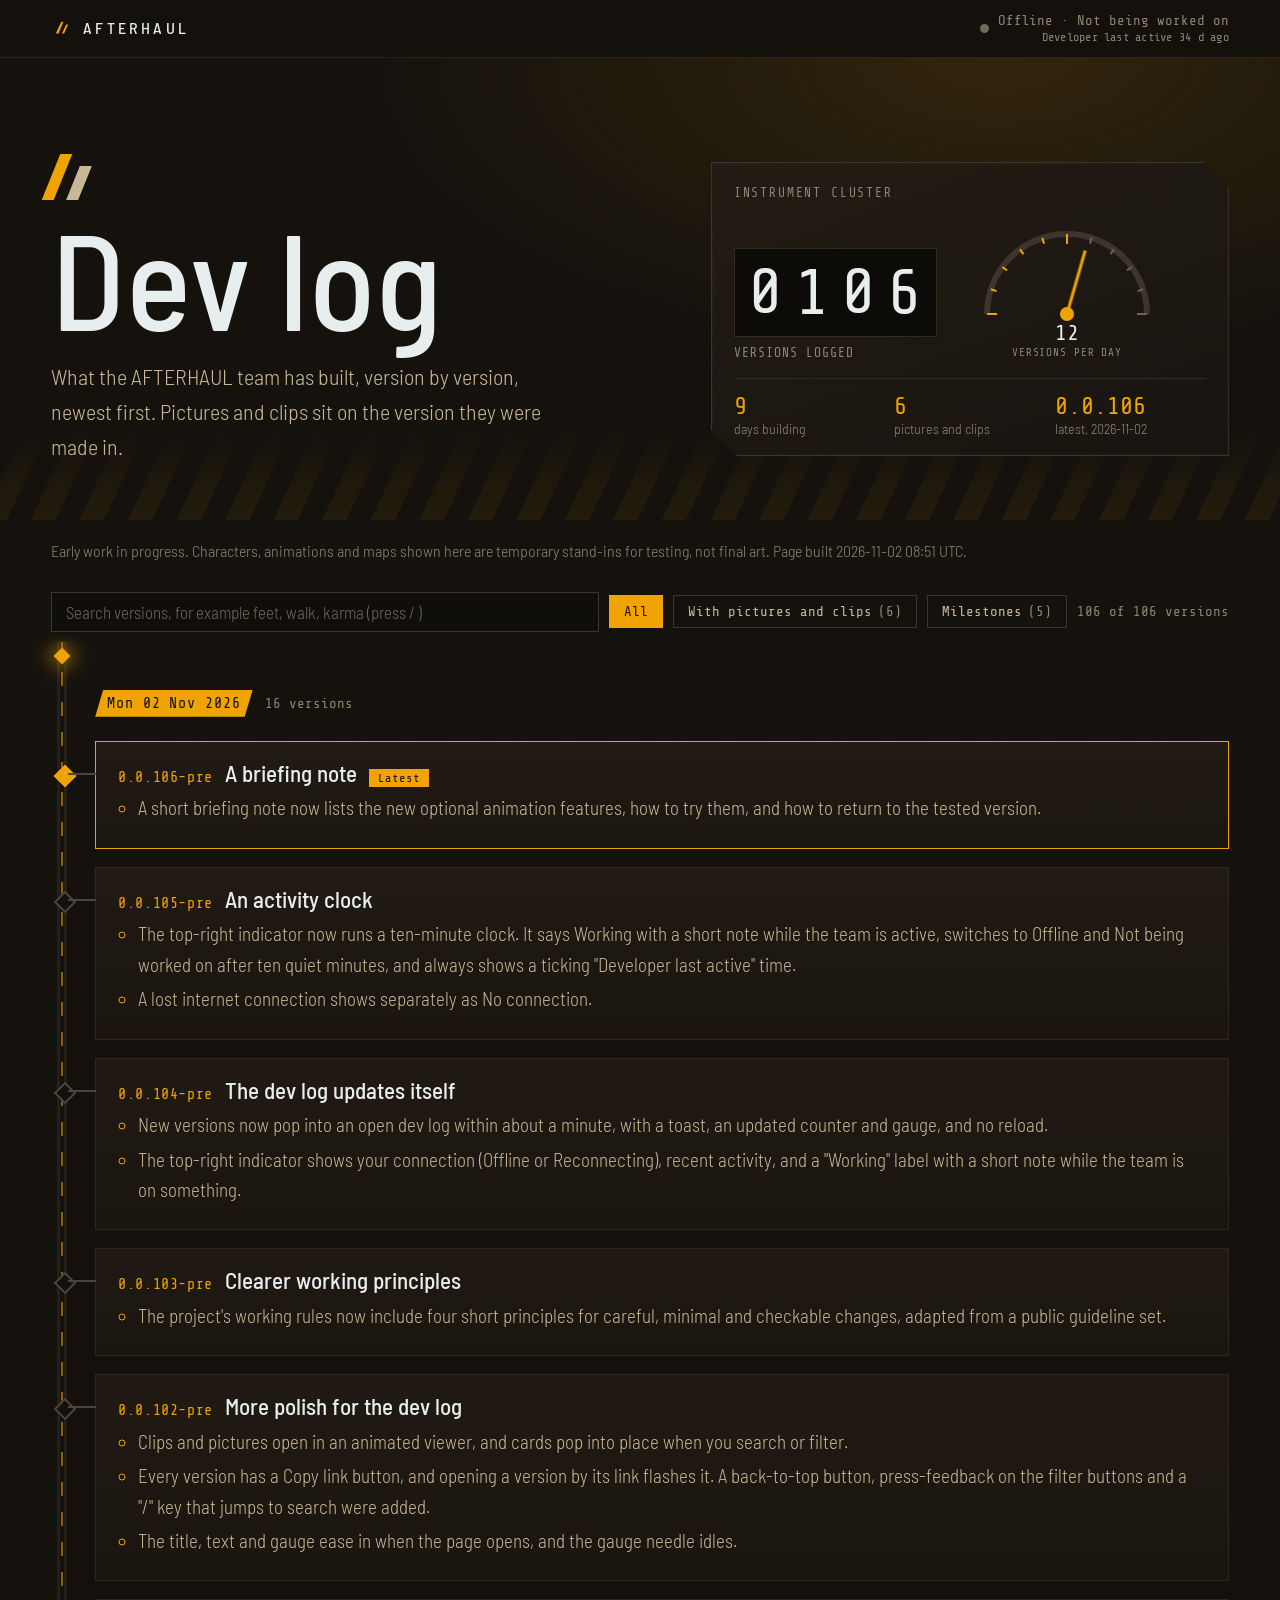
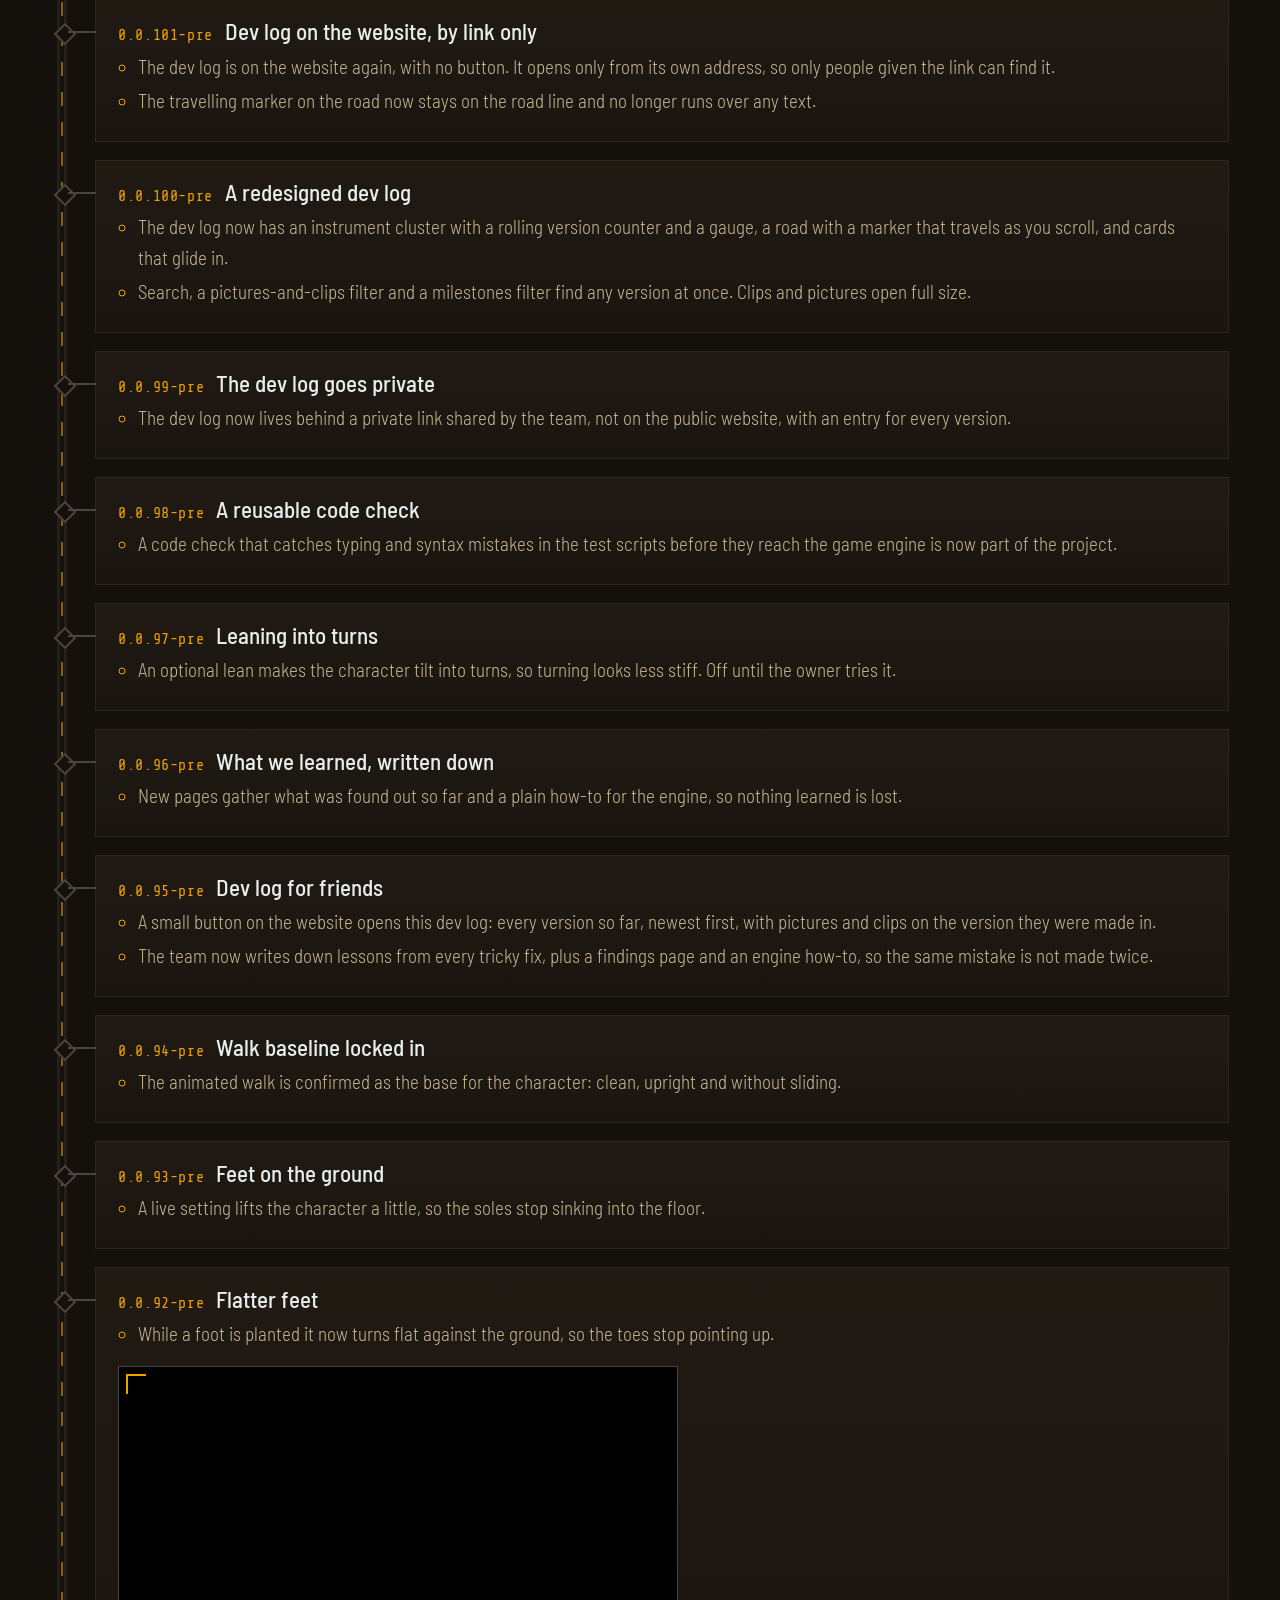
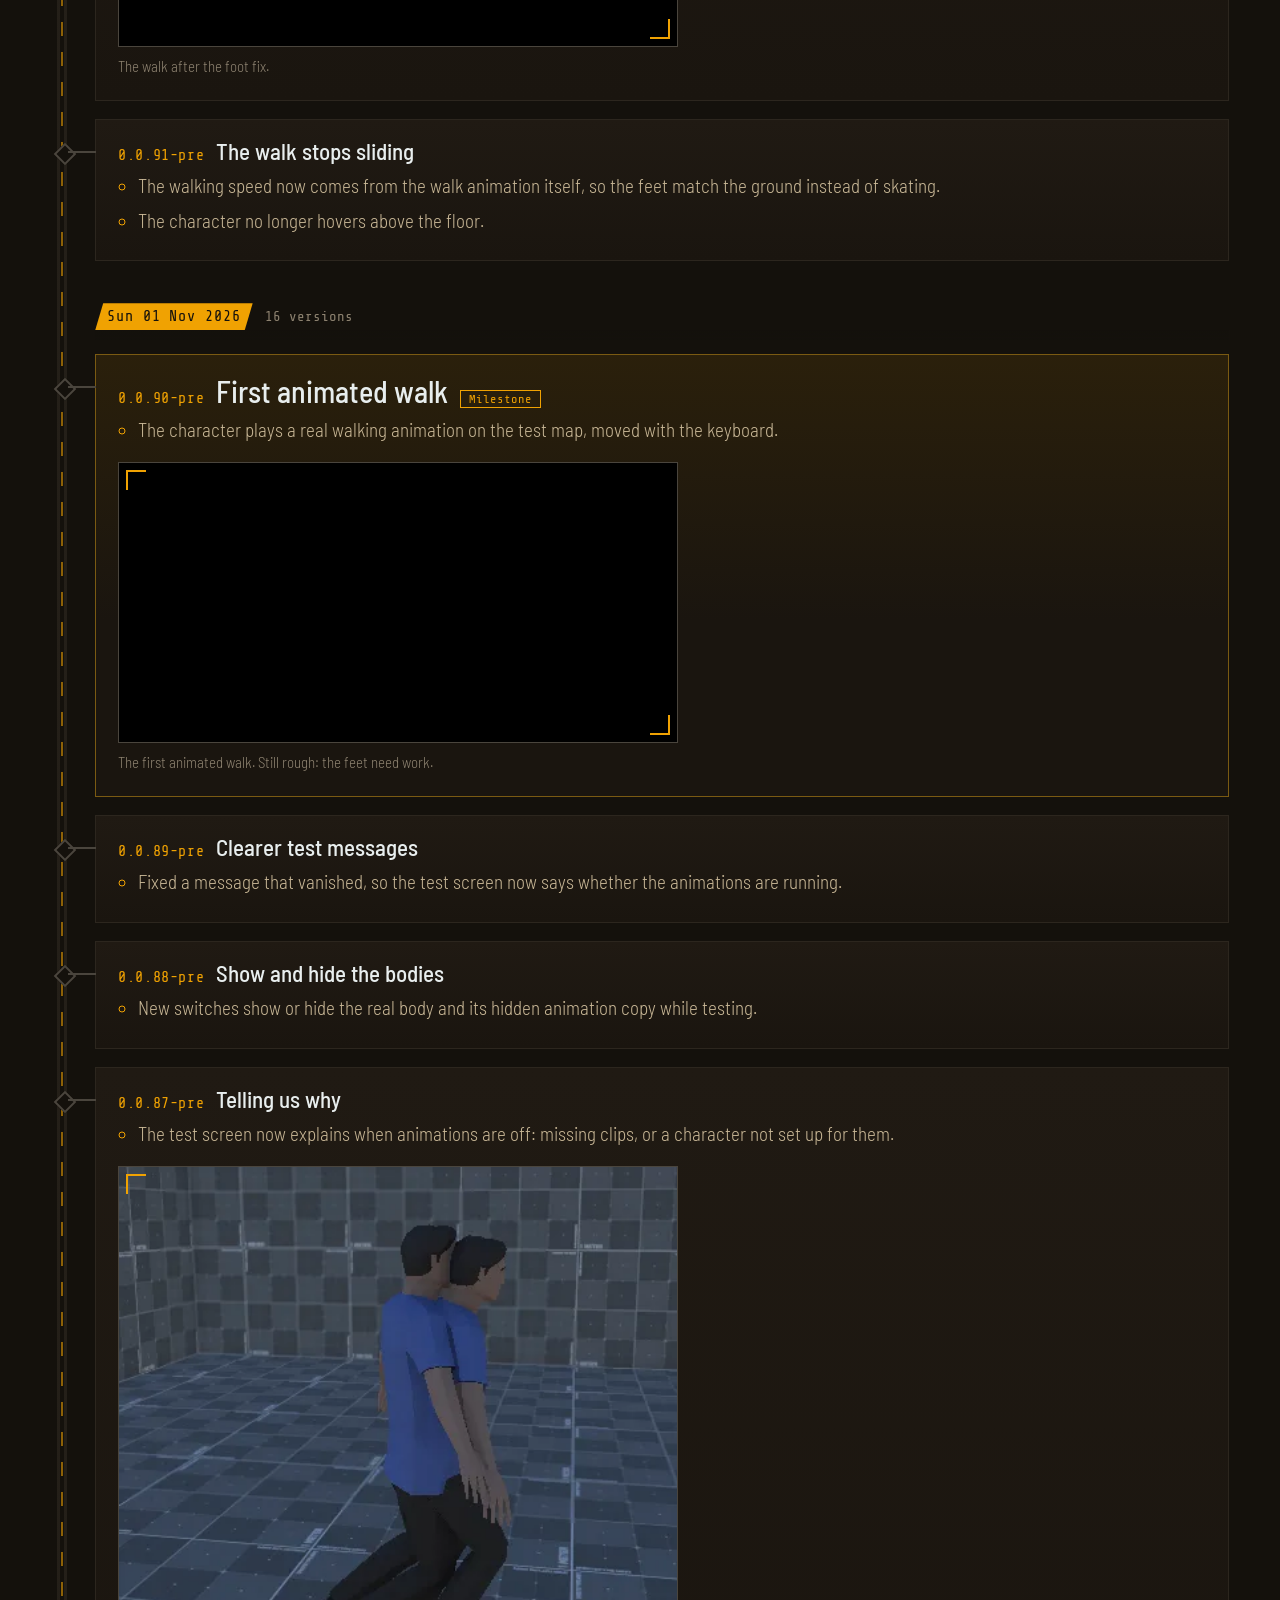
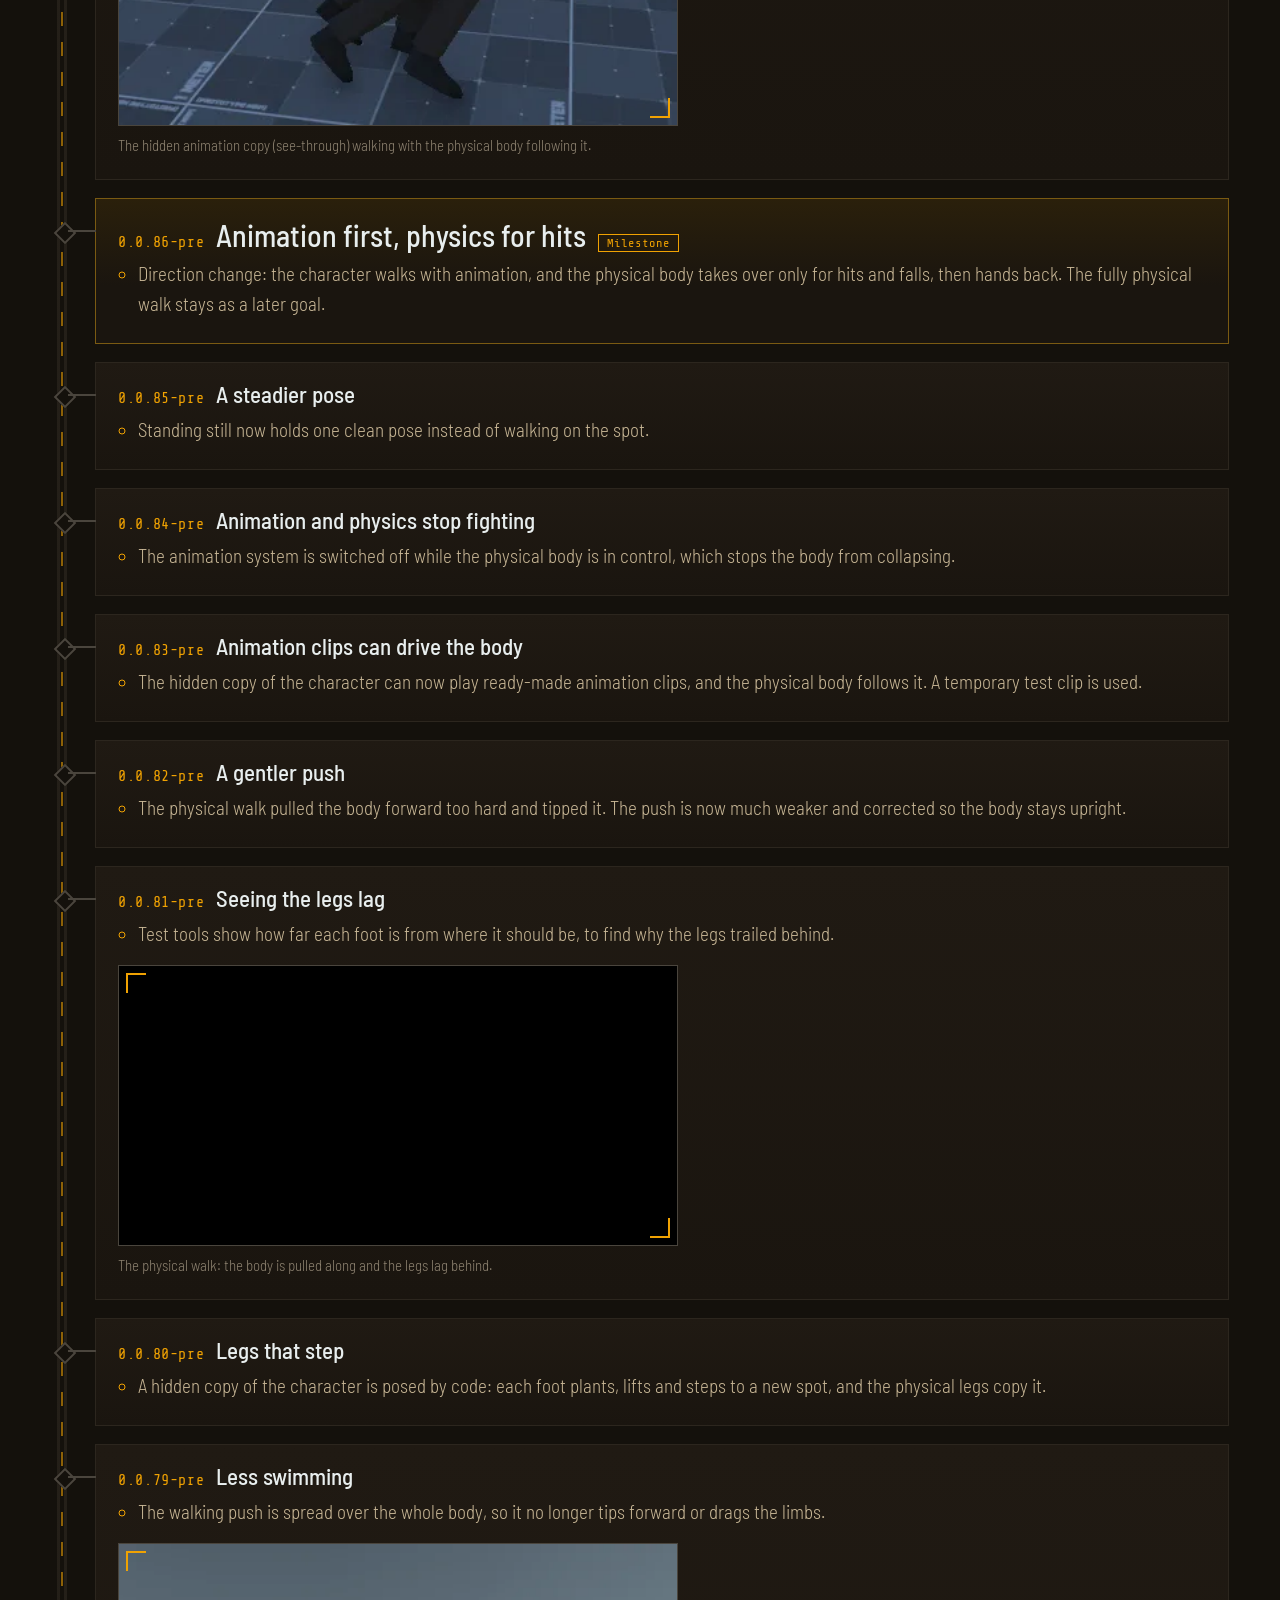
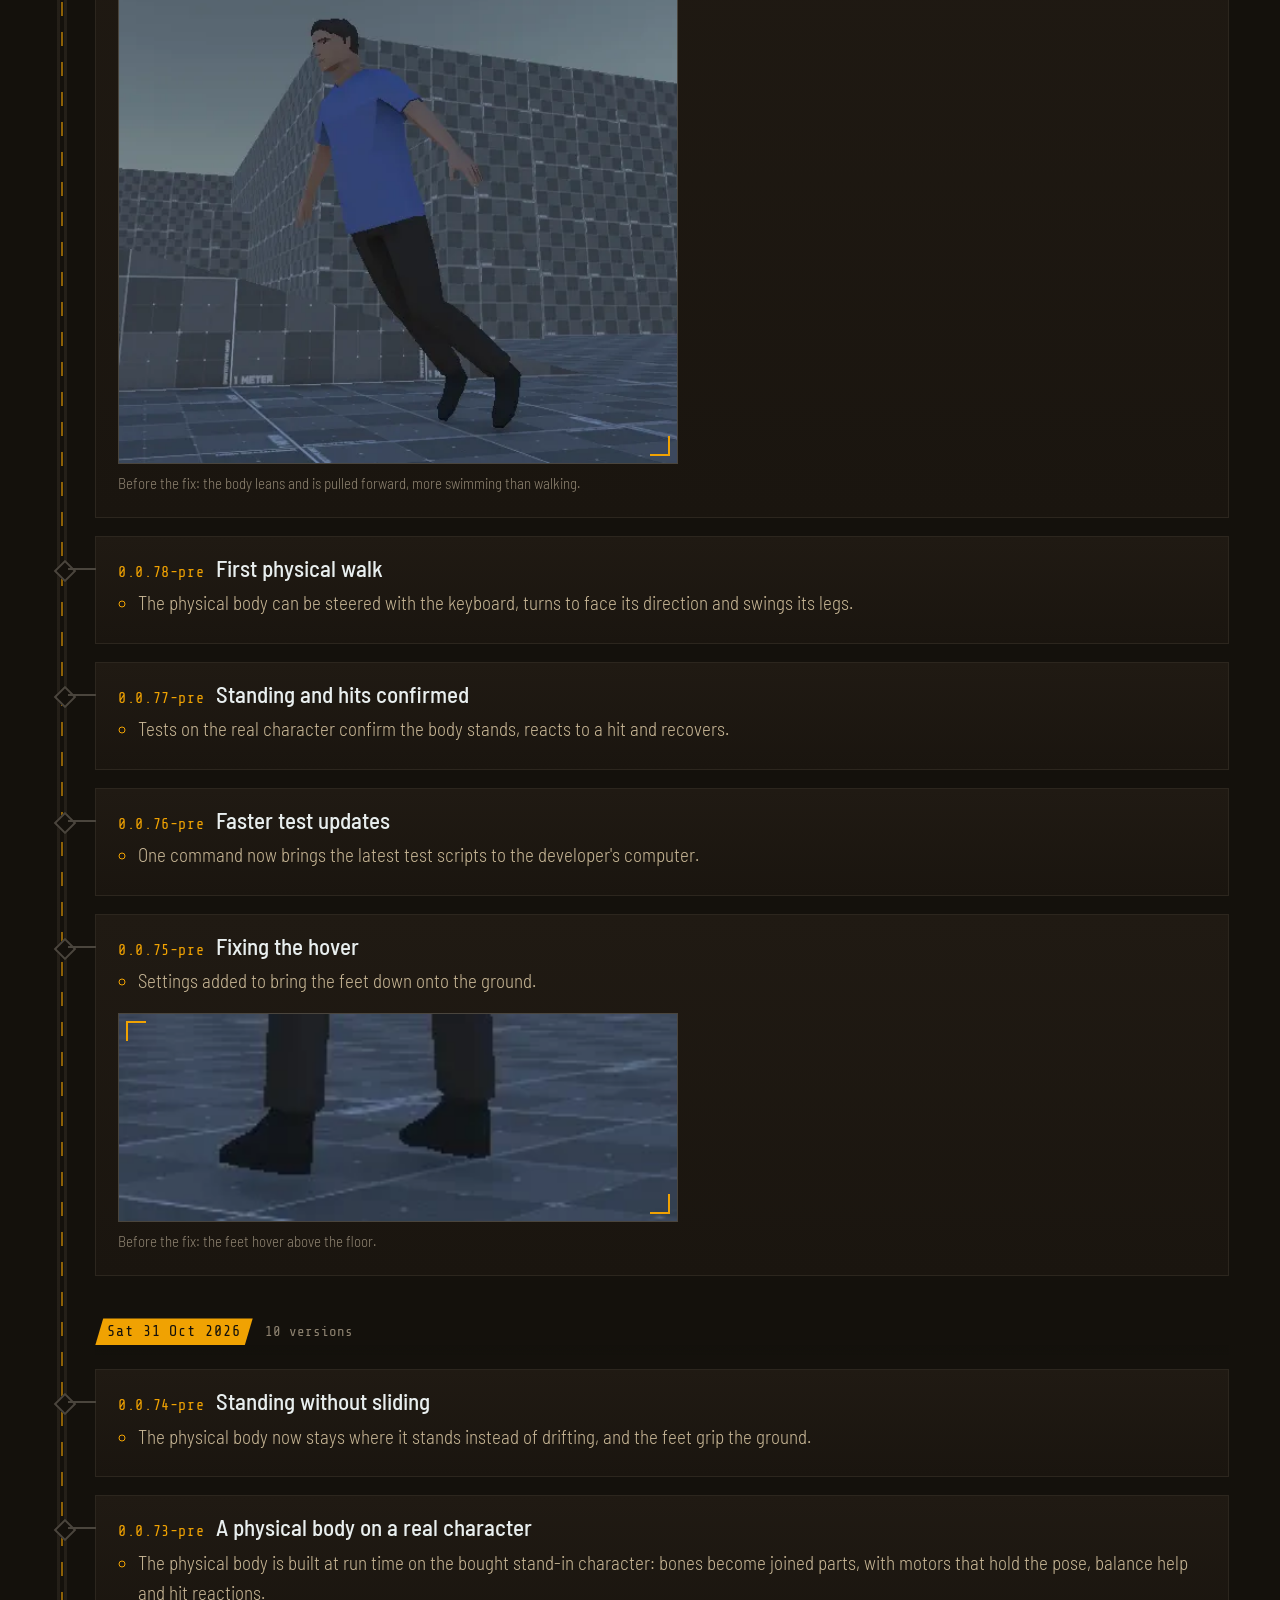
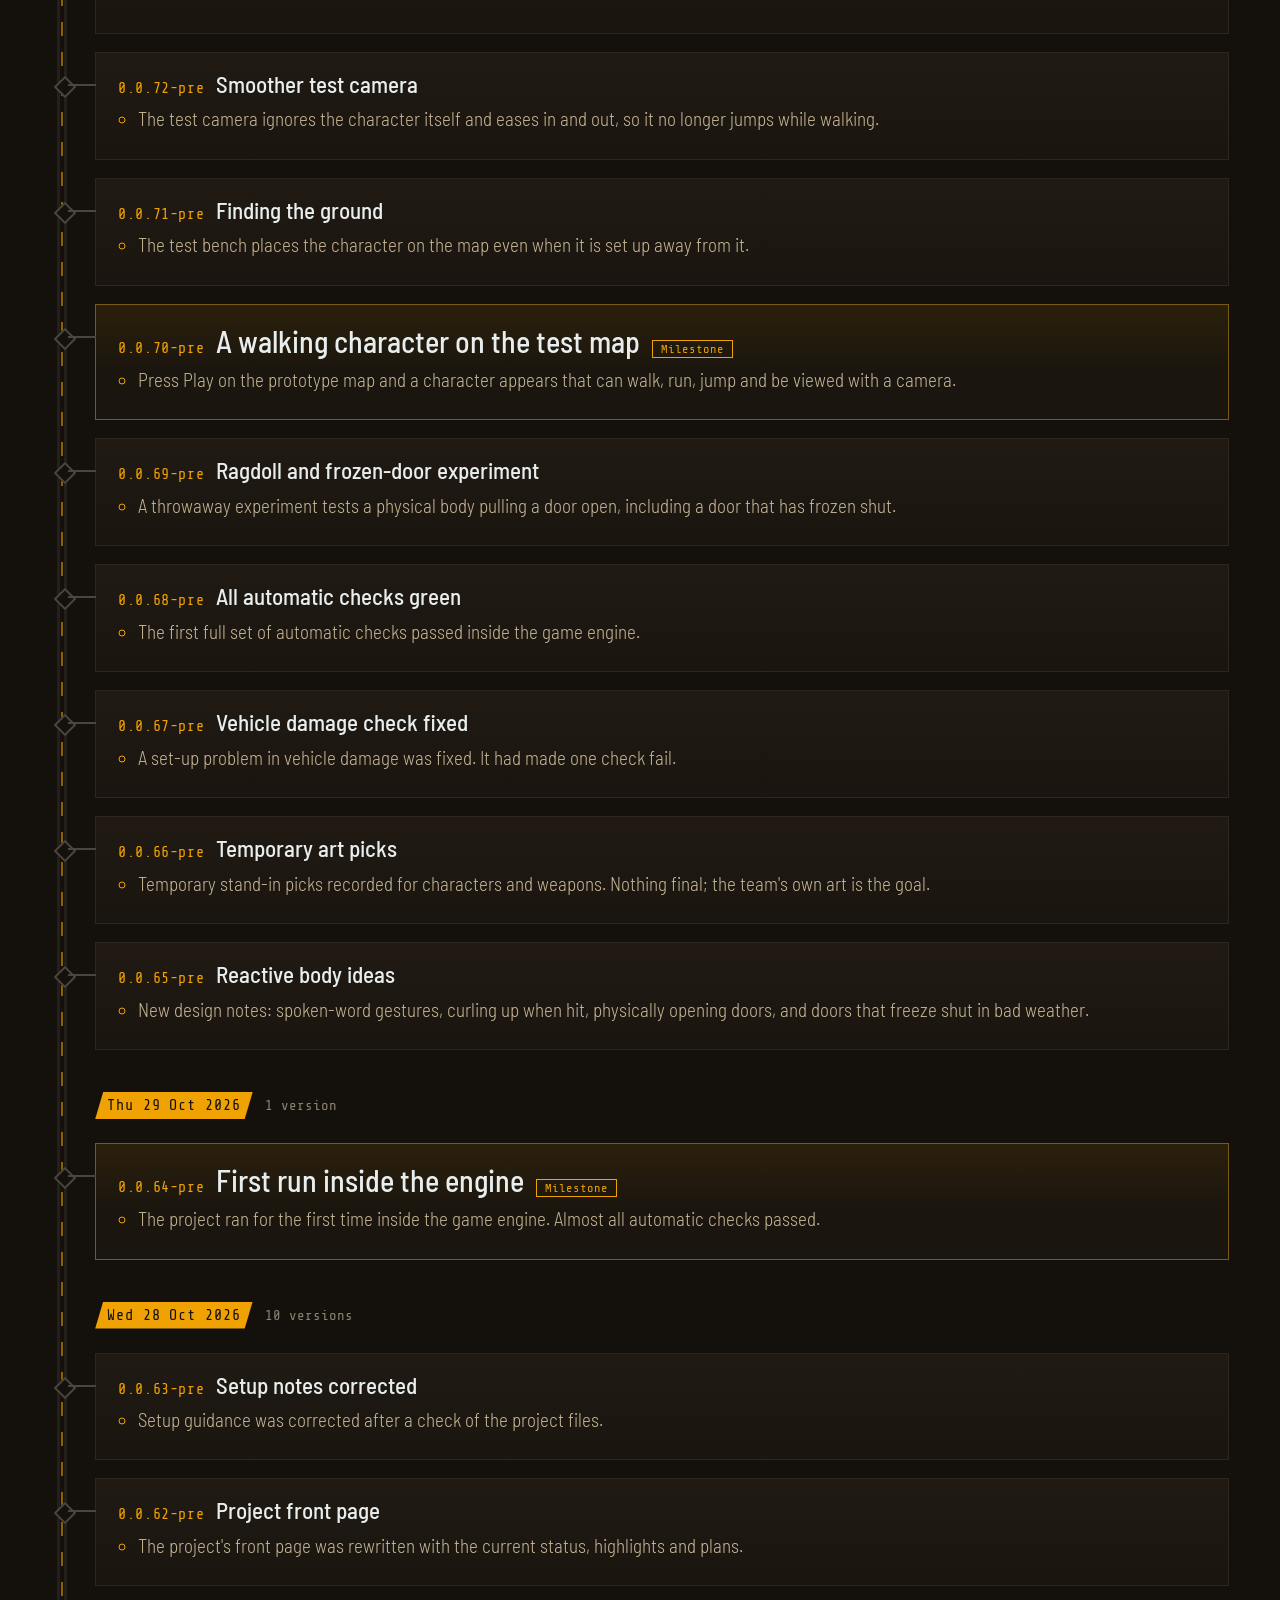
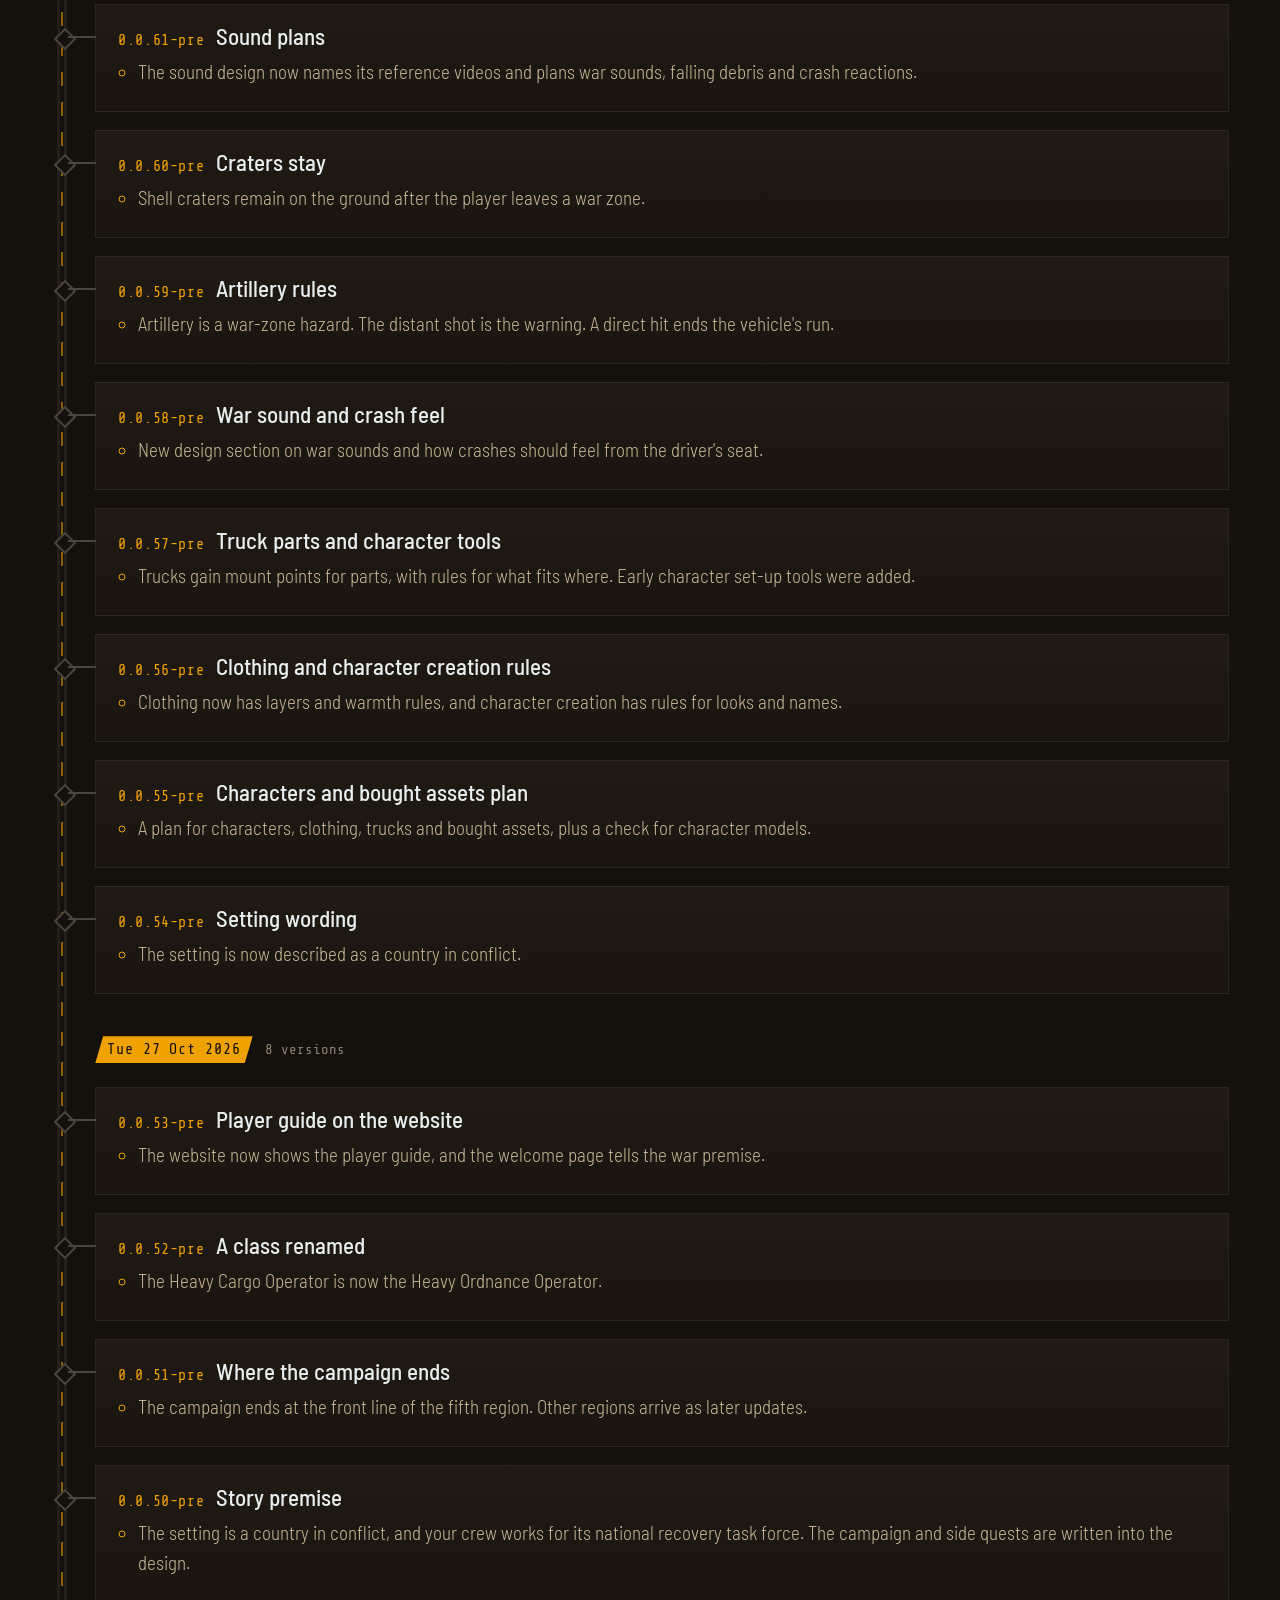
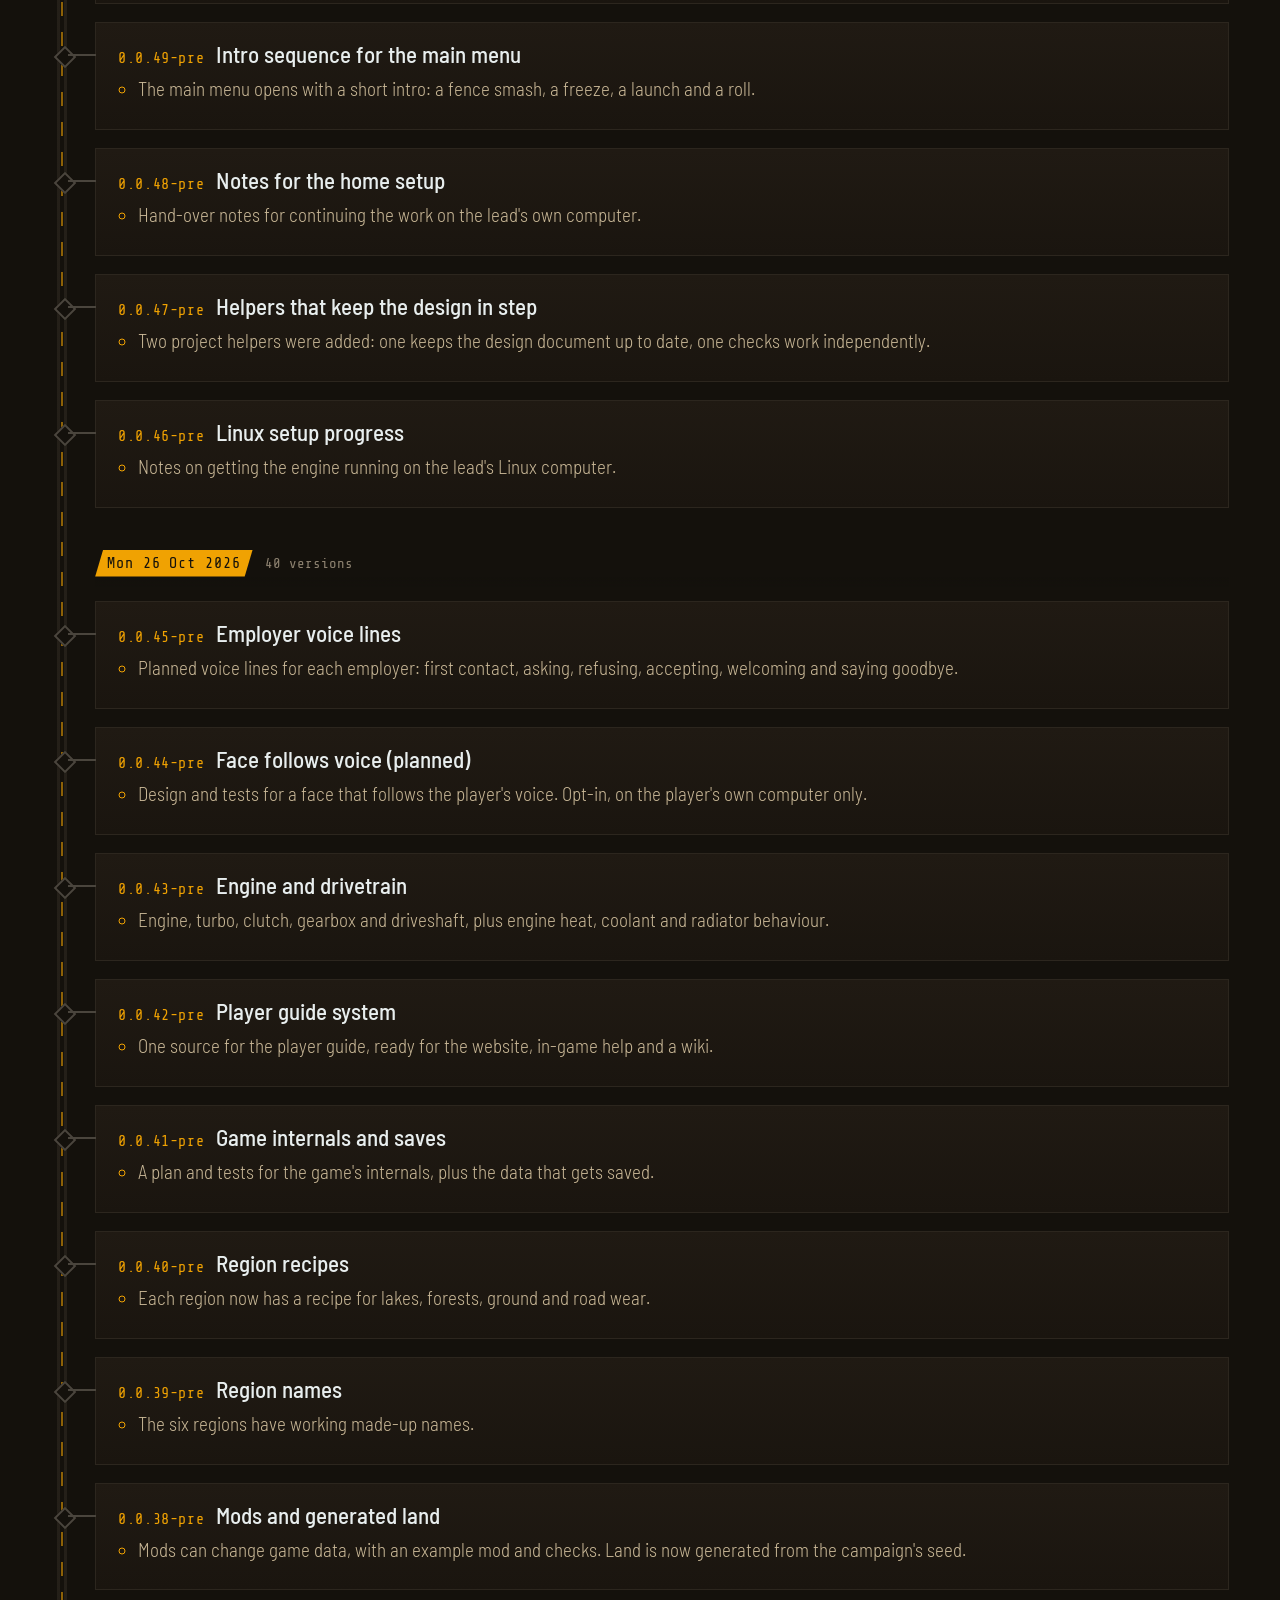
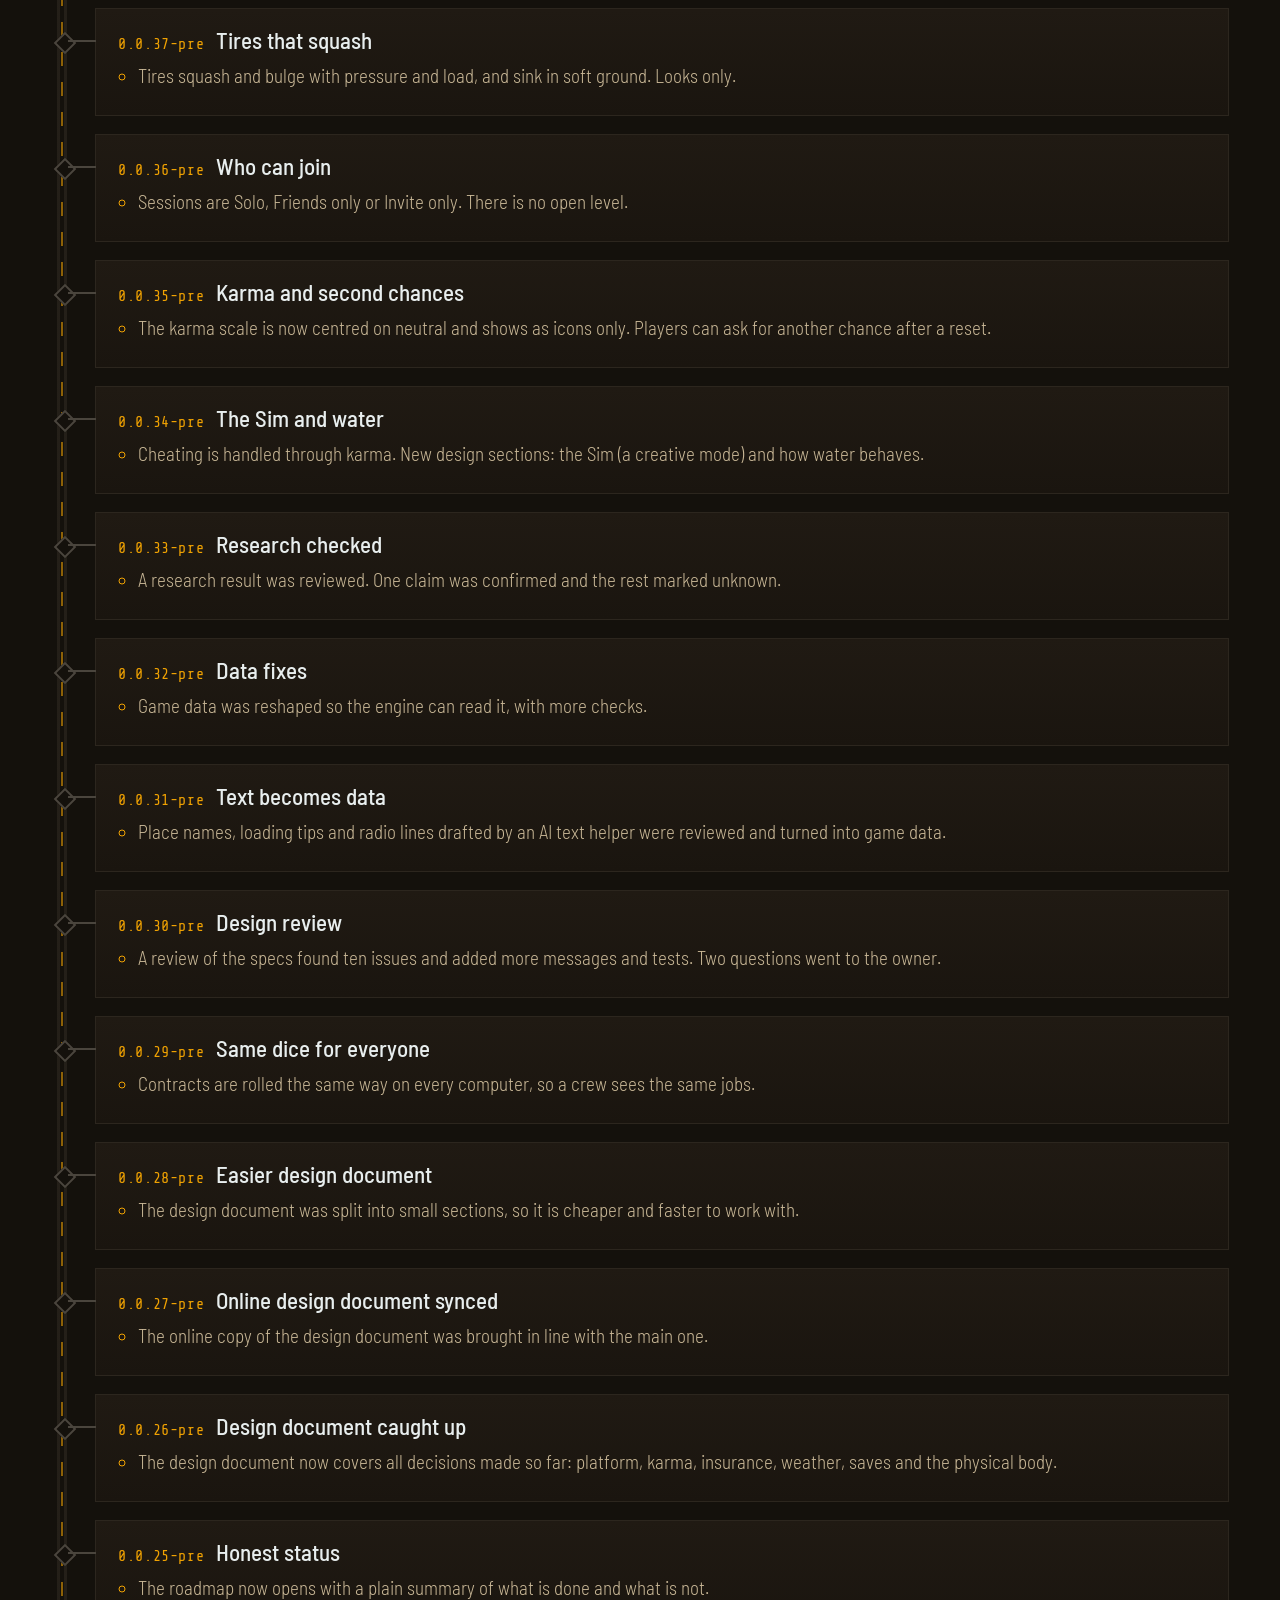
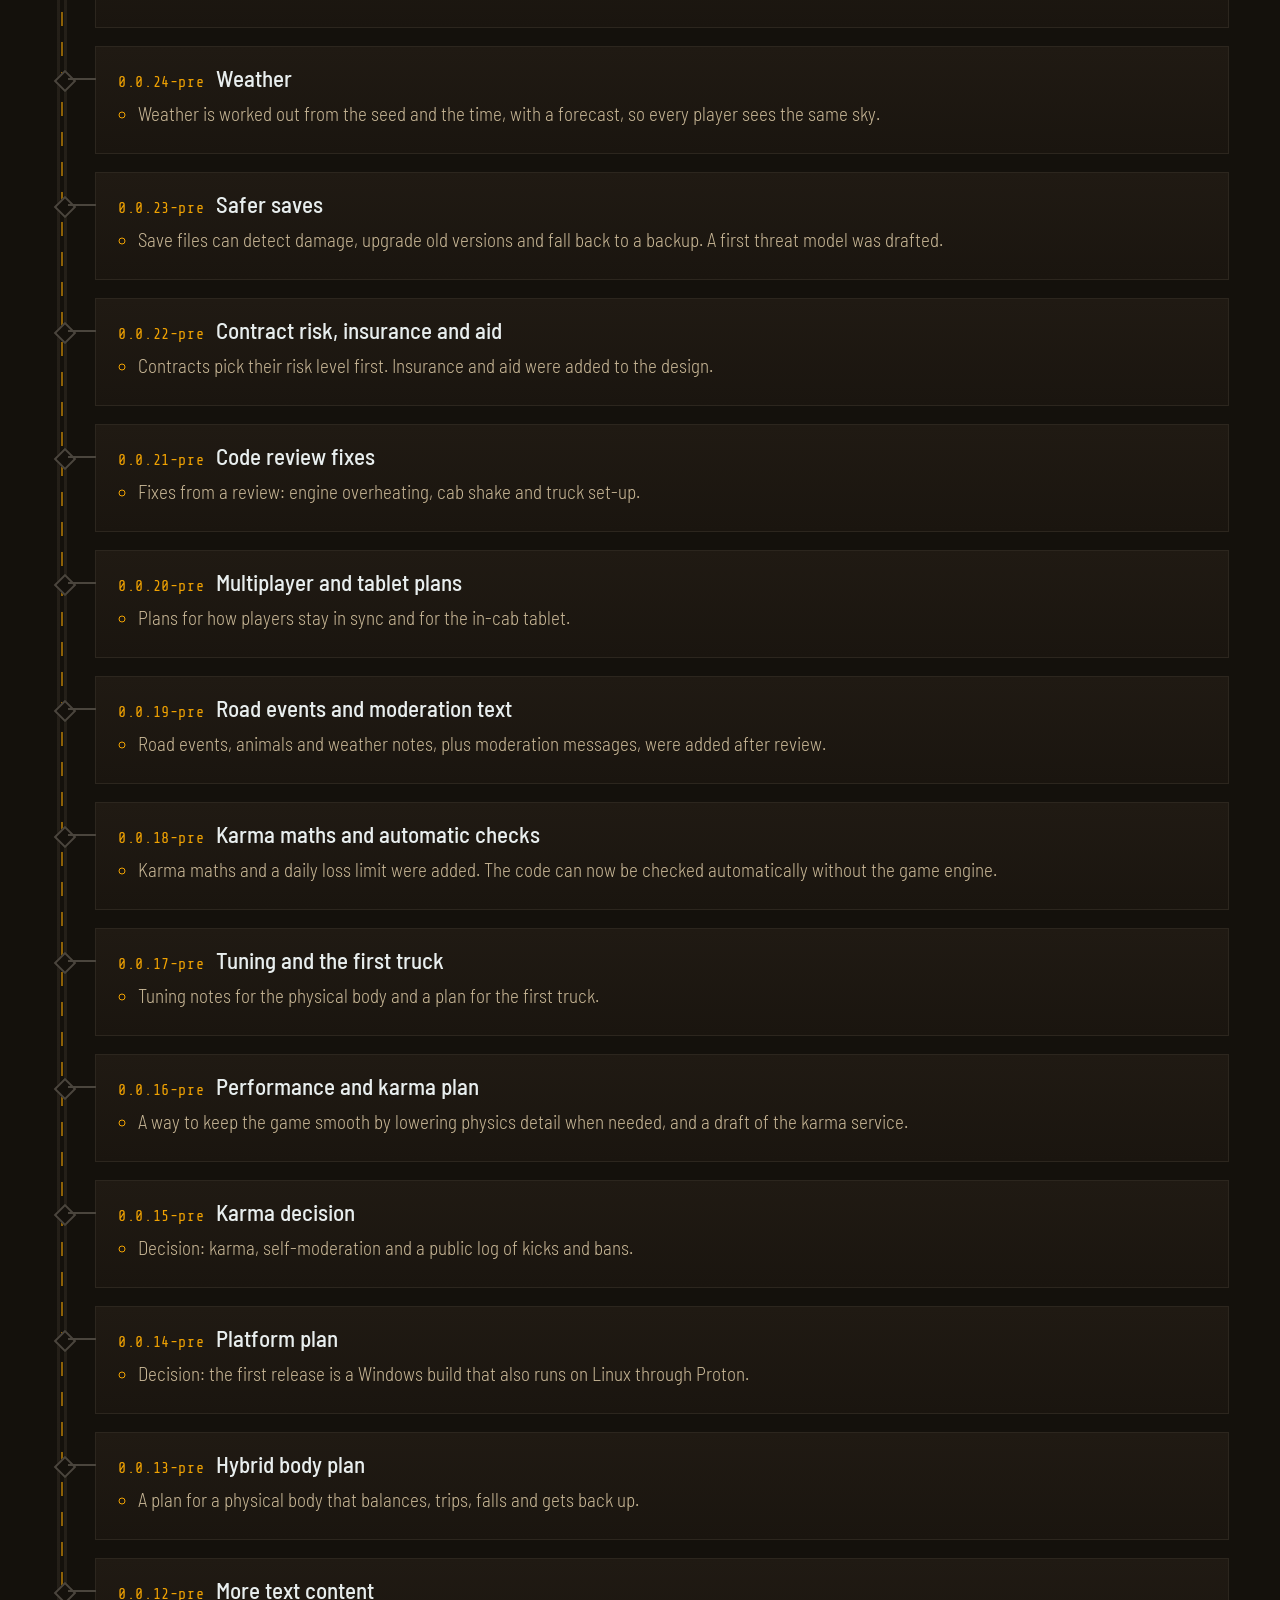
==== commit 21de64fb: "Dev log: 0.0.106-pre, status idle Co-Authored-By: Claude Sonnet 5.5 <noreply@anthropic.com> Claude-S" ====
--- a/devlog/index.html
+++ b/devlog/index.html
@@ -1,5 +1,5 @@
 <!doctype html>
-<html lang="en" data-tpl="292fb56c38" data-rev="4f789bc709ed" data-built="2026-11-02T03:52:41Z"><head><meta charset="utf-8"><meta name="viewport" content="width=device-width, initial-scale=1">
+<html lang="en" data-tpl="292fb56c38" data-rev="d5cc7a8fbec4" data-built="2026-11-02T08:51:56Z"><head><meta charset="utf-8"><meta name="viewport" content="width=device-width, initial-scale=1">
 <title>AFTERHAUL dev log</title>
 <meta name="robots" content="noindex,nofollow"><meta name="description" content="Real-time progress on AFTERHAUL, for the team and friends.">
 <link rel="icon" href="../assets/img/favicon.svg" type="image/svg+xml"><style>@font-face{font-family:"Barlow Semi Condensed";font-weight:300;font-display:swap;src:url("../assets/fonts/barlow-semi-condensed-light.woff") format("woff")}@font-face{font-family:"Barlow Semi Condensed";font-weight:500;font-display:swap;src:url("../assets/fonts/barlow-semi-condensed-medium.woff") format("woff")}@font-face{font-family:"Share Tech Mono";font-weight:400;font-display:swap;src:url("../assets/fonts/share-tech-mono-regular.woff") format("woff")}</style><style>
@@ -145,11 +145,11 @@
 <div class="bar"><span class="mark" role="img" aria-label="AFTERHAUL"><svg viewBox="0 0 64 64" aria-hidden="true"><path d="M14 48 L30 14 h6 L22 48z"/><path d="M32 48 L44 22 h6 L38 48z"/></svg><span>Afterhaul</span></span><span class="live" id="live" title="Shows whether the project was worked on in the last 10 minutes, and your own connection. It cannot see whether a Claude window is open."><i aria-hidden="true"></i><span class="lt"><b id="livet">Real-time progress</b><small id="lives"></small></span></span></div>
 <header class="hero"><div class="hero-in">
 <div><div class="slash" aria-hidden="true"><i></i><i></i></div><h1>Dev log</h1><p class="lede">What the AFTERHAUL team has built, version by version, newest first. Pictures and clips sit on the version they were made in.</p></div>
-<aside class="cluster" aria-label="Progress at a glance"><h2>INSTRUMENT CLUSTER</h2><div class="dials"><div><div class="odo" role="img" aria-label="105 versions"><span class="dg" style="--d:0;--i:0"><ol><li>0</li><li>1</li><li>2</li><li>3</li><li>4</li><li>5</li><li>6</li><li>7</li><li>8</li><li>9</li></ol></span><span class="dg" style="--d:1;--i:1"><ol><li>0</li><li>1</li><li>2</li><li>3</li><li>4</li><li>5</li><li>6</li><li>7</li><li>8</li><li>9</li></ol></span><span class="dg" style="--d:0;--i:2"><ol><li>0</li><li>1</li><li>2</li><li>3</li><li>4</li><li>5</li><li>6</li><li>7</li><li>8</li><li>9</li></ol></span><span class="dg" style="--d:5;--i:3"><ol><li>0</li><li>1</li><li>2</li><li>3</li><li>4</li><li>5</li><li>6</li><li>7</li><li>8</li><li>9</li></ol></span></div><span class="odo-l">VERSIONS LOGGED</span></div><svg class="gauge" viewBox="0 0 200 146" role="img" aria-label="12 versions per day"><path class="arc" d="M20 100 A80 80 0 0 1 180 100"/><line class="tk hi" x1="30.0" y1="100.0" x2="20.0" y2="100.0"/><line class="tk hi" x1="29.6" y1="77.1" x2="23.9" y2="75.3"/><line class="tk hi" x1="40.1" y1="56.5" x2="35.3" y2="53.0"/><line class="tk hi" x1="56.5" y1="40.1" x2="53.0" y2="35.3"/><line class="tk hi" x1="77.1" y1="29.6" x2="75.3" y2="23.9"/><line class="tk hi" x1="100.0" y1="30.0" x2="100.0" y2="20.0"/><line class="tk" x1="122.9" y1="29.6" x2="124.7" y2="23.9"/><line class="tk" x1="143.5" y1="40.1" x2="147.0" y2="35.3"/><line class="tk" x1="159.9" y1="56.5" x2="164.7" y2="53.0"/><line class="tk" x1="170.4" y1="77.1" x2="176.1" y2="75.3"/><line class="tk" x1="170.0" y1="100.0" x2="180.0" y2="100.0"/><g class="nd" style="--ang:15deg"><g class="jit"><line x1="100" y1="100" x2="100" y2="34" stroke="#f0a202" stroke-width="3"/></g></g><circle cx="100" cy="100" r="7" fill="#f0a202"/><text x="100" y="126" >12</text><text class="sm" x="100" y="142">VERSIONS PER DAY</text></svg></div><div class="stats"><div><b>9</b><span>days building</span></div><div><b>6</b><span>pictures and clips</span></div><div><b>0.0.105</b><span>latest, 2026-11-02</span></div></div></aside>
+<aside class="cluster" aria-label="Progress at a glance"><h2>INSTRUMENT CLUSTER</h2><div class="dials"><div><div class="odo" role="img" aria-label="106 versions"><span class="dg" style="--d:0;--i:0"><ol><li>0</li><li>1</li><li>2</li><li>3</li><li>4</li><li>5</li><li>6</li><li>7</li><li>8</li><li>9</li></ol></span><span class="dg" style="--d:1;--i:1"><ol><li>0</li><li>1</li><li>2</li><li>3</li><li>4</li><li>5</li><li>6</li><li>7</li><li>8</li><li>9</li></ol></span><span class="dg" style="--d:0;--i:2"><ol><li>0</li><li>1</li><li>2</li><li>3</li><li>4</li><li>5</li><li>6</li><li>7</li><li>8</li><li>9</li></ol></span><span class="dg" style="--d:6;--i:3"><ol><li>0</li><li>1</li><li>2</li><li>3</li><li>4</li><li>5</li><li>6</li><li>7</li><li>8</li><li>9</li></ol></span></div><span class="odo-l">VERSIONS LOGGED</span></div><svg class="gauge" viewBox="0 0 200 146" role="img" aria-label="12 versions per day"><path class="arc" d="M20 100 A80 80 0 0 1 180 100"/><line class="tk hi" x1="30.0" y1="100.0" x2="20.0" y2="100.0"/><line class="tk hi" x1="29.6" y1="77.1" x2="23.9" y2="75.3"/><line class="tk hi" x1="40.1" y1="56.5" x2="35.3" y2="53.0"/><line class="tk hi" x1="56.5" y1="40.1" x2="53.0" y2="35.3"/><line class="tk hi" x1="77.1" y1="29.6" x2="75.3" y2="23.9"/><line class="tk hi" x1="100.0" y1="30.0" x2="100.0" y2="20.0"/><line class="tk" x1="122.9" y1="29.6" x2="124.7" y2="23.9"/><line class="tk" x1="143.5" y1="40.1" x2="147.0" y2="35.3"/><line class="tk" x1="159.9" y1="56.5" x2="164.7" y2="53.0"/><line class="tk" x1="170.4" y1="77.1" x2="176.1" y2="75.3"/><line class="tk" x1="170.0" y1="100.0" x2="180.0" y2="100.0"/><g class="nd" style="--ang:16deg"><g class="jit"><line x1="100" y1="100" x2="100" y2="34" stroke="#f0a202" stroke-width="3"/></g></g><circle cx="100" cy="100" r="7" fill="#f0a202"/><text x="100" y="126" >12</text><text class="sm" x="100" y="142">VERSIONS PER DAY</text></svg></div><div class="stats"><div><b>9</b><span>days building</span></div><div><b>6</b><span>pictures and clips</span></div><div><b>0.0.106</b><span>latest, 2026-11-02</span></div></div></aside>
 </div></header>
-<p class="notice">Early work in progress. Characters, animations and maps shown here are temporary stand-ins for testing, not final art. Page built 2026-11-02 03:52 UTC.</p>
+<p class="notice">Early work in progress. Characters, animations and maps shown here are temporary stand-ins for testing, not final art. Page built 2026-11-02 08:51 UTC.</p>
 <div class="tools" role="search"><div class="sw"><input id="q" type="search" placeholder="Search versions, for example feet, walk, karma (press / )" aria-label="Search the dev log"><button class="qx" id="qx" type="button" aria-label="Clear search" hidden>&times;</button></div><button class="chip" data-m="all" aria-pressed="true" type="button">All</button><button class="chip" data-m="media" aria-pressed="false" type="button">With pictures and clips<em id="n-media"></em></button><button class="chip" data-m="ms" aria-pressed="false" type="button">Milestones<em id="n-ms"></em></button><span class="count" id="cnt" aria-live="polite"></span></div>
-<main><div class="road" aria-hidden="true"></div><div class="truck" aria-hidden="true"></div><section class="grp" data-date="2026-11-02"><h2 class="day"><b>Mon 02 Nov 2026</b><span>15 versions</span></h2><ol class="log"><li id="v0.0.105-pre" class="latest" data-h="df99e46f47" data-t="0.0.105-pre an activity clock the top-right indicator now runs a ten-minute clock. it says working with a short note while the team is active, switches to offline and not being worked on after ten quiet minutes, and always shows a ticking &quot;developer last active&quot; time. a lost internet connection shows separately as no connection."><button type="button" class="cp" aria-label="Copy link to 0.0.105-pre">Copy link</button><h3><span class="v">0.0.105-pre</span>An activity clock<span class="tag fill">Latest</span></h3><ul><li>The top-right indicator now runs a ten-minute clock. It says Working with a short note while the team is active, switches to Offline and Not being worked on after ten quiet minutes, and always shows a ticking "Developer last active" time.</li><li>A lost internet connection shows separately as No connection.</li></ul></li><li id="v0.0.104-pre" class="" data-h="8a044edbc1" data-t="0.0.104-pre the dev log updates itself new versions now pop into an open dev log within about a minute, with a toast, an updated counter and gauge, and no reload. the top-right indicator shows your connection (offline or reconnecting), recent activity, and a &quot;working&quot; label with a short note while the team is on something."><button type="button" class="cp" aria-label="Copy link to 0.0.104-pre">Copy link</button><h3><span class="v">0.0.104-pre</span>The dev log updates itself</h3><ul><li>New versions now pop into an open dev log within about a minute, with a toast, an updated counter and gauge, and no reload.</li><li>The top-right indicator shows your connection (Offline or Reconnecting), recent activity, and a "Working" label with a short note while the team is on something.</li></ul></li><li id="v0.0.103-pre" class="" data-h="6f3fc319e0" data-t="0.0.103-pre clearer working principles the project&#x27;s working rules now include four short principles for careful, minimal and checkable changes, adapted from a public guideline set."><button type="button" class="cp" aria-label="Copy link to 0.0.103-pre">Copy link</button><h3><span class="v">0.0.103-pre</span>Clearer working principles</h3><ul><li>The project's working rules now include four short principles for careful, minimal and checkable changes, adapted from a public guideline set.</li></ul></li><li id="v0.0.102-pre" class="" data-h="5911ebcafc" data-t="0.0.102-pre more polish for the dev log clips and pictures open in an animated viewer, and cards pop into place when you search or filter. every version has a copy link button, and opening a version by its link flashes it. a back-to-top button, press-feedback on the filter buttons and a &quot;/&quot; key that jumps to search were added. the title, text and gauge ease in when the page opens, and the gauge needle idles."><button type="button" class="cp" aria-label="Copy link to 0.0.102-pre">Copy link</button><h3><span class="v">0.0.102-pre</span>More polish for the dev log</h3><ul><li>Clips and pictures open in an animated viewer, and cards pop into place when you search or filter.</li><li>Every version has a Copy link button, and opening a version by its link flashes it. A back-to-top button, press-feedback on the filter buttons and a "/" key that jumps to search were added.</li><li>The title, text and gauge ease in when the page opens, and the gauge needle idles.</li></ul></li><li id="v0.0.101-pre" class="" data-h="ccb606a703" data-t="0.0.101-pre dev log on the website, by link only the dev log is on the website again, with no button. it opens only from its own address, so only people given the link can find it. the travelling marker on the road now stays on the road line and no longer runs over any text."><button type="button" class="cp" aria-label="Copy link to 0.0.101-pre">Copy link</button><h3><span class="v">0.0.101-pre</span>Dev log on the website, by link only</h3><ul><li>The dev log is on the website again, with no button. It opens only from its own address, so only people given the link can find it.</li><li>The travelling marker on the road now stays on the road line and no longer runs over any text.</li></ul></li><li id="v0.0.100-pre" class="" data-h="f63a6efac8" data-t="0.0.100-pre a redesigned dev log the dev log now has an instrument cluster with a rolling version counter and a gauge, a road with a marker that travels as you scroll, and cards that glide in. search, a pictures-and-clips filter and a milestones filter find any version at once. clips and pictures open full size."><button type="button" class="cp" aria-label="Copy link to 0.0.100-pre">Copy link</button><h3><span class="v">0.0.100-pre</span>A redesigned dev log</h3><ul><li>The dev log now has an instrument cluster with a rolling version counter and a gauge, a road with a marker that travels as you scroll, and cards that glide in.</li><li>Search, a pictures-and-clips filter and a milestones filter find any version at once. Clips and pictures open full size.</li></ul></li><li id="v0.0.99-pre" class="" data-h="4c1c7ffb6f" data-t="0.0.99-pre the dev log goes private the dev log now lives behind a private link shared by the team, not on the public website, with an entry for every version."><button type="button" class="cp" aria-label="Copy link to 0.0.99-pre">Copy link</button><h3><span class="v">0.0.99-pre</span>The dev log goes private</h3><ul><li>The dev log now lives behind a private link shared by the team, not on the public website, with an entry for every version.</li></ul></li><li id="v0.0.98-pre" class="" data-h="765a206022" data-t="0.0.98-pre a reusable code check a code check that catches typing and syntax mistakes in the test scripts before they reach the game engine is now part of the project."><button type="button" class="cp" aria-label="Copy link to 0.0.98-pre">Copy link</button><h3><span class="v">0.0.98-pre</span>A reusable code check</h3><ul><li>A code check that catches typing and syntax mistakes in the test scripts before they reach the game engine is now part of the project.</li></ul></li><li id="v0.0.97-pre" class="" data-h="fe37ee31d2" data-t="0.0.97-pre leaning into turns an optional lean makes the character tilt into turns, so turning looks less stiff. off until the owner tries it."><button type="button" class="cp" aria-label="Copy link to 0.0.97-pre">Copy link</button><h3><span class="v">0.0.97-pre</span>Leaning into turns</h3><ul><li>An optional lean makes the character tilt into turns, so turning looks less stiff. Off until the owner tries it.</li></ul></li><li id="v0.0.96-pre" class="" data-h="7437d9f3a1" data-t="0.0.96-pre what we learned, written down new pages gather what was found out so far and a plain how-to for the engine, so nothing learned is lost."><button type="button" class="cp" aria-label="Copy link to 0.0.96-pre">Copy link</button><h3><span class="v">0.0.96-pre</span>What we learned, written down</h3><ul><li>New pages gather what was found out so far and a plain how-to for the engine, so nothing learned is lost.</li></ul></li><li id="v0.0.95-pre" class="" data-h="4cc6288012" data-t="0.0.95-pre dev log for friends a small button on the website opens this dev log: every version so far, newest first, with pictures and clips on the version they were made in. the team now writes down lessons from every tricky fix, plus a findings page and an engine how-to, so the same mistake is not made twice."><button type="button" class="cp" aria-label="Copy link to 0.0.95-pre">Copy link</button><h3><span class="v">0.0.95-pre</span>Dev log for friends</h3><ul><li>A small button on the website opens this dev log: every version so far, newest first, with pictures and clips on the version they were made in.</li><li>The team now writes down lessons from every tricky fix, plus a findings page and an engine how-to, so the same mistake is not made twice.</li></ul></li><li id="v0.0.94-pre" class="" data-h="652cff8ccc" data-t="0.0.94-pre walk baseline locked in the animated walk is confirmed as the base for the character: clean, upright and without sliding."><button type="button" class="cp" aria-label="Copy link to 0.0.94-pre">Copy link</button><h3><span class="v">0.0.94-pre</span>Walk baseline locked in</h3><ul><li>The animated walk is confirmed as the base for the character: clean, upright and without sliding.</li></ul></li><li id="v0.0.93-pre" class="" data-h="198be5d1d9" data-t="0.0.93-pre feet on the ground a live setting lifts the character a little, so the soles stop sinking into the floor."><button type="button" class="cp" aria-label="Copy link to 0.0.93-pre">Copy link</button><h3><span class="v">0.0.93-pre</span>Feet on the ground</h3><ul><li>A live setting lifts the character a little, so the soles stop sinking into the floor.</li></ul></li><li id="v0.0.92-pre" class="" data-h="732d35fb99" data-t="0.0.92-pre flatter feet while a foot is planted it now turns flat against the ground, so the toes stop pointing up. the walk after the foot fix."><button type="button" class="cp" aria-label="Copy link to 0.0.92-pre">Copy link</button><h3><span class="v">0.0.92-pre</span>Flatter feet</h3><ul><li>While a foot is planted it now turns flat against the ground, so the toes stop pointing up.</li></ul><figure class="m"><button type="button" class="zoom" aria-label="Enlarge: The walk after the foot fix."><video src="media/devlog-0.0.92-feet.mp4" muted loop playsinline preload="metadata" aria-label="The walk after the foot fix."></video><span class="hint">Enlarge</span></button><figcaption>The walk after the foot fix.</figcaption></figure></li><li id="v0.0.91-pre" class="" data-h="84f34bd36e" data-t="0.0.91-pre the walk stops sliding the walking speed now comes from the walk animation itself, so the feet match the ground instead of skating. the character no longer hovers above the floor."><button type="button" class="cp" aria-label="Copy link to 0.0.91-pre">Copy link</button><h3><span class="v">0.0.91-pre</span>The walk stops sliding</h3><ul><li>The walking speed now comes from the walk animation itself, so the feet match the ground instead of skating.</li><li>The character no longer hovers above the floor.</li></ul></li></ol></section><section class="grp" data-date="2026-11-01"><h2 class="day"><b>Sun 01 Nov 2026</b><span>16 versions</span></h2><ol class="log"><li id="v0.0.90-pre" class="ms" data-h="070598a542" data-t="0.0.90-pre first animated walk the character plays a real walking animation on the test map, moved with the keyboard. the first animated walk. still rough: the feet need work."><button type="button" class="cp" aria-label="Copy link to 0.0.90-pre">Copy link</button><h3><span class="v">0.0.90-pre</span>First animated walk<span class="tag">Milestone</span></h3><ul><li>The character plays a real walking animation on the test map, moved with the keyboard.</li></ul><figure class="m"><button type="button" class="zoom" aria-label="Enlarge: The first animated walk. Still rough: the feet need work."><video src="media/devlog-0.0.90-walk.mp4" muted loop playsinline preload="metadata" aria-label="The first animated walk. Still rough: the feet need work."></video><span class="hint">Enlarge</span></button><figcaption>The first animated walk. Still rough: the feet need work.</figcaption></figure></li><li id="v0.0.89-pre" class="" data-h="98aea108de" data-t="0.0.89-pre clearer test messages fixed a message that vanished, so the test screen now says whether the animations are running."><button type="button" class="cp" aria-label="Copy link to 0.0.89-pre">Copy link</button><h3><span class="v">0.0.89-pre</span>Clearer test messages</h3><ul><li>Fixed a message that vanished, so the test screen now says whether the animations are running.</li></ul></li><li id="v0.0.88-pre" class="" data-h="1e67e6f7b8" data-t="0.0.88-pre show and hide the bodies new switches show or hide the real body and its hidden animation copy while testing."><button type="button" class="cp" aria-label="Copy link to 0.0.88-pre">Copy link</button><h3><span class="v">0.0.88-pre</span>Show and hide the bodies</h3><ul><li>New switches show or hide the real body and its hidden animation copy while testing.</li></ul></li><li id="v0.0.87-pre" class="" data-h="33ff24dd87" data-t="0.0.87-pre telling us why the test screen now explains when animations are off: missing clips, or a character not set up for them. the hidden animation copy (see-through) walking with the physical body following it."><button type="button" class="cp" aria-label="Copy link to 0.0.87-pre">Copy link</button><h3><span class="v">0.0.87-pre</span>Telling us why</h3><ul><li>The test screen now explains when animations are off: missing clips, or a character not set up for them.</li></ul><figure class="m"><button type="button" class="zoom" aria-label="Enlarge: The hidden animation copy (see-through) walking with the physical body following it."><img src="media/devlog-0.0.87-twin.webp" loading="lazy" alt="The hidden animation copy (see-through) walking with the physical body following it."><span class="hint">Enlarge</span></button><figcaption>The hidden animation copy (see-through) walking with the physical body following it.</figcaption></figure></li><li id="v0.0.86-pre" class="ms" data-h="8e2f951cb3" data-t="0.0.86-pre animation first, physics for hits direction change: the character walks with animation, and the physical body takes over only for hits and falls, then hands back. the fully physical walk stays as a later goal."><button type="button" class="cp" aria-label="Copy link to 0.0.86-pre">Copy link</button><h3><span class="v">0.0.86-pre</span>Animation first, physics for hits<span class="tag">Milestone</span></h3><ul><li>Direction change: the character walks with animation, and the physical body takes over only for hits and falls, then hands back. The fully physical walk stays as a later goal.</li></ul></li><li id="v0.0.85-pre" class="" data-h="461b79418c" data-t="0.0.85-pre a steadier pose standing still now holds one clean pose instead of walking on the spot."><button type="button" class="cp" aria-label="Copy link to 0.0.85-pre">Copy link</button><h3><span class="v">0.0.85-pre</span>A steadier pose</h3><ul><li>Standing still now holds one clean pose instead of walking on the spot.</li></ul></li><li id="v0.0.84-pre" class="" data-h="5c68fa5ff8" data-t="0.0.84-pre animation and physics stop fighting the animation system is switched off while the physical body is in control, which stops the body from collapsing."><button type="button" class="cp" aria-label="Copy link to 0.0.84-pre">Copy link</button><h3><span class="v">0.0.84-pre</span>Animation and physics stop fighting</h3><ul><li>The animation system is switched off while the physical body is in control, which stops the body from collapsing.</li></ul></li><li id="v0.0.83-pre" class="" data-h="70de3faa4c" data-t="0.0.83-pre animation clips can drive the body the hidden copy of the character can now play ready-made animation clips, and the physical body follows it. a temporary test clip is used."><button type="button" class="cp" aria-label="Copy link to 0.0.83-pre">Copy link</button><h3><span class="v">0.0.83-pre</span>Animation clips can drive the body</h3><ul><li>The hidden copy of the character can now play ready-made animation clips, and the physical body follows it. A temporary test clip is used.</li></ul></li><li id="v0.0.82-pre" class="" data-h="108a16f194" data-t="0.0.82-pre a gentler push the physical walk pulled the body forward too hard and tipped it. the push is now much weaker and corrected so the body stays upright."><button type="button" class="cp" aria-label="Copy link to 0.0.82-pre">Copy link</button><h3><span class="v">0.0.82-pre</span>A gentler push</h3><ul><li>The physical walk pulled the body forward too hard and tipped it. The push is now much weaker and corrected so the body stays upright.</li></ul></li><li id="v0.0.81-pre" class="" data-h="398c531076" data-t="0.0.81-pre seeing the legs lag test tools show how far each foot is from where it should be, to find why the legs trailed behind. the physical walk: the body is pulled along and the legs lag behind."><button type="button" class="cp" aria-label="Copy link to 0.0.81-pre">Copy link</button><h3><span class="v">0.0.81-pre</span>Seeing the legs lag</h3><ul><li>Test tools show how far each foot is from where it should be, to find why the legs trailed behind.</li></ul><figure class="m"><button type="button" class="zoom" aria-label="Enlarge: The physical walk: the body is pulled along and the legs lag behind."><video src="media/devlog-0.0.81-physical-walk.mp4" muted loop playsinline preload="metadata" aria-label="The physical walk: the body is pulled along and the legs lag behind."></video><span class="hint">Enlarge</span></button><figcaption>The physical walk: the body is pulled along and the legs lag behind.</figcaption></figure></li><li id="v0.0.80-pre" class="" data-h="0e2a1472ae" data-t="0.0.80-pre legs that step a hidden copy of the character is posed by code: each foot plants, lifts and steps to a new spot, and the physical legs copy it."><button type="button" class="cp" aria-label="Copy link to 0.0.80-pre">Copy link</button><h3><span class="v">0.0.80-pre</span>Legs that step</h3><ul><li>A hidden copy of the character is posed by code: each foot plants, lifts and steps to a new spot, and the physical legs copy it.</li></ul></li><li id="v0.0.79-pre" class="" data-h="4d1b9457a0" data-t="0.0.79-pre less swimming the walking push is spread over the whole body, so it no longer tips forward or drags the limbs. before the fix: the body leans and is pulled forward, more swimming than walking."><button type="button" class="cp" aria-label="Copy link to 0.0.79-pre">Copy link</button><h3><span class="v">0.0.79-pre</span>Less swimming</h3><ul><li>The walking push is spread over the whole body, so it no longer tips forward or drags the limbs.</li></ul><figure class="m"><button type="button" class="zoom" aria-label="Enlarge: Before the fix: the body leans and is pulled forward, more swimming than walking."><img src="media/devlog-0.0.79-swimming.webp" loading="lazy" alt="Before the fix: the body leans and is pulled forward, more swimming than walking."><span class="hint">Enlarge</span></button><figcaption>Before the fix: the body leans and is pulled forward, more swimming than walking.</figcaption></figure></li><li id="v0.0.78-pre" class="" data-h="c85b6e31d8" data-t="0.0.78-pre first physical walk the physical body can be steered with the keyboard, turns to face its direction and swings its legs."><button type="button" class="cp" aria-label="Copy link to 0.0.78-pre">Copy link</button><h3><span class="v">0.0.78-pre</span>First physical walk</h3><ul><li>The physical body can be steered with the keyboard, turns to face its direction and swings its legs.</li></ul></li><li id="v0.0.77-pre" class="" data-h="3d00a455fb" data-t="0.0.77-pre standing and hits confirmed tests on the real character confirm the body stands, reacts to a hit and recovers."><button type="button" class="cp" aria-label="Copy link to 0.0.77-pre">Copy link</button><h3><span class="v">0.0.77-pre</span>Standing and hits confirmed</h3><ul><li>Tests on the real character confirm the body stands, reacts to a hit and recovers.</li></ul></li><li id="v0.0.76-pre" class="" data-h="73a3564159" data-t="0.0.76-pre faster test updates one command now brings the latest test scripts to the developer&#x27;s computer."><button type="button" class="cp" aria-label="Copy link to 0.0.76-pre">Copy link</button><h3><span class="v">0.0.76-pre</span>Faster test updates</h3><ul><li>One command now brings the latest test scripts to the developer's computer.</li></ul></li><li id="v0.0.75-pre" class="" data-h="3681bba86b" data-t="0.0.75-pre fixing the hover settings added to bring the feet down onto the ground. before the fix: the feet hover above the floor."><button type="button" class="cp" aria-label="Copy link to 0.0.75-pre">Copy link</button><h3><span class="v">0.0.75-pre</span>Fixing the hover</h3><ul><li>Settings added to bring the feet down onto the ground.</li></ul><figure class="m"><button type="button" class="zoom" aria-label="Enlarge: Before the fix: the feet hover above the floor."><img src="media/devlog-0.0.75-hover.webp" loading="lazy" alt="Before the fix: the feet hover above the floor."><span class="hint">Enlarge</span></button><figcaption>Before the fix: the feet hover above the floor.</figcaption></figure></li></ol></section><section class="grp" data-date="2026-10-31"><h2 class="day"><b>Sat 31 Oct 2026</b><span>10 versions</span></h2><ol class="log"><li id="v0.0.74-pre" class="" data-h="544956288e" data-t="0.0.74-pre standing without sliding the physical body now stays where it stands instead of drifting, and the feet grip the ground."><button type="button" class="cp" aria-label="Copy link to 0.0.74-pre">Copy link</button><h3><span class="v">0.0.74-pre</span>Standing without sliding</h3><ul><li>The physical body now stays where it stands instead of drifting, and the feet grip the ground.</li></ul></li><li id="v0.0.73-pre" class="" data-h="decf6db00f" data-t="0.0.73-pre a physical body on a real character the physical body is built at run time on the bought stand-in character: bones become joined parts, with motors that hold the pose, balance help and hit reactions."><button type="button" class="cp" aria-label="Copy link to 0.0.73-pre">Copy link</button><h3><span class="v">0.0.73-pre</span>A physical body on a real character</h3><ul><li>The physical body is built at run time on the bought stand-in character: bones become joined parts, with motors that hold the pose, balance help and hit reactions.</li></ul></li><li id="v0.0.72-pre" class="" data-h="8865b895c1" data-t="0.0.72-pre smoother test camera the test camera ignores the character itself and eases in and out, so it no longer jumps while walking."><button type="button" class="cp" aria-label="Copy link to 0.0.72-pre">Copy link</button><h3><span class="v">0.0.72-pre</span>Smoother test camera</h3><ul><li>The test camera ignores the character itself and eases in and out, so it no longer jumps while walking.</li></ul></li><li id="v0.0.71-pre" class="" data-h="95fbf17f9e" data-t="0.0.71-pre finding the ground the test bench places the character on the map even when it is set up away from it."><button type="button" class="cp" aria-label="Copy link to 0.0.71-pre">Copy link</button><h3><span class="v">0.0.71-pre</span>Finding the ground</h3><ul><li>The test bench places the character on the map even when it is set up away from it.</li></ul></li><li id="v0.0.70-pre" class="ms" data-h="aabbeb9667" data-t="0.0.70-pre a walking character on the test map press play on the prototype map and a character appears that can walk, run, jump and be viewed with a camera."><button type="button" class="cp" aria-label="Copy link to 0.0.70-pre">Copy link</button><h3><span class="v">0.0.70-pre</span>A walking character on the test map<span class="tag">Milestone</span></h3><ul><li>Press Play on the prototype map and a character appears that can walk, run, jump and be viewed with a camera.</li></ul></li><li id="v0.0.69-pre" class="" data-h="44cdc09734" data-t="0.0.69-pre ragdoll and frozen-door experiment a throwaway experiment tests a physical body pulling a door open, including a door that has frozen shut."><button type="button" class="cp" aria-label="Copy link to 0.0.69-pre">Copy link</button><h3><span class="v">0.0.69-pre</span>Ragdoll and frozen-door experiment</h3><ul><li>A throwaway experiment tests a physical body pulling a door open, including a door that has frozen shut.</li></ul></li><li id="v0.0.68-pre" class="" data-h="f59b8949cd" data-t="0.0.68-pre all automatic checks green the first full set of automatic checks passed inside the game engine."><button type="button" class="cp" aria-label="Copy link to 0.0.68-pre">Copy link</button><h3><span class="v">0.0.68-pre</span>All automatic checks green</h3><ul><li>The first full set of automatic checks passed inside the game engine.</li></ul></li><li id="v0.0.67-pre" class="" data-h="d7b03ef6de" data-t="0.0.67-pre vehicle damage check fixed a set-up problem in vehicle damage was fixed. it had made one check fail."><button type="button" class="cp" aria-label="Copy link to 0.0.67-pre">Copy link</button><h3><span class="v">0.0.67-pre</span>Vehicle damage check fixed</h3><ul><li>A set-up problem in vehicle damage was fixed. It had made one check fail.</li></ul></li><li id="v0.0.66-pre" class="" data-h="00aaf90ea3" data-t="0.0.66-pre temporary art picks temporary stand-in picks recorded for characters and weapons. nothing final; the team&#x27;s own art is the goal."><button type="button" class="cp" aria-label="Copy link to 0.0.66-pre">Copy link</button><h3><span class="v">0.0.66-pre</span>Temporary art picks</h3><ul><li>Temporary stand-in picks recorded for characters and weapons. Nothing final; the team's own art is the goal.</li></ul></li><li id="v0.0.65-pre" class="" data-h="00a29bd03e" data-t="0.0.65-pre reactive body ideas new design notes: spoken-word gestures, curling up when hit, physically opening doors, and doors that freeze shut in bad weather."><button type="button" class="cp" aria-label="Copy link to 0.0.65-pre">Copy link</button><h3><span class="v">0.0.65-pre</span>Reactive body ideas</h3><ul><li>New design notes: spoken-word gestures, curling up when hit, physically opening doors, and doors that freeze shut in bad weather.</li></ul></li></ol></section><section class="grp" data-date="2026-10-29"><h2 class="day"><b>Thu 29 Oct 2026</b><span>1 version</span></h2><ol class="log"><li id="v0.0.64-pre" class="ms" data-h="2f4ef2ed68" data-t="0.0.64-pre first run inside the engine the project ran for the first time inside the game engine. almost all automatic checks passed."><button type="button" class="cp" aria-label="Copy link to 0.0.64-pre">Copy link</button><h3><span class="v">0.0.64-pre</span>First run inside the engine<span class="tag">Milestone</span></h3><ul><li>The project ran for the first time inside the game engine. Almost all automatic checks passed.</li></ul></li></ol></section><section class="grp" data-date="2026-10-28"><h2 class="day"><b>Wed 28 Oct 2026</b><span>10 versions</span></h2><ol class="log"><li id="v0.0.63-pre" class="" data-h="0a4f5c0fc1" data-t="0.0.63-pre setup notes corrected setup guidance was corrected after a check of the project files."><button type="button" class="cp" aria-label="Copy link to 0.0.63-pre">Copy link</button><h3><span class="v">0.0.63-pre</span>Setup notes corrected</h3><ul><li>Setup guidance was corrected after a check of the project files.</li></ul></li><li id="v0.0.62-pre" class="" data-h="5f14566945" data-t="0.0.62-pre project front page the project&#x27;s front page was rewritten with the current status, highlights and plans."><button type="button" class="cp" aria-label="Copy link to 0.0.62-pre">Copy link</button><h3><span class="v">0.0.62-pre</span>Project front page</h3><ul><li>The project's front page was rewritten with the current status, highlights and plans.</li></ul></li><li id="v0.0.61-pre" class="" data-h="a7c5ccc431" data-t="0.0.61-pre sound plans the sound design now names its reference videos and plans war sounds, falling debris and crash reactions."><button type="button" class="cp" aria-label="Copy link to 0.0.61-pre">Copy link</button><h3><span class="v">0.0.61-pre</span>Sound plans</h3><ul><li>The sound design now names its reference videos and plans war sounds, falling debris and crash reactions.</li></ul></li><li id="v0.0.60-pre" class="" data-h="49106e083a" data-t="0.0.60-pre craters stay shell craters remain on the ground after the player leaves a war zone."><button type="button" class="cp" aria-label="Copy link to 0.0.60-pre">Copy link</button><h3><span class="v">0.0.60-pre</span>Craters stay</h3><ul><li>Shell craters remain on the ground after the player leaves a war zone.</li></ul></li><li id="v0.0.59-pre" class="" data-h="97f944bbae" data-t="0.0.59-pre artillery rules artillery is a war-zone hazard. the distant shot is the warning. a direct hit ends the vehicle&#x27;s run."><button type="button" class="cp" aria-label="Copy link to 0.0.59-pre">Copy link</button><h3><span class="v">0.0.59-pre</span>Artillery rules</h3><ul><li>Artillery is a war-zone hazard. The distant shot is the warning. A direct hit ends the vehicle's run.</li></ul></li><li id="v0.0.58-pre" class="" data-h="ac4c8292ab" data-t="0.0.58-pre war sound and crash feel new design section on war sounds and how crashes should feel from the driver&#x27;s seat."><button type="button" class="cp" aria-label="Copy link to 0.0.58-pre">Copy link</button><h3><span class="v">0.0.58-pre</span>War sound and crash feel</h3><ul><li>New design section on war sounds and how crashes should feel from the driver's seat.</li></ul></li><li id="v0.0.57-pre" class="" data-h="fe16867e06" data-t="0.0.57-pre truck parts and character tools trucks gain mount points for parts, with rules for what fits where. early character set-up tools were added."><button type="button" class="cp" aria-label="Copy link to 0.0.57-pre">Copy link</button><h3><span class="v">0.0.57-pre</span>Truck parts and character tools</h3><ul><li>Trucks gain mount points for parts, with rules for what fits where. Early character set-up tools were added.</li></ul></li><li id="v0.0.56-pre" class="" data-h="a53d83c703" data-t="0.0.56-pre clothing and character creation rules clothing now has layers and warmth rules, and character creation has rules for looks and names."><button type="button" class="cp" aria-label="Copy link to 0.0.56-pre">Copy link</button><h3><span class="v">0.0.56-pre</span>Clothing and character creation rules</h3><ul><li>Clothing now has layers and warmth rules, and character creation has rules for looks and names.</li></ul></li><li id="v0.0.55-pre" class="" data-h="a8bb7c6c12" data-t="0.0.55-pre characters and bought assets plan a plan for characters, clothing, trucks and bought assets, plus a check for character models."><button type="button" class="cp" aria-label="Copy link to 0.0.55-pre">Copy link</button><h3><span class="v">0.0.55-pre</span>Characters and bought assets plan</h3><ul><li>A plan for characters, clothing, trucks and bought assets, plus a check for character models.</li></ul></li><li id="v0.0.54-pre" class="" data-h="8197a9bdc0" data-t="0.0.54-pre setting wording the setting is now described as a country in conflict."><button type="button" class="cp" aria-label="Copy link to 0.0.54-pre">Copy link</button><h3><span class="v">0.0.54-pre</span>Setting wording</h3><ul><li>The setting is now described as a country in conflict.</li></ul></li></ol></section><section class="grp" data-date="2026-10-27"><h2 class="day"><b>Tue 27 Oct 2026</b><span>8 versions</span></h2><ol class="log"><li id="v0.0.53-pre" class="" data-h="04b6dd4fbf" data-t="0.0.53-pre player guide on the website the website now shows the player guide, and the welcome page tells the war premise."><button type="button" class="cp" aria-label="Copy link to 0.0.53-pre">Copy link</button><h3><span class="v">0.0.53-pre</span>Player guide on the website</h3><ul><li>The website now shows the player guide, and the welcome page tells the war premise.</li></ul></li><li id="v0.0.52-pre" class="" data-h="9869138107" data-t="0.0.52-pre a class renamed the heavy cargo operator is now the heavy ordnance operator."><button type="button" class="cp" aria-label="Copy link to 0.0.52-pre">Copy link</button><h3><span class="v">0.0.52-pre</span>A class renamed</h3><ul><li>The Heavy Cargo Operator is now the Heavy Ordnance Operator.</li></ul></li><li id="v0.0.51-pre" class="" data-h="75db9fb1f4" data-t="0.0.51-pre where the campaign ends the campaign ends at the front line of the fifth region. other regions arrive as later updates."><button type="button" class="cp" aria-label="Copy link to 0.0.51-pre">Copy link</button><h3><span class="v">0.0.51-pre</span>Where the campaign ends</h3><ul><li>The campaign ends at the front line of the fifth region. Other regions arrive as later updates.</li></ul></li><li id="v0.0.50-pre" class="" data-h="86779562c7" data-t="0.0.50-pre story premise the setting is a country in conflict, and your crew works for its national recovery task force. the campaign and side quests are written into the design."><button type="button" class="cp" aria-label="Copy link to 0.0.50-pre">Copy link</button><h3><span class="v">0.0.50-pre</span>Story premise</h3><ul><li>The setting is a country in conflict, and your crew works for its national recovery task force. The campaign and side quests are written into the design.</li></ul></li><li id="v0.0.49-pre" class="" data-h="df65159fea" data-t="0.0.49-pre intro sequence for the main menu the main menu opens with a short intro: a fence smash, a freeze, a launch and a roll."><button type="button" class="cp" aria-label="Copy link to 0.0.49-pre">Copy link</button><h3><span class="v">0.0.49-pre</span>Intro sequence for the main menu</h3><ul><li>The main menu opens with a short intro: a fence smash, a freeze, a launch and a roll.</li></ul></li><li id="v0.0.48-pre" class="" data-h="a2244ec4e6" data-t="0.0.48-pre notes for the home setup hand-over notes for continuing the work on the lead&#x27;s own computer."><button type="button" class="cp" aria-label="Copy link to 0.0.48-pre">Copy link</button><h3><span class="v">0.0.48-pre</span>Notes for the home setup</h3><ul><li>Hand-over notes for continuing the work on the lead's own computer.</li></ul></li><li id="v0.0.47-pre" class="" data-h="289402e657" data-t="0.0.47-pre helpers that keep the design in step two project helpers were added: one keeps the design document up to date, one checks work independently."><button type="button" class="cp" aria-label="Copy link to 0.0.47-pre">Copy link</button><h3><span class="v">0.0.47-pre</span>Helpers that keep the design in step</h3><ul><li>Two project helpers were added: one keeps the design document up to date, one checks work independently.</li></ul></li><li id="v0.0.46-pre" class="" data-h="54a03baac7" data-t="0.0.46-pre linux setup progress notes on getting the engine running on the lead&#x27;s linux computer."><button type="button" class="cp" aria-label="Copy link to 0.0.46-pre">Copy link</button><h3><span class="v">0.0.46-pre</span>Linux setup progress</h3><ul><li>Notes on getting the engine running on the lead's Linux computer.</li></ul></li></ol></section><section class="grp" data-date="2026-10-26"><h2 class="day"><b>Mon 26 Oct 2026</b><span>40 versions</span></h2><ol class="log"><li id="v0.0.45-pre" class="" data-h="17ed2f864d" data-t="0.0.45-pre employer voice lines planned voice lines for each employer: first contact, asking, refusing, accepting, welcoming and saying goodbye."><button type="button" class="cp" aria-label="Copy link to 0.0.45-pre">Copy link</button><h3><span class="v">0.0.45-pre</span>Employer voice lines</h3><ul><li>Planned voice lines for each employer: first contact, asking, refusing, accepting, welcoming and saying goodbye.</li></ul></li><li id="v0.0.44-pre" class="" data-h="a1863cc153" data-t="0.0.44-pre face follows voice (planned) design and tests for a face that follows the player&#x27;s voice. opt-in, on the player&#x27;s own computer only."><button type="button" class="cp" aria-label="Copy link to 0.0.44-pre">Copy link</button><h3><span class="v">0.0.44-pre</span>Face follows voice (planned)</h3><ul><li>Design and tests for a face that follows the player's voice. Opt-in, on the player's own computer only.</li></ul></li><li id="v0.0.43-pre" class="" data-h="e6e1282b62" data-t="0.0.43-pre engine and drivetrain engine, turbo, clutch, gearbox and driveshaft, plus engine heat, coolant and radiator behaviour."><button type="button" class="cp" aria-label="Copy link to 0.0.43-pre">Copy link</button><h3><span class="v">0.0.43-pre</span>Engine and drivetrain</h3><ul><li>Engine, turbo, clutch, gearbox and driveshaft, plus engine heat, coolant and radiator behaviour.</li></ul></li><li id="v0.0.42-pre" class="" data-h="df91596888" data-t="0.0.42-pre player guide system one source for the player guide, ready for the website, in-game help and a wiki."><button type="button" class="cp" aria-label="Copy link to 0.0.42-pre">Copy link</button><h3><span class="v">0.0.42-pre</span>Player guide system</h3><ul><li>One source for the player guide, ready for the website, in-game help and a wiki.</li></ul></li><li id="v0.0.41-pre" class="" data-h="8bbd81dee3" data-t="0.0.41-pre game internals and saves a plan and tests for the game&#x27;s internals, plus the data that gets saved."><button type="button" class="cp" aria-label="Copy link to 0.0.41-pre">Copy link</button><h3><span class="v">0.0.41-pre</span>Game internals and saves</h3><ul><li>A plan and tests for the game's internals, plus the data that gets saved.</li></ul></li><li id="v0.0.40-pre" class="" data-h="cfa7ef751c" data-t="0.0.40-pre region recipes each region now has a recipe for lakes, forests, ground and road wear."><button type="button" class="cp" aria-label="Copy link to 0.0.40-pre">Copy link</button><h3><span class="v">0.0.40-pre</span>Region recipes</h3><ul><li>Each region now has a recipe for lakes, forests, ground and road wear.</li></ul></li><li id="v0.0.39-pre" class="" data-h="53ed7cd399" data-t="0.0.39-pre region names the six regions have working made-up names."><button type="button" class="cp" aria-label="Copy link to 0.0.39-pre">Copy link</button><h3><span class="v">0.0.39-pre</span>Region names</h3><ul><li>The six regions have working made-up names.</li></ul></li><li id="v0.0.38-pre" class="" data-h="fae659c1ed" data-t="0.0.38-pre mods and generated land mods can change game data, with an example mod and checks. land is now generated from the campaign&#x27;s seed."><button type="button" class="cp" aria-label="Copy link to 0.0.38-pre">Copy link</button><h3><span class="v">0.0.38-pre</span>Mods and generated land</h3><ul><li>Mods can change game data, with an example mod and checks. Land is now generated from the campaign's seed.</li></ul></li><li id="v0.0.37-pre" class="" data-h="0acfdb2ca2" data-t="0.0.37-pre tires that squash tires squash and bulge with pressure and load, and sink in soft ground. looks only."><button type="button" class="cp" aria-label="Copy link to 0.0.37-pre">Copy link</button><h3><span class="v">0.0.37-pre</span>Tires that squash</h3><ul><li>Tires squash and bulge with pressure and load, and sink in soft ground. Looks only.</li></ul></li><li id="v0.0.36-pre" class="" data-h="669cbe1cd8" data-t="0.0.36-pre who can join sessions are solo, friends only or invite only. there is no open level."><button type="button" class="cp" aria-label="Copy link to 0.0.36-pre">Copy link</button><h3><span class="v">0.0.36-pre</span>Who can join</h3><ul><li>Sessions are Solo, Friends only or Invite only. There is no open level.</li></ul></li><li id="v0.0.35-pre" class="" data-h="5e403b55c3" data-t="0.0.35-pre karma and second chances the karma scale is now centred on neutral and shows as icons only. players can ask for another chance after a reset."><button type="button" class="cp" aria-label="Copy link to 0.0.35-pre">Copy link</button><h3><span class="v">0.0.35-pre</span>Karma and second chances</h3><ul><li>The karma scale is now centred on neutral and shows as icons only. Players can ask for another chance after a reset.</li></ul></li><li id="v0.0.34-pre" class="" data-h="81f27c3da4" data-t="0.0.34-pre the sim and water cheating is handled through karma. new design sections: the sim (a creative mode) and how water behaves."><button type="button" class="cp" aria-label="Copy link to 0.0.34-pre">Copy link</button><h3><span class="v">0.0.34-pre</span>The Sim and water</h3><ul><li>Cheating is handled through karma. New design sections: the Sim (a creative mode) and how water behaves.</li></ul></li><li id="v0.0.33-pre" class="" data-h="654e546464" data-t="0.0.33-pre research checked a research result was reviewed. one claim was confirmed and the rest marked unknown."><button type="button" class="cp" aria-label="Copy link to 0.0.33-pre">Copy link</button><h3><span class="v">0.0.33-pre</span>Research checked</h3><ul><li>A research result was reviewed. One claim was confirmed and the rest marked unknown.</li></ul></li><li id="v0.0.32-pre" class="" data-h="a4f5644c89" data-t="0.0.32-pre data fixes game data was reshaped so the engine can read it, with more checks."><button type="button" class="cp" aria-label="Copy link to 0.0.32-pre">Copy link</button><h3><span class="v">0.0.32-pre</span>Data fixes</h3><ul><li>Game data was reshaped so the engine can read it, with more checks.</li></ul></li><li id="v0.0.31-pre" class="" data-h="bffadd6cd6" data-t="0.0.31-pre text becomes data place names, loading tips and radio lines drafted by an ai text helper were reviewed and turned into game data."><button type="button" class="cp" aria-label="Copy link to 0.0.31-pre">Copy link</button><h3><span class="v">0.0.31-pre</span>Text becomes data</h3><ul><li>Place names, loading tips and radio lines drafted by an AI text helper were reviewed and turned into game data.</li></ul></li><li id="v0.0.30-pre" class="" data-h="199d20baca" data-t="0.0.30-pre design review a review of the specs found ten issues and added more messages and tests. two questions went to the owner."><button type="button" class="cp" aria-label="Copy link to 0.0.30-pre">Copy link</button><h3><span class="v">0.0.30-pre</span>Design review</h3><ul><li>A review of the specs found ten issues and added more messages and tests. Two questions went to the owner.</li></ul></li><li id="v0.0.29-pre" class="" data-h="c6523af820" data-t="0.0.29-pre same dice for everyone contracts are rolled the same way on every computer, so a crew sees the same jobs."><button type="button" class="cp" aria-label="Copy link to 0.0.29-pre">Copy link</button><h3><span class="v">0.0.29-pre</span>Same dice for everyone</h3><ul><li>Contracts are rolled the same way on every computer, so a crew sees the same jobs.</li></ul></li><li id="v0.0.28-pre" class="" data-h="181a36d7c4" data-t="0.0.28-pre easier design document the design document was split into small sections, so it is cheaper and faster to work with."><button type="button" class="cp" aria-label="Copy link to 0.0.28-pre">Copy link</button><h3><span class="v">0.0.28-pre</span>Easier design document</h3><ul><li>The design document was split into small sections, so it is cheaper and faster to work with.</li></ul></li><li id="v0.0.27-pre" class="" data-h="e36376c26c" data-t="0.0.27-pre online design document synced the online copy of the design document was brought in line with the main one."><button type="button" class="cp" aria-label="Copy link to 0.0.27-pre">Copy link</button><h3><span class="v">0.0.27-pre</span>Online design document synced</h3><ul><li>The online copy of the design document was brought in line with the main one.</li></ul></li><li id="v0.0.26-pre" class="" data-h="60a118b2b8" data-t="0.0.26-pre design document caught up the design document now covers all decisions made so far: platform, karma, insurance, weather, saves and the physical body."><button type="button" class="cp" aria-label="Copy link to 0.0.26-pre">Copy link</button><h3><span class="v">0.0.26-pre</span>Design document caught up</h3><ul><li>The design document now covers all decisions made so far: platform, karma, insurance, weather, saves and the physical body.</li></ul></li><li id="v0.0.25-pre" class="" data-h="59d80a0db3" data-t="0.0.25-pre honest status the roadmap now opens with a plain summary of what is done and what is not."><button type="button" class="cp" aria-label="Copy link to 0.0.25-pre">Copy link</button><h3><span class="v">0.0.25-pre</span>Honest status</h3><ul><li>The roadmap now opens with a plain summary of what is done and what is not.</li></ul></li><li id="v0.0.24-pre" class="" data-h="72ad9a981c" data-t="0.0.24-pre weather weather is worked out from the seed and the time, with a forecast, so every player sees the same sky."><button type="button" class="cp" aria-label="Copy link to 0.0.24-pre">Copy link</button><h3><span class="v">0.0.24-pre</span>Weather</h3><ul><li>Weather is worked out from the seed and the time, with a forecast, so every player sees the same sky.</li></ul></li><li id="v0.0.23-pre" class="" data-h="4e64e71ea9" data-t="0.0.23-pre safer saves save files can detect damage, upgrade old versions and fall back to a backup. a first threat model was drafted."><button type="button" class="cp" aria-label="Copy link to 0.0.23-pre">Copy link</button><h3><span class="v">0.0.23-pre</span>Safer saves</h3><ul><li>Save files can detect damage, upgrade old versions and fall back to a backup. A first threat model was drafted.</li></ul></li><li id="v0.0.22-pre" class="" data-h="503071c480" data-t="0.0.22-pre contract risk, insurance and aid contracts pick their risk level first. insurance and aid were added to the design."><button type="button" class="cp" aria-label="Copy link to 0.0.22-pre">Copy link</button><h3><span class="v">0.0.22-pre</span>Contract risk, insurance and aid</h3><ul><li>Contracts pick their risk level first. Insurance and aid were added to the design.</li></ul></li><li id="v0.0.21-pre" class="" data-h="369cd2a455" data-t="0.0.21-pre code review fixes fixes from a review: engine overheating, cab shake and truck set-up."><button type="button" class="cp" aria-label="Copy link to 0.0.21-pre">Copy link</button><h3><span class="v">0.0.21-pre</span>Code review fixes</h3><ul><li>Fixes from a review: engine overheating, cab shake and truck set-up.</li></ul></li><li id="v0.0.20-pre" class="" data-h="0805577037" data-t="0.0.20-pre multiplayer and tablet plans plans for how players stay in sync and for the in-cab tablet."><button type="button" class="cp" aria-label="Copy link to 0.0.20-pre">Copy link</button><h3><span class="v">0.0.20-pre</span>Multiplayer and tablet plans</h3><ul><li>Plans for how players stay in sync and for the in-cab tablet.</li></ul></li><li id="v0.0.19-pre" class="" data-h="fa9f8caf16" data-t="0.0.19-pre road events and moderation text road events, animals and weather notes, plus moderation messages, were added after review."><button type="button" class="cp" aria-label="Copy link to 0.0.19-pre">Copy link</button><h3><span class="v">0.0.19-pre</span>Road events and moderation text</h3><ul><li>Road events, animals and weather notes, plus moderation messages, were added after review.</li></ul></li><li id="v0.0.18-pre" class="" data-h="63efd1e101" data-t="0.0.18-pre karma maths and automatic checks karma maths and a daily loss limit were added. the code can now be checked automatically without the game engine."><button type="button" class="cp" aria-label="Copy link to 0.0.18-pre">Copy link</button><h3><span class="v">0.0.18-pre</span>Karma maths and automatic checks</h3><ul><li>Karma maths and a daily loss limit were added. The code can now be checked automatically without the game engine.</li></ul></li><li id="v0.0.17-pre" class="" data-h="e3f8440e3d" data-t="0.0.17-pre tuning and the first truck tuning notes for the physical body and a plan for the first truck."><button type="button" class="cp" aria-label="Copy link to 0.0.17-pre">Copy link</button><h3><span class="v">0.0.17-pre</span>Tuning and the first truck</h3><ul><li>Tuning notes for the physical body and a plan for the first truck.</li></ul></li><li id="v0.0.16-pre" class="" data-h="a952cd2cff" data-t="0.0.16-pre performance and karma plan a way to keep the game smooth by lowering physics detail when needed, and a draft of the karma service."><button type="button" class="cp" aria-label="Copy link to 0.0.16-pre">Copy link</button><h3><span class="v">0.0.16-pre</span>Performance and karma plan</h3><ul><li>A way to keep the game smooth by lowering physics detail when needed, and a draft of the karma service.</li></ul></li><li id="v0.0.15-pre" class="" data-h="a0ea398ece" data-t="0.0.15-pre karma decision decision: karma, self-moderation and a public log of kicks and bans."><button type="button" class="cp" aria-label="Copy link to 0.0.15-pre">Copy link</button><h3><span class="v">0.0.15-pre</span>Karma decision</h3><ul><li>Decision: karma, self-moderation and a public log of kicks and bans.</li></ul></li><li id="v0.0.14-pre" class="" data-h="be77562622" data-t="0.0.14-pre platform plan decision: the first release is a windows build that also runs on linux through proton."><button type="button" class="cp" aria-label="Copy link to 0.0.14-pre">Copy link</button><h3><span class="v">0.0.14-pre</span>Platform plan</h3><ul><li>Decision: the first release is a Windows build that also runs on Linux through Proton.</li></ul></li><li id="v0.0.13-pre" class="" data-h="0de9d08875" data-t="0.0.13-pre hybrid body plan a plan for a physical body that balances, trips, falls and gets back up."><button type="button" class="cp" aria-label="Copy link to 0.0.13-pre">Copy link</button><h3><span class="v">0.0.13-pre</span>Hybrid body plan</h3><ul><li>A plan for a physical body that balances, trips, falls and gets back up.</li></ul></li><li id="v0.0.12-pre" class="" data-h="6d89193da1" data-t="0.0.12-pre more text content fifteen employers, region notes and tablet text were merged after review."><button type="button" class="cp" aria-label="Copy link to 0.0.12-pre">Copy link</button><h3><span class="v">0.0.12-pre</span>More text content</h3><ul><li>Fifteen employers, region notes and tablet text were merged after review.</li></ul></li><li id="v0.0.11-pre" class="" data-h="8aacc028c0" data-t="0.0.11-pre character design design for the physical body, grip on the wheel, sleep, hunger and stamina, and clothing in the wind."><button type="button" class="cp" aria-label="Copy link to 0.0.11-pre">Copy link</button><h3><span class="v">0.0.11-pre</span>Character design</h3><ul><li>Design for the physical body, grip on the wheel, sleep, hunger and stamina, and clothing in the wind.</li></ul></li><li id="v0.0.10-pre" class="" data-h="1dd11a7619" data-t="0.0.10-pre economy and crew terms names settled: employers give jobs, the operations chief hosts, operators join. classes were renamed."><button type="button" class="cp" aria-label="Copy link to 0.0.10-pre">Copy link</button><h3><span class="v">0.0.10-pre</span>Economy and crew terms</h3><ul><li>Names settled: employers give jobs, the Operations Chief hosts, Operators join. Classes were renamed.</li></ul></li><li id="v0.0.9-pre" class="" data-h="22392cb150" data-t="0.0.9-pre first helper results voice phrases and employer replies drafted by an ai text helper were reviewed and merged."><button type="button" class="cp" aria-label="Copy link to 0.0.9-pre">Copy link</button><h3><span class="v">0.0.9-pre</span>First helper results</h3><ul><li>Voice phrases and employer replies drafted by an AI text helper were reviewed and merged.</li></ul></li><li id="v0.0.8-pre" class="" data-h="fcc21edef5" data-t="0.0.8-pre policy alignment third-party credits, a quality page and sources for the audio and voice notes."><button type="button" class="cp" aria-label="Copy link to 0.0.8-pre">Copy link</button><h3><span class="v">0.0.8-pre</span>Policy alignment</h3><ul><li>Third-party credits, a quality page and sources for the audio and voice notes.</li></ul></li><li id="v0.0.7-pre" class="" data-h="939ba30a82" data-t="0.0.7-pre ai use policy the project follows the hound protocol policy on ai. no generated art, music, sound or voices."><button type="button" class="cp" aria-label="Copy link to 0.0.7-pre">Copy link</button><h3><span class="v">0.0.7-pre</span>AI use policy</h3><ul><li>The project follows the Hound Protocol policy on AI. No generated art, music, sound or voices.</li></ul></li><li id="v0.0.6-pre" class="" data-h="43ba37a678" data-t="0.0.6-pre helper workflow a way to hand simple text work to an ai helper and check the results."><button type="button" class="cp" aria-label="Copy link to 0.0.6-pre">Copy link</button><h3><span class="v">0.0.6-pre</span>Helper workflow</h3><ul><li>A way to hand simple text work to an AI helper and check the results.</li></ul></li></ol></section><section class="grp" data-date="2026-10-25"><h2 class="day"><b>Sun 25 Oct 2026</b><span>5 versions</span></h2><ol class="log"><li id="v0.0.5-pre" class="" data-h="1dd814bdf9" data-t="0.0.5-pre content data first draft data for surfaces, grip, weather, seasons, regions, items, contracts and the economy."><button type="button" class="cp" aria-label="Copy link to 0.0.5-pre">Copy link</button><h3><span class="v">0.0.5-pre</span>Content data</h3><ul><li>First draft data for surfaces, grip, weather, seasons, regions, items, contracts and the economy.</li></ul></li><li id="v0.0.4-pre" class="" data-h="33815f141d" data-t="0.0.4-pre audio choice and data the audio tool was chosen. the first master data table was added, with checks."><button type="button" class="cp" aria-label="Copy link to 0.0.4-pre">Copy link</button><h3><span class="v">0.0.4-pre</span>Audio choice and data</h3><ul><li>The audio tool was chosen. The first master data table was added, with checks.</li></ul></li><li id="v0.0.3-pre" class="" data-h="25d7d20ff6" data-t="0.0.3-pre truck folder and multiplayer model each truck lives in one folder. multiplayer is planned so that lag never shows as stutter."><button type="button" class="cp" aria-label="Copy link to 0.0.3-pre">Copy link</button><h3><span class="v">0.0.3-pre</span>Truck folder and multiplayer model</h3><ul><li>Each truck lives in one folder. Multiplayer is planned so that lag never shows as stutter.</li></ul></li><li id="v0.0.2-pre" class="" data-h="f6123d85ee" data-t="0.0.2-pre groundwork eight classes for eight crew slots, and the first multiplayer and audio proposals."><button type="button" class="cp" aria-label="Copy link to 0.0.2-pre">Copy link</button><h3><span class="v">0.0.2-pre</span>Groundwork</h3><ul><li>Eight classes for eight crew slots, and the first multiplayer and audio proposals.</li></ul></li><li id="v0.0.1-pre" class="ms" data-h="0e7248c9ef" data-t="0.0.1-pre the skeleton the project&#x27;s skeleton: rules, checks, the first design document and the plan for the first modules."><button type="button" class="cp" aria-label="Copy link to 0.0.1-pre">Copy link</button><h3><span class="v">0.0.1-pre</span>The skeleton<span class="tag">Milestone</span></h3><ul><li>The project's skeleton: rules, checks, the first design document and the plan for the first modules.</li></ul></li></ol></section><p class="none" id="none">No version matches. Clear the search or pick All.</p></main>
+<main><div class="road" aria-hidden="true"></div><div class="truck" aria-hidden="true"></div><section class="grp" data-date="2026-11-02"><h2 class="day"><b>Mon 02 Nov 2026</b><span>16 versions</span></h2><ol class="log"><li id="v0.0.106-pre" class="latest" data-h="c6458da6aa" data-t="0.0.106-pre a briefing note a short briefing note now lists the new optional animation features, how to try them, and how to return to the tested version."><button type="button" class="cp" aria-label="Copy link to 0.0.106-pre">Copy link</button><h3><span class="v">0.0.106-pre</span>A briefing note<span class="tag fill">Latest</span></h3><ul><li>A short briefing note now lists the new optional animation features, how to try them, and how to return to the tested version.</li></ul></li><li id="v0.0.105-pre" class="" data-h="df99e46f47" data-t="0.0.105-pre an activity clock the top-right indicator now runs a ten-minute clock. it says working with a short note while the team is active, switches to offline and not being worked on after ten quiet minutes, and always shows a ticking &quot;developer last active&quot; time. a lost internet connection shows separately as no connection."><button type="button" class="cp" aria-label="Copy link to 0.0.105-pre">Copy link</button><h3><span class="v">0.0.105-pre</span>An activity clock</h3><ul><li>The top-right indicator now runs a ten-minute clock. It says Working with a short note while the team is active, switches to Offline and Not being worked on after ten quiet minutes, and always shows a ticking "Developer last active" time.</li><li>A lost internet connection shows separately as No connection.</li></ul></li><li id="v0.0.104-pre" class="" data-h="8a044edbc1" data-t="0.0.104-pre the dev log updates itself new versions now pop into an open dev log within about a minute, with a toast, an updated counter and gauge, and no reload. the top-right indicator shows your connection (offline or reconnecting), recent activity, and a &quot;working&quot; label with a short note while the team is on something."><button type="button" class="cp" aria-label="Copy link to 0.0.104-pre">Copy link</button><h3><span class="v">0.0.104-pre</span>The dev log updates itself</h3><ul><li>New versions now pop into an open dev log within about a minute, with a toast, an updated counter and gauge, and no reload.</li><li>The top-right indicator shows your connection (Offline or Reconnecting), recent activity, and a "Working" label with a short note while the team is on something.</li></ul></li><li id="v0.0.103-pre" class="" data-h="6f3fc319e0" data-t="0.0.103-pre clearer working principles the project&#x27;s working rules now include four short principles for careful, minimal and checkable changes, adapted from a public guideline set."><button type="button" class="cp" aria-label="Copy link to 0.0.103-pre">Copy link</button><h3><span class="v">0.0.103-pre</span>Clearer working principles</h3><ul><li>The project's working rules now include four short principles for careful, minimal and checkable changes, adapted from a public guideline set.</li></ul></li><li id="v0.0.102-pre" class="" data-h="5911ebcafc" data-t="0.0.102-pre more polish for the dev log clips and pictures open in an animated viewer, and cards pop into place when you search or filter. every version has a copy link button, and opening a version by its link flashes it. a back-to-top button, press-feedback on the filter buttons and a &quot;/&quot; key that jumps to search were added. the title, text and gauge ease in when the page opens, and the gauge needle idles."><button type="button" class="cp" aria-label="Copy link to 0.0.102-pre">Copy link</button><h3><span class="v">0.0.102-pre</span>More polish for the dev log</h3><ul><li>Clips and pictures open in an animated viewer, and cards pop into place when you search or filter.</li><li>Every version has a Copy link button, and opening a version by its link flashes it. A back-to-top button, press-feedback on the filter buttons and a "/" key that jumps to search were added.</li><li>The title, text and gauge ease in when the page opens, and the gauge needle idles.</li></ul></li><li id="v0.0.101-pre" class="" data-h="ccb606a703" data-t="0.0.101-pre dev log on the website, by link only the dev log is on the website again, with no button. it opens only from its own address, so only people given the link can find it. the travelling marker on the road now stays on the road line and no longer runs over any text."><button type="button" class="cp" aria-label="Copy link to 0.0.101-pre">Copy link</button><h3><span class="v">0.0.101-pre</span>Dev log on the website, by link only</h3><ul><li>The dev log is on the website again, with no button. It opens only from its own address, so only people given the link can find it.</li><li>The travelling marker on the road now stays on the road line and no longer runs over any text.</li></ul></li><li id="v0.0.100-pre" class="" data-h="f63a6efac8" data-t="0.0.100-pre a redesigned dev log the dev log now has an instrument cluster with a rolling version counter and a gauge, a road with a marker that travels as you scroll, and cards that glide in. search, a pictures-and-clips filter and a milestones filter find any version at once. clips and pictures open full size."><button type="button" class="cp" aria-label="Copy link to 0.0.100-pre">Copy link</button><h3><span class="v">0.0.100-pre</span>A redesigned dev log</h3><ul><li>The dev log now has an instrument cluster with a rolling version counter and a gauge, a road with a marker that travels as you scroll, and cards that glide in.</li><li>Search, a pictures-and-clips filter and a milestones filter find any version at once. Clips and pictures open full size.</li></ul></li><li id="v0.0.99-pre" class="" data-h="4c1c7ffb6f" data-t="0.0.99-pre the dev log goes private the dev log now lives behind a private link shared by the team, not on the public website, with an entry for every version."><button type="button" class="cp" aria-label="Copy link to 0.0.99-pre">Copy link</button><h3><span class="v">0.0.99-pre</span>The dev log goes private</h3><ul><li>The dev log now lives behind a private link shared by the team, not on the public website, with an entry for every version.</li></ul></li><li id="v0.0.98-pre" class="" data-h="765a206022" data-t="0.0.98-pre a reusable code check a code check that catches typing and syntax mistakes in the test scripts before they reach the game engine is now part of the project."><button type="button" class="cp" aria-label="Copy link to 0.0.98-pre">Copy link</button><h3><span class="v">0.0.98-pre</span>A reusable code check</h3><ul><li>A code check that catches typing and syntax mistakes in the test scripts before they reach the game engine is now part of the project.</li></ul></li><li id="v0.0.97-pre" class="" data-h="fe37ee31d2" data-t="0.0.97-pre leaning into turns an optional lean makes the character tilt into turns, so turning looks less stiff. off until the owner tries it."><button type="button" class="cp" aria-label="Copy link to 0.0.97-pre">Copy link</button><h3><span class="v">0.0.97-pre</span>Leaning into turns</h3><ul><li>An optional lean makes the character tilt into turns, so turning looks less stiff. Off until the owner tries it.</li></ul></li><li id="v0.0.96-pre" class="" data-h="7437d9f3a1" data-t="0.0.96-pre what we learned, written down new pages gather what was found out so far and a plain how-to for the engine, so nothing learned is lost."><button type="button" class="cp" aria-label="Copy link to 0.0.96-pre">Copy link</button><h3><span class="v">0.0.96-pre</span>What we learned, written down</h3><ul><li>New pages gather what was found out so far and a plain how-to for the engine, so nothing learned is lost.</li></ul></li><li id="v0.0.95-pre" class="" data-h="4cc6288012" data-t="0.0.95-pre dev log for friends a small button on the website opens this dev log: every version so far, newest first, with pictures and clips on the version they were made in. the team now writes down lessons from every tricky fix, plus a findings page and an engine how-to, so the same mistake is not made twice."><button type="button" class="cp" aria-label="Copy link to 0.0.95-pre">Copy link</button><h3><span class="v">0.0.95-pre</span>Dev log for friends</h3><ul><li>A small button on the website opens this dev log: every version so far, newest first, with pictures and clips on the version they were made in.</li><li>The team now writes down lessons from every tricky fix, plus a findings page and an engine how-to, so the same mistake is not made twice.</li></ul></li><li id="v0.0.94-pre" class="" data-h="652cff8ccc" data-t="0.0.94-pre walk baseline locked in the animated walk is confirmed as the base for the character: clean, upright and without sliding."><button type="button" class="cp" aria-label="Copy link to 0.0.94-pre">Copy link</button><h3><span class="v">0.0.94-pre</span>Walk baseline locked in</h3><ul><li>The animated walk is confirmed as the base for the character: clean, upright and without sliding.</li></ul></li><li id="v0.0.93-pre" class="" data-h="198be5d1d9" data-t="0.0.93-pre feet on the ground a live setting lifts the character a little, so the soles stop sinking into the floor."><button type="button" class="cp" aria-label="Copy link to 0.0.93-pre">Copy link</button><h3><span class="v">0.0.93-pre</span>Feet on the ground</h3><ul><li>A live setting lifts the character a little, so the soles stop sinking into the floor.</li></ul></li><li id="v0.0.92-pre" class="" data-h="732d35fb99" data-t="0.0.92-pre flatter feet while a foot is planted it now turns flat against the ground, so the toes stop pointing up. the walk after the foot fix."><button type="button" class="cp" aria-label="Copy link to 0.0.92-pre">Copy link</button><h3><span class="v">0.0.92-pre</span>Flatter feet</h3><ul><li>While a foot is planted it now turns flat against the ground, so the toes stop pointing up.</li></ul><figure class="m"><button type="button" class="zoom" aria-label="Enlarge: The walk after the foot fix."><video src="media/devlog-0.0.92-feet.mp4" muted loop playsinline preload="metadata" aria-label="The walk after the foot fix."></video><span class="hint">Enlarge</span></button><figcaption>The walk after the foot fix.</figcaption></figure></li><li id="v0.0.91-pre" class="" data-h="84f34bd36e" data-t="0.0.91-pre the walk stops sliding the walking speed now comes from the walk animation itself, so the feet match the ground instead of skating. the character no longer hovers above the floor."><button type="button" class="cp" aria-label="Copy link to 0.0.91-pre">Copy link</button><h3><span class="v">0.0.91-pre</span>The walk stops sliding</h3><ul><li>The walking speed now comes from the walk animation itself, so the feet match the ground instead of skating.</li><li>The character no longer hovers above the floor.</li></ul></li></ol></section><section class="grp" data-date="2026-11-01"><h2 class="day"><b>Sun 01 Nov 2026</b><span>16 versions</span></h2><ol class="log"><li id="v0.0.90-pre" class="ms" data-h="070598a542" data-t="0.0.90-pre first animated walk the character plays a real walking animation on the test map, moved with the keyboard. the first animated walk. still rough: the feet need work."><button type="button" class="cp" aria-label="Copy link to 0.0.90-pre">Copy link</button><h3><span class="v">0.0.90-pre</span>First animated walk<span class="tag">Milestone</span></h3><ul><li>The character plays a real walking animation on the test map, moved with the keyboard.</li></ul><figure class="m"><button type="button" class="zoom" aria-label="Enlarge: The first animated walk. Still rough: the feet need work."><video src="media/devlog-0.0.90-walk.mp4" muted loop playsinline preload="metadata" aria-label="The first animated walk. Still rough: the feet need work."></video><span class="hint">Enlarge</span></button><figcaption>The first animated walk. Still rough: the feet need work.</figcaption></figure></li><li id="v0.0.89-pre" class="" data-h="98aea108de" data-t="0.0.89-pre clearer test messages fixed a message that vanished, so the test screen now says whether the animations are running."><button type="button" class="cp" aria-label="Copy link to 0.0.89-pre">Copy link</button><h3><span class="v">0.0.89-pre</span>Clearer test messages</h3><ul><li>Fixed a message that vanished, so the test screen now says whether the animations are running.</li></ul></li><li id="v0.0.88-pre" class="" data-h="1e67e6f7b8" data-t="0.0.88-pre show and hide the bodies new switches show or hide the real body and its hidden animation copy while testing."><button type="button" class="cp" aria-label="Copy link to 0.0.88-pre">Copy link</button><h3><span class="v">0.0.88-pre</span>Show and hide the bodies</h3><ul><li>New switches show or hide the real body and its hidden animation copy while testing.</li></ul></li><li id="v0.0.87-pre" class="" data-h="33ff24dd87" data-t="0.0.87-pre telling us why the test screen now explains when animations are off: missing clips, or a character not set up for them. the hidden animation copy (see-through) walking with the physical body following it."><button type="button" class="cp" aria-label="Copy link to 0.0.87-pre">Copy link</button><h3><span class="v">0.0.87-pre</span>Telling us why</h3><ul><li>The test screen now explains when animations are off: missing clips, or a character not set up for them.</li></ul><figure class="m"><button type="button" class="zoom" aria-label="Enlarge: The hidden animation copy (see-through) walking with the physical body following it."><img src="media/devlog-0.0.87-twin.webp" loading="lazy" alt="The hidden animation copy (see-through) walking with the physical body following it."><span class="hint">Enlarge</span></button><figcaption>The hidden animation copy (see-through) walking with the physical body following it.</figcaption></figure></li><li id="v0.0.86-pre" class="ms" data-h="8e2f951cb3" data-t="0.0.86-pre animation first, physics for hits direction change: the character walks with animation, and the physical body takes over only for hits and falls, then hands back. the fully physical walk stays as a later goal."><button type="button" class="cp" aria-label="Copy link to 0.0.86-pre">Copy link</button><h3><span class="v">0.0.86-pre</span>Animation first, physics for hits<span class="tag">Milestone</span></h3><ul><li>Direction change: the character walks with animation, and the physical body takes over only for hits and falls, then hands back. The fully physical walk stays as a later goal.</li></ul></li><li id="v0.0.85-pre" class="" data-h="461b79418c" data-t="0.0.85-pre a steadier pose standing still now holds one clean pose instead of walking on the spot."><button type="button" class="cp" aria-label="Copy link to 0.0.85-pre">Copy link</button><h3><span class="v">0.0.85-pre</span>A steadier pose</h3><ul><li>Standing still now holds one clean pose instead of walking on the spot.</li></ul></li><li id="v0.0.84-pre" class="" data-h="5c68fa5ff8" data-t="0.0.84-pre animation and physics stop fighting the animation system is switched off while the physical body is in control, which stops the body from collapsing."><button type="button" class="cp" aria-label="Copy link to 0.0.84-pre">Copy link</button><h3><span class="v">0.0.84-pre</span>Animation and physics stop fighting</h3><ul><li>The animation system is switched off while the physical body is in control, which stops the body from collapsing.</li></ul></li><li id="v0.0.83-pre" class="" data-h="70de3faa4c" data-t="0.0.83-pre animation clips can drive the body the hidden copy of the character can now play ready-made animation clips, and the physical body follows it. a temporary test clip is used."><button type="button" class="cp" aria-label="Copy link to 0.0.83-pre">Copy link</button><h3><span class="v">0.0.83-pre</span>Animation clips can drive the body</h3><ul><li>The hidden copy of the character can now play ready-made animation clips, and the physical body follows it. A temporary test clip is used.</li></ul></li><li id="v0.0.82-pre" class="" data-h="108a16f194" data-t="0.0.82-pre a gentler push the physical walk pulled the body forward too hard and tipped it. the push is now much weaker and corrected so the body stays upright."><button type="button" class="cp" aria-label="Copy link to 0.0.82-pre">Copy link</button><h3><span class="v">0.0.82-pre</span>A gentler push</h3><ul><li>The physical walk pulled the body forward too hard and tipped it. The push is now much weaker and corrected so the body stays upright.</li></ul></li><li id="v0.0.81-pre" class="" data-h="398c531076" data-t="0.0.81-pre seeing the legs lag test tools show how far each foot is from where it should be, to find why the legs trailed behind. the physical walk: the body is pulled along and the legs lag behind."><button type="button" class="cp" aria-label="Copy link to 0.0.81-pre">Copy link</button><h3><span class="v">0.0.81-pre</span>Seeing the legs lag</h3><ul><li>Test tools show how far each foot is from where it should be, to find why the legs trailed behind.</li></ul><figure class="m"><button type="button" class="zoom" aria-label="Enlarge: The physical walk: the body is pulled along and the legs lag behind."><video src="media/devlog-0.0.81-physical-walk.mp4" muted loop playsinline preload="metadata" aria-label="The physical walk: the body is pulled along and the legs lag behind."></video><span class="hint">Enlarge</span></button><figcaption>The physical walk: the body is pulled along and the legs lag behind.</figcaption></figure></li><li id="v0.0.80-pre" class="" data-h="0e2a1472ae" data-t="0.0.80-pre legs that step a hidden copy of the character is posed by code: each foot plants, lifts and steps to a new spot, and the physical legs copy it."><button type="button" class="cp" aria-label="Copy link to 0.0.80-pre">Copy link</button><h3><span class="v">0.0.80-pre</span>Legs that step</h3><ul><li>A hidden copy of the character is posed by code: each foot plants, lifts and steps to a new spot, and the physical legs copy it.</li></ul></li><li id="v0.0.79-pre" class="" data-h="4d1b9457a0" data-t="0.0.79-pre less swimming the walking push is spread over the whole body, so it no longer tips forward or drags the limbs. before the fix: the body leans and is pulled forward, more swimming than walking."><button type="button" class="cp" aria-label="Copy link to 0.0.79-pre">Copy link</button><h3><span class="v">0.0.79-pre</span>Less swimming</h3><ul><li>The walking push is spread over the whole body, so it no longer tips forward or drags the limbs.</li></ul><figure class="m"><button type="button" class="zoom" aria-label="Enlarge: Before the fix: the body leans and is pulled forward, more swimming than walking."><img src="media/devlog-0.0.79-swimming.webp" loading="lazy" alt="Before the fix: the body leans and is pulled forward, more swimming than walking."><span class="hint">Enlarge</span></button><figcaption>Before the fix: the body leans and is pulled forward, more swimming than walking.</figcaption></figure></li><li id="v0.0.78-pre" class="" data-h="c85b6e31d8" data-t="0.0.78-pre first physical walk the physical body can be steered with the keyboard, turns to face its direction and swings its legs."><button type="button" class="cp" aria-label="Copy link to 0.0.78-pre">Copy link</button><h3><span class="v">0.0.78-pre</span>First physical walk</h3><ul><li>The physical body can be steered with the keyboard, turns to face its direction and swings its legs.</li></ul></li><li id="v0.0.77-pre" class="" data-h="3d00a455fb" data-t="0.0.77-pre standing and hits confirmed tests on the real character confirm the body stands, reacts to a hit and recovers."><button type="button" class="cp" aria-label="Copy link to 0.0.77-pre">Copy link</button><h3><span class="v">0.0.77-pre</span>Standing and hits confirmed</h3><ul><li>Tests on the real character confirm the body stands, reacts to a hit and recovers.</li></ul></li><li id="v0.0.76-pre" class="" data-h="73a3564159" data-t="0.0.76-pre faster test updates one command now brings the latest test scripts to the developer&#x27;s computer."><button type="button" class="cp" aria-label="Copy link to 0.0.76-pre">Copy link</button><h3><span class="v">0.0.76-pre</span>Faster test updates</h3><ul><li>One command now brings the latest test scripts to the developer's computer.</li></ul></li><li id="v0.0.75-pre" class="" data-h="3681bba86b" data-t="0.0.75-pre fixing the hover settings added to bring the feet down onto the ground. before the fix: the feet hover above the floor."><button type="button" class="cp" aria-label="Copy link to 0.0.75-pre">Copy link</button><h3><span class="v">0.0.75-pre</span>Fixing the hover</h3><ul><li>Settings added to bring the feet down onto the ground.</li></ul><figure class="m"><button type="button" class="zoom" aria-label="Enlarge: Before the fix: the feet hover above the floor."><img src="media/devlog-0.0.75-hover.webp" loading="lazy" alt="Before the fix: the feet hover above the floor."><span class="hint">Enlarge</span></button><figcaption>Before the fix: the feet hover above the floor.</figcaption></figure></li></ol></section><section class="grp" data-date="2026-10-31"><h2 class="day"><b>Sat 31 Oct 2026</b><span>10 versions</span></h2><ol class="log"><li id="v0.0.74-pre" class="" data-h="544956288e" data-t="0.0.74-pre standing without sliding the physical body now stays where it stands instead of drifting, and the feet grip the ground."><button type="button" class="cp" aria-label="Copy link to 0.0.74-pre">Copy link</button><h3><span class="v">0.0.74-pre</span>Standing without sliding</h3><ul><li>The physical body now stays where it stands instead of drifting, and the feet grip the ground.</li></ul></li><li id="v0.0.73-pre" class="" data-h="decf6db00f" data-t="0.0.73-pre a physical body on a real character the physical body is built at run time on the bought stand-in character: bones become joined parts, with motors that hold the pose, balance help and hit reactions."><button type="button" class="cp" aria-label="Copy link to 0.0.73-pre">Copy link</button><h3><span class="v">0.0.73-pre</span>A physical body on a real character</h3><ul><li>The physical body is built at run time on the bought stand-in character: bones become joined parts, with motors that hold the pose, balance help and hit reactions.</li></ul></li><li id="v0.0.72-pre" class="" data-h="8865b895c1" data-t="0.0.72-pre smoother test camera the test camera ignores the character itself and eases in and out, so it no longer jumps while walking."><button type="button" class="cp" aria-label="Copy link to 0.0.72-pre">Copy link</button><h3><span class="v">0.0.72-pre</span>Smoother test camera</h3><ul><li>The test camera ignores the character itself and eases in and out, so it no longer jumps while walking.</li></ul></li><li id="v0.0.71-pre" class="" data-h="95fbf17f9e" data-t="0.0.71-pre finding the ground the test bench places the character on the map even when it is set up away from it."><button type="button" class="cp" aria-label="Copy link to 0.0.71-pre">Copy link</button><h3><span class="v">0.0.71-pre</span>Finding the ground</h3><ul><li>The test bench places the character on the map even when it is set up away from it.</li></ul></li><li id="v0.0.70-pre" class="ms" data-h="aabbeb9667" data-t="0.0.70-pre a walking character on the test map press play on the prototype map and a character appears that can walk, run, jump and be viewed with a camera."><button type="button" class="cp" aria-label="Copy link to 0.0.70-pre">Copy link</button><h3><span class="v">0.0.70-pre</span>A walking character on the test map<span class="tag">Milestone</span></h3><ul><li>Press Play on the prototype map and a character appears that can walk, run, jump and be viewed with a camera.</li></ul></li><li id="v0.0.69-pre" class="" data-h="44cdc09734" data-t="0.0.69-pre ragdoll and frozen-door experiment a throwaway experiment tests a physical body pulling a door open, including a door that has frozen shut."><button type="button" class="cp" aria-label="Copy link to 0.0.69-pre">Copy link</button><h3><span class="v">0.0.69-pre</span>Ragdoll and frozen-door experiment</h3><ul><li>A throwaway experiment tests a physical body pulling a door open, including a door that has frozen shut.</li></ul></li><li id="v0.0.68-pre" class="" data-h="f59b8949cd" data-t="0.0.68-pre all automatic checks green the first full set of automatic checks passed inside the game engine."><button type="button" class="cp" aria-label="Copy link to 0.0.68-pre">Copy link</button><h3><span class="v">0.0.68-pre</span>All automatic checks green</h3><ul><li>The first full set of automatic checks passed inside the game engine.</li></ul></li><li id="v0.0.67-pre" class="" data-h="d7b03ef6de" data-t="0.0.67-pre vehicle damage check fixed a set-up problem in vehicle damage was fixed. it had made one check fail."><button type="button" class="cp" aria-label="Copy link to 0.0.67-pre">Copy link</button><h3><span class="v">0.0.67-pre</span>Vehicle damage check fixed</h3><ul><li>A set-up problem in vehicle damage was fixed. It had made one check fail.</li></ul></li><li id="v0.0.66-pre" class="" data-h="00aaf90ea3" data-t="0.0.66-pre temporary art picks temporary stand-in picks recorded for characters and weapons. nothing final; the team&#x27;s own art is the goal."><button type="button" class="cp" aria-label="Copy link to 0.0.66-pre">Copy link</button><h3><span class="v">0.0.66-pre</span>Temporary art picks</h3><ul><li>Temporary stand-in picks recorded for characters and weapons. Nothing final; the team's own art is the goal.</li></ul></li><li id="v0.0.65-pre" class="" data-h="00a29bd03e" data-t="0.0.65-pre reactive body ideas new design notes: spoken-word gestures, curling up when hit, physically opening doors, and doors that freeze shut in bad weather."><button type="button" class="cp" aria-label="Copy link to 0.0.65-pre">Copy link</button><h3><span class="v">0.0.65-pre</span>Reactive body ideas</h3><ul><li>New design notes: spoken-word gestures, curling up when hit, physically opening doors, and doors that freeze shut in bad weather.</li></ul></li></ol></section><section class="grp" data-date="2026-10-29"><h2 class="day"><b>Thu 29 Oct 2026</b><span>1 version</span></h2><ol class="log"><li id="v0.0.64-pre" class="ms" data-h="2f4ef2ed68" data-t="0.0.64-pre first run inside the engine the project ran for the first time inside the game engine. almost all automatic checks passed."><button type="button" class="cp" aria-label="Copy link to 0.0.64-pre">Copy link</button><h3><span class="v">0.0.64-pre</span>First run inside the engine<span class="tag">Milestone</span></h3><ul><li>The project ran for the first time inside the game engine. Almost all automatic checks passed.</li></ul></li></ol></section><section class="grp" data-date="2026-10-28"><h2 class="day"><b>Wed 28 Oct 2026</b><span>10 versions</span></h2><ol class="log"><li id="v0.0.63-pre" class="" data-h="0a4f5c0fc1" data-t="0.0.63-pre setup notes corrected setup guidance was corrected after a check of the project files."><button type="button" class="cp" aria-label="Copy link to 0.0.63-pre">Copy link</button><h3><span class="v">0.0.63-pre</span>Setup notes corrected</h3><ul><li>Setup guidance was corrected after a check of the project files.</li></ul></li><li id="v0.0.62-pre" class="" data-h="5f14566945" data-t="0.0.62-pre project front page the project&#x27;s front page was rewritten with the current status, highlights and plans."><button type="button" class="cp" aria-label="Copy link to 0.0.62-pre">Copy link</button><h3><span class="v">0.0.62-pre</span>Project front page</h3><ul><li>The project's front page was rewritten with the current status, highlights and plans.</li></ul></li><li id="v0.0.61-pre" class="" data-h="a7c5ccc431" data-t="0.0.61-pre sound plans the sound design now names its reference videos and plans war sounds, falling debris and crash reactions."><button type="button" class="cp" aria-label="Copy link to 0.0.61-pre">Copy link</button><h3><span class="v">0.0.61-pre</span>Sound plans</h3><ul><li>The sound design now names its reference videos and plans war sounds, falling debris and crash reactions.</li></ul></li><li id="v0.0.60-pre" class="" data-h="49106e083a" data-t="0.0.60-pre craters stay shell craters remain on the ground after the player leaves a war zone."><button type="button" class="cp" aria-label="Copy link to 0.0.60-pre">Copy link</button><h3><span class="v">0.0.60-pre</span>Craters stay</h3><ul><li>Shell craters remain on the ground after the player leaves a war zone.</li></ul></li><li id="v0.0.59-pre" class="" data-h="97f944bbae" data-t="0.0.59-pre artillery rules artillery is a war-zone hazard. the distant shot is the warning. a direct hit ends the vehicle&#x27;s run."><button type="button" class="cp" aria-label="Copy link to 0.0.59-pre">Copy link</button><h3><span class="v">0.0.59-pre</span>Artillery rules</h3><ul><li>Artillery is a war-zone hazard. The distant shot is the warning. A direct hit ends the vehicle's run.</li></ul></li><li id="v0.0.58-pre" class="" data-h="ac4c8292ab" data-t="0.0.58-pre war sound and crash feel new design section on war sounds and how crashes should feel from the driver&#x27;s seat."><button type="button" class="cp" aria-label="Copy link to 0.0.58-pre">Copy link</button><h3><span class="v">0.0.58-pre</span>War sound and crash feel</h3><ul><li>New design section on war sounds and how crashes should feel from the driver's seat.</li></ul></li><li id="v0.0.57-pre" class="" data-h="fe16867e06" data-t="0.0.57-pre truck parts and character tools trucks gain mount points for parts, with rules for what fits where. early character set-up tools were added."><button type="button" class="cp" aria-label="Copy link to 0.0.57-pre">Copy link</button><h3><span class="v">0.0.57-pre</span>Truck parts and character tools</h3><ul><li>Trucks gain mount points for parts, with rules for what fits where. Early character set-up tools were added.</li></ul></li><li id="v0.0.56-pre" class="" data-h="a53d83c703" data-t="0.0.56-pre clothing and character creation rules clothing now has layers and warmth rules, and character creation has rules for looks and names."><button type="button" class="cp" aria-label="Copy link to 0.0.56-pre">Copy link</button><h3><span class="v">0.0.56-pre</span>Clothing and character creation rules</h3><ul><li>Clothing now has layers and warmth rules, and character creation has rules for looks and names.</li></ul></li><li id="v0.0.55-pre" class="" data-h="a8bb7c6c12" data-t="0.0.55-pre characters and bought assets plan a plan for characters, clothing, trucks and bought assets, plus a check for character models."><button type="button" class="cp" aria-label="Copy link to 0.0.55-pre">Copy link</button><h3><span class="v">0.0.55-pre</span>Characters and bought assets plan</h3><ul><li>A plan for characters, clothing, trucks and bought assets, plus a check for character models.</li></ul></li><li id="v0.0.54-pre" class="" data-h="8197a9bdc0" data-t="0.0.54-pre setting wording the setting is now described as a country in conflict."><button type="button" class="cp" aria-label="Copy link to 0.0.54-pre">Copy link</button><h3><span class="v">0.0.54-pre</span>Setting wording</h3><ul><li>The setting is now described as a country in conflict.</li></ul></li></ol></section><section class="grp" data-date="2026-10-27"><h2 class="day"><b>Tue 27 Oct 2026</b><span>8 versions</span></h2><ol class="log"><li id="v0.0.53-pre" class="" data-h="04b6dd4fbf" data-t="0.0.53-pre player guide on the website the website now shows the player guide, and the welcome page tells the war premise."><button type="button" class="cp" aria-label="Copy link to 0.0.53-pre">Copy link</button><h3><span class="v">0.0.53-pre</span>Player guide on the website</h3><ul><li>The website now shows the player guide, and the welcome page tells the war premise.</li></ul></li><li id="v0.0.52-pre" class="" data-h="9869138107" data-t="0.0.52-pre a class renamed the heavy cargo operator is now the heavy ordnance operator."><button type="button" class="cp" aria-label="Copy link to 0.0.52-pre">Copy link</button><h3><span class="v">0.0.52-pre</span>A class renamed</h3><ul><li>The Heavy Cargo Operator is now the Heavy Ordnance Operator.</li></ul></li><li id="v0.0.51-pre" class="" data-h="75db9fb1f4" data-t="0.0.51-pre where the campaign ends the campaign ends at the front line of the fifth region. other regions arrive as later updates."><button type="button" class="cp" aria-label="Copy link to 0.0.51-pre">Copy link</button><h3><span class="v">0.0.51-pre</span>Where the campaign ends</h3><ul><li>The campaign ends at the front line of the fifth region. Other regions arrive as later updates.</li></ul></li><li id="v0.0.50-pre" class="" data-h="86779562c7" data-t="0.0.50-pre story premise the setting is a country in conflict, and your crew works for its national recovery task force. the campaign and side quests are written into the design."><button type="button" class="cp" aria-label="Copy link to 0.0.50-pre">Copy link</button><h3><span class="v">0.0.50-pre</span>Story premise</h3><ul><li>The setting is a country in conflict, and your crew works for its national recovery task force. The campaign and side quests are written into the design.</li></ul></li><li id="v0.0.49-pre" class="" data-h="df65159fea" data-t="0.0.49-pre intro sequence for the main menu the main menu opens with a short intro: a fence smash, a freeze, a launch and a roll."><button type="button" class="cp" aria-label="Copy link to 0.0.49-pre">Copy link</button><h3><span class="v">0.0.49-pre</span>Intro sequence for the main menu</h3><ul><li>The main menu opens with a short intro: a fence smash, a freeze, a launch and a roll.</li></ul></li><li id="v0.0.48-pre" class="" data-h="a2244ec4e6" data-t="0.0.48-pre notes for the home setup hand-over notes for continuing the work on the lead&#x27;s own computer."><button type="button" class="cp" aria-label="Copy link to 0.0.48-pre">Copy link</button><h3><span class="v">0.0.48-pre</span>Notes for the home setup</h3><ul><li>Hand-over notes for continuing the work on the lead's own computer.</li></ul></li><li id="v0.0.47-pre" class="" data-h="289402e657" data-t="0.0.47-pre helpers that keep the design in step two project helpers were added: one keeps the design document up to date, one checks work independently."><button type="button" class="cp" aria-label="Copy link to 0.0.47-pre">Copy link</button><h3><span class="v">0.0.47-pre</span>Helpers that keep the design in step</h3><ul><li>Two project helpers were added: one keeps the design document up to date, one checks work independently.</li></ul></li><li id="v0.0.46-pre" class="" data-h="54a03baac7" data-t="0.0.46-pre linux setup progress notes on getting the engine running on the lead&#x27;s linux computer."><button type="button" class="cp" aria-label="Copy link to 0.0.46-pre">Copy link</button><h3><span class="v">0.0.46-pre</span>Linux setup progress</h3><ul><li>Notes on getting the engine running on the lead's Linux computer.</li></ul></li></ol></section><section class="grp" data-date="2026-10-26"><h2 class="day"><b>Mon 26 Oct 2026</b><span>40 versions</span></h2><ol class="log"><li id="v0.0.45-pre" class="" data-h="17ed2f864d" data-t="0.0.45-pre employer voice lines planned voice lines for each employer: first contact, asking, refusing, accepting, welcoming and saying goodbye."><button type="button" class="cp" aria-label="Copy link to 0.0.45-pre">Copy link</button><h3><span class="v">0.0.45-pre</span>Employer voice lines</h3><ul><li>Planned voice lines for each employer: first contact, asking, refusing, accepting, welcoming and saying goodbye.</li></ul></li><li id="v0.0.44-pre" class="" data-h="a1863cc153" data-t="0.0.44-pre face follows voice (planned) design and tests for a face that follows the player&#x27;s voice. opt-in, on the player&#x27;s own computer only."><button type="button" class="cp" aria-label="Copy link to 0.0.44-pre">Copy link</button><h3><span class="v">0.0.44-pre</span>Face follows voice (planned)</h3><ul><li>Design and tests for a face that follows the player's voice. Opt-in, on the player's own computer only.</li></ul></li><li id="v0.0.43-pre" class="" data-h="e6e1282b62" data-t="0.0.43-pre engine and drivetrain engine, turbo, clutch, gearbox and driveshaft, plus engine heat, coolant and radiator behaviour."><button type="button" class="cp" aria-label="Copy link to 0.0.43-pre">Copy link</button><h3><span class="v">0.0.43-pre</span>Engine and drivetrain</h3><ul><li>Engine, turbo, clutch, gearbox and driveshaft, plus engine heat, coolant and radiator behaviour.</li></ul></li><li id="v0.0.42-pre" class="" data-h="df91596888" data-t="0.0.42-pre player guide system one source for the player guide, ready for the website, in-game help and a wiki."><button type="button" class="cp" aria-label="Copy link to 0.0.42-pre">Copy link</button><h3><span class="v">0.0.42-pre</span>Player guide system</h3><ul><li>One source for the player guide, ready for the website, in-game help and a wiki.</li></ul></li><li id="v0.0.41-pre" class="" data-h="8bbd81dee3" data-t="0.0.41-pre game internals and saves a plan and tests for the game&#x27;s internals, plus the data that gets saved."><button type="button" class="cp" aria-label="Copy link to 0.0.41-pre">Copy link</button><h3><span class="v">0.0.41-pre</span>Game internals and saves</h3><ul><li>A plan and tests for the game's internals, plus the data that gets saved.</li></ul></li><li id="v0.0.40-pre" class="" data-h="cfa7ef751c" data-t="0.0.40-pre region recipes each region now has a recipe for lakes, forests, ground and road wear."><button type="button" class="cp" aria-label="Copy link to 0.0.40-pre">Copy link</button><h3><span class="v">0.0.40-pre</span>Region recipes</h3><ul><li>Each region now has a recipe for lakes, forests, ground and road wear.</li></ul></li><li id="v0.0.39-pre" class="" data-h="53ed7cd399" data-t="0.0.39-pre region names the six regions have working made-up names."><button type="button" class="cp" aria-label="Copy link to 0.0.39-pre">Copy link</button><h3><span class="v">0.0.39-pre</span>Region names</h3><ul><li>The six regions have working made-up names.</li></ul></li><li id="v0.0.38-pre" class="" data-h="fae659c1ed" data-t="0.0.38-pre mods and generated land mods can change game data, with an example mod and checks. land is now generated from the campaign&#x27;s seed."><button type="button" class="cp" aria-label="Copy link to 0.0.38-pre">Copy link</button><h3><span class="v">0.0.38-pre</span>Mods and generated land</h3><ul><li>Mods can change game data, with an example mod and checks. Land is now generated from the campaign's seed.</li></ul></li><li id="v0.0.37-pre" class="" data-h="0acfdb2ca2" data-t="0.0.37-pre tires that squash tires squash and bulge with pressure and load, and sink in soft ground. looks only."><button type="button" class="cp" aria-label="Copy link to 0.0.37-pre">Copy link</button><h3><span class="v">0.0.37-pre</span>Tires that squash</h3><ul><li>Tires squash and bulge with pressure and load, and sink in soft ground. Looks only.</li></ul></li><li id="v0.0.36-pre" class="" data-h="669cbe1cd8" data-t="0.0.36-pre who can join sessions are solo, friends only or invite only. there is no open level."><button type="button" class="cp" aria-label="Copy link to 0.0.36-pre">Copy link</button><h3><span class="v">0.0.36-pre</span>Who can join</h3><ul><li>Sessions are Solo, Friends only or Invite only. There is no open level.</li></ul></li><li id="v0.0.35-pre" class="" data-h="5e403b55c3" data-t="0.0.35-pre karma and second chances the karma scale is now centred on neutral and shows as icons only. players can ask for another chance after a reset."><button type="button" class="cp" aria-label="Copy link to 0.0.35-pre">Copy link</button><h3><span class="v">0.0.35-pre</span>Karma and second chances</h3><ul><li>The karma scale is now centred on neutral and shows as icons only. Players can ask for another chance after a reset.</li></ul></li><li id="v0.0.34-pre" class="" data-h="81f27c3da4" data-t="0.0.34-pre the sim and water cheating is handled through karma. new design sections: the sim (a creative mode) and how water behaves."><button type="button" class="cp" aria-label="Copy link to 0.0.34-pre">Copy link</button><h3><span class="v">0.0.34-pre</span>The Sim and water</h3><ul><li>Cheating is handled through karma. New design sections: the Sim (a creative mode) and how water behaves.</li></ul></li><li id="v0.0.33-pre" class="" data-h="654e546464" data-t="0.0.33-pre research checked a research result was reviewed. one claim was confirmed and the rest marked unknown."><button type="button" class="cp" aria-label="Copy link to 0.0.33-pre">Copy link</button><h3><span class="v">0.0.33-pre</span>Research checked</h3><ul><li>A research result was reviewed. One claim was confirmed and the rest marked unknown.</li></ul></li><li id="v0.0.32-pre" class="" data-h="a4f5644c89" data-t="0.0.32-pre data fixes game data was reshaped so the engine can read it, with more checks."><button type="button" class="cp" aria-label="Copy link to 0.0.32-pre">Copy link</button><h3><span class="v">0.0.32-pre</span>Data fixes</h3><ul><li>Game data was reshaped so the engine can read it, with more checks.</li></ul></li><li id="v0.0.31-pre" class="" data-h="bffadd6cd6" data-t="0.0.31-pre text becomes data place names, loading tips and radio lines drafted by an ai text helper were reviewed and turned into game data."><button type="button" class="cp" aria-label="Copy link to 0.0.31-pre">Copy link</button><h3><span class="v">0.0.31-pre</span>Text becomes data</h3><ul><li>Place names, loading tips and radio lines drafted by an AI text helper were reviewed and turned into game data.</li></ul></li><li id="v0.0.30-pre" class="" data-h="199d20baca" data-t="0.0.30-pre design review a review of the specs found ten issues and added more messages and tests. two questions went to the owner."><button type="button" class="cp" aria-label="Copy link to 0.0.30-pre">Copy link</button><h3><span class="v">0.0.30-pre</span>Design review</h3><ul><li>A review of the specs found ten issues and added more messages and tests. Two questions went to the owner.</li></ul></li><li id="v0.0.29-pre" class="" data-h="c6523af820" data-t="0.0.29-pre same dice for everyone contracts are rolled the same way on every computer, so a crew sees the same jobs."><button type="button" class="cp" aria-label="Copy link to 0.0.29-pre">Copy link</button><h3><span class="v">0.0.29-pre</span>Same dice for everyone</h3><ul><li>Contracts are rolled the same way on every computer, so a crew sees the same jobs.</li></ul></li><li id="v0.0.28-pre" class="" data-h="181a36d7c4" data-t="0.0.28-pre easier design document the design document was split into small sections, so it is cheaper and faster to work with."><button type="button" class="cp" aria-label="Copy link to 0.0.28-pre">Copy link</button><h3><span class="v">0.0.28-pre</span>Easier design document</h3><ul><li>The design document was split into small sections, so it is cheaper and faster to work with.</li></ul></li><li id="v0.0.27-pre" class="" data-h="e36376c26c" data-t="0.0.27-pre online design document synced the online copy of the design document was brought in line with the main one."><button type="button" class="cp" aria-label="Copy link to 0.0.27-pre">Copy link</button><h3><span class="v">0.0.27-pre</span>Online design document synced</h3><ul><li>The online copy of the design document was brought in line with the main one.</li></ul></li><li id="v0.0.26-pre" class="" data-h="60a118b2b8" data-t="0.0.26-pre design document caught up the design document now covers all decisions made so far: platform, karma, insurance, weather, saves and the physical body."><button type="button" class="cp" aria-label="Copy link to 0.0.26-pre">Copy link</button><h3><span class="v">0.0.26-pre</span>Design document caught up</h3><ul><li>The design document now covers all decisions made so far: platform, karma, insurance, weather, saves and the physical body.</li></ul></li><li id="v0.0.25-pre" class="" data-h="59d80a0db3" data-t="0.0.25-pre honest status the roadmap now opens with a plain summary of what is done and what is not."><button type="button" class="cp" aria-label="Copy link to 0.0.25-pre">Copy link</button><h3><span class="v">0.0.25-pre</span>Honest status</h3><ul><li>The roadmap now opens with a plain summary of what is done and what is not.</li></ul></li><li id="v0.0.24-pre" class="" data-h="72ad9a981c" data-t="0.0.24-pre weather weather is worked out from the seed and the time, with a forecast, so every player sees the same sky."><button type="button" class="cp" aria-label="Copy link to 0.0.24-pre">Copy link</button><h3><span class="v">0.0.24-pre</span>Weather</h3><ul><li>Weather is worked out from the seed and the time, with a forecast, so every player sees the same sky.</li></ul></li><li id="v0.0.23-pre" class="" data-h="4e64e71ea9" data-t="0.0.23-pre safer saves save files can detect damage, upgrade old versions and fall back to a backup. a first threat model was drafted."><button type="button" class="cp" aria-label="Copy link to 0.0.23-pre">Copy link</button><h3><span class="v">0.0.23-pre</span>Safer saves</h3><ul><li>Save files can detect damage, upgrade old versions and fall back to a backup. A first threat model was drafted.</li></ul></li><li id="v0.0.22-pre" class="" data-h="503071c480" data-t="0.0.22-pre contract risk, insurance and aid contracts pick their risk level first. insurance and aid were added to the design."><button type="button" class="cp" aria-label="Copy link to 0.0.22-pre">Copy link</button><h3><span class="v">0.0.22-pre</span>Contract risk, insurance and aid</h3><ul><li>Contracts pick their risk level first. Insurance and aid were added to the design.</li></ul></li><li id="v0.0.21-pre" class="" data-h="369cd2a455" data-t="0.0.21-pre code review fixes fixes from a review: engine overheating, cab shake and truck set-up."><button type="button" class="cp" aria-label="Copy link to 0.0.21-pre">Copy link</button><h3><span class="v">0.0.21-pre</span>Code review fixes</h3><ul><li>Fixes from a review: engine overheating, cab shake and truck set-up.</li></ul></li><li id="v0.0.20-pre" class="" data-h="0805577037" data-t="0.0.20-pre multiplayer and tablet plans plans for how players stay in sync and for the in-cab tablet."><button type="button" class="cp" aria-label="Copy link to 0.0.20-pre">Copy link</button><h3><span class="v">0.0.20-pre</span>Multiplayer and tablet plans</h3><ul><li>Plans for how players stay in sync and for the in-cab tablet.</li></ul></li><li id="v0.0.19-pre" class="" data-h="fa9f8caf16" data-t="0.0.19-pre road events and moderation text road events, animals and weather notes, plus moderation messages, were added after review."><button type="button" class="cp" aria-label="Copy link to 0.0.19-pre">Copy link</button><h3><span class="v">0.0.19-pre</span>Road events and moderation text</h3><ul><li>Road events, animals and weather notes, plus moderation messages, were added after review.</li></ul></li><li id="v0.0.18-pre" class="" data-h="63efd1e101" data-t="0.0.18-pre karma maths and automatic checks karma maths and a daily loss limit were added. the code can now be checked automatically without the game engine."><button type="button" class="cp" aria-label="Copy link to 0.0.18-pre">Copy link</button><h3><span class="v">0.0.18-pre</span>Karma maths and automatic checks</h3><ul><li>Karma maths and a daily loss limit were added. The code can now be checked automatically without the game engine.</li></ul></li><li id="v0.0.17-pre" class="" data-h="e3f8440e3d" data-t="0.0.17-pre tuning and the first truck tuning notes for the physical body and a plan for the first truck."><button type="button" class="cp" aria-label="Copy link to 0.0.17-pre">Copy link</button><h3><span class="v">0.0.17-pre</span>Tuning and the first truck</h3><ul><li>Tuning notes for the physical body and a plan for the first truck.</li></ul></li><li id="v0.0.16-pre" class="" data-h="a952cd2cff" data-t="0.0.16-pre performance and karma plan a way to keep the game smooth by lowering physics detail when needed, and a draft of the karma service."><button type="button" class="cp" aria-label="Copy link to 0.0.16-pre">Copy link</button><h3><span class="v">0.0.16-pre</span>Performance and karma plan</h3><ul><li>A way to keep the game smooth by lowering physics detail when needed, and a draft of the karma service.</li></ul></li><li id="v0.0.15-pre" class="" data-h="a0ea398ece" data-t="0.0.15-pre karma decision decision: karma, self-moderation and a public log of kicks and bans."><button type="button" class="cp" aria-label="Copy link to 0.0.15-pre">Copy link</button><h3><span class="v">0.0.15-pre</span>Karma decision</h3><ul><li>Decision: karma, self-moderation and a public log of kicks and bans.</li></ul></li><li id="v0.0.14-pre" class="" data-h="be77562622" data-t="0.0.14-pre platform plan decision: the first release is a windows build that also runs on linux through proton."><button type="button" class="cp" aria-label="Copy link to 0.0.14-pre">Copy link</button><h3><span class="v">0.0.14-pre</span>Platform plan</h3><ul><li>Decision: the first release is a Windows build that also runs on Linux through Proton.</li></ul></li><li id="v0.0.13-pre" class="" data-h="0de9d08875" data-t="0.0.13-pre hybrid body plan a plan for a physical body that balances, trips, falls and gets back up."><button type="button" class="cp" aria-label="Copy link to 0.0.13-pre">Copy link</button><h3><span class="v">0.0.13-pre</span>Hybrid body plan</h3><ul><li>A plan for a physical body that balances, trips, falls and gets back up.</li></ul></li><li id="v0.0.12-pre" class="" data-h="6d89193da1" data-t="0.0.12-pre more text content fifteen employers, region notes and tablet text were merged after review."><button type="button" class="cp" aria-label="Copy link to 0.0.12-pre">Copy link</button><h3><span class="v">0.0.12-pre</span>More text content</h3><ul><li>Fifteen employers, region notes and tablet text were merged after review.</li></ul></li><li id="v0.0.11-pre" class="" data-h="8aacc028c0" data-t="0.0.11-pre character design design for the physical body, grip on the wheel, sleep, hunger and stamina, and clothing in the wind."><button type="button" class="cp" aria-label="Copy link to 0.0.11-pre">Copy link</button><h3><span class="v">0.0.11-pre</span>Character design</h3><ul><li>Design for the physical body, grip on the wheel, sleep, hunger and stamina, and clothing in the wind.</li></ul></li><li id="v0.0.10-pre" class="" data-h="1dd11a7619" data-t="0.0.10-pre economy and crew terms names settled: employers give jobs, the operations chief hosts, operators join. classes were renamed."><button type="button" class="cp" aria-label="Copy link to 0.0.10-pre">Copy link</button><h3><span class="v">0.0.10-pre</span>Economy and crew terms</h3><ul><li>Names settled: employers give jobs, the Operations Chief hosts, Operators join. Classes were renamed.</li></ul></li><li id="v0.0.9-pre" class="" data-h="22392cb150" data-t="0.0.9-pre first helper results voice phrases and employer replies drafted by an ai text helper were reviewed and merged."><button type="button" class="cp" aria-label="Copy link to 0.0.9-pre">Copy link</button><h3><span class="v">0.0.9-pre</span>First helper results</h3><ul><li>Voice phrases and employer replies drafted by an AI text helper were reviewed and merged.</li></ul></li><li id="v0.0.8-pre" class="" data-h="fcc21edef5" data-t="0.0.8-pre policy alignment third-party credits, a quality page and sources for the audio and voice notes."><button type="button" class="cp" aria-label="Copy link to 0.0.8-pre">Copy link</button><h3><span class="v">0.0.8-pre</span>Policy alignment</h3><ul><li>Third-party credits, a quality page and sources for the audio and voice notes.</li></ul></li><li id="v0.0.7-pre" class="" data-h="939ba30a82" data-t="0.0.7-pre ai use policy the project follows the hound protocol policy on ai. no generated art, music, sound or voices."><button type="button" class="cp" aria-label="Copy link to 0.0.7-pre">Copy link</button><h3><span class="v">0.0.7-pre</span>AI use policy</h3><ul><li>The project follows the Hound Protocol policy on AI. No generated art, music, sound or voices.</li></ul></li><li id="v0.0.6-pre" class="" data-h="43ba37a678" data-t="0.0.6-pre helper workflow a way to hand simple text work to an ai helper and check the results."><button type="button" class="cp" aria-label="Copy link to 0.0.6-pre">Copy link</button><h3><span class="v">0.0.6-pre</span>Helper workflow</h3><ul><li>A way to hand simple text work to an AI helper and check the results.</li></ul></li></ol></section><section class="grp" data-date="2026-10-25"><h2 class="day"><b>Sun 25 Oct 2026</b><span>5 versions</span></h2><ol class="log"><li id="v0.0.5-pre" class="" data-h="1dd814bdf9" data-t="0.0.5-pre content data first draft data for surfaces, grip, weather, seasons, regions, items, contracts and the economy."><button type="button" class="cp" aria-label="Copy link to 0.0.5-pre">Copy link</button><h3><span class="v">0.0.5-pre</span>Content data</h3><ul><li>First draft data for surfaces, grip, weather, seasons, regions, items, contracts and the economy.</li></ul></li><li id="v0.0.4-pre" class="" data-h="33815f141d" data-t="0.0.4-pre audio choice and data the audio tool was chosen. the first master data table was added, with checks."><button type="button" class="cp" aria-label="Copy link to 0.0.4-pre">Copy link</button><h3><span class="v">0.0.4-pre</span>Audio choice and data</h3><ul><li>The audio tool was chosen. The first master data table was added, with checks.</li></ul></li><li id="v0.0.3-pre" class="" data-h="25d7d20ff6" data-t="0.0.3-pre truck folder and multiplayer model each truck lives in one folder. multiplayer is planned so that lag never shows as stutter."><button type="button" class="cp" aria-label="Copy link to 0.0.3-pre">Copy link</button><h3><span class="v">0.0.3-pre</span>Truck folder and multiplayer model</h3><ul><li>Each truck lives in one folder. Multiplayer is planned so that lag never shows as stutter.</li></ul></li><li id="v0.0.2-pre" class="" data-h="f6123d85ee" data-t="0.0.2-pre groundwork eight classes for eight crew slots, and the first multiplayer and audio proposals."><button type="button" class="cp" aria-label="Copy link to 0.0.2-pre">Copy link</button><h3><span class="v">0.0.2-pre</span>Groundwork</h3><ul><li>Eight classes for eight crew slots, and the first multiplayer and audio proposals.</li></ul></li><li id="v0.0.1-pre" class="ms" data-h="0e7248c9ef" data-t="0.0.1-pre the skeleton the project&#x27;s skeleton: rules, checks, the first design document and the plan for the first modules."><button type="button" class="cp" aria-label="Copy link to 0.0.1-pre">Copy link</button><h3><span class="v">0.0.1-pre</span>The skeleton<span class="tag">Milestone</span></h3><ul><li>The project's skeleton: rules, checks, the first design document and the plan for the first modules.</li></ul></li></ol></section><p class="none" id="none">No version matches. Clear the search or pick All.</p></main>
 <footer><p>AFTERHAUL by Hound Protocol. Private link for the team and friends. Please do not share it further.</p><p>Plain-English summaries only. The full working log is private.</p></footer>
 <button type="button" id="top" aria-label="Back to the top"><svg viewBox="0 0 24 24" fill="none" stroke="currentColor" stroke-width="2.6" stroke-linecap="square"><path d="M12 20V5M5 12l7-7 7 7"/></svg></button>
 <div id="toast" role="status" aria-live="polite"></div>
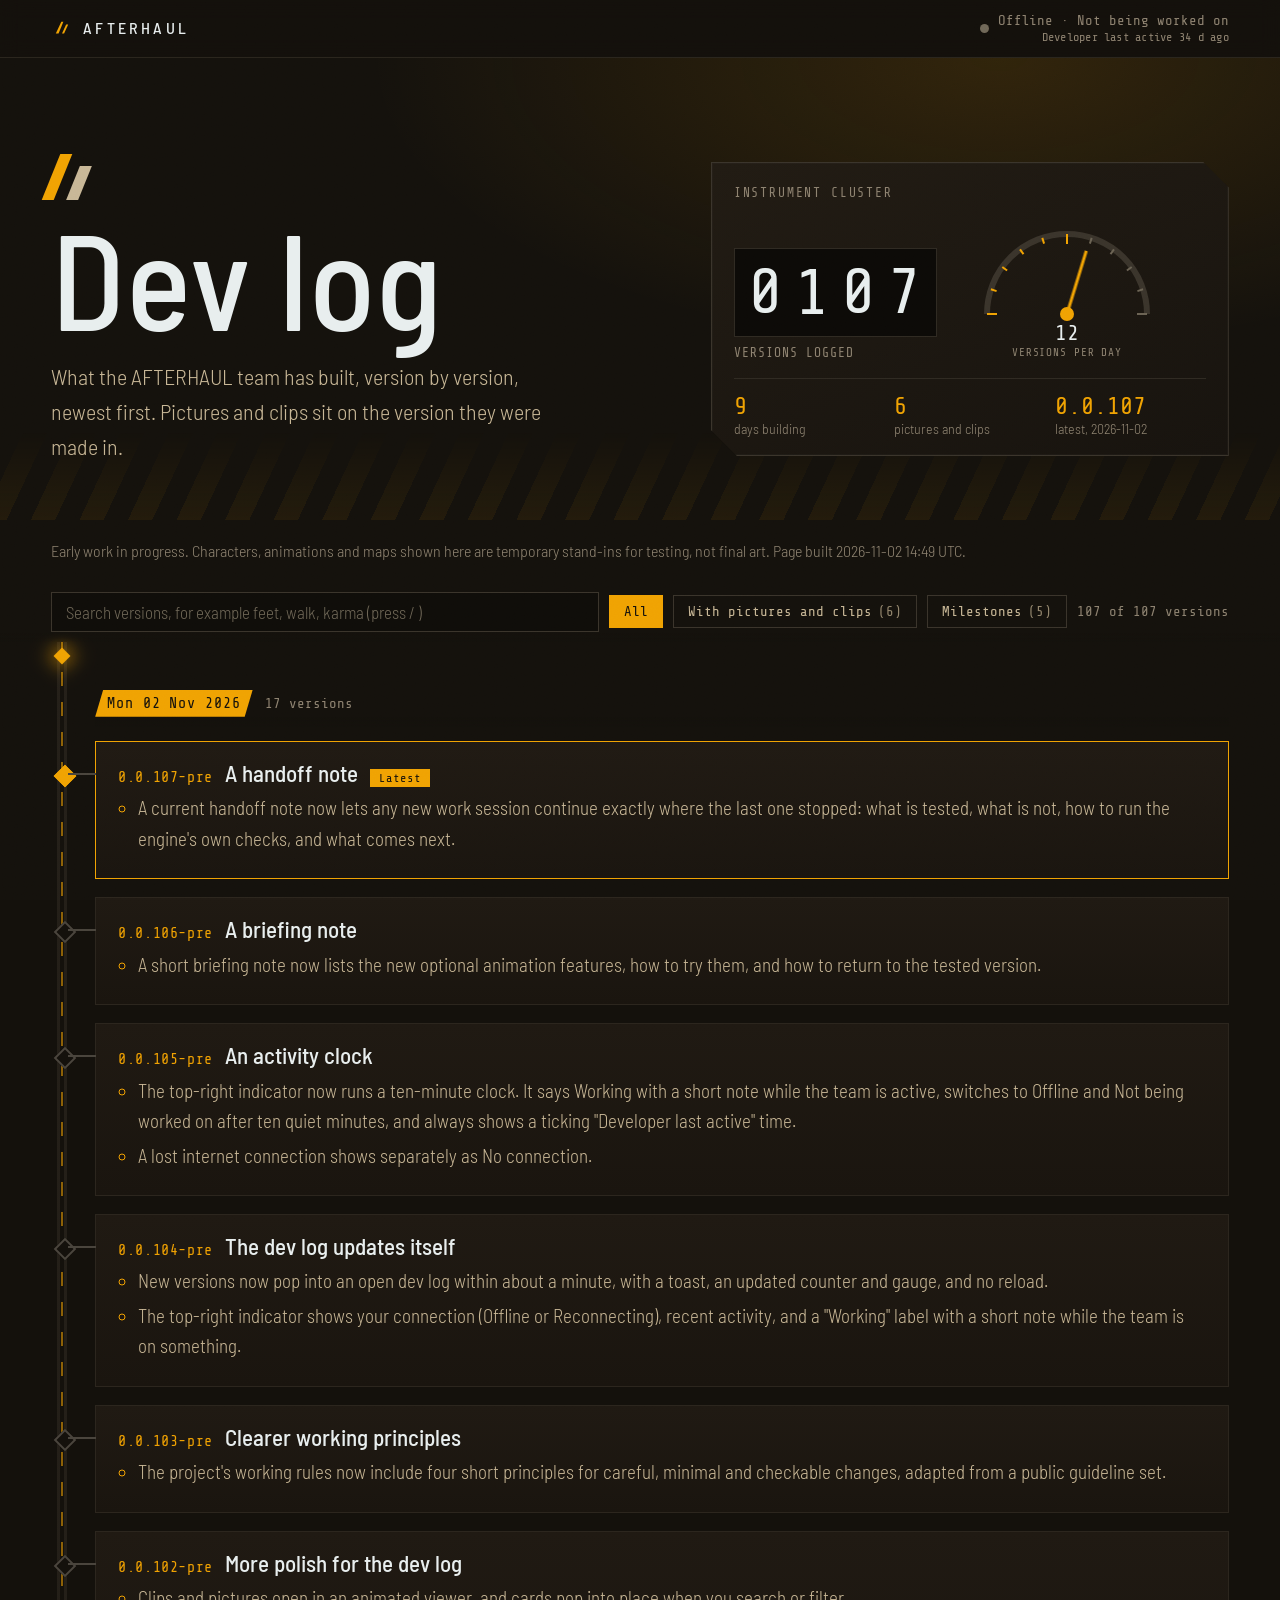
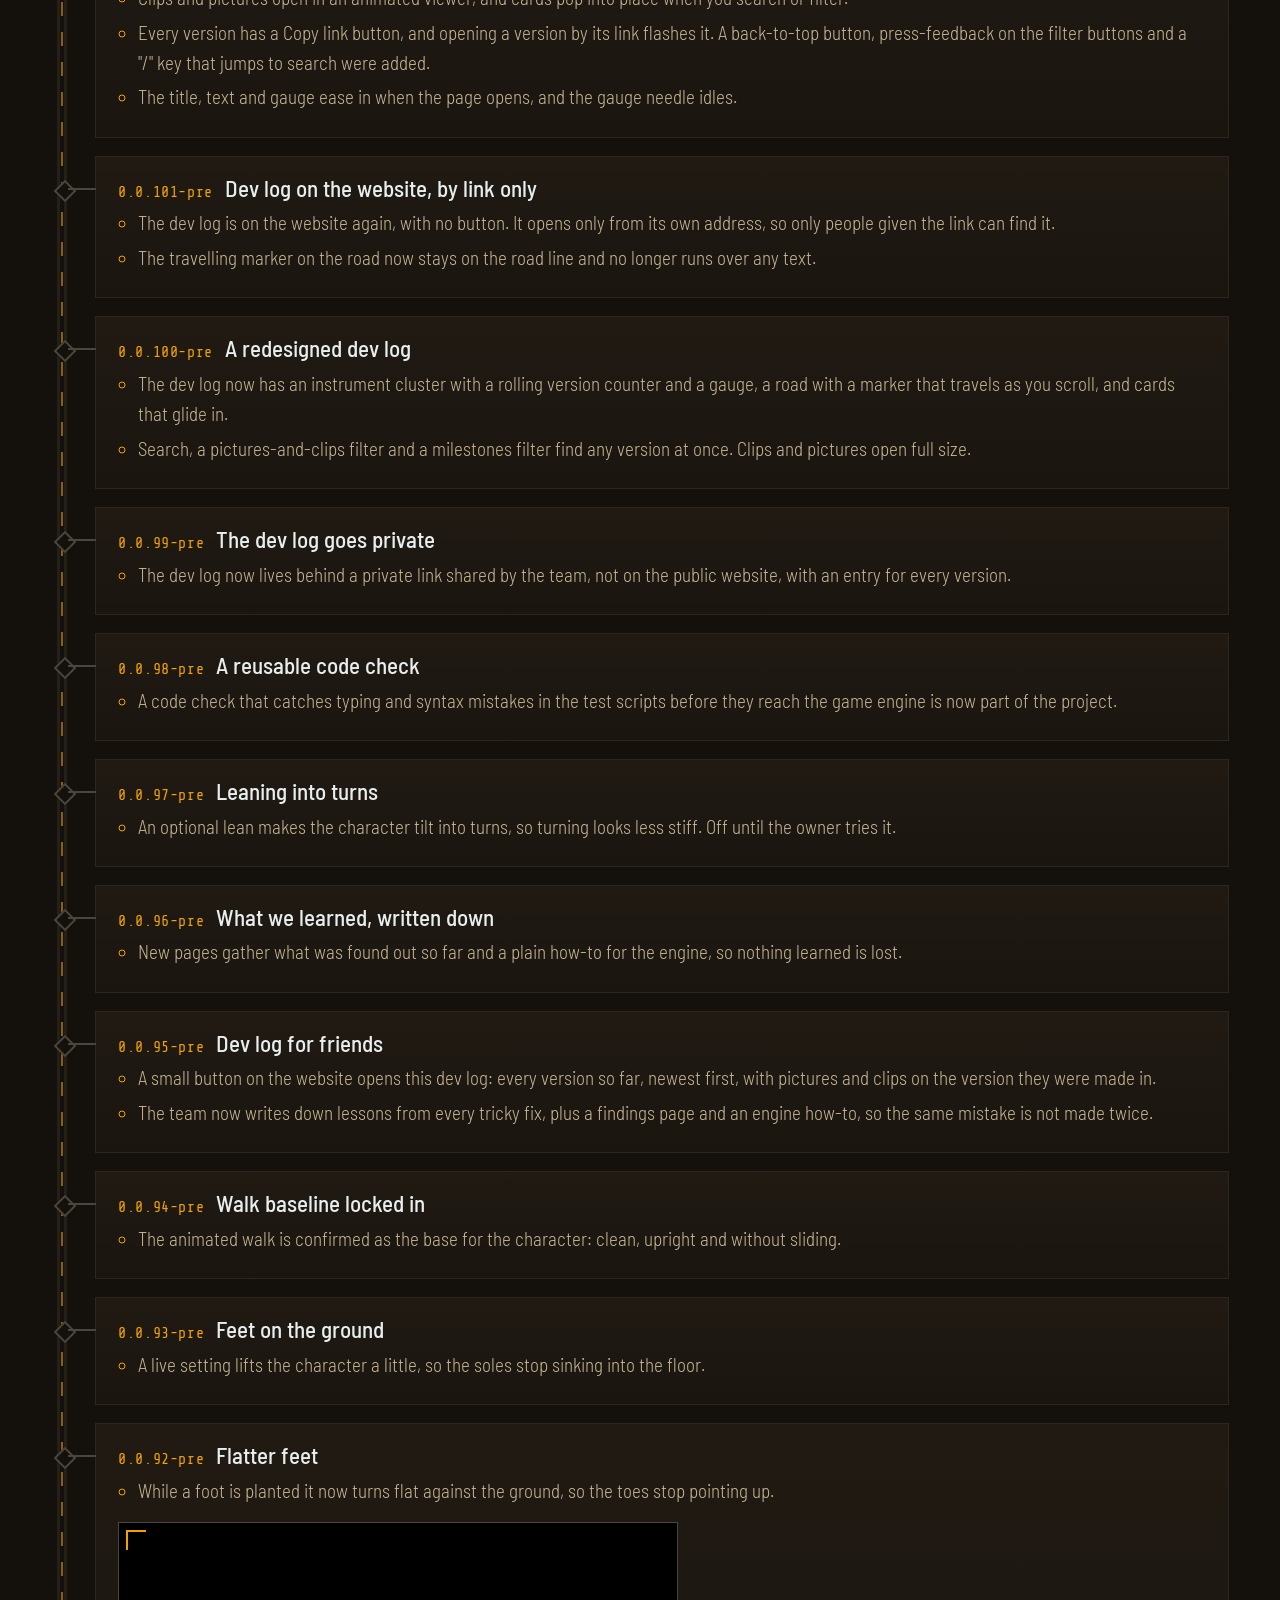
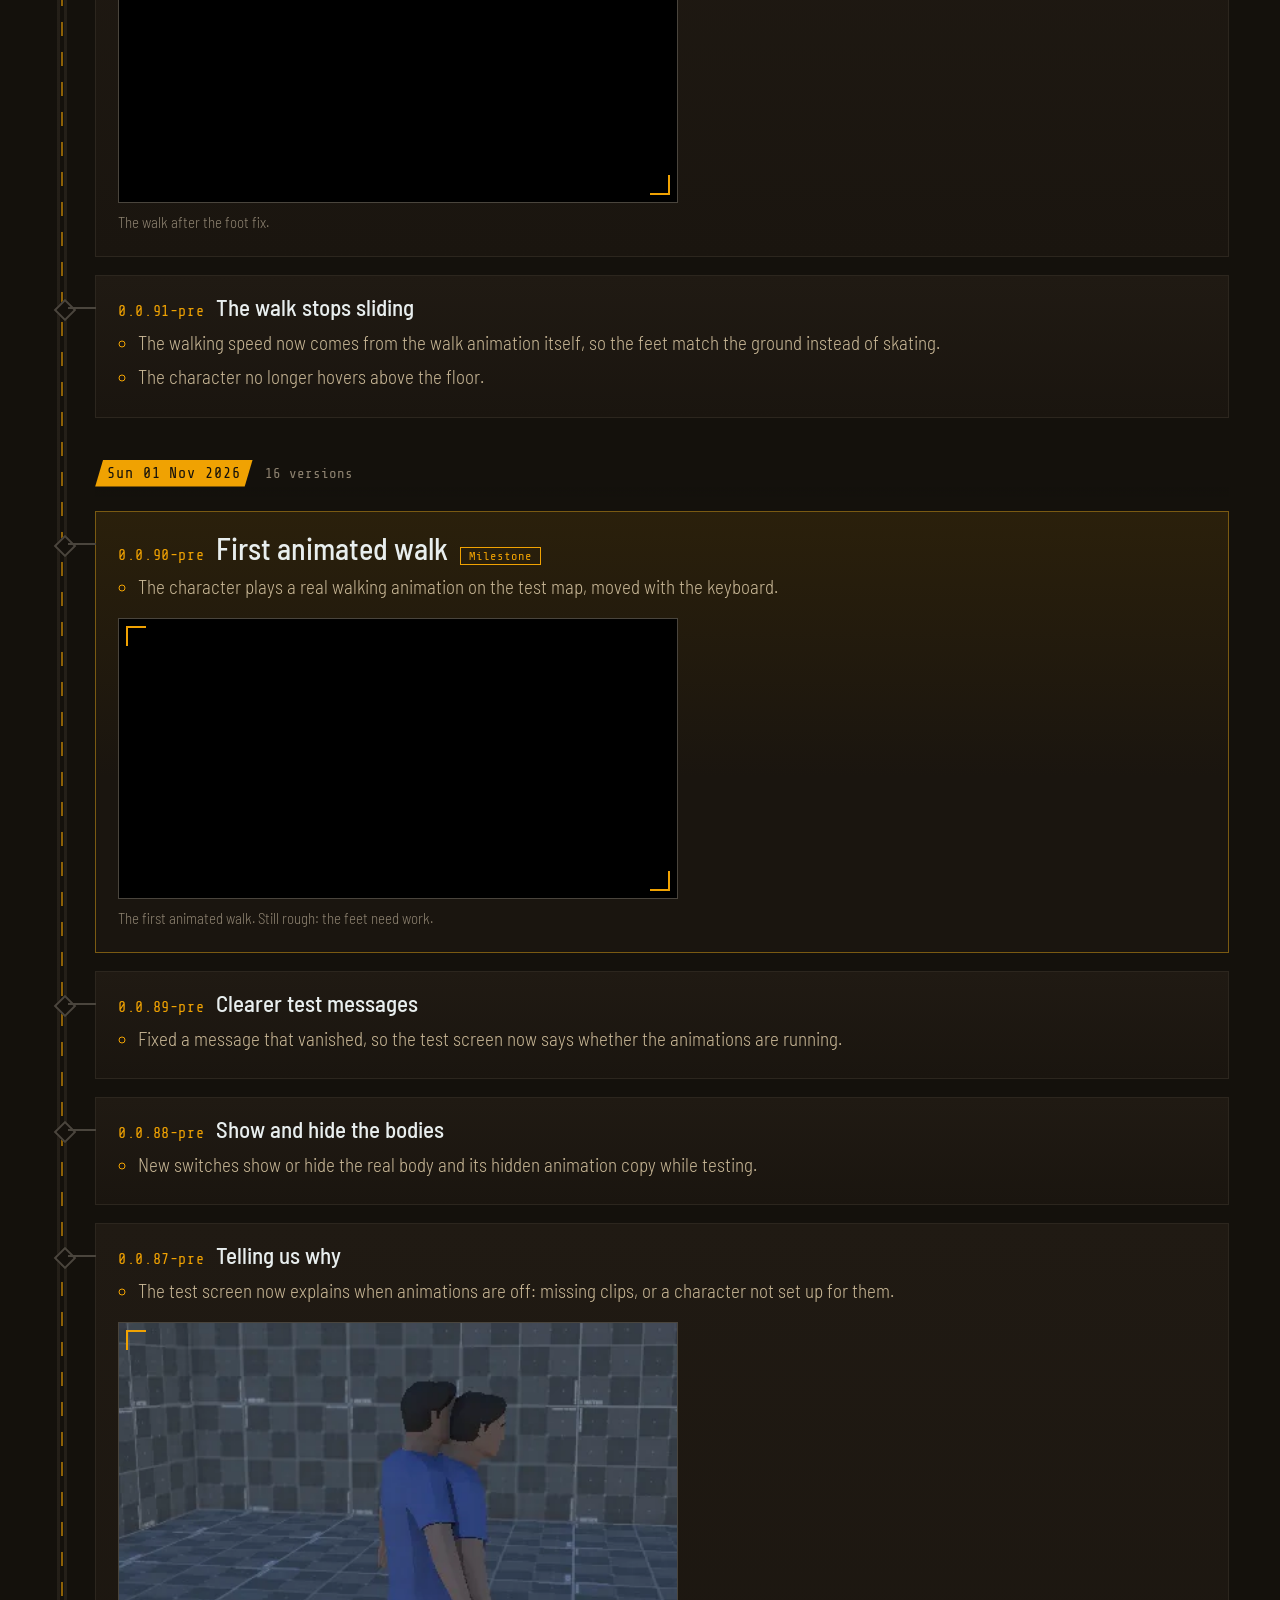
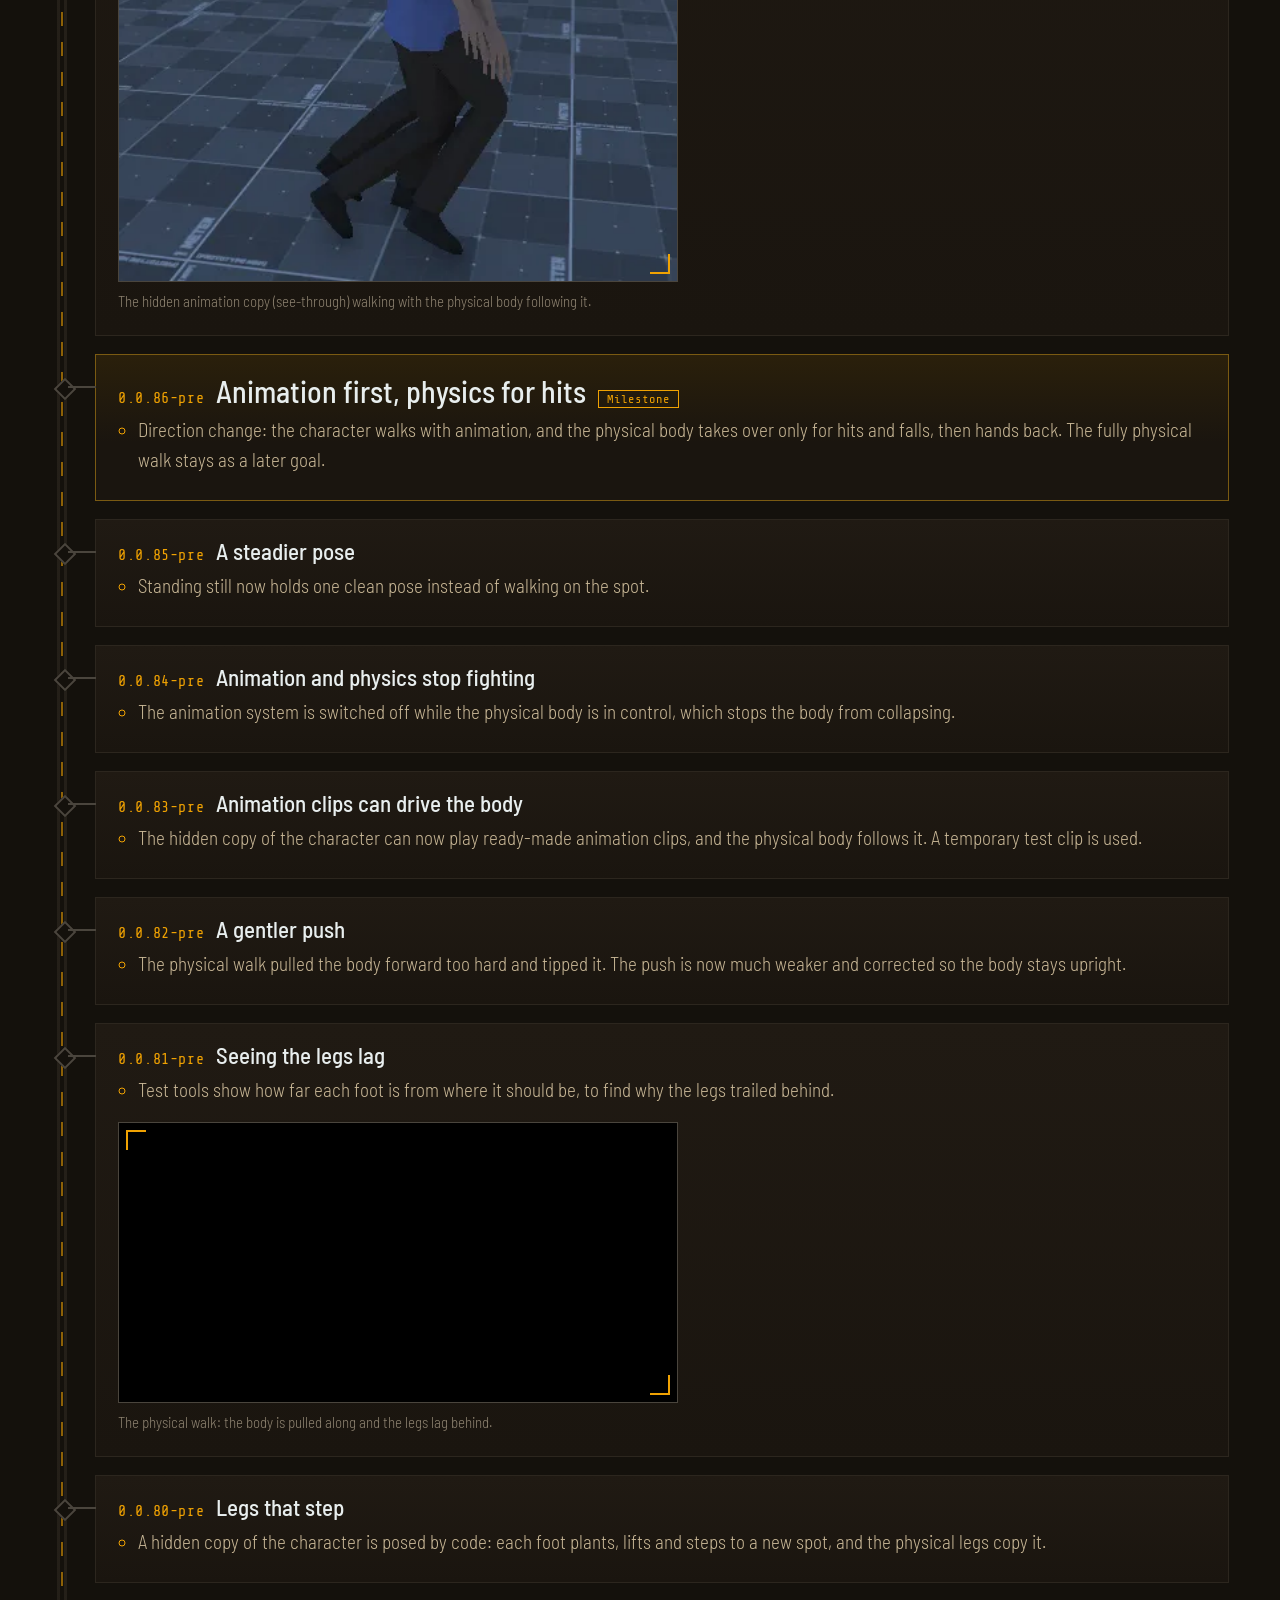
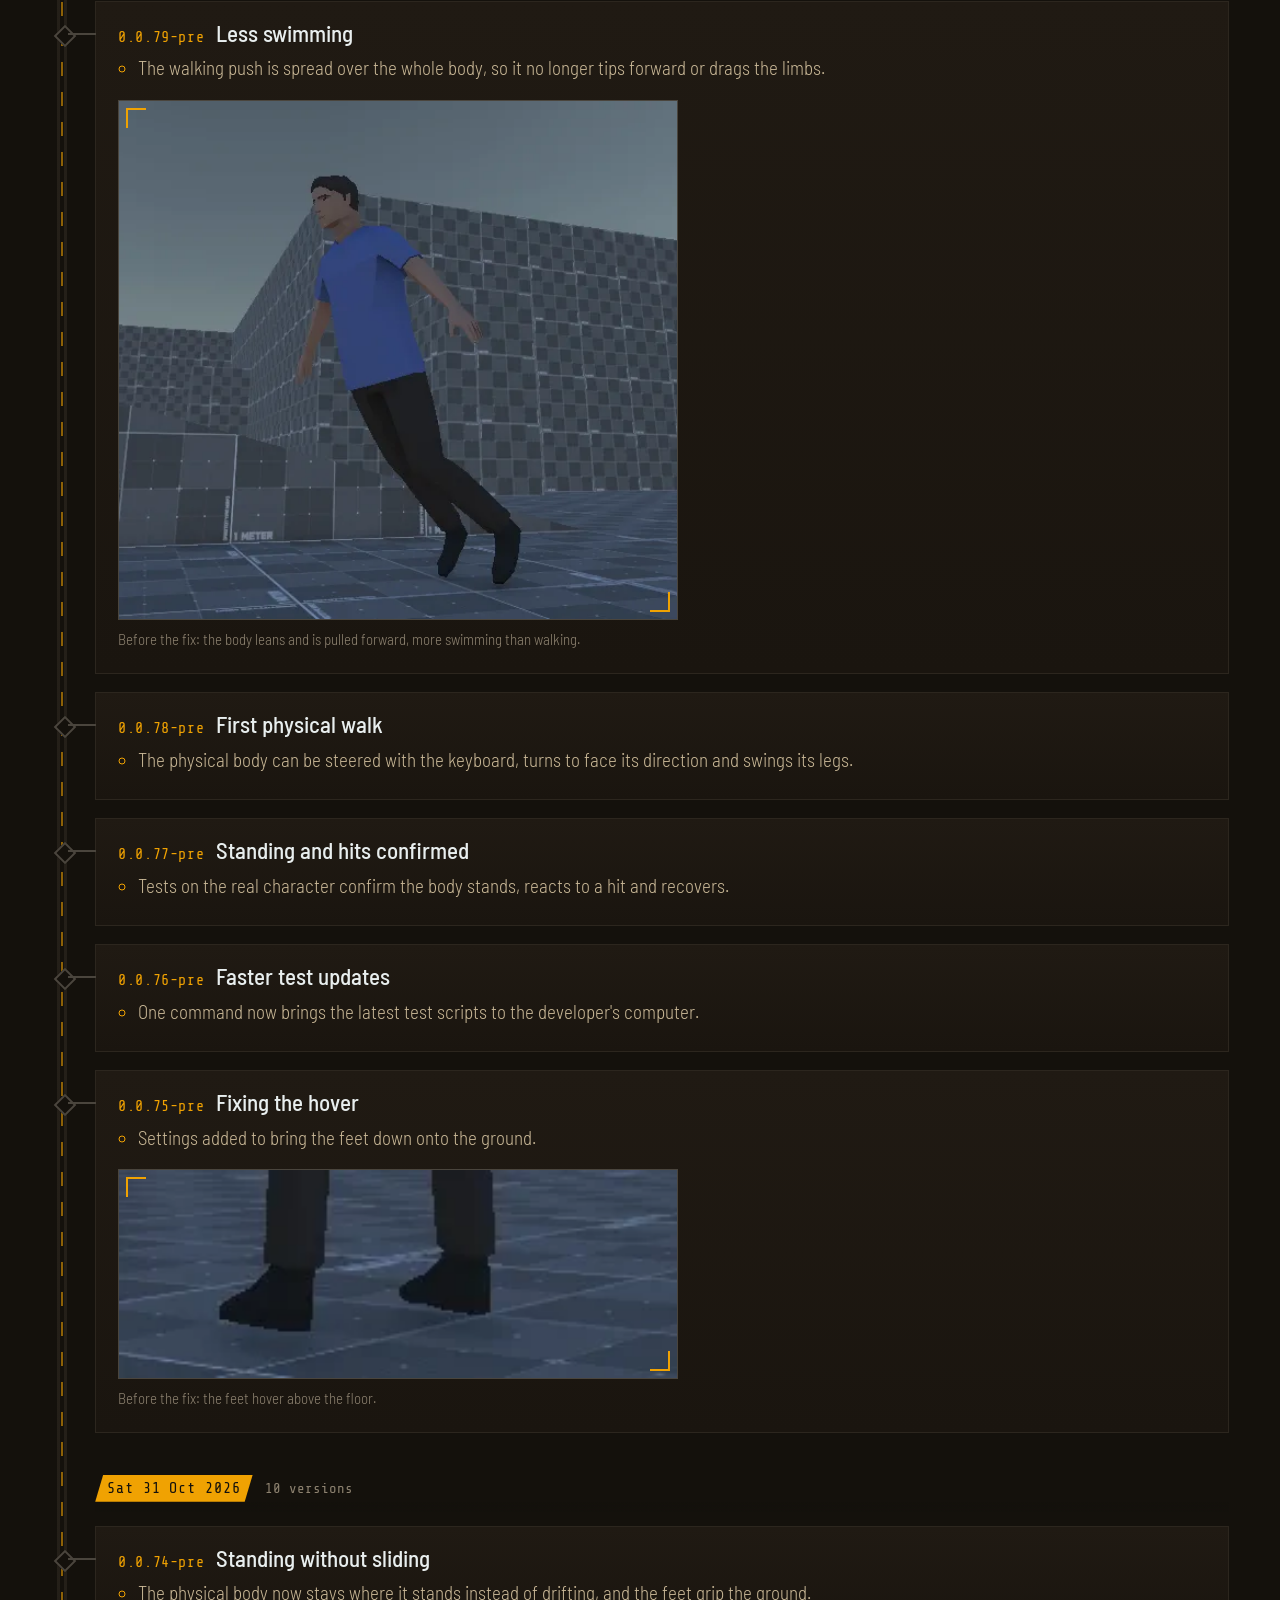
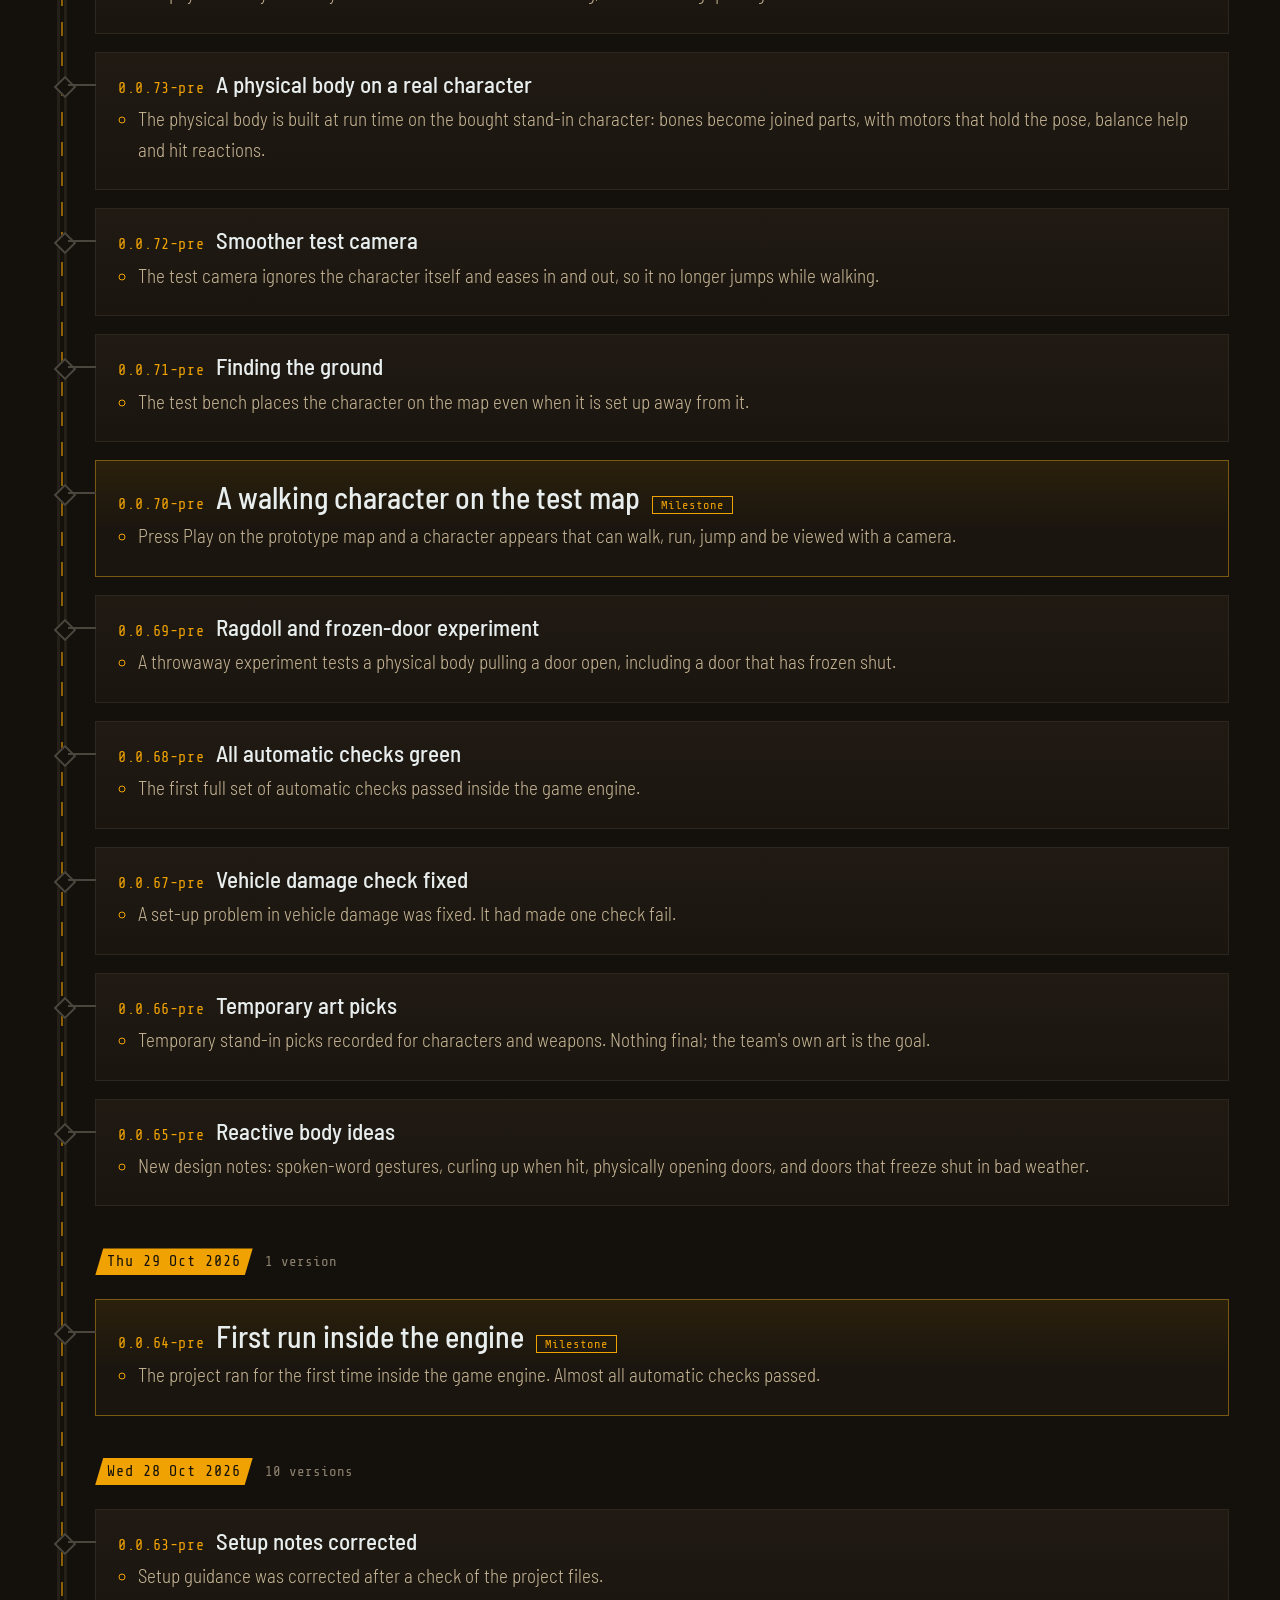
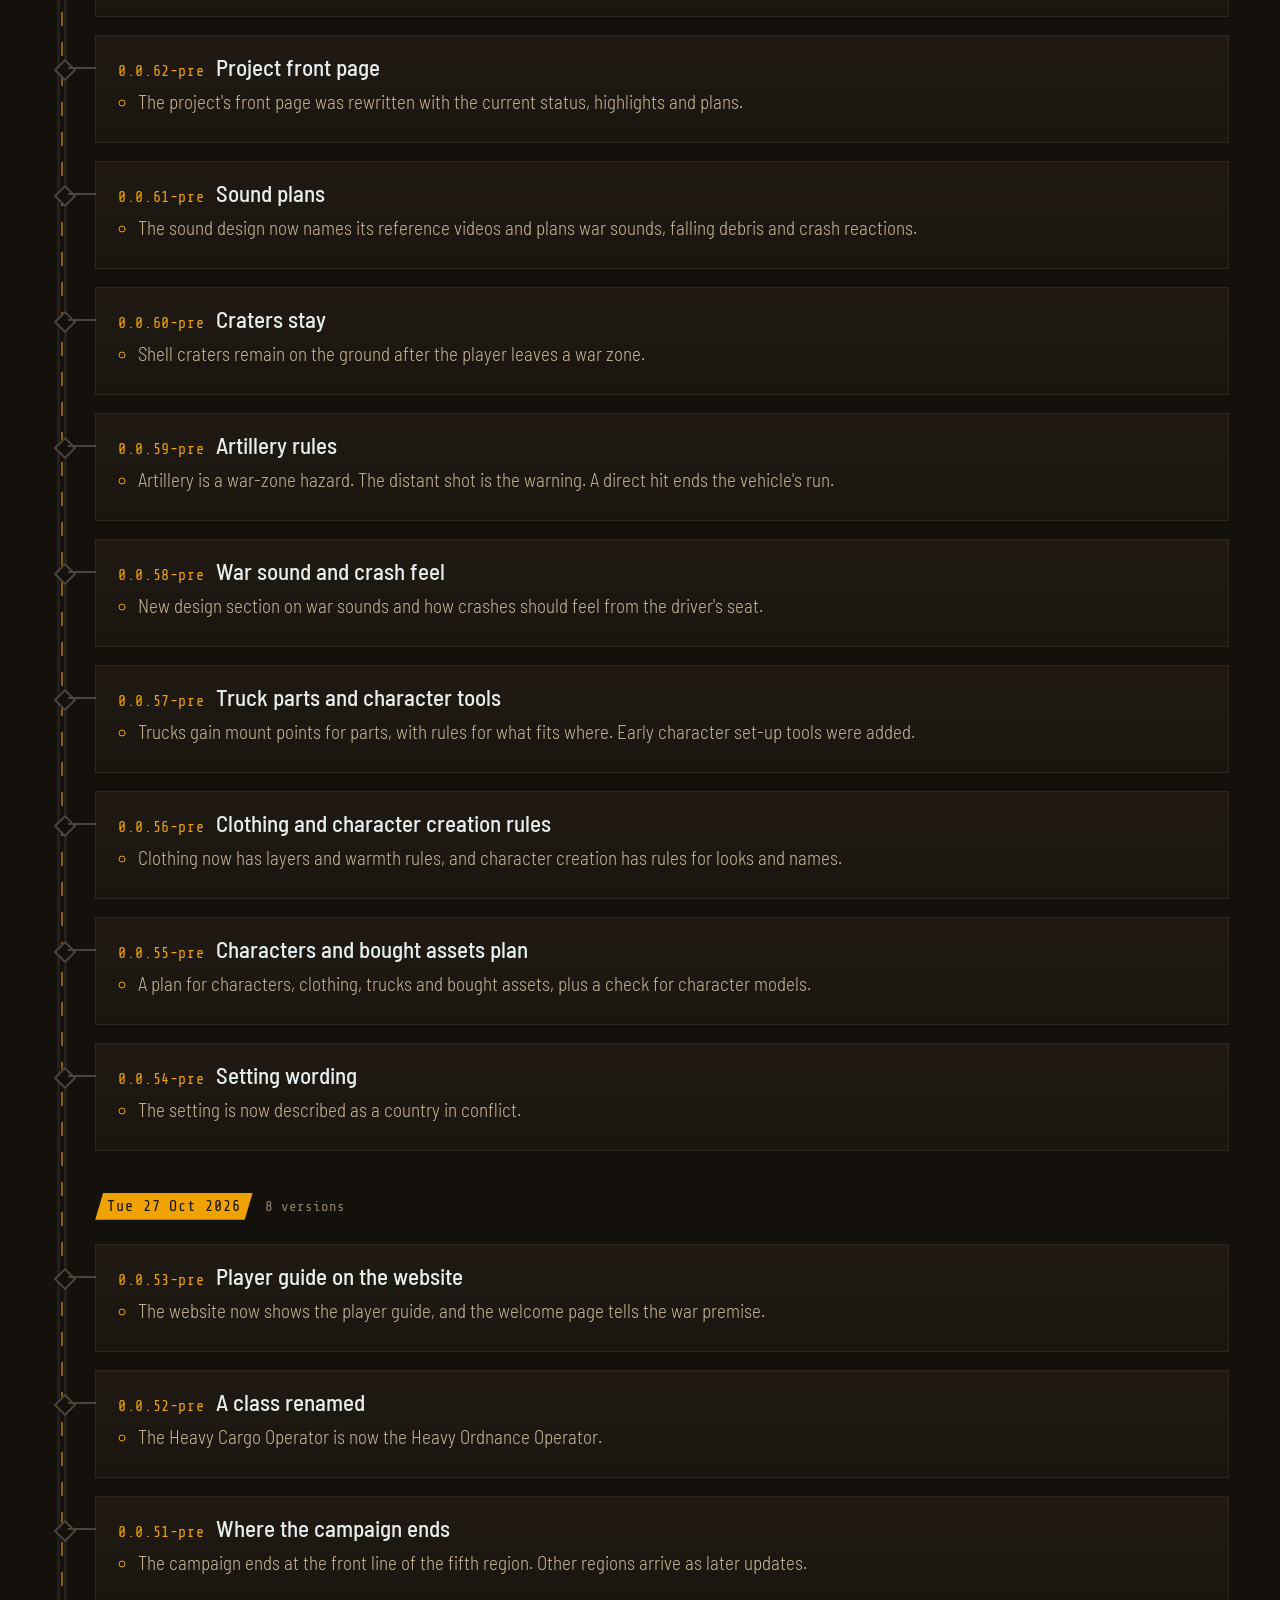
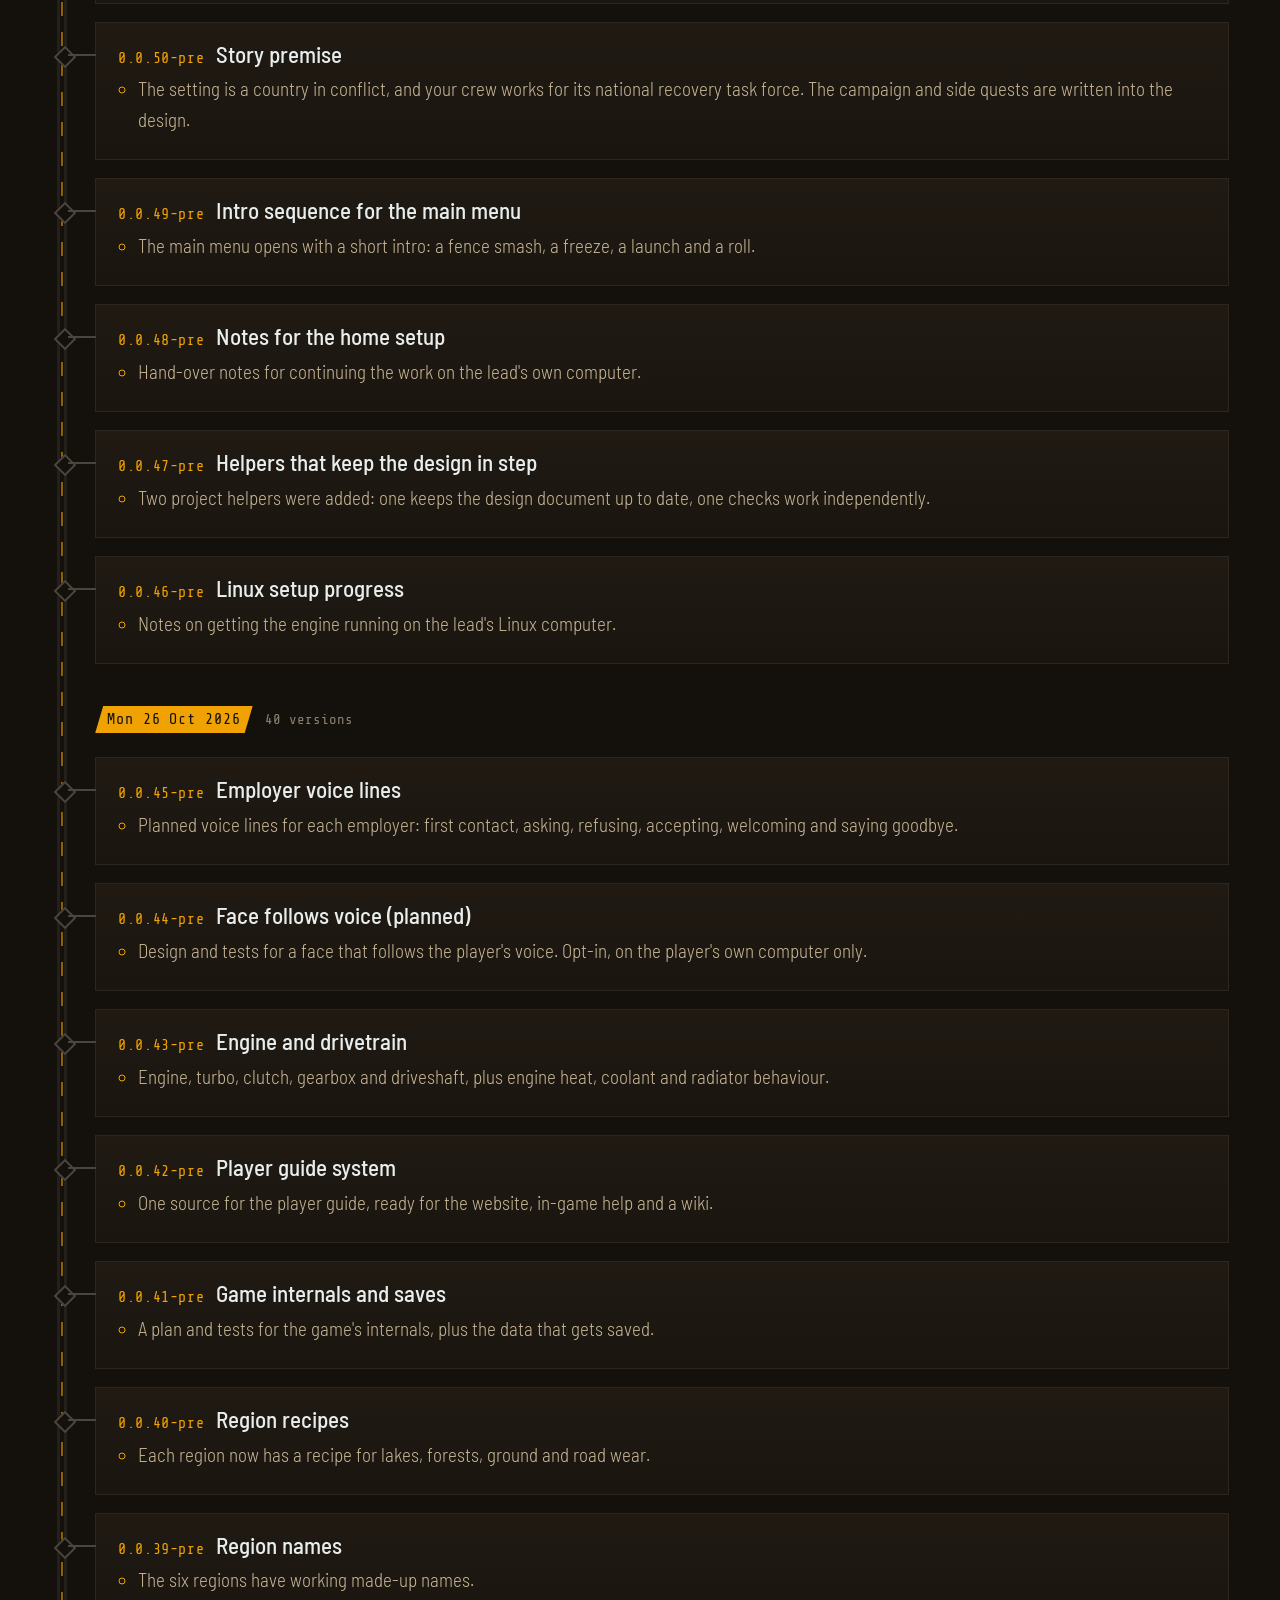
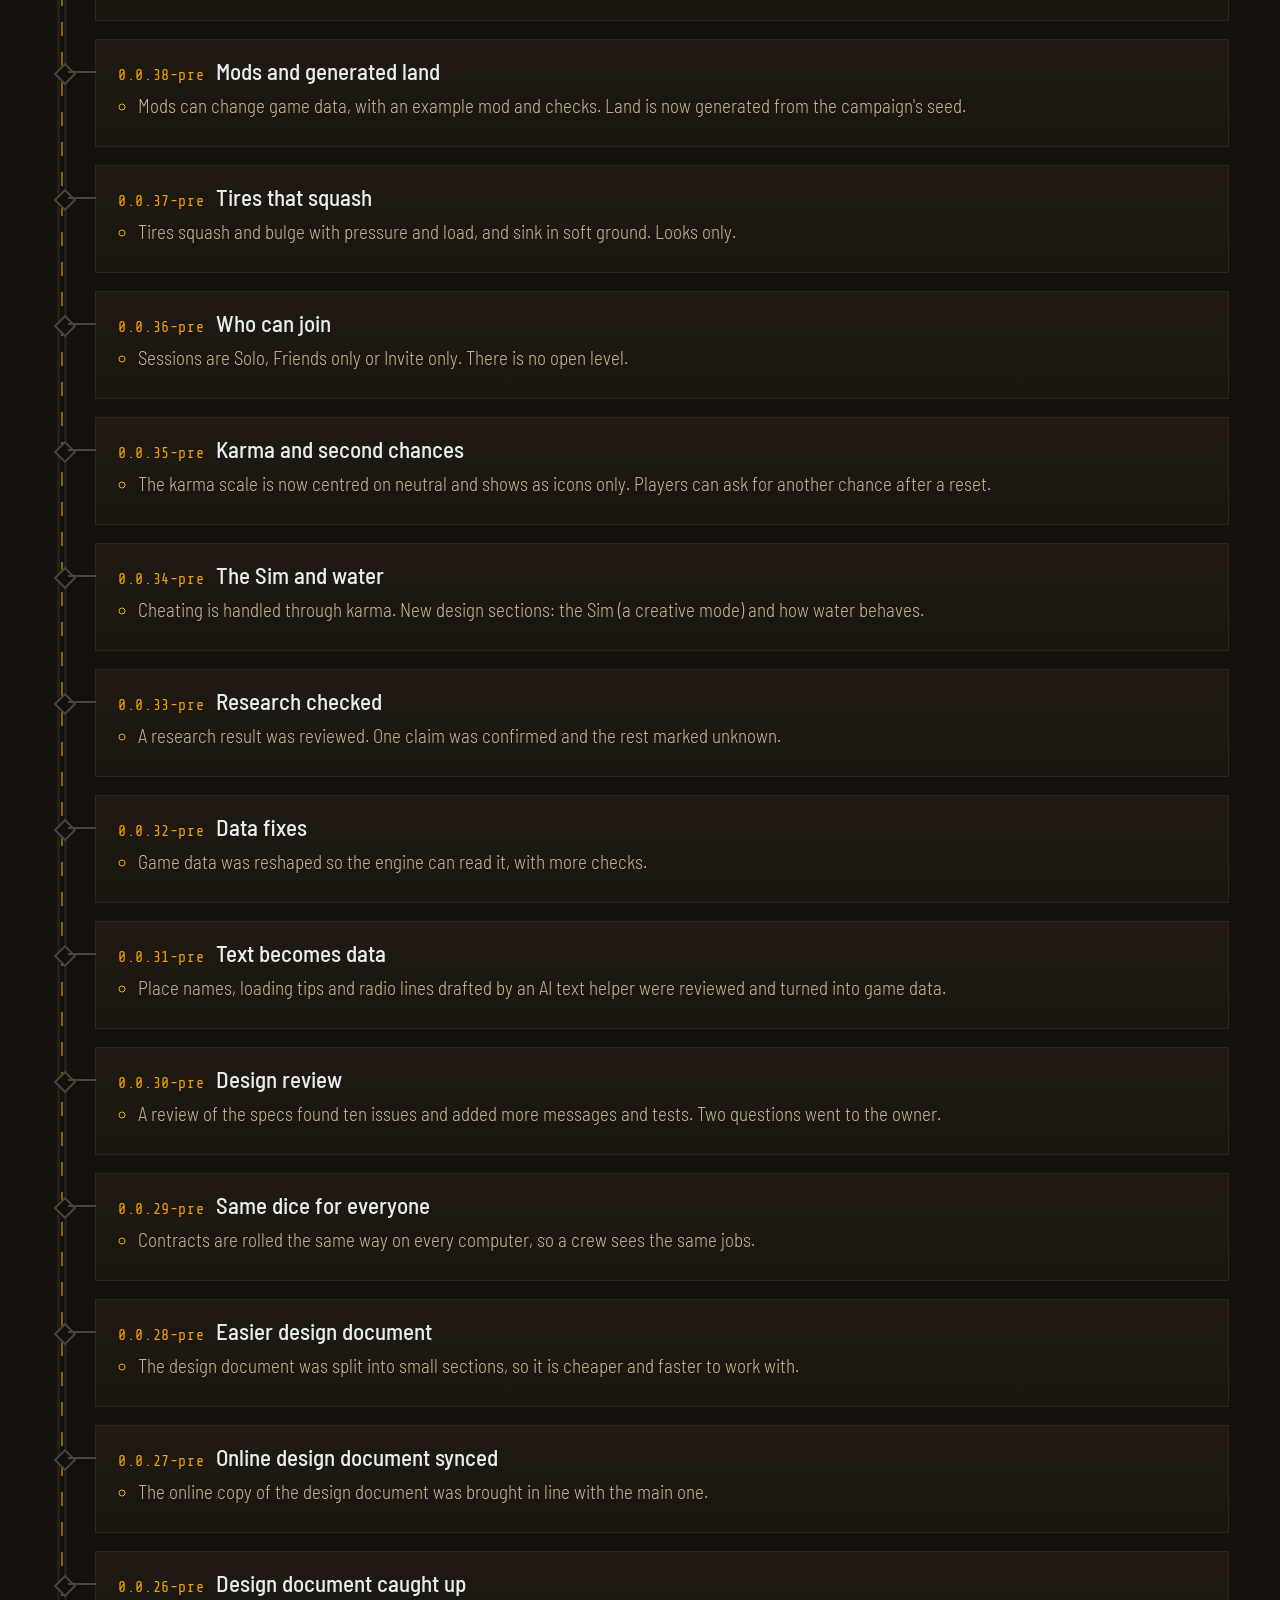
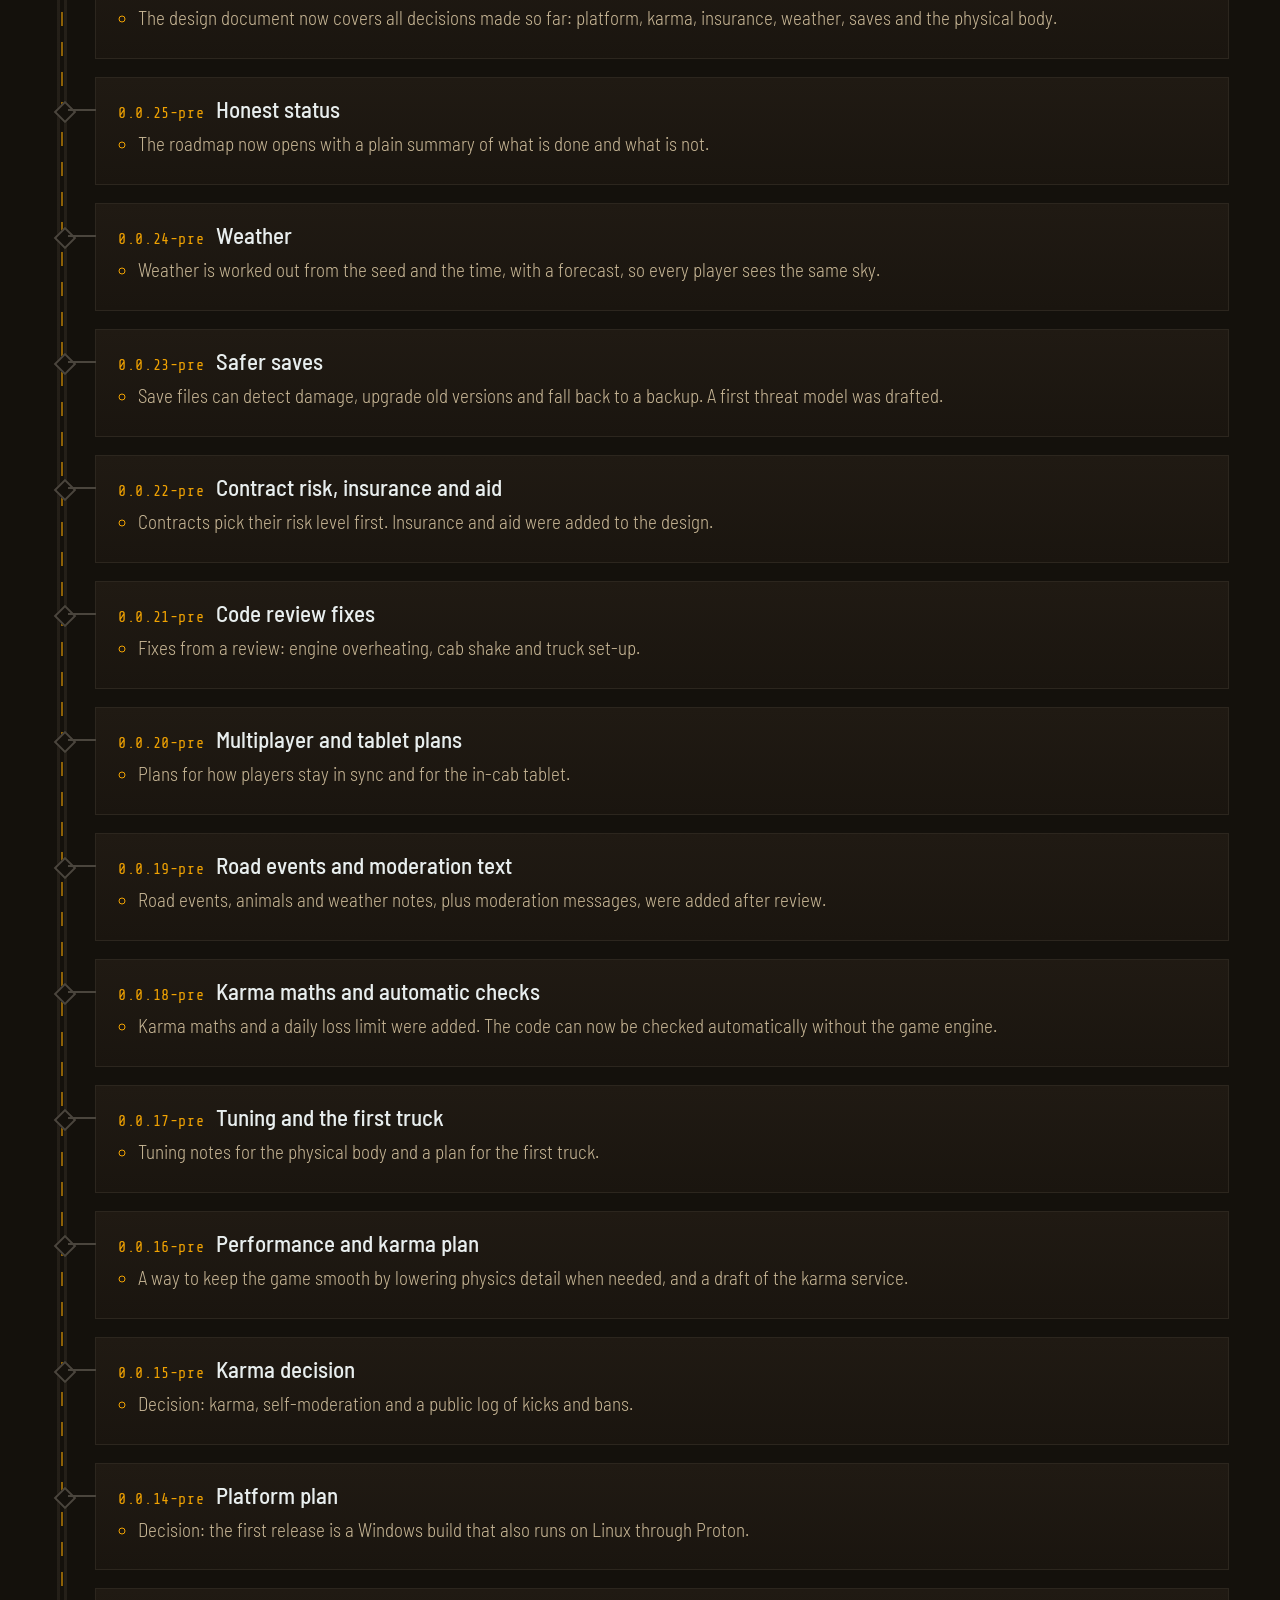
==== commit 10398f7e: "Dev log: 0.0.107-pre, status idle Co-Authored-By: Claude Sonnet 5.5 <noreply@anthropic.com> Claude-S" ====
--- a/devlog/index.html
+++ b/devlog/index.html
@@ -1,5 +1,5 @@
 <!doctype html>
-<html lang="en" data-tpl="292fb56c38" data-rev="d5cc7a8fbec4" data-built="2026-11-02T08:51:56Z"><head><meta charset="utf-8"><meta name="viewport" content="width=device-width, initial-scale=1">
+<html lang="en" data-tpl="292fb56c38" data-rev="67c386967555" data-built="2026-11-02T14:49:21Z"><head><meta charset="utf-8"><meta name="viewport" content="width=device-width, initial-scale=1">
 <title>AFTERHAUL dev log</title>
 <meta name="robots" content="noindex,nofollow"><meta name="description" content="Real-time progress on AFTERHAUL, for the team and friends.">
 <link rel="icon" href="../assets/img/favicon.svg" type="image/svg+xml"><style>@font-face{font-family:"Barlow Semi Condensed";font-weight:300;font-display:swap;src:url("../assets/fonts/barlow-semi-condensed-light.woff") format("woff")}@font-face{font-family:"Barlow Semi Condensed";font-weight:500;font-display:swap;src:url("../assets/fonts/barlow-semi-condensed-medium.woff") format("woff")}@font-face{font-family:"Share Tech Mono";font-weight:400;font-display:swap;src:url("../assets/fonts/share-tech-mono-regular.woff") format("woff")}</style><style>
@@ -145,11 +145,11 @@
 <div class="bar"><span class="mark" role="img" aria-label="AFTERHAUL"><svg viewBox="0 0 64 64" aria-hidden="true"><path d="M14 48 L30 14 h6 L22 48z"/><path d="M32 48 L44 22 h6 L38 48z"/></svg><span>Afterhaul</span></span><span class="live" id="live" title="Shows whether the project was worked on in the last 10 minutes, and your own connection. It cannot see whether a Claude window is open."><i aria-hidden="true"></i><span class="lt"><b id="livet">Real-time progress</b><small id="lives"></small></span></span></div>
 <header class="hero"><div class="hero-in">
 <div><div class="slash" aria-hidden="true"><i></i><i></i></div><h1>Dev log</h1><p class="lede">What the AFTERHAUL team has built, version by version, newest first. Pictures and clips sit on the version they were made in.</p></div>
-<aside class="cluster" aria-label="Progress at a glance"><h2>INSTRUMENT CLUSTER</h2><div class="dials"><div><div class="odo" role="img" aria-label="106 versions"><span class="dg" style="--d:0;--i:0"><ol><li>0</li><li>1</li><li>2</li><li>3</li><li>4</li><li>5</li><li>6</li><li>7</li><li>8</li><li>9</li></ol></span><span class="dg" style="--d:1;--i:1"><ol><li>0</li><li>1</li><li>2</li><li>3</li><li>4</li><li>5</li><li>6</li><li>7</li><li>8</li><li>9</li></ol></span><span class="dg" style="--d:0;--i:2"><ol><li>0</li><li>1</li><li>2</li><li>3</li><li>4</li><li>5</li><li>6</li><li>7</li><li>8</li><li>9</li></ol></span><span class="dg" style="--d:6;--i:3"><ol><li>0</li><li>1</li><li>2</li><li>3</li><li>4</li><li>5</li><li>6</li><li>7</li><li>8</li><li>9</li></ol></span></div><span class="odo-l">VERSIONS LOGGED</span></div><svg class="gauge" viewBox="0 0 200 146" role="img" aria-label="12 versions per day"><path class="arc" d="M20 100 A80 80 0 0 1 180 100"/><line class="tk hi" x1="30.0" y1="100.0" x2="20.0" y2="100.0"/><line class="tk hi" x1="29.6" y1="77.1" x2="23.9" y2="75.3"/><line class="tk hi" x1="40.1" y1="56.5" x2="35.3" y2="53.0"/><line class="tk hi" x1="56.5" y1="40.1" x2="53.0" y2="35.3"/><line class="tk hi" x1="77.1" y1="29.6" x2="75.3" y2="23.9"/><line class="tk hi" x1="100.0" y1="30.0" x2="100.0" y2="20.0"/><line class="tk" x1="122.9" y1="29.6" x2="124.7" y2="23.9"/><line class="tk" x1="143.5" y1="40.1" x2="147.0" y2="35.3"/><line class="tk" x1="159.9" y1="56.5" x2="164.7" y2="53.0"/><line class="tk" x1="170.4" y1="77.1" x2="176.1" y2="75.3"/><line class="tk" x1="170.0" y1="100.0" x2="180.0" y2="100.0"/><g class="nd" style="--ang:16deg"><g class="jit"><line x1="100" y1="100" x2="100" y2="34" stroke="#f0a202" stroke-width="3"/></g></g><circle cx="100" cy="100" r="7" fill="#f0a202"/><text x="100" y="126" >12</text><text class="sm" x="100" y="142">VERSIONS PER DAY</text></svg></div><div class="stats"><div><b>9</b><span>days building</span></div><div><b>6</b><span>pictures and clips</span></div><div><b>0.0.106</b><span>latest, 2026-11-02</span></div></div></aside>
+<aside class="cluster" aria-label="Progress at a glance"><h2>INSTRUMENT CLUSTER</h2><div class="dials"><div><div class="odo" role="img" aria-label="107 versions"><span class="dg" style="--d:0;--i:0"><ol><li>0</li><li>1</li><li>2</li><li>3</li><li>4</li><li>5</li><li>6</li><li>7</li><li>8</li><li>9</li></ol></span><span class="dg" style="--d:1;--i:1"><ol><li>0</li><li>1</li><li>2</li><li>3</li><li>4</li><li>5</li><li>6</li><li>7</li><li>8</li><li>9</li></ol></span><span class="dg" style="--d:0;--i:2"><ol><li>0</li><li>1</li><li>2</li><li>3</li><li>4</li><li>5</li><li>6</li><li>7</li><li>8</li><li>9</li></ol></span><span class="dg" style="--d:7;--i:3"><ol><li>0</li><li>1</li><li>2</li><li>3</li><li>4</li><li>5</li><li>6</li><li>7</li><li>8</li><li>9</li></ol></span></div><span class="odo-l">VERSIONS LOGGED</span></div><svg class="gauge" viewBox="0 0 200 146" role="img" aria-label="12 versions per day"><path class="arc" d="M20 100 A80 80 0 0 1 180 100"/><line class="tk hi" x1="30.0" y1="100.0" x2="20.0" y2="100.0"/><line class="tk hi" x1="29.6" y1="77.1" x2="23.9" y2="75.3"/><line class="tk hi" x1="40.1" y1="56.5" x2="35.3" y2="53.0"/><line class="tk hi" x1="56.5" y1="40.1" x2="53.0" y2="35.3"/><line class="tk hi" x1="77.1" y1="29.6" x2="75.3" y2="23.9"/><line class="tk hi" x1="100.0" y1="30.0" x2="100.0" y2="20.0"/><line class="tk" x1="122.9" y1="29.6" x2="124.7" y2="23.9"/><line class="tk" x1="143.5" y1="40.1" x2="147.0" y2="35.3"/><line class="tk" x1="159.9" y1="56.5" x2="164.7" y2="53.0"/><line class="tk" x1="170.4" y1="77.1" x2="176.1" y2="75.3"/><line class="tk" x1="170.0" y1="100.0" x2="180.0" y2="100.0"/><g class="nd" style="--ang:17deg"><g class="jit"><line x1="100" y1="100" x2="100" y2="34" stroke="#f0a202" stroke-width="3"/></g></g><circle cx="100" cy="100" r="7" fill="#f0a202"/><text x="100" y="126" >12</text><text class="sm" x="100" y="142">VERSIONS PER DAY</text></svg></div><div class="stats"><div><b>9</b><span>days building</span></div><div><b>6</b><span>pictures and clips</span></div><div><b>0.0.107</b><span>latest, 2026-11-02</span></div></div></aside>
 </div></header>
-<p class="notice">Early work in progress. Characters, animations and maps shown here are temporary stand-ins for testing, not final art. Page built 2026-11-02 08:51 UTC.</p>
+<p class="notice">Early work in progress. Characters, animations and maps shown here are temporary stand-ins for testing, not final art. Page built 2026-11-02 14:49 UTC.</p>
 <div class="tools" role="search"><div class="sw"><input id="q" type="search" placeholder="Search versions, for example feet, walk, karma (press / )" aria-label="Search the dev log"><button class="qx" id="qx" type="button" aria-label="Clear search" hidden>&times;</button></div><button class="chip" data-m="all" aria-pressed="true" type="button">All</button><button class="chip" data-m="media" aria-pressed="false" type="button">With pictures and clips<em id="n-media"></em></button><button class="chip" data-m="ms" aria-pressed="false" type="button">Milestones<em id="n-ms"></em></button><span class="count" id="cnt" aria-live="polite"></span></div>
-<main><div class="road" aria-hidden="true"></div><div class="truck" aria-hidden="true"></div><section class="grp" data-date="2026-11-02"><h2 class="day"><b>Mon 02 Nov 2026</b><span>16 versions</span></h2><ol class="log"><li id="v0.0.106-pre" class="latest" data-h="c6458da6aa" data-t="0.0.106-pre a briefing note a short briefing note now lists the new optional animation features, how to try them, and how to return to the tested version."><button type="button" class="cp" aria-label="Copy link to 0.0.106-pre">Copy link</button><h3><span class="v">0.0.106-pre</span>A briefing note<span class="tag fill">Latest</span></h3><ul><li>A short briefing note now lists the new optional animation features, how to try them, and how to return to the tested version.</li></ul></li><li id="v0.0.105-pre" class="" data-h="df99e46f47" data-t="0.0.105-pre an activity clock the top-right indicator now runs a ten-minute clock. it says working with a short note while the team is active, switches to offline and not being worked on after ten quiet minutes, and always shows a ticking &quot;developer last active&quot; time. a lost internet connection shows separately as no connection."><button type="button" class="cp" aria-label="Copy link to 0.0.105-pre">Copy link</button><h3><span class="v">0.0.105-pre</span>An activity clock</h3><ul><li>The top-right indicator now runs a ten-minute clock. It says Working with a short note while the team is active, switches to Offline and Not being worked on after ten quiet minutes, and always shows a ticking "Developer last active" time.</li><li>A lost internet connection shows separately as No connection.</li></ul></li><li id="v0.0.104-pre" class="" data-h="8a044edbc1" data-t="0.0.104-pre the dev log updates itself new versions now pop into an open dev log within about a minute, with a toast, an updated counter and gauge, and no reload. the top-right indicator shows your connection (offline or reconnecting), recent activity, and a &quot;working&quot; label with a short note while the team is on something."><button type="button" class="cp" aria-label="Copy link to 0.0.104-pre">Copy link</button><h3><span class="v">0.0.104-pre</span>The dev log updates itself</h3><ul><li>New versions now pop into an open dev log within about a minute, with a toast, an updated counter and gauge, and no reload.</li><li>The top-right indicator shows your connection (Offline or Reconnecting), recent activity, and a "Working" label with a short note while the team is on something.</li></ul></li><li id="v0.0.103-pre" class="" data-h="6f3fc319e0" data-t="0.0.103-pre clearer working principles the project&#x27;s working rules now include four short principles for careful, minimal and checkable changes, adapted from a public guideline set."><button type="button" class="cp" aria-label="Copy link to 0.0.103-pre">Copy link</button><h3><span class="v">0.0.103-pre</span>Clearer working principles</h3><ul><li>The project's working rules now include four short principles for careful, minimal and checkable changes, adapted from a public guideline set.</li></ul></li><li id="v0.0.102-pre" class="" data-h="5911ebcafc" data-t="0.0.102-pre more polish for the dev log clips and pictures open in an animated viewer, and cards pop into place when you search or filter. every version has a copy link button, and opening a version by its link flashes it. a back-to-top button, press-feedback on the filter buttons and a &quot;/&quot; key that jumps to search were added. the title, text and gauge ease in when the page opens, and the gauge needle idles."><button type="button" class="cp" aria-label="Copy link to 0.0.102-pre">Copy link</button><h3><span class="v">0.0.102-pre</span>More polish for the dev log</h3><ul><li>Clips and pictures open in an animated viewer, and cards pop into place when you search or filter.</li><li>Every version has a Copy link button, and opening a version by its link flashes it. A back-to-top button, press-feedback on the filter buttons and a "/" key that jumps to search were added.</li><li>The title, text and gauge ease in when the page opens, and the gauge needle idles.</li></ul></li><li id="v0.0.101-pre" class="" data-h="ccb606a703" data-t="0.0.101-pre dev log on the website, by link only the dev log is on the website again, with no button. it opens only from its own address, so only people given the link can find it. the travelling marker on the road now stays on the road line and no longer runs over any text."><button type="button" class="cp" aria-label="Copy link to 0.0.101-pre">Copy link</button><h3><span class="v">0.0.101-pre</span>Dev log on the website, by link only</h3><ul><li>The dev log is on the website again, with no button. It opens only from its own address, so only people given the link can find it.</li><li>The travelling marker on the road now stays on the road line and no longer runs over any text.</li></ul></li><li id="v0.0.100-pre" class="" data-h="f63a6efac8" data-t="0.0.100-pre a redesigned dev log the dev log now has an instrument cluster with a rolling version counter and a gauge, a road with a marker that travels as you scroll, and cards that glide in. search, a pictures-and-clips filter and a milestones filter find any version at once. clips and pictures open full size."><button type="button" class="cp" aria-label="Copy link to 0.0.100-pre">Copy link</button><h3><span class="v">0.0.100-pre</span>A redesigned dev log</h3><ul><li>The dev log now has an instrument cluster with a rolling version counter and a gauge, a road with a marker that travels as you scroll, and cards that glide in.</li><li>Search, a pictures-and-clips filter and a milestones filter find any version at once. Clips and pictures open full size.</li></ul></li><li id="v0.0.99-pre" class="" data-h="4c1c7ffb6f" data-t="0.0.99-pre the dev log goes private the dev log now lives behind a private link shared by the team, not on the public website, with an entry for every version."><button type="button" class="cp" aria-label="Copy link to 0.0.99-pre">Copy link</button><h3><span class="v">0.0.99-pre</span>The dev log goes private</h3><ul><li>The dev log now lives behind a private link shared by the team, not on the public website, with an entry for every version.</li></ul></li><li id="v0.0.98-pre" class="" data-h="765a206022" data-t="0.0.98-pre a reusable code check a code check that catches typing and syntax mistakes in the test scripts before they reach the game engine is now part of the project."><button type="button" class="cp" aria-label="Copy link to 0.0.98-pre">Copy link</button><h3><span class="v">0.0.98-pre</span>A reusable code check</h3><ul><li>A code check that catches typing and syntax mistakes in the test scripts before they reach the game engine is now part of the project.</li></ul></li><li id="v0.0.97-pre" class="" data-h="fe37ee31d2" data-t="0.0.97-pre leaning into turns an optional lean makes the character tilt into turns, so turning looks less stiff. off until the owner tries it."><button type="button" class="cp" aria-label="Copy link to 0.0.97-pre">Copy link</button><h3><span class="v">0.0.97-pre</span>Leaning into turns</h3><ul><li>An optional lean makes the character tilt into turns, so turning looks less stiff. Off until the owner tries it.</li></ul></li><li id="v0.0.96-pre" class="" data-h="7437d9f3a1" data-t="0.0.96-pre what we learned, written down new pages gather what was found out so far and a plain how-to for the engine, so nothing learned is lost."><button type="button" class="cp" aria-label="Copy link to 0.0.96-pre">Copy link</button><h3><span class="v">0.0.96-pre</span>What we learned, written down</h3><ul><li>New pages gather what was found out so far and a plain how-to for the engine, so nothing learned is lost.</li></ul></li><li id="v0.0.95-pre" class="" data-h="4cc6288012" data-t="0.0.95-pre dev log for friends a small button on the website opens this dev log: every version so far, newest first, with pictures and clips on the version they were made in. the team now writes down lessons from every tricky fix, plus a findings page and an engine how-to, so the same mistake is not made twice."><button type="button" class="cp" aria-label="Copy link to 0.0.95-pre">Copy link</button><h3><span class="v">0.0.95-pre</span>Dev log for friends</h3><ul><li>A small button on the website opens this dev log: every version so far, newest first, with pictures and clips on the version they were made in.</li><li>The team now writes down lessons from every tricky fix, plus a findings page and an engine how-to, so the same mistake is not made twice.</li></ul></li><li id="v0.0.94-pre" class="" data-h="652cff8ccc" data-t="0.0.94-pre walk baseline locked in the animated walk is confirmed as the base for the character: clean, upright and without sliding."><button type="button" class="cp" aria-label="Copy link to 0.0.94-pre">Copy link</button><h3><span class="v">0.0.94-pre</span>Walk baseline locked in</h3><ul><li>The animated walk is confirmed as the base for the character: clean, upright and without sliding.</li></ul></li><li id="v0.0.93-pre" class="" data-h="198be5d1d9" data-t="0.0.93-pre feet on the ground a live setting lifts the character a little, so the soles stop sinking into the floor."><button type="button" class="cp" aria-label="Copy link to 0.0.93-pre">Copy link</button><h3><span class="v">0.0.93-pre</span>Feet on the ground</h3><ul><li>A live setting lifts the character a little, so the soles stop sinking into the floor.</li></ul></li><li id="v0.0.92-pre" class="" data-h="732d35fb99" data-t="0.0.92-pre flatter feet while a foot is planted it now turns flat against the ground, so the toes stop pointing up. the walk after the foot fix."><button type="button" class="cp" aria-label="Copy link to 0.0.92-pre">Copy link</button><h3><span class="v">0.0.92-pre</span>Flatter feet</h3><ul><li>While a foot is planted it now turns flat against the ground, so the toes stop pointing up.</li></ul><figure class="m"><button type="button" class="zoom" aria-label="Enlarge: The walk after the foot fix."><video src="media/devlog-0.0.92-feet.mp4" muted loop playsinline preload="metadata" aria-label="The walk after the foot fix."></video><span class="hint">Enlarge</span></button><figcaption>The walk after the foot fix.</figcaption></figure></li><li id="v0.0.91-pre" class="" data-h="84f34bd36e" data-t="0.0.91-pre the walk stops sliding the walking speed now comes from the walk animation itself, so the feet match the ground instead of skating. the character no longer hovers above the floor."><button type="button" class="cp" aria-label="Copy link to 0.0.91-pre">Copy link</button><h3><span class="v">0.0.91-pre</span>The walk stops sliding</h3><ul><li>The walking speed now comes from the walk animation itself, so the feet match the ground instead of skating.</li><li>The character no longer hovers above the floor.</li></ul></li></ol></section><section class="grp" data-date="2026-11-01"><h2 class="day"><b>Sun 01 Nov 2026</b><span>16 versions</span></h2><ol class="log"><li id="v0.0.90-pre" class="ms" data-h="070598a542" data-t="0.0.90-pre first animated walk the character plays a real walking animation on the test map, moved with the keyboard. the first animated walk. still rough: the feet need work."><button type="button" class="cp" aria-label="Copy link to 0.0.90-pre">Copy link</button><h3><span class="v">0.0.90-pre</span>First animated walk<span class="tag">Milestone</span></h3><ul><li>The character plays a real walking animation on the test map, moved with the keyboard.</li></ul><figure class="m"><button type="button" class="zoom" aria-label="Enlarge: The first animated walk. Still rough: the feet need work."><video src="media/devlog-0.0.90-walk.mp4" muted loop playsinline preload="metadata" aria-label="The first animated walk. Still rough: the feet need work."></video><span class="hint">Enlarge</span></button><figcaption>The first animated walk. Still rough: the feet need work.</figcaption></figure></li><li id="v0.0.89-pre" class="" data-h="98aea108de" data-t="0.0.89-pre clearer test messages fixed a message that vanished, so the test screen now says whether the animations are running."><button type="button" class="cp" aria-label="Copy link to 0.0.89-pre">Copy link</button><h3><span class="v">0.0.89-pre</span>Clearer test messages</h3><ul><li>Fixed a message that vanished, so the test screen now says whether the animations are running.</li></ul></li><li id="v0.0.88-pre" class="" data-h="1e67e6f7b8" data-t="0.0.88-pre show and hide the bodies new switches show or hide the real body and its hidden animation copy while testing."><button type="button" class="cp" aria-label="Copy link to 0.0.88-pre">Copy link</button><h3><span class="v">0.0.88-pre</span>Show and hide the bodies</h3><ul><li>New switches show or hide the real body and its hidden animation copy while testing.</li></ul></li><li id="v0.0.87-pre" class="" data-h="33ff24dd87" data-t="0.0.87-pre telling us why the test screen now explains when animations are off: missing clips, or a character not set up for them. the hidden animation copy (see-through) walking with the physical body following it."><button type="button" class="cp" aria-label="Copy link to 0.0.87-pre">Copy link</button><h3><span class="v">0.0.87-pre</span>Telling us why</h3><ul><li>The test screen now explains when animations are off: missing clips, or a character not set up for them.</li></ul><figure class="m"><button type="button" class="zoom" aria-label="Enlarge: The hidden animation copy (see-through) walking with the physical body following it."><img src="media/devlog-0.0.87-twin.webp" loading="lazy" alt="The hidden animation copy (see-through) walking with the physical body following it."><span class="hint">Enlarge</span></button><figcaption>The hidden animation copy (see-through) walking with the physical body following it.</figcaption></figure></li><li id="v0.0.86-pre" class="ms" data-h="8e2f951cb3" data-t="0.0.86-pre animation first, physics for hits direction change: the character walks with animation, and the physical body takes over only for hits and falls, then hands back. the fully physical walk stays as a later goal."><button type="button" class="cp" aria-label="Copy link to 0.0.86-pre">Copy link</button><h3><span class="v">0.0.86-pre</span>Animation first, physics for hits<span class="tag">Milestone</span></h3><ul><li>Direction change: the character walks with animation, and the physical body takes over only for hits and falls, then hands back. The fully physical walk stays as a later goal.</li></ul></li><li id="v0.0.85-pre" class="" data-h="461b79418c" data-t="0.0.85-pre a steadier pose standing still now holds one clean pose instead of walking on the spot."><button type="button" class="cp" aria-label="Copy link to 0.0.85-pre">Copy link</button><h3><span class="v">0.0.85-pre</span>A steadier pose</h3><ul><li>Standing still now holds one clean pose instead of walking on the spot.</li></ul></li><li id="v0.0.84-pre" class="" data-h="5c68fa5ff8" data-t="0.0.84-pre animation and physics stop fighting the animation system is switched off while the physical body is in control, which stops the body from collapsing."><button type="button" class="cp" aria-label="Copy link to 0.0.84-pre">Copy link</button><h3><span class="v">0.0.84-pre</span>Animation and physics stop fighting</h3><ul><li>The animation system is switched off while the physical body is in control, which stops the body from collapsing.</li></ul></li><li id="v0.0.83-pre" class="" data-h="70de3faa4c" data-t="0.0.83-pre animation clips can drive the body the hidden copy of the character can now play ready-made animation clips, and the physical body follows it. a temporary test clip is used."><button type="button" class="cp" aria-label="Copy link to 0.0.83-pre">Copy link</button><h3><span class="v">0.0.83-pre</span>Animation clips can drive the body</h3><ul><li>The hidden copy of the character can now play ready-made animation clips, and the physical body follows it. A temporary test clip is used.</li></ul></li><li id="v0.0.82-pre" class="" data-h="108a16f194" data-t="0.0.82-pre a gentler push the physical walk pulled the body forward too hard and tipped it. the push is now much weaker and corrected so the body stays upright."><button type="button" class="cp" aria-label="Copy link to 0.0.82-pre">Copy link</button><h3><span class="v">0.0.82-pre</span>A gentler push</h3><ul><li>The physical walk pulled the body forward too hard and tipped it. The push is now much weaker and corrected so the body stays upright.</li></ul></li><li id="v0.0.81-pre" class="" data-h="398c531076" data-t="0.0.81-pre seeing the legs lag test tools show how far each foot is from where it should be, to find why the legs trailed behind. the physical walk: the body is pulled along and the legs lag behind."><button type="button" class="cp" aria-label="Copy link to 0.0.81-pre">Copy link</button><h3><span class="v">0.0.81-pre</span>Seeing the legs lag</h3><ul><li>Test tools show how far each foot is from where it should be, to find why the legs trailed behind.</li></ul><figure class="m"><button type="button" class="zoom" aria-label="Enlarge: The physical walk: the body is pulled along and the legs lag behind."><video src="media/devlog-0.0.81-physical-walk.mp4" muted loop playsinline preload="metadata" aria-label="The physical walk: the body is pulled along and the legs lag behind."></video><span class="hint">Enlarge</span></button><figcaption>The physical walk: the body is pulled along and the legs lag behind.</figcaption></figure></li><li id="v0.0.80-pre" class="" data-h="0e2a1472ae" data-t="0.0.80-pre legs that step a hidden copy of the character is posed by code: each foot plants, lifts and steps to a new spot, and the physical legs copy it."><button type="button" class="cp" aria-label="Copy link to 0.0.80-pre">Copy link</button><h3><span class="v">0.0.80-pre</span>Legs that step</h3><ul><li>A hidden copy of the character is posed by code: each foot plants, lifts and steps to a new spot, and the physical legs copy it.</li></ul></li><li id="v0.0.79-pre" class="" data-h="4d1b9457a0" data-t="0.0.79-pre less swimming the walking push is spread over the whole body, so it no longer tips forward or drags the limbs. before the fix: the body leans and is pulled forward, more swimming than walking."><button type="button" class="cp" aria-label="Copy link to 0.0.79-pre">Copy link</button><h3><span class="v">0.0.79-pre</span>Less swimming</h3><ul><li>The walking push is spread over the whole body, so it no longer tips forward or drags the limbs.</li></ul><figure class="m"><button type="button" class="zoom" aria-label="Enlarge: Before the fix: the body leans and is pulled forward, more swimming than walking."><img src="media/devlog-0.0.79-swimming.webp" loading="lazy" alt="Before the fix: the body leans and is pulled forward, more swimming than walking."><span class="hint">Enlarge</span></button><figcaption>Before the fix: the body leans and is pulled forward, more swimming than walking.</figcaption></figure></li><li id="v0.0.78-pre" class="" data-h="c85b6e31d8" data-t="0.0.78-pre first physical walk the physical body can be steered with the keyboard, turns to face its direction and swings its legs."><button type="button" class="cp" aria-label="Copy link to 0.0.78-pre">Copy link</button><h3><span class="v">0.0.78-pre</span>First physical walk</h3><ul><li>The physical body can be steered with the keyboard, turns to face its direction and swings its legs.</li></ul></li><li id="v0.0.77-pre" class="" data-h="3d00a455fb" data-t="0.0.77-pre standing and hits confirmed tests on the real character confirm the body stands, reacts to a hit and recovers."><button type="button" class="cp" aria-label="Copy link to 0.0.77-pre">Copy link</button><h3><span class="v">0.0.77-pre</span>Standing and hits confirmed</h3><ul><li>Tests on the real character confirm the body stands, reacts to a hit and recovers.</li></ul></li><li id="v0.0.76-pre" class="" data-h="73a3564159" data-t="0.0.76-pre faster test updates one command now brings the latest test scripts to the developer&#x27;s computer."><button type="button" class="cp" aria-label="Copy link to 0.0.76-pre">Copy link</button><h3><span class="v">0.0.76-pre</span>Faster test updates</h3><ul><li>One command now brings the latest test scripts to the developer's computer.</li></ul></li><li id="v0.0.75-pre" class="" data-h="3681bba86b" data-t="0.0.75-pre fixing the hover settings added to bring the feet down onto the ground. before the fix: the feet hover above the floor."><button type="button" class="cp" aria-label="Copy link to 0.0.75-pre">Copy link</button><h3><span class="v">0.0.75-pre</span>Fixing the hover</h3><ul><li>Settings added to bring the feet down onto the ground.</li></ul><figure class="m"><button type="button" class="zoom" aria-label="Enlarge: Before the fix: the feet hover above the floor."><img src="media/devlog-0.0.75-hover.webp" loading="lazy" alt="Before the fix: the feet hover above the floor."><span class="hint">Enlarge</span></button><figcaption>Before the fix: the feet hover above the floor.</figcaption></figure></li></ol></section><section class="grp" data-date="2026-10-31"><h2 class="day"><b>Sat 31 Oct 2026</b><span>10 versions</span></h2><ol class="log"><li id="v0.0.74-pre" class="" data-h="544956288e" data-t="0.0.74-pre standing without sliding the physical body now stays where it stands instead of drifting, and the feet grip the ground."><button type="button" class="cp" aria-label="Copy link to 0.0.74-pre">Copy link</button><h3><span class="v">0.0.74-pre</span>Standing without sliding</h3><ul><li>The physical body now stays where it stands instead of drifting, and the feet grip the ground.</li></ul></li><li id="v0.0.73-pre" class="" data-h="decf6db00f" data-t="0.0.73-pre a physical body on a real character the physical body is built at run time on the bought stand-in character: bones become joined parts, with motors that hold the pose, balance help and hit reactions."><button type="button" class="cp" aria-label="Copy link to 0.0.73-pre">Copy link</button><h3><span class="v">0.0.73-pre</span>A physical body on a real character</h3><ul><li>The physical body is built at run time on the bought stand-in character: bones become joined parts, with motors that hold the pose, balance help and hit reactions.</li></ul></li><li id="v0.0.72-pre" class="" data-h="8865b895c1" data-t="0.0.72-pre smoother test camera the test camera ignores the character itself and eases in and out, so it no longer jumps while walking."><button type="button" class="cp" aria-label="Copy link to 0.0.72-pre">Copy link</button><h3><span class="v">0.0.72-pre</span>Smoother test camera</h3><ul><li>The test camera ignores the character itself and eases in and out, so it no longer jumps while walking.</li></ul></li><li id="v0.0.71-pre" class="" data-h="95fbf17f9e" data-t="0.0.71-pre finding the ground the test bench places the character on the map even when it is set up away from it."><button type="button" class="cp" aria-label="Copy link to 0.0.71-pre">Copy link</button><h3><span class="v">0.0.71-pre</span>Finding the ground</h3><ul><li>The test bench places the character on the map even when it is set up away from it.</li></ul></li><li id="v0.0.70-pre" class="ms" data-h="aabbeb9667" data-t="0.0.70-pre a walking character on the test map press play on the prototype map and a character appears that can walk, run, jump and be viewed with a camera."><button type="button" class="cp" aria-label="Copy link to 0.0.70-pre">Copy link</button><h3><span class="v">0.0.70-pre</span>A walking character on the test map<span class="tag">Milestone</span></h3><ul><li>Press Play on the prototype map and a character appears that can walk, run, jump and be viewed with a camera.</li></ul></li><li id="v0.0.69-pre" class="" data-h="44cdc09734" data-t="0.0.69-pre ragdoll and frozen-door experiment a throwaway experiment tests a physical body pulling a door open, including a door that has frozen shut."><button type="button" class="cp" aria-label="Copy link to 0.0.69-pre">Copy link</button><h3><span class="v">0.0.69-pre</span>Ragdoll and frozen-door experiment</h3><ul><li>A throwaway experiment tests a physical body pulling a door open, including a door that has frozen shut.</li></ul></li><li id="v0.0.68-pre" class="" data-h="f59b8949cd" data-t="0.0.68-pre all automatic checks green the first full set of automatic checks passed inside the game engine."><button type="button" class="cp" aria-label="Copy link to 0.0.68-pre">Copy link</button><h3><span class="v">0.0.68-pre</span>All automatic checks green</h3><ul><li>The first full set of automatic checks passed inside the game engine.</li></ul></li><li id="v0.0.67-pre" class="" data-h="d7b03ef6de" data-t="0.0.67-pre vehicle damage check fixed a set-up problem in vehicle damage was fixed. it had made one check fail."><button type="button" class="cp" aria-label="Copy link to 0.0.67-pre">Copy link</button><h3><span class="v">0.0.67-pre</span>Vehicle damage check fixed</h3><ul><li>A set-up problem in vehicle damage was fixed. It had made one check fail.</li></ul></li><li id="v0.0.66-pre" class="" data-h="00aaf90ea3" data-t="0.0.66-pre temporary art picks temporary stand-in picks recorded for characters and weapons. nothing final; the team&#x27;s own art is the goal."><button type="button" class="cp" aria-label="Copy link to 0.0.66-pre">Copy link</button><h3><span class="v">0.0.66-pre</span>Temporary art picks</h3><ul><li>Temporary stand-in picks recorded for characters and weapons. Nothing final; the team's own art is the goal.</li></ul></li><li id="v0.0.65-pre" class="" data-h="00a29bd03e" data-t="0.0.65-pre reactive body ideas new design notes: spoken-word gestures, curling up when hit, physically opening doors, and doors that freeze shut in bad weather."><button type="button" class="cp" aria-label="Copy link to 0.0.65-pre">Copy link</button><h3><span class="v">0.0.65-pre</span>Reactive body ideas</h3><ul><li>New design notes: spoken-word gestures, curling up when hit, physically opening doors, and doors that freeze shut in bad weather.</li></ul></li></ol></section><section class="grp" data-date="2026-10-29"><h2 class="day"><b>Thu 29 Oct 2026</b><span>1 version</span></h2><ol class="log"><li id="v0.0.64-pre" class="ms" data-h="2f4ef2ed68" data-t="0.0.64-pre first run inside the engine the project ran for the first time inside the game engine. almost all automatic checks passed."><button type="button" class="cp" aria-label="Copy link to 0.0.64-pre">Copy link</button><h3><span class="v">0.0.64-pre</span>First run inside the engine<span class="tag">Milestone</span></h3><ul><li>The project ran for the first time inside the game engine. Almost all automatic checks passed.</li></ul></li></ol></section><section class="grp" data-date="2026-10-28"><h2 class="day"><b>Wed 28 Oct 2026</b><span>10 versions</span></h2><ol class="log"><li id="v0.0.63-pre" class="" data-h="0a4f5c0fc1" data-t="0.0.63-pre setup notes corrected setup guidance was corrected after a check of the project files."><button type="button" class="cp" aria-label="Copy link to 0.0.63-pre">Copy link</button><h3><span class="v">0.0.63-pre</span>Setup notes corrected</h3><ul><li>Setup guidance was corrected after a check of the project files.</li></ul></li><li id="v0.0.62-pre" class="" data-h="5f14566945" data-t="0.0.62-pre project front page the project&#x27;s front page was rewritten with the current status, highlights and plans."><button type="button" class="cp" aria-label="Copy link to 0.0.62-pre">Copy link</button><h3><span class="v">0.0.62-pre</span>Project front page</h3><ul><li>The project's front page was rewritten with the current status, highlights and plans.</li></ul></li><li id="v0.0.61-pre" class="" data-h="a7c5ccc431" data-t="0.0.61-pre sound plans the sound design now names its reference videos and plans war sounds, falling debris and crash reactions."><button type="button" class="cp" aria-label="Copy link to 0.0.61-pre">Copy link</button><h3><span class="v">0.0.61-pre</span>Sound plans</h3><ul><li>The sound design now names its reference videos and plans war sounds, falling debris and crash reactions.</li></ul></li><li id="v0.0.60-pre" class="" data-h="49106e083a" data-t="0.0.60-pre craters stay shell craters remain on the ground after the player leaves a war zone."><button type="button" class="cp" aria-label="Copy link to 0.0.60-pre">Copy link</button><h3><span class="v">0.0.60-pre</span>Craters stay</h3><ul><li>Shell craters remain on the ground after the player leaves a war zone.</li></ul></li><li id="v0.0.59-pre" class="" data-h="97f944bbae" data-t="0.0.59-pre artillery rules artillery is a war-zone hazard. the distant shot is the warning. a direct hit ends the vehicle&#x27;s run."><button type="button" class="cp" aria-label="Copy link to 0.0.59-pre">Copy link</button><h3><span class="v">0.0.59-pre</span>Artillery rules</h3><ul><li>Artillery is a war-zone hazard. The distant shot is the warning. A direct hit ends the vehicle's run.</li></ul></li><li id="v0.0.58-pre" class="" data-h="ac4c8292ab" data-t="0.0.58-pre war sound and crash feel new design section on war sounds and how crashes should feel from the driver&#x27;s seat."><button type="button" class="cp" aria-label="Copy link to 0.0.58-pre">Copy link</button><h3><span class="v">0.0.58-pre</span>War sound and crash feel</h3><ul><li>New design section on war sounds and how crashes should feel from the driver's seat.</li></ul></li><li id="v0.0.57-pre" class="" data-h="fe16867e06" data-t="0.0.57-pre truck parts and character tools trucks gain mount points for parts, with rules for what fits where. early character set-up tools were added."><button type="button" class="cp" aria-label="Copy link to 0.0.57-pre">Copy link</button><h3><span class="v">0.0.57-pre</span>Truck parts and character tools</h3><ul><li>Trucks gain mount points for parts, with rules for what fits where. Early character set-up tools were added.</li></ul></li><li id="v0.0.56-pre" class="" data-h="a53d83c703" data-t="0.0.56-pre clothing and character creation rules clothing now has layers and warmth rules, and character creation has rules for looks and names."><button type="button" class="cp" aria-label="Copy link to 0.0.56-pre">Copy link</button><h3><span class="v">0.0.56-pre</span>Clothing and character creation rules</h3><ul><li>Clothing now has layers and warmth rules, and character creation has rules for looks and names.</li></ul></li><li id="v0.0.55-pre" class="" data-h="a8bb7c6c12" data-t="0.0.55-pre characters and bought assets plan a plan for characters, clothing, trucks and bought assets, plus a check for character models."><button type="button" class="cp" aria-label="Copy link to 0.0.55-pre">Copy link</button><h3><span class="v">0.0.55-pre</span>Characters and bought assets plan</h3><ul><li>A plan for characters, clothing, trucks and bought assets, plus a check for character models.</li></ul></li><li id="v0.0.54-pre" class="" data-h="8197a9bdc0" data-t="0.0.54-pre setting wording the setting is now described as a country in conflict."><button type="button" class="cp" aria-label="Copy link to 0.0.54-pre">Copy link</button><h3><span class="v">0.0.54-pre</span>Setting wording</h3><ul><li>The setting is now described as a country in conflict.</li></ul></li></ol></section><section class="grp" data-date="2026-10-27"><h2 class="day"><b>Tue 27 Oct 2026</b><span>8 versions</span></h2><ol class="log"><li id="v0.0.53-pre" class="" data-h="04b6dd4fbf" data-t="0.0.53-pre player guide on the website the website now shows the player guide, and the welcome page tells the war premise."><button type="button" class="cp" aria-label="Copy link to 0.0.53-pre">Copy link</button><h3><span class="v">0.0.53-pre</span>Player guide on the website</h3><ul><li>The website now shows the player guide, and the welcome page tells the war premise.</li></ul></li><li id="v0.0.52-pre" class="" data-h="9869138107" data-t="0.0.52-pre a class renamed the heavy cargo operator is now the heavy ordnance operator."><button type="button" class="cp" aria-label="Copy link to 0.0.52-pre">Copy link</button><h3><span class="v">0.0.52-pre</span>A class renamed</h3><ul><li>The Heavy Cargo Operator is now the Heavy Ordnance Operator.</li></ul></li><li id="v0.0.51-pre" class="" data-h="75db9fb1f4" data-t="0.0.51-pre where the campaign ends the campaign ends at the front line of the fifth region. other regions arrive as later updates."><button type="button" class="cp" aria-label="Copy link to 0.0.51-pre">Copy link</button><h3><span class="v">0.0.51-pre</span>Where the campaign ends</h3><ul><li>The campaign ends at the front line of the fifth region. Other regions arrive as later updates.</li></ul></li><li id="v0.0.50-pre" class="" data-h="86779562c7" data-t="0.0.50-pre story premise the setting is a country in conflict, and your crew works for its national recovery task force. the campaign and side quests are written into the design."><button type="button" class="cp" aria-label="Copy link to 0.0.50-pre">Copy link</button><h3><span class="v">0.0.50-pre</span>Story premise</h3><ul><li>The setting is a country in conflict, and your crew works for its national recovery task force. The campaign and side quests are written into the design.</li></ul></li><li id="v0.0.49-pre" class="" data-h="df65159fea" data-t="0.0.49-pre intro sequence for the main menu the main menu opens with a short intro: a fence smash, a freeze, a launch and a roll."><button type="button" class="cp" aria-label="Copy link to 0.0.49-pre">Copy link</button><h3><span class="v">0.0.49-pre</span>Intro sequence for the main menu</h3><ul><li>The main menu opens with a short intro: a fence smash, a freeze, a launch and a roll.</li></ul></li><li id="v0.0.48-pre" class="" data-h="a2244ec4e6" data-t="0.0.48-pre notes for the home setup hand-over notes for continuing the work on the lead&#x27;s own computer."><button type="button" class="cp" aria-label="Copy link to 0.0.48-pre">Copy link</button><h3><span class="v">0.0.48-pre</span>Notes for the home setup</h3><ul><li>Hand-over notes for continuing the work on the lead's own computer.</li></ul></li><li id="v0.0.47-pre" class="" data-h="289402e657" data-t="0.0.47-pre helpers that keep the design in step two project helpers were added: one keeps the design document up to date, one checks work independently."><button type="button" class="cp" aria-label="Copy link to 0.0.47-pre">Copy link</button><h3><span class="v">0.0.47-pre</span>Helpers that keep the design in step</h3><ul><li>Two project helpers were added: one keeps the design document up to date, one checks work independently.</li></ul></li><li id="v0.0.46-pre" class="" data-h="54a03baac7" data-t="0.0.46-pre linux setup progress notes on getting the engine running on the lead&#x27;s linux computer."><button type="button" class="cp" aria-label="Copy link to 0.0.46-pre">Copy link</button><h3><span class="v">0.0.46-pre</span>Linux setup progress</h3><ul><li>Notes on getting the engine running on the lead's Linux computer.</li></ul></li></ol></section><section class="grp" data-date="2026-10-26"><h2 class="day"><b>Mon 26 Oct 2026</b><span>40 versions</span></h2><ol class="log"><li id="v0.0.45-pre" class="" data-h="17ed2f864d" data-t="0.0.45-pre employer voice lines planned voice lines for each employer: first contact, asking, refusing, accepting, welcoming and saying goodbye."><button type="button" class="cp" aria-label="Copy link to 0.0.45-pre">Copy link</button><h3><span class="v">0.0.45-pre</span>Employer voice lines</h3><ul><li>Planned voice lines for each employer: first contact, asking, refusing, accepting, welcoming and saying goodbye.</li></ul></li><li id="v0.0.44-pre" class="" data-h="a1863cc153" data-t="0.0.44-pre face follows voice (planned) design and tests for a face that follows the player&#x27;s voice. opt-in, on the player&#x27;s own computer only."><button type="button" class="cp" aria-label="Copy link to 0.0.44-pre">Copy link</button><h3><span class="v">0.0.44-pre</span>Face follows voice (planned)</h3><ul><li>Design and tests for a face that follows the player's voice. Opt-in, on the player's own computer only.</li></ul></li><li id="v0.0.43-pre" class="" data-h="e6e1282b62" data-t="0.0.43-pre engine and drivetrain engine, turbo, clutch, gearbox and driveshaft, plus engine heat, coolant and radiator behaviour."><button type="button" class="cp" aria-label="Copy link to 0.0.43-pre">Copy link</button><h3><span class="v">0.0.43-pre</span>Engine and drivetrain</h3><ul><li>Engine, turbo, clutch, gearbox and driveshaft, plus engine heat, coolant and radiator behaviour.</li></ul></li><li id="v0.0.42-pre" class="" data-h="df91596888" data-t="0.0.42-pre player guide system one source for the player guide, ready for the website, in-game help and a wiki."><button type="button" class="cp" aria-label="Copy link to 0.0.42-pre">Copy link</button><h3><span class="v">0.0.42-pre</span>Player guide system</h3><ul><li>One source for the player guide, ready for the website, in-game help and a wiki.</li></ul></li><li id="v0.0.41-pre" class="" data-h="8bbd81dee3" data-t="0.0.41-pre game internals and saves a plan and tests for the game&#x27;s internals, plus the data that gets saved."><button type="button" class="cp" aria-label="Copy link to 0.0.41-pre">Copy link</button><h3><span class="v">0.0.41-pre</span>Game internals and saves</h3><ul><li>A plan and tests for the game's internals, plus the data that gets saved.</li></ul></li><li id="v0.0.40-pre" class="" data-h="cfa7ef751c" data-t="0.0.40-pre region recipes each region now has a recipe for lakes, forests, ground and road wear."><button type="button" class="cp" aria-label="Copy link to 0.0.40-pre">Copy link</button><h3><span class="v">0.0.40-pre</span>Region recipes</h3><ul><li>Each region now has a recipe for lakes, forests, ground and road wear.</li></ul></li><li id="v0.0.39-pre" class="" data-h="53ed7cd399" data-t="0.0.39-pre region names the six regions have working made-up names."><button type="button" class="cp" aria-label="Copy link to 0.0.39-pre">Copy link</button><h3><span class="v">0.0.39-pre</span>Region names</h3><ul><li>The six regions have working made-up names.</li></ul></li><li id="v0.0.38-pre" class="" data-h="fae659c1ed" data-t="0.0.38-pre mods and generated land mods can change game data, with an example mod and checks. land is now generated from the campaign&#x27;s seed."><button type="button" class="cp" aria-label="Copy link to 0.0.38-pre">Copy link</button><h3><span class="v">0.0.38-pre</span>Mods and generated land</h3><ul><li>Mods can change game data, with an example mod and checks. Land is now generated from the campaign's seed.</li></ul></li><li id="v0.0.37-pre" class="" data-h="0acfdb2ca2" data-t="0.0.37-pre tires that squash tires squash and bulge with pressure and load, and sink in soft ground. looks only."><button type="button" class="cp" aria-label="Copy link to 0.0.37-pre">Copy link</button><h3><span class="v">0.0.37-pre</span>Tires that squash</h3><ul><li>Tires squash and bulge with pressure and load, and sink in soft ground. Looks only.</li></ul></li><li id="v0.0.36-pre" class="" data-h="669cbe1cd8" data-t="0.0.36-pre who can join sessions are solo, friends only or invite only. there is no open level."><button type="button" class="cp" aria-label="Copy link to 0.0.36-pre">Copy link</button><h3><span class="v">0.0.36-pre</span>Who can join</h3><ul><li>Sessions are Solo, Friends only or Invite only. There is no open level.</li></ul></li><li id="v0.0.35-pre" class="" data-h="5e403b55c3" data-t="0.0.35-pre karma and second chances the karma scale is now centred on neutral and shows as icons only. players can ask for another chance after a reset."><button type="button" class="cp" aria-label="Copy link to 0.0.35-pre">Copy link</button><h3><span class="v">0.0.35-pre</span>Karma and second chances</h3><ul><li>The karma scale is now centred on neutral and shows as icons only. Players can ask for another chance after a reset.</li></ul></li><li id="v0.0.34-pre" class="" data-h="81f27c3da4" data-t="0.0.34-pre the sim and water cheating is handled through karma. new design sections: the sim (a creative mode) and how water behaves."><button type="button" class="cp" aria-label="Copy link to 0.0.34-pre">Copy link</button><h3><span class="v">0.0.34-pre</span>The Sim and water</h3><ul><li>Cheating is handled through karma. New design sections: the Sim (a creative mode) and how water behaves.</li></ul></li><li id="v0.0.33-pre" class="" data-h="654e546464" data-t="0.0.33-pre research checked a research result was reviewed. one claim was confirmed and the rest marked unknown."><button type="button" class="cp" aria-label="Copy link to 0.0.33-pre">Copy link</button><h3><span class="v">0.0.33-pre</span>Research checked</h3><ul><li>A research result was reviewed. One claim was confirmed and the rest marked unknown.</li></ul></li><li id="v0.0.32-pre" class="" data-h="a4f5644c89" data-t="0.0.32-pre data fixes game data was reshaped so the engine can read it, with more checks."><button type="button" class="cp" aria-label="Copy link to 0.0.32-pre">Copy link</button><h3><span class="v">0.0.32-pre</span>Data fixes</h3><ul><li>Game data was reshaped so the engine can read it, with more checks.</li></ul></li><li id="v0.0.31-pre" class="" data-h="bffadd6cd6" data-t="0.0.31-pre text becomes data place names, loading tips and radio lines drafted by an ai text helper were reviewed and turned into game data."><button type="button" class="cp" aria-label="Copy link to 0.0.31-pre">Copy link</button><h3><span class="v">0.0.31-pre</span>Text becomes data</h3><ul><li>Place names, loading tips and radio lines drafted by an AI text helper were reviewed and turned into game data.</li></ul></li><li id="v0.0.30-pre" class="" data-h="199d20baca" data-t="0.0.30-pre design review a review of the specs found ten issues and added more messages and tests. two questions went to the owner."><button type="button" class="cp" aria-label="Copy link to 0.0.30-pre">Copy link</button><h3><span class="v">0.0.30-pre</span>Design review</h3><ul><li>A review of the specs found ten issues and added more messages and tests. Two questions went to the owner.</li></ul></li><li id="v0.0.29-pre" class="" data-h="c6523af820" data-t="0.0.29-pre same dice for everyone contracts are rolled the same way on every computer, so a crew sees the same jobs."><button type="button" class="cp" aria-label="Copy link to 0.0.29-pre">Copy link</button><h3><span class="v">0.0.29-pre</span>Same dice for everyone</h3><ul><li>Contracts are rolled the same way on every computer, so a crew sees the same jobs.</li></ul></li><li id="v0.0.28-pre" class="" data-h="181a36d7c4" data-t="0.0.28-pre easier design document the design document was split into small sections, so it is cheaper and faster to work with."><button type="button" class="cp" aria-label="Copy link to 0.0.28-pre">Copy link</button><h3><span class="v">0.0.28-pre</span>Easier design document</h3><ul><li>The design document was split into small sections, so it is cheaper and faster to work with.</li></ul></li><li id="v0.0.27-pre" class="" data-h="e36376c26c" data-t="0.0.27-pre online design document synced the online copy of the design document was brought in line with the main one."><button type="button" class="cp" aria-label="Copy link to 0.0.27-pre">Copy link</button><h3><span class="v">0.0.27-pre</span>Online design document synced</h3><ul><li>The online copy of the design document was brought in line with the main one.</li></ul></li><li id="v0.0.26-pre" class="" data-h="60a118b2b8" data-t="0.0.26-pre design document caught up the design document now covers all decisions made so far: platform, karma, insurance, weather, saves and the physical body."><button type="button" class="cp" aria-label="Copy link to 0.0.26-pre">Copy link</button><h3><span class="v">0.0.26-pre</span>Design document caught up</h3><ul><li>The design document now covers all decisions made so far: platform, karma, insurance, weather, saves and the physical body.</li></ul></li><li id="v0.0.25-pre" class="" data-h="59d80a0db3" data-t="0.0.25-pre honest status the roadmap now opens with a plain summary of what is done and what is not."><button type="button" class="cp" aria-label="Copy link to 0.0.25-pre">Copy link</button><h3><span class="v">0.0.25-pre</span>Honest status</h3><ul><li>The roadmap now opens with a plain summary of what is done and what is not.</li></ul></li><li id="v0.0.24-pre" class="" data-h="72ad9a981c" data-t="0.0.24-pre weather weather is worked out from the seed and the time, with a forecast, so every player sees the same sky."><button type="button" class="cp" aria-label="Copy link to 0.0.24-pre">Copy link</button><h3><span class="v">0.0.24-pre</span>Weather</h3><ul><li>Weather is worked out from the seed and the time, with a forecast, so every player sees the same sky.</li></ul></li><li id="v0.0.23-pre" class="" data-h="4e64e71ea9" data-t="0.0.23-pre safer saves save files can detect damage, upgrade old versions and fall back to a backup. a first threat model was drafted."><button type="button" class="cp" aria-label="Copy link to 0.0.23-pre">Copy link</button><h3><span class="v">0.0.23-pre</span>Safer saves</h3><ul><li>Save files can detect damage, upgrade old versions and fall back to a backup. A first threat model was drafted.</li></ul></li><li id="v0.0.22-pre" class="" data-h="503071c480" data-t="0.0.22-pre contract risk, insurance and aid contracts pick their risk level first. insurance and aid were added to the design."><button type="button" class="cp" aria-label="Copy link to 0.0.22-pre">Copy link</button><h3><span class="v">0.0.22-pre</span>Contract risk, insurance and aid</h3><ul><li>Contracts pick their risk level first. Insurance and aid were added to the design.</li></ul></li><li id="v0.0.21-pre" class="" data-h="369cd2a455" data-t="0.0.21-pre code review fixes fixes from a review: engine overheating, cab shake and truck set-up."><button type="button" class="cp" aria-label="Copy link to 0.0.21-pre">Copy link</button><h3><span class="v">0.0.21-pre</span>Code review fixes</h3><ul><li>Fixes from a review: engine overheating, cab shake and truck set-up.</li></ul></li><li id="v0.0.20-pre" class="" data-h="0805577037" data-t="0.0.20-pre multiplayer and tablet plans plans for how players stay in sync and for the in-cab tablet."><button type="button" class="cp" aria-label="Copy link to 0.0.20-pre">Copy link</button><h3><span class="v">0.0.20-pre</span>Multiplayer and tablet plans</h3><ul><li>Plans for how players stay in sync and for the in-cab tablet.</li></ul></li><li id="v0.0.19-pre" class="" data-h="fa9f8caf16" data-t="0.0.19-pre road events and moderation text road events, animals and weather notes, plus moderation messages, were added after review."><button type="button" class="cp" aria-label="Copy link to 0.0.19-pre">Copy link</button><h3><span class="v">0.0.19-pre</span>Road events and moderation text</h3><ul><li>Road events, animals and weather notes, plus moderation messages, were added after review.</li></ul></li><li id="v0.0.18-pre" class="" data-h="63efd1e101" data-t="0.0.18-pre karma maths and automatic checks karma maths and a daily loss limit were added. the code can now be checked automatically without the game engine."><button type="button" class="cp" aria-label="Copy link to 0.0.18-pre">Copy link</button><h3><span class="v">0.0.18-pre</span>Karma maths and automatic checks</h3><ul><li>Karma maths and a daily loss limit were added. The code can now be checked automatically without the game engine.</li></ul></li><li id="v0.0.17-pre" class="" data-h="e3f8440e3d" data-t="0.0.17-pre tuning and the first truck tuning notes for the physical body and a plan for the first truck."><button type="button" class="cp" aria-label="Copy link to 0.0.17-pre">Copy link</button><h3><span class="v">0.0.17-pre</span>Tuning and the first truck</h3><ul><li>Tuning notes for the physical body and a plan for the first truck.</li></ul></li><li id="v0.0.16-pre" class="" data-h="a952cd2cff" data-t="0.0.16-pre performance and karma plan a way to keep the game smooth by lowering physics detail when needed, and a draft of the karma service."><button type="button" class="cp" aria-label="Copy link to 0.0.16-pre">Copy link</button><h3><span class="v">0.0.16-pre</span>Performance and karma plan</h3><ul><li>A way to keep the game smooth by lowering physics detail when needed, and a draft of the karma service.</li></ul></li><li id="v0.0.15-pre" class="" data-h="a0ea398ece" data-t="0.0.15-pre karma decision decision: karma, self-moderation and a public log of kicks and bans."><button type="button" class="cp" aria-label="Copy link to 0.0.15-pre">Copy link</button><h3><span class="v">0.0.15-pre</span>Karma decision</h3><ul><li>Decision: karma, self-moderation and a public log of kicks and bans.</li></ul></li><li id="v0.0.14-pre" class="" data-h="be77562622" data-t="0.0.14-pre platform plan decision: the first release is a windows build that also runs on linux through proton."><button type="button" class="cp" aria-label="Copy link to 0.0.14-pre">Copy link</button><h3><span class="v">0.0.14-pre</span>Platform plan</h3><ul><li>Decision: the first release is a Windows build that also runs on Linux through Proton.</li></ul></li><li id="v0.0.13-pre" class="" data-h="0de9d08875" data-t="0.0.13-pre hybrid body plan a plan for a physical body that balances, trips, falls and gets back up."><button type="button" class="cp" aria-label="Copy link to 0.0.13-pre">Copy link</button><h3><span class="v">0.0.13-pre</span>Hybrid body plan</h3><ul><li>A plan for a physical body that balances, trips, falls and gets back up.</li></ul></li><li id="v0.0.12-pre" class="" data-h="6d89193da1" data-t="0.0.12-pre more text content fifteen employers, region notes and tablet text were merged after review."><button type="button" class="cp" aria-label="Copy link to 0.0.12-pre">Copy link</button><h3><span class="v">0.0.12-pre</span>More text content</h3><ul><li>Fifteen employers, region notes and tablet text were merged after review.</li></ul></li><li id="v0.0.11-pre" class="" data-h="8aacc028c0" data-t="0.0.11-pre character design design for the physical body, grip on the wheel, sleep, hunger and stamina, and clothing in the wind."><button type="button" class="cp" aria-label="Copy link to 0.0.11-pre">Copy link</button><h3><span class="v">0.0.11-pre</span>Character design</h3><ul><li>Design for the physical body, grip on the wheel, sleep, hunger and stamina, and clothing in the wind.</li></ul></li><li id="v0.0.10-pre" class="" data-h="1dd11a7619" data-t="0.0.10-pre economy and crew terms names settled: employers give jobs, the operations chief hosts, operators join. classes were renamed."><button type="button" class="cp" aria-label="Copy link to 0.0.10-pre">Copy link</button><h3><span class="v">0.0.10-pre</span>Economy and crew terms</h3><ul><li>Names settled: employers give jobs, the Operations Chief hosts, Operators join. Classes were renamed.</li></ul></li><li id="v0.0.9-pre" class="" data-h="22392cb150" data-t="0.0.9-pre first helper results voice phrases and employer replies drafted by an ai text helper were reviewed and merged."><button type="button" class="cp" aria-label="Copy link to 0.0.9-pre">Copy link</button><h3><span class="v">0.0.9-pre</span>First helper results</h3><ul><li>Voice phrases and employer replies drafted by an AI text helper were reviewed and merged.</li></ul></li><li id="v0.0.8-pre" class="" data-h="fcc21edef5" data-t="0.0.8-pre policy alignment third-party credits, a quality page and sources for the audio and voice notes."><button type="button" class="cp" aria-label="Copy link to 0.0.8-pre">Copy link</button><h3><span class="v">0.0.8-pre</span>Policy alignment</h3><ul><li>Third-party credits, a quality page and sources for the audio and voice notes.</li></ul></li><li id="v0.0.7-pre" class="" data-h="939ba30a82" data-t="0.0.7-pre ai use policy the project follows the hound protocol policy on ai. no generated art, music, sound or voices."><button type="button" class="cp" aria-label="Copy link to 0.0.7-pre">Copy link</button><h3><span class="v">0.0.7-pre</span>AI use policy</h3><ul><li>The project follows the Hound Protocol policy on AI. No generated art, music, sound or voices.</li></ul></li><li id="v0.0.6-pre" class="" data-h="43ba37a678" data-t="0.0.6-pre helper workflow a way to hand simple text work to an ai helper and check the results."><button type="button" class="cp" aria-label="Copy link to 0.0.6-pre">Copy link</button><h3><span class="v">0.0.6-pre</span>Helper workflow</h3><ul><li>A way to hand simple text work to an AI helper and check the results.</li></ul></li></ol></section><section class="grp" data-date="2026-10-25"><h2 class="day"><b>Sun 25 Oct 2026</b><span>5 versions</span></h2><ol class="log"><li id="v0.0.5-pre" class="" data-h="1dd814bdf9" data-t="0.0.5-pre content data first draft data for surfaces, grip, weather, seasons, regions, items, contracts and the economy."><button type="button" class="cp" aria-label="Copy link to 0.0.5-pre">Copy link</button><h3><span class="v">0.0.5-pre</span>Content data</h3><ul><li>First draft data for surfaces, grip, weather, seasons, regions, items, contracts and the economy.</li></ul></li><li id="v0.0.4-pre" class="" data-h="33815f141d" data-t="0.0.4-pre audio choice and data the audio tool was chosen. the first master data table was added, with checks."><button type="button" class="cp" aria-label="Copy link to 0.0.4-pre">Copy link</button><h3><span class="v">0.0.4-pre</span>Audio choice and data</h3><ul><li>The audio tool was chosen. The first master data table was added, with checks.</li></ul></li><li id="v0.0.3-pre" class="" data-h="25d7d20ff6" data-t="0.0.3-pre truck folder and multiplayer model each truck lives in one folder. multiplayer is planned so that lag never shows as stutter."><button type="button" class="cp" aria-label="Copy link to 0.0.3-pre">Copy link</button><h3><span class="v">0.0.3-pre</span>Truck folder and multiplayer model</h3><ul><li>Each truck lives in one folder. Multiplayer is planned so that lag never shows as stutter.</li></ul></li><li id="v0.0.2-pre" class="" data-h="f6123d85ee" data-t="0.0.2-pre groundwork eight classes for eight crew slots, and the first multiplayer and audio proposals."><button type="button" class="cp" aria-label="Copy link to 0.0.2-pre">Copy link</button><h3><span class="v">0.0.2-pre</span>Groundwork</h3><ul><li>Eight classes for eight crew slots, and the first multiplayer and audio proposals.</li></ul></li><li id="v0.0.1-pre" class="ms" data-h="0e7248c9ef" data-t="0.0.1-pre the skeleton the project&#x27;s skeleton: rules, checks, the first design document and the plan for the first modules."><button type="button" class="cp" aria-label="Copy link to 0.0.1-pre">Copy link</button><h3><span class="v">0.0.1-pre</span>The skeleton<span class="tag">Milestone</span></h3><ul><li>The project's skeleton: rules, checks, the first design document and the plan for the first modules.</li></ul></li></ol></section><p class="none" id="none">No version matches. Clear the search or pick All.</p></main>
+<main><div class="road" aria-hidden="true"></div><div class="truck" aria-hidden="true"></div><section class="grp" data-date="2026-11-02"><h2 class="day"><b>Mon 02 Nov 2026</b><span>17 versions</span></h2><ol class="log"><li id="v0.0.107-pre" class="latest" data-h="e9635119b9" data-t="0.0.107-pre a handoff note a current handoff note now lets any new work session continue exactly where the last one stopped: what is tested, what is not, how to run the engine&#x27;s own checks, and what comes next."><button type="button" class="cp" aria-label="Copy link to 0.0.107-pre">Copy link</button><h3><span class="v">0.0.107-pre</span>A handoff note<span class="tag fill">Latest</span></h3><ul><li>A current handoff note now lets any new work session continue exactly where the last one stopped: what is tested, what is not, how to run the engine's own checks, and what comes next.</li></ul></li><li id="v0.0.106-pre" class="" data-h="c6458da6aa" data-t="0.0.106-pre a briefing note a short briefing note now lists the new optional animation features, how to try them, and how to return to the tested version."><button type="button" class="cp" aria-label="Copy link to 0.0.106-pre">Copy link</button><h3><span class="v">0.0.106-pre</span>A briefing note</h3><ul><li>A short briefing note now lists the new optional animation features, how to try them, and how to return to the tested version.</li></ul></li><li id="v0.0.105-pre" class="" data-h="df99e46f47" data-t="0.0.105-pre an activity clock the top-right indicator now runs a ten-minute clock. it says working with a short note while the team is active, switches to offline and not being worked on after ten quiet minutes, and always shows a ticking &quot;developer last active&quot; time. a lost internet connection shows separately as no connection."><button type="button" class="cp" aria-label="Copy link to 0.0.105-pre">Copy link</button><h3><span class="v">0.0.105-pre</span>An activity clock</h3><ul><li>The top-right indicator now runs a ten-minute clock. It says Working with a short note while the team is active, switches to Offline and Not being worked on after ten quiet minutes, and always shows a ticking "Developer last active" time.</li><li>A lost internet connection shows separately as No connection.</li></ul></li><li id="v0.0.104-pre" class="" data-h="8a044edbc1" data-t="0.0.104-pre the dev log updates itself new versions now pop into an open dev log within about a minute, with a toast, an updated counter and gauge, and no reload. the top-right indicator shows your connection (offline or reconnecting), recent activity, and a &quot;working&quot; label with a short note while the team is on something."><button type="button" class="cp" aria-label="Copy link to 0.0.104-pre">Copy link</button><h3><span class="v">0.0.104-pre</span>The dev log updates itself</h3><ul><li>New versions now pop into an open dev log within about a minute, with a toast, an updated counter and gauge, and no reload.</li><li>The top-right indicator shows your connection (Offline or Reconnecting), recent activity, and a "Working" label with a short note while the team is on something.</li></ul></li><li id="v0.0.103-pre" class="" data-h="6f3fc319e0" data-t="0.0.103-pre clearer working principles the project&#x27;s working rules now include four short principles for careful, minimal and checkable changes, adapted from a public guideline set."><button type="button" class="cp" aria-label="Copy link to 0.0.103-pre">Copy link</button><h3><span class="v">0.0.103-pre</span>Clearer working principles</h3><ul><li>The project's working rules now include four short principles for careful, minimal and checkable changes, adapted from a public guideline set.</li></ul></li><li id="v0.0.102-pre" class="" data-h="5911ebcafc" data-t="0.0.102-pre more polish for the dev log clips and pictures open in an animated viewer, and cards pop into place when you search or filter. every version has a copy link button, and opening a version by its link flashes it. a back-to-top button, press-feedback on the filter buttons and a &quot;/&quot; key that jumps to search were added. the title, text and gauge ease in when the page opens, and the gauge needle idles."><button type="button" class="cp" aria-label="Copy link to 0.0.102-pre">Copy link</button><h3><span class="v">0.0.102-pre</span>More polish for the dev log</h3><ul><li>Clips and pictures open in an animated viewer, and cards pop into place when you search or filter.</li><li>Every version has a Copy link button, and opening a version by its link flashes it. A back-to-top button, press-feedback on the filter buttons and a "/" key that jumps to search were added.</li><li>The title, text and gauge ease in when the page opens, and the gauge needle idles.</li></ul></li><li id="v0.0.101-pre" class="" data-h="ccb606a703" data-t="0.0.101-pre dev log on the website, by link only the dev log is on the website again, with no button. it opens only from its own address, so only people given the link can find it. the travelling marker on the road now stays on the road line and no longer runs over any text."><button type="button" class="cp" aria-label="Copy link to 0.0.101-pre">Copy link</button><h3><span class="v">0.0.101-pre</span>Dev log on the website, by link only</h3><ul><li>The dev log is on the website again, with no button. It opens only from its own address, so only people given the link can find it.</li><li>The travelling marker on the road now stays on the road line and no longer runs over any text.</li></ul></li><li id="v0.0.100-pre" class="" data-h="f63a6efac8" data-t="0.0.100-pre a redesigned dev log the dev log now has an instrument cluster with a rolling version counter and a gauge, a road with a marker that travels as you scroll, and cards that glide in. search, a pictures-and-clips filter and a milestones filter find any version at once. clips and pictures open full size."><button type="button" class="cp" aria-label="Copy link to 0.0.100-pre">Copy link</button><h3><span class="v">0.0.100-pre</span>A redesigned dev log</h3><ul><li>The dev log now has an instrument cluster with a rolling version counter and a gauge, a road with a marker that travels as you scroll, and cards that glide in.</li><li>Search, a pictures-and-clips filter and a milestones filter find any version at once. Clips and pictures open full size.</li></ul></li><li id="v0.0.99-pre" class="" data-h="4c1c7ffb6f" data-t="0.0.99-pre the dev log goes private the dev log now lives behind a private link shared by the team, not on the public website, with an entry for every version."><button type="button" class="cp" aria-label="Copy link to 0.0.99-pre">Copy link</button><h3><span class="v">0.0.99-pre</span>The dev log goes private</h3><ul><li>The dev log now lives behind a private link shared by the team, not on the public website, with an entry for every version.</li></ul></li><li id="v0.0.98-pre" class="" data-h="765a206022" data-t="0.0.98-pre a reusable code check a code check that catches typing and syntax mistakes in the test scripts before they reach the game engine is now part of the project."><button type="button" class="cp" aria-label="Copy link to 0.0.98-pre">Copy link</button><h3><span class="v">0.0.98-pre</span>A reusable code check</h3><ul><li>A code check that catches typing and syntax mistakes in the test scripts before they reach the game engine is now part of the project.</li></ul></li><li id="v0.0.97-pre" class="" data-h="fe37ee31d2" data-t="0.0.97-pre leaning into turns an optional lean makes the character tilt into turns, so turning looks less stiff. off until the owner tries it."><button type="button" class="cp" aria-label="Copy link to 0.0.97-pre">Copy link</button><h3><span class="v">0.0.97-pre</span>Leaning into turns</h3><ul><li>An optional lean makes the character tilt into turns, so turning looks less stiff. Off until the owner tries it.</li></ul></li><li id="v0.0.96-pre" class="" data-h="7437d9f3a1" data-t="0.0.96-pre what we learned, written down new pages gather what was found out so far and a plain how-to for the engine, so nothing learned is lost."><button type="button" class="cp" aria-label="Copy link to 0.0.96-pre">Copy link</button><h3><span class="v">0.0.96-pre</span>What we learned, written down</h3><ul><li>New pages gather what was found out so far and a plain how-to for the engine, so nothing learned is lost.</li></ul></li><li id="v0.0.95-pre" class="" data-h="4cc6288012" data-t="0.0.95-pre dev log for friends a small button on the website opens this dev log: every version so far, newest first, with pictures and clips on the version they were made in. the team now writes down lessons from every tricky fix, plus a findings page and an engine how-to, so the same mistake is not made twice."><button type="button" class="cp" aria-label="Copy link to 0.0.95-pre">Copy link</button><h3><span class="v">0.0.95-pre</span>Dev log for friends</h3><ul><li>A small button on the website opens this dev log: every version so far, newest first, with pictures and clips on the version they were made in.</li><li>The team now writes down lessons from every tricky fix, plus a findings page and an engine how-to, so the same mistake is not made twice.</li></ul></li><li id="v0.0.94-pre" class="" data-h="652cff8ccc" data-t="0.0.94-pre walk baseline locked in the animated walk is confirmed as the base for the character: clean, upright and without sliding."><button type="button" class="cp" aria-label="Copy link to 0.0.94-pre">Copy link</button><h3><span class="v">0.0.94-pre</span>Walk baseline locked in</h3><ul><li>The animated walk is confirmed as the base for the character: clean, upright and without sliding.</li></ul></li><li id="v0.0.93-pre" class="" data-h="198be5d1d9" data-t="0.0.93-pre feet on the ground a live setting lifts the character a little, so the soles stop sinking into the floor."><button type="button" class="cp" aria-label="Copy link to 0.0.93-pre">Copy link</button><h3><span class="v">0.0.93-pre</span>Feet on the ground</h3><ul><li>A live setting lifts the character a little, so the soles stop sinking into the floor.</li></ul></li><li id="v0.0.92-pre" class="" data-h="732d35fb99" data-t="0.0.92-pre flatter feet while a foot is planted it now turns flat against the ground, so the toes stop pointing up. the walk after the foot fix."><button type="button" class="cp" aria-label="Copy link to 0.0.92-pre">Copy link</button><h3><span class="v">0.0.92-pre</span>Flatter feet</h3><ul><li>While a foot is planted it now turns flat against the ground, so the toes stop pointing up.</li></ul><figure class="m"><button type="button" class="zoom" aria-label="Enlarge: The walk after the foot fix."><video src="media/devlog-0.0.92-feet.mp4" muted loop playsinline preload="metadata" aria-label="The walk after the foot fix."></video><span class="hint">Enlarge</span></button><figcaption>The walk after the foot fix.</figcaption></figure></li><li id="v0.0.91-pre" class="" data-h="84f34bd36e" data-t="0.0.91-pre the walk stops sliding the walking speed now comes from the walk animation itself, so the feet match the ground instead of skating. the character no longer hovers above the floor."><button type="button" class="cp" aria-label="Copy link to 0.0.91-pre">Copy link</button><h3><span class="v">0.0.91-pre</span>The walk stops sliding</h3><ul><li>The walking speed now comes from the walk animation itself, so the feet match the ground instead of skating.</li><li>The character no longer hovers above the floor.</li></ul></li></ol></section><section class="grp" data-date="2026-11-01"><h2 class="day"><b>Sun 01 Nov 2026</b><span>16 versions</span></h2><ol class="log"><li id="v0.0.90-pre" class="ms" data-h="070598a542" data-t="0.0.90-pre first animated walk the character plays a real walking animation on the test map, moved with the keyboard. the first animated walk. still rough: the feet need work."><button type="button" class="cp" aria-label="Copy link to 0.0.90-pre">Copy link</button><h3><span class="v">0.0.90-pre</span>First animated walk<span class="tag">Milestone</span></h3><ul><li>The character plays a real walking animation on the test map, moved with the keyboard.</li></ul><figure class="m"><button type="button" class="zoom" aria-label="Enlarge: The first animated walk. Still rough: the feet need work."><video src="media/devlog-0.0.90-walk.mp4" muted loop playsinline preload="metadata" aria-label="The first animated walk. Still rough: the feet need work."></video><span class="hint">Enlarge</span></button><figcaption>The first animated walk. Still rough: the feet need work.</figcaption></figure></li><li id="v0.0.89-pre" class="" data-h="98aea108de" data-t="0.0.89-pre clearer test messages fixed a message that vanished, so the test screen now says whether the animations are running."><button type="button" class="cp" aria-label="Copy link to 0.0.89-pre">Copy link</button><h3><span class="v">0.0.89-pre</span>Clearer test messages</h3><ul><li>Fixed a message that vanished, so the test screen now says whether the animations are running.</li></ul></li><li id="v0.0.88-pre" class="" data-h="1e67e6f7b8" data-t="0.0.88-pre show and hide the bodies new switches show or hide the real body and its hidden animation copy while testing."><button type="button" class="cp" aria-label="Copy link to 0.0.88-pre">Copy link</button><h3><span class="v">0.0.88-pre</span>Show and hide the bodies</h3><ul><li>New switches show or hide the real body and its hidden animation copy while testing.</li></ul></li><li id="v0.0.87-pre" class="" data-h="33ff24dd87" data-t="0.0.87-pre telling us why the test screen now explains when animations are off: missing clips, or a character not set up for them. the hidden animation copy (see-through) walking with the physical body following it."><button type="button" class="cp" aria-label="Copy link to 0.0.87-pre">Copy link</button><h3><span class="v">0.0.87-pre</span>Telling us why</h3><ul><li>The test screen now explains when animations are off: missing clips, or a character not set up for them.</li></ul><figure class="m"><button type="button" class="zoom" aria-label="Enlarge: The hidden animation copy (see-through) walking with the physical body following it."><img src="media/devlog-0.0.87-twin.webp" loading="lazy" alt="The hidden animation copy (see-through) walking with the physical body following it."><span class="hint">Enlarge</span></button><figcaption>The hidden animation copy (see-through) walking with the physical body following it.</figcaption></figure></li><li id="v0.0.86-pre" class="ms" data-h="8e2f951cb3" data-t="0.0.86-pre animation first, physics for hits direction change: the character walks with animation, and the physical body takes over only for hits and falls, then hands back. the fully physical walk stays as a later goal."><button type="button" class="cp" aria-label="Copy link to 0.0.86-pre">Copy link</button><h3><span class="v">0.0.86-pre</span>Animation first, physics for hits<span class="tag">Milestone</span></h3><ul><li>Direction change: the character walks with animation, and the physical body takes over only for hits and falls, then hands back. The fully physical walk stays as a later goal.</li></ul></li><li id="v0.0.85-pre" class="" data-h="461b79418c" data-t="0.0.85-pre a steadier pose standing still now holds one clean pose instead of walking on the spot."><button type="button" class="cp" aria-label="Copy link to 0.0.85-pre">Copy link</button><h3><span class="v">0.0.85-pre</span>A steadier pose</h3><ul><li>Standing still now holds one clean pose instead of walking on the spot.</li></ul></li><li id="v0.0.84-pre" class="" data-h="5c68fa5ff8" data-t="0.0.84-pre animation and physics stop fighting the animation system is switched off while the physical body is in control, which stops the body from collapsing."><button type="button" class="cp" aria-label="Copy link to 0.0.84-pre">Copy link</button><h3><span class="v">0.0.84-pre</span>Animation and physics stop fighting</h3><ul><li>The animation system is switched off while the physical body is in control, which stops the body from collapsing.</li></ul></li><li id="v0.0.83-pre" class="" data-h="70de3faa4c" data-t="0.0.83-pre animation clips can drive the body the hidden copy of the character can now play ready-made animation clips, and the physical body follows it. a temporary test clip is used."><button type="button" class="cp" aria-label="Copy link to 0.0.83-pre">Copy link</button><h3><span class="v">0.0.83-pre</span>Animation clips can drive the body</h3><ul><li>The hidden copy of the character can now play ready-made animation clips, and the physical body follows it. A temporary test clip is used.</li></ul></li><li id="v0.0.82-pre" class="" data-h="108a16f194" data-t="0.0.82-pre a gentler push the physical walk pulled the body forward too hard and tipped it. the push is now much weaker and corrected so the body stays upright."><button type="button" class="cp" aria-label="Copy link to 0.0.82-pre">Copy link</button><h3><span class="v">0.0.82-pre</span>A gentler push</h3><ul><li>The physical walk pulled the body forward too hard and tipped it. The push is now much weaker and corrected so the body stays upright.</li></ul></li><li id="v0.0.81-pre" class="" data-h="398c531076" data-t="0.0.81-pre seeing the legs lag test tools show how far each foot is from where it should be, to find why the legs trailed behind. the physical walk: the body is pulled along and the legs lag behind."><button type="button" class="cp" aria-label="Copy link to 0.0.81-pre">Copy link</button><h3><span class="v">0.0.81-pre</span>Seeing the legs lag</h3><ul><li>Test tools show how far each foot is from where it should be, to find why the legs trailed behind.</li></ul><figure class="m"><button type="button" class="zoom" aria-label="Enlarge: The physical walk: the body is pulled along and the legs lag behind."><video src="media/devlog-0.0.81-physical-walk.mp4" muted loop playsinline preload="metadata" aria-label="The physical walk: the body is pulled along and the legs lag behind."></video><span class="hint">Enlarge</span></button><figcaption>The physical walk: the body is pulled along and the legs lag behind.</figcaption></figure></li><li id="v0.0.80-pre" class="" data-h="0e2a1472ae" data-t="0.0.80-pre legs that step a hidden copy of the character is posed by code: each foot plants, lifts and steps to a new spot, and the physical legs copy it."><button type="button" class="cp" aria-label="Copy link to 0.0.80-pre">Copy link</button><h3><span class="v">0.0.80-pre</span>Legs that step</h3><ul><li>A hidden copy of the character is posed by code: each foot plants, lifts and steps to a new spot, and the physical legs copy it.</li></ul></li><li id="v0.0.79-pre" class="" data-h="4d1b9457a0" data-t="0.0.79-pre less swimming the walking push is spread over the whole body, so it no longer tips forward or drags the limbs. before the fix: the body leans and is pulled forward, more swimming than walking."><button type="button" class="cp" aria-label="Copy link to 0.0.79-pre">Copy link</button><h3><span class="v">0.0.79-pre</span>Less swimming</h3><ul><li>The walking push is spread over the whole body, so it no longer tips forward or drags the limbs.</li></ul><figure class="m"><button type="button" class="zoom" aria-label="Enlarge: Before the fix: the body leans and is pulled forward, more swimming than walking."><img src="media/devlog-0.0.79-swimming.webp" loading="lazy" alt="Before the fix: the body leans and is pulled forward, more swimming than walking."><span class="hint">Enlarge</span></button><figcaption>Before the fix: the body leans and is pulled forward, more swimming than walking.</figcaption></figure></li><li id="v0.0.78-pre" class="" data-h="c85b6e31d8" data-t="0.0.78-pre first physical walk the physical body can be steered with the keyboard, turns to face its direction and swings its legs."><button type="button" class="cp" aria-label="Copy link to 0.0.78-pre">Copy link</button><h3><span class="v">0.0.78-pre</span>First physical walk</h3><ul><li>The physical body can be steered with the keyboard, turns to face its direction and swings its legs.</li></ul></li><li id="v0.0.77-pre" class="" data-h="3d00a455fb" data-t="0.0.77-pre standing and hits confirmed tests on the real character confirm the body stands, reacts to a hit and recovers."><button type="button" class="cp" aria-label="Copy link to 0.0.77-pre">Copy link</button><h3><span class="v">0.0.77-pre</span>Standing and hits confirmed</h3><ul><li>Tests on the real character confirm the body stands, reacts to a hit and recovers.</li></ul></li><li id="v0.0.76-pre" class="" data-h="73a3564159" data-t="0.0.76-pre faster test updates one command now brings the latest test scripts to the developer&#x27;s computer."><button type="button" class="cp" aria-label="Copy link to 0.0.76-pre">Copy link</button><h3><span class="v">0.0.76-pre</span>Faster test updates</h3><ul><li>One command now brings the latest test scripts to the developer's computer.</li></ul></li><li id="v0.0.75-pre" class="" data-h="3681bba86b" data-t="0.0.75-pre fixing the hover settings added to bring the feet down onto the ground. before the fix: the feet hover above the floor."><button type="button" class="cp" aria-label="Copy link to 0.0.75-pre">Copy link</button><h3><span class="v">0.0.75-pre</span>Fixing the hover</h3><ul><li>Settings added to bring the feet down onto the ground.</li></ul><figure class="m"><button type="button" class="zoom" aria-label="Enlarge: Before the fix: the feet hover above the floor."><img src="media/devlog-0.0.75-hover.webp" loading="lazy" alt="Before the fix: the feet hover above the floor."><span class="hint">Enlarge</span></button><figcaption>Before the fix: the feet hover above the floor.</figcaption></figure></li></ol></section><section class="grp" data-date="2026-10-31"><h2 class="day"><b>Sat 31 Oct 2026</b><span>10 versions</span></h2><ol class="log"><li id="v0.0.74-pre" class="" data-h="544956288e" data-t="0.0.74-pre standing without sliding the physical body now stays where it stands instead of drifting, and the feet grip the ground."><button type="button" class="cp" aria-label="Copy link to 0.0.74-pre">Copy link</button><h3><span class="v">0.0.74-pre</span>Standing without sliding</h3><ul><li>The physical body now stays where it stands instead of drifting, and the feet grip the ground.</li></ul></li><li id="v0.0.73-pre" class="" data-h="decf6db00f" data-t="0.0.73-pre a physical body on a real character the physical body is built at run time on the bought stand-in character: bones become joined parts, with motors that hold the pose, balance help and hit reactions."><button type="button" class="cp" aria-label="Copy link to 0.0.73-pre">Copy link</button><h3><span class="v">0.0.73-pre</span>A physical body on a real character</h3><ul><li>The physical body is built at run time on the bought stand-in character: bones become joined parts, with motors that hold the pose, balance help and hit reactions.</li></ul></li><li id="v0.0.72-pre" class="" data-h="8865b895c1" data-t="0.0.72-pre smoother test camera the test camera ignores the character itself and eases in and out, so it no longer jumps while walking."><button type="button" class="cp" aria-label="Copy link to 0.0.72-pre">Copy link</button><h3><span class="v">0.0.72-pre</span>Smoother test camera</h3><ul><li>The test camera ignores the character itself and eases in and out, so it no longer jumps while walking.</li></ul></li><li id="v0.0.71-pre" class="" data-h="95fbf17f9e" data-t="0.0.71-pre finding the ground the test bench places the character on the map even when it is set up away from it."><button type="button" class="cp" aria-label="Copy link to 0.0.71-pre">Copy link</button><h3><span class="v">0.0.71-pre</span>Finding the ground</h3><ul><li>The test bench places the character on the map even when it is set up away from it.</li></ul></li><li id="v0.0.70-pre" class="ms" data-h="aabbeb9667" data-t="0.0.70-pre a walking character on the test map press play on the prototype map and a character appears that can walk, run, jump and be viewed with a camera."><button type="button" class="cp" aria-label="Copy link to 0.0.70-pre">Copy link</button><h3><span class="v">0.0.70-pre</span>A walking character on the test map<span class="tag">Milestone</span></h3><ul><li>Press Play on the prototype map and a character appears that can walk, run, jump and be viewed with a camera.</li></ul></li><li id="v0.0.69-pre" class="" data-h="44cdc09734" data-t="0.0.69-pre ragdoll and frozen-door experiment a throwaway experiment tests a physical body pulling a door open, including a door that has frozen shut."><button type="button" class="cp" aria-label="Copy link to 0.0.69-pre">Copy link</button><h3><span class="v">0.0.69-pre</span>Ragdoll and frozen-door experiment</h3><ul><li>A throwaway experiment tests a physical body pulling a door open, including a door that has frozen shut.</li></ul></li><li id="v0.0.68-pre" class="" data-h="f59b8949cd" data-t="0.0.68-pre all automatic checks green the first full set of automatic checks passed inside the game engine."><button type="button" class="cp" aria-label="Copy link to 0.0.68-pre">Copy link</button><h3><span class="v">0.0.68-pre</span>All automatic checks green</h3><ul><li>The first full set of automatic checks passed inside the game engine.</li></ul></li><li id="v0.0.67-pre" class="" data-h="d7b03ef6de" data-t="0.0.67-pre vehicle damage check fixed a set-up problem in vehicle damage was fixed. it had made one check fail."><button type="button" class="cp" aria-label="Copy link to 0.0.67-pre">Copy link</button><h3><span class="v">0.0.67-pre</span>Vehicle damage check fixed</h3><ul><li>A set-up problem in vehicle damage was fixed. It had made one check fail.</li></ul></li><li id="v0.0.66-pre" class="" data-h="00aaf90ea3" data-t="0.0.66-pre temporary art picks temporary stand-in picks recorded for characters and weapons. nothing final; the team&#x27;s own art is the goal."><button type="button" class="cp" aria-label="Copy link to 0.0.66-pre">Copy link</button><h3><span class="v">0.0.66-pre</span>Temporary art picks</h3><ul><li>Temporary stand-in picks recorded for characters and weapons. Nothing final; the team's own art is the goal.</li></ul></li><li id="v0.0.65-pre" class="" data-h="00a29bd03e" data-t="0.0.65-pre reactive body ideas new design notes: spoken-word gestures, curling up when hit, physically opening doors, and doors that freeze shut in bad weather."><button type="button" class="cp" aria-label="Copy link to 0.0.65-pre">Copy link</button><h3><span class="v">0.0.65-pre</span>Reactive body ideas</h3><ul><li>New design notes: spoken-word gestures, curling up when hit, physically opening doors, and doors that freeze shut in bad weather.</li></ul></li></ol></section><section class="grp" data-date="2026-10-29"><h2 class="day"><b>Thu 29 Oct 2026</b><span>1 version</span></h2><ol class="log"><li id="v0.0.64-pre" class="ms" data-h="2f4ef2ed68" data-t="0.0.64-pre first run inside the engine the project ran for the first time inside the game engine. almost all automatic checks passed."><button type="button" class="cp" aria-label="Copy link to 0.0.64-pre">Copy link</button><h3><span class="v">0.0.64-pre</span>First run inside the engine<span class="tag">Milestone</span></h3><ul><li>The project ran for the first time inside the game engine. Almost all automatic checks passed.</li></ul></li></ol></section><section class="grp" data-date="2026-10-28"><h2 class="day"><b>Wed 28 Oct 2026</b><span>10 versions</span></h2><ol class="log"><li id="v0.0.63-pre" class="" data-h="0a4f5c0fc1" data-t="0.0.63-pre setup notes corrected setup guidance was corrected after a check of the project files."><button type="button" class="cp" aria-label="Copy link to 0.0.63-pre">Copy link</button><h3><span class="v">0.0.63-pre</span>Setup notes corrected</h3><ul><li>Setup guidance was corrected after a check of the project files.</li></ul></li><li id="v0.0.62-pre" class="" data-h="5f14566945" data-t="0.0.62-pre project front page the project&#x27;s front page was rewritten with the current status, highlights and plans."><button type="button" class="cp" aria-label="Copy link to 0.0.62-pre">Copy link</button><h3><span class="v">0.0.62-pre</span>Project front page</h3><ul><li>The project's front page was rewritten with the current status, highlights and plans.</li></ul></li><li id="v0.0.61-pre" class="" data-h="a7c5ccc431" data-t="0.0.61-pre sound plans the sound design now names its reference videos and plans war sounds, falling debris and crash reactions."><button type="button" class="cp" aria-label="Copy link to 0.0.61-pre">Copy link</button><h3><span class="v">0.0.61-pre</span>Sound plans</h3><ul><li>The sound design now names its reference videos and plans war sounds, falling debris and crash reactions.</li></ul></li><li id="v0.0.60-pre" class="" data-h="49106e083a" data-t="0.0.60-pre craters stay shell craters remain on the ground after the player leaves a war zone."><button type="button" class="cp" aria-label="Copy link to 0.0.60-pre">Copy link</button><h3><span class="v">0.0.60-pre</span>Craters stay</h3><ul><li>Shell craters remain on the ground after the player leaves a war zone.</li></ul></li><li id="v0.0.59-pre" class="" data-h="97f944bbae" data-t="0.0.59-pre artillery rules artillery is a war-zone hazard. the distant shot is the warning. a direct hit ends the vehicle&#x27;s run."><button type="button" class="cp" aria-label="Copy link to 0.0.59-pre">Copy link</button><h3><span class="v">0.0.59-pre</span>Artillery rules</h3><ul><li>Artillery is a war-zone hazard. The distant shot is the warning. A direct hit ends the vehicle's run.</li></ul></li><li id="v0.0.58-pre" class="" data-h="ac4c8292ab" data-t="0.0.58-pre war sound and crash feel new design section on war sounds and how crashes should feel from the driver&#x27;s seat."><button type="button" class="cp" aria-label="Copy link to 0.0.58-pre">Copy link</button><h3><span class="v">0.0.58-pre</span>War sound and crash feel</h3><ul><li>New design section on war sounds and how crashes should feel from the driver's seat.</li></ul></li><li id="v0.0.57-pre" class="" data-h="fe16867e06" data-t="0.0.57-pre truck parts and character tools trucks gain mount points for parts, with rules for what fits where. early character set-up tools were added."><button type="button" class="cp" aria-label="Copy link to 0.0.57-pre">Copy link</button><h3><span class="v">0.0.57-pre</span>Truck parts and character tools</h3><ul><li>Trucks gain mount points for parts, with rules for what fits where. Early character set-up tools were added.</li></ul></li><li id="v0.0.56-pre" class="" data-h="a53d83c703" data-t="0.0.56-pre clothing and character creation rules clothing now has layers and warmth rules, and character creation has rules for looks and names."><button type="button" class="cp" aria-label="Copy link to 0.0.56-pre">Copy link</button><h3><span class="v">0.0.56-pre</span>Clothing and character creation rules</h3><ul><li>Clothing now has layers and warmth rules, and character creation has rules for looks and names.</li></ul></li><li id="v0.0.55-pre" class="" data-h="a8bb7c6c12" data-t="0.0.55-pre characters and bought assets plan a plan for characters, clothing, trucks and bought assets, plus a check for character models."><button type="button" class="cp" aria-label="Copy link to 0.0.55-pre">Copy link</button><h3><span class="v">0.0.55-pre</span>Characters and bought assets plan</h3><ul><li>A plan for characters, clothing, trucks and bought assets, plus a check for character models.</li></ul></li><li id="v0.0.54-pre" class="" data-h="8197a9bdc0" data-t="0.0.54-pre setting wording the setting is now described as a country in conflict."><button type="button" class="cp" aria-label="Copy link to 0.0.54-pre">Copy link</button><h3><span class="v">0.0.54-pre</span>Setting wording</h3><ul><li>The setting is now described as a country in conflict.</li></ul></li></ol></section><section class="grp" data-date="2026-10-27"><h2 class="day"><b>Tue 27 Oct 2026</b><span>8 versions</span></h2><ol class="log"><li id="v0.0.53-pre" class="" data-h="04b6dd4fbf" data-t="0.0.53-pre player guide on the website the website now shows the player guide, and the welcome page tells the war premise."><button type="button" class="cp" aria-label="Copy link to 0.0.53-pre">Copy link</button><h3><span class="v">0.0.53-pre</span>Player guide on the website</h3><ul><li>The website now shows the player guide, and the welcome page tells the war premise.</li></ul></li><li id="v0.0.52-pre" class="" data-h="9869138107" data-t="0.0.52-pre a class renamed the heavy cargo operator is now the heavy ordnance operator."><button type="button" class="cp" aria-label="Copy link to 0.0.52-pre">Copy link</button><h3><span class="v">0.0.52-pre</span>A class renamed</h3><ul><li>The Heavy Cargo Operator is now the Heavy Ordnance Operator.</li></ul></li><li id="v0.0.51-pre" class="" data-h="75db9fb1f4" data-t="0.0.51-pre where the campaign ends the campaign ends at the front line of the fifth region. other regions arrive as later updates."><button type="button" class="cp" aria-label="Copy link to 0.0.51-pre">Copy link</button><h3><span class="v">0.0.51-pre</span>Where the campaign ends</h3><ul><li>The campaign ends at the front line of the fifth region. Other regions arrive as later updates.</li></ul></li><li id="v0.0.50-pre" class="" data-h="86779562c7" data-t="0.0.50-pre story premise the setting is a country in conflict, and your crew works for its national recovery task force. the campaign and side quests are written into the design."><button type="button" class="cp" aria-label="Copy link to 0.0.50-pre">Copy link</button><h3><span class="v">0.0.50-pre</span>Story premise</h3><ul><li>The setting is a country in conflict, and your crew works for its national recovery task force. The campaign and side quests are written into the design.</li></ul></li><li id="v0.0.49-pre" class="" data-h="df65159fea" data-t="0.0.49-pre intro sequence for the main menu the main menu opens with a short intro: a fence smash, a freeze, a launch and a roll."><button type="button" class="cp" aria-label="Copy link to 0.0.49-pre">Copy link</button><h3><span class="v">0.0.49-pre</span>Intro sequence for the main menu</h3><ul><li>The main menu opens with a short intro: a fence smash, a freeze, a launch and a roll.</li></ul></li><li id="v0.0.48-pre" class="" data-h="a2244ec4e6" data-t="0.0.48-pre notes for the home setup hand-over notes for continuing the work on the lead&#x27;s own computer."><button type="button" class="cp" aria-label="Copy link to 0.0.48-pre">Copy link</button><h3><span class="v">0.0.48-pre</span>Notes for the home setup</h3><ul><li>Hand-over notes for continuing the work on the lead's own computer.</li></ul></li><li id="v0.0.47-pre" class="" data-h="289402e657" data-t="0.0.47-pre helpers that keep the design in step two project helpers were added: one keeps the design document up to date, one checks work independently."><button type="button" class="cp" aria-label="Copy link to 0.0.47-pre">Copy link</button><h3><span class="v">0.0.47-pre</span>Helpers that keep the design in step</h3><ul><li>Two project helpers were added: one keeps the design document up to date, one checks work independently.</li></ul></li><li id="v0.0.46-pre" class="" data-h="54a03baac7" data-t="0.0.46-pre linux setup progress notes on getting the engine running on the lead&#x27;s linux computer."><button type="button" class="cp" aria-label="Copy link to 0.0.46-pre">Copy link</button><h3><span class="v">0.0.46-pre</span>Linux setup progress</h3><ul><li>Notes on getting the engine running on the lead's Linux computer.</li></ul></li></ol></section><section class="grp" data-date="2026-10-26"><h2 class="day"><b>Mon 26 Oct 2026</b><span>40 versions</span></h2><ol class="log"><li id="v0.0.45-pre" class="" data-h="17ed2f864d" data-t="0.0.45-pre employer voice lines planned voice lines for each employer: first contact, asking, refusing, accepting, welcoming and saying goodbye."><button type="button" class="cp" aria-label="Copy link to 0.0.45-pre">Copy link</button><h3><span class="v">0.0.45-pre</span>Employer voice lines</h3><ul><li>Planned voice lines for each employer: first contact, asking, refusing, accepting, welcoming and saying goodbye.</li></ul></li><li id="v0.0.44-pre" class="" data-h="a1863cc153" data-t="0.0.44-pre face follows voice (planned) design and tests for a face that follows the player&#x27;s voice. opt-in, on the player&#x27;s own computer only."><button type="button" class="cp" aria-label="Copy link to 0.0.44-pre">Copy link</button><h3><span class="v">0.0.44-pre</span>Face follows voice (planned)</h3><ul><li>Design and tests for a face that follows the player's voice. Opt-in, on the player's own computer only.</li></ul></li><li id="v0.0.43-pre" class="" data-h="e6e1282b62" data-t="0.0.43-pre engine and drivetrain engine, turbo, clutch, gearbox and driveshaft, plus engine heat, coolant and radiator behaviour."><button type="button" class="cp" aria-label="Copy link to 0.0.43-pre">Copy link</button><h3><span class="v">0.0.43-pre</span>Engine and drivetrain</h3><ul><li>Engine, turbo, clutch, gearbox and driveshaft, plus engine heat, coolant and radiator behaviour.</li></ul></li><li id="v0.0.42-pre" class="" data-h="df91596888" data-t="0.0.42-pre player guide system one source for the player guide, ready for the website, in-game help and a wiki."><button type="button" class="cp" aria-label="Copy link to 0.0.42-pre">Copy link</button><h3><span class="v">0.0.42-pre</span>Player guide system</h3><ul><li>One source for the player guide, ready for the website, in-game help and a wiki.</li></ul></li><li id="v0.0.41-pre" class="" data-h="8bbd81dee3" data-t="0.0.41-pre game internals and saves a plan and tests for the game&#x27;s internals, plus the data that gets saved."><button type="button" class="cp" aria-label="Copy link to 0.0.41-pre">Copy link</button><h3><span class="v">0.0.41-pre</span>Game internals and saves</h3><ul><li>A plan and tests for the game's internals, plus the data that gets saved.</li></ul></li><li id="v0.0.40-pre" class="" data-h="cfa7ef751c" data-t="0.0.40-pre region recipes each region now has a recipe for lakes, forests, ground and road wear."><button type="button" class="cp" aria-label="Copy link to 0.0.40-pre">Copy link</button><h3><span class="v">0.0.40-pre</span>Region recipes</h3><ul><li>Each region now has a recipe for lakes, forests, ground and road wear.</li></ul></li><li id="v0.0.39-pre" class="" data-h="53ed7cd399" data-t="0.0.39-pre region names the six regions have working made-up names."><button type="button" class="cp" aria-label="Copy link to 0.0.39-pre">Copy link</button><h3><span class="v">0.0.39-pre</span>Region names</h3><ul><li>The six regions have working made-up names.</li></ul></li><li id="v0.0.38-pre" class="" data-h="fae659c1ed" data-t="0.0.38-pre mods and generated land mods can change game data, with an example mod and checks. land is now generated from the campaign&#x27;s seed."><button type="button" class="cp" aria-label="Copy link to 0.0.38-pre">Copy link</button><h3><span class="v">0.0.38-pre</span>Mods and generated land</h3><ul><li>Mods can change game data, with an example mod and checks. Land is now generated from the campaign's seed.</li></ul></li><li id="v0.0.37-pre" class="" data-h="0acfdb2ca2" data-t="0.0.37-pre tires that squash tires squash and bulge with pressure and load, and sink in soft ground. looks only."><button type="button" class="cp" aria-label="Copy link to 0.0.37-pre">Copy link</button><h3><span class="v">0.0.37-pre</span>Tires that squash</h3><ul><li>Tires squash and bulge with pressure and load, and sink in soft ground. Looks only.</li></ul></li><li id="v0.0.36-pre" class="" data-h="669cbe1cd8" data-t="0.0.36-pre who can join sessions are solo, friends only or invite only. there is no open level."><button type="button" class="cp" aria-label="Copy link to 0.0.36-pre">Copy link</button><h3><span class="v">0.0.36-pre</span>Who can join</h3><ul><li>Sessions are Solo, Friends only or Invite only. There is no open level.</li></ul></li><li id="v0.0.35-pre" class="" data-h="5e403b55c3" data-t="0.0.35-pre karma and second chances the karma scale is now centred on neutral and shows as icons only. players can ask for another chance after a reset."><button type="button" class="cp" aria-label="Copy link to 0.0.35-pre">Copy link</button><h3><span class="v">0.0.35-pre</span>Karma and second chances</h3><ul><li>The karma scale is now centred on neutral and shows as icons only. Players can ask for another chance after a reset.</li></ul></li><li id="v0.0.34-pre" class="" data-h="81f27c3da4" data-t="0.0.34-pre the sim and water cheating is handled through karma. new design sections: the sim (a creative mode) and how water behaves."><button type="button" class="cp" aria-label="Copy link to 0.0.34-pre">Copy link</button><h3><span class="v">0.0.34-pre</span>The Sim and water</h3><ul><li>Cheating is handled through karma. New design sections: the Sim (a creative mode) and how water behaves.</li></ul></li><li id="v0.0.33-pre" class="" data-h="654e546464" data-t="0.0.33-pre research checked a research result was reviewed. one claim was confirmed and the rest marked unknown."><button type="button" class="cp" aria-label="Copy link to 0.0.33-pre">Copy link</button><h3><span class="v">0.0.33-pre</span>Research checked</h3><ul><li>A research result was reviewed. One claim was confirmed and the rest marked unknown.</li></ul></li><li id="v0.0.32-pre" class="" data-h="a4f5644c89" data-t="0.0.32-pre data fixes game data was reshaped so the engine can read it, with more checks."><button type="button" class="cp" aria-label="Copy link to 0.0.32-pre">Copy link</button><h3><span class="v">0.0.32-pre</span>Data fixes</h3><ul><li>Game data was reshaped so the engine can read it, with more checks.</li></ul></li><li id="v0.0.31-pre" class="" data-h="bffadd6cd6" data-t="0.0.31-pre text becomes data place names, loading tips and radio lines drafted by an ai text helper were reviewed and turned into game data."><button type="button" class="cp" aria-label="Copy link to 0.0.31-pre">Copy link</button><h3><span class="v">0.0.31-pre</span>Text becomes data</h3><ul><li>Place names, loading tips and radio lines drafted by an AI text helper were reviewed and turned into game data.</li></ul></li><li id="v0.0.30-pre" class="" data-h="199d20baca" data-t="0.0.30-pre design review a review of the specs found ten issues and added more messages and tests. two questions went to the owner."><button type="button" class="cp" aria-label="Copy link to 0.0.30-pre">Copy link</button><h3><span class="v">0.0.30-pre</span>Design review</h3><ul><li>A review of the specs found ten issues and added more messages and tests. Two questions went to the owner.</li></ul></li><li id="v0.0.29-pre" class="" data-h="c6523af820" data-t="0.0.29-pre same dice for everyone contracts are rolled the same way on every computer, so a crew sees the same jobs."><button type="button" class="cp" aria-label="Copy link to 0.0.29-pre">Copy link</button><h3><span class="v">0.0.29-pre</span>Same dice for everyone</h3><ul><li>Contracts are rolled the same way on every computer, so a crew sees the same jobs.</li></ul></li><li id="v0.0.28-pre" class="" data-h="181a36d7c4" data-t="0.0.28-pre easier design document the design document was split into small sections, so it is cheaper and faster to work with."><button type="button" class="cp" aria-label="Copy link to 0.0.28-pre">Copy link</button><h3><span class="v">0.0.28-pre</span>Easier design document</h3><ul><li>The design document was split into small sections, so it is cheaper and faster to work with.</li></ul></li><li id="v0.0.27-pre" class="" data-h="e36376c26c" data-t="0.0.27-pre online design document synced the online copy of the design document was brought in line with the main one."><button type="button" class="cp" aria-label="Copy link to 0.0.27-pre">Copy link</button><h3><span class="v">0.0.27-pre</span>Online design document synced</h3><ul><li>The online copy of the design document was brought in line with the main one.</li></ul></li><li id="v0.0.26-pre" class="" data-h="60a118b2b8" data-t="0.0.26-pre design document caught up the design document now covers all decisions made so far: platform, karma, insurance, weather, saves and the physical body."><button type="button" class="cp" aria-label="Copy link to 0.0.26-pre">Copy link</button><h3><span class="v">0.0.26-pre</span>Design document caught up</h3><ul><li>The design document now covers all decisions made so far: platform, karma, insurance, weather, saves and the physical body.</li></ul></li><li id="v0.0.25-pre" class="" data-h="59d80a0db3" data-t="0.0.25-pre honest status the roadmap now opens with a plain summary of what is done and what is not."><button type="button" class="cp" aria-label="Copy link to 0.0.25-pre">Copy link</button><h3><span class="v">0.0.25-pre</span>Honest status</h3><ul><li>The roadmap now opens with a plain summary of what is done and what is not.</li></ul></li><li id="v0.0.24-pre" class="" data-h="72ad9a981c" data-t="0.0.24-pre weather weather is worked out from the seed and the time, with a forecast, so every player sees the same sky."><button type="button" class="cp" aria-label="Copy link to 0.0.24-pre">Copy link</button><h3><span class="v">0.0.24-pre</span>Weather</h3><ul><li>Weather is worked out from the seed and the time, with a forecast, so every player sees the same sky.</li></ul></li><li id="v0.0.23-pre" class="" data-h="4e64e71ea9" data-t="0.0.23-pre safer saves save files can detect damage, upgrade old versions and fall back to a backup. a first threat model was drafted."><button type="button" class="cp" aria-label="Copy link to 0.0.23-pre">Copy link</button><h3><span class="v">0.0.23-pre</span>Safer saves</h3><ul><li>Save files can detect damage, upgrade old versions and fall back to a backup. A first threat model was drafted.</li></ul></li><li id="v0.0.22-pre" class="" data-h="503071c480" data-t="0.0.22-pre contract risk, insurance and aid contracts pick their risk level first. insurance and aid were added to the design."><button type="button" class="cp" aria-label="Copy link to 0.0.22-pre">Copy link</button><h3><span class="v">0.0.22-pre</span>Contract risk, insurance and aid</h3><ul><li>Contracts pick their risk level first. Insurance and aid were added to the design.</li></ul></li><li id="v0.0.21-pre" class="" data-h="369cd2a455" data-t="0.0.21-pre code review fixes fixes from a review: engine overheating, cab shake and truck set-up."><button type="button" class="cp" aria-label="Copy link to 0.0.21-pre">Copy link</button><h3><span class="v">0.0.21-pre</span>Code review fixes</h3><ul><li>Fixes from a review: engine overheating, cab shake and truck set-up.</li></ul></li><li id="v0.0.20-pre" class="" data-h="0805577037" data-t="0.0.20-pre multiplayer and tablet plans plans for how players stay in sync and for the in-cab tablet."><button type="button" class="cp" aria-label="Copy link to 0.0.20-pre">Copy link</button><h3><span class="v">0.0.20-pre</span>Multiplayer and tablet plans</h3><ul><li>Plans for how players stay in sync and for the in-cab tablet.</li></ul></li><li id="v0.0.19-pre" class="" data-h="fa9f8caf16" data-t="0.0.19-pre road events and moderation text road events, animals and weather notes, plus moderation messages, were added after review."><button type="button" class="cp" aria-label="Copy link to 0.0.19-pre">Copy link</button><h3><span class="v">0.0.19-pre</span>Road events and moderation text</h3><ul><li>Road events, animals and weather notes, plus moderation messages, were added after review.</li></ul></li><li id="v0.0.18-pre" class="" data-h="63efd1e101" data-t="0.0.18-pre karma maths and automatic checks karma maths and a daily loss limit were added. the code can now be checked automatically without the game engine."><button type="button" class="cp" aria-label="Copy link to 0.0.18-pre">Copy link</button><h3><span class="v">0.0.18-pre</span>Karma maths and automatic checks</h3><ul><li>Karma maths and a daily loss limit were added. The code can now be checked automatically without the game engine.</li></ul></li><li id="v0.0.17-pre" class="" data-h="e3f8440e3d" data-t="0.0.17-pre tuning and the first truck tuning notes for the physical body and a plan for the first truck."><button type="button" class="cp" aria-label="Copy link to 0.0.17-pre">Copy link</button><h3><span class="v">0.0.17-pre</span>Tuning and the first truck</h3><ul><li>Tuning notes for the physical body and a plan for the first truck.</li></ul></li><li id="v0.0.16-pre" class="" data-h="a952cd2cff" data-t="0.0.16-pre performance and karma plan a way to keep the game smooth by lowering physics detail when needed, and a draft of the karma service."><button type="button" class="cp" aria-label="Copy link to 0.0.16-pre">Copy link</button><h3><span class="v">0.0.16-pre</span>Performance and karma plan</h3><ul><li>A way to keep the game smooth by lowering physics detail when needed, and a draft of the karma service.</li></ul></li><li id="v0.0.15-pre" class="" data-h="a0ea398ece" data-t="0.0.15-pre karma decision decision: karma, self-moderation and a public log of kicks and bans."><button type="button" class="cp" aria-label="Copy link to 0.0.15-pre">Copy link</button><h3><span class="v">0.0.15-pre</span>Karma decision</h3><ul><li>Decision: karma, self-moderation and a public log of kicks and bans.</li></ul></li><li id="v0.0.14-pre" class="" data-h="be77562622" data-t="0.0.14-pre platform plan decision: the first release is a windows build that also runs on linux through proton."><button type="button" class="cp" aria-label="Copy link to 0.0.14-pre">Copy link</button><h3><span class="v">0.0.14-pre</span>Platform plan</h3><ul><li>Decision: the first release is a Windows build that also runs on Linux through Proton.</li></ul></li><li id="v0.0.13-pre" class="" data-h="0de9d08875" data-t="0.0.13-pre hybrid body plan a plan for a physical body that balances, trips, falls and gets back up."><button type="button" class="cp" aria-label="Copy link to 0.0.13-pre">Copy link</button><h3><span class="v">0.0.13-pre</span>Hybrid body plan</h3><ul><li>A plan for a physical body that balances, trips, falls and gets back up.</li></ul></li><li id="v0.0.12-pre" class="" data-h="6d89193da1" data-t="0.0.12-pre more text content fifteen employers, region notes and tablet text were merged after review."><button type="button" class="cp" aria-label="Copy link to 0.0.12-pre">Copy link</button><h3><span class="v">0.0.12-pre</span>More text content</h3><ul><li>Fifteen employers, region notes and tablet text were merged after review.</li></ul></li><li id="v0.0.11-pre" class="" data-h="8aacc028c0" data-t="0.0.11-pre character design design for the physical body, grip on the wheel, sleep, hunger and stamina, and clothing in the wind."><button type="button" class="cp" aria-label="Copy link to 0.0.11-pre">Copy link</button><h3><span class="v">0.0.11-pre</span>Character design</h3><ul><li>Design for the physical body, grip on the wheel, sleep, hunger and stamina, and clothing in the wind.</li></ul></li><li id="v0.0.10-pre" class="" data-h="1dd11a7619" data-t="0.0.10-pre economy and crew terms names settled: employers give jobs, the operations chief hosts, operators join. classes were renamed."><button type="button" class="cp" aria-label="Copy link to 0.0.10-pre">Copy link</button><h3><span class="v">0.0.10-pre</span>Economy and crew terms</h3><ul><li>Names settled: employers give jobs, the Operations Chief hosts, Operators join. Classes were renamed.</li></ul></li><li id="v0.0.9-pre" class="" data-h="22392cb150" data-t="0.0.9-pre first helper results voice phrases and employer replies drafted by an ai text helper were reviewed and merged."><button type="button" class="cp" aria-label="Copy link to 0.0.9-pre">Copy link</button><h3><span class="v">0.0.9-pre</span>First helper results</h3><ul><li>Voice phrases and employer replies drafted by an AI text helper were reviewed and merged.</li></ul></li><li id="v0.0.8-pre" class="" data-h="fcc21edef5" data-t="0.0.8-pre policy alignment third-party credits, a quality page and sources for the audio and voice notes."><button type="button" class="cp" aria-label="Copy link to 0.0.8-pre">Copy link</button><h3><span class="v">0.0.8-pre</span>Policy alignment</h3><ul><li>Third-party credits, a quality page and sources for the audio and voice notes.</li></ul></li><li id="v0.0.7-pre" class="" data-h="939ba30a82" data-t="0.0.7-pre ai use policy the project follows the hound protocol policy on ai. no generated art, music, sound or voices."><button type="button" class="cp" aria-label="Copy link to 0.0.7-pre">Copy link</button><h3><span class="v">0.0.7-pre</span>AI use policy</h3><ul><li>The project follows the Hound Protocol policy on AI. No generated art, music, sound or voices.</li></ul></li><li id="v0.0.6-pre" class="" data-h="43ba37a678" data-t="0.0.6-pre helper workflow a way to hand simple text work to an ai helper and check the results."><button type="button" class="cp" aria-label="Copy link to 0.0.6-pre">Copy link</button><h3><span class="v">0.0.6-pre</span>Helper workflow</h3><ul><li>A way to hand simple text work to an AI helper and check the results.</li></ul></li></ol></section><section class="grp" data-date="2026-10-25"><h2 class="day"><b>Sun 25 Oct 2026</b><span>5 versions</span></h2><ol class="log"><li id="v0.0.5-pre" class="" data-h="1dd814bdf9" data-t="0.0.5-pre content data first draft data for surfaces, grip, weather, seasons, regions, items, contracts and the economy."><button type="button" class="cp" aria-label="Copy link to 0.0.5-pre">Copy link</button><h3><span class="v">0.0.5-pre</span>Content data</h3><ul><li>First draft data for surfaces, grip, weather, seasons, regions, items, contracts and the economy.</li></ul></li><li id="v0.0.4-pre" class="" data-h="33815f141d" data-t="0.0.4-pre audio choice and data the audio tool was chosen. the first master data table was added, with checks."><button type="button" class="cp" aria-label="Copy link to 0.0.4-pre">Copy link</button><h3><span class="v">0.0.4-pre</span>Audio choice and data</h3><ul><li>The audio tool was chosen. The first master data table was added, with checks.</li></ul></li><li id="v0.0.3-pre" class="" data-h="25d7d20ff6" data-t="0.0.3-pre truck folder and multiplayer model each truck lives in one folder. multiplayer is planned so that lag never shows as stutter."><button type="button" class="cp" aria-label="Copy link to 0.0.3-pre">Copy link</button><h3><span class="v">0.0.3-pre</span>Truck folder and multiplayer model</h3><ul><li>Each truck lives in one folder. Multiplayer is planned so that lag never shows as stutter.</li></ul></li><li id="v0.0.2-pre" class="" data-h="f6123d85ee" data-t="0.0.2-pre groundwork eight classes for eight crew slots, and the first multiplayer and audio proposals."><button type="button" class="cp" aria-label="Copy link to 0.0.2-pre">Copy link</button><h3><span class="v">0.0.2-pre</span>Groundwork</h3><ul><li>Eight classes for eight crew slots, and the first multiplayer and audio proposals.</li></ul></li><li id="v0.0.1-pre" class="ms" data-h="0e7248c9ef" data-t="0.0.1-pre the skeleton the project&#x27;s skeleton: rules, checks, the first design document and the plan for the first modules."><button type="button" class="cp" aria-label="Copy link to 0.0.1-pre">Copy link</button><h3><span class="v">0.0.1-pre</span>The skeleton<span class="tag">Milestone</span></h3><ul><li>The project's skeleton: rules, checks, the first design document and the plan for the first modules.</li></ul></li></ol></section><p class="none" id="none">No version matches. Clear the search or pick All.</p></main>
 <footer><p>AFTERHAUL by Hound Protocol. Private link for the team and friends. Please do not share it further.</p><p>Plain-English summaries only. The full working log is private.</p></footer>
 <button type="button" id="top" aria-label="Back to the top"><svg viewBox="0 0 24 24" fill="none" stroke="currentColor" stroke-width="2.6" stroke-linecap="square"><path d="M12 20V5M5 12l7-7 7 7"/></svg></button>
 <div id="toast" role="status" aria-live="polite"></div>
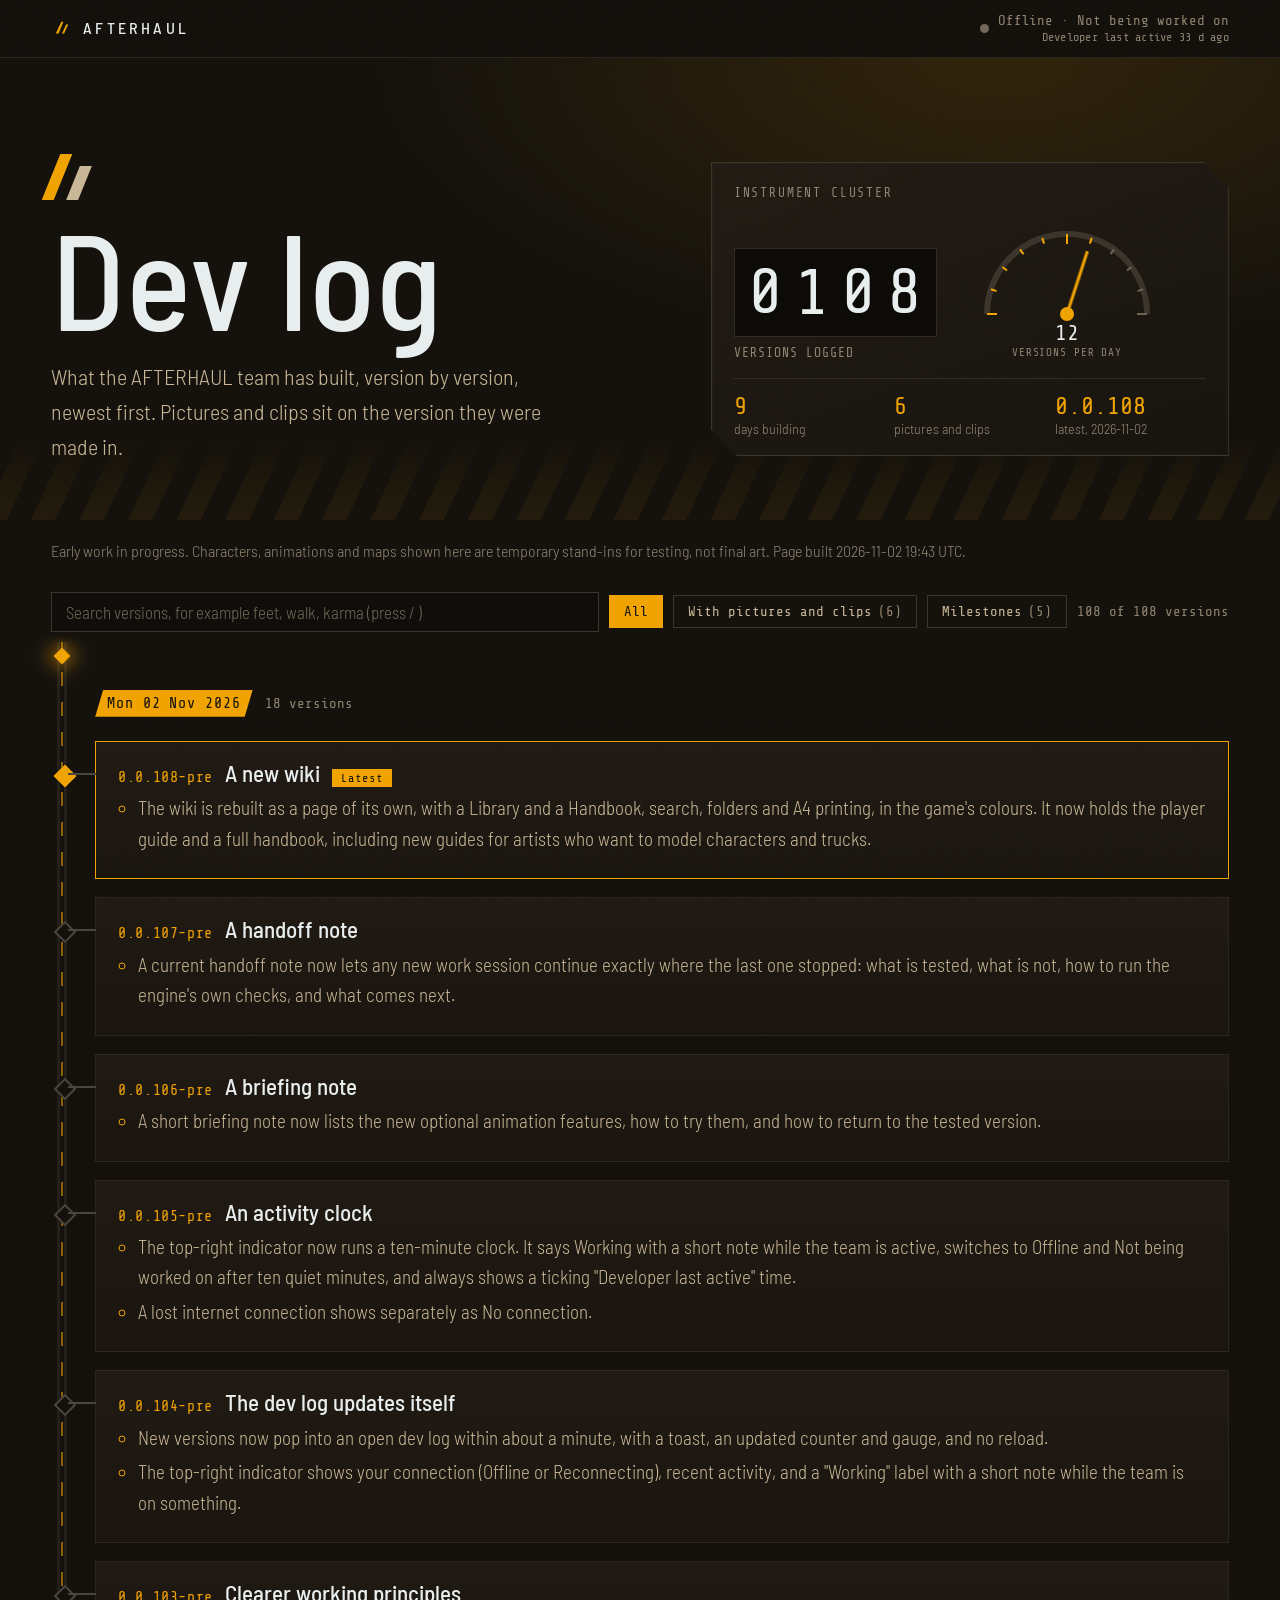
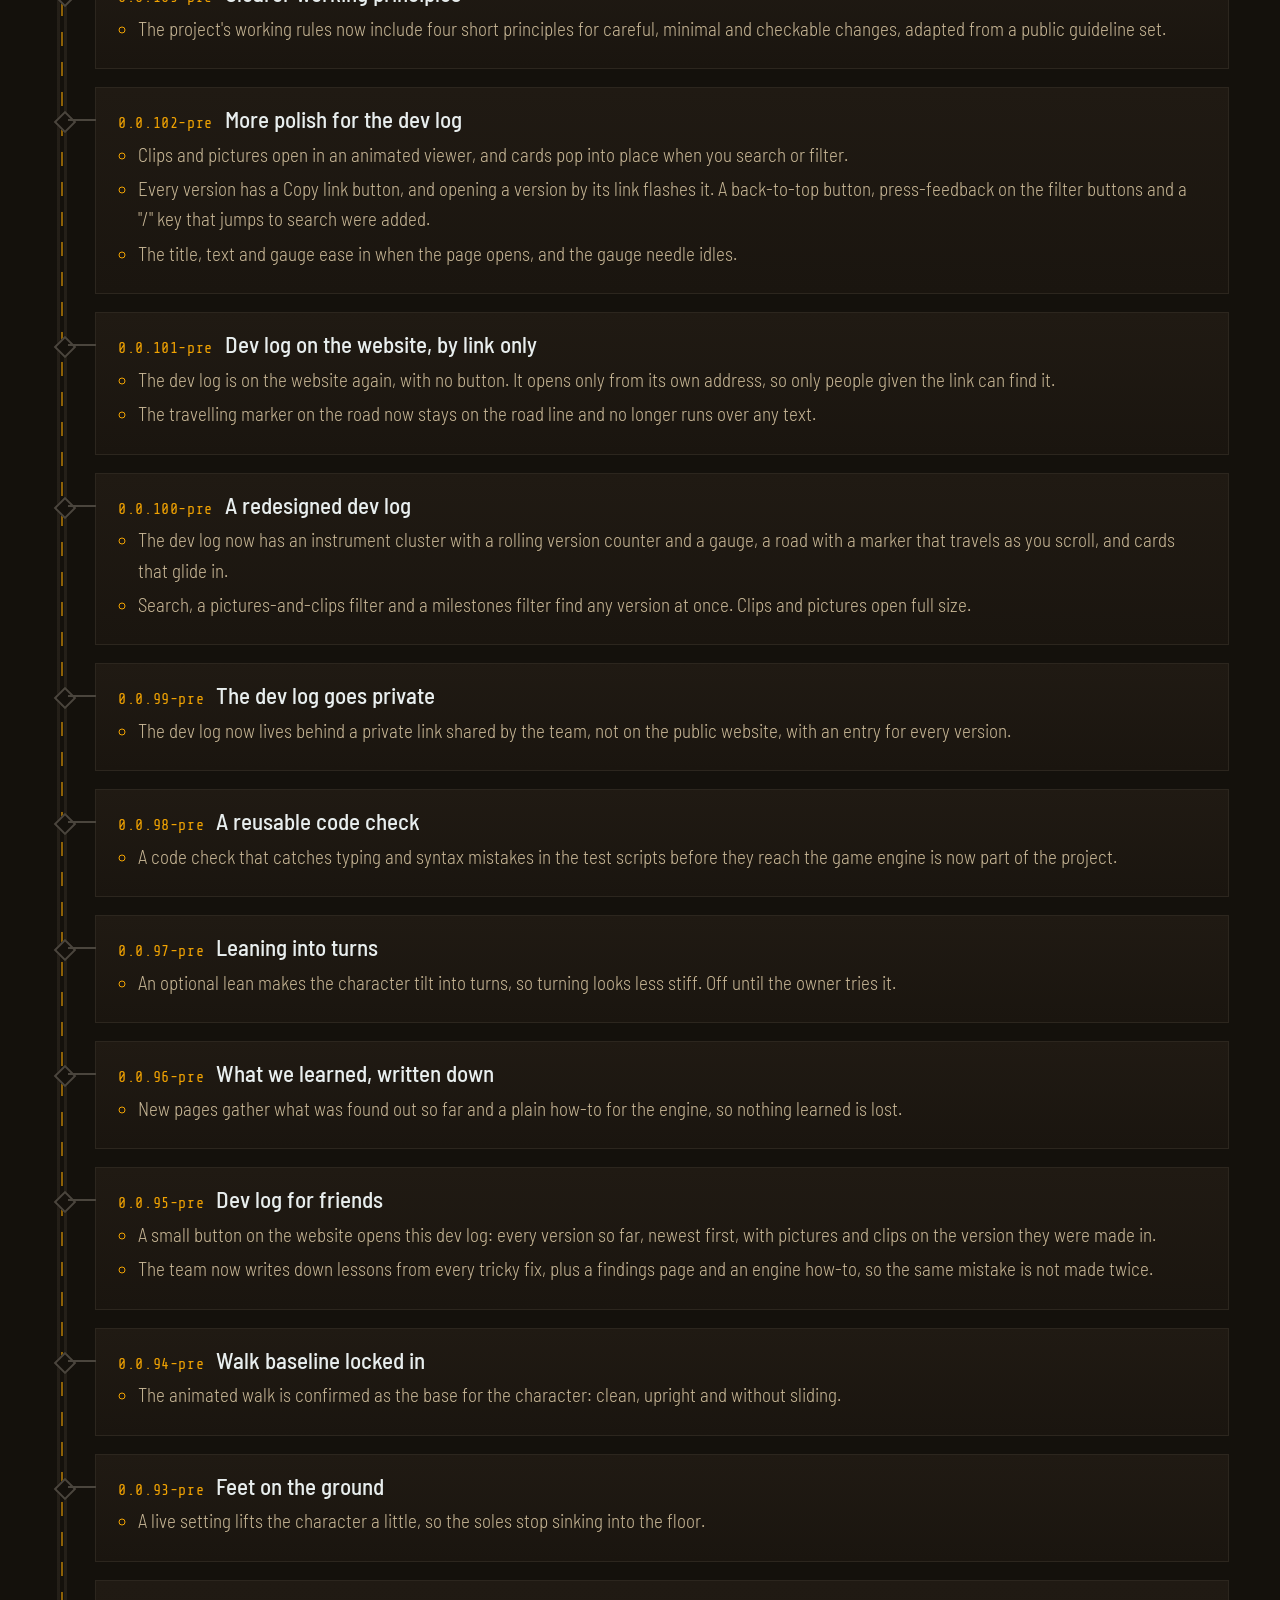
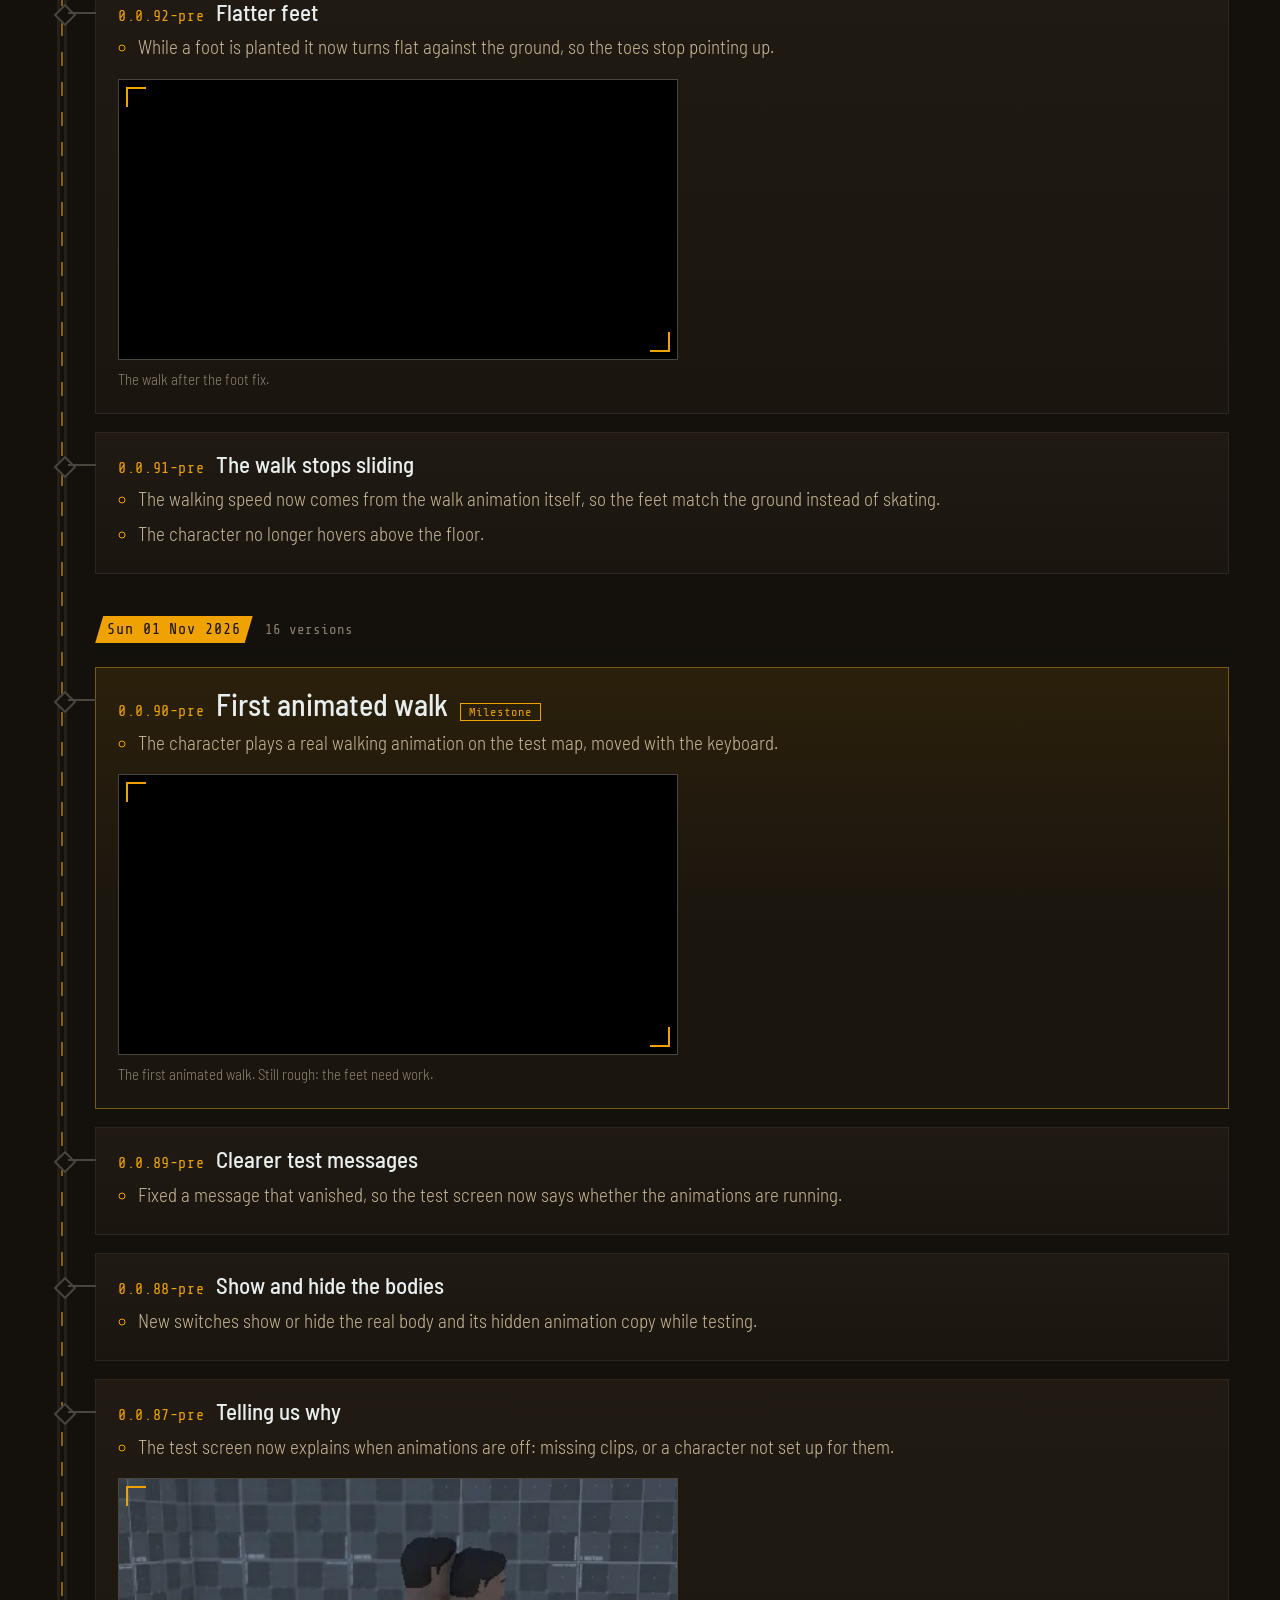
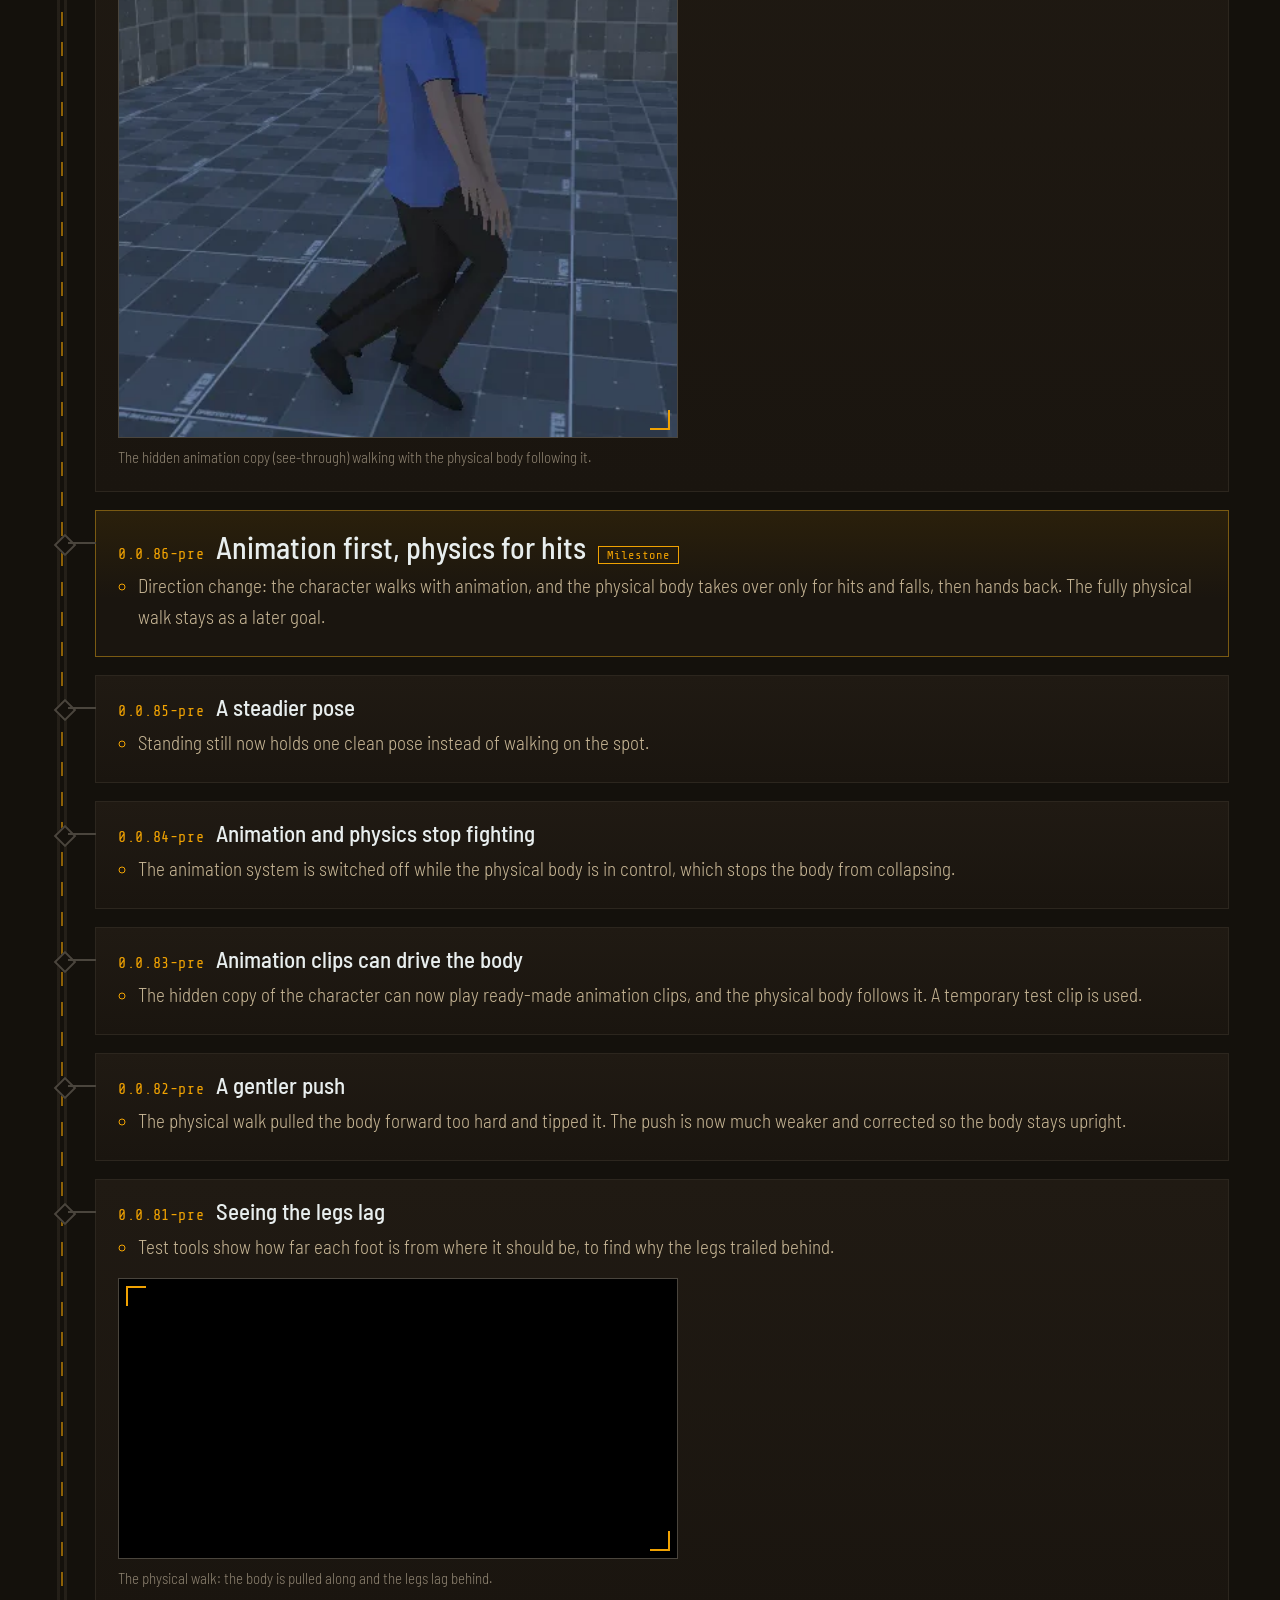
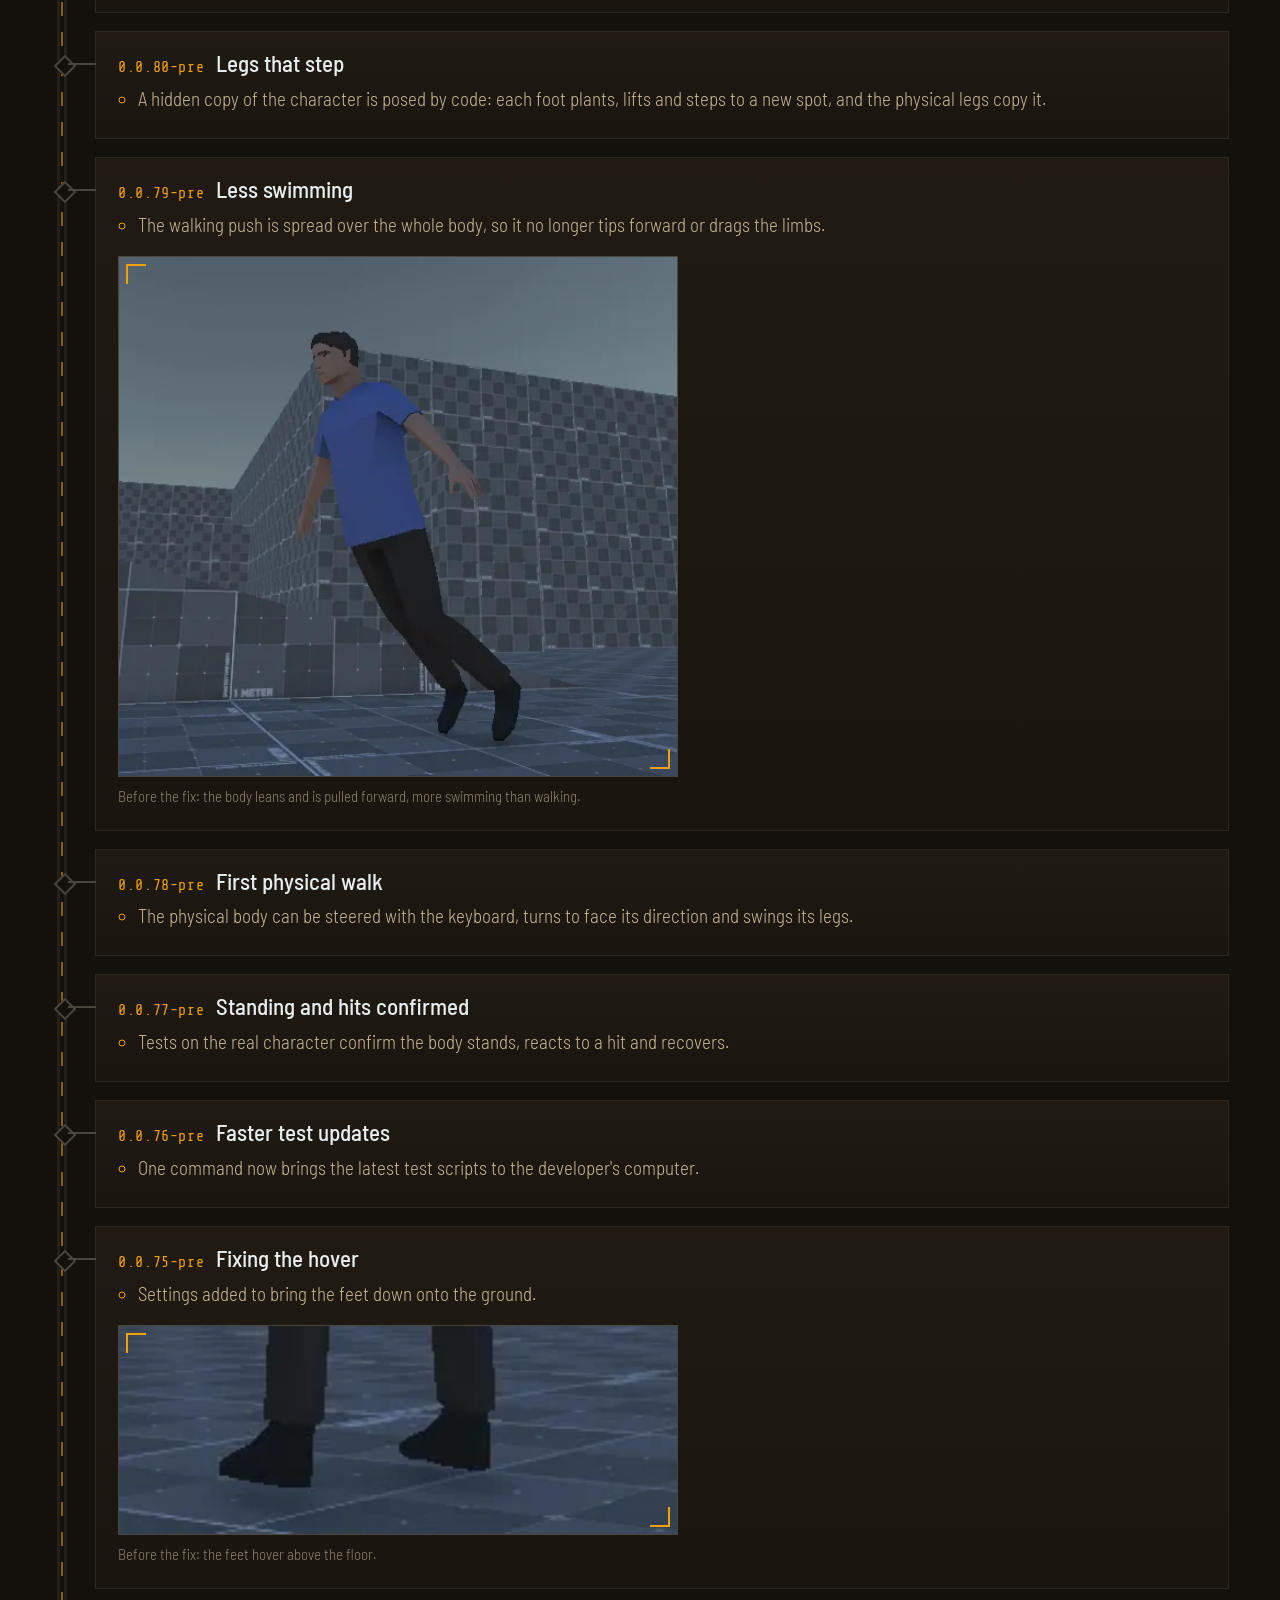
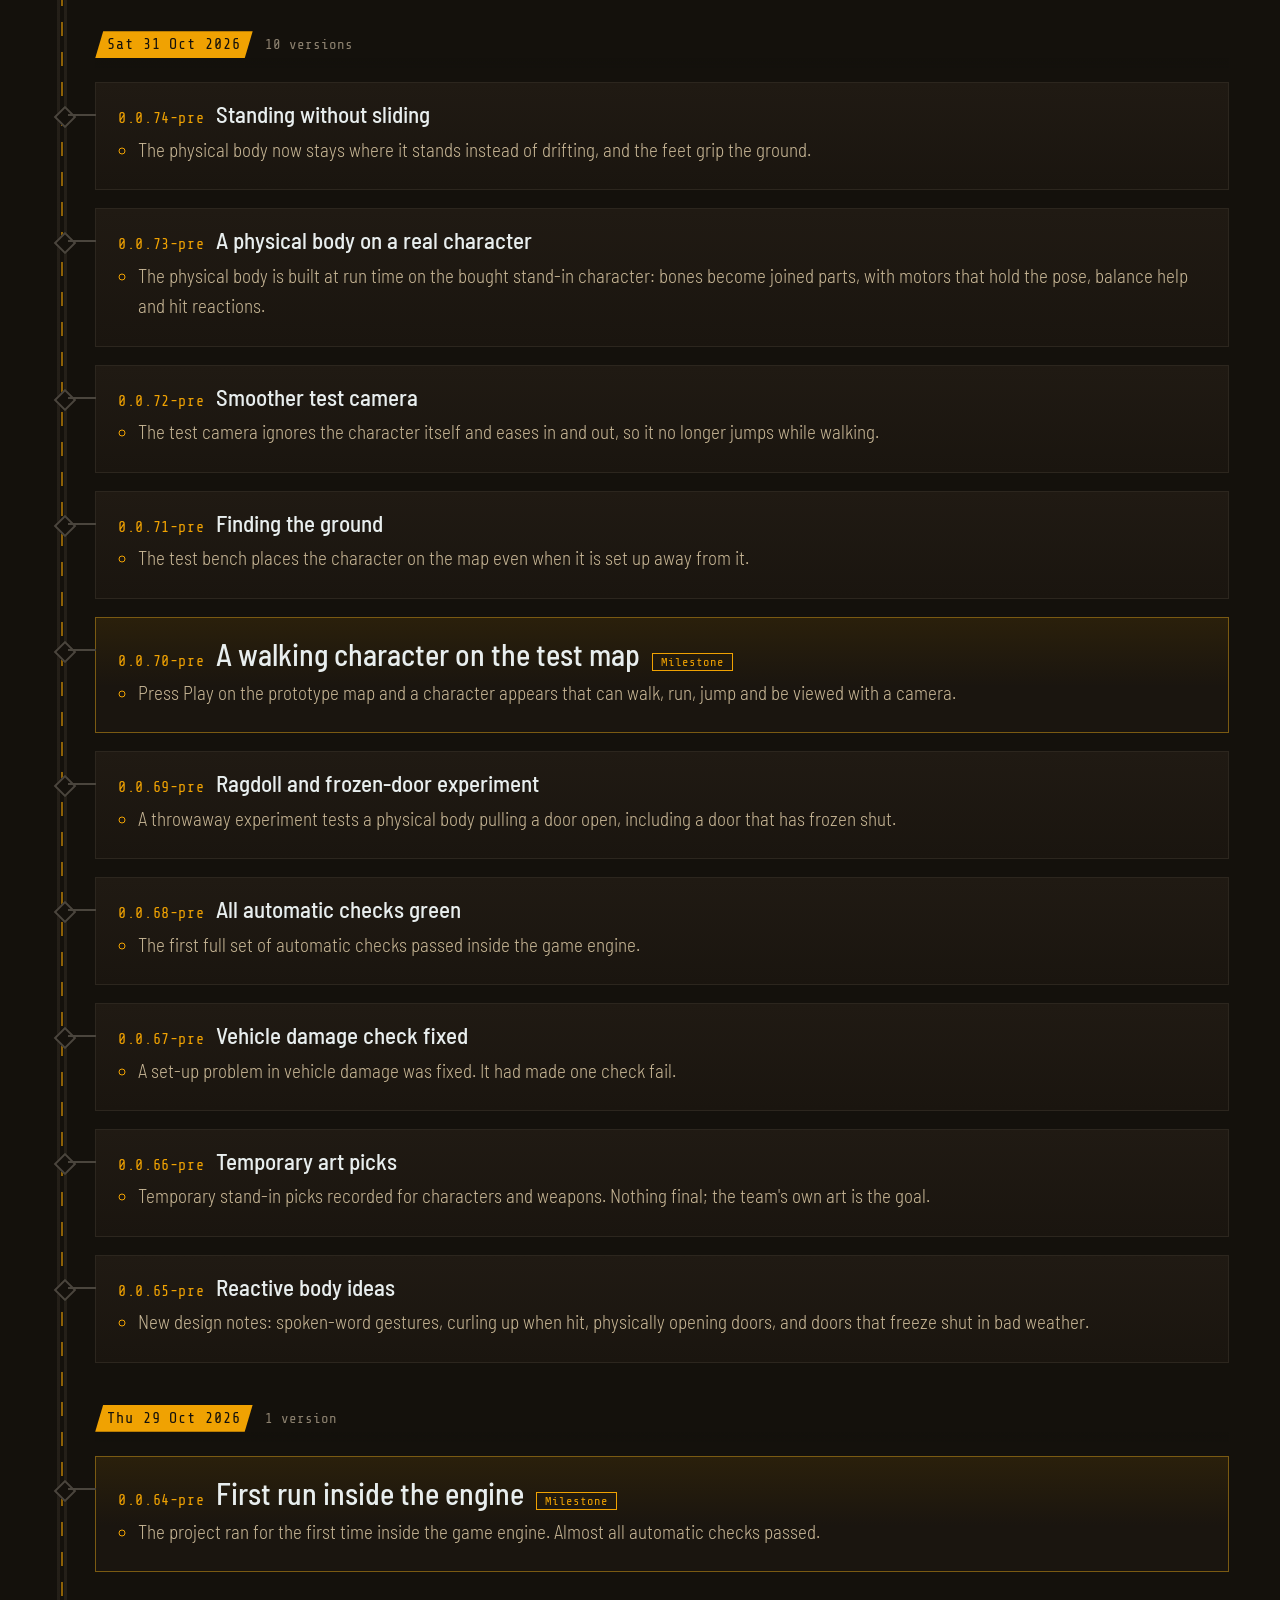
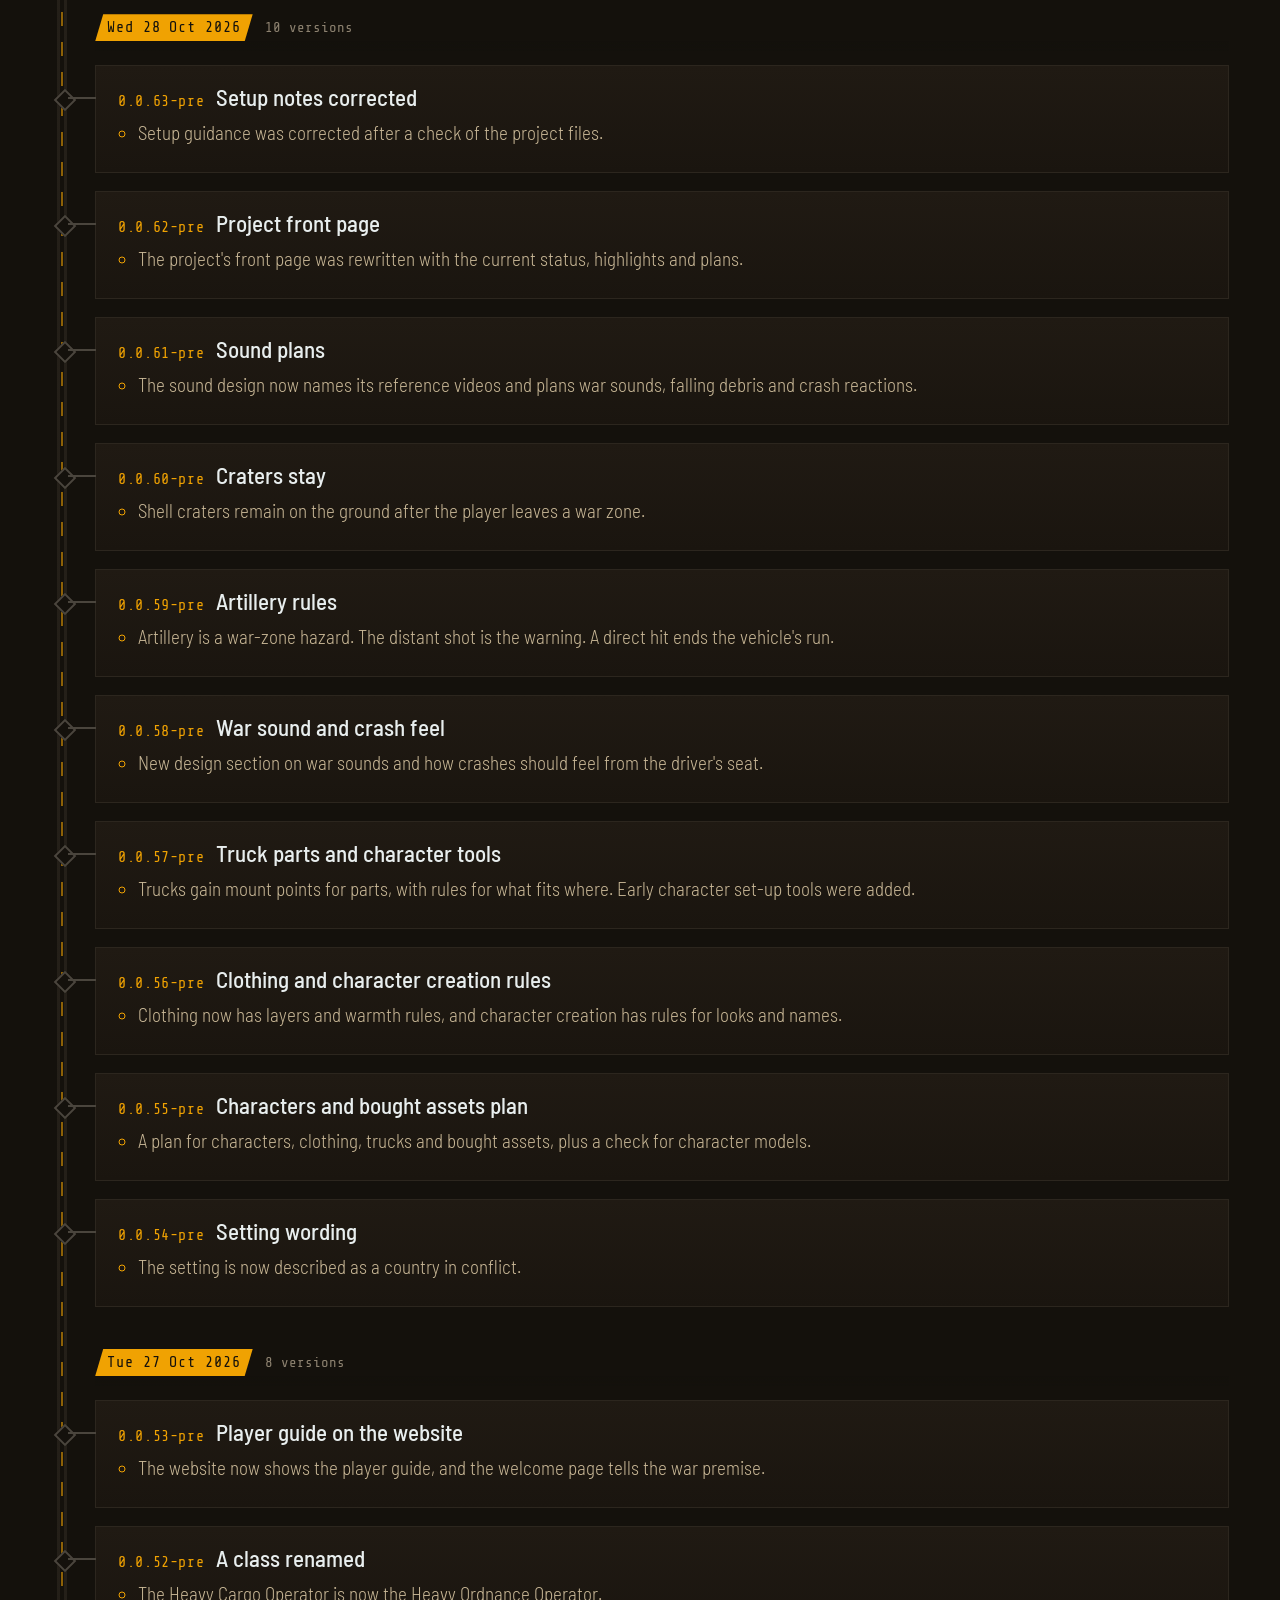
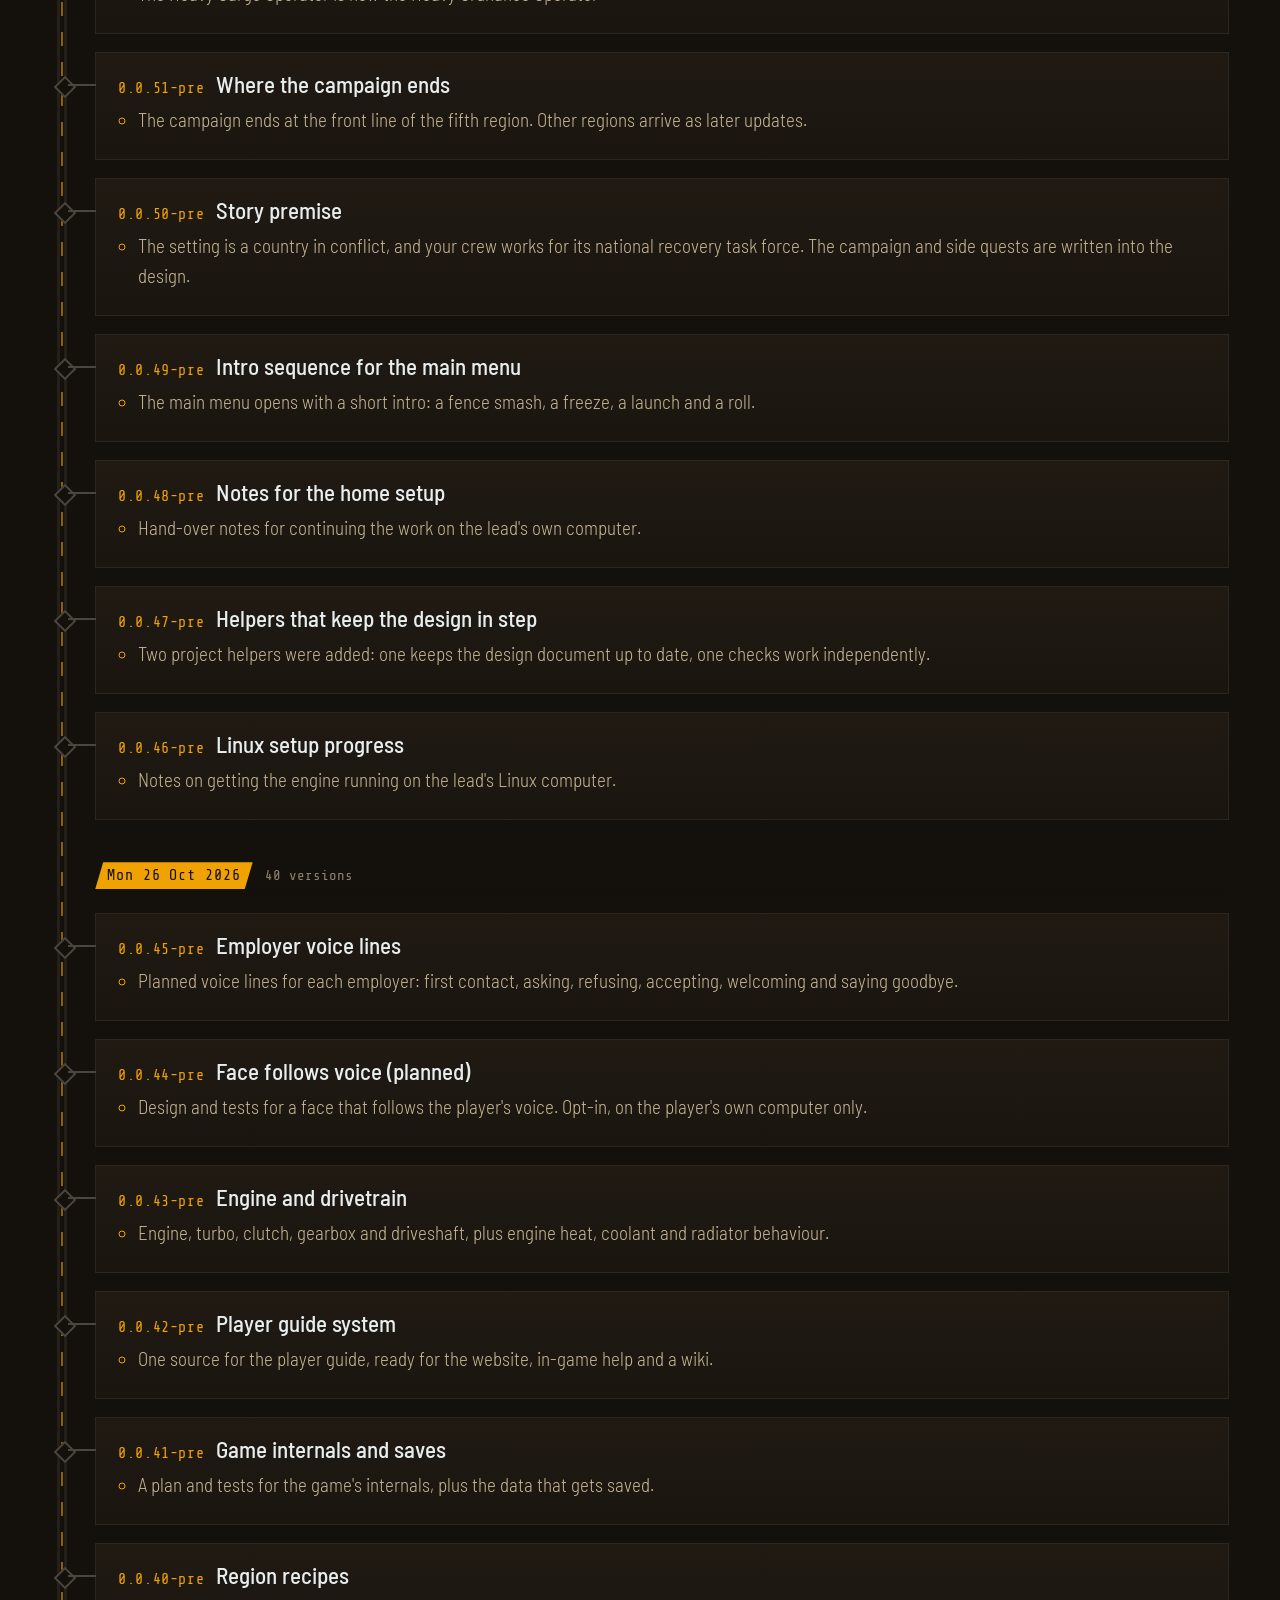
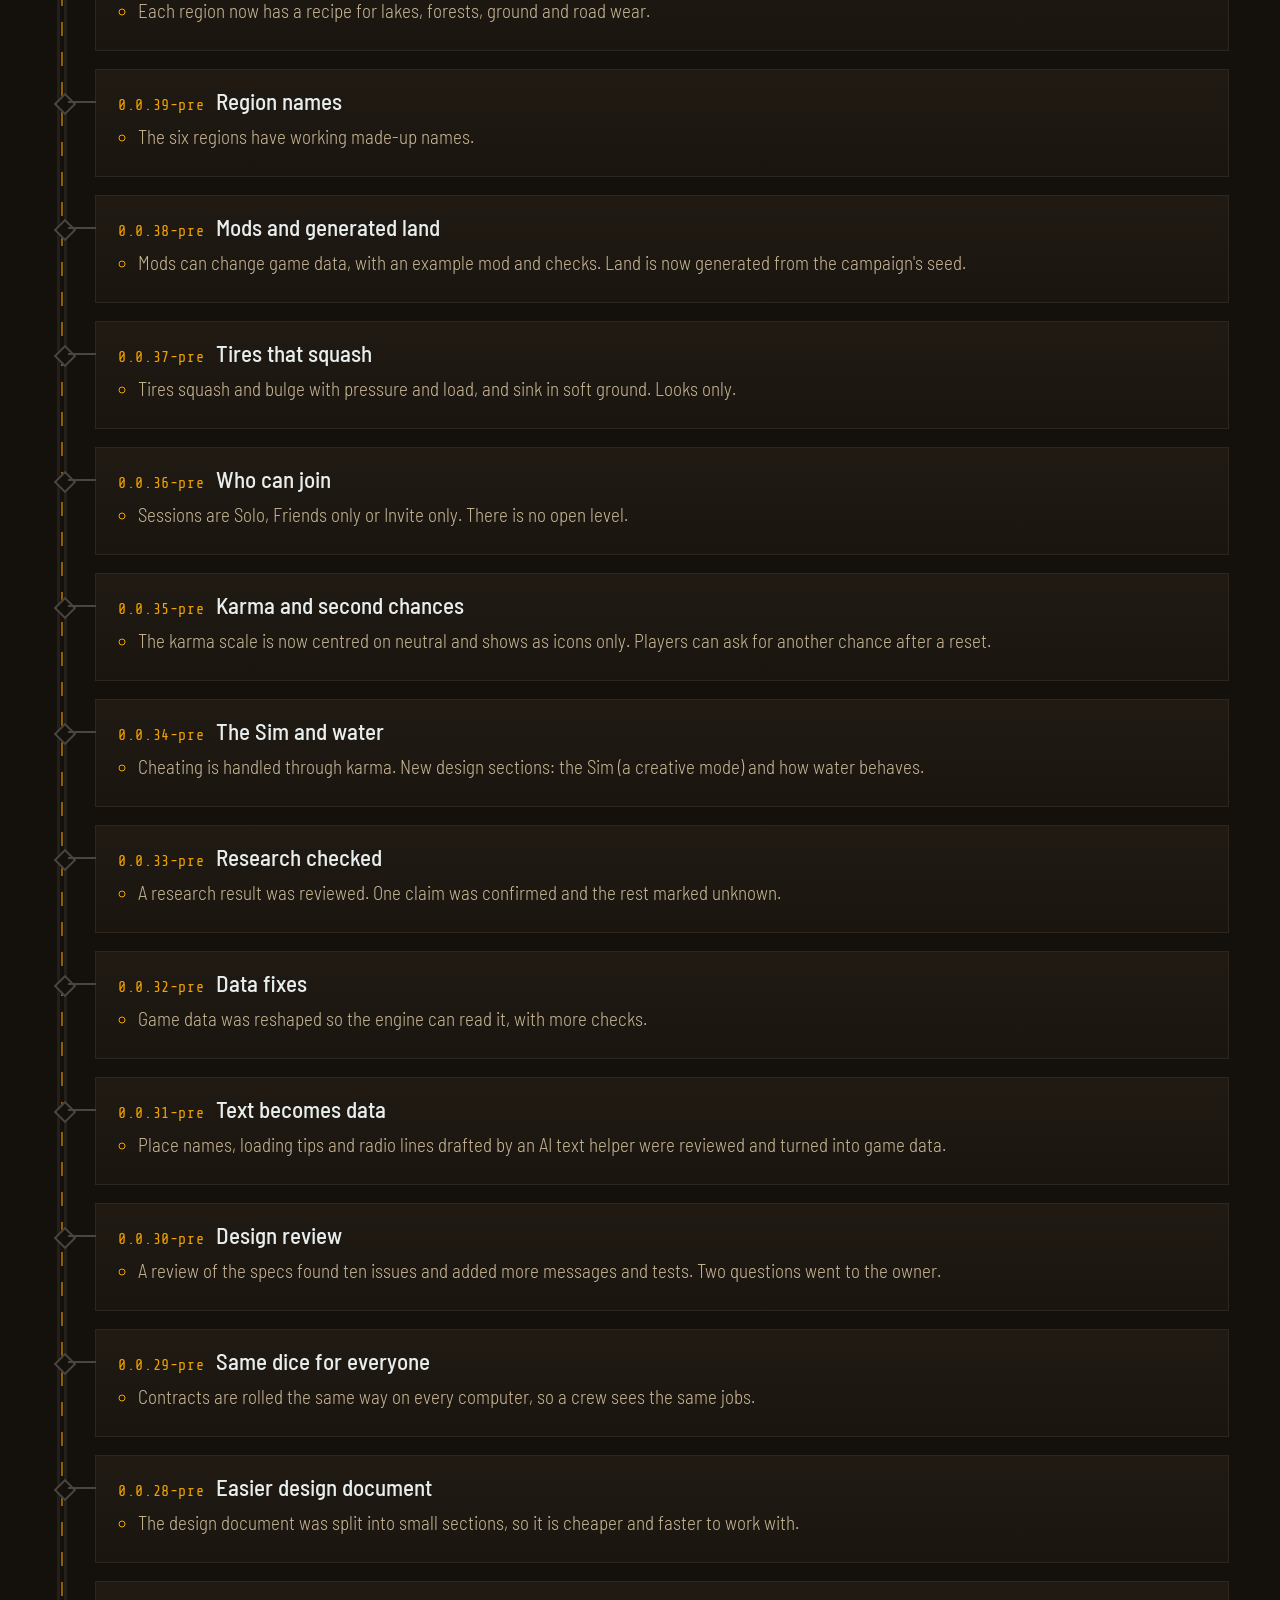
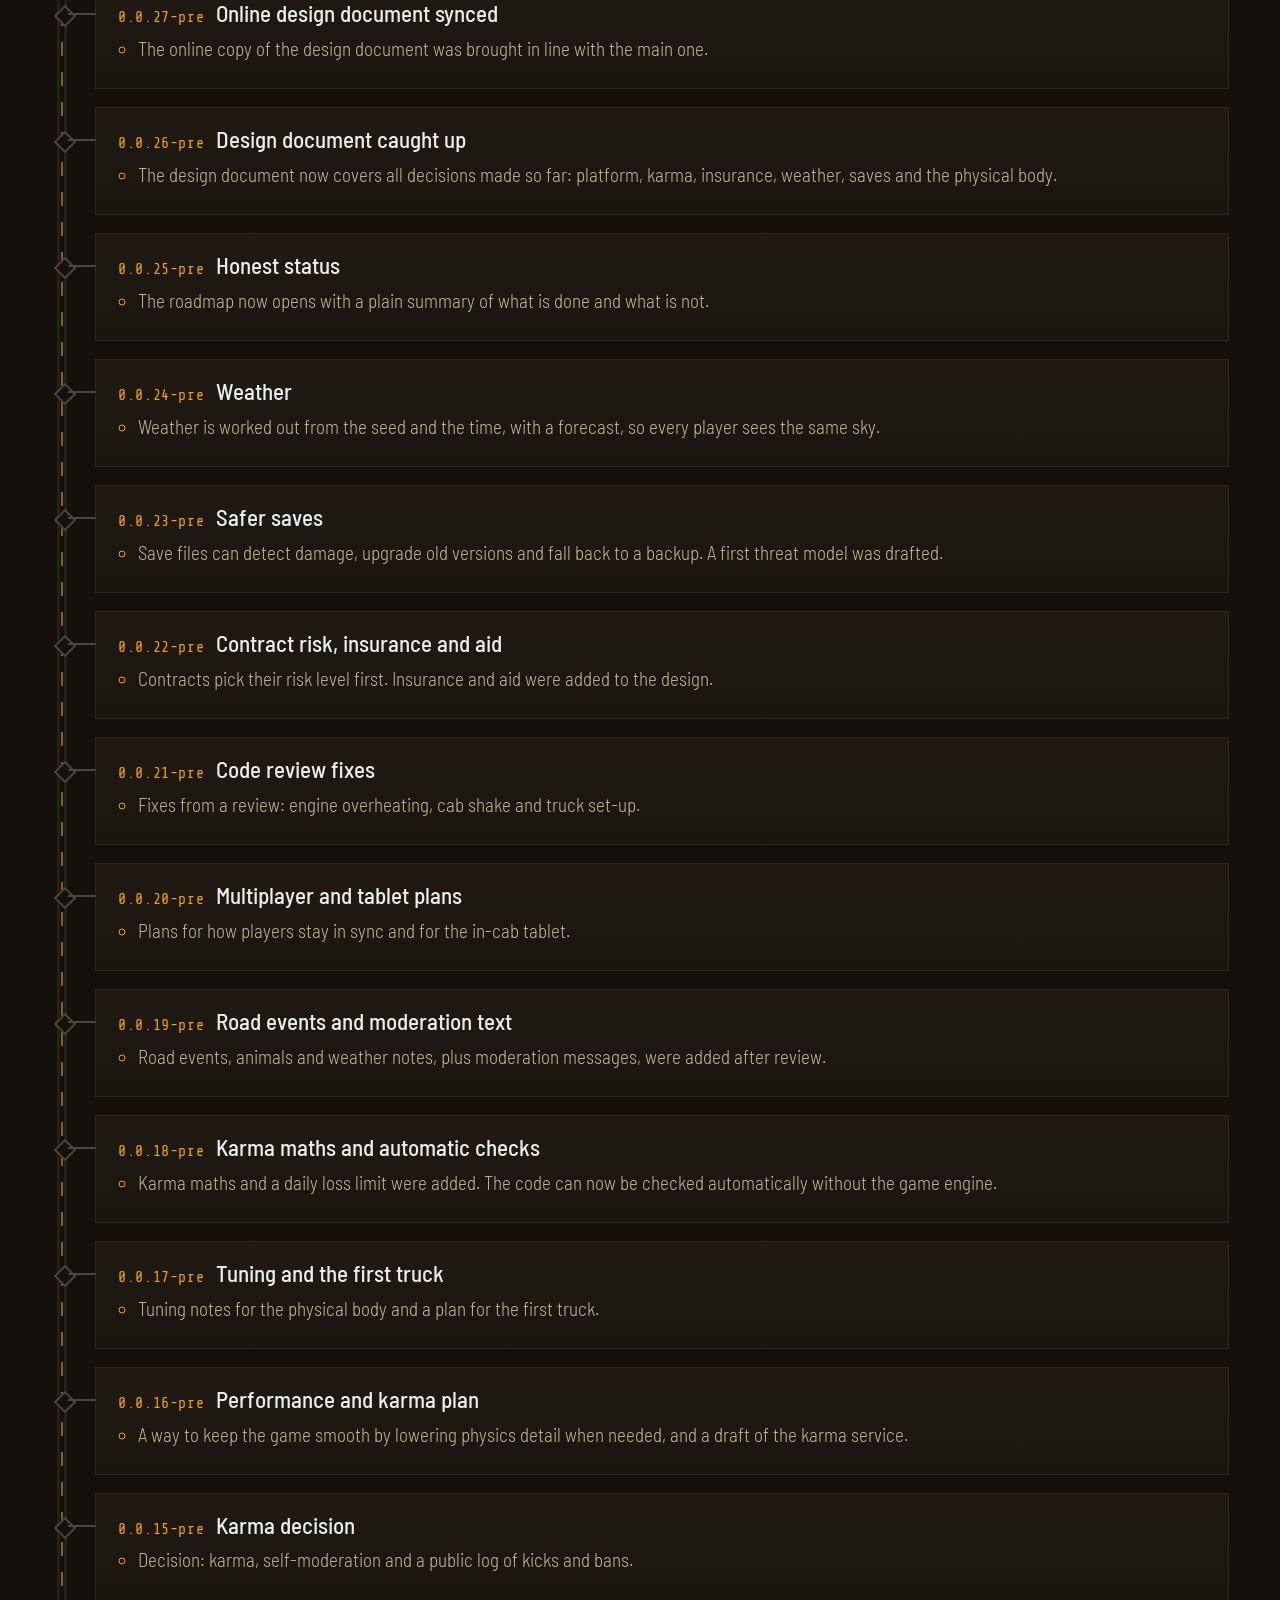
==== commit 63ec685d: "Dev log 0.0.108-pre; status idle Co-Authored-By: Claude Sonnet 5.5 <noreply@anthropic.com> Claude-Se" ====
--- a/devlog/index.html
+++ b/devlog/index.html
@@ -1,5 +1,5 @@
 <!doctype html>
-<html lang="en" data-tpl="292fb56c38" data-rev="67c386967555" data-built="2026-11-02T14:49:21Z"><head><meta charset="utf-8"><meta name="viewport" content="width=device-width, initial-scale=1">
+<html lang="en" data-tpl="292fb56c38" data-rev="3348b63a1b75" data-built="2026-11-02T19:43:39Z"><head><meta charset="utf-8"><meta name="viewport" content="width=device-width, initial-scale=1">
 <title>AFTERHAUL dev log</title>
 <meta name="robots" content="noindex,nofollow"><meta name="description" content="Real-time progress on AFTERHAUL, for the team and friends.">
 <link rel="icon" href="../assets/img/favicon.svg" type="image/svg+xml"><style>@font-face{font-family:"Barlow Semi Condensed";font-weight:300;font-display:swap;src:url("../assets/fonts/barlow-semi-condensed-light.woff") format("woff")}@font-face{font-family:"Barlow Semi Condensed";font-weight:500;font-display:swap;src:url("../assets/fonts/barlow-semi-condensed-medium.woff") format("woff")}@font-face{font-family:"Share Tech Mono";font-weight:400;font-display:swap;src:url("../assets/fonts/share-tech-mono-regular.woff") format("woff")}</style><style>
@@ -145,11 +145,11 @@
 <div class="bar"><span class="mark" role="img" aria-label="AFTERHAUL"><svg viewBox="0 0 64 64" aria-hidden="true"><path d="M14 48 L30 14 h6 L22 48z"/><path d="M32 48 L44 22 h6 L38 48z"/></svg><span>Afterhaul</span></span><span class="live" id="live" title="Shows whether the project was worked on in the last 10 minutes, and your own connection. It cannot see whether a Claude window is open."><i aria-hidden="true"></i><span class="lt"><b id="livet">Real-time progress</b><small id="lives"></small></span></span></div>
 <header class="hero"><div class="hero-in">
 <div><div class="slash" aria-hidden="true"><i></i><i></i></div><h1>Dev log</h1><p class="lede">What the AFTERHAUL team has built, version by version, newest first. Pictures and clips sit on the version they were made in.</p></div>
-<aside class="cluster" aria-label="Progress at a glance"><h2>INSTRUMENT CLUSTER</h2><div class="dials"><div><div class="odo" role="img" aria-label="107 versions"><span class="dg" style="--d:0;--i:0"><ol><li>0</li><li>1</li><li>2</li><li>3</li><li>4</li><li>5</li><li>6</li><li>7</li><li>8</li><li>9</li></ol></span><span class="dg" style="--d:1;--i:1"><ol><li>0</li><li>1</li><li>2</li><li>3</li><li>4</li><li>5</li><li>6</li><li>7</li><li>8</li><li>9</li></ol></span><span class="dg" style="--d:0;--i:2"><ol><li>0</li><li>1</li><li>2</li><li>3</li><li>4</li><li>5</li><li>6</li><li>7</li><li>8</li><li>9</li></ol></span><span class="dg" style="--d:7;--i:3"><ol><li>0</li><li>1</li><li>2</li><li>3</li><li>4</li><li>5</li><li>6</li><li>7</li><li>8</li><li>9</li></ol></span></div><span class="odo-l">VERSIONS LOGGED</span></div><svg class="gauge" viewBox="0 0 200 146" role="img" aria-label="12 versions per day"><path class="arc" d="M20 100 A80 80 0 0 1 180 100"/><line class="tk hi" x1="30.0" y1="100.0" x2="20.0" y2="100.0"/><line class="tk hi" x1="29.6" y1="77.1" x2="23.9" y2="75.3"/><line class="tk hi" x1="40.1" y1="56.5" x2="35.3" y2="53.0"/><line class="tk hi" x1="56.5" y1="40.1" x2="53.0" y2="35.3"/><line class="tk hi" x1="77.1" y1="29.6" x2="75.3" y2="23.9"/><line class="tk hi" x1="100.0" y1="30.0" x2="100.0" y2="20.0"/><line class="tk" x1="122.9" y1="29.6" x2="124.7" y2="23.9"/><line class="tk" x1="143.5" y1="40.1" x2="147.0" y2="35.3"/><line class="tk" x1="159.9" y1="56.5" x2="164.7" y2="53.0"/><line class="tk" x1="170.4" y1="77.1" x2="176.1" y2="75.3"/><line class="tk" x1="170.0" y1="100.0" x2="180.0" y2="100.0"/><g class="nd" style="--ang:17deg"><g class="jit"><line x1="100" y1="100" x2="100" y2="34" stroke="#f0a202" stroke-width="3"/></g></g><circle cx="100" cy="100" r="7" fill="#f0a202"/><text x="100" y="126" >12</text><text class="sm" x="100" y="142">VERSIONS PER DAY</text></svg></div><div class="stats"><div><b>9</b><span>days building</span></div><div><b>6</b><span>pictures and clips</span></div><div><b>0.0.107</b><span>latest, 2026-11-02</span></div></div></aside>
+<aside class="cluster" aria-label="Progress at a glance"><h2>INSTRUMENT CLUSTER</h2><div class="dials"><div><div class="odo" role="img" aria-label="108 versions"><span class="dg" style="--d:0;--i:0"><ol><li>0</li><li>1</li><li>2</li><li>3</li><li>4</li><li>5</li><li>6</li><li>7</li><li>8</li><li>9</li></ol></span><span class="dg" style="--d:1;--i:1"><ol><li>0</li><li>1</li><li>2</li><li>3</li><li>4</li><li>5</li><li>6</li><li>7</li><li>8</li><li>9</li></ol></span><span class="dg" style="--d:0;--i:2"><ol><li>0</li><li>1</li><li>2</li><li>3</li><li>4</li><li>5</li><li>6</li><li>7</li><li>8</li><li>9</li></ol></span><span class="dg" style="--d:8;--i:3"><ol><li>0</li><li>1</li><li>2</li><li>3</li><li>4</li><li>5</li><li>6</li><li>7</li><li>8</li><li>9</li></ol></span></div><span class="odo-l">VERSIONS LOGGED</span></div><svg class="gauge" viewBox="0 0 200 146" role="img" aria-label="12 versions per day"><path class="arc" d="M20 100 A80 80 0 0 1 180 100"/><line class="tk hi" x1="30.0" y1="100.0" x2="20.0" y2="100.0"/><line class="tk hi" x1="29.6" y1="77.1" x2="23.9" y2="75.3"/><line class="tk hi" x1="40.1" y1="56.5" x2="35.3" y2="53.0"/><line class="tk hi" x1="56.5" y1="40.1" x2="53.0" y2="35.3"/><line class="tk hi" x1="77.1" y1="29.6" x2="75.3" y2="23.9"/><line class="tk hi" x1="100.0" y1="30.0" x2="100.0" y2="20.0"/><line class="tk hi" x1="122.9" y1="29.6" x2="124.7" y2="23.9"/><line class="tk" x1="143.5" y1="40.1" x2="147.0" y2="35.3"/><line class="tk" x1="159.9" y1="56.5" x2="164.7" y2="53.0"/><line class="tk" x1="170.4" y1="77.1" x2="176.1" y2="75.3"/><line class="tk" x1="170.0" y1="100.0" x2="180.0" y2="100.0"/><g class="nd" style="--ang:18deg"><g class="jit"><line x1="100" y1="100" x2="100" y2="34" stroke="#f0a202" stroke-width="3"/></g></g><circle cx="100" cy="100" r="7" fill="#f0a202"/><text x="100" y="126" >12</text><text class="sm" x="100" y="142">VERSIONS PER DAY</text></svg></div><div class="stats"><div><b>9</b><span>days building</span></div><div><b>6</b><span>pictures and clips</span></div><div><b>0.0.108</b><span>latest, 2026-11-02</span></div></div></aside>
 </div></header>
-<p class="notice">Early work in progress. Characters, animations and maps shown here are temporary stand-ins for testing, not final art. Page built 2026-11-02 14:49 UTC.</p>
+<p class="notice">Early work in progress. Characters, animations and maps shown here are temporary stand-ins for testing, not final art. Page built 2026-11-02 19:43 UTC.</p>
 <div class="tools" role="search"><div class="sw"><input id="q" type="search" placeholder="Search versions, for example feet, walk, karma (press / )" aria-label="Search the dev log"><button class="qx" id="qx" type="button" aria-label="Clear search" hidden>&times;</button></div><button class="chip" data-m="all" aria-pressed="true" type="button">All</button><button class="chip" data-m="media" aria-pressed="false" type="button">With pictures and clips<em id="n-media"></em></button><button class="chip" data-m="ms" aria-pressed="false" type="button">Milestones<em id="n-ms"></em></button><span class="count" id="cnt" aria-live="polite"></span></div>
-<main><div class="road" aria-hidden="true"></div><div class="truck" aria-hidden="true"></div><section class="grp" data-date="2026-11-02"><h2 class="day"><b>Mon 02 Nov 2026</b><span>17 versions</span></h2><ol class="log"><li id="v0.0.107-pre" class="latest" data-h="e9635119b9" data-t="0.0.107-pre a handoff note a current handoff note now lets any new work session continue exactly where the last one stopped: what is tested, what is not, how to run the engine&#x27;s own checks, and what comes next."><button type="button" class="cp" aria-label="Copy link to 0.0.107-pre">Copy link</button><h3><span class="v">0.0.107-pre</span>A handoff note<span class="tag fill">Latest</span></h3><ul><li>A current handoff note now lets any new work session continue exactly where the last one stopped: what is tested, what is not, how to run the engine's own checks, and what comes next.</li></ul></li><li id="v0.0.106-pre" class="" data-h="c6458da6aa" data-t="0.0.106-pre a briefing note a short briefing note now lists the new optional animation features, how to try them, and how to return to the tested version."><button type="button" class="cp" aria-label="Copy link to 0.0.106-pre">Copy link</button><h3><span class="v">0.0.106-pre</span>A briefing note</h3><ul><li>A short briefing note now lists the new optional animation features, how to try them, and how to return to the tested version.</li></ul></li><li id="v0.0.105-pre" class="" data-h="df99e46f47" data-t="0.0.105-pre an activity clock the top-right indicator now runs a ten-minute clock. it says working with a short note while the team is active, switches to offline and not being worked on after ten quiet minutes, and always shows a ticking &quot;developer last active&quot; time. a lost internet connection shows separately as no connection."><button type="button" class="cp" aria-label="Copy link to 0.0.105-pre">Copy link</button><h3><span class="v">0.0.105-pre</span>An activity clock</h3><ul><li>The top-right indicator now runs a ten-minute clock. It says Working with a short note while the team is active, switches to Offline and Not being worked on after ten quiet minutes, and always shows a ticking "Developer last active" time.</li><li>A lost internet connection shows separately as No connection.</li></ul></li><li id="v0.0.104-pre" class="" data-h="8a044edbc1" data-t="0.0.104-pre the dev log updates itself new versions now pop into an open dev log within about a minute, with a toast, an updated counter and gauge, and no reload. the top-right indicator shows your connection (offline or reconnecting), recent activity, and a &quot;working&quot; label with a short note while the team is on something."><button type="button" class="cp" aria-label="Copy link to 0.0.104-pre">Copy link</button><h3><span class="v">0.0.104-pre</span>The dev log updates itself</h3><ul><li>New versions now pop into an open dev log within about a minute, with a toast, an updated counter and gauge, and no reload.</li><li>The top-right indicator shows your connection (Offline or Reconnecting), recent activity, and a "Working" label with a short note while the team is on something.</li></ul></li><li id="v0.0.103-pre" class="" data-h="6f3fc319e0" data-t="0.0.103-pre clearer working principles the project&#x27;s working rules now include four short principles for careful, minimal and checkable changes, adapted from a public guideline set."><button type="button" class="cp" aria-label="Copy link to 0.0.103-pre">Copy link</button><h3><span class="v">0.0.103-pre</span>Clearer working principles</h3><ul><li>The project's working rules now include four short principles for careful, minimal and checkable changes, adapted from a public guideline set.</li></ul></li><li id="v0.0.102-pre" class="" data-h="5911ebcafc" data-t="0.0.102-pre more polish for the dev log clips and pictures open in an animated viewer, and cards pop into place when you search or filter. every version has a copy link button, and opening a version by its link flashes it. a back-to-top button, press-feedback on the filter buttons and a &quot;/&quot; key that jumps to search were added. the title, text and gauge ease in when the page opens, and the gauge needle idles."><button type="button" class="cp" aria-label="Copy link to 0.0.102-pre">Copy link</button><h3><span class="v">0.0.102-pre</span>More polish for the dev log</h3><ul><li>Clips and pictures open in an animated viewer, and cards pop into place when you search or filter.</li><li>Every version has a Copy link button, and opening a version by its link flashes it. A back-to-top button, press-feedback on the filter buttons and a "/" key that jumps to search were added.</li><li>The title, text and gauge ease in when the page opens, and the gauge needle idles.</li></ul></li><li id="v0.0.101-pre" class="" data-h="ccb606a703" data-t="0.0.101-pre dev log on the website, by link only the dev log is on the website again, with no button. it opens only from its own address, so only people given the link can find it. the travelling marker on the road now stays on the road line and no longer runs over any text."><button type="button" class="cp" aria-label="Copy link to 0.0.101-pre">Copy link</button><h3><span class="v">0.0.101-pre</span>Dev log on the website, by link only</h3><ul><li>The dev log is on the website again, with no button. It opens only from its own address, so only people given the link can find it.</li><li>The travelling marker on the road now stays on the road line and no longer runs over any text.</li></ul></li><li id="v0.0.100-pre" class="" data-h="f63a6efac8" data-t="0.0.100-pre a redesigned dev log the dev log now has an instrument cluster with a rolling version counter and a gauge, a road with a marker that travels as you scroll, and cards that glide in. search, a pictures-and-clips filter and a milestones filter find any version at once. clips and pictures open full size."><button type="button" class="cp" aria-label="Copy link to 0.0.100-pre">Copy link</button><h3><span class="v">0.0.100-pre</span>A redesigned dev log</h3><ul><li>The dev log now has an instrument cluster with a rolling version counter and a gauge, a road with a marker that travels as you scroll, and cards that glide in.</li><li>Search, a pictures-and-clips filter and a milestones filter find any version at once. Clips and pictures open full size.</li></ul></li><li id="v0.0.99-pre" class="" data-h="4c1c7ffb6f" data-t="0.0.99-pre the dev log goes private the dev log now lives behind a private link shared by the team, not on the public website, with an entry for every version."><button type="button" class="cp" aria-label="Copy link to 0.0.99-pre">Copy link</button><h3><span class="v">0.0.99-pre</span>The dev log goes private</h3><ul><li>The dev log now lives behind a private link shared by the team, not on the public website, with an entry for every version.</li></ul></li><li id="v0.0.98-pre" class="" data-h="765a206022" data-t="0.0.98-pre a reusable code check a code check that catches typing and syntax mistakes in the test scripts before they reach the game engine is now part of the project."><button type="button" class="cp" aria-label="Copy link to 0.0.98-pre">Copy link</button><h3><span class="v">0.0.98-pre</span>A reusable code check</h3><ul><li>A code check that catches typing and syntax mistakes in the test scripts before they reach the game engine is now part of the project.</li></ul></li><li id="v0.0.97-pre" class="" data-h="fe37ee31d2" data-t="0.0.97-pre leaning into turns an optional lean makes the character tilt into turns, so turning looks less stiff. off until the owner tries it."><button type="button" class="cp" aria-label="Copy link to 0.0.97-pre">Copy link</button><h3><span class="v">0.0.97-pre</span>Leaning into turns</h3><ul><li>An optional lean makes the character tilt into turns, so turning looks less stiff. Off until the owner tries it.</li></ul></li><li id="v0.0.96-pre" class="" data-h="7437d9f3a1" data-t="0.0.96-pre what we learned, written down new pages gather what was found out so far and a plain how-to for the engine, so nothing learned is lost."><button type="button" class="cp" aria-label="Copy link to 0.0.96-pre">Copy link</button><h3><span class="v">0.0.96-pre</span>What we learned, written down</h3><ul><li>New pages gather what was found out so far and a plain how-to for the engine, so nothing learned is lost.</li></ul></li><li id="v0.0.95-pre" class="" data-h="4cc6288012" data-t="0.0.95-pre dev log for friends a small button on the website opens this dev log: every version so far, newest first, with pictures and clips on the version they were made in. the team now writes down lessons from every tricky fix, plus a findings page and an engine how-to, so the same mistake is not made twice."><button type="button" class="cp" aria-label="Copy link to 0.0.95-pre">Copy link</button><h3><span class="v">0.0.95-pre</span>Dev log for friends</h3><ul><li>A small button on the website opens this dev log: every version so far, newest first, with pictures and clips on the version they were made in.</li><li>The team now writes down lessons from every tricky fix, plus a findings page and an engine how-to, so the same mistake is not made twice.</li></ul></li><li id="v0.0.94-pre" class="" data-h="652cff8ccc" data-t="0.0.94-pre walk baseline locked in the animated walk is confirmed as the base for the character: clean, upright and without sliding."><button type="button" class="cp" aria-label="Copy link to 0.0.94-pre">Copy link</button><h3><span class="v">0.0.94-pre</span>Walk baseline locked in</h3><ul><li>The animated walk is confirmed as the base for the character: clean, upright and without sliding.</li></ul></li><li id="v0.0.93-pre" class="" data-h="198be5d1d9" data-t="0.0.93-pre feet on the ground a live setting lifts the character a little, so the soles stop sinking into the floor."><button type="button" class="cp" aria-label="Copy link to 0.0.93-pre">Copy link</button><h3><span class="v">0.0.93-pre</span>Feet on the ground</h3><ul><li>A live setting lifts the character a little, so the soles stop sinking into the floor.</li></ul></li><li id="v0.0.92-pre" class="" data-h="732d35fb99" data-t="0.0.92-pre flatter feet while a foot is planted it now turns flat against the ground, so the toes stop pointing up. the walk after the foot fix."><button type="button" class="cp" aria-label="Copy link to 0.0.92-pre">Copy link</button><h3><span class="v">0.0.92-pre</span>Flatter feet</h3><ul><li>While a foot is planted it now turns flat against the ground, so the toes stop pointing up.</li></ul><figure class="m"><button type="button" class="zoom" aria-label="Enlarge: The walk after the foot fix."><video src="media/devlog-0.0.92-feet.mp4" muted loop playsinline preload="metadata" aria-label="The walk after the foot fix."></video><span class="hint">Enlarge</span></button><figcaption>The walk after the foot fix.</figcaption></figure></li><li id="v0.0.91-pre" class="" data-h="84f34bd36e" data-t="0.0.91-pre the walk stops sliding the walking speed now comes from the walk animation itself, so the feet match the ground instead of skating. the character no longer hovers above the floor."><button type="button" class="cp" aria-label="Copy link to 0.0.91-pre">Copy link</button><h3><span class="v">0.0.91-pre</span>The walk stops sliding</h3><ul><li>The walking speed now comes from the walk animation itself, so the feet match the ground instead of skating.</li><li>The character no longer hovers above the floor.</li></ul></li></ol></section><section class="grp" data-date="2026-11-01"><h2 class="day"><b>Sun 01 Nov 2026</b><span>16 versions</span></h2><ol class="log"><li id="v0.0.90-pre" class="ms" data-h="070598a542" data-t="0.0.90-pre first animated walk the character plays a real walking animation on the test map, moved with the keyboard. the first animated walk. still rough: the feet need work."><button type="button" class="cp" aria-label="Copy link to 0.0.90-pre">Copy link</button><h3><span class="v">0.0.90-pre</span>First animated walk<span class="tag">Milestone</span></h3><ul><li>The character plays a real walking animation on the test map, moved with the keyboard.</li></ul><figure class="m"><button type="button" class="zoom" aria-label="Enlarge: The first animated walk. Still rough: the feet need work."><video src="media/devlog-0.0.90-walk.mp4" muted loop playsinline preload="metadata" aria-label="The first animated walk. Still rough: the feet need work."></video><span class="hint">Enlarge</span></button><figcaption>The first animated walk. Still rough: the feet need work.</figcaption></figure></li><li id="v0.0.89-pre" class="" data-h="98aea108de" data-t="0.0.89-pre clearer test messages fixed a message that vanished, so the test screen now says whether the animations are running."><button type="button" class="cp" aria-label="Copy link to 0.0.89-pre">Copy link</button><h3><span class="v">0.0.89-pre</span>Clearer test messages</h3><ul><li>Fixed a message that vanished, so the test screen now says whether the animations are running.</li></ul></li><li id="v0.0.88-pre" class="" data-h="1e67e6f7b8" data-t="0.0.88-pre show and hide the bodies new switches show or hide the real body and its hidden animation copy while testing."><button type="button" class="cp" aria-label="Copy link to 0.0.88-pre">Copy link</button><h3><span class="v">0.0.88-pre</span>Show and hide the bodies</h3><ul><li>New switches show or hide the real body and its hidden animation copy while testing.</li></ul></li><li id="v0.0.87-pre" class="" data-h="33ff24dd87" data-t="0.0.87-pre telling us why the test screen now explains when animations are off: missing clips, or a character not set up for them. the hidden animation copy (see-through) walking with the physical body following it."><button type="button" class="cp" aria-label="Copy link to 0.0.87-pre">Copy link</button><h3><span class="v">0.0.87-pre</span>Telling us why</h3><ul><li>The test screen now explains when animations are off: missing clips, or a character not set up for them.</li></ul><figure class="m"><button type="button" class="zoom" aria-label="Enlarge: The hidden animation copy (see-through) walking with the physical body following it."><img src="media/devlog-0.0.87-twin.webp" loading="lazy" alt="The hidden animation copy (see-through) walking with the physical body following it."><span class="hint">Enlarge</span></button><figcaption>The hidden animation copy (see-through) walking with the physical body following it.</figcaption></figure></li><li id="v0.0.86-pre" class="ms" data-h="8e2f951cb3" data-t="0.0.86-pre animation first, physics for hits direction change: the character walks with animation, and the physical body takes over only for hits and falls, then hands back. the fully physical walk stays as a later goal."><button type="button" class="cp" aria-label="Copy link to 0.0.86-pre">Copy link</button><h3><span class="v">0.0.86-pre</span>Animation first, physics for hits<span class="tag">Milestone</span></h3><ul><li>Direction change: the character walks with animation, and the physical body takes over only for hits and falls, then hands back. The fully physical walk stays as a later goal.</li></ul></li><li id="v0.0.85-pre" class="" data-h="461b79418c" data-t="0.0.85-pre a steadier pose standing still now holds one clean pose instead of walking on the spot."><button type="button" class="cp" aria-label="Copy link to 0.0.85-pre">Copy link</button><h3><span class="v">0.0.85-pre</span>A steadier pose</h3><ul><li>Standing still now holds one clean pose instead of walking on the spot.</li></ul></li><li id="v0.0.84-pre" class="" data-h="5c68fa5ff8" data-t="0.0.84-pre animation and physics stop fighting the animation system is switched off while the physical body is in control, which stops the body from collapsing."><button type="button" class="cp" aria-label="Copy link to 0.0.84-pre">Copy link</button><h3><span class="v">0.0.84-pre</span>Animation and physics stop fighting</h3><ul><li>The animation system is switched off while the physical body is in control, which stops the body from collapsing.</li></ul></li><li id="v0.0.83-pre" class="" data-h="70de3faa4c" data-t="0.0.83-pre animation clips can drive the body the hidden copy of the character can now play ready-made animation clips, and the physical body follows it. a temporary test clip is used."><button type="button" class="cp" aria-label="Copy link to 0.0.83-pre">Copy link</button><h3><span class="v">0.0.83-pre</span>Animation clips can drive the body</h3><ul><li>The hidden copy of the character can now play ready-made animation clips, and the physical body follows it. A temporary test clip is used.</li></ul></li><li id="v0.0.82-pre" class="" data-h="108a16f194" data-t="0.0.82-pre a gentler push the physical walk pulled the body forward too hard and tipped it. the push is now much weaker and corrected so the body stays upright."><button type="button" class="cp" aria-label="Copy link to 0.0.82-pre">Copy link</button><h3><span class="v">0.0.82-pre</span>A gentler push</h3><ul><li>The physical walk pulled the body forward too hard and tipped it. The push is now much weaker and corrected so the body stays upright.</li></ul></li><li id="v0.0.81-pre" class="" data-h="398c531076" data-t="0.0.81-pre seeing the legs lag test tools show how far each foot is from where it should be, to find why the legs trailed behind. the physical walk: the body is pulled along and the legs lag behind."><button type="button" class="cp" aria-label="Copy link to 0.0.81-pre">Copy link</button><h3><span class="v">0.0.81-pre</span>Seeing the legs lag</h3><ul><li>Test tools show how far each foot is from where it should be, to find why the legs trailed behind.</li></ul><figure class="m"><button type="button" class="zoom" aria-label="Enlarge: The physical walk: the body is pulled along and the legs lag behind."><video src="media/devlog-0.0.81-physical-walk.mp4" muted loop playsinline preload="metadata" aria-label="The physical walk: the body is pulled along and the legs lag behind."></video><span class="hint">Enlarge</span></button><figcaption>The physical walk: the body is pulled along and the legs lag behind.</figcaption></figure></li><li id="v0.0.80-pre" class="" data-h="0e2a1472ae" data-t="0.0.80-pre legs that step a hidden copy of the character is posed by code: each foot plants, lifts and steps to a new spot, and the physical legs copy it."><button type="button" class="cp" aria-label="Copy link to 0.0.80-pre">Copy link</button><h3><span class="v">0.0.80-pre</span>Legs that step</h3><ul><li>A hidden copy of the character is posed by code: each foot plants, lifts and steps to a new spot, and the physical legs copy it.</li></ul></li><li id="v0.0.79-pre" class="" data-h="4d1b9457a0" data-t="0.0.79-pre less swimming the walking push is spread over the whole body, so it no longer tips forward or drags the limbs. before the fix: the body leans and is pulled forward, more swimming than walking."><button type="button" class="cp" aria-label="Copy link to 0.0.79-pre">Copy link</button><h3><span class="v">0.0.79-pre</span>Less swimming</h3><ul><li>The walking push is spread over the whole body, so it no longer tips forward or drags the limbs.</li></ul><figure class="m"><button type="button" class="zoom" aria-label="Enlarge: Before the fix: the body leans and is pulled forward, more swimming than walking."><img src="media/devlog-0.0.79-swimming.webp" loading="lazy" alt="Before the fix: the body leans and is pulled forward, more swimming than walking."><span class="hint">Enlarge</span></button><figcaption>Before the fix: the body leans and is pulled forward, more swimming than walking.</figcaption></figure></li><li id="v0.0.78-pre" class="" data-h="c85b6e31d8" data-t="0.0.78-pre first physical walk the physical body can be steered with the keyboard, turns to face its direction and swings its legs."><button type="button" class="cp" aria-label="Copy link to 0.0.78-pre">Copy link</button><h3><span class="v">0.0.78-pre</span>First physical walk</h3><ul><li>The physical body can be steered with the keyboard, turns to face its direction and swings its legs.</li></ul></li><li id="v0.0.77-pre" class="" data-h="3d00a455fb" data-t="0.0.77-pre standing and hits confirmed tests on the real character confirm the body stands, reacts to a hit and recovers."><button type="button" class="cp" aria-label="Copy link to 0.0.77-pre">Copy link</button><h3><span class="v">0.0.77-pre</span>Standing and hits confirmed</h3><ul><li>Tests on the real character confirm the body stands, reacts to a hit and recovers.</li></ul></li><li id="v0.0.76-pre" class="" data-h="73a3564159" data-t="0.0.76-pre faster test updates one command now brings the latest test scripts to the developer&#x27;s computer."><button type="button" class="cp" aria-label="Copy link to 0.0.76-pre">Copy link</button><h3><span class="v">0.0.76-pre</span>Faster test updates</h3><ul><li>One command now brings the latest test scripts to the developer's computer.</li></ul></li><li id="v0.0.75-pre" class="" data-h="3681bba86b" data-t="0.0.75-pre fixing the hover settings added to bring the feet down onto the ground. before the fix: the feet hover above the floor."><button type="button" class="cp" aria-label="Copy link to 0.0.75-pre">Copy link</button><h3><span class="v">0.0.75-pre</span>Fixing the hover</h3><ul><li>Settings added to bring the feet down onto the ground.</li></ul><figure class="m"><button type="button" class="zoom" aria-label="Enlarge: Before the fix: the feet hover above the floor."><img src="media/devlog-0.0.75-hover.webp" loading="lazy" alt="Before the fix: the feet hover above the floor."><span class="hint">Enlarge</span></button><figcaption>Before the fix: the feet hover above the floor.</figcaption></figure></li></ol></section><section class="grp" data-date="2026-10-31"><h2 class="day"><b>Sat 31 Oct 2026</b><span>10 versions</span></h2><ol class="log"><li id="v0.0.74-pre" class="" data-h="544956288e" data-t="0.0.74-pre standing without sliding the physical body now stays where it stands instead of drifting, and the feet grip the ground."><button type="button" class="cp" aria-label="Copy link to 0.0.74-pre">Copy link</button><h3><span class="v">0.0.74-pre</span>Standing without sliding</h3><ul><li>The physical body now stays where it stands instead of drifting, and the feet grip the ground.</li></ul></li><li id="v0.0.73-pre" class="" data-h="decf6db00f" data-t="0.0.73-pre a physical body on a real character the physical body is built at run time on the bought stand-in character: bones become joined parts, with motors that hold the pose, balance help and hit reactions."><button type="button" class="cp" aria-label="Copy link to 0.0.73-pre">Copy link</button><h3><span class="v">0.0.73-pre</span>A physical body on a real character</h3><ul><li>The physical body is built at run time on the bought stand-in character: bones become joined parts, with motors that hold the pose, balance help and hit reactions.</li></ul></li><li id="v0.0.72-pre" class="" data-h="8865b895c1" data-t="0.0.72-pre smoother test camera the test camera ignores the character itself and eases in and out, so it no longer jumps while walking."><button type="button" class="cp" aria-label="Copy link to 0.0.72-pre">Copy link</button><h3><span class="v">0.0.72-pre</span>Smoother test camera</h3><ul><li>The test camera ignores the character itself and eases in and out, so it no longer jumps while walking.</li></ul></li><li id="v0.0.71-pre" class="" data-h="95fbf17f9e" data-t="0.0.71-pre finding the ground the test bench places the character on the map even when it is set up away from it."><button type="button" class="cp" aria-label="Copy link to 0.0.71-pre">Copy link</button><h3><span class="v">0.0.71-pre</span>Finding the ground</h3><ul><li>The test bench places the character on the map even when it is set up away from it.</li></ul></li><li id="v0.0.70-pre" class="ms" data-h="aabbeb9667" data-t="0.0.70-pre a walking character on the test map press play on the prototype map and a character appears that can walk, run, jump and be viewed with a camera."><button type="button" class="cp" aria-label="Copy link to 0.0.70-pre">Copy link</button><h3><span class="v">0.0.70-pre</span>A walking character on the test map<span class="tag">Milestone</span></h3><ul><li>Press Play on the prototype map and a character appears that can walk, run, jump and be viewed with a camera.</li></ul></li><li id="v0.0.69-pre" class="" data-h="44cdc09734" data-t="0.0.69-pre ragdoll and frozen-door experiment a throwaway experiment tests a physical body pulling a door open, including a door that has frozen shut."><button type="button" class="cp" aria-label="Copy link to 0.0.69-pre">Copy link</button><h3><span class="v">0.0.69-pre</span>Ragdoll and frozen-door experiment</h3><ul><li>A throwaway experiment tests a physical body pulling a door open, including a door that has frozen shut.</li></ul></li><li id="v0.0.68-pre" class="" data-h="f59b8949cd" data-t="0.0.68-pre all automatic checks green the first full set of automatic checks passed inside the game engine."><button type="button" class="cp" aria-label="Copy link to 0.0.68-pre">Copy link</button><h3><span class="v">0.0.68-pre</span>All automatic checks green</h3><ul><li>The first full set of automatic checks passed inside the game engine.</li></ul></li><li id="v0.0.67-pre" class="" data-h="d7b03ef6de" data-t="0.0.67-pre vehicle damage check fixed a set-up problem in vehicle damage was fixed. it had made one check fail."><button type="button" class="cp" aria-label="Copy link to 0.0.67-pre">Copy link</button><h3><span class="v">0.0.67-pre</span>Vehicle damage check fixed</h3><ul><li>A set-up problem in vehicle damage was fixed. It had made one check fail.</li></ul></li><li id="v0.0.66-pre" class="" data-h="00aaf90ea3" data-t="0.0.66-pre temporary art picks temporary stand-in picks recorded for characters and weapons. nothing final; the team&#x27;s own art is the goal."><button type="button" class="cp" aria-label="Copy link to 0.0.66-pre">Copy link</button><h3><span class="v">0.0.66-pre</span>Temporary art picks</h3><ul><li>Temporary stand-in picks recorded for characters and weapons. Nothing final; the team's own art is the goal.</li></ul></li><li id="v0.0.65-pre" class="" data-h="00a29bd03e" data-t="0.0.65-pre reactive body ideas new design notes: spoken-word gestures, curling up when hit, physically opening doors, and doors that freeze shut in bad weather."><button type="button" class="cp" aria-label="Copy link to 0.0.65-pre">Copy link</button><h3><span class="v">0.0.65-pre</span>Reactive body ideas</h3><ul><li>New design notes: spoken-word gestures, curling up when hit, physically opening doors, and doors that freeze shut in bad weather.</li></ul></li></ol></section><section class="grp" data-date="2026-10-29"><h2 class="day"><b>Thu 29 Oct 2026</b><span>1 version</span></h2><ol class="log"><li id="v0.0.64-pre" class="ms" data-h="2f4ef2ed68" data-t="0.0.64-pre first run inside the engine the project ran for the first time inside the game engine. almost all automatic checks passed."><button type="button" class="cp" aria-label="Copy link to 0.0.64-pre">Copy link</button><h3><span class="v">0.0.64-pre</span>First run inside the engine<span class="tag">Milestone</span></h3><ul><li>The project ran for the first time inside the game engine. Almost all automatic checks passed.</li></ul></li></ol></section><section class="grp" data-date="2026-10-28"><h2 class="day"><b>Wed 28 Oct 2026</b><span>10 versions</span></h2><ol class="log"><li id="v0.0.63-pre" class="" data-h="0a4f5c0fc1" data-t="0.0.63-pre setup notes corrected setup guidance was corrected after a check of the project files."><button type="button" class="cp" aria-label="Copy link to 0.0.63-pre">Copy link</button><h3><span class="v">0.0.63-pre</span>Setup notes corrected</h3><ul><li>Setup guidance was corrected after a check of the project files.</li></ul></li><li id="v0.0.62-pre" class="" data-h="5f14566945" data-t="0.0.62-pre project front page the project&#x27;s front page was rewritten with the current status, highlights and plans."><button type="button" class="cp" aria-label="Copy link to 0.0.62-pre">Copy link</button><h3><span class="v">0.0.62-pre</span>Project front page</h3><ul><li>The project's front page was rewritten with the current status, highlights and plans.</li></ul></li><li id="v0.0.61-pre" class="" data-h="a7c5ccc431" data-t="0.0.61-pre sound plans the sound design now names its reference videos and plans war sounds, falling debris and crash reactions."><button type="button" class="cp" aria-label="Copy link to 0.0.61-pre">Copy link</button><h3><span class="v">0.0.61-pre</span>Sound plans</h3><ul><li>The sound design now names its reference videos and plans war sounds, falling debris and crash reactions.</li></ul></li><li id="v0.0.60-pre" class="" data-h="49106e083a" data-t="0.0.60-pre craters stay shell craters remain on the ground after the player leaves a war zone."><button type="button" class="cp" aria-label="Copy link to 0.0.60-pre">Copy link</button><h3><span class="v">0.0.60-pre</span>Craters stay</h3><ul><li>Shell craters remain on the ground after the player leaves a war zone.</li></ul></li><li id="v0.0.59-pre" class="" data-h="97f944bbae" data-t="0.0.59-pre artillery rules artillery is a war-zone hazard. the distant shot is the warning. a direct hit ends the vehicle&#x27;s run."><button type="button" class="cp" aria-label="Copy link to 0.0.59-pre">Copy link</button><h3><span class="v">0.0.59-pre</span>Artillery rules</h3><ul><li>Artillery is a war-zone hazard. The distant shot is the warning. A direct hit ends the vehicle's run.</li></ul></li><li id="v0.0.58-pre" class="" data-h="ac4c8292ab" data-t="0.0.58-pre war sound and crash feel new design section on war sounds and how crashes should feel from the driver&#x27;s seat."><button type="button" class="cp" aria-label="Copy link to 0.0.58-pre">Copy link</button><h3><span class="v">0.0.58-pre</span>War sound and crash feel</h3><ul><li>New design section on war sounds and how crashes should feel from the driver's seat.</li></ul></li><li id="v0.0.57-pre" class="" data-h="fe16867e06" data-t="0.0.57-pre truck parts and character tools trucks gain mount points for parts, with rules for what fits where. early character set-up tools were added."><button type="button" class="cp" aria-label="Copy link to 0.0.57-pre">Copy link</button><h3><span class="v">0.0.57-pre</span>Truck parts and character tools</h3><ul><li>Trucks gain mount points for parts, with rules for what fits where. Early character set-up tools were added.</li></ul></li><li id="v0.0.56-pre" class="" data-h="a53d83c703" data-t="0.0.56-pre clothing and character creation rules clothing now has layers and warmth rules, and character creation has rules for looks and names."><button type="button" class="cp" aria-label="Copy link to 0.0.56-pre">Copy link</button><h3><span class="v">0.0.56-pre</span>Clothing and character creation rules</h3><ul><li>Clothing now has layers and warmth rules, and character creation has rules for looks and names.</li></ul></li><li id="v0.0.55-pre" class="" data-h="a8bb7c6c12" data-t="0.0.55-pre characters and bought assets plan a plan for characters, clothing, trucks and bought assets, plus a check for character models."><button type="button" class="cp" aria-label="Copy link to 0.0.55-pre">Copy link</button><h3><span class="v">0.0.55-pre</span>Characters and bought assets plan</h3><ul><li>A plan for characters, clothing, trucks and bought assets, plus a check for character models.</li></ul></li><li id="v0.0.54-pre" class="" data-h="8197a9bdc0" data-t="0.0.54-pre setting wording the setting is now described as a country in conflict."><button type="button" class="cp" aria-label="Copy link to 0.0.54-pre">Copy link</button><h3><span class="v">0.0.54-pre</span>Setting wording</h3><ul><li>The setting is now described as a country in conflict.</li></ul></li></ol></section><section class="grp" data-date="2026-10-27"><h2 class="day"><b>Tue 27 Oct 2026</b><span>8 versions</span></h2><ol class="log"><li id="v0.0.53-pre" class="" data-h="04b6dd4fbf" data-t="0.0.53-pre player guide on the website the website now shows the player guide, and the welcome page tells the war premise."><button type="button" class="cp" aria-label="Copy link to 0.0.53-pre">Copy link</button><h3><span class="v">0.0.53-pre</span>Player guide on the website</h3><ul><li>The website now shows the player guide, and the welcome page tells the war premise.</li></ul></li><li id="v0.0.52-pre" class="" data-h="9869138107" data-t="0.0.52-pre a class renamed the heavy cargo operator is now the heavy ordnance operator."><button type="button" class="cp" aria-label="Copy link to 0.0.52-pre">Copy link</button><h3><span class="v">0.0.52-pre</span>A class renamed</h3><ul><li>The Heavy Cargo Operator is now the Heavy Ordnance Operator.</li></ul></li><li id="v0.0.51-pre" class="" data-h="75db9fb1f4" data-t="0.0.51-pre where the campaign ends the campaign ends at the front line of the fifth region. other regions arrive as later updates."><button type="button" class="cp" aria-label="Copy link to 0.0.51-pre">Copy link</button><h3><span class="v">0.0.51-pre</span>Where the campaign ends</h3><ul><li>The campaign ends at the front line of the fifth region. Other regions arrive as later updates.</li></ul></li><li id="v0.0.50-pre" class="" data-h="86779562c7" data-t="0.0.50-pre story premise the setting is a country in conflict, and your crew works for its national recovery task force. the campaign and side quests are written into the design."><button type="button" class="cp" aria-label="Copy link to 0.0.50-pre">Copy link</button><h3><span class="v">0.0.50-pre</span>Story premise</h3><ul><li>The setting is a country in conflict, and your crew works for its national recovery task force. The campaign and side quests are written into the design.</li></ul></li><li id="v0.0.49-pre" class="" data-h="df65159fea" data-t="0.0.49-pre intro sequence for the main menu the main menu opens with a short intro: a fence smash, a freeze, a launch and a roll."><button type="button" class="cp" aria-label="Copy link to 0.0.49-pre">Copy link</button><h3><span class="v">0.0.49-pre</span>Intro sequence for the main menu</h3><ul><li>The main menu opens with a short intro: a fence smash, a freeze, a launch and a roll.</li></ul></li><li id="v0.0.48-pre" class="" data-h="a2244ec4e6" data-t="0.0.48-pre notes for the home setup hand-over notes for continuing the work on the lead&#x27;s own computer."><button type="button" class="cp" aria-label="Copy link to 0.0.48-pre">Copy link</button><h3><span class="v">0.0.48-pre</span>Notes for the home setup</h3><ul><li>Hand-over notes for continuing the work on the lead's own computer.</li></ul></li><li id="v0.0.47-pre" class="" data-h="289402e657" data-t="0.0.47-pre helpers that keep the design in step two project helpers were added: one keeps the design document up to date, one checks work independently."><button type="button" class="cp" aria-label="Copy link to 0.0.47-pre">Copy link</button><h3><span class="v">0.0.47-pre</span>Helpers that keep the design in step</h3><ul><li>Two project helpers were added: one keeps the design document up to date, one checks work independently.</li></ul></li><li id="v0.0.46-pre" class="" data-h="54a03baac7" data-t="0.0.46-pre linux setup progress notes on getting the engine running on the lead&#x27;s linux computer."><button type="button" class="cp" aria-label="Copy link to 0.0.46-pre">Copy link</button><h3><span class="v">0.0.46-pre</span>Linux setup progress</h3><ul><li>Notes on getting the engine running on the lead's Linux computer.</li></ul></li></ol></section><section class="grp" data-date="2026-10-26"><h2 class="day"><b>Mon 26 Oct 2026</b><span>40 versions</span></h2><ol class="log"><li id="v0.0.45-pre" class="" data-h="17ed2f864d" data-t="0.0.45-pre employer voice lines planned voice lines for each employer: first contact, asking, refusing, accepting, welcoming and saying goodbye."><button type="button" class="cp" aria-label="Copy link to 0.0.45-pre">Copy link</button><h3><span class="v">0.0.45-pre</span>Employer voice lines</h3><ul><li>Planned voice lines for each employer: first contact, asking, refusing, accepting, welcoming and saying goodbye.</li></ul></li><li id="v0.0.44-pre" class="" data-h="a1863cc153" data-t="0.0.44-pre face follows voice (planned) design and tests for a face that follows the player&#x27;s voice. opt-in, on the player&#x27;s own computer only."><button type="button" class="cp" aria-label="Copy link to 0.0.44-pre">Copy link</button><h3><span class="v">0.0.44-pre</span>Face follows voice (planned)</h3><ul><li>Design and tests for a face that follows the player's voice. Opt-in, on the player's own computer only.</li></ul></li><li id="v0.0.43-pre" class="" data-h="e6e1282b62" data-t="0.0.43-pre engine and drivetrain engine, turbo, clutch, gearbox and driveshaft, plus engine heat, coolant and radiator behaviour."><button type="button" class="cp" aria-label="Copy link to 0.0.43-pre">Copy link</button><h3><span class="v">0.0.43-pre</span>Engine and drivetrain</h3><ul><li>Engine, turbo, clutch, gearbox and driveshaft, plus engine heat, coolant and radiator behaviour.</li></ul></li><li id="v0.0.42-pre" class="" data-h="df91596888" data-t="0.0.42-pre player guide system one source for the player guide, ready for the website, in-game help and a wiki."><button type="button" class="cp" aria-label="Copy link to 0.0.42-pre">Copy link</button><h3><span class="v">0.0.42-pre</span>Player guide system</h3><ul><li>One source for the player guide, ready for the website, in-game help and a wiki.</li></ul></li><li id="v0.0.41-pre" class="" data-h="8bbd81dee3" data-t="0.0.41-pre game internals and saves a plan and tests for the game&#x27;s internals, plus the data that gets saved."><button type="button" class="cp" aria-label="Copy link to 0.0.41-pre">Copy link</button><h3><span class="v">0.0.41-pre</span>Game internals and saves</h3><ul><li>A plan and tests for the game's internals, plus the data that gets saved.</li></ul></li><li id="v0.0.40-pre" class="" data-h="cfa7ef751c" data-t="0.0.40-pre region recipes each region now has a recipe for lakes, forests, ground and road wear."><button type="button" class="cp" aria-label="Copy link to 0.0.40-pre">Copy link</button><h3><span class="v">0.0.40-pre</span>Region recipes</h3><ul><li>Each region now has a recipe for lakes, forests, ground and road wear.</li></ul></li><li id="v0.0.39-pre" class="" data-h="53ed7cd399" data-t="0.0.39-pre region names the six regions have working made-up names."><button type="button" class="cp" aria-label="Copy link to 0.0.39-pre">Copy link</button><h3><span class="v">0.0.39-pre</span>Region names</h3><ul><li>The six regions have working made-up names.</li></ul></li><li id="v0.0.38-pre" class="" data-h="fae659c1ed" data-t="0.0.38-pre mods and generated land mods can change game data, with an example mod and checks. land is now generated from the campaign&#x27;s seed."><button type="button" class="cp" aria-label="Copy link to 0.0.38-pre">Copy link</button><h3><span class="v">0.0.38-pre</span>Mods and generated land</h3><ul><li>Mods can change game data, with an example mod and checks. Land is now generated from the campaign's seed.</li></ul></li><li id="v0.0.37-pre" class="" data-h="0acfdb2ca2" data-t="0.0.37-pre tires that squash tires squash and bulge with pressure and load, and sink in soft ground. looks only."><button type="button" class="cp" aria-label="Copy link to 0.0.37-pre">Copy link</button><h3><span class="v">0.0.37-pre</span>Tires that squash</h3><ul><li>Tires squash and bulge with pressure and load, and sink in soft ground. Looks only.</li></ul></li><li id="v0.0.36-pre" class="" data-h="669cbe1cd8" data-t="0.0.36-pre who can join sessions are solo, friends only or invite only. there is no open level."><button type="button" class="cp" aria-label="Copy link to 0.0.36-pre">Copy link</button><h3><span class="v">0.0.36-pre</span>Who can join</h3><ul><li>Sessions are Solo, Friends only or Invite only. There is no open level.</li></ul></li><li id="v0.0.35-pre" class="" data-h="5e403b55c3" data-t="0.0.35-pre karma and second chances the karma scale is now centred on neutral and shows as icons only. players can ask for another chance after a reset."><button type="button" class="cp" aria-label="Copy link to 0.0.35-pre">Copy link</button><h3><span class="v">0.0.35-pre</span>Karma and second chances</h3><ul><li>The karma scale is now centred on neutral and shows as icons only. Players can ask for another chance after a reset.</li></ul></li><li id="v0.0.34-pre" class="" data-h="81f27c3da4" data-t="0.0.34-pre the sim and water cheating is handled through karma. new design sections: the sim (a creative mode) and how water behaves."><button type="button" class="cp" aria-label="Copy link to 0.0.34-pre">Copy link</button><h3><span class="v">0.0.34-pre</span>The Sim and water</h3><ul><li>Cheating is handled through karma. New design sections: the Sim (a creative mode) and how water behaves.</li></ul></li><li id="v0.0.33-pre" class="" data-h="654e546464" data-t="0.0.33-pre research checked a research result was reviewed. one claim was confirmed and the rest marked unknown."><button type="button" class="cp" aria-label="Copy link to 0.0.33-pre">Copy link</button><h3><span class="v">0.0.33-pre</span>Research checked</h3><ul><li>A research result was reviewed. One claim was confirmed and the rest marked unknown.</li></ul></li><li id="v0.0.32-pre" class="" data-h="a4f5644c89" data-t="0.0.32-pre data fixes game data was reshaped so the engine can read it, with more checks."><button type="button" class="cp" aria-label="Copy link to 0.0.32-pre">Copy link</button><h3><span class="v">0.0.32-pre</span>Data fixes</h3><ul><li>Game data was reshaped so the engine can read it, with more checks.</li></ul></li><li id="v0.0.31-pre" class="" data-h="bffadd6cd6" data-t="0.0.31-pre text becomes data place names, loading tips and radio lines drafted by an ai text helper were reviewed and turned into game data."><button type="button" class="cp" aria-label="Copy link to 0.0.31-pre">Copy link</button><h3><span class="v">0.0.31-pre</span>Text becomes data</h3><ul><li>Place names, loading tips and radio lines drafted by an AI text helper were reviewed and turned into game data.</li></ul></li><li id="v0.0.30-pre" class="" data-h="199d20baca" data-t="0.0.30-pre design review a review of the specs found ten issues and added more messages and tests. two questions went to the owner."><button type="button" class="cp" aria-label="Copy link to 0.0.30-pre">Copy link</button><h3><span class="v">0.0.30-pre</span>Design review</h3><ul><li>A review of the specs found ten issues and added more messages and tests. Two questions went to the owner.</li></ul></li><li id="v0.0.29-pre" class="" data-h="c6523af820" data-t="0.0.29-pre same dice for everyone contracts are rolled the same way on every computer, so a crew sees the same jobs."><button type="button" class="cp" aria-label="Copy link to 0.0.29-pre">Copy link</button><h3><span class="v">0.0.29-pre</span>Same dice for everyone</h3><ul><li>Contracts are rolled the same way on every computer, so a crew sees the same jobs.</li></ul></li><li id="v0.0.28-pre" class="" data-h="181a36d7c4" data-t="0.0.28-pre easier design document the design document was split into small sections, so it is cheaper and faster to work with."><button type="button" class="cp" aria-label="Copy link to 0.0.28-pre">Copy link</button><h3><span class="v">0.0.28-pre</span>Easier design document</h3><ul><li>The design document was split into small sections, so it is cheaper and faster to work with.</li></ul></li><li id="v0.0.27-pre" class="" data-h="e36376c26c" data-t="0.0.27-pre online design document synced the online copy of the design document was brought in line with the main one."><button type="button" class="cp" aria-label="Copy link to 0.0.27-pre">Copy link</button><h3><span class="v">0.0.27-pre</span>Online design document synced</h3><ul><li>The online copy of the design document was brought in line with the main one.</li></ul></li><li id="v0.0.26-pre" class="" data-h="60a118b2b8" data-t="0.0.26-pre design document caught up the design document now covers all decisions made so far: platform, karma, insurance, weather, saves and the physical body."><button type="button" class="cp" aria-label="Copy link to 0.0.26-pre">Copy link</button><h3><span class="v">0.0.26-pre</span>Design document caught up</h3><ul><li>The design document now covers all decisions made so far: platform, karma, insurance, weather, saves and the physical body.</li></ul></li><li id="v0.0.25-pre" class="" data-h="59d80a0db3" data-t="0.0.25-pre honest status the roadmap now opens with a plain summary of what is done and what is not."><button type="button" class="cp" aria-label="Copy link to 0.0.25-pre">Copy link</button><h3><span class="v">0.0.25-pre</span>Honest status</h3><ul><li>The roadmap now opens with a plain summary of what is done and what is not.</li></ul></li><li id="v0.0.24-pre" class="" data-h="72ad9a981c" data-t="0.0.24-pre weather weather is worked out from the seed and the time, with a forecast, so every player sees the same sky."><button type="button" class="cp" aria-label="Copy link to 0.0.24-pre">Copy link</button><h3><span class="v">0.0.24-pre</span>Weather</h3><ul><li>Weather is worked out from the seed and the time, with a forecast, so every player sees the same sky.</li></ul></li><li id="v0.0.23-pre" class="" data-h="4e64e71ea9" data-t="0.0.23-pre safer saves save files can detect damage, upgrade old versions and fall back to a backup. a first threat model was drafted."><button type="button" class="cp" aria-label="Copy link to 0.0.23-pre">Copy link</button><h3><span class="v">0.0.23-pre</span>Safer saves</h3><ul><li>Save files can detect damage, upgrade old versions and fall back to a backup. A first threat model was drafted.</li></ul></li><li id="v0.0.22-pre" class="" data-h="503071c480" data-t="0.0.22-pre contract risk, insurance and aid contracts pick their risk level first. insurance and aid were added to the design."><button type="button" class="cp" aria-label="Copy link to 0.0.22-pre">Copy link</button><h3><span class="v">0.0.22-pre</span>Contract risk, insurance and aid</h3><ul><li>Contracts pick their risk level first. Insurance and aid were added to the design.</li></ul></li><li id="v0.0.21-pre" class="" data-h="369cd2a455" data-t="0.0.21-pre code review fixes fixes from a review: engine overheating, cab shake and truck set-up."><button type="button" class="cp" aria-label="Copy link to 0.0.21-pre">Copy link</button><h3><span class="v">0.0.21-pre</span>Code review fixes</h3><ul><li>Fixes from a review: engine overheating, cab shake and truck set-up.</li></ul></li><li id="v0.0.20-pre" class="" data-h="0805577037" data-t="0.0.20-pre multiplayer and tablet plans plans for how players stay in sync and for the in-cab tablet."><button type="button" class="cp" aria-label="Copy link to 0.0.20-pre">Copy link</button><h3><span class="v">0.0.20-pre</span>Multiplayer and tablet plans</h3><ul><li>Plans for how players stay in sync and for the in-cab tablet.</li></ul></li><li id="v0.0.19-pre" class="" data-h="fa9f8caf16" data-t="0.0.19-pre road events and moderation text road events, animals and weather notes, plus moderation messages, were added after review."><button type="button" class="cp" aria-label="Copy link to 0.0.19-pre">Copy link</button><h3><span class="v">0.0.19-pre</span>Road events and moderation text</h3><ul><li>Road events, animals and weather notes, plus moderation messages, were added after review.</li></ul></li><li id="v0.0.18-pre" class="" data-h="63efd1e101" data-t="0.0.18-pre karma maths and automatic checks karma maths and a daily loss limit were added. the code can now be checked automatically without the game engine."><button type="button" class="cp" aria-label="Copy link to 0.0.18-pre">Copy link</button><h3><span class="v">0.0.18-pre</span>Karma maths and automatic checks</h3><ul><li>Karma maths and a daily loss limit were added. The code can now be checked automatically without the game engine.</li></ul></li><li id="v0.0.17-pre" class="" data-h="e3f8440e3d" data-t="0.0.17-pre tuning and the first truck tuning notes for the physical body and a plan for the first truck."><button type="button" class="cp" aria-label="Copy link to 0.0.17-pre">Copy link</button><h3><span class="v">0.0.17-pre</span>Tuning and the first truck</h3><ul><li>Tuning notes for the physical body and a plan for the first truck.</li></ul></li><li id="v0.0.16-pre" class="" data-h="a952cd2cff" data-t="0.0.16-pre performance and karma plan a way to keep the game smooth by lowering physics detail when needed, and a draft of the karma service."><button type="button" class="cp" aria-label="Copy link to 0.0.16-pre">Copy link</button><h3><span class="v">0.0.16-pre</span>Performance and karma plan</h3><ul><li>A way to keep the game smooth by lowering physics detail when needed, and a draft of the karma service.</li></ul></li><li id="v0.0.15-pre" class="" data-h="a0ea398ece" data-t="0.0.15-pre karma decision decision: karma, self-moderation and a public log of kicks and bans."><button type="button" class="cp" aria-label="Copy link to 0.0.15-pre">Copy link</button><h3><span class="v">0.0.15-pre</span>Karma decision</h3><ul><li>Decision: karma, self-moderation and a public log of kicks and bans.</li></ul></li><li id="v0.0.14-pre" class="" data-h="be77562622" data-t="0.0.14-pre platform plan decision: the first release is a windows build that also runs on linux through proton."><button type="button" class="cp" aria-label="Copy link to 0.0.14-pre">Copy link</button><h3><span class="v">0.0.14-pre</span>Platform plan</h3><ul><li>Decision: the first release is a Windows build that also runs on Linux through Proton.</li></ul></li><li id="v0.0.13-pre" class="" data-h="0de9d08875" data-t="0.0.13-pre hybrid body plan a plan for a physical body that balances, trips, falls and gets back up."><button type="button" class="cp" aria-label="Copy link to 0.0.13-pre">Copy link</button><h3><span class="v">0.0.13-pre</span>Hybrid body plan</h3><ul><li>A plan for a physical body that balances, trips, falls and gets back up.</li></ul></li><li id="v0.0.12-pre" class="" data-h="6d89193da1" data-t="0.0.12-pre more text content fifteen employers, region notes and tablet text were merged after review."><button type="button" class="cp" aria-label="Copy link to 0.0.12-pre">Copy link</button><h3><span class="v">0.0.12-pre</span>More text content</h3><ul><li>Fifteen employers, region notes and tablet text were merged after review.</li></ul></li><li id="v0.0.11-pre" class="" data-h="8aacc028c0" data-t="0.0.11-pre character design design for the physical body, grip on the wheel, sleep, hunger and stamina, and clothing in the wind."><button type="button" class="cp" aria-label="Copy link to 0.0.11-pre">Copy link</button><h3><span class="v">0.0.11-pre</span>Character design</h3><ul><li>Design for the physical body, grip on the wheel, sleep, hunger and stamina, and clothing in the wind.</li></ul></li><li id="v0.0.10-pre" class="" data-h="1dd11a7619" data-t="0.0.10-pre economy and crew terms names settled: employers give jobs, the operations chief hosts, operators join. classes were renamed."><button type="button" class="cp" aria-label="Copy link to 0.0.10-pre">Copy link</button><h3><span class="v">0.0.10-pre</span>Economy and crew terms</h3><ul><li>Names settled: employers give jobs, the Operations Chief hosts, Operators join. Classes were renamed.</li></ul></li><li id="v0.0.9-pre" class="" data-h="22392cb150" data-t="0.0.9-pre first helper results voice phrases and employer replies drafted by an ai text helper were reviewed and merged."><button type="button" class="cp" aria-label="Copy link to 0.0.9-pre">Copy link</button><h3><span class="v">0.0.9-pre</span>First helper results</h3><ul><li>Voice phrases and employer replies drafted by an AI text helper were reviewed and merged.</li></ul></li><li id="v0.0.8-pre" class="" data-h="fcc21edef5" data-t="0.0.8-pre policy alignment third-party credits, a quality page and sources for the audio and voice notes."><button type="button" class="cp" aria-label="Copy link to 0.0.8-pre">Copy link</button><h3><span class="v">0.0.8-pre</span>Policy alignment</h3><ul><li>Third-party credits, a quality page and sources for the audio and voice notes.</li></ul></li><li id="v0.0.7-pre" class="" data-h="939ba30a82" data-t="0.0.7-pre ai use policy the project follows the hound protocol policy on ai. no generated art, music, sound or voices."><button type="button" class="cp" aria-label="Copy link to 0.0.7-pre">Copy link</button><h3><span class="v">0.0.7-pre</span>AI use policy</h3><ul><li>The project follows the Hound Protocol policy on AI. No generated art, music, sound or voices.</li></ul></li><li id="v0.0.6-pre" class="" data-h="43ba37a678" data-t="0.0.6-pre helper workflow a way to hand simple text work to an ai helper and check the results."><button type="button" class="cp" aria-label="Copy link to 0.0.6-pre">Copy link</button><h3><span class="v">0.0.6-pre</span>Helper workflow</h3><ul><li>A way to hand simple text work to an AI helper and check the results.</li></ul></li></ol></section><section class="grp" data-date="2026-10-25"><h2 class="day"><b>Sun 25 Oct 2026</b><span>5 versions</span></h2><ol class="log"><li id="v0.0.5-pre" class="" data-h="1dd814bdf9" data-t="0.0.5-pre content data first draft data for surfaces, grip, weather, seasons, regions, items, contracts and the economy."><button type="button" class="cp" aria-label="Copy link to 0.0.5-pre">Copy link</button><h3><span class="v">0.0.5-pre</span>Content data</h3><ul><li>First draft data for surfaces, grip, weather, seasons, regions, items, contracts and the economy.</li></ul></li><li id="v0.0.4-pre" class="" data-h="33815f141d" data-t="0.0.4-pre audio choice and data the audio tool was chosen. the first master data table was added, with checks."><button type="button" class="cp" aria-label="Copy link to 0.0.4-pre">Copy link</button><h3><span class="v">0.0.4-pre</span>Audio choice and data</h3><ul><li>The audio tool was chosen. The first master data table was added, with checks.</li></ul></li><li id="v0.0.3-pre" class="" data-h="25d7d20ff6" data-t="0.0.3-pre truck folder and multiplayer model each truck lives in one folder. multiplayer is planned so that lag never shows as stutter."><button type="button" class="cp" aria-label="Copy link to 0.0.3-pre">Copy link</button><h3><span class="v">0.0.3-pre</span>Truck folder and multiplayer model</h3><ul><li>Each truck lives in one folder. Multiplayer is planned so that lag never shows as stutter.</li></ul></li><li id="v0.0.2-pre" class="" data-h="f6123d85ee" data-t="0.0.2-pre groundwork eight classes for eight crew slots, and the first multiplayer and audio proposals."><button type="button" class="cp" aria-label="Copy link to 0.0.2-pre">Copy link</button><h3><span class="v">0.0.2-pre</span>Groundwork</h3><ul><li>Eight classes for eight crew slots, and the first multiplayer and audio proposals.</li></ul></li><li id="v0.0.1-pre" class="ms" data-h="0e7248c9ef" data-t="0.0.1-pre the skeleton the project&#x27;s skeleton: rules, checks, the first design document and the plan for the first modules."><button type="button" class="cp" aria-label="Copy link to 0.0.1-pre">Copy link</button><h3><span class="v">0.0.1-pre</span>The skeleton<span class="tag">Milestone</span></h3><ul><li>The project's skeleton: rules, checks, the first design document and the plan for the first modules.</li></ul></li></ol></section><p class="none" id="none">No version matches. Clear the search or pick All.</p></main>
+<main><div class="road" aria-hidden="true"></div><div class="truck" aria-hidden="true"></div><section class="grp" data-date="2026-11-02"><h2 class="day"><b>Mon 02 Nov 2026</b><span>18 versions</span></h2><ol class="log"><li id="v0.0.108-pre" class="latest" data-h="d46a5c3e36" data-t="0.0.108-pre a new wiki the wiki is rebuilt as a page of its own, with a library and a handbook, search, folders and a4 printing, in the game&#x27;s colours. it now holds the player guide and a full handbook, including new guides for artists who want to model characters and trucks."><button type="button" class="cp" aria-label="Copy link to 0.0.108-pre">Copy link</button><h3><span class="v">0.0.108-pre</span>A new wiki<span class="tag fill">Latest</span></h3><ul><li>The wiki is rebuilt as a page of its own, with a Library and a Handbook, search, folders and A4 printing, in the game's colours. It now holds the player guide and a full handbook, including new guides for artists who want to model characters and trucks.</li></ul></li><li id="v0.0.107-pre" class="" data-h="e9635119b9" data-t="0.0.107-pre a handoff note a current handoff note now lets any new work session continue exactly where the last one stopped: what is tested, what is not, how to run the engine&#x27;s own checks, and what comes next."><button type="button" class="cp" aria-label="Copy link to 0.0.107-pre">Copy link</button><h3><span class="v">0.0.107-pre</span>A handoff note</h3><ul><li>A current handoff note now lets any new work session continue exactly where the last one stopped: what is tested, what is not, how to run the engine's own checks, and what comes next.</li></ul></li><li id="v0.0.106-pre" class="" data-h="c6458da6aa" data-t="0.0.106-pre a briefing note a short briefing note now lists the new optional animation features, how to try them, and how to return to the tested version."><button type="button" class="cp" aria-label="Copy link to 0.0.106-pre">Copy link</button><h3><span class="v">0.0.106-pre</span>A briefing note</h3><ul><li>A short briefing note now lists the new optional animation features, how to try them, and how to return to the tested version.</li></ul></li><li id="v0.0.105-pre" class="" data-h="df99e46f47" data-t="0.0.105-pre an activity clock the top-right indicator now runs a ten-minute clock. it says working with a short note while the team is active, switches to offline and not being worked on after ten quiet minutes, and always shows a ticking &quot;developer last active&quot; time. a lost internet connection shows separately as no connection."><button type="button" class="cp" aria-label="Copy link to 0.0.105-pre">Copy link</button><h3><span class="v">0.0.105-pre</span>An activity clock</h3><ul><li>The top-right indicator now runs a ten-minute clock. It says Working with a short note while the team is active, switches to Offline and Not being worked on after ten quiet minutes, and always shows a ticking "Developer last active" time.</li><li>A lost internet connection shows separately as No connection.</li></ul></li><li id="v0.0.104-pre" class="" data-h="8a044edbc1" data-t="0.0.104-pre the dev log updates itself new versions now pop into an open dev log within about a minute, with a toast, an updated counter and gauge, and no reload. the top-right indicator shows your connection (offline or reconnecting), recent activity, and a &quot;working&quot; label with a short note while the team is on something."><button type="button" class="cp" aria-label="Copy link to 0.0.104-pre">Copy link</button><h3><span class="v">0.0.104-pre</span>The dev log updates itself</h3><ul><li>New versions now pop into an open dev log within about a minute, with a toast, an updated counter and gauge, and no reload.</li><li>The top-right indicator shows your connection (Offline or Reconnecting), recent activity, and a "Working" label with a short note while the team is on something.</li></ul></li><li id="v0.0.103-pre" class="" data-h="6f3fc319e0" data-t="0.0.103-pre clearer working principles the project&#x27;s working rules now include four short principles for careful, minimal and checkable changes, adapted from a public guideline set."><button type="button" class="cp" aria-label="Copy link to 0.0.103-pre">Copy link</button><h3><span class="v">0.0.103-pre</span>Clearer working principles</h3><ul><li>The project's working rules now include four short principles for careful, minimal and checkable changes, adapted from a public guideline set.</li></ul></li><li id="v0.0.102-pre" class="" data-h="5911ebcafc" data-t="0.0.102-pre more polish for the dev log clips and pictures open in an animated viewer, and cards pop into place when you search or filter. every version has a copy link button, and opening a version by its link flashes it. a back-to-top button, press-feedback on the filter buttons and a &quot;/&quot; key that jumps to search were added. the title, text and gauge ease in when the page opens, and the gauge needle idles."><button type="button" class="cp" aria-label="Copy link to 0.0.102-pre">Copy link</button><h3><span class="v">0.0.102-pre</span>More polish for the dev log</h3><ul><li>Clips and pictures open in an animated viewer, and cards pop into place when you search or filter.</li><li>Every version has a Copy link button, and opening a version by its link flashes it. A back-to-top button, press-feedback on the filter buttons and a "/" key that jumps to search were added.</li><li>The title, text and gauge ease in when the page opens, and the gauge needle idles.</li></ul></li><li id="v0.0.101-pre" class="" data-h="ccb606a703" data-t="0.0.101-pre dev log on the website, by link only the dev log is on the website again, with no button. it opens only from its own address, so only people given the link can find it. the travelling marker on the road now stays on the road line and no longer runs over any text."><button type="button" class="cp" aria-label="Copy link to 0.0.101-pre">Copy link</button><h3><span class="v">0.0.101-pre</span>Dev log on the website, by link only</h3><ul><li>The dev log is on the website again, with no button. It opens only from its own address, so only people given the link can find it.</li><li>The travelling marker on the road now stays on the road line and no longer runs over any text.</li></ul></li><li id="v0.0.100-pre" class="" data-h="f63a6efac8" data-t="0.0.100-pre a redesigned dev log the dev log now has an instrument cluster with a rolling version counter and a gauge, a road with a marker that travels as you scroll, and cards that glide in. search, a pictures-and-clips filter and a milestones filter find any version at once. clips and pictures open full size."><button type="button" class="cp" aria-label="Copy link to 0.0.100-pre">Copy link</button><h3><span class="v">0.0.100-pre</span>A redesigned dev log</h3><ul><li>The dev log now has an instrument cluster with a rolling version counter and a gauge, a road with a marker that travels as you scroll, and cards that glide in.</li><li>Search, a pictures-and-clips filter and a milestones filter find any version at once. Clips and pictures open full size.</li></ul></li><li id="v0.0.99-pre" class="" data-h="4c1c7ffb6f" data-t="0.0.99-pre the dev log goes private the dev log now lives behind a private link shared by the team, not on the public website, with an entry for every version."><button type="button" class="cp" aria-label="Copy link to 0.0.99-pre">Copy link</button><h3><span class="v">0.0.99-pre</span>The dev log goes private</h3><ul><li>The dev log now lives behind a private link shared by the team, not on the public website, with an entry for every version.</li></ul></li><li id="v0.0.98-pre" class="" data-h="765a206022" data-t="0.0.98-pre a reusable code check a code check that catches typing and syntax mistakes in the test scripts before they reach the game engine is now part of the project."><button type="button" class="cp" aria-label="Copy link to 0.0.98-pre">Copy link</button><h3><span class="v">0.0.98-pre</span>A reusable code check</h3><ul><li>A code check that catches typing and syntax mistakes in the test scripts before they reach the game engine is now part of the project.</li></ul></li><li id="v0.0.97-pre" class="" data-h="fe37ee31d2" data-t="0.0.97-pre leaning into turns an optional lean makes the character tilt into turns, so turning looks less stiff. off until the owner tries it."><button type="button" class="cp" aria-label="Copy link to 0.0.97-pre">Copy link</button><h3><span class="v">0.0.97-pre</span>Leaning into turns</h3><ul><li>An optional lean makes the character tilt into turns, so turning looks less stiff. Off until the owner tries it.</li></ul></li><li id="v0.0.96-pre" class="" data-h="7437d9f3a1" data-t="0.0.96-pre what we learned, written down new pages gather what was found out so far and a plain how-to for the engine, so nothing learned is lost."><button type="button" class="cp" aria-label="Copy link to 0.0.96-pre">Copy link</button><h3><span class="v">0.0.96-pre</span>What we learned, written down</h3><ul><li>New pages gather what was found out so far and a plain how-to for the engine, so nothing learned is lost.</li></ul></li><li id="v0.0.95-pre" class="" data-h="4cc6288012" data-t="0.0.95-pre dev log for friends a small button on the website opens this dev log: every version so far, newest first, with pictures and clips on the version they were made in. the team now writes down lessons from every tricky fix, plus a findings page and an engine how-to, so the same mistake is not made twice."><button type="button" class="cp" aria-label="Copy link to 0.0.95-pre">Copy link</button><h3><span class="v">0.0.95-pre</span>Dev log for friends</h3><ul><li>A small button on the website opens this dev log: every version so far, newest first, with pictures and clips on the version they were made in.</li><li>The team now writes down lessons from every tricky fix, plus a findings page and an engine how-to, so the same mistake is not made twice.</li></ul></li><li id="v0.0.94-pre" class="" data-h="652cff8ccc" data-t="0.0.94-pre walk baseline locked in the animated walk is confirmed as the base for the character: clean, upright and without sliding."><button type="button" class="cp" aria-label="Copy link to 0.0.94-pre">Copy link</button><h3><span class="v">0.0.94-pre</span>Walk baseline locked in</h3><ul><li>The animated walk is confirmed as the base for the character: clean, upright and without sliding.</li></ul></li><li id="v0.0.93-pre" class="" data-h="198be5d1d9" data-t="0.0.93-pre feet on the ground a live setting lifts the character a little, so the soles stop sinking into the floor."><button type="button" class="cp" aria-label="Copy link to 0.0.93-pre">Copy link</button><h3><span class="v">0.0.93-pre</span>Feet on the ground</h3><ul><li>A live setting lifts the character a little, so the soles stop sinking into the floor.</li></ul></li><li id="v0.0.92-pre" class="" data-h="732d35fb99" data-t="0.0.92-pre flatter feet while a foot is planted it now turns flat against the ground, so the toes stop pointing up. the walk after the foot fix."><button type="button" class="cp" aria-label="Copy link to 0.0.92-pre">Copy link</button><h3><span class="v">0.0.92-pre</span>Flatter feet</h3><ul><li>While a foot is planted it now turns flat against the ground, so the toes stop pointing up.</li></ul><figure class="m"><button type="button" class="zoom" aria-label="Enlarge: The walk after the foot fix."><video src="media/devlog-0.0.92-feet.mp4" muted loop playsinline preload="metadata" aria-label="The walk after the foot fix."></video><span class="hint">Enlarge</span></button><figcaption>The walk after the foot fix.</figcaption></figure></li><li id="v0.0.91-pre" class="" data-h="84f34bd36e" data-t="0.0.91-pre the walk stops sliding the walking speed now comes from the walk animation itself, so the feet match the ground instead of skating. the character no longer hovers above the floor."><button type="button" class="cp" aria-label="Copy link to 0.0.91-pre">Copy link</button><h3><span class="v">0.0.91-pre</span>The walk stops sliding</h3><ul><li>The walking speed now comes from the walk animation itself, so the feet match the ground instead of skating.</li><li>The character no longer hovers above the floor.</li></ul></li></ol></section><section class="grp" data-date="2026-11-01"><h2 class="day"><b>Sun 01 Nov 2026</b><span>16 versions</span></h2><ol class="log"><li id="v0.0.90-pre" class="ms" data-h="070598a542" data-t="0.0.90-pre first animated walk the character plays a real walking animation on the test map, moved with the keyboard. the first animated walk. still rough: the feet need work."><button type="button" class="cp" aria-label="Copy link to 0.0.90-pre">Copy link</button><h3><span class="v">0.0.90-pre</span>First animated walk<span class="tag">Milestone</span></h3><ul><li>The character plays a real walking animation on the test map, moved with the keyboard.</li></ul><figure class="m"><button type="button" class="zoom" aria-label="Enlarge: The first animated walk. Still rough: the feet need work."><video src="media/devlog-0.0.90-walk.mp4" muted loop playsinline preload="metadata" aria-label="The first animated walk. Still rough: the feet need work."></video><span class="hint">Enlarge</span></button><figcaption>The first animated walk. Still rough: the feet need work.</figcaption></figure></li><li id="v0.0.89-pre" class="" data-h="98aea108de" data-t="0.0.89-pre clearer test messages fixed a message that vanished, so the test screen now says whether the animations are running."><button type="button" class="cp" aria-label="Copy link to 0.0.89-pre">Copy link</button><h3><span class="v">0.0.89-pre</span>Clearer test messages</h3><ul><li>Fixed a message that vanished, so the test screen now says whether the animations are running.</li></ul></li><li id="v0.0.88-pre" class="" data-h="1e67e6f7b8" data-t="0.0.88-pre show and hide the bodies new switches show or hide the real body and its hidden animation copy while testing."><button type="button" class="cp" aria-label="Copy link to 0.0.88-pre">Copy link</button><h3><span class="v">0.0.88-pre</span>Show and hide the bodies</h3><ul><li>New switches show or hide the real body and its hidden animation copy while testing.</li></ul></li><li id="v0.0.87-pre" class="" data-h="33ff24dd87" data-t="0.0.87-pre telling us why the test screen now explains when animations are off: missing clips, or a character not set up for them. the hidden animation copy (see-through) walking with the physical body following it."><button type="button" class="cp" aria-label="Copy link to 0.0.87-pre">Copy link</button><h3><span class="v">0.0.87-pre</span>Telling us why</h3><ul><li>The test screen now explains when animations are off: missing clips, or a character not set up for them.</li></ul><figure class="m"><button type="button" class="zoom" aria-label="Enlarge: The hidden animation copy (see-through) walking with the physical body following it."><img src="media/devlog-0.0.87-twin.webp" loading="lazy" alt="The hidden animation copy (see-through) walking with the physical body following it."><span class="hint">Enlarge</span></button><figcaption>The hidden animation copy (see-through) walking with the physical body following it.</figcaption></figure></li><li id="v0.0.86-pre" class="ms" data-h="8e2f951cb3" data-t="0.0.86-pre animation first, physics for hits direction change: the character walks with animation, and the physical body takes over only for hits and falls, then hands back. the fully physical walk stays as a later goal."><button type="button" class="cp" aria-label="Copy link to 0.0.86-pre">Copy link</button><h3><span class="v">0.0.86-pre</span>Animation first, physics for hits<span class="tag">Milestone</span></h3><ul><li>Direction change: the character walks with animation, and the physical body takes over only for hits and falls, then hands back. The fully physical walk stays as a later goal.</li></ul></li><li id="v0.0.85-pre" class="" data-h="461b79418c" data-t="0.0.85-pre a steadier pose standing still now holds one clean pose instead of walking on the spot."><button type="button" class="cp" aria-label="Copy link to 0.0.85-pre">Copy link</button><h3><span class="v">0.0.85-pre</span>A steadier pose</h3><ul><li>Standing still now holds one clean pose instead of walking on the spot.</li></ul></li><li id="v0.0.84-pre" class="" data-h="5c68fa5ff8" data-t="0.0.84-pre animation and physics stop fighting the animation system is switched off while the physical body is in control, which stops the body from collapsing."><button type="button" class="cp" aria-label="Copy link to 0.0.84-pre">Copy link</button><h3><span class="v">0.0.84-pre</span>Animation and physics stop fighting</h3><ul><li>The animation system is switched off while the physical body is in control, which stops the body from collapsing.</li></ul></li><li id="v0.0.83-pre" class="" data-h="70de3faa4c" data-t="0.0.83-pre animation clips can drive the body the hidden copy of the character can now play ready-made animation clips, and the physical body follows it. a temporary test clip is used."><button type="button" class="cp" aria-label="Copy link to 0.0.83-pre">Copy link</button><h3><span class="v">0.0.83-pre</span>Animation clips can drive the body</h3><ul><li>The hidden copy of the character can now play ready-made animation clips, and the physical body follows it. A temporary test clip is used.</li></ul></li><li id="v0.0.82-pre" class="" data-h="108a16f194" data-t="0.0.82-pre a gentler push the physical walk pulled the body forward too hard and tipped it. the push is now much weaker and corrected so the body stays upright."><button type="button" class="cp" aria-label="Copy link to 0.0.82-pre">Copy link</button><h3><span class="v">0.0.82-pre</span>A gentler push</h3><ul><li>The physical walk pulled the body forward too hard and tipped it. The push is now much weaker and corrected so the body stays upright.</li></ul></li><li id="v0.0.81-pre" class="" data-h="398c531076" data-t="0.0.81-pre seeing the legs lag test tools show how far each foot is from where it should be, to find why the legs trailed behind. the physical walk: the body is pulled along and the legs lag behind."><button type="button" class="cp" aria-label="Copy link to 0.0.81-pre">Copy link</button><h3><span class="v">0.0.81-pre</span>Seeing the legs lag</h3><ul><li>Test tools show how far each foot is from where it should be, to find why the legs trailed behind.</li></ul><figure class="m"><button type="button" class="zoom" aria-label="Enlarge: The physical walk: the body is pulled along and the legs lag behind."><video src="media/devlog-0.0.81-physical-walk.mp4" muted loop playsinline preload="metadata" aria-label="The physical walk: the body is pulled along and the legs lag behind."></video><span class="hint">Enlarge</span></button><figcaption>The physical walk: the body is pulled along and the legs lag behind.</figcaption></figure></li><li id="v0.0.80-pre" class="" data-h="0e2a1472ae" data-t="0.0.80-pre legs that step a hidden copy of the character is posed by code: each foot plants, lifts and steps to a new spot, and the physical legs copy it."><button type="button" class="cp" aria-label="Copy link to 0.0.80-pre">Copy link</button><h3><span class="v">0.0.80-pre</span>Legs that step</h3><ul><li>A hidden copy of the character is posed by code: each foot plants, lifts and steps to a new spot, and the physical legs copy it.</li></ul></li><li id="v0.0.79-pre" class="" data-h="4d1b9457a0" data-t="0.0.79-pre less swimming the walking push is spread over the whole body, so it no longer tips forward or drags the limbs. before the fix: the body leans and is pulled forward, more swimming than walking."><button type="button" class="cp" aria-label="Copy link to 0.0.79-pre">Copy link</button><h3><span class="v">0.0.79-pre</span>Less swimming</h3><ul><li>The walking push is spread over the whole body, so it no longer tips forward or drags the limbs.</li></ul><figure class="m"><button type="button" class="zoom" aria-label="Enlarge: Before the fix: the body leans and is pulled forward, more swimming than walking."><img src="media/devlog-0.0.79-swimming.webp" loading="lazy" alt="Before the fix: the body leans and is pulled forward, more swimming than walking."><span class="hint">Enlarge</span></button><figcaption>Before the fix: the body leans and is pulled forward, more swimming than walking.</figcaption></figure></li><li id="v0.0.78-pre" class="" data-h="c85b6e31d8" data-t="0.0.78-pre first physical walk the physical body can be steered with the keyboard, turns to face its direction and swings its legs."><button type="button" class="cp" aria-label="Copy link to 0.0.78-pre">Copy link</button><h3><span class="v">0.0.78-pre</span>First physical walk</h3><ul><li>The physical body can be steered with the keyboard, turns to face its direction and swings its legs.</li></ul></li><li id="v0.0.77-pre" class="" data-h="3d00a455fb" data-t="0.0.77-pre standing and hits confirmed tests on the real character confirm the body stands, reacts to a hit and recovers."><button type="button" class="cp" aria-label="Copy link to 0.0.77-pre">Copy link</button><h3><span class="v">0.0.77-pre</span>Standing and hits confirmed</h3><ul><li>Tests on the real character confirm the body stands, reacts to a hit and recovers.</li></ul></li><li id="v0.0.76-pre" class="" data-h="73a3564159" data-t="0.0.76-pre faster test updates one command now brings the latest test scripts to the developer&#x27;s computer."><button type="button" class="cp" aria-label="Copy link to 0.0.76-pre">Copy link</button><h3><span class="v">0.0.76-pre</span>Faster test updates</h3><ul><li>One command now brings the latest test scripts to the developer's computer.</li></ul></li><li id="v0.0.75-pre" class="" data-h="3681bba86b" data-t="0.0.75-pre fixing the hover settings added to bring the feet down onto the ground. before the fix: the feet hover above the floor."><button type="button" class="cp" aria-label="Copy link to 0.0.75-pre">Copy link</button><h3><span class="v">0.0.75-pre</span>Fixing the hover</h3><ul><li>Settings added to bring the feet down onto the ground.</li></ul><figure class="m"><button type="button" class="zoom" aria-label="Enlarge: Before the fix: the feet hover above the floor."><img src="media/devlog-0.0.75-hover.webp" loading="lazy" alt="Before the fix: the feet hover above the floor."><span class="hint">Enlarge</span></button><figcaption>Before the fix: the feet hover above the floor.</figcaption></figure></li></ol></section><section class="grp" data-date="2026-10-31"><h2 class="day"><b>Sat 31 Oct 2026</b><span>10 versions</span></h2><ol class="log"><li id="v0.0.74-pre" class="" data-h="544956288e" data-t="0.0.74-pre standing without sliding the physical body now stays where it stands instead of drifting, and the feet grip the ground."><button type="button" class="cp" aria-label="Copy link to 0.0.74-pre">Copy link</button><h3><span class="v">0.0.74-pre</span>Standing without sliding</h3><ul><li>The physical body now stays where it stands instead of drifting, and the feet grip the ground.</li></ul></li><li id="v0.0.73-pre" class="" data-h="decf6db00f" data-t="0.0.73-pre a physical body on a real character the physical body is built at run time on the bought stand-in character: bones become joined parts, with motors that hold the pose, balance help and hit reactions."><button type="button" class="cp" aria-label="Copy link to 0.0.73-pre">Copy link</button><h3><span class="v">0.0.73-pre</span>A physical body on a real character</h3><ul><li>The physical body is built at run time on the bought stand-in character: bones become joined parts, with motors that hold the pose, balance help and hit reactions.</li></ul></li><li id="v0.0.72-pre" class="" data-h="8865b895c1" data-t="0.0.72-pre smoother test camera the test camera ignores the character itself and eases in and out, so it no longer jumps while walking."><button type="button" class="cp" aria-label="Copy link to 0.0.72-pre">Copy link</button><h3><span class="v">0.0.72-pre</span>Smoother test camera</h3><ul><li>The test camera ignores the character itself and eases in and out, so it no longer jumps while walking.</li></ul></li><li id="v0.0.71-pre" class="" data-h="95fbf17f9e" data-t="0.0.71-pre finding the ground the test bench places the character on the map even when it is set up away from it."><button type="button" class="cp" aria-label="Copy link to 0.0.71-pre">Copy link</button><h3><span class="v">0.0.71-pre</span>Finding the ground</h3><ul><li>The test bench places the character on the map even when it is set up away from it.</li></ul></li><li id="v0.0.70-pre" class="ms" data-h="aabbeb9667" data-t="0.0.70-pre a walking character on the test map press play on the prototype map and a character appears that can walk, run, jump and be viewed with a camera."><button type="button" class="cp" aria-label="Copy link to 0.0.70-pre">Copy link</button><h3><span class="v">0.0.70-pre</span>A walking character on the test map<span class="tag">Milestone</span></h3><ul><li>Press Play on the prototype map and a character appears that can walk, run, jump and be viewed with a camera.</li></ul></li><li id="v0.0.69-pre" class="" data-h="44cdc09734" data-t="0.0.69-pre ragdoll and frozen-door experiment a throwaway experiment tests a physical body pulling a door open, including a door that has frozen shut."><button type="button" class="cp" aria-label="Copy link to 0.0.69-pre">Copy link</button><h3><span class="v">0.0.69-pre</span>Ragdoll and frozen-door experiment</h3><ul><li>A throwaway experiment tests a physical body pulling a door open, including a door that has frozen shut.</li></ul></li><li id="v0.0.68-pre" class="" data-h="f59b8949cd" data-t="0.0.68-pre all automatic checks green the first full set of automatic checks passed inside the game engine."><button type="button" class="cp" aria-label="Copy link to 0.0.68-pre">Copy link</button><h3><span class="v">0.0.68-pre</span>All automatic checks green</h3><ul><li>The first full set of automatic checks passed inside the game engine.</li></ul></li><li id="v0.0.67-pre" class="" data-h="d7b03ef6de" data-t="0.0.67-pre vehicle damage check fixed a set-up problem in vehicle damage was fixed. it had made one check fail."><button type="button" class="cp" aria-label="Copy link to 0.0.67-pre">Copy link</button><h3><span class="v">0.0.67-pre</span>Vehicle damage check fixed</h3><ul><li>A set-up problem in vehicle damage was fixed. It had made one check fail.</li></ul></li><li id="v0.0.66-pre" class="" data-h="00aaf90ea3" data-t="0.0.66-pre temporary art picks temporary stand-in picks recorded for characters and weapons. nothing final; the team&#x27;s own art is the goal."><button type="button" class="cp" aria-label="Copy link to 0.0.66-pre">Copy link</button><h3><span class="v">0.0.66-pre</span>Temporary art picks</h3><ul><li>Temporary stand-in picks recorded for characters and weapons. Nothing final; the team's own art is the goal.</li></ul></li><li id="v0.0.65-pre" class="" data-h="00a29bd03e" data-t="0.0.65-pre reactive body ideas new design notes: spoken-word gestures, curling up when hit, physically opening doors, and doors that freeze shut in bad weather."><button type="button" class="cp" aria-label="Copy link to 0.0.65-pre">Copy link</button><h3><span class="v">0.0.65-pre</span>Reactive body ideas</h3><ul><li>New design notes: spoken-word gestures, curling up when hit, physically opening doors, and doors that freeze shut in bad weather.</li></ul></li></ol></section><section class="grp" data-date="2026-10-29"><h2 class="day"><b>Thu 29 Oct 2026</b><span>1 version</span></h2><ol class="log"><li id="v0.0.64-pre" class="ms" data-h="2f4ef2ed68" data-t="0.0.64-pre first run inside the engine the project ran for the first time inside the game engine. almost all automatic checks passed."><button type="button" class="cp" aria-label="Copy link to 0.0.64-pre">Copy link</button><h3><span class="v">0.0.64-pre</span>First run inside the engine<span class="tag">Milestone</span></h3><ul><li>The project ran for the first time inside the game engine. Almost all automatic checks passed.</li></ul></li></ol></section><section class="grp" data-date="2026-10-28"><h2 class="day"><b>Wed 28 Oct 2026</b><span>10 versions</span></h2><ol class="log"><li id="v0.0.63-pre" class="" data-h="0a4f5c0fc1" data-t="0.0.63-pre setup notes corrected setup guidance was corrected after a check of the project files."><button type="button" class="cp" aria-label="Copy link to 0.0.63-pre">Copy link</button><h3><span class="v">0.0.63-pre</span>Setup notes corrected</h3><ul><li>Setup guidance was corrected after a check of the project files.</li></ul></li><li id="v0.0.62-pre" class="" data-h="5f14566945" data-t="0.0.62-pre project front page the project&#x27;s front page was rewritten with the current status, highlights and plans."><button type="button" class="cp" aria-label="Copy link to 0.0.62-pre">Copy link</button><h3><span class="v">0.0.62-pre</span>Project front page</h3><ul><li>The project's front page was rewritten with the current status, highlights and plans.</li></ul></li><li id="v0.0.61-pre" class="" data-h="a7c5ccc431" data-t="0.0.61-pre sound plans the sound design now names its reference videos and plans war sounds, falling debris and crash reactions."><button type="button" class="cp" aria-label="Copy link to 0.0.61-pre">Copy link</button><h3><span class="v">0.0.61-pre</span>Sound plans</h3><ul><li>The sound design now names its reference videos and plans war sounds, falling debris and crash reactions.</li></ul></li><li id="v0.0.60-pre" class="" data-h="49106e083a" data-t="0.0.60-pre craters stay shell craters remain on the ground after the player leaves a war zone."><button type="button" class="cp" aria-label="Copy link to 0.0.60-pre">Copy link</button><h3><span class="v">0.0.60-pre</span>Craters stay</h3><ul><li>Shell craters remain on the ground after the player leaves a war zone.</li></ul></li><li id="v0.0.59-pre" class="" data-h="97f944bbae" data-t="0.0.59-pre artillery rules artillery is a war-zone hazard. the distant shot is the warning. a direct hit ends the vehicle&#x27;s run."><button type="button" class="cp" aria-label="Copy link to 0.0.59-pre">Copy link</button><h3><span class="v">0.0.59-pre</span>Artillery rules</h3><ul><li>Artillery is a war-zone hazard. The distant shot is the warning. A direct hit ends the vehicle's run.</li></ul></li><li id="v0.0.58-pre" class="" data-h="ac4c8292ab" data-t="0.0.58-pre war sound and crash feel new design section on war sounds and how crashes should feel from the driver&#x27;s seat."><button type="button" class="cp" aria-label="Copy link to 0.0.58-pre">Copy link</button><h3><span class="v">0.0.58-pre</span>War sound and crash feel</h3><ul><li>New design section on war sounds and how crashes should feel from the driver's seat.</li></ul></li><li id="v0.0.57-pre" class="" data-h="fe16867e06" data-t="0.0.57-pre truck parts and character tools trucks gain mount points for parts, with rules for what fits where. early character set-up tools were added."><button type="button" class="cp" aria-label="Copy link to 0.0.57-pre">Copy link</button><h3><span class="v">0.0.57-pre</span>Truck parts and character tools</h3><ul><li>Trucks gain mount points for parts, with rules for what fits where. Early character set-up tools were added.</li></ul></li><li id="v0.0.56-pre" class="" data-h="a53d83c703" data-t="0.0.56-pre clothing and character creation rules clothing now has layers and warmth rules, and character creation has rules for looks and names."><button type="button" class="cp" aria-label="Copy link to 0.0.56-pre">Copy link</button><h3><span class="v">0.0.56-pre</span>Clothing and character creation rules</h3><ul><li>Clothing now has layers and warmth rules, and character creation has rules for looks and names.</li></ul></li><li id="v0.0.55-pre" class="" data-h="a8bb7c6c12" data-t="0.0.55-pre characters and bought assets plan a plan for characters, clothing, trucks and bought assets, plus a check for character models."><button type="button" class="cp" aria-label="Copy link to 0.0.55-pre">Copy link</button><h3><span class="v">0.0.55-pre</span>Characters and bought assets plan</h3><ul><li>A plan for characters, clothing, trucks and bought assets, plus a check for character models.</li></ul></li><li id="v0.0.54-pre" class="" data-h="8197a9bdc0" data-t="0.0.54-pre setting wording the setting is now described as a country in conflict."><button type="button" class="cp" aria-label="Copy link to 0.0.54-pre">Copy link</button><h3><span class="v">0.0.54-pre</span>Setting wording</h3><ul><li>The setting is now described as a country in conflict.</li></ul></li></ol></section><section class="grp" data-date="2026-10-27"><h2 class="day"><b>Tue 27 Oct 2026</b><span>8 versions</span></h2><ol class="log"><li id="v0.0.53-pre" class="" data-h="04b6dd4fbf" data-t="0.0.53-pre player guide on the website the website now shows the player guide, and the welcome page tells the war premise."><button type="button" class="cp" aria-label="Copy link to 0.0.53-pre">Copy link</button><h3><span class="v">0.0.53-pre</span>Player guide on the website</h3><ul><li>The website now shows the player guide, and the welcome page tells the war premise.</li></ul></li><li id="v0.0.52-pre" class="" data-h="9869138107" data-t="0.0.52-pre a class renamed the heavy cargo operator is now the heavy ordnance operator."><button type="button" class="cp" aria-label="Copy link to 0.0.52-pre">Copy link</button><h3><span class="v">0.0.52-pre</span>A class renamed</h3><ul><li>The Heavy Cargo Operator is now the Heavy Ordnance Operator.</li></ul></li><li id="v0.0.51-pre" class="" data-h="75db9fb1f4" data-t="0.0.51-pre where the campaign ends the campaign ends at the front line of the fifth region. other regions arrive as later updates."><button type="button" class="cp" aria-label="Copy link to 0.0.51-pre">Copy link</button><h3><span class="v">0.0.51-pre</span>Where the campaign ends</h3><ul><li>The campaign ends at the front line of the fifth region. Other regions arrive as later updates.</li></ul></li><li id="v0.0.50-pre" class="" data-h="86779562c7" data-t="0.0.50-pre story premise the setting is a country in conflict, and your crew works for its national recovery task force. the campaign and side quests are written into the design."><button type="button" class="cp" aria-label="Copy link to 0.0.50-pre">Copy link</button><h3><span class="v">0.0.50-pre</span>Story premise</h3><ul><li>The setting is a country in conflict, and your crew works for its national recovery task force. The campaign and side quests are written into the design.</li></ul></li><li id="v0.0.49-pre" class="" data-h="df65159fea" data-t="0.0.49-pre intro sequence for the main menu the main menu opens with a short intro: a fence smash, a freeze, a launch and a roll."><button type="button" class="cp" aria-label="Copy link to 0.0.49-pre">Copy link</button><h3><span class="v">0.0.49-pre</span>Intro sequence for the main menu</h3><ul><li>The main menu opens with a short intro: a fence smash, a freeze, a launch and a roll.</li></ul></li><li id="v0.0.48-pre" class="" data-h="a2244ec4e6" data-t="0.0.48-pre notes for the home setup hand-over notes for continuing the work on the lead&#x27;s own computer."><button type="button" class="cp" aria-label="Copy link to 0.0.48-pre">Copy link</button><h3><span class="v">0.0.48-pre</span>Notes for the home setup</h3><ul><li>Hand-over notes for continuing the work on the lead's own computer.</li></ul></li><li id="v0.0.47-pre" class="" data-h="289402e657" data-t="0.0.47-pre helpers that keep the design in step two project helpers were added: one keeps the design document up to date, one checks work independently."><button type="button" class="cp" aria-label="Copy link to 0.0.47-pre">Copy link</button><h3><span class="v">0.0.47-pre</span>Helpers that keep the design in step</h3><ul><li>Two project helpers were added: one keeps the design document up to date, one checks work independently.</li></ul></li><li id="v0.0.46-pre" class="" data-h="54a03baac7" data-t="0.0.46-pre linux setup progress notes on getting the engine running on the lead&#x27;s linux computer."><button type="button" class="cp" aria-label="Copy link to 0.0.46-pre">Copy link</button><h3><span class="v">0.0.46-pre</span>Linux setup progress</h3><ul><li>Notes on getting the engine running on the lead's Linux computer.</li></ul></li></ol></section><section class="grp" data-date="2026-10-26"><h2 class="day"><b>Mon 26 Oct 2026</b><span>40 versions</span></h2><ol class="log"><li id="v0.0.45-pre" class="" data-h="17ed2f864d" data-t="0.0.45-pre employer voice lines planned voice lines for each employer: first contact, asking, refusing, accepting, welcoming and saying goodbye."><button type="button" class="cp" aria-label="Copy link to 0.0.45-pre">Copy link</button><h3><span class="v">0.0.45-pre</span>Employer voice lines</h3><ul><li>Planned voice lines for each employer: first contact, asking, refusing, accepting, welcoming and saying goodbye.</li></ul></li><li id="v0.0.44-pre" class="" data-h="a1863cc153" data-t="0.0.44-pre face follows voice (planned) design and tests for a face that follows the player&#x27;s voice. opt-in, on the player&#x27;s own computer only."><button type="button" class="cp" aria-label="Copy link to 0.0.44-pre">Copy link</button><h3><span class="v">0.0.44-pre</span>Face follows voice (planned)</h3><ul><li>Design and tests for a face that follows the player's voice. Opt-in, on the player's own computer only.</li></ul></li><li id="v0.0.43-pre" class="" data-h="e6e1282b62" data-t="0.0.43-pre engine and drivetrain engine, turbo, clutch, gearbox and driveshaft, plus engine heat, coolant and radiator behaviour."><button type="button" class="cp" aria-label="Copy link to 0.0.43-pre">Copy link</button><h3><span class="v">0.0.43-pre</span>Engine and drivetrain</h3><ul><li>Engine, turbo, clutch, gearbox and driveshaft, plus engine heat, coolant and radiator behaviour.</li></ul></li><li id="v0.0.42-pre" class="" data-h="df91596888" data-t="0.0.42-pre player guide system one source for the player guide, ready for the website, in-game help and a wiki."><button type="button" class="cp" aria-label="Copy link to 0.0.42-pre">Copy link</button><h3><span class="v">0.0.42-pre</span>Player guide system</h3><ul><li>One source for the player guide, ready for the website, in-game help and a wiki.</li></ul></li><li id="v0.0.41-pre" class="" data-h="8bbd81dee3" data-t="0.0.41-pre game internals and saves a plan and tests for the game&#x27;s internals, plus the data that gets saved."><button type="button" class="cp" aria-label="Copy link to 0.0.41-pre">Copy link</button><h3><span class="v">0.0.41-pre</span>Game internals and saves</h3><ul><li>A plan and tests for the game's internals, plus the data that gets saved.</li></ul></li><li id="v0.0.40-pre" class="" data-h="cfa7ef751c" data-t="0.0.40-pre region recipes each region now has a recipe for lakes, forests, ground and road wear."><button type="button" class="cp" aria-label="Copy link to 0.0.40-pre">Copy link</button><h3><span class="v">0.0.40-pre</span>Region recipes</h3><ul><li>Each region now has a recipe for lakes, forests, ground and road wear.</li></ul></li><li id="v0.0.39-pre" class="" data-h="53ed7cd399" data-t="0.0.39-pre region names the six regions have working made-up names."><button type="button" class="cp" aria-label="Copy link to 0.0.39-pre">Copy link</button><h3><span class="v">0.0.39-pre</span>Region names</h3><ul><li>The six regions have working made-up names.</li></ul></li><li id="v0.0.38-pre" class="" data-h="fae659c1ed" data-t="0.0.38-pre mods and generated land mods can change game data, with an example mod and checks. land is now generated from the campaign&#x27;s seed."><button type="button" class="cp" aria-label="Copy link to 0.0.38-pre">Copy link</button><h3><span class="v">0.0.38-pre</span>Mods and generated land</h3><ul><li>Mods can change game data, with an example mod and checks. Land is now generated from the campaign's seed.</li></ul></li><li id="v0.0.37-pre" class="" data-h="0acfdb2ca2" data-t="0.0.37-pre tires that squash tires squash and bulge with pressure and load, and sink in soft ground. looks only."><button type="button" class="cp" aria-label="Copy link to 0.0.37-pre">Copy link</button><h3><span class="v">0.0.37-pre</span>Tires that squash</h3><ul><li>Tires squash and bulge with pressure and load, and sink in soft ground. Looks only.</li></ul></li><li id="v0.0.36-pre" class="" data-h="669cbe1cd8" data-t="0.0.36-pre who can join sessions are solo, friends only or invite only. there is no open level."><button type="button" class="cp" aria-label="Copy link to 0.0.36-pre">Copy link</button><h3><span class="v">0.0.36-pre</span>Who can join</h3><ul><li>Sessions are Solo, Friends only or Invite only. There is no open level.</li></ul></li><li id="v0.0.35-pre" class="" data-h="5e403b55c3" data-t="0.0.35-pre karma and second chances the karma scale is now centred on neutral and shows as icons only. players can ask for another chance after a reset."><button type="button" class="cp" aria-label="Copy link to 0.0.35-pre">Copy link</button><h3><span class="v">0.0.35-pre</span>Karma and second chances</h3><ul><li>The karma scale is now centred on neutral and shows as icons only. Players can ask for another chance after a reset.</li></ul></li><li id="v0.0.34-pre" class="" data-h="81f27c3da4" data-t="0.0.34-pre the sim and water cheating is handled through karma. new design sections: the sim (a creative mode) and how water behaves."><button type="button" class="cp" aria-label="Copy link to 0.0.34-pre">Copy link</button><h3><span class="v">0.0.34-pre</span>The Sim and water</h3><ul><li>Cheating is handled through karma. New design sections: the Sim (a creative mode) and how water behaves.</li></ul></li><li id="v0.0.33-pre" class="" data-h="654e546464" data-t="0.0.33-pre research checked a research result was reviewed. one claim was confirmed and the rest marked unknown."><button type="button" class="cp" aria-label="Copy link to 0.0.33-pre">Copy link</button><h3><span class="v">0.0.33-pre</span>Research checked</h3><ul><li>A research result was reviewed. One claim was confirmed and the rest marked unknown.</li></ul></li><li id="v0.0.32-pre" class="" data-h="a4f5644c89" data-t="0.0.32-pre data fixes game data was reshaped so the engine can read it, with more checks."><button type="button" class="cp" aria-label="Copy link to 0.0.32-pre">Copy link</button><h3><span class="v">0.0.32-pre</span>Data fixes</h3><ul><li>Game data was reshaped so the engine can read it, with more checks.</li></ul></li><li id="v0.0.31-pre" class="" data-h="bffadd6cd6" data-t="0.0.31-pre text becomes data place names, loading tips and radio lines drafted by an ai text helper were reviewed and turned into game data."><button type="button" class="cp" aria-label="Copy link to 0.0.31-pre">Copy link</button><h3><span class="v">0.0.31-pre</span>Text becomes data</h3><ul><li>Place names, loading tips and radio lines drafted by an AI text helper were reviewed and turned into game data.</li></ul></li><li id="v0.0.30-pre" class="" data-h="199d20baca" data-t="0.0.30-pre design review a review of the specs found ten issues and added more messages and tests. two questions went to the owner."><button type="button" class="cp" aria-label="Copy link to 0.0.30-pre">Copy link</button><h3><span class="v">0.0.30-pre</span>Design review</h3><ul><li>A review of the specs found ten issues and added more messages and tests. Two questions went to the owner.</li></ul></li><li id="v0.0.29-pre" class="" data-h="c6523af820" data-t="0.0.29-pre same dice for everyone contracts are rolled the same way on every computer, so a crew sees the same jobs."><button type="button" class="cp" aria-label="Copy link to 0.0.29-pre">Copy link</button><h3><span class="v">0.0.29-pre</span>Same dice for everyone</h3><ul><li>Contracts are rolled the same way on every computer, so a crew sees the same jobs.</li></ul></li><li id="v0.0.28-pre" class="" data-h="181a36d7c4" data-t="0.0.28-pre easier design document the design document was split into small sections, so it is cheaper and faster to work with."><button type="button" class="cp" aria-label="Copy link to 0.0.28-pre">Copy link</button><h3><span class="v">0.0.28-pre</span>Easier design document</h3><ul><li>The design document was split into small sections, so it is cheaper and faster to work with.</li></ul></li><li id="v0.0.27-pre" class="" data-h="e36376c26c" data-t="0.0.27-pre online design document synced the online copy of the design document was brought in line with the main one."><button type="button" class="cp" aria-label="Copy link to 0.0.27-pre">Copy link</button><h3><span class="v">0.0.27-pre</span>Online design document synced</h3><ul><li>The online copy of the design document was brought in line with the main one.</li></ul></li><li id="v0.0.26-pre" class="" data-h="60a118b2b8" data-t="0.0.26-pre design document caught up the design document now covers all decisions made so far: platform, karma, insurance, weather, saves and the physical body."><button type="button" class="cp" aria-label="Copy link to 0.0.26-pre">Copy link</button><h3><span class="v">0.0.26-pre</span>Design document caught up</h3><ul><li>The design document now covers all decisions made so far: platform, karma, insurance, weather, saves and the physical body.</li></ul></li><li id="v0.0.25-pre" class="" data-h="59d80a0db3" data-t="0.0.25-pre honest status the roadmap now opens with a plain summary of what is done and what is not."><button type="button" class="cp" aria-label="Copy link to 0.0.25-pre">Copy link</button><h3><span class="v">0.0.25-pre</span>Honest status</h3><ul><li>The roadmap now opens with a plain summary of what is done and what is not.</li></ul></li><li id="v0.0.24-pre" class="" data-h="72ad9a981c" data-t="0.0.24-pre weather weather is worked out from the seed and the time, with a forecast, so every player sees the same sky."><button type="button" class="cp" aria-label="Copy link to 0.0.24-pre">Copy link</button><h3><span class="v">0.0.24-pre</span>Weather</h3><ul><li>Weather is worked out from the seed and the time, with a forecast, so every player sees the same sky.</li></ul></li><li id="v0.0.23-pre" class="" data-h="4e64e71ea9" data-t="0.0.23-pre safer saves save files can detect damage, upgrade old versions and fall back to a backup. a first threat model was drafted."><button type="button" class="cp" aria-label="Copy link to 0.0.23-pre">Copy link</button><h3><span class="v">0.0.23-pre</span>Safer saves</h3><ul><li>Save files can detect damage, upgrade old versions and fall back to a backup. A first threat model was drafted.</li></ul></li><li id="v0.0.22-pre" class="" data-h="503071c480" data-t="0.0.22-pre contract risk, insurance and aid contracts pick their risk level first. insurance and aid were added to the design."><button type="button" class="cp" aria-label="Copy link to 0.0.22-pre">Copy link</button><h3><span class="v">0.0.22-pre</span>Contract risk, insurance and aid</h3><ul><li>Contracts pick their risk level first. Insurance and aid were added to the design.</li></ul></li><li id="v0.0.21-pre" class="" data-h="369cd2a455" data-t="0.0.21-pre code review fixes fixes from a review: engine overheating, cab shake and truck set-up."><button type="button" class="cp" aria-label="Copy link to 0.0.21-pre">Copy link</button><h3><span class="v">0.0.21-pre</span>Code review fixes</h3><ul><li>Fixes from a review: engine overheating, cab shake and truck set-up.</li></ul></li><li id="v0.0.20-pre" class="" data-h="0805577037" data-t="0.0.20-pre multiplayer and tablet plans plans for how players stay in sync and for the in-cab tablet."><button type="button" class="cp" aria-label="Copy link to 0.0.20-pre">Copy link</button><h3><span class="v">0.0.20-pre</span>Multiplayer and tablet plans</h3><ul><li>Plans for how players stay in sync and for the in-cab tablet.</li></ul></li><li id="v0.0.19-pre" class="" data-h="fa9f8caf16" data-t="0.0.19-pre road events and moderation text road events, animals and weather notes, plus moderation messages, were added after review."><button type="button" class="cp" aria-label="Copy link to 0.0.19-pre">Copy link</button><h3><span class="v">0.0.19-pre</span>Road events and moderation text</h3><ul><li>Road events, animals and weather notes, plus moderation messages, were added after review.</li></ul></li><li id="v0.0.18-pre" class="" data-h="63efd1e101" data-t="0.0.18-pre karma maths and automatic checks karma maths and a daily loss limit were added. the code can now be checked automatically without the game engine."><button type="button" class="cp" aria-label="Copy link to 0.0.18-pre">Copy link</button><h3><span class="v">0.0.18-pre</span>Karma maths and automatic checks</h3><ul><li>Karma maths and a daily loss limit were added. The code can now be checked automatically without the game engine.</li></ul></li><li id="v0.0.17-pre" class="" data-h="e3f8440e3d" data-t="0.0.17-pre tuning and the first truck tuning notes for the physical body and a plan for the first truck."><button type="button" class="cp" aria-label="Copy link to 0.0.17-pre">Copy link</button><h3><span class="v">0.0.17-pre</span>Tuning and the first truck</h3><ul><li>Tuning notes for the physical body and a plan for the first truck.</li></ul></li><li id="v0.0.16-pre" class="" data-h="a952cd2cff" data-t="0.0.16-pre performance and karma plan a way to keep the game smooth by lowering physics detail when needed, and a draft of the karma service."><button type="button" class="cp" aria-label="Copy link to 0.0.16-pre">Copy link</button><h3><span class="v">0.0.16-pre</span>Performance and karma plan</h3><ul><li>A way to keep the game smooth by lowering physics detail when needed, and a draft of the karma service.</li></ul></li><li id="v0.0.15-pre" class="" data-h="a0ea398ece" data-t="0.0.15-pre karma decision decision: karma, self-moderation and a public log of kicks and bans."><button type="button" class="cp" aria-label="Copy link to 0.0.15-pre">Copy link</button><h3><span class="v">0.0.15-pre</span>Karma decision</h3><ul><li>Decision: karma, self-moderation and a public log of kicks and bans.</li></ul></li><li id="v0.0.14-pre" class="" data-h="be77562622" data-t="0.0.14-pre platform plan decision: the first release is a windows build that also runs on linux through proton."><button type="button" class="cp" aria-label="Copy link to 0.0.14-pre">Copy link</button><h3><span class="v">0.0.14-pre</span>Platform plan</h3><ul><li>Decision: the first release is a Windows build that also runs on Linux through Proton.</li></ul></li><li id="v0.0.13-pre" class="" data-h="0de9d08875" data-t="0.0.13-pre hybrid body plan a plan for a physical body that balances, trips, falls and gets back up."><button type="button" class="cp" aria-label="Copy link to 0.0.13-pre">Copy link</button><h3><span class="v">0.0.13-pre</span>Hybrid body plan</h3><ul><li>A plan for a physical body that balances, trips, falls and gets back up.</li></ul></li><li id="v0.0.12-pre" class="" data-h="6d89193da1" data-t="0.0.12-pre more text content fifteen employers, region notes and tablet text were merged after review."><button type="button" class="cp" aria-label="Copy link to 0.0.12-pre">Copy link</button><h3><span class="v">0.0.12-pre</span>More text content</h3><ul><li>Fifteen employers, region notes and tablet text were merged after review.</li></ul></li><li id="v0.0.11-pre" class="" data-h="8aacc028c0" data-t="0.0.11-pre character design design for the physical body, grip on the wheel, sleep, hunger and stamina, and clothing in the wind."><button type="button" class="cp" aria-label="Copy link to 0.0.11-pre">Copy link</button><h3><span class="v">0.0.11-pre</span>Character design</h3><ul><li>Design for the physical body, grip on the wheel, sleep, hunger and stamina, and clothing in the wind.</li></ul></li><li id="v0.0.10-pre" class="" data-h="1dd11a7619" data-t="0.0.10-pre economy and crew terms names settled: employers give jobs, the operations chief hosts, operators join. classes were renamed."><button type="button" class="cp" aria-label="Copy link to 0.0.10-pre">Copy link</button><h3><span class="v">0.0.10-pre</span>Economy and crew terms</h3><ul><li>Names settled: employers give jobs, the Operations Chief hosts, Operators join. Classes were renamed.</li></ul></li><li id="v0.0.9-pre" class="" data-h="22392cb150" data-t="0.0.9-pre first helper results voice phrases and employer replies drafted by an ai text helper were reviewed and merged."><button type="button" class="cp" aria-label="Copy link to 0.0.9-pre">Copy link</button><h3><span class="v">0.0.9-pre</span>First helper results</h3><ul><li>Voice phrases and employer replies drafted by an AI text helper were reviewed and merged.</li></ul></li><li id="v0.0.8-pre" class="" data-h="fcc21edef5" data-t="0.0.8-pre policy alignment third-party credits, a quality page and sources for the audio and voice notes."><button type="button" class="cp" aria-label="Copy link to 0.0.8-pre">Copy link</button><h3><span class="v">0.0.8-pre</span>Policy alignment</h3><ul><li>Third-party credits, a quality page and sources for the audio and voice notes.</li></ul></li><li id="v0.0.7-pre" class="" data-h="939ba30a82" data-t="0.0.7-pre ai use policy the project follows the hound protocol policy on ai. no generated art, music, sound or voices."><button type="button" class="cp" aria-label="Copy link to 0.0.7-pre">Copy link</button><h3><span class="v">0.0.7-pre</span>AI use policy</h3><ul><li>The project follows the Hound Protocol policy on AI. No generated art, music, sound or voices.</li></ul></li><li id="v0.0.6-pre" class="" data-h="43ba37a678" data-t="0.0.6-pre helper workflow a way to hand simple text work to an ai helper and check the results."><button type="button" class="cp" aria-label="Copy link to 0.0.6-pre">Copy link</button><h3><span class="v">0.0.6-pre</span>Helper workflow</h3><ul><li>A way to hand simple text work to an AI helper and check the results.</li></ul></li></ol></section><section class="grp" data-date="2026-10-25"><h2 class="day"><b>Sun 25 Oct 2026</b><span>5 versions</span></h2><ol class="log"><li id="v0.0.5-pre" class="" data-h="1dd814bdf9" data-t="0.0.5-pre content data first draft data for surfaces, grip, weather, seasons, regions, items, contracts and the economy."><button type="button" class="cp" aria-label="Copy link to 0.0.5-pre">Copy link</button><h3><span class="v">0.0.5-pre</span>Content data</h3><ul><li>First draft data for surfaces, grip, weather, seasons, regions, items, contracts and the economy.</li></ul></li><li id="v0.0.4-pre" class="" data-h="33815f141d" data-t="0.0.4-pre audio choice and data the audio tool was chosen. the first master data table was added, with checks."><button type="button" class="cp" aria-label="Copy link to 0.0.4-pre">Copy link</button><h3><span class="v">0.0.4-pre</span>Audio choice and data</h3><ul><li>The audio tool was chosen. The first master data table was added, with checks.</li></ul></li><li id="v0.0.3-pre" class="" data-h="25d7d20ff6" data-t="0.0.3-pre truck folder and multiplayer model each truck lives in one folder. multiplayer is planned so that lag never shows as stutter."><button type="button" class="cp" aria-label="Copy link to 0.0.3-pre">Copy link</button><h3><span class="v">0.0.3-pre</span>Truck folder and multiplayer model</h3><ul><li>Each truck lives in one folder. Multiplayer is planned so that lag never shows as stutter.</li></ul></li><li id="v0.0.2-pre" class="" data-h="f6123d85ee" data-t="0.0.2-pre groundwork eight classes for eight crew slots, and the first multiplayer and audio proposals."><button type="button" class="cp" aria-label="Copy link to 0.0.2-pre">Copy link</button><h3><span class="v">0.0.2-pre</span>Groundwork</h3><ul><li>Eight classes for eight crew slots, and the first multiplayer and audio proposals.</li></ul></li><li id="v0.0.1-pre" class="ms" data-h="0e7248c9ef" data-t="0.0.1-pre the skeleton the project&#x27;s skeleton: rules, checks, the first design document and the plan for the first modules."><button type="button" class="cp" aria-label="Copy link to 0.0.1-pre">Copy link</button><h3><span class="v">0.0.1-pre</span>The skeleton<span class="tag">Milestone</span></h3><ul><li>The project's skeleton: rules, checks, the first design document and the plan for the first modules.</li></ul></li></ol></section><p class="none" id="none">No version matches. Clear the search or pick All.</p></main>
 <footer><p>AFTERHAUL by Hound Protocol. Private link for the team and friends. Please do not share it further.</p><p>Plain-English summaries only. The full working log is private.</p></footer>
 <button type="button" id="top" aria-label="Back to the top"><svg viewBox="0 0 24 24" fill="none" stroke="currentColor" stroke-width="2.6" stroke-linecap="square"><path d="M12 20V5M5 12l7-7 7 7"/></svg></button>
 <div id="toast" role="status" aria-live="polite"></div>
